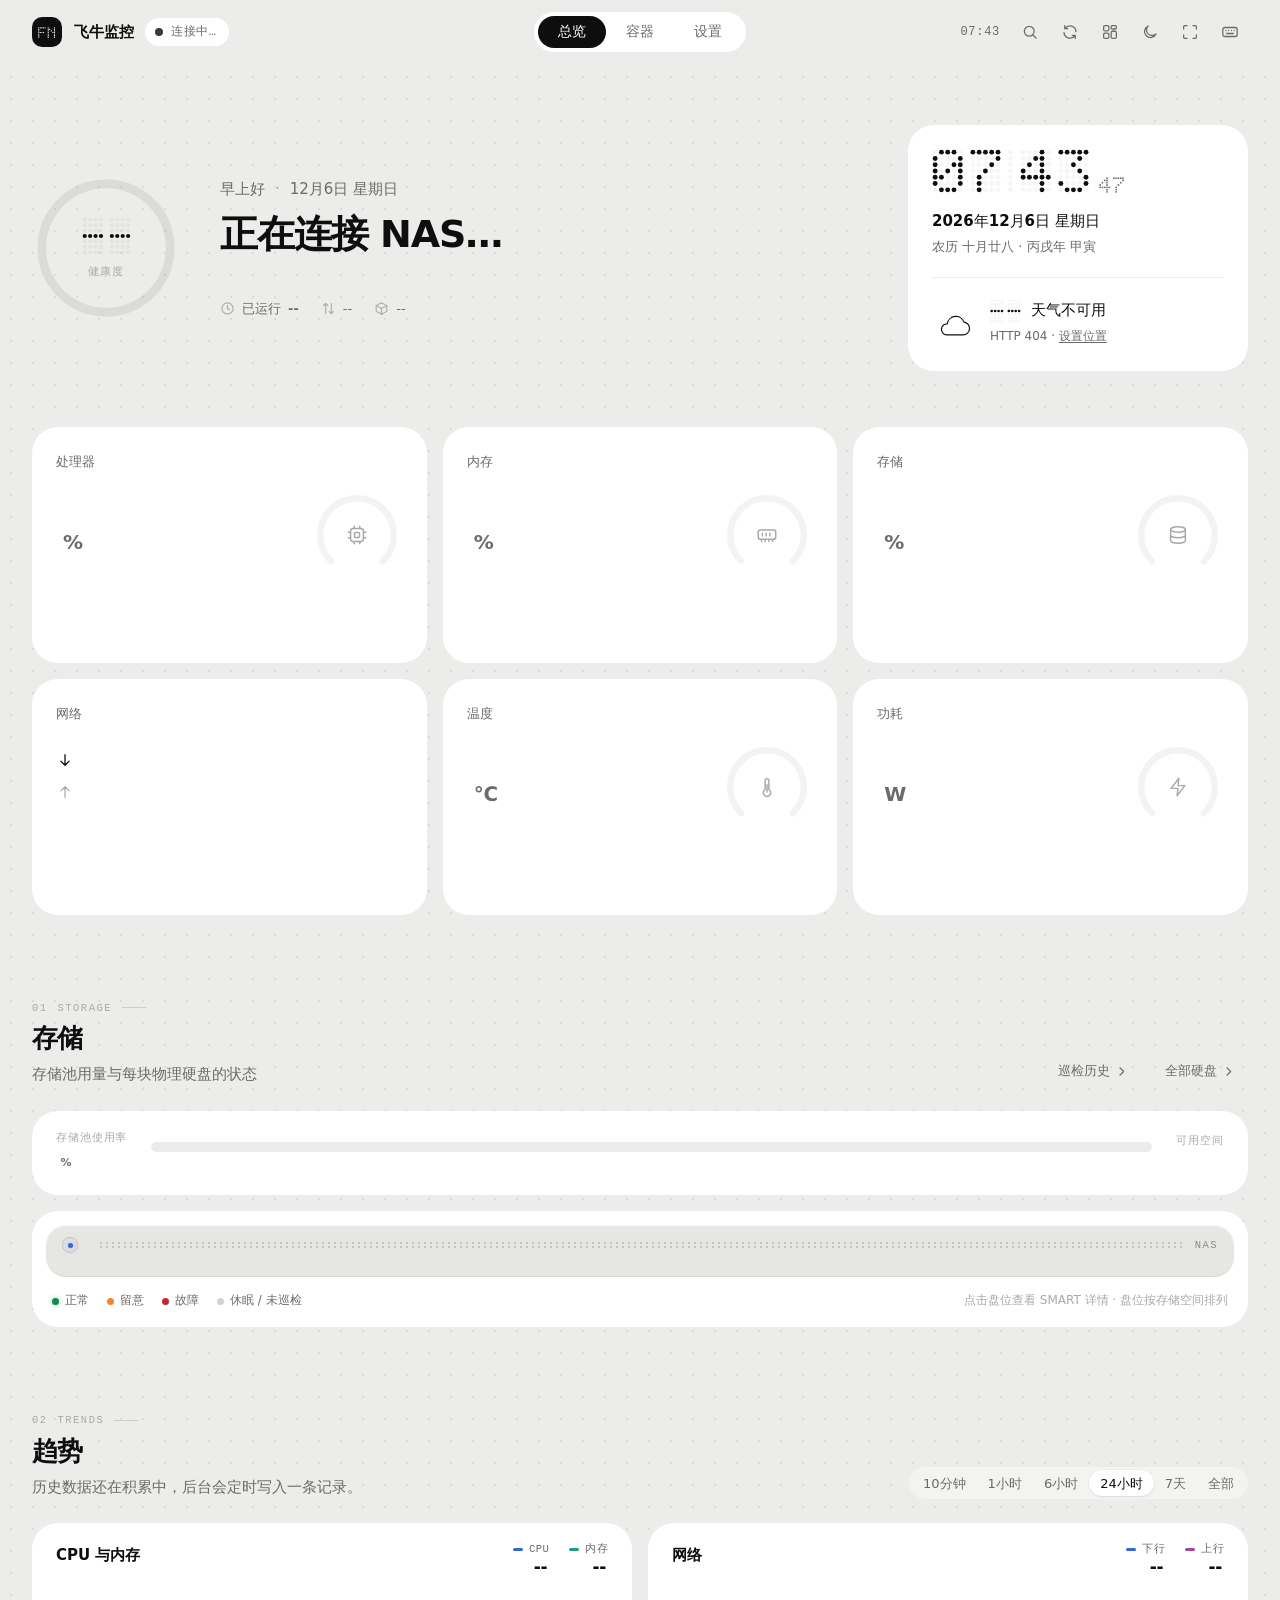
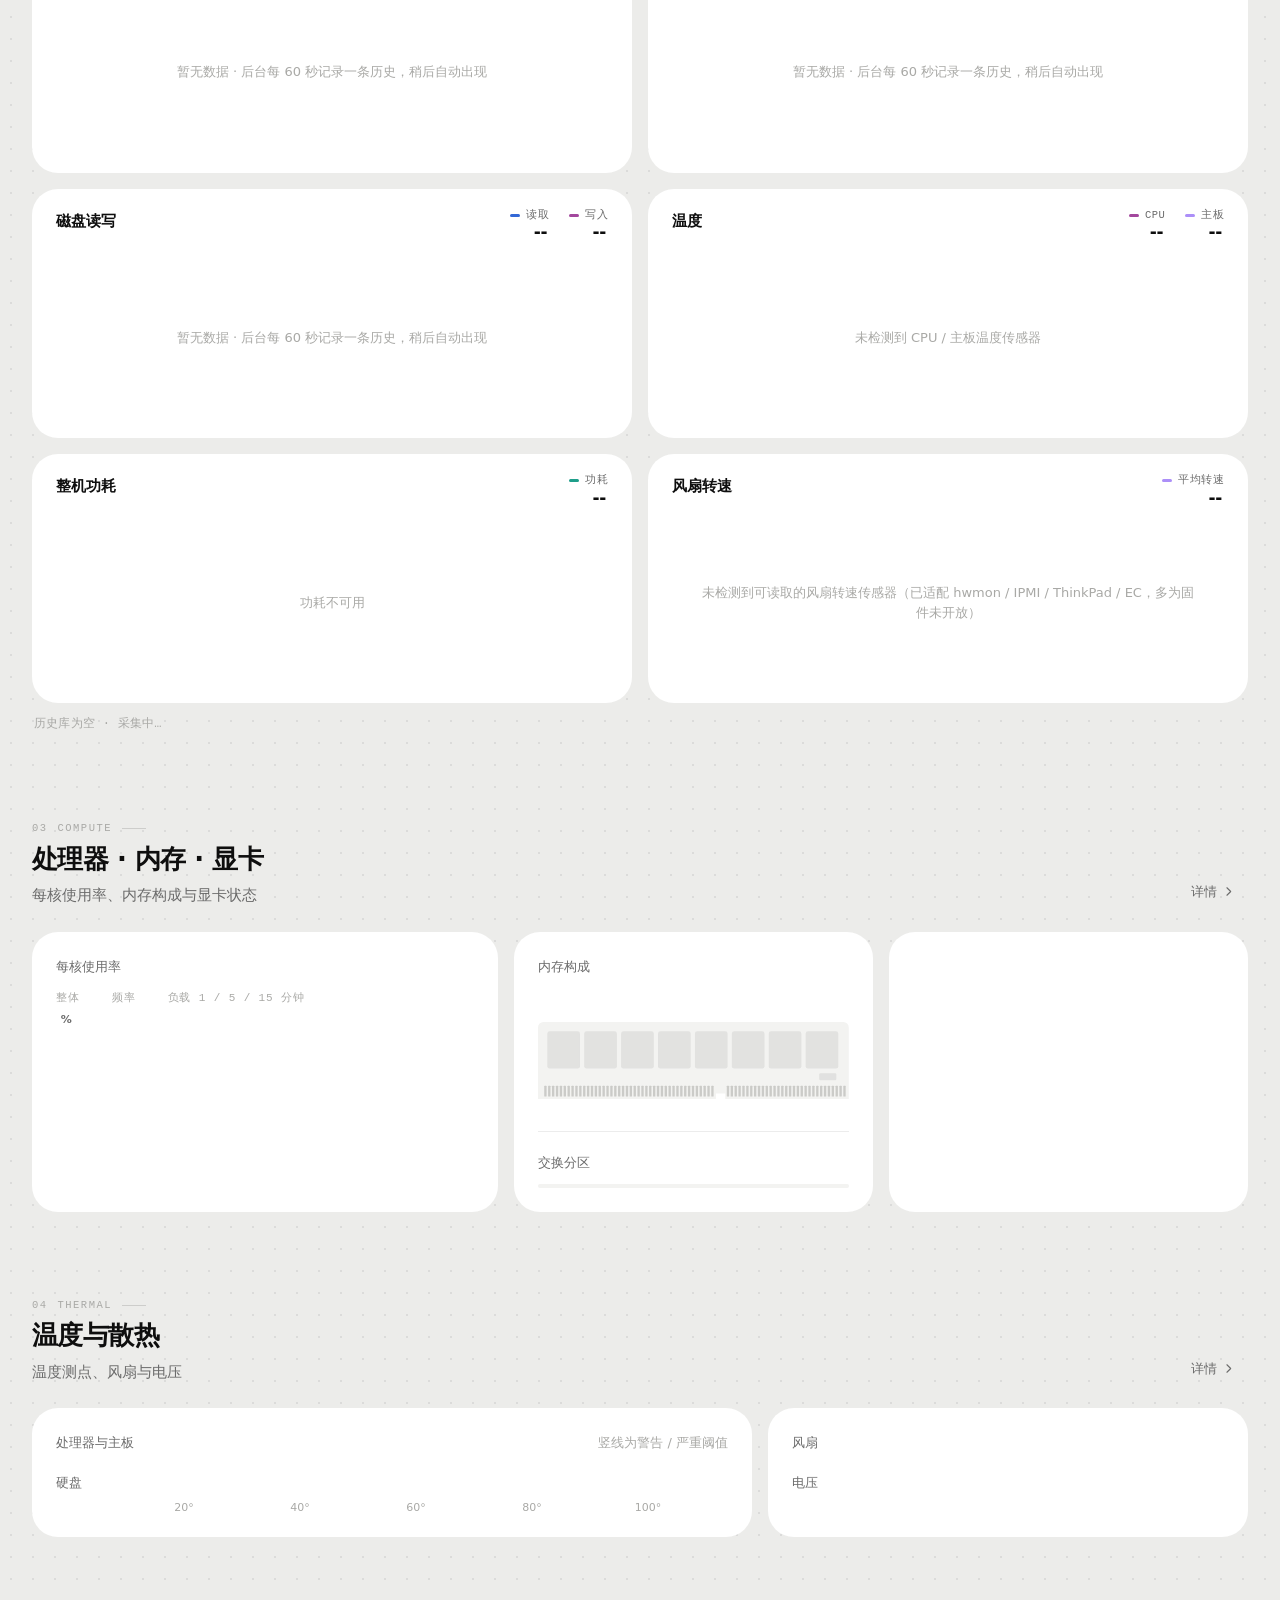
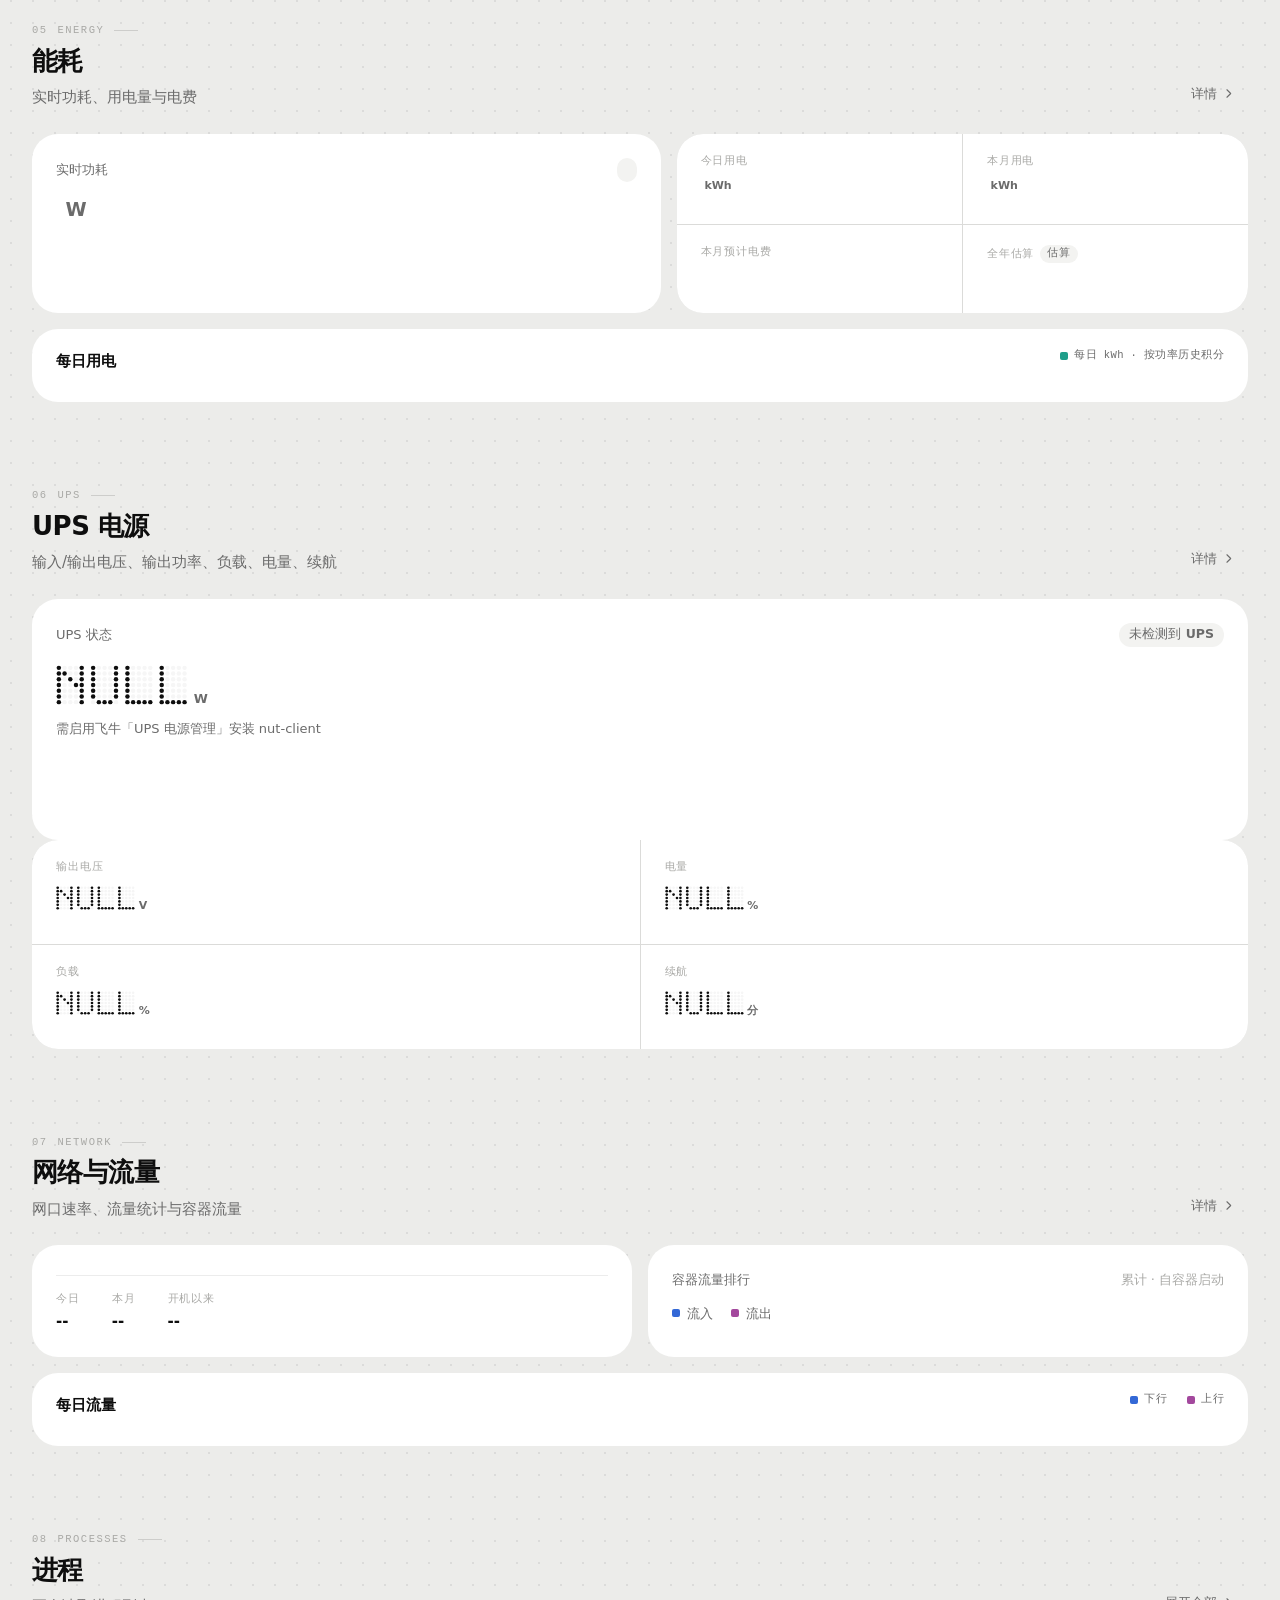
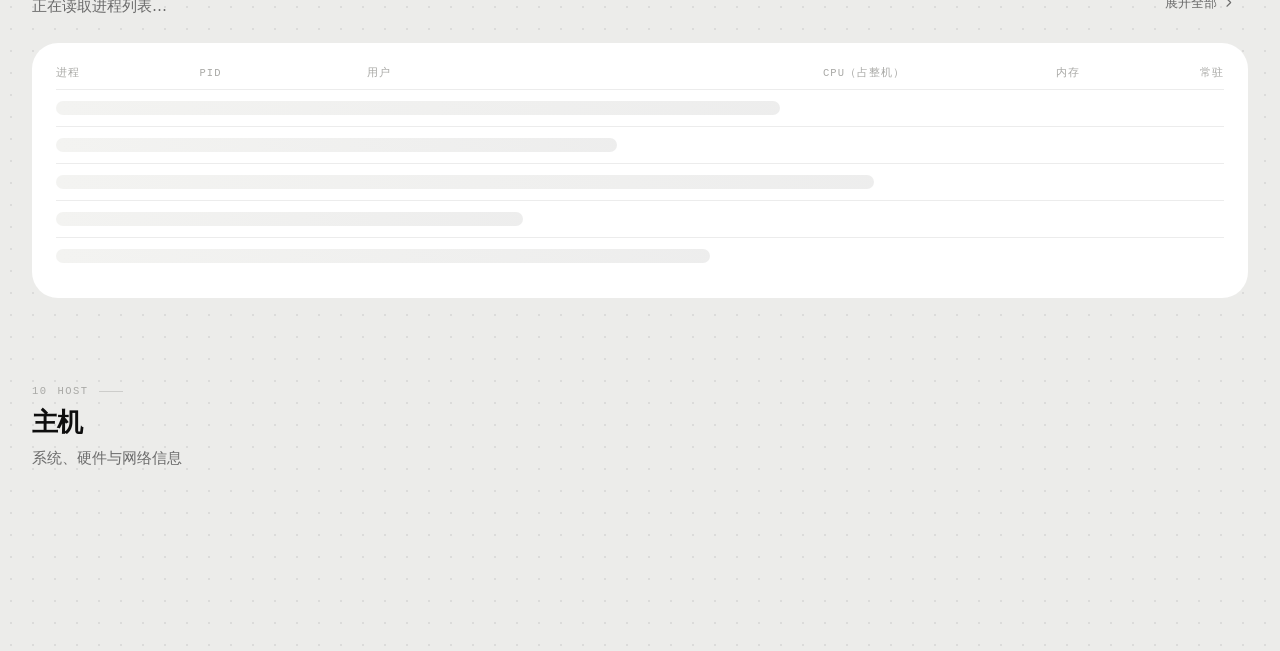
==== app/www/index.html @ a638b691 "v2.42.11 笔记本电池识别为 UPS · 天气信息扩展 · 独立显卡功耗 - #40 UPS 新增「笔记本电池」电源类型：设置可选 自动 / NUT / 笔记本电池，自动模式下检测不到 NUT " ====
<!doctype html>
<html lang="zh-CN" data-theme="light" data-accent="black">
<head>
<meta charset="utf-8">
<meta http-equiv="Cache-Control" content="no-cache, no-store, must-revalidate">
<meta http-equiv="Pragma" content="no-cache">
<meta http-equiv="Expires" content="0">
<meta name="viewport" content="width=device-width, initial-scale=1, viewport-fit=cover">
<meta name="color-scheme" content="light dark">
<meta name="referrer" content="same-origin">
<link rel="icon" type="image/png" href="[data-uri]">
<link rel="apple-touch-icon" href="[data-uri]">
<title>飞牛监控</title>
<script>
  /* 尽早应用外观（本地缓存），避免首屏闪烁；服务器 ui.json 加载后以服务器为准 */
  (function () {
    try {
      var u = JSON.parse(localStorage.getItem('fnm.ui') || 'null'), mode, acc;
      if (u && u.layoutVersion >= 200) { mode = u.theme; acc = u.accent; }
      else { var L = { dark: ['dark', 'black'], light: ['light', 'black'], blue: ['light', 'blue'], fresh: ['light', 'green'], green: ['light', 'green'], yellow: ['light', 'yellow'], cyan: ['light', 'cyan'] }[localStorage.getItem('fnmonitor-theme')]; if (L) { mode = L[0]; acc = L[1]; } }
      mode = mode || 'light';
      if (mode === 'auto') mode = matchMedia('(prefers-color-scheme: dark)').matches ? 'dark' : 'light';
      var d = document.documentElement;
      d.dataset.theme = mode === 'dark' ? 'dark' : 'light';
      if (/^(black|blue|green|yellow|cyan)$/.test(acc || '')) d.dataset.accent = acc;
      var fs = u && +u.fontScale; if (fs && fs !== 1 && fs >= 0.8 && fs <= 1.5) d.style.zoom = String(fs);
    } catch (e) {}
  })();
</script>
<style>
:root{--font-sans:-apple-system,BlinkMacSystemFont,"SF Pro Text","PingFang SC","HarmonyOS Sans SC","MiSans","Microsoft YaHei UI",system-ui,sans-serif;--font-display:"SF Pro Display",-apple-system,BlinkMacSystemFont,"PingFang SC","HarmonyOS Sans SC","MiSans","Microsoft YaHei UI",system-ui,sans-serif;--font-mono:"SF Mono","JetBrains Mono","Cascadia Code",ui-monospace,Menlo,Consolas,monospace;--fs-hero:60px;--fs-display:38px;--fs-h2:26px;--fs-h3:17px;--fs-body:15px;--fs-sm:13px;--fs-xs:12px;--lh-tight:1.15;--lh-body:1.65;--s1:4px;--s2:8px;--s3:12px;--s4:16px;--s5:20px;--s6:24px;--s7:32px;--s8:40px;--s9:56px;--s10:80px;--section-gap:88px;--page-w:1280px;--page-pad:32px;--r-xs:6px;--r-sm:10px;--r-md:14px;--r-lg:26px;--r-pill:999px;--ease:cubic-bezier(.22,.8,.24,1);--ease-sheet:cubic-bezier(.32,.72,0,1);--dur-1:140ms;--dur-2:260ms;--dur-3:480ms;--dur-gauge:900ms}
:root,[data-theme="light"]{color-scheme:light;--bg:#ECECEA;--bg-dot:rgba(14,14,14,.075);--bg-bar:rgba(236,236,234,.86);--card:#FFFFFF;--card-sunk:#F3F3F1;--card-hover:#FFFFFF;--fill-1:rgba(14,14,14,.045);--fill-2:rgba(14,14,14,.08);--fill-3:rgba(14,14,14,.15);--line:rgba(14,14,14,.08);--line-strong:rgba(14,14,14,.14);--ink-1:#0E0E0E;--ink-2:#6B6B6B;--ink-3:#A9A9A6;--ink-inv:#FFFFFF;--off:rgba(14,14,14,.075);--scrim:rgba(14,14,14,.26);--ok:var(--d-p);--ok-soft:color-mix(in srgb,var(--d-p) 10%,transparent);--health-ok:#128A4E;--warn:#CE5600;--warn-fill:#FA8233;--warn-soft:rgba(250,130,51,.14);--crit:#C2272D;--crit-soft:rgba(194,39,45,.10);--sleep:#7A8294;--sleep-soft:rgba(122,130,148,.12);--m-cpu:var(--d-p);--m-mem:var(--d-p);--m-io:var(--d-p);--m-temp:var(--d-p);--m-pwr:var(--d-p);--tint:48%;--c1:var(--m-cpu);--c2:color-mix(in srgb,var(--c1) var(--tint),var(--card));--c3:var(--m-pwr);--c4:var(--m-io);--on-accent:#FFFFFF;--hatch:repeating-linear-gradient(135deg,var(--ink-2) 0 1.5px,transparent 1.5px 3.5px);--gauge:var(--ink-1);--spark:var(--ink-1);--shadow-card:none;--shadow-raise:none;--shadow-pop:0 18px 50px -12px rgba(0,0,0,.28),0 2px 6px rgba(0,0,0,.08);--shadow-thumb:0 1px 2px rgba(0,0,0,.08),0 0 0 .5px rgba(0,0,0,.04)}
[data-theme="dark"]{color-scheme:dark;--bg:#000000;--bg-dot:rgba(255,255,255,.055);--bg-bar:rgba(0,0,0,.82);--card:#161616;--card-sunk:#1F1F1F;--card-hover:#1A1A1A;--fill-1:rgba(255,255,255,.055);--fill-2:rgba(255,255,255,.09);--fill-3:rgba(255,255,255,.17);--line:rgba(255,255,255,.08);--line-strong:rgba(255,255,255,.14);--ink-1:#F2F2F0;--ink-2:#92928F;--ink-3:#64645F;--ink-inv:#0E0E0E;--off:rgba(255,255,255,.08);--scrim:rgba(0,0,0,.6);--ok:var(--d-p);--ok-soft:color-mix(in srgb,var(--d-p) 14%,transparent);--health-ok:#3BC47B;--warn:#FF8F49;--warn-fill:#FF8F49;--warn-soft:rgba(255,143,73,.15);--crit:#E54C4A;--crit-soft:rgba(229,76,74,.15);--sleep:#8C93A3;--sleep-soft:rgba(140,147,163,.14);--tint:58%;--on-accent:#0E0E0E;--shadow-pop:0 18px 50px -12px rgba(0,0,0,.8),0 0 0 1px rgba(255,255,255,.07);--shadow-thumb:0 1px 2px rgba(0,0,0,.5)}
:root{--accent:#0E0E0E;--d-p:var(--accent);--e-blue:#3368D6;--e-coral:#A3489D;--e-teal:#1E9E8A;--e-violet:#AC8FF8}
[data-theme="dark"]{--e-blue:#5585E8;--e-coral:#B761B1;--e-teal:#1F9C86;--e-violet:#BEA4FF}
:root{--r-g:oklch(0.67 0.13 158);--r-y:oklch(0.82 0.16 115);--rt-g:oklch(0.52 0.12 158);--rt-l:oklch(0.55 0.13 122)}
[data-theme="dark"]{--r-g:oklch(0.72 0.13 158);--r-y:oklch(0.85 0.15 115);--rt-g:var(--r-g);--rt-l:var(--r-y)}
[data-accent="black"]{--accent:#0E0E0E;--d-p:#3A3A38}
[data-theme="dark"][data-accent="black"]{--accent:#F2F2F0;--d-p:#D6D6D2}
[data-accent="blue"]{--accent:#2B50C0}
[data-theme="dark"][data-accent="blue"]{--accent:#7896F4}
[data-accent="green"]{--accent:#0B9B61}
[data-theme="dark"][data-accent="green"]{--accent:#2BB98A}
[data-accent="yellow"]{--accent:#C98A00;--on-accent:#0E0E0E}
[data-theme="dark"][data-accent="yellow"]{--accent:#E2A646}
[data-accent="cyan"]{--accent:#0098B0}
[data-theme="dark"][data-accent="cyan"]{--accent:#22B5CC}
:root{--accent-soft:color-mix(in srgb,var(--accent) 11%,transparent);--accent-ring:color-mix(in srgb,var(--accent) 45%,transparent)}
*,*::before,*::after{box-sizing:border-box}
html{-webkit-text-size-adjust:100%;text-size-adjust:100%}
body{margin:0;background:var(--bg);color:var(--ink-1);font:400 var(--fs-body)/var(--lh-body) var(--font-sans);-webkit-font-smoothing:antialiased;-moz-osx-font-smoothing:grayscale;font-feature-settings:"tnum" 0;transition:background-color var(--dur-3) var(--ease),color var(--dur-3) var(--ease)}
button,input,select{font:inherit;color:inherit}
button{cursor:pointer;background:none;border:0;padding:0}
a{color:var(--accent);text-decoration:none}
:focus-visible{outline:2px solid var(--accent-ring);outline-offset:2px;border-radius:8px}
::selection{background:var(--accent-soft)}
.i{width:18px;height:18px;flex:none;fill:none;stroke:currentColor;stroke-width:1.7;stroke-linecap:round;stroke-linejoin:round}
.i-sm{width:15px;height:15px}
.i-lg{width:22px;height:22px}
.num,.tnum{font-variant-numeric:tabular-nums;font-feature-settings:"tnum" 1}
.num{font-family:var(--font-display);letter-spacing:-.035em;font-weight:600;line-height:1}
.mono{font-family:var(--font-mono);font-size:.92em;letter-spacing:0}
.muted{color:var(--ink-2)}
.faint{color:var(--ink-3)}
.sr{position:absolute;width:1px;height:1px;overflow:hidden;clip:rect(0 0 0 0);white-space:nowrap}
.hidden{display:none !important}
.topbar{position:sticky;top:0;z-index:40;background:var(--bg-bar);-webkit-backdrop-filter:saturate(1.6) blur(18px);backdrop-filter:saturate(1.6) blur(18px);border-bottom:1px solid transparent;transition:border-color var(--dur-2) var(--ease)}
.topbar.scrolled{border-bottom-color:var(--line)}
.topbar-in{max-width:var(--page-w);margin:0 auto;height:64px;padding:0 var(--page-pad);display:grid;grid-template-columns:1fr auto 1fr;align-items:center;gap:var(--s4)}
.brand{display:flex;align-items:center;gap:var(--s3);min-width:0}
.brand-mark{width:30px;height:30px;border-radius:9px;background:var(--ink-1);color:var(--ink-inv);display:grid;place-items:center;flex:none}
.brand-mark>svg{width:18px;height:18px;stroke-width:2}
.brand-name{font-weight:600;font-size:15px;letter-spacing:-.01em;white-space:nowrap}
.host-chip{display:inline-flex;align-items:center;gap:8px;height:28px;padding:0 12px 0 10px;border-radius:var(--r-pill);background:var(--fill-1);color:var(--ink-2);font-size:var(--fs-sm);white-space:nowrap}
.live{position:relative;width:8px;height:8px;border-radius:50%;background:var(--ok);flex:none}
.live::after{content:"";position:absolute;inset:0;border-radius:50%;background:var(--ok);opacity:0}
.live.beat::after{animation:beat 1.6s var(--ease) 1}
.live.paused{background:var(--ink-3)}
@keyframes beat{0%{transform:scale(1);opacity:.55}
100%{transform:scale(3.2);opacity:0}
}
.tools{display:flex;align-items:center;justify-content:flex-end;gap:4px}
.clock-mini{font-size:var(--fs-sm);color:var(--ink-2);margin-right:8px}
.icon-btn{width:36px;height:36px;border-radius:50%;display:grid;place-items:center;color:var(--ink-2);transition:background var(--dur-1),color var(--dur-1);position:relative}
.icon-btn:hover{background:var(--fill-1);color:var(--ink-1)}
.icon-btn[aria-pressed="true"]{background:var(--ink-1);color:var(--ink-inv)}
.kbd{display:inline-grid;place-items:center;min-width:20px;height:20px;padding:0 5px;border-radius:5px;font:500 11px/1 var(--font-mono);color:var(--ink-2);background:var(--fill-1);box-shadow:inset 0 -1px 0 var(--line-strong)}
.seg{position:relative;display:inline-flex;padding:3px;border-radius:var(--r-pill);background:var(--fill-1);isolation:isolate}
.seg button{position:relative;z-index:1;height:30px;padding:0 16px;border-radius:var(--r-pill);font-size:14px;font-weight:500;color:var(--ink-2);white-space:nowrap;transition:color var(--dur-2) var(--ease)}
.seg button:hover{color:var(--ink-1)}
.seg button[aria-selected="true"],.seg button[aria-checked="true"]{color:var(--ink-1)}
.seg .thumb{position:absolute;z-index:0;top:3px;bottom:3px;left:0;border-radius:var(--r-pill);background:var(--card);box-shadow:var(--shadow-thumb);transition:transform var(--dur-3) var(--ease),width var(--dur-3) var(--ease)}
[data-theme="dark"] .seg .thumb{background:#3A3835}
.seg.sm button{height:26px;padding:0 11px;font-size:13px}
.seg.nav button{padding:0 20px}
.page{max-width:var(--page-w);margin:0 auto;padding:var(--s8) var(--page-pad) 140px}
.page[hidden]{display:none}
.page-enter{animation:pageIn var(--dur-3) var(--ease)}
@keyframes pageIn{from{opacity:0;transform:translateY(6px)}
to{opacity:1;transform:none}
}
.card{background:var(--card);border-radius:var(--r-lg);box-shadow:var(--shadow-card);position:relative;min-width:0}
.card.pad{padding:var(--s6)}
.tap{cursor:pointer;transition:box-shadow var(--dur-2) var(--ease),transform var(--dur-2) var(--ease),background var(--dur-2)}
.tap:hover{box-shadow:var(--shadow-raise);transform:translateY(-1px)}
.tap:active{transform:translateY(0) scale(.995)}
.tap .more{opacity:0;transition:opacity var(--dur-2),transform var(--dur-2) var(--ease);transform:translateX(-3px);color:var(--ink-3)}
.tap:hover .more,.tap:focus-visible .more{opacity:1;transform:none}
.module{margin-top:var(--section-gap);position:relative}
.mod-head{display:flex;align-items:flex-end;justify-content:space-between;gap:var(--s6);margin-bottom:var(--s6)}
.mod-head-l{min-width:0}
.mod-kicker{display:flex;align-items:center;gap:10px;font:500 12px/1 var(--font-mono);color:var(--ink-3);letter-spacing:.04em;margin-bottom:10px}
.mod-kicker::after{content:"";width:28px;height:1px;background:var(--line-strong)}
.mod-title{margin:0;font-size:var(--fs-h2);line-height:1.2;font-weight:650;letter-spacing:-.02em}
.mod-dek{margin:8px 0 0;color:var(--ink-2);max-width:64ch;font-size:var(--fs-body)}
.mod-dek b{color:var(--ink-1);font-weight:600}
.mod-dek .warn{color:var(--warn);font-weight:600}
.mod-dek .warn.dismissible{display:inline-flex;align-items:flex-start;gap:6px}
.mod-dek .warn-x{flex:none;width:16px;height:16px;margin-top:1px;padding:0;border:0;border-radius:50%;background:transparent;color:inherit;opacity:.55;cursor:pointer;display:inline-flex;align-items:center;justify-content:center;transition:opacity var(--dur-1),background var(--dur-1)}
.mod-dek .warn-x:hover{opacity:1;background:var(--warn-soft)}
.mod-dek .warn-x .i{width:10px;height:10px}
.mod-actions{display:flex;align-items:center;gap:var(--s3);flex:none}
.link-btn{display:inline-flex;align-items:center;gap:4px;height:32px;padding:0 12px;border-radius:var(--r-pill);color:var(--ink-2);font-size:var(--fs-sm);font-weight:500;transition:background var(--dur-1),color var(--dur-1)}
.link-btn:hover{background:var(--fill-1);color:var(--ink-1)}
.mod-editbar{display:none}
.mod-headless .mod-head{display:none}
.grid{display:grid;gap:var(--s4)}
.g-2{grid-template-columns:repeat(2,minmax(0,1fr))}
.g-3{grid-template-columns:repeat(3,minmax(0,1fr))}
.g-4{grid-template-columns:repeat(4,minmax(0,1fr))}
.label{font-size:var(--fs-sm);color:var(--ink-2);font-weight:500;display:flex;align-items:center;gap:8px}
.label .i{color:var(--ink-3)}
.eyebrow{font-size:var(--fs-xs);color:var(--ink-3);letter-spacing:.02em}
.unit{font-family:var(--font-sans);font-size:.34em;font-weight:500;letter-spacing:0;color:var(--ink-2);margin-left:.18em}
.sub{font-size:var(--fs-sm);color:var(--ink-2)}
.hair{height:1px;background:var(--line);border:0;margin:var(--s5) 0}
.pill{display:inline-flex;align-items:center;gap:6px;height:24px;padding:0 10px;border-radius:var(--r-pill);font-size:12.5px;font-weight:550;white-space:nowrap;background:var(--fill-1);color:var(--ink-2)}
.pill .dot{width:6px;height:6px;border-radius:50%;background:currentColor}
.pill .i{width:13px;height:13px;stroke-width:2}
.pill.ok{background:var(--ok-soft);color:var(--ok)}
.pill.warn{background:var(--warn-soft);color:var(--warn)}
.pill.crit{background:var(--crit-soft);color:var(--crit)}
.pill.sleep{background:var(--sleep-soft);color:var(--sleep)}
.pill.btn{cursor:pointer;transition:filter var(--dur-1)}
.pill.btn:hover{filter:brightness(.96)}
.st-ok{color:var(--ok)}
.st-warn{color:var(--warn)}
.st-crit{color:var(--crit)}
.bar{height:6px;border-radius:3px;background:var(--fill-2);overflow:hidden;position:relative}
.bar>i{position:absolute;inset:0 auto 0 0;width:0;border-radius:3px;background:var(--ink-1);transition:width var(--dur-gauge) var(--ease),background var(--dur-2)}
.bar.thin{height:4px}
.bar>i.warn{background:var(--warn)}
.bar>i.crit{background:var(--crit)}
.bar>i.ok{background:var(--ok)}
.stack{display:flex;gap:2px;height:10px;border-radius:5px;overflow:hidden}
.stack>i{display:block;height:100%;min-width:2px;transition:flex-grow var(--dur-gauge) var(--ease)}
.stack>i:first-child{border-radius:5px 0 0 5px}
.stack>i:last-child{border-radius:0 5px 5px 0}
.legend{display:flex;flex-wrap:wrap;gap:6px 18px;margin-top:var(--s3);font-size:var(--fs-sm);color:var(--ink-2)}
.legend span{display:inline-flex;align-items:center;gap:7px}
.legend i{width:8px;height:8px;border-radius:2px;display:inline-block}
.legend b{color:var(--ink-1);font-weight:600;font-variant-numeric:tabular-nums}
.hero{display:grid;grid-template-columns:auto minmax(0,1fr) 340px;gap:var(--s8);align-items:center;padding:var(--s5) 0 var(--s4)}
.ring-wrap{position:relative;width:148px;height:148px}
.ring-wrap>svg{width:100%;height:100%;transform:rotate(-90deg)}
.ring-track{stroke:var(--fill-2)}
.ring-val{stroke:var(--ok);transition:stroke-dashoffset 1.4s var(--ease),stroke var(--dur-3)}
.ring-center{position:absolute;inset:0;display:grid;place-content:center;text-align:center}
.ring-center .num{font-size:46px}
.ring-center .eyebrow{margin-top:6px}
.greet{color:var(--ink-2);font-size:var(--fs-body);margin:0 0 10px;display:flex;align-items:center;gap:10px;flex-wrap:wrap}
.verdict{margin:0;font-size:var(--fs-display);line-height:1.22;font-weight:650;letter-spacing:-.028em;text-wrap:balance}
.verdict .soft{display:block;margin-top:10px;color:var(--ink-2);font-weight:550;font-size:.62em;line-height:1.45;letter-spacing:-.012em}
.issues{display:flex;flex-wrap:wrap;gap:8px;margin-top:var(--s5)}
.facts{display:flex;flex-wrap:wrap;gap:6px 22px;margin-top:var(--s5);color:var(--ink-2);font-size:var(--fs-sm)}
.facts span{display:inline-flex;align-items:center;gap:7px}
.facts .i{color:var(--ink-3);width:15px;height:15px}
.clock-card{padding:var(--s6)}
.clock-time{font-size:54px}
.clock-time .sec{font-size:.36em;color:var(--ink-3);margin-left:6px;letter-spacing:0;font-weight:500}
.clock-date{margin-top:10px;font-weight:550}
.clock-lunar{color:var(--ink-2);font-size:var(--fs-sm);margin-top:2px}
.wx{display:grid;grid-template-columns:auto 1fr;gap:4px 14px;align-items:center;margin-top:var(--s5);padding-top:var(--s5);border-top:1px solid var(--line)}
.wx-ico{grid-row:span 2;width:44px;height:44px;color:var(--ink-2)}
.wx-ico svg{width:44px;height:44px;stroke-width:1.3}
.wx-main{display:flex;align-items:baseline;gap:10px}
.wx-main .num{font-size:28px}
.wx-sub{font-size:var(--fs-xs);color:var(--ink-2)}
.metrics{grid-template-columns:repeat(3,minmax(0,1fr))}
.metric{padding:var(--s6) var(--s6) var(--s5);display:grid;grid-template-columns:minmax(0,1fr) auto;grid-template-rows:auto 1fr auto;gap:0 var(--s4);min-height:236px}
.metric .m-top{grid-column:1 / -1;display:flex;align-items:center;justify-content:space-between;margin-bottom:var(--s4)}
.metric .m-state{font-size:var(--fs-xs);font-weight:550;color:var(--ink-3);display:inline-flex;align-items:center;gap:4px}
.metric .m-val{font-size:var(--fs-hero);align-self:end;white-space:nowrap}
.metric .m-val .unit{font-size:20px}
.metric .m-sub{font-size:var(--fs-sm);color:var(--ink-2);margin-top:10px;white-space:nowrap;overflow:hidden;text-overflow:ellipsis}
.metric .m-gauge{grid-row:2;grid-column:2;align-self:center;width:92px;height:92px}
.metric .m-foot{grid-column:1 / -1;margin-top:var(--s4);height:44px}
.metric.is-warn .m-state{color:var(--warn)}
.metric.is-crit .m-state{color:var(--crit)}
.gauge-track{stroke:var(--fill-2)}
.gauge-val{stroke:var(--gauge);transition:stroke-dashoffset var(--dur-gauge) var(--ease),stroke var(--dur-2)}
.gauge-val.warn{stroke:var(--warn)}
.gauge-val.crit{stroke:var(--crit)}
.gauge-tick{stroke:var(--card);stroke-width:2}
.net-vals{align-self:end;display:grid;gap:10px}
.net-vals .row{display:flex;align-items:baseline;gap:10px}
.net-vals .num{font-size:40px}
.net-vals .row.sec .num{font-size:26px;color:var(--ink-2)}
.net-vals .arr{width:18px;height:18px;flex:none;align-self:center}
.drive-pips{display:flex;gap:6px;align-items:flex-end;height:44px}
.drive-pips>div{flex:1;display:grid;gap:6px}
.drive-pips .pip{height:22px;border-radius:6px;background:var(--fill-2);position:relative;overflow:hidden}
.drive-pips .pip>i{position:absolute;inset:auto 0 0 0;background:var(--dc,var(--ink-2))}
.drive-pips .pip.sleep{background:repeating-linear-gradient(135deg,var(--sleep-soft) 0 4px,transparent 4px 8px);box-shadow:inset 0 0 0 1px var(--sleep-soft)}
.drive-pips .pip.sleep>i{background:var(--sleep);opacity:.45}
.drive-pips .pip.warn>i{background:var(--warn)}
.drive-pips span{font:500 10.5px/1 var(--font-mono);color:var(--ink-3);text-align:center}
.spark{width:100%;height:100%;display:block;overflow:visible}
.spark path.line{fill:none;stroke:var(--spark);stroke-width:1.5;vector-effect:non-scaling-stroke}
.spark path.area{fill:var(--fill-1);stroke:none}
.spark circle{fill:var(--ink-1)}
.pool{display:grid;grid-template-columns:auto 1fr auto;align-items:center;gap:var(--s6);padding:var(--s5) var(--s6);margin-bottom:var(--s4)}
.pool .num{font-size:34px}
.pool .stack{height:12px}
.drives{grid-template-columns:repeat(auto-fill,minmax(208px,1fr))}
.drive{padding:var(--s5);display:flex;flex-direction:column;gap:var(--s4);min-height:228px;overflow:hidden}
.drive-top{display:flex;align-items:flex-start;gap:var(--s3)}
.drive-ico{width:40px;height:40px;border-radius:12px;background:var(--fill-1);display:grid;place-items:center;color:var(--ink-2);flex:none}
.drive-ico .i{width:22px;height:22px;stroke-width:1.5}
.drive-name{font-weight:600;font-size:16px;display:flex;align-items:center;gap:8px}
.drive-model{font-size:var(--fs-sm);color:var(--ink-2);white-space:nowrap;overflow:hidden;text-overflow:ellipsis}
.drive-cap{margin-top:auto}
.drive-cap .row{display:flex;align-items:baseline;justify-content:space-between;margin-bottom:8px}
.drive-cap .num{font-size:26px}
.drive-meta{display:flex;justify-content:space-between;gap:8px;font-size:var(--fs-xs);color:var(--ink-2);border-top:1px solid var(--line);padding-top:var(--s3)}
.drive-meta b{display:block;font-size:var(--fs-sm);color:var(--ink-1);font-weight:600;font-variant-numeric:tabular-nums;margin-top:1px}
.drive.is-warn .drive-ico{background:var(--warn-soft);color:var(--warn)}
.drive.is-sleep{background:linear-gradient(180deg,color-mix(in srgb,var(--sleep) 7%,var(--card)),var(--card) 75%);box-shadow:0 0 0 1px var(--sleep-soft),0 1px 2px rgba(0,0,0,.02)}
.drive.is-sleep .drive-ico{background:var(--sleep-soft);color:var(--sleep)}
.drive.is-sleep .drive-cap,.drive.is-sleep .drive-meta{opacity:.55}
.drive.is-sleep .bar>i{background:var(--sleep)}
.zzz{position:absolute;right:18px;top:16px;color:var(--sleep);font:600 12px/1 var(--font-display);letter-spacing:.1em;opacity:.7}
.zzz span{display:inline-block;animation:zz 3.6s ease-in-out infinite}
.zzz span:nth-child(2){animation-delay:.5s;font-size:10px}
.zzz span:nth-child(3){animation-delay:1s;font-size:8px}
@keyframes zz{0%,100%{transform:translateY(0);opacity:.35}
50%{transform:translateY(-4px);opacity:1}
}
.io-line{display:flex;gap:14px;font-size:var(--fs-xs);color:var(--ink-2);font-variant-numeric:tabular-nums}
.io-line .i{width:12px;height:12px;stroke-width:2.2;vertical-align:-1px}
.kv{display:grid;grid-template-columns:auto 1fr;gap:0}
.kv>div{display:contents}
.kv dt,.kv dd{padding:11px 0;border-top:1px solid var(--line);margin:0;font-size:var(--fs-sm)}
.kv dt{color:var(--ink-2);padding-right:var(--s6);white-space:nowrap}
.kv dd{text-align:right;font-variant-numeric:tabular-nums;min-width:0;overflow-wrap:anywhere}
.kv>div:first-child dt,.kv>div:first-child dd{border-top:0}
.rows{display:flex;flex-direction:column}
.row-i{display:grid;align-items:center;gap:var(--s4);padding:12px 0;border-top:1px solid var(--line);font-size:var(--fs-sm)}
.row-i:first-child{border-top:0}
.tbl{width:100%;border-collapse:collapse;font-size:var(--fs-sm)}
.tbl th{text-align:left;font-weight:500;color:var(--ink-3);font-size:var(--fs-xs);padding:0 12px 10px;white-space:nowrap}
.tbl td{padding:11px 12px;border-top:1px solid var(--line);font-variant-numeric:tabular-nums;white-space:nowrap}
.tbl th:first-child,.tbl td:first-child{padding-left:0}
.tbl th:last-child,.tbl td:last-child{padding-right:0}
.tbl .r{text-align:right}
.tbl .cmd{color:var(--ink-3);font-family:var(--font-mono);font-size:11.5px;max-width:360px;overflow:hidden;text-overflow:ellipsis}
.cell-bar{display:flex;align-items:center;gap:10px;justify-content:flex-end}
.cell-bar .bar{width:64px;height:4px}
.cores{display:grid;grid-template-columns:repeat(8,1fr);gap:10px;align-items:end;height:132px;margin-top:var(--s5)}
.core{display:grid;grid-template-rows:1fr auto;gap:8px;height:100%;text-align:center}
.core .col{position:relative;border-radius:8px;background:var(--fill-1);overflow:hidden}
.core .col>i{position:absolute;inset:auto 0 0 0;height:0;background:var(--ink-1);border-radius:8px 8px 0 0;transition:height var(--dur-gauge) var(--ease),background var(--dur-2)}
.core .col>i.warn{background:var(--warn)}
.core .col>i.crit{background:var(--crit)}
.core span{font-size:11px;color:var(--ink-3);font-variant-numeric:tabular-nums}
.core b{position:absolute;left:0;right:0;top:6px;font-size:11px;font-weight:600;color:var(--ink-2);font-variant-numeric:tabular-nums;z-index:1;mix-blend-mode:normal}
.big-stat{display:flex;align-items:baseline;gap:2px}
.big-stat .num{font-size:40px}
.big-stat .unit{font-size:15px}
.split{display:flex;gap:var(--s7);margin-top:var(--s4);flex-wrap:wrap}
.split>div{min-width:0}
.split .eyebrow{display:block;margin-bottom:2px}
.split b{font-weight:600;font-variant-numeric:tabular-nums}
.thermo-row{display:grid;grid-template-columns:112px 1fr 64px;align-items:center;gap:var(--s4);padding:10px 0;font-size:var(--fs-sm)}
.thermo{position:relative;height:6px;border-radius:3px;background:var(--fill-1)}
.thermo>i{position:absolute;left:0;top:0;bottom:0;border-radius:3px;background:var(--dc,var(--m-temp));transition:width var(--dur-gauge) var(--ease),background var(--dur-2)}
.thermo>i.warn{background:var(--warn)}
.thermo>i.crit{background:var(--crit)}
.thermo>i.sleep{background:var(--sleep);opacity:.5}
.thermo .mk{position:absolute;top:-3px;bottom:-3px;width:1px;background:var(--line-strong)}
.thermo-row .v{text-align:right;font-weight:600;font-variant-numeric:tabular-nums}
.thermo-scale{display:grid;grid-template-columns:112px 1fr 64px;gap:var(--s4);font-size:11px;color:var(--ink-3);margin-top:4px}
.thermo-scale>div{position:relative;height:14px}
.thermo-scale>div>span{position:absolute;transform:translateX(-50%);font-variant-numeric:tabular-nums}
.fan{display:flex;align-items:center;gap:var(--s4);padding:12px 0}
.fan + .fan{border-top:1px solid var(--line)}
.fan-ico{width:40px;height:40px;border-radius:50%;background:var(--fill-1);display:grid;place-items:center;color:var(--ink-2)}
.fan-ico svg{width:24px;height:24px;animation:spin linear infinite;animation-duration:var(--spin,2s);stroke-width:1.5}
@keyframes spin{to{transform:rotate(360deg)}
}
.fan .num{font-size:24px}
.volts{display:grid;grid-template-columns:repeat(2,1fr);gap:10px}
.volt{padding:12px 14px;border-radius:var(--r-md);background:var(--card-sunk);box-shadow:inset 0 0 0 1px var(--line)}
.volt .num{font-size:20px}
.engine{display:grid;grid-template-columns:64px 1fr 40px;gap:12px;align-items:center;font-size:var(--fs-sm);padding:6px 0}
.engine .v{text-align:right;font-variant-numeric:tabular-nums;color:var(--ink-2)}
.energy{display:grid;grid-template-columns:1.1fr 1fr;gap:var(--s4)}
.energy-live .num.huge{font-size:76px}
.energy-live .num.huge .unit{font-size:24px}
.stat-cells{display:grid;grid-template-columns:repeat(2,1fr);gap:1px;background:var(--line);border-radius:var(--r-lg);overflow:hidden;box-shadow:var(--shadow-card)}
.stat-cell{background:var(--card);padding:var(--s5) var(--s6)}
.stat-cell .num{font-size:32px;margin-top:8px}
.stat-cell .num .unit{font-size:14px}
.stat-cell .sub{margin-top:6px;font-size:var(--fs-xs)}
.chart-card{padding:var(--s5) var(--s6) var(--s4)}
.chart-head{display:flex;align-items:flex-start;justify-content:space-between;gap:var(--s4);margin-bottom:var(--s3)}
.chart-title{font-weight:600;font-size:15px}
.chart-legend{display:flex;gap:var(--s5);font-size:var(--fs-xs);color:var(--ink-2)}
.chart-legend>span{display:grid;gap:2px;justify-items:end}
.chart-legend .lk{display:inline-flex;align-items:center;gap:6px}
.chart-legend .lk i{width:10px;height:3px;border-radius:2px}
.chart-legend .lv{font:600 17px/1.1 var(--font-display);color:var(--ink-1);font-variant-numeric:tabular-nums;letter-spacing:-.02em}
.chart-legend .lv small{font:500 11px var(--font-sans);color:var(--ink-2);margin-left:2px;letter-spacing:0}
.chart{position:relative;height:168px;touch-action:pan-y}
.chart svg{position:absolute;inset:0;width:100%;height:100%;overflow:visible}
.chart .grid-l{stroke:var(--line);stroke-width:1;shape-rendering:crispEdges}
.chart .axis-t{fill:var(--ink-3);font-size:10.5px;font-family:var(--font-sans);font-variant-numeric:tabular-nums}
.chart .ln{fill:none;stroke-width:1.8;stroke-linejoin:round;stroke-linecap:round}
.chart .ar{stroke:none}
.chart .xh{stroke:var(--ink-3);stroke-width:1;stroke-dasharray:3 3;opacity:0;transition:opacity var(--dur-1)}
.chart .dot{stroke:var(--card);stroke-width:2;opacity:0;transition:opacity var(--dur-1)}
.chart.hovering .xh,.chart.hovering .dot{opacity:1}
.chart .hit{fill:transparent;cursor:crosshair}
.chart .peak-t{fill:var(--ink-2);font-size:10.5px;font-weight:600;font-variant-numeric:tabular-nums}
.tip{position:absolute;z-index:5;pointer-events:none;min-width:120px;padding:9px 12px;border-radius:12px;background:var(--card);box-shadow:var(--shadow-pop);font-size:var(--fs-xs);opacity:0;transform:translateY(4px);transition:opacity var(--dur-1),transform var(--dur-1);white-space:nowrap}
.tip.show{opacity:1;transform:none}
.tip .tt{color:var(--ink-3);margin-bottom:4px;font-variant-numeric:tabular-nums}
.tip .tr{display:flex;align-items:center;gap:8px;justify-content:space-between;line-height:1.7}
.tip .tr i{width:8px;height:8px;border-radius:2px;display:inline-block;margin-right:6px}
.tip .tr b{font-weight:600;font-variant-numeric:tabular-nums}
.bars{position:relative;height:148px}
.bars svg{position:absolute;inset:0;width:100%;height:100%;overflow:visible}
.bars rect.b{transition:opacity var(--dur-1)}
.bars.hovering rect.b{opacity:.45}
.bars.hovering rect.b.on{opacity:1}
.rank-row{display:grid;grid-template-columns:136px 1fr 84px;gap:var(--s4);align-items:center;padding:9px 0;font-size:var(--fs-sm)}
.rank-row .n{overflow:hidden;text-overflow:ellipsis;white-space:nowrap}
.rank-row .v{text-align:right;font-variant-numeric:tabular-nums;font-weight:600}
.rank-row .stack{height:8px}
.scrim{position:fixed;inset:0;z-index:60;background:var(--scrim);opacity:0;pointer-events:none;transition:opacity var(--dur-3) var(--ease)}
.scrim.on{opacity:1;pointer-events:auto}
.sheet{position:fixed;z-index:61;top:10px;right:10px;bottom:10px;width:min(620px,calc(100vw - 20px));background:var(--bg);border-radius:26px;box-shadow:var(--shadow-pop);transform:translateX(calc(100% + 24px));transition:transform var(--dur-3) var(--ease-sheet);display:flex;flex-direction:column;overflow:hidden;visibility:hidden}
.sheet.on{transform:none;visibility:visible}
.sheet:focus{outline:none}
.sheet-head{display:flex;align-items:center;gap:var(--s3);padding:var(--s5) var(--s5) var(--s4) var(--s6)}
.sheet-head .drive-ico{width:44px;height:44px}
.sheet-title{font-size:20px;font-weight:650;letter-spacing:-.02em;line-height:1.25}
.sheet-sub{font-size:var(--fs-sm);color:var(--ink-2)}
.sheet-head .grow{flex:1;min-width:0}
.sheet-body{flex:1;overflow-y:auto;overscroll-behavior:contain;padding:0 var(--s6) var(--s8)}
.sheet-body>* + *{margin-top:var(--s4)}
.sheet-sec{margin-top:var(--s6) !important;margin-bottom:calc(var(--s3) * -1);font-size:var(--fs-sm);font-weight:600;color:var(--ink-2);display:flex;justify-content:space-between;align-items:center}
.sheet-hero{display:flex;align-items:flex-end;justify-content:space-between;gap:var(--s4);padding:var(--s2) 0 0}
.sheet-hero .num{font-size:64px}
.sheet-hero .num .unit{font-size:22px}
.note{display:flex;gap:12px;padding:14px 16px;border-radius:var(--r-md);font-size:var(--fs-sm);line-height:1.6}
.note .i{margin-top:2px}
.note.warn{background:var(--warn-soft);color:color-mix(in srgb,var(--warn) 80%,var(--ink-1))}
.note.sleep{background:var(--sleep-soft);color:color-mix(in srgb,var(--sleep) 75%,var(--ink-1))}
.note.info{background:var(--fill-1);color:var(--ink-2)}
.smart-flag{font-weight:600}
.page-head{display:flex;align-items:flex-end;justify-content:space-between;gap:var(--s6);flex-wrap:wrap;margin-bottom:var(--s7)}
.page-title{margin:0;font-size:44px;font-weight:700;letter-spacing:-.035em;line-height:1.1}
.page-dek{margin:10px 0 0;color:var(--ink-2)}
.page-dek b{color:var(--ink-1);font-weight:600;font-variant-numeric:tabular-nums}
.field{display:flex;align-items:center;gap:8px;height:38px;padding:0 14px;border-radius:var(--r-pill);background:var(--card);box-shadow:var(--shadow-card);min-width:240px;color:var(--ink-3);transition:box-shadow var(--dur-2)}
.field:focus-within{box-shadow:0 0 0 2px var(--accent-ring),var(--shadow-card)}
.field input{flex:1;border:0;outline:0;background:transparent;color:var(--ink-1);min-width:0;font-size:14px}
.field input::placeholder{color:var(--ink-3)}
.ctr-list{padding:6px var(--s6)}
.ctr{display:grid;grid-template-columns:minmax(180px,1.5fr) minmax(120px,1fr) 150px 104px 118px 104px 96px;gap:var(--s5);align-items:center;padding:15px 0;border-top:1px solid var(--line);cursor:pointer;transition:opacity var(--dur-2)}
.ctr:first-child{border-top:0}
.ctr-head{cursor:default;font-size:var(--fs-xs);color:var(--ink-3);padding:14px 0 10px}
.ctr-name{display:flex;align-items:center;gap:12px;min-width:0}
.ctr-name .t{min-width:0}
.ctr-name b{display:block;font-weight:600;white-space:nowrap;overflow:hidden;text-overflow:ellipsis}
.ctr-name small{display:block;font:11.5px var(--font-mono);color:var(--ink-3);white-space:nowrap;overflow:hidden;text-overflow:ellipsis}
.sdot{width:8px;height:8px;border-radius:50%;flex:none;background:var(--ok);box-shadow:0 0 0 4px var(--ok-soft)}
.sdot.off{background:var(--ink-3);box-shadow:0 0 0 4px var(--fill-1)}
.sdot.busy{background:var(--accent);box-shadow:0 0 0 4px var(--accent-soft);animation:pulse 1s ease-in-out infinite}
@keyframes pulse{50%{opacity:.35}
}
.ports{display:flex;flex-wrap:wrap;gap:4px;min-width:0}
.port{font:500 11.5px/22px var(--font-mono);padding:0 8px;border-radius:6px;background:var(--fill-1);color:var(--ink-2);white-space:nowrap}
.port.hit{background:var(--accent-soft);color:var(--accent)}
.ctr-cpu{display:grid;grid-template-columns:1fr 52px;gap:10px;align-items:center}
.ctr-cpu .spk{height:24px}
.ctr-cpu b,.ctr-mem b,.ctr-net b{font-weight:600;font-variant-numeric:tabular-nums;text-align:right}
.ctr-mem,.ctr-net{font-variant-numeric:tabular-nums}
.ctr-mem small,.ctr-up small,.ctr-net small{display:block;color:var(--ink-3);font-size:11.5px}
.ctr-net b,.ctr-net small{white-space:nowrap}
.ctr-net>.faint{font-size:12px}
.ar{font-style:normal;font-weight:600;margin-right:4px}
.ar.dn{color:var(--e-blue)}
.ar.up{color:var(--e-coral)}
.ctr-up{font-size:var(--fs-sm);color:var(--ink-2)}
.ctr.off .ctr-cpu,.ctr.off .ctr-mem,.ctr.off .ctr-net{opacity:.4}
.acts{display:flex;justify-content:flex-end;gap:2px}
.act{width:32px;height:32px;border-radius:50%;display:grid;place-items:center;color:var(--ink-2);transition:background var(--dur-1),color var(--dur-1)}
.act:hover{background:var(--fill-1);color:var(--ink-1)}
.act.danger:hover{background:var(--crit-soft);color:var(--crit)}
.act.go:hover{background:var(--ok-soft);color:var(--ok)}
.act[disabled]{opacity:.35;pointer-events:none}
.act .i{width:16px;height:16px}
.spin{width:16px;height:16px;border-radius:50%;border:2px solid var(--fill-3);border-top-color:var(--accent);animation:spin .8s linear infinite}
.ctr.pending{cursor:progress}
.pending-t{color:var(--accent);font-size:var(--fs-sm);font-weight:500}
.empty{display:grid;place-items:center;text-align:center;padding:var(--s9) var(--s6);color:var(--ink-2);gap:10px}
.empty svg.art{width:120px;height:84px;color:var(--ink-3)}
.empty b{color:var(--ink-1);font-size:16px;font-weight:600}
.btn{display:inline-flex;align-items:center;justify-content:center;gap:8px;height:36px;padding:0 16px;border-radius:var(--r-pill);background:var(--fill-1);color:var(--ink-1);font-size:14px;font-weight:550;transition:background var(--dur-1),transform var(--dur-1),opacity var(--dur-1);white-space:nowrap}
.btn:hover{background:var(--fill-2)}
.btn:active{transform:scale(.98)}
.btn.primary{background:var(--accent);color:#fff}
[data-theme="dark"] .btn.primary{color:#12110F}
.btn.primary:hover{background:color-mix(in srgb,var(--accent) 88%,#000)}
.btn.ghost{background:transparent}
.btn.ghost:hover{background:var(--fill-1)}
.btn.danger{color:var(--crit)}
.btn[disabled]{opacity:.45;pointer-events:none}
.btn .i{width:16px;height:16px}
.port-col h4{margin:0 0 var(--s3);font-size:15px;font-weight:600;display:flex;align-items:center;justify-content:space-between}
.port-col h4 span{font-size:var(--fs-xs);color:var(--ink-3);font-weight:500}
.lp-grid{display:flex;flex-wrap:wrap;gap:6px}
.lp{display:inline-flex;flex-direction:column;padding:8px 11px;border-radius:10px;background:var(--card-sunk);box-shadow:inset 0 0 0 1px var(--line);min-width:74px;transition:background var(--dur-2),box-shadow var(--dur-2),opacity var(--dur-2)}
.lp b{font:600 14px/1.2 var(--font-mono)}
.lp small{font-size:11px;color:var(--ink-3)}
.lp.hit{background:var(--accent-soft);box-shadow:inset 0 0 0 1px var(--accent-ring)}
.lp.dim,.row-i.dim{opacity:.3}
.port-verdict{margin-top:var(--s3);font-size:var(--fs-sm);min-height:1.6em}
.app-card{padding:var(--s6)}
.app-card .app-top{display:flex;align-items:center;gap:var(--s3);margin-bottom:var(--s5)}
.app-ico{width:48px;height:48px;border-radius:14px;display:grid;place-items:center;color:#fff}
.app-ico .i{width:24px;height:24px;stroke-width:1.7}
.app-ico.photos{background:linear-gradient(160deg,#F2A65A,#E06B4E)}
.app-ico.video{background:linear-gradient(160deg,#5A7FE0,#3B55B8)}
.app-ico.music{background:linear-gradient(160deg,#E0638A,#B83F6A)}
.app-stats{display:grid;grid-template-columns:repeat(3,1fr);gap:var(--s3)}
.app-stats .num{font-size:24px}
.app-card.off .app-stats{opacity:.45}
.settings{display:grid;grid-template-columns:210px minmax(0,1fr);gap:var(--s9);align-items:start}
.set-nav{position:sticky;top:96px;display:flex;flex-direction:column;gap:2px}
.set-nav a{display:flex;align-items:center;gap:10px;height:36px;padding:0 12px;border-radius:10px;color:var(--ink-2);font-size:14px;font-weight:500;transition:background var(--dur-1),color var(--dur-1)}
.set-nav a:hover{background:var(--fill-1);color:var(--ink-1)}
.set-nav a.on{background:var(--card);color:var(--ink-1);box-shadow:var(--shadow-card)}
.set-nav a .i{width:16px;height:16px;color:var(--ink-3)}
.set-nav a.on .i{color:var(--accent)}
.set-main{max-width:760px}
.set-group{scroll-margin-top:96px}
.set-group + .set-group{margin-top:var(--s7)}
.set-group>h3{margin:0 0 4px;font-size:22px;font-weight:650;letter-spacing:-.02em}
.set-group>p{margin:0 0 var(--s4);color:var(--ink-2);font-size:var(--fs-sm)}
.set-card{padding:0 var(--s6)}
.set-row{display:flex;flex-wrap:wrap;align-items:center;gap:8px var(--s5);min-height:46px;padding:7px 0;border-top:1px solid var(--line)}
.set-row:first-child{border-top:0}
.set-row .lbl{font-weight:500;display:flex;align-items:center;gap:6px}
.set-row .hint{font-size:var(--fs-xs);color:var(--ink-3);margin-top:1px}
.set-row .ctl{display:flex;align-items:center;gap:8px;justify-content:flex-end;flex-wrap:wrap;flex:0 1 auto;margin-left:auto;max-width:100%}
.set-row>div:first-child:not(.ctl){flex:1 1 220px;min-width:0}
.set-row .ctl .textfield{max-width:100%}
.set-row.block>*{flex:1 1 100%}
.set-row.block .ctl{justify-content:flex-start;margin-left:0}
.set-row.saved::before{animation:savedFlash 1.2s var(--ease)}
@keyframes savedFlash{0%,100%{opacity:0}
18%{opacity:1}
}
.set-row{position:relative}
.set-row::before{content:"";position:absolute;inset:3px -10px;border-radius:10px;background:color-mix(in srgb,var(--accent) 7%,transparent);opacity:0;pointer-events:none;z-index:0}
[data-theme="dark"] .set-row::before{background:color-mix(in srgb,var(--accent) 9%,transparent)}
.set-row>*{position:relative;z-index:1}
.q{width:18px;height:18px;border-radius:50%;display:inline-grid;place-items:center;color:var(--ink-3);transition:color var(--dur-1),background var(--dur-1)}
.q:hover,.q[aria-expanded="true"]{color:var(--accent);background:var(--accent-soft)}
.q .i{width:14px;height:14px}
.switch{position:relative;width:44px;height:26px;border-radius:13px;background:var(--fill-3);transition:background var(--dur-2) var(--ease);flex:none}
.switch::after{content:"";position:absolute;top:2px;left:2px;width:22px;height:22px;border-radius:50%;background:#fff;box-shadow:0 1px 3px rgba(0,0,0,.18),0 2px 6px rgba(0,0,0,.08);transition:transform var(--dur-2) var(--ease)}
.switch[aria-checked="true"]{background:var(--accent)}
.switch[aria-checked="true"]::after{transform:translateX(18px)}
.switch.ok[aria-checked="true"]{background:var(--ok)}
.numfield{display:inline-flex;align-items:center;height:36px;border-radius:10px;background:var(--fill-1);padding:0 4px 0 12px;transition:box-shadow var(--dur-2)}
.numfield:focus-within{box-shadow:0 0 0 2px var(--accent-ring)}
.numfield input{width:64px;border:0;outline:0;background:transparent;text-align:right;font-variant-numeric:tabular-nums;font-weight:600;-moz-appearance:textfield;appearance:textfield}
.numfield input::-webkit-inner-spin-button,.numfield input::-webkit-outer-spin-button{-webkit-appearance:none;margin:0}
.numfield .u{font-size:var(--fs-xs);color:var(--ink-2);margin:0 8px 0 4px;white-space:nowrap}
.numfield .st{width:26px;height:28px;border-radius:7px;display:grid;place-items:center;color:var(--ink-2);font-size:16px;line-height:1}
.numfield .st:hover{background:var(--card);color:var(--ink-1)}
.textfield{height:36px;border-radius:10px;background:var(--fill-1);border:0;outline:0;padding:0 12px;width:260px;transition:box-shadow var(--dur-2)}
.textfield:focus{box-shadow:0 0 0 2px var(--accent-ring)}
.textfield.mono{font-family:var(--font-mono);font-size:13px}
.swatches{display:flex;gap:10px;flex-wrap:wrap}
.swatch{width:28px;height:28px;border-radius:50%;background:var(--sw);position:relative;transition:transform var(--dur-2) var(--ease)}
.swatch:hover{transform:scale(1.08)}
.swatch[aria-checked="true"]::after{content:"";position:absolute;inset:-4px;border-radius:50%;box-shadow:0 0 0 2px var(--sw)}
.swatch-l{font-size:var(--fs-xs);color:var(--ink-2);margin-left:6px;min-width:2.5em}
.chips{display:flex;gap:6px;flex-wrap:wrap}
.chip-t{height:30px;padding:0 12px;border-radius:9px;font-size:13px;font-weight:500;background:var(--fill-1);color:var(--ink-2);display:inline-flex;align-items:center;gap:6px;transition:background var(--dur-1),color var(--dur-1)}
.chip-t[aria-pressed="true"]{background:var(--accent-soft);color:var(--accent)}
.chip-t .i{width:14px;height:14px;stroke-width:2.2}
.pw-meter{display:flex;gap:4px;width:120px}
.pw-meter i{flex:1;height:4px;border-radius:2px;background:var(--fill-2);transition:background var(--dur-2)}
.update-card{padding:var(--s6);display:flex;flex-wrap:wrap;align-items:center;gap:var(--s5)}
.update-card>.app-ico{flex:none}
.update-card>div:not(.btns):not(.update-notes):not(.upd-msg):not(.progress){flex:1 1 200px;min-width:0}
.update-card .btns{flex:0 0 auto;margin-left:auto}
.update-card .app-ico{background:var(--ink-1);color:var(--ink-inv)}
.update-notes{flex:1 1 100%;margin:0;padding:var(--s4) var(--s5);border-radius:var(--r-md);background:var(--card-sunk);box-shadow:inset 0 0 0 1px var(--line);font-size:var(--fs-sm);color:var(--ink-2)}
.update-notes ul{margin:6px 0 0;padding-left:18px}
.progress{flex:1 1 100%;height:4px;border-radius:2px;background:var(--fill-2);overflow:hidden}
.progress i{display:block;height:100%;width:0;background:var(--accent);transition:width .3s linear}
.about{padding:var(--s7) var(--s6);text-align:center}
.about .brand-mark{width:56px;height:56px;border-radius:16px;margin:0 auto var(--s4)}
.about .brand-mark svg{width:30px;height:30px}
.about h4{margin:0;font-size:20px;font-weight:650}
.about p{margin:6px 0 0;color:var(--ink-2);font-size:var(--fs-sm)}
.export-grid{display:grid;grid-template-columns:repeat(auto-fill,minmax(200px,1fr));gap:8px;padding:var(--s4) 0}
.export{display:flex;align-items:center;gap:12px;padding:12px 14px;border-radius:var(--r-md);background:var(--card-sunk);box-shadow:inset 0 0 0 1px var(--line);text-align:left;transition:background var(--dur-1)}
.export:hover{background:var(--fill-1)}
.export b{display:block;font-size:14px;font-weight:550}
.export small{color:var(--ink-3);font-size:11.5px}
.export .i{color:var(--ink-2)}
.toasts{position:fixed;z-index:90;left:50%;bottom:28px;transform:translateX(-50%);display:flex;flex-direction:column;align-items:center;gap:8px;pointer-events:none}
.toast{display:flex;align-items:center;gap:10px;padding:10px 12px 10px 14px;border-radius:var(--r-pill);background:var(--ink-1);color:var(--ink-inv);font-size:14px;font-weight:500;box-shadow:0 12px 32px -8px rgba(0,0,0,.35);pointer-events:auto;animation:toastIn var(--dur-3) var(--ease);white-space:nowrap}
.toast .i{width:16px;height:16px;stroke-width:2.2}
.toast .i.ok{color:#7CD6A2}
[data-theme="dark"] .toast .i.ok{color:var(--ok)}
.toast button{height:26px;padding:0 10px;border-radius:var(--r-pill);background:rgba(255,255,255,.14);font-size:13px;font-weight:600}
[data-theme="dark"] .toast button{background:rgba(0,0,0,.08)}
.toast.out{animation:toastOut var(--dur-2) var(--ease) forwards}
@keyframes toastIn{from{opacity:0;transform:translateY(12px) scale(.97)}
to{opacity:1;transform:none}
}
@keyframes toastOut{to{opacity:0;transform:translateY(6px) scale(.98)}
}
.popover{position:absolute;z-index:80;width:280px;padding:14px 16px;border-radius:14px;background:var(--card);box-shadow:var(--shadow-pop);font-size:var(--fs-sm);color:var(--ink-2);line-height:1.65;animation:toastIn var(--dur-2) var(--ease)}
.popover b{color:var(--ink-1);display:block;margin-bottom:4px}
.palette-wrap{position:fixed;inset:0;z-index:85;display:none;justify-content:center;align-items:flex-start;padding-top:14vh;background:var(--scrim)}
.palette-wrap.on{display:flex;animation:fadeIn var(--dur-2) var(--ease)}
@keyframes fadeIn{from{opacity:0}
}
.palette{width:min(620px,calc(100vw - 24px));background:var(--card);border-radius:20px;box-shadow:var(--shadow-pop);overflow:hidden;animation:toastIn var(--dur-3) var(--ease)}
.palette-in{display:flex;align-items:center;gap:12px;padding:0 20px;height:60px;border-bottom:1px solid var(--line);color:var(--ink-3)}
.palette-in input{flex:1;border:0;outline:0;background:transparent;font-size:18px;color:var(--ink-1)}
.palette-list{max-height:50vh;overflow-y:auto;padding:8px}
.palette-g{font-size:11.5px;color:var(--ink-3);padding:10px 12px 4px}
.palette-item{display:flex;align-items:center;gap:12px;width:100%;padding:10px 12px;border-radius:12px;text-align:left;font-size:14px}
.palette-item .i{color:var(--ink-3)}
.palette-item small{margin-left:auto;color:var(--ink-3);font-size:12px}
.palette-item.on{background:var(--accent-soft)}
.palette-item.on .i{color:var(--accent)}
.palette-foot{display:flex;gap:16px;padding:10px 20px;border-top:1px solid var(--line);font-size:12px;color:var(--ink-3)}
.palette-foot span{display:inline-flex;gap:6px;align-items:center}
.keys{display:grid;grid-template-columns:1fr auto;gap:12px 24px;padding:24px;font-size:14px}
.keys .kbd{min-width:24px;height:24px;font-size:12px}
.editbar{position:fixed;z-index:45;left:50%;bottom:28px;transform:translate(-50%,calc(100% + 120px));visibility:hidden;display:flex;align-items:center;gap:var(--s4);padding:8px 8px 8px 20px;border-radius:var(--r-pill);background:var(--ink-1);color:var(--ink-inv);box-shadow:0 16px 40px -10px rgba(0,0,0,.4);transition:transform var(--dur-3) var(--ease-sheet);font-size:14px;white-space:nowrap}
.editbar.on{transform:translate(-50%,0);visibility:visible}
.editbar .btn{height:34px;background:rgba(255,255,255,.12);color:inherit}
[data-theme="dark"] .editbar .btn{background:rgba(0,0,0,.08)}
.editbar .btn.primary{background:var(--ink-inv);color:var(--ink-1)}
.editbar small{opacity:.6}
.editing .module{margin-top:var(--s3)}
.editing .layout{padding-top:var(--s4)}
.editing .module>:not(.mod-head){display:none !important}
.editing .module .mod-head{display:flex !important;margin:0;padding:14px 16px 14px 12px;border-radius:var(--r-md);background:var(--card);box-shadow:var(--shadow-card);align-items:center}
.editing .module .mod-kicker{display:none}
.editing .module .mod-title{font-size:16px}
.editing .module .mod-dek{margin-top:2px;font-size:var(--fs-xs);white-space:nowrap;overflow:hidden;text-overflow:ellipsis;max-width:60ch}
.editing .module .mod-actions>:not(.mod-editbar){display:none}
.editing .mod-editbar{display:flex;align-items:center;gap:12px}
.editing .mod-head-l{flex:1;display:flex;align-items:center;gap:12px}
.editing .module.off .mod-head{opacity:.5;box-shadow:inset 0 0 0 1px var(--line);background:transparent}
.editing .module.dragging{z-index:10}
.editing .module.dragging .mod-head{box-shadow:var(--shadow-pop);transform:scale(1.015)}
.grip{width:32px;height:40px;display:grid;place-items:center;color:var(--ink-3);cursor:grab;touch-action:none;border-radius:8px;flex:none}
.grip:hover{color:var(--ink-1);background:var(--fill-1)}
.grip:active{cursor:grabbing}
.grip-only{display:none}
.editing .grip-only{display:grid}
body:not(.editing) .module.off{display:none}
.bottom-nav{display:none}
@media (max-width: 1120px){.hero{grid-template-columns:auto minmax(0,1fr)}
.clock-card{grid-column:1 / -1;display:grid;grid-template-columns:auto 1fr;gap:var(--s6);align-items:center}
.clock-card .wx{margin:0;padding:0 0 0 var(--s6);border-top:0;border-left:1px solid var(--line)}
.ctr{grid-template-columns:minmax(160px,1.4fr) minmax(110px,1fr) 130px 96px 112px 96px}
.ctr .ctr-up{display:none}
}
@media (max-width: 960px){:root{--section-gap:64px;--page-pad:24px;--fs-hero:52px}
.metrics{grid-template-columns:repeat(2,minmax(0,1fr))}
.g-3{grid-template-columns:repeat(2,minmax(0,1fr))}
.energy{grid-template-columns:1fr}
.settings{grid-template-columns:1fr;gap:var(--s5)}
.set-nav{position:sticky;top:64px;z-index:5;flex-direction:row;overflow-x:auto;padding:8px 0;margin:0 calc(var(--page-pad) * -1);padding-left:var(--page-pad);background:var(--bg);scrollbar-width:none}
.set-nav a{flex:none}
.ctr-head{display:none !important}
.ctr{grid-template-columns:minmax(0,1fr) auto;gap:10px 16px}
.ctr .ports{grid-column:1 / -1;order:3}
.ctr .ctr-cpu,.ctr .ctr-mem,.ctr .ctr-net{display:none}
}
@media (max-width: 640px){:root{--page-pad:16px;--section-gap:52px;--fs-hero:40px;--fs-display:27px;--fs-h2:22px}
.topbar-in{grid-template-columns:1fr auto;height:56px}
.topbar .seg.nav,.clock-mini,.brand-name,.tools .hide-m{display:none}
.page{padding-top:var(--s5);padding-bottom:calc(110px + env(safe-area-inset-bottom))}
.hero{grid-template-columns:1fr;gap:var(--s5);padding-top:0}
.ring-wrap{width:96px;height:96px;position:absolute;right:0;top:0}
.ring-center .num{font-size:30px}
.ring-center .eyebrow{display:none}
.hero-text{padding-right:104px}
.hero{position:relative}
.clock-card{grid-template-columns:1fr;gap:0}
.clock-card .wx{padding:var(--s4) 0 0;margin-top:var(--s4);border-left:0;border-top:1px solid var(--line)}
.clock-time{font-size:40px}
.metrics{gap:10px}
.metric{padding:var(--s4);min-height:0;grid-template-columns:1fr}
.metric .m-gauge{display:none}
.metric .m-val .unit{font-size:14px}
.metric .m-sub{font-size:var(--fs-xs);margin-top:6px}
.metric .m-foot{height:32px;margin-top:var(--s3)}
.metric .m-top{margin-bottom:var(--s3)}
.metric .label span{font-size:13px}
.net-vals .num{font-size:30px}
.net-vals .row.sec .num{font-size:18px}
.net-vals{gap:4px}
.drive-pips span{display:none}
.drive-pips .pip{height:18px}
.g-2,.g-3,.g-4{grid-template-columns:1fr}
.mod-head{flex-direction:column;align-items:stretch;gap:var(--s3)}
.mod-actions{overflow-x:auto}
.pool{grid-template-columns:1fr;gap:var(--s3)}
.drives{grid-template-columns:1fr;gap:10px}
.drive{padding:var(--s4);min-height:0}
.cores{height:110px;gap:6px}
.thermo-row,.thermo-scale{grid-template-columns:86px 1fr 52px;gap:10px}
.rank-row{grid-template-columns:96px 1fr 72px;gap:10px}
.energy-live .num.huge{font-size:60px}
.stat-cell{padding:var(--s4)}
.stat-cell .num{font-size:26px}
.page-title{font-size:34px}
.field{min-width:0;flex:1}
.page-head .mod-actions{width:100%}
.mod-head.big .mod-actions{flex-wrap:wrap}
.mod-head.big .mod-actions .field{flex:1 1 100%}
.ctr-list{padding:4px var(--s4)}
.set-card{padding:0 var(--s4)}
.set-row{gap:10px}
.set-row>div:first-child:not(.ctl){flex-basis:100%}
.set-row .ctl{justify-content:flex-start;flex-wrap:wrap;margin-left:0}
.textfield{width:100%}
.update-card>.btns{flex:1 1 100%;margin-left:0}
.sheet{top:0;right:0;bottom:0;left:0;width:100%;border-radius:0;transform:translateY(100%);padding-top:env(safe-area-inset-top)}
.sheet-hero .num{font-size:52px}
.sheet-body{padding:0 var(--s4) calc(var(--s8) + env(safe-area-inset-bottom))}
.tbl .hide-m{display:none}
.toasts{bottom:calc(86px + env(safe-area-inset-bottom))}
.editbar{bottom:calc(84px + env(safe-area-inset-bottom));padding-left:16px;gap:10px}
.editbar small{display:none}
.bottom-nav{display:flex;position:fixed;z-index:42;left:0;right:0;bottom:0;padding:6px 12px calc(6px + env(safe-area-inset-bottom));background:var(--bg-bar);-webkit-backdrop-filter:saturate(1.6) blur(18px);backdrop-filter:saturate(1.6) blur(18px);border-top:1px solid var(--line);justify-content:space-around}
.bottom-nav button{flex:1;display:grid;justify-items:center;gap:2px;padding:6px 0;font-size:11px;font-weight:550;color:var(--ink-3);border-radius:12px}
.bottom-nav button .i{width:22px;height:22px}
.bottom-nav button[aria-selected="true"]{color:var(--accent)}
}
@media (prefers-reduced-motion: reduce){*,*::before,*::after{animation-duration:.001ms !important;animation-iteration-count:1 !important;transition-duration:.001ms !important;scroll-behavior:auto !important}
.fan-ico svg,.zzz span{animation:none !important}
}
.reduce-motion *,.reduce-motion *::before,.reduce-motion *::after{animation-duration:.001ms !important;animation-iteration-count:1 !important;transition-duration:.001ms !important}
.reduce-motion .fan-ico svg,.reduce-motion .zzz span{animation:none !important}
.skel{border-radius:8px;background:linear-gradient(90deg,var(--fill-1) 0%,var(--fill-2) 40%,var(--fill-1) 80%);background-size:300% 100%;animation:shimmer 1.4s ease-in-out infinite}
@keyframes shimmer{from{background-position:100% 0}
to{background-position:-100% 0}
}
[hidden]{display:none !important}
.layout>.module:first-child{margin-top:var(--s8)}
#layout-docker>.module:first-child{margin-top:0}
.layout{position:relative}
.metric .m-main{grid-row:2;grid-column:1;align-self:end;min-width:0}
.g-compute{grid-template-columns:1.3fr 1fr 1fr}
.g-thermal{grid-template-columns:1.5fr 1fr}
.g-monthly{grid-template-columns:1fr 1.2fr}
.link-like{font:inherit;font-weight:600;color:inherit;text-align:left;border-radius:6px}
.link-like:hover{color:var(--accent)}
.ring-wrap{cursor:pointer;border-radius:50%}
.ring-wrap:hover .ring-track{stroke:var(--fill-3)}
.tap-row{cursor:pointer;border-radius:10px;transition:background var(--dur-1)}
.tap-row:hover{background:var(--fill-1);margin:0 -10px;padding-left:10px;padding-right:10px}
.mod-head.big .mod-title{font-size:44px;font-weight:700;letter-spacing:-.035em;line-height:1.1}
.mod-head.big{flex-wrap:wrap}
.mod-head.big .mod-dek{margin-top:12px}
.editing .module .mod-head.big .mod-title{font-size:16px;font-weight:650;letter-spacing:-.02em}
.sheet{transition:transform var(--dur-3) var(--ease-sheet),visibility 0s linear var(--dur-3)}
.sheet.on{transition:transform var(--dur-3) var(--ease-sheet),visibility 0s}
.sheet-body>.card + .sheet-sec,.sheet-body>div + .sheet-sec{margin-top:var(--s6)}
.editing .hero{opacity:.35;pointer-events:none;filter:saturate(.4);transition:opacity var(--dur-3)}
.editing .layout::before{content:"拖动左侧手柄调整顺序 · 右侧开关控制是否显示";display:block;font-size:var(--fs-sm);color:var(--ink-2);margin:var(--s5) 0 var(--s2)}
@media (max-width: 960px){.g-compute{grid-template-columns:1fr 1fr}
.g-compute>:first-child{grid-column:1 / -1}
.g-thermal,.g-monthly{grid-template-columns:1fr}
}
@media (max-width: 640px){.g-compute{grid-template-columns:1fr}
.set-nav{top:56px}
.g-monthly .stat-cells{grid-template-columns:repeat(2,1fr) !important}
.mod-head.big .mod-title{font-size:34px}
.editing .module .mod-dek{display:none}
}
body{background:var(--bg) radial-gradient(var(--bg-dot) 1px,transparent 1.3px) 0 0 / 22px 22px}
a{color:var(--ink-1)}
::selection{background:color-mix(in srgb,var(--accent) 22%,transparent)}
.dm{display:inline-flex;align-items:flex-end;line-height:0;color:inherit;flex:none;vertical-align:bottom}
.dm svg{display:block;height:var(--dm-h,40px);width:calc(var(--dm-h,40px) * var(--u) / 7);overflow:visible}
.dm circle{fill:color-mix(in srgb,var(--off) 55%,transparent);transition:fill .32s var(--ease)}
.dm circle.on{fill:currentColor}
.dm.no-off circle{fill:transparent}
.dm.no-off circle.on{fill:currentColor}
.dm.dm-txt{font:700 calc(var(--dm-h,40px) * 1.08)/.8 var(--font-display);font-variant-numeric:tabular-nums;letter-spacing:-.04em;height:var(--dm-h,40px);align-items:flex-end;white-space:nowrap;line-height:.8}
.dm-2xl{--dm-h:60px}
.dm-xl{--dm-h:48px}
.dm-lg{--dm-h:40px}
.dm-md{--dm-h:30px}
.dm-sm{--dm-h:22px}
.dm-xs{--dm-h:16px}
.dm-2xs{--dm-h:11px}
.dnum{--dm-h:40px;display:inline-flex;align-items:flex-end;gap:calc(var(--dm-h) * .16);white-space:nowrap;line-height:1;min-width:0}
.dnum>.unit{font:600 max(11px,calc(var(--dm-h) * .32))/1 var(--font-sans);color:var(--ink-2);margin:0 0 -1px;letter-spacing:0}
.dnum>.unit:empty{display:none}
.dnum.u-top>.unit{align-self:flex-start;margin:0}
.mod-kicker{font:500 10.5px/1 var(--font-mono);letter-spacing:.14em;text-transform:uppercase;color:var(--ink-3)}
.mod-kicker::after{width:24px;background:var(--line-strong)}
.eyebrow{font:500 11px/1.3 var(--font-mono);letter-spacing:.08em;text-transform:uppercase;color:var(--ink-3)}
.tbl th,.ctr-head{font:500 10.5px/1.2 var(--font-mono);letter-spacing:.1em;text-transform:uppercase}
.chart .axis-t{font-family:var(--font-mono);font-size:9.5px;letter-spacing:.02em}
.chart .peak-t{font-family:var(--font-mono);font-size:10px;font-weight:600;fill:var(--ink-1)}
.host-chip{font:500 12px/1 var(--font-mono);letter-spacing:.04em;background:var(--card)}
.clock-mini{font:500 12px/1 var(--font-mono);letter-spacing:.06em}
.drive-meta,.io-line{font-family:var(--font-sans)}
.sheet-sec{font:700 12.5px/1.3 var(--font-sans);letter-spacing:.01em;color:var(--ink-2);align-items:center;gap:6px}
.sheet-sec::before{content:"";flex:none;width:3px;height:13px;border-radius:2px;background:var(--d-p)}
.brand-mark{background:var(--ink-1);color:var(--card);border-radius:10px}
.brand-mark .dm{--dm-h:11px}
.live{background:var(--ok)}
.live::after{background:var(--ok)}
.seg{background:var(--card-sunk)}
.seg .thumb{background:var(--card);box-shadow:var(--shadow-thumb)}
[data-theme="dark"] .seg .thumb{background:#2C2C2C;box-shadow:none}
.seg.nav{background:var(--card);padding:4px}
.seg.nav .thumb{top:4px;bottom:4px;background:var(--accent);box-shadow:none}
.seg.nav button{height:32px}
.seg.nav button[aria-selected="true"]{color:var(--on-accent)}
.icon-btn:hover{background:var(--card)}
.icon-btn[aria-pressed="true"]{background:var(--accent);color:var(--on-accent)}
.card{box-shadow:none}
.tap:hover{box-shadow:inset 0 0 0 1px var(--line-strong);background:var(--card-hover);transform:translateY(-1px)}
.volt,.lp,.update-notes,.export{background:var(--card-sunk);box-shadow:none}
.lp.hit{background:var(--accent-soft);box-shadow:inset 0 0 0 1.5px var(--accent)}
.drive-ico,.fan-ico{background:var(--card-sunk)}
.stat-cells{background:var(--line);box-shadow:none}
.pill{background:var(--card-sunk);color:var(--ink-2);font-weight:550}
.hero .pill{background:var(--card)}
.pill.ok{background:var(--card-sunk);color:var(--ink-2)}
.pill.ok .dot{background:var(--ok)}
.pill.warn{background:var(--warn-soft);color:var(--warn)}
.pill.crit{background:var(--crit-soft);color:var(--crit)}
.pill.sleep{background:var(--card-sunk);color:var(--ink-2)}
.st-ok{color:var(--ink-1)}
.pill.btn:hover{filter:none;background:color-mix(in srgb,var(--ink-1) 7%,var(--card))}
.pill.warn.btn:hover{background:color-mix(in srgb,var(--warn-fill) 24%,transparent)}
.bar{background:var(--card-sunk)}
.hero .bar,.pool .bar{background:var(--fill-2)}
.bar>i.warn,.core .col>i.warn,.thermo>i.warn{background:var(--warn-fill)}
.bar>i,.bar>i.ok{background:var(--dc,var(--ink-2))}
.bar>i.sleep{background:var(--sleep);opacity:.5}
.gauge-track{stroke:var(--card-sunk)}
.gauge-val.warn{stroke:var(--warn-fill)}
.gauge-tick{display:none}
.ring-track{stroke:var(--fill-2)}
.ring-val{stroke:var(--ok)}
.core .col,.thermo{background:var(--card-sunk)}
.core .col>i{border-radius:6px 6px 0 0}
.thermo .mk{background:var(--ink-3);opacity:.5}
.stack>i.hatch,.legend i.hatch{background:var(--hatch) !important;box-shadow:inset 0 0 0 1px var(--fill-2)}
[data-dc],.metric{--hatch:repeating-linear-gradient(135deg,var(--dc) 0 1.5px,transparent 1.5px 3.5px)}
[data-dc] .stack>i.hatch,[data-dc] .legend i.hatch{box-shadow:inset 0 0 0 1px color-mix(in srgb,var(--dc) 25%,transparent)}
.legend i{border-radius:2px}
.dbar{display:flex;gap:2px;align-items:center}
.dbar i{flex:1;height:9px;min-width:2px;border-radius:2px;background:var(--card-sunk);transition:background-color .3s var(--ease)}
.dbar i.on{background:var(--dc,var(--ink-2))}
.dbar.warn i.on{background:var(--warn-fill)}
.dbar.crit i.on{background:var(--crit)}
.dbar.sleep i.on{background:var(--sleep);opacity:.55}
.dcores{display:grid;grid-template-columns:repeat(8,minmax(0,1fr));gap:8px}
.dcore{background:var(--card-sunk);border-radius:12px;padding:9px 6px 7px;display:grid;gap:6px;justify-items:center}
.dcore svg{width:100%;max-width:30px;height:auto;display:block}
.dcore circle{fill:var(--off);transition:fill .35s var(--ease)}
[data-theme="dark"] .dcore circle{fill:rgba(255,255,255,.09)}
.dcore circle.on{fill:var(--m-cpu)}
.dcore[data-l="warn"] circle.on{fill:var(--warn-fill)}
.dcore[data-l="crit"] circle.on{fill:var(--crit)}
.dcore-f{display:flex;justify-content:space-between;width:100%;font:500 10px/1 var(--font-mono);color:var(--ink-3)}
.dcore-f b{color:var(--ink-1);font-weight:600;font-variant-numeric:tabular-nums}
.switch{background:color-mix(in srgb,var(--ink-1) 14%,transparent);box-shadow:inset 0 1px 2px rgba(0,0,0,.1)}
.switch[aria-checked="true"],.switch.ok[aria-checked="true"]{background:var(--accent)}
.switch[aria-checked="true"]::after{background:var(--on-accent)}
.chip-t{background:var(--card-sunk)}
.chip-t[aria-pressed="true"]{background:var(--accent);color:var(--on-accent)}
.numfield,.textfield{background:var(--card-sunk)}
.numfield input,.textfield.mono{font-family:var(--font-mono)}
.numfield:focus-within,.textfield:focus{box-shadow:inset 0 0 0 1.5px var(--ink-1)}
.numfield .st:hover{background:var(--card)}
.q:hover,.q[aria-expanded="true"]{color:var(--card);background:var(--ink-1)}
.swatch{width:28px;height:28px}
.swatch[aria-checked="true"]::after{display:none}
.swatch[aria-checked="true"]{box-shadow:0 0 0 2.5px var(--card),0 0 0 4.5px var(--ink-1)}
[data-theme="dark"] .swatch[data-v="black"]{--sw:#F2F2F0 !important;background:#F2F2F0 !important}
.set-nav a.on{background:var(--accent);color:var(--on-accent);box-shadow:none}
.set-nav a.on .i{color:var(--on-accent)}
.set-nav a:hover:not(.on){background:var(--card)}
.set-row.saved::before{animation:savedFlash 1.2s var(--ease)}
.field{background:var(--card);box-shadow:none}
.field:focus-within{box-shadow:inset 0 0 0 1.5px var(--ink-1)}
.btn{background:var(--card-sunk)}
.btn:hover{background:color-mix(in srgb,var(--ink-1) 8%,var(--card-sunk))}
.btn.primary,[data-theme="dark"] .btn.primary{background:var(--accent);color:var(--on-accent)}
.btn.primary:hover{background:color-mix(in srgb,var(--accent) 86%,var(--card))}
.btn.ghost{background:transparent}
.update-card .app-ico,.about .brand-mark{background:var(--ink-1);color:var(--card)}
.progress{background:var(--card-sunk)}
.progress i{background:var(--accent)}
.spin{border-color:var(--fill-3);border-top-color:var(--ink-1)}
.pending-t{color:var(--ink-1)}
.pw-meter i{background:var(--card-sunk)}
.metric .m-val{font-size:inherit;display:flex}
.metric .m-val.dnum{--dm-h:44px}
.metric.is-warn .net-vals{color:var(--warn)}
.metric.is-crit .m-val{color:var(--crit)}
.metric.is-warn .m-state{color:var(--warn)}
.metric.is-crit .m-state{color:var(--crit)}
.net-vals .dnum{--dm-h:30px}
.net-vals .row.sec .dnum{--dm-h:20px;color:var(--ink-2)}
.net-vals .row{align-items:flex-end}
.net-vals .arr{align-self:flex-end;margin-bottom:2px}
.net-vals{gap:12px}
.spark{--sc:var(--dc,var(--c1));--sc2:var(--dc2,var(--c2))}
.spark path.area{fill:var(--sc);opacity:.1}
.spark path.line{stroke:var(--sc);stroke-width:1.5}
.spark path.line.l2{stroke:var(--sc2);stroke-width:1.3}
.spark circle{fill:var(--sc)}
.spark circle.halo{fill:var(--sc);opacity:.22}
[data-dc="cpu"],[data-dc="util"]{--dc:var(--d-p)}
[data-dc="mem"]{--dc:var(--d-p)}
[data-dc="io"]{--dc:var(--d-p)}
[data-dc="temp"]{--dc:var(--d-p)}
[data-dc="pwr"]{--dc:var(--d-p)}
[data-dc]{--dc2:color-mix(in srgb,var(--dc) var(--tint),var(--card))}
.metric[data-m="cpu"]{--dc:var(--m-cpu)}
.metric[data-m="mem"]{--dc:var(--m-mem)}
.metric[data-m="disk"]{--dc:var(--d-p)}
.metric[data-m="net"]{--dc:var(--d-p)}
.metric[data-m="temp"]{--dc:var(--m-temp)}
.metric[data-m="pwr"]{--dc:var(--m-pwr)}
.metric{--dc2:color-mix(in srgb,var(--dc) var(--tint),var(--card));--sc:var(--dc);--sc2:var(--dc2)}
.sheet .chart-card .spark{--sc:var(--e-blue);--sc2:var(--e-coral)}
.metric .spark{--sc:inherit;--sc2:inherit}
.metric .gauge-val{stroke:var(--sc,var(--gauge))}
.metric .gauge-val.warn{stroke:var(--warn-fill)}
.metric .gauge-val.crit{stroke:var(--crit)}
.spark circle.ink{fill:var(--sc)}
.drive-pips .pip{background:var(--card-sunk)}
.drive-pips .pip.sleep{background:repeating-linear-gradient(135deg,var(--fill-2) 0 2px,transparent 2px 5px),var(--card-sunk);box-shadow:none}
.drive-pips .pip.sleep>i{background:var(--sleep);opacity:.4}
.drive-pips .pip.warn>i{background:var(--warn-fill);opacity:1}
.ring-center .dm{--dm-h:38px}
.ring-center .eyebrow{margin-top:10px}
.clock-time{display:flex;align-items:flex-end;gap:10px;font-size:inherit}
.clock-time .dm-hm{--dm-h:44px}
.clock-time .dm-sec{--dm-h:16px;color:var(--ink-2)}
.clock-time .dm-sec circle{fill:transparent}
.clock-time .dm-sec circle.on{fill:currentColor}
.clock-date{margin-top:16px}
.wx-main{align-items:flex-end}
.wx-main .dm{--dm-h:24px}
.wx-ico{color:var(--ink-1)}
.pool .dnum{--dm-h:28px}
.pool .dnum.sm{--dm-h:20px}
.drive-cap .dnum{--dm-h:20px}
.drive-cap .row{margin-bottom:10px;align-items:flex-end}
.big-stat{align-items:flex-end}
.big-stat.dnum{--dm-h:30px}
.big-stat .sub{margin-bottom:-1px}
.energy-live .dnum.huge{--dm-h:60px}
.stat-cell .dnum{--dm-h:24px;margin-top:12px}
.stat-cell .eyebrow{display:block}
.app-stats .num{font-size:22px}
.sheet-hero{align-items:flex-end}
.sheet-hero .dnum{--dm-h:50px;margin-top:8px}
.sheet-hero .dnum.sec{--dm-h:26px}
.sheet-hero .eyebrow{margin-bottom:2px}
.dk-sum{grid-template-columns:repeat(4,minmax(0,1fr));margin-bottom:var(--s4)}
.dk-sum .stat-cell .dnum{--dm-h:30px}
.drive.is-sleep{background:var(--card-sunk);box-shadow:inset 0 0 0 1.5px var(--line)}
.drive.is-sleep:hover{box-shadow:inset 0 0 0 1.5px var(--line-strong);background:var(--card-sunk)}
.drive.is-sleep .drive-ico{background:var(--card);color:var(--sleep)}
.drive.is-sleep .drive-cap,.drive.is-sleep .drive-meta{opacity:.5}
.drive.is-warn .drive-ico{background:var(--warn-soft);color:var(--warn)}
.zzz{right:20px;top:20px;color:var(--ink-2);opacity:1}
.zzz .dm{--dm-h:14px;animation:zzD 3.2s ease-in-out infinite}
@keyframes zzD{0%,100%{opacity:.3}
50%{opacity:1}
}
.note.sleep{background:var(--card-sunk);color:var(--ink-2)}
.note.warn{background:var(--warn-soft);color:color-mix(in srgb,var(--warn) 78%,var(--ink-1))}
.note.info{background:var(--card-sunk);color:var(--ink-2)}
.sheet-body>.note.info{background:var(--card)}
.chart .grid-l{stroke:var(--ink-3);stroke-dasharray:1 4;stroke-linecap:round;shape-rendering:auto;opacity:.7}
.chart .ln{stroke-width:1.6}
.chart .ln.l2{stroke-width:1.4}
.chart .xh{stroke:var(--ink-1);stroke-dasharray:none}
.chart.hovering .xh{opacity:.35}
.chart .dot{fill:var(--card);stroke-width:1.6}
.chart .live-pt{transition:opacity var(--dur-1)}
.chart.hovering .live-pt{opacity:0}
.chart .live-pt .h{fill:currentColor;opacity:.22}
.chart .live-pt .c{fill:currentColor}
.bars .live-pt{fill:var(--dc,var(--ink-1))}
.k0,.k1{display:inline-block;width:12px;height:3px !important;border-radius:2px !important;background:var(--k,var(--c1)) !important}
.k1{--k:var(--c2)}
.kb0,.kb1{display:inline-block;width:8px !important;height:8px !important;border-radius:2px;background:var(--k,var(--c1)) !important}
.kb1{--k:var(--c2)}
.chart-legend .lk{font:500 10.5px/1.2 var(--font-mono);letter-spacing:.04em}
.chart-legend .lv small{font-family:var(--font-mono)}
.tip{background:var(--ink-1);color:var(--card);box-shadow:var(--shadow-pop);border-radius:12px;font-family:var(--font-mono);font-size:11px}
.tip .tt{color:color-mix(in srgb,var(--card) 55%,transparent)}
.tip .tr i{margin-right:8px;vertical-align:middle}
.sdot{background:var(--ok);box-shadow:0 0 0 4px var(--ok-soft)}
.sdot.off{background:transparent;box-shadow:inset 0 0 0 1.5px var(--ink-3)}
.sdot.busy{background:var(--accent);box-shadow:0 0 0 4px var(--accent-soft)}
.port{background:var(--card-sunk)}
.port.hit{background:var(--accent);color:#fff}
.act.go:hover{background:var(--card-sunk);color:var(--ink-1)}
.act:hover{background:var(--card-sunk)}
.app-ico,.app-ico.photos,.app-ico.video,.app-ico.music{background:var(--ink-1);color:var(--card)}
.app-card.off .app-ico{background:var(--card-sunk);color:var(--ink-3)}
.sheet{background:var(--bg) radial-gradient(var(--bg-dot) 1px,transparent 1.3px) 0 0 / 22px 22px;border-radius:26px}
.toast{background:var(--ink-1);color:var(--card)}
.toast .i.ok,[data-theme="dark"] .toast .i.ok{color:var(--card)}
.toast button{background:color-mix(in srgb,var(--card) 16%,transparent)}
[data-theme="dark"] .toast button{background:color-mix(in srgb,var(--card) 12%,transparent)}
.editbar{background:var(--ink-1);color:var(--card)}
.editbar .btn,[data-theme="dark"] .editbar .btn{background:color-mix(in srgb,var(--card) 14%,transparent);color:inherit}
.editbar .btn.primary{background:var(--card);color:var(--ink-1)}
.popover{background:var(--ink-1);color:color-mix(in srgb,var(--card) 72%,transparent)}
.popover b{color:var(--card)}
.palette-item.on{background:var(--card-sunk)}
.palette-item.on .i{color:var(--accent)}
.kbd{font-family:var(--font-mono);background:var(--card-sunk)}
.editing .module .mod-head{box-shadow:none}
.editing .module.off .mod-head{box-shadow:inset 0 0 0 1.5px var(--line);border:0;outline:1.5px dashed var(--line-strong);outline-offset:-1.5px}
.editing .module.dragging .mod-head{box-shadow:var(--shadow-pop)}
.editing .module .mod-kicker{display:none}
.tap-row:hover{background:var(--card-sunk)}
.skel{background:linear-gradient(90deg,var(--card-sunk) 0%,var(--fill-2) 40%,var(--card-sunk) 80%);background-size:300% 100%}
@media (max-width: 640px){.bottom-nav button[aria-selected="true"]{color:var(--ink-1);position:relative}
.bottom-nav button[aria-selected="true"]::after{content:"";position:absolute;top:5px;left:calc(50% + 10px);width:5px;height:5px;border-radius:50%;background:var(--accent)}
.metric .m-val.dnum{--dm-h:30px}
.net-vals .dnum{--dm-h:22px}
.net-vals .row.sec .dnum{--dm-h:15px}
.ring-center .dm{--dm-h:24px}
.clock-time .dm-hm{--dm-h:36px}
.energy-live .dnum.huge{--dm-h:46px}
.sheet-hero .dnum{--dm-h:40px}
.sheet-hero .dnum.sec{--dm-h:22px}
.stat-cell .dnum{--dm-h:20px}
.dk-sum{grid-template-columns:repeat(2,minmax(0,1fr))}
.dk-sum .stat-cell .dnum{--dm-h:24px}
.dcores{grid-template-columns:repeat(4,minmax(0,1fr))}
.host-chip{background:transparent;padding:0 4px}
.sheet{border-radius:0}
[data-mod="network"] .row-i>div:first-child{min-width:0}
[data-mod="network"] .row-i .label{flex-wrap:wrap;row-gap:4px}
[data-mod="network"] .row-i>.tnum{min-width:104px !important}
}
@media (max-width: 960px) and (min-width: 641px){.metric .m-val.dnum{--dm-h:38px}
}
@media (prefers-reduced-motion: reduce){.zzz .dm{animation:none !important}
}
.reduce-motion .zzz .dm{animation:none !important}
.bars .grid-l{stroke:var(--ink-3) !important;stroke-dasharray:1 4;stroke-linecap:round;opacity:.7}
:root,[data-theme="light"]{--chassis:#E6E6E3;--chassis-ink:#0E0E0E;--chassis-ink-2:#8A8A87;--tray:#F7F7F5;--tray-hi:#FFFFFF;--tray-off:#DCDCD9;--tray-dot:#E1E1DE;--tray-dot-on:#0E0E0E;--led-off:#D2D2CF;--led-on:var(--e-blue);--led-glow:color-mix(in srgb,var(--e-blue) 60%,transparent);--vent:#C4C4C1;--grip:#D6D6D3;--chassis-shadow:inset 0 1px 0 rgba(255,255,255,.8),inset 0 -1px 0 rgba(0,0,0,.06);--tray-shadow:0 1px 2px rgba(0,0,0,.06),inset 0 0 0 1px rgba(0,0,0,.04)}
[data-theme="dark"]{--chassis:#0B0B0B;--chassis-ink:#EDEDEB;--chassis-ink-2:#8A8A87;--tray:#191919;--tray-hi:#222222;--tray-off:#0F0F0F;--tray-dot:#2A2A2A;--tray-dot-on:#E8E8E6;--led-off:#2E2E2C;--led-on:var(--e-blue);--led-glow:color-mix(in srgb,var(--e-blue) 70%,transparent);--vent:#3A3A38;--grip:#2C2C2A;--chassis-shadow:inset 0 1px 0 rgba(255,255,255,.07),inset 0 -1px 0 rgba(0,0,0,.6);--tray-shadow:inset 0 1px 0 rgba(255,255,255,.05)}
.card.nas{padding:14px 14px 16px}
.chassis{background:var(--chassis);color:var(--chassis-ink);border-radius:20px;padding:12px 14px 14px;display:flex;flex-direction:column;gap:10px;box-shadow:var(--chassis-shadow)}
.ch-top{display:flex;align-items:center;gap:10px;font:500 10.5px/1 var(--font-mono);letter-spacing:.14em;color:var(--chassis-ink-2);text-transform:uppercase;padding:0 2px}
.ch-top .pwr{width:16px;height:16px;border-radius:50%;border:1.5px solid var(--vent);display:grid;place-items:center;flex:none}
.ch-top .pwr i{width:5px;height:5px;border-radius:50%;background:var(--led-on);box-shadow:0 0 6px var(--led-glow)}
.ch-top .vent{flex:1;height:8px;background:radial-gradient(var(--vent) 1px,transparent 1.4px) 0 0 / 6px 4px}
.bays{display:grid;grid-template-columns:.85fr repeat(4,1fr);gap:8px}
.bay{position:relative;border:0;font:inherit;text-align:left;cursor:pointer;border-radius:12px;background:var(--tray);color:var(--chassis-ink);padding:10px 12px;display:flex;flex-direction:column;gap:10px;min-height:188px;min-width:0;box-shadow:var(--tray-shadow);transition:background-color var(--dur-2),transform var(--dur-1) var(--ease)}
.bay:hover{background:var(--tray-hi)}
.bay:active{transform:translateY(1px) scale(.985)}
.bay:focus-visible{outline:2px solid var(--accent);outline-offset:2px}
.bay-top{display:flex;align-items:center;gap:6px;font:500 10.5px/1 var(--font-mono);color:var(--chassis-ink-2);letter-spacing:.06em}
.bay-top>span:first-child{margin-right:auto;overflow:hidden;text-overflow:ellipsis;white-space:nowrap}
.bay-led{width:7px;height:7px;border-radius:50%;background:var(--led-off);transition:background-color 60ms,box-shadow 60ms}
.bay-led.on{background:var(--led-on);box-shadow:0 0 6px var(--led-glow)}
.bay[data-st="ok"] .bay-led{background:var(--health-ok);box-shadow:0 0 6px color-mix(in srgb,var(--health-ok) 55%,transparent)}
.bay[data-st="warn"] .bay-led{background:color-mix(in srgb,var(--warn-fill) 45%,var(--tray))}
.bay[data-st="warn"] .bay-led.on{background:var(--warn-fill);box-shadow:0 0 8px var(--warn-fill)}
.bay-warn{display:none;color:var(--warn-fill)}
.bay-warn .i{width:13px;height:13px}
.bay[data-st="warn"] .bay-warn{display:inline-flex}
.bay[data-st="crit"] .bay-warn{display:inline-flex;color:var(--crit)}
.bay[data-st="crit"] .bay-led{background:var(--crit);box-shadow:0 0 7px var(--crit)}
.bay[data-st="crit"] .bay-led.on{background:var(--crit);box-shadow:0 0 9px var(--crit)}
.bay[data-st="unknown"] .bay-led{background:var(--led-off);box-shadow:none}
.bay[data-st="unknown"] .bay-cap{opacity:.75}
.bay-body{position:relative;flex:1;display:flex;gap:12px;min-height:0}
.bay-gauge{width:40px;flex:none;display:flex}
.bay[data-type="nvme"] .bay-gauge{width:32px}
.bay-gauge svg{width:100%;height:100%}
.bay-gauge circle{fill:var(--tray-dot);transition:fill .4s}
.bay-gauge circle.on{fill:var(--d-p)}
.bay-gauge[data-l="warn"] circle.on{fill:var(--warn-fill)}
.bay-gauge[data-l="crit"] circle.on{fill:var(--crit)}
.bay-info{flex:1;min-width:0;display:flex;flex-direction:column;justify-content:flex-end;gap:3px}
.bay-temp{font:600 22px/1 var(--font-mono);letter-spacing:-.02em;font-variant-numeric:tabular-nums}
.bay-temp small{font-size:11px;color:var(--chassis-ink-2);margin-left:1px}
.bay-temp .st-warn{color:var(--warn)}
.bay-temp .st-crit{color:var(--crit)}
.bay-name{font:600 13px/1.2 var(--font-mono);margin-top:8px}
.bay-model{font-size:11.5px;color:var(--chassis-ink-2);display:-webkit-box;-webkit-box-orient:vertical;-webkit-line-clamp:2;overflow:hidden;word-break:break-word}
.bay-cap{font:500 11px/1.3 var(--font-mono);color:var(--chassis-ink-2);white-space:nowrap;overflow:hidden;text-overflow:ellipsis;min-width:0}
.bay-grip{height:10px;border-radius:5px;background:repeating-linear-gradient(90deg,var(--grip) 0 2px,transparent 2px 5px)}
.bay[data-type="nvme"] .bay-grip{background:none;border:1px dashed var(--grip);height:9px}
.bay-zz{position:absolute;left:0;top:0;bottom:0;width:40px;display:none;flex-direction:column;align-items:center;justify-content:center;gap:6px;font-size:10.5px;color:var(--chassis-ink-2)}
.bay-zz .dm{--dm-h:16px;animation:zzD 3.2s ease-in-out infinite}
.bay[data-st="standby"]{background:var(--tray-off)}
.bay[data-st="standby"] .bay-gauge{visibility:hidden}
.bay[data-st="standby"] .bay-zz{display:flex}
.bay[data-st="standby"] .bay-temp,.bay[data-st="standby"] .bay-name{color:var(--chassis-ink-2)}
.nas-foot{display:flex;align-items:center;gap:18px;flex-wrap:wrap;margin-top:14px;padding:0 6px;font-size:12px;color:var(--ink-2)}
.nas-foot span{display:inline-flex;align-items:center;gap:6px}
.nas-foot .i{width:13px;height:13px}
.nas-foot .led-key{width:7px;height:7px;border-radius:50%;background:var(--health-ok);box-shadow:0 0 5px color-mix(in srgb,var(--health-ok) 45%,transparent)}
.nas-foot .led-key.warn{background:var(--warn-fill);box-shadow:none}
.nas-foot .led-key.crit{background:var(--crit);box-shadow:none}
.nas-foot .led-key.off{background:var(--led-off);box-shadow:none}
.nas-foot .scan-ago{margin-left:auto}
.nas-foot .faint{margin-left:auto;color:var(--ink-3)}
@media (prefers-reduced-motion: reduce){.bay-zz .dm{animation:none !important}
}
.reduce-motion .bay-zz .dm{animation:none !important}
.hw-cores{display:grid;grid-template-columns:repeat(4,minmax(0,1fr));gap:10px;margin-top:var(--s5)}
.hw-core{border-radius:14px;background:var(--card-sunk);padding:12px 12px 10px;display:flex;flex-direction:column;align-items:center;gap:8px}
.hw-core svg{width:100%;max-width:58px;height:auto}
.hw-core circle{fill:var(--off);transition:fill .35s var(--ease)}
.hw-core circle.on{fill:var(--m-cpu)}
.hw-core[data-l="warn"] circle.on{fill:var(--warn-fill)}
.hw-core[data-l="crit"] circle.on{fill:var(--crit)}
.hw-core-f{display:flex;justify-content:space-between;width:100%;font:500 10px/1 var(--font-mono);color:var(--ink-3)}
.hw-core-f b{color:var(--ink-1);font-weight:600;font-variant-numeric:tabular-nums}
.hw-dimm{display:block;width:100%;height:auto;margin-top:20px}
.hw-dimm .pcb{fill:var(--card-sunk)}
.hw-dimm .chip-bg{fill:var(--off)}
.hw-dimm .seg{transition:x .6s var(--ease),width .6s var(--ease)}
.hw-dimm .seg-app{fill:var(--m-mem)}
.hw-dimm[data-l="warn"] .seg-app{fill:var(--warn-fill)}
.hw-dimm[data-l="crit"] .seg-app{fill:var(--crit)}
.hw-dimm .seg-cache{fill:url(#dimmHatch)}
.hw-dimm .seg-buf{fill:var(--ink-3)}
.hw-dimm .finger{fill:var(--ink-3);opacity:.55}
.hw-dimm text{font:500 6.5px var(--font-mono);fill:var(--ink-3);letter-spacing:.08em}
@media (max-width: 640px){.hw-cores{gap:8px}
.hw-core{padding:9px 8px 8px}
.hw-core svg{max-width:44px}
}
@media (max-width: 760px){.card.nas{padding:10px 10px 14px}
.chassis{padding:10px;border-radius:16px}
.bays{grid-template-columns:repeat(5,minmax(128px,1fr));overflow-x:auto;scroll-snap-type:x mandatory;scrollbar-width:none;margin:0 -2px;padding:0 2px 2px}
.bays::-webkit-scrollbar{display:none}
.bay{scroll-snap-align:start;min-height:172px;padding:9px 10px}
.nas-foot{gap:12px}
.nas-foot .faint{margin-left:0;flex-basis:100%}
}
.set-row.wide{gap:14px}
.set-row.wide>*{flex:1 1 100%}
.set-row.wide .ctl{justify-content:stretch;margin-left:0}
.pp-list{width:100%;display:flex;flex-direction:column;gap:8px}
.pp-row{display:flex;align-items:center;gap:8px;flex-wrap:wrap}
.pp-row .textfield{width:auto}
.pp-row input[type="time"]{width:9.5em}
.pp-row input[type="number"]{width:6em}
.pp-del{padding:5px 7px;color:var(--ink-3)}
.pp-foot{display:flex;align-items:center;gap:10px;flex-wrap:wrap}
.pp-foot .faint{font-size:var(--fs-xs)}
.colorspec{width:100%;display:grid;grid-template-columns:1fr 1fr 1fr;gap:12px}
.cs-col{background:var(--card-sunk);border-radius:14px;padding:14px;display:grid;gap:10px;align-content:start}
.cs-item{display:flex;gap:10px;align-items:center}
.cs-item i{width:22px;height:22px;border-radius:7px;flex:none}
.cs-item i.cs-none{background:var(--card);box-shadow:inset 0 0 0 1.5px var(--line-strong)}
.cs-item b{display:block;font-size:13px;font-weight:600}
.cs-item span{display:block;font-size:11.5px;color:var(--ink-3)}
.cs-tones{display:grid;grid-template-columns:repeat(3,1fr);gap:4px}
.cs-tones i{height:22px;border-radius:6px}
.cs-tl{display:grid;grid-template-columns:repeat(3,1fr);font-size:11.5px;color:var(--ink-3);text-align:center}
.cs-demo{width:100%;height:auto;margin-top:4px}
@media (max-width: 760px){.colorspec{grid-template-columns:1fr}
}
.chart .th-l{stroke-width:1;stroke-dasharray:4 3;opacity:.75}
.chart .th-t{font:600 9.5px var(--font-mono);letter-spacing:.04em}
.chart .th-seg{stroke-width:2;fill:none}
.colorspec{grid-template-columns:repeat(2,minmax(0,1fr))}
.cs-ramp{height:12px;border-radius:6px}
.cs-rl{display:grid;grid-template-columns:repeat(4,1fr);font-size:11px;color:var(--ink-3)}
.cs-rl span:nth-child(3){text-align:center}
.cs-rl span:last-child{text-align:right}
.cs-rdemo{display:grid;gap:6px}
.cs-rdemo>div{height:6px;border-radius:3px;background:var(--fill-2);overflow:hidden}
.cs-rdemo i{display:block;height:100%;border-radius:3px}
.cs-note{font-size:11.5px;color:var(--ink-3);line-height:1.5}
@media (max-width: 760px){.colorspec{grid-template-columns:1fr}
}
.scanlog-bar{display:flex;align-items:center;gap:8px;flex-wrap:wrap}
.scanlog-bar .faint{font-size:12.5px}
@media (max-width: 520px){.scanlog-bar .btn{flex:1}
}
.bays{display:flex;flex-wrap:wrap}
.bays>.bay{flex:1 1 170px;min-width:0}
.bays:has(.bays-empty){display:block}
.bays-empty{display:flex;align-items:center;gap:10px;padding:28px 16px;color:var(--chassis-ink-2);font-size:var(--fs-sm)}
.empty-s{display:flex;gap:12px;align-items:flex-start;padding:14px 2px;color:var(--ink-2);font-size:var(--fs-sm);line-height:1.6;text-align:left}
.empty-s>.i{color:var(--ink-3);margin-top:2px;flex:none}
.empty-s b{display:block;color:var(--ink-1);font-weight:600}
.empty-s span{display:block;color:var(--ink-3);font-size:var(--fs-xs)}
.chart-empty{position:absolute;inset:0;display:grid;place-items:center;text-align:center;padding:0 24px;font-size:var(--fs-sm);color:var(--ink-3);line-height:1.6}
.chart-empty-s{padding:28px 8px;text-align:center;font-size:var(--fs-sm);color:var(--ink-3)}
.host-chip.err{color:var(--crit);background:var(--crit-soft)}
.host-chip.err .live{background:var(--crit)}
.lbl-r{margin-left:auto;font-weight:400;min-width:0;max-width:62%;overflow:hidden;text-overflow:ellipsis;white-space:nowrap}
.hist-status{margin:12px 2px 0;font-size:var(--fs-xs);font-family:var(--font-mono);letter-spacing:.02em}
.hw-cores{grid-template-columns:repeat(var(--cols,4),minmax(0,1fr))}
.dcores{grid-template-columns:repeat(var(--cols,8),minmax(0,1fr))}
.raid-sum{margin-top:var(--s4)}
.raid-chips{display:flex;flex-wrap:wrap;gap:8px;margin-top:12px}
.act.armed{width:auto;padding:0 10px;gap:4px;display:inline-flex;border-radius:var(--r-pill);background:var(--crit-soft);color:var(--crit);font-size:12.5px;font-weight:600;white-space:nowrap}
.btn.armed{background:var(--crit-soft);color:var(--crit)}
.toast{max-width:calc(100vw - 32px);white-space:normal;line-height:1.45;border-radius:18px}
.has-dot{position:relative}
.has-dot::after{content:"";position:absolute;top:4px;right:6px;width:7px;height:7px;border-radius:50%;background:var(--crit);box-shadow:0 0 0 2px var(--card)}
.set-nav a.has-dot::after{top:50%;margin-top:-3.5px;right:12px}
.bottom-nav button.has-dot::after{top:6px;right:calc(50% - 18px)}
.txt-ctl{display:inline-flex;gap:8px;align-items:center;flex-wrap:wrap;justify-content:flex-end}
.th-pair{gap:14px;flex-wrap:wrap}
.th-f{display:inline-flex;align-items:center;gap:8px}
.th-l{font:600 11px/1 var(--font-mono);letter-spacing:.06em;padding:5px 7px;border-radius:6px}
.th-l.w{color:var(--warn);background:var(--warn-soft)}
.th-l.c{color:var(--crit);background:var(--crit-soft)}
.set-info{font-size:var(--fs-sm);color:var(--ink-2);text-align:right}
.set-info .chips{justify-content:flex-end}
.set-row .hint a,.set-row .hint .mono{color:var(--ink-2)}
.set-row .hint a{text-decoration:underline;text-underline-offset:2px}
.auth-note{margin:var(--s5) 0 var(--s2)}
.set-card{display:flow-root}
.set-card>.note:first-child{margin:var(--s5) 0 var(--s2)}
.set-card>.note:first-child + .set-row{border-top:0}
.notify-note{align-items:flex-start}
.notify-note>span{min-width:0}
.notify-note b{color:var(--ink-1);font-weight:600}
.test-msg{font-size:var(--fs-xs);color:var(--ink-3);white-space:nowrap}
.set-row.inline .ctl{flex-wrap:wrap;row-gap:8px}
@media (max-width: 560px){.test-msg{display:none}
}
.set-row .ctl.pw-ctl{display:grid;grid-template-columns:minmax(0,1fr);width:100%;max-width:520px;gap:10px}
.pw-fields{display:flex;flex-wrap:wrap;gap:8px}
.pw-fields .textfield{flex:1 1 180px;width:auto;min-width:140px;max-width:100%}
.pw-foot{display:flex;align-items:center;justify-content:flex-end;flex-wrap:wrap;gap:8px 12px}
.pw-foot .pw-meter{flex:0 0 auto;width:120px}
.pw-foot .btn{flex:none}
.update-card .btns{display:flex;gap:8px;flex-wrap:wrap;justify-content:flex-end}
.update-notes{white-space:pre-wrap;max-height:220px;overflow:auto}
.upd-msg{flex:1 1 100%}
.upd-rows{padding:0 var(--s6)}
.about-credit{margin-top:14px !important;line-height:1.8}
.about a:not(.btn){color:var(--ink-1);text-decoration:underline;text-underline-offset:2px}
.fullmask{position:fixed;inset:0;z-index:200;display:grid;place-items:center;padding:20px;background:var(--bg) radial-gradient(var(--bg-dot) 1px,transparent 1.3px) 0 0 / 22px 22px}
.fm-card{max-width:480px;padding:var(--s8) var(--s7);text-align:center}
.fm-card h2{margin:14px 0 8px;font-size:22px;letter-spacing:-.02em}
.fm-card p{margin:8px 0 0;color:var(--ink-2);font-size:var(--fs-sm);line-height:1.7}
.fm-ico{width:56px;height:56px;margin:0 auto;border-radius:16px;display:grid;place-items:center;background:var(--card-sunk)}
.fm-btns{display:flex;gap:8px;justify-content:center;flex-wrap:wrap;margin-top:var(--s6)}
.monthly-lead{margin:12px 0 0;font-size:26px;line-height:1.35;font-weight:650;letter-spacing:-.02em;text-wrap:balance}
.ell{display:block;overflow:hidden;text-overflow:ellipsis;white-space:nowrap}
.cmd-line{font:11.5px var(--font-mono);color:var(--ink-3);white-space:nowrap;overflow:hidden;text-overflow:ellipsis}
.proc-n{max-width:420px;overflow:hidden}
.proc-n b{font-weight:600}
.tbl-wrap{overflow-x:auto}
.card.kv-card{padding-top:8px;padding-bottom:8px}
.kv dd .sub{font-size:var(--fs-xs)}
.spinning .i{animation:spin .8s linear infinite}
.temp-cells{grid-template-columns:repeat(4,minmax(0,1fr))}
.temp-cells b{display:block;margin-top:8px;font-size:18px;font-weight:600}
.sheet-stack>* + *{margin-top:var(--s4)}
.sheet-seg{display:flex;justify-content:flex-end;margin:24px 0 10px;overflow-x:auto}
.ctr-acts{display:flex;gap:8px;align-items:center;flex-wrap:wrap}
.wx-city{font-size:13px;max-width:160px;overflow:hidden;text-overflow:ellipsis;white-space:nowrap}
.wx-sub .link-like{font-weight:500;text-decoration:underline;text-underline-offset:2px}
.thermo-row .t-l{overflow:hidden;text-overflow:ellipsis;white-space:nowrap}
.dimm-grid{display:grid;grid-template-columns:repeat(auto-fit,minmax(150px,1fr));gap:8px;margin-top:12px}
.dimm{background:var(--card-sunk);border-radius:var(--r-md);padding:10px 12px;text-align:center}
.dimm.empty{opacity:.55;outline:1.5px dashed var(--line-strong);outline-offset:-1.5px;background:transparent}
.dimm .d-loc,.dimm .d-mfr,.dimm .d-spec{font-size:11.5px;color:var(--ink-3);max-width:100%;overflow:hidden;text-overflow:ellipsis;white-space:nowrap}
.dimm .d-size{font-weight:650;font-size:15px;margin:2px 0}
.port-col .row-i small{display:block;font-size:11px}
.metric .m-sub:empty::before{content:"\00a0"}
.tools .icon-btn[hidden]{display:none}
.link-btn[disabled]{opacity:.5;pointer-events:none}
#verTag{font:500 11px/1 var(--font-mono);color:var(--ink-3);letter-spacing:.04em}
@media (max-width: 640px){.bottom-nav{padding-bottom:calc(6px + max(env(safe-area-inset-bottom,0px),var(--extra-inset,0px)))}
.page{padding-bottom:calc(110px + max(env(safe-area-inset-bottom,0px),var(--extra-inset,0px)))}
.toasts{bottom:calc(86px + max(env(safe-area-inset-bottom,0px),var(--extra-inset,0px)))}
.dcores{grid-template-columns:repeat(4,minmax(0,1fr))}
.hw-cores{grid-template-columns:repeat(4,minmax(0,1fr))}
.temp-cells{grid-template-columns:repeat(2,minmax(0,1fr))}
.th-pair{justify-content:flex-start}
.set-info,.set-info .chips{text-align:left;justify-content:flex-start}
.txt-ctl{justify-content:flex-start;width:100%}
.txt-ctl .textfield{flex:1 1 100%}
.upd-rows{padding:0 var(--s4)}
.update-card .btns{justify-content:flex-start}
.monthly-lead{font-size:21px}
.fm-card{padding:var(--s7) var(--s5)}
#verTag{display:none}
}
@media (max-width: 760px){.bays{flex-wrap:nowrap;overflow-x:auto;scrollbar-width:none;margin:0 -2px;padding:0 2px 2px;scroll-snap-type:x mandatory}
.bays::-webkit-scrollbar{display:none}
.bays>.bay{flex:0 0 140px;scroll-snap-align:start}
}
.th-pair .numfield .u{min-width:18px}
.module:not(.in-view) .skel,.module:not(.in-view) .fan-ico svg,.module:not(.in-view) .bay-zz .dm{animation-play-state:paused}
.est-pill{height:18px;padding:0 7px;margin-left:6px;font-size:10.5px;vertical-align:1px}
.engine.wide{grid-template-columns:minmax(64px,auto) 1fr 40px}
.diag-link{margin:8px 0 0 -12px;color:var(--ink-3)}
.diag-link:hover{background:var(--fill-1);color:var(--ink-1)}
dd .diag-link{margin:0;height:24px}
.ctr-net-note{margin:10px 2px 0}
.pill.btn.ghost{background:transparent;box-shadow:inset 0 0 0 1px var(--line-strong);color:var(--ink-2)}
.ig-row{display:flex;flex-wrap:wrap;gap:12px;align-items:center}
.ig-row>span:first-child{flex:none}
.ig-row>div:not(.ctl){flex:1 1 160px;min-width:0}
.ig-row>.ctl{flex:0 0 auto;margin-left:auto}
.ig-row .ig-meta{font-size:var(--fs-xs);color:var(--ink-3);margin-top:2px}
.ig-row .ig-state{font-size:var(--fs-xs);font-weight:600}
.ig-row .ig-state.on{color:var(--warn)}
.ig-row .ig-state.gone{color:var(--ink-3)}
.btn.sm{height:30px;padding:0 12px;font-size:var(--fs-xs)}
[data-ref="probs"]>* + *{margin-top:var(--s4)}
.ctr.vm{grid-template-columns:minmax(180px,1.5fr) minmax(120px,1fr) 140px 100px 118px 118px 96px 80px}
.vm-note{margin:14px 2px 0}
@media (max-width: 1120px){.ctr.vm{grid-template-columns:minmax(160px,1.4fr) minmax(110px,1fr) 130px 96px 112px 80px}
.ctr.vm .vm-io{display:none}
}
@media (max-width: 960px){.ctr.vm{grid-template-columns:minmax(0,1fr) auto}
}
.idrac-live:empty{display:none}
.idrac-live{border-top:1px solid var(--line);margin-top:var(--s2)}
.idrac-head{display:block;line-height:1.95;padding:var(--s4) 0 var(--s3);font-size:13px;color:var(--ink-2)}
.idrac-head b{color:var(--ink-1);font-weight:600}
.idrac-head .h-ok{color:var(--health-ok);font-weight:600}
.idrac-head .h-warn{color:var(--warn);font-weight:600}
.idrac-head .h-crit{color:var(--crit);font-weight:600}
.idrac-fans{display:grid;grid-template-columns:repeat(auto-fill,minmax(92px,1fr));gap:6px;padding-bottom:var(--s3)}
.idrac-fan{padding:6px 8px;border-radius:6px;background:color-mix(in srgb,var(--ink-1) 4%,transparent);font-size:13px;font-variant-numeric:tabular-nums}
.idrac-fan b{display:block;font-size:11px;font-weight:600;color:var(--ink-3);margin-bottom:1px}
.idrac-fan small{font-size:10px;color:var(--ink-3);margin-left:3px}
.idrac-fan.bad{box-shadow:inset 0 0 0 1px var(--crit)}
.idrac-temps{display:flex;flex-wrap:wrap;gap:4px 16px;font-size:12px;color:var(--ink-2);padding-bottom:var(--s3)}
.idrac-temps b{color:var(--ink-1);font-variant-numeric:tabular-nums}
.idrac-sel{display:flex;flex-direction:column;gap:3px;font-size:12px;padding-bottom:var(--s3)}
.idrac-sel .e{display:flex;gap:8px;align-items:baseline}
.idrac-sel .t{color:var(--ink-3);flex:0 0 auto;font-variant-numeric:tabular-nums}
.idrac-sel .s{flex:0 0 auto;font-weight:600;min-width:52px}
.idrac-sel .s.Critical{color:var(--crit)}
.idrac-sel .s.Warning{color:var(--warn)}
.idrac-sel .s.OK{color:var(--ink-3)}
.idrac-sel .m{min-width:0;color:var(--ink-2)}
.idrac-sec{padding:var(--s2) 0 var(--s3);border-top:1px solid var(--line)}
.idrac-sec-h{font-size:11px;font-weight:600;letter-spacing:.04em;color:var(--ink-3);text-transform:uppercase;margin-bottom:6px}
.idrac-sec-h .faint{text-transform:none;letter-spacing:0;font-weight:400}
.idrac-line{font-size:13px;color:var(--ink-2);line-height:1.7}
.idrac-line .h-crit{color:var(--crit);font-weight:600}
.idrac-line .h-ok{color:var(--health-ok)}
.idrac-dimms{display:grid;grid-template-columns:repeat(auto-fill,minmax(196px,1fr));gap:4px 10px;font-size:12px}
.idrac-dimms>div{display:flex;gap:6px;align-items:baseline;padding:3px 6px;border-radius:5px;background:color-mix(in srgb,var(--ink-1) 4%,transparent)}
.idrac-dimms>div span:nth-child(2){color:var(--ink-1);font-variant-numeric:tabular-nums}
.idrac-dimms>div.bad{box-shadow:inset 0 0 0 1px var(--crit)}
.idrac-disks{display:flex;flex-direction:column;gap:1px;font-size:12px;font-variant-numeric:tabular-nums;max-width:780px}
.idrac-disks .hr,.idrac-disks .dr{display:grid;grid-template-columns:38px minmax(0,1fr) 56px 74px 62px;gap:10px;align-items:baseline}
.idrac-disks .hr{border-bottom:1px solid var(--line);padding-bottom:4px;margin-bottom:2px}
.idrac-disks .ih{color:var(--ink-3);font-size:10px;font-weight:600;text-transform:uppercase;letter-spacing:.04em}
.idrac-disks .dr{padding:3px 0;color:var(--ink-2)}
.idrac-disks .dr + .dr{border-top:1px solid color-mix(in srgb,var(--line) 45%,transparent)}
.idrac-disks .dr>span{min-width:0;overflow:hidden;text-overflow:ellipsis;white-space:nowrap}
.idrac-disks .dr.bad{color:var(--crit)}
.idrac-disks .h-ok{color:var(--health-ok)}
.idrac-disks .h-crit{color:var(--crit);font-weight:600}
@media (max-width: 720px){.idrac-disks .hr,.idrac-disks .dr{grid-template-columns:32px minmax(0,1fr) 58px}
.idrac-disks .hr>span:nth-child(3),.idrac-disks .hr>span:nth-child(4),.idrac-disks .dr>span:nth-child(3),.idrac-disks .dr>span:nth-child(4){display:none}
}
.up-live:empty{display:none}
.up-live{border-top:1px solid var(--line);margin-top:var(--s2);padding-top:var(--s3)}
.up-head{display:flex;align-items:center;gap:8px;font-size:13px;color:var(--ink-2);margin-bottom:var(--s2)}
.up-head .up-dev{font-weight:600;color:var(--ink-1)}
.up-grid{display:grid;grid-template-columns:repeat(auto-fill,minmax(110px,1fr));gap:4px 12px}
.up-cell{padding:4px 6px;border-radius:5px;background:color-mix(in srgb,var(--ink-1) 4%,transparent)}
.up-cell .lbl{font-size:11px;color:var(--ink-3);margin-bottom:1px}
.up-cell .val{font-size:16px;font-weight:600;color:var(--ink-1);font-variant-numeric:tabular-nums;display:flex;align-items:baseline;gap:3px}
.up-cell .val small{font-size:11px;font-weight:400;color:var(--ink-3)}
.up-evs{display:flex;flex-wrap:wrap;gap:6px}
.up-evs .btn[aria-pressed="true"]{background:var(--accent);color:var(--on-accent);font-weight:600}
.up-evs .btn[aria-pressed="true"]::before{content:"";width:5px;height:5px;border-radius:50%;background:currentColor;display:inline-block;margin-right:4px;vertical-align:middle}
.adv{list-style:none;padding:8px 0 0}
.adv::-webkit-details-marker{display:none}
.adv summary.set-sub{cursor:pointer;user-select:none;position:relative;padding-left:18px}
.adv summary.set-sub::before{content:"";position:absolute;left:0;top:50%;width:8px;height:8px;border-left:2px solid var(--ink-3);border-bottom:2px solid var(--ink-3);transform:translateY(-70%) rotate(-45deg);transition:transform .2s;background:none;border-radius:0}
.adv summary.set-sub::after{content:"";position:absolute;left:12px;top:50%;width:3px;height:13px;border-radius:2px;background:var(--d-p);transform:translateY(-50%)}
.adv[open] summary.set-sub::before{transform:translateY(-30%) rotate(-135deg)}
.adv>div>.set-row:first-child{border-top:1px solid var(--line)}
.set-sub{display:flex;align-items:center;gap:6px;margin:12px 0 4px;color:var(--ink-2);font-size:12.5px;font-weight:700;letter-spacing:.01em}
.set-sub::before{content:"";flex:none;width:3px;height:13px;border-radius:2px;background:var(--d-p)}
.set-card>.set-sub:first-child{margin-top:0}
.blk-row .lbl{transition:opacity .15s ease}
.blk-row.blk-off .lbl{opacity:.5}
.mod-dek .warn.dismissible>b{flex:none;white-space:nowrap}
.mod-dek.has-warn{max-width:82ch}
.ch-group{border:1px solid var(--line);border-radius:10px;margin:12px 0;overflow:hidden}
.ch-group .ch-head{display:grid;grid-template-columns:minmax(0,1fr) auto;align-items:center;gap:var(--s3);padding:10px 14px;background:var(--bg-2);border-bottom:1px solid var(--line)}
.ch-group .ch-head .ch-name{font-weight:600;font-size:14px;display:flex;align-items:center;gap:8px}
.ch-group .ch-head .ch-name::before{content:'';width:4px;height:16px;border-radius:2px;background:var(--accent);flex:none}
.ch-group .ch-head .ch-hint{font-size:var(--fs-xs);color:var(--ink-3);margin-top:2px}
.ch-group .ch-head .ch-ctl{display:flex;align-items:center;gap:8px}
.ch-group .ch-body{padding:0 14px}
.ch-group .ch-body .set-row{border-top:1px solid var(--line)}
.ch-group .ch-body .set-row:first-child{border-top:0}
.ch-group[data-ch="mail"] .ch-name::before{background:#4f8cff}
.ch-group[data-ch="sct"] .ch-name::before{background:#07c160}
.ch-group[data-ch="wechat"] .ch-name::before{background:#2dc100}
.ch-group[data-ch="dingtalk"] .ch-name::before{background:#1677ff}
.ch-group[data-ch="feishu"] .ch-name::before{background:#3370ff}
.ch-group[data-ch="bark"] .ch-name::before{background:#ff7a00}
.ch-group[data-ch="pushplus"] .ch-name::before{background:#f5a623}
.ch-group[data-ch="webhook"] .ch-name::before{background:#8e44ad}
.ch-group[data-ch="wecom_app"] .ch-name::before{background:#00d4b4}
.ch-group .ch-advanced{display:none}
.ch-group.show-adv .ch-advanced{display:block}
.ch-adv-toggle{font-size:var(--fs-xs);color:var(--accent);cursor:pointer;user-select:none;padding:2px 0}
.ch-adv-toggle:hover{text-decoration:underline}
</style>
</head>
<body>
<svg width="0" height="0" style="position:absolute" aria-hidden="true">
  <defs>
    <symbol id="i-logo" viewBox="0 0 24 24"><path d="M3 13h3.2l2.3-5.5 4 10 2.6-6.5 1.4 2H21"/></symbol>
    <symbol id="i-cpu" viewBox="0 0 24 24"><rect x="5" y="5" width="14" height="14" rx="3"/><rect x="9.25" y="9.25" width="5.5" height="5.5" rx="1"/><path d="M9 2.5V5M15 2.5V5M9 19v2.5M15 19v2.5M2.5 9H5M2.5 15H5M19 9h2.5M19 15h2.5"/></symbol>
    <symbol id="i-mem" viewBox="0 0 24 24"><rect x="2.5" y="6.5" width="19" height="10" rx="2"/><path d="M7 10v3M11 10v3M15 10v3M6 16.5V19M10 16.5V19M14 16.5V19M18 16.5V19"/></symbol>
    <symbol id="i-storage" viewBox="0 0 24 24"><ellipse cx="12" cy="6" rx="8" ry="3"/><path d="M4 6v12c0 1.66 3.58 3 8 3s8-1.34 8-3V6M4 12c0 1.66 3.58 3 8 3s8-1.34 8-3"/></symbol>
    <symbol id="i-net" viewBox="0 0 24 24"><path d="M7.5 20V4m0 0L4 7.5M7.5 4 11 7.5M16.5 4v16m0 0L13 16.5m3.5 3.5 3.5-3.5"/></symbol>
    <symbol id="i-temp" viewBox="0 0 24 24"><path d="M14 14.76V5a2 2 0 1 0-4 0v9.76a4 4 0 1 0 4 0Z"/><path d="M12 9.5v8"/></symbol>
    <symbol id="i-bolt" viewBox="0 0 24 24"><path d="M13 2.5 4.5 13.5H12l-1 8 8.5-11H12l1-8Z"/></symbol>
    <symbol id="i-fan" viewBox="0 0 24 24"><circle cx="12" cy="12" r="1.8"/><g id="fanblade"><path d="M12 10.2C11 7.6 11.4 4 14 3.6c2.4-.4 3.2 2.6 1.4 4.1-1 .9-2.2 1.6-3.4 2.5Z"/></g><use href="#fanblade" transform="rotate(120 12 12)"/><use href="#fanblade" transform="rotate(240 12 12)"/></symbol>
    <symbol id="i-gpu" viewBox="0 0 24 24"><rect x="2.5" y="6" width="19" height="11" rx="2"/><circle cx="9" cy="11.5" r="3"/><path d="M15.5 9.5h3M15.5 13.5h3M5.5 17v3"/></symbol>
    <symbol id="i-hdd" viewBox="0 0 24 24"><rect x="4.5" y="2.5" width="15" height="19" rx="3"/><circle cx="12" cy="10" r="4"/><path d="M12 10h.01M8 18h.01M14.5 13.5 12 10"/></symbol>
    <symbol id="i-ssd" viewBox="0 0 24 24"><rect x="2.5" y="7.5" width="19" height="9" rx="1.8"/><rect x="5.5" y="10.5" width="5" height="3" rx=".6"/><path d="M13.5 10.5h1M16.5 10.5h1M13.5 13.5h1M16.5 13.5h1M21.5 11v2"/></symbol>
    <symbol id="i-moon" viewBox="0 0 24 24"><path d="M20 14.5A8 8 0 1 1 9.5 4a6.5 6.5 0 0 0 10.5 10.5Z"/></symbol>
    <symbol id="i-sun" viewBox="0 0 24 24"><circle cx="12" cy="12" r="4"/><path d="M12 2.5v2M12 19.5v2M4.6 4.6l1.4 1.4M18 18l1.4 1.4M2.5 12h2M19.5 12h2M4.6 19.4 6 18M18 6l1.4-1.4"/></symbol>
    <symbol id="i-check" viewBox="0 0 24 24"><path d="m5 12.5 4.5 4.5L19 7.5"/></symbol>
    <symbol id="i-check-c" viewBox="0 0 24 24"><circle cx="12" cy="12" r="9"/><path d="m8 12.3 2.7 2.7L16 9.7"/></symbol>
    <symbol id="i-alert" viewBox="0 0 24 24"><path d="M10.3 4.2 2.9 17.5A2 2 0 0 0 4.6 20.5h14.8a2 2 0 0 0 1.7-3L13.7 4.2a2 2 0 0 0-3.4 0Z"/><path d="M12 9.5v4M12 16.8v.1"/></symbol>
    <symbol id="i-info" viewBox="0 0 24 24"><circle cx="12" cy="12" r="9"/><path d="M12 11v5.5M12 7.8v.1"/></symbol>
    <symbol id="i-help" viewBox="0 0 24 24"><circle cx="12" cy="12" r="9"/><path d="M9.6 9.4a2.5 2.5 0 1 1 3.4 2.4c-.6.3-1 .8-1 1.5v.4M12 16.9v.1"/></symbol>
    <symbol id="i-x" viewBox="0 0 24 24"><path d="M6.5 6.5l11 11M17.5 6.5l-11 11"/></symbol>
    <symbol id="i-play" viewBox="0 0 24 24"><path d="M8 5.8v12.4a.8.8 0 0 0 1.2.7l10-6.2a.8.8 0 0 0 0-1.4l-10-6.2A.8.8 0 0 0 8 5.8Z"/></symbol>
    <symbol id="i-stop" viewBox="0 0 24 24"><rect x="6.5" y="6.5" width="11" height="11" rx="2.2"/></symbol>
    <symbol id="i-restart" viewBox="0 0 24 24"><path d="M19.5 12a7.5 7.5 0 1 1-2.2-5.3M19.5 4v4h-4"/></symbol>
    <symbol id="i-power" viewBox="0 0 24 24"><path d="M12 3.5v8"/><path d="M7.4 6.6a7.5 7.5 0 1 0 9.2 0"/></symbol>
    <symbol id="i-pause" viewBox="0 0 24 24"><rect x="7" y="6" width="3.2" height="12" rx="1"/><rect x="13.8" y="6" width="3.2" height="12" rx="1"/></symbol>
    <symbol id="i-vm" viewBox="0 0 24 24"><rect x="2.5" y="4" width="19" height="13" rx="2.5"/><path d="M8.5 20.5h7M12 17v3.5M8.5 8.5l2.5 2-2.5 2M13 12.5h2.5"/></symbol>
    <symbol id="i-search" viewBox="0 0 24 24"><circle cx="11" cy="11" r="6.5"/><path d="m20 20-4.2-4.2"/></symbol>
    <symbol id="i-layout" viewBox="0 0 24 24"><rect x="3.5" y="3.5" width="7" height="7" rx="2"/><rect x="13.5" y="3.5" width="7" height="4.5" rx="1.6"/><rect x="13.5" y="11" width="7" height="9.5" rx="2"/><rect x="3.5" y="13.5" width="7" height="7" rx="2"/></symbol>
    <symbol id="i-grip" viewBox="0 0 24 24"><g fill="currentColor" stroke="none"><circle cx="9" cy="6" r="1.4"/><circle cx="15" cy="6" r="1.4"/><circle cx="9" cy="12" r="1.4"/><circle cx="15" cy="12" r="1.4"/><circle cx="9" cy="18" r="1.4"/><circle cx="15" cy="18" r="1.4"/></g></symbol>
    <symbol id="i-chev" viewBox="0 0 24 24"><path d="m9.5 6 6 6-6 6"/></symbol>
    <symbol id="i-cloud" viewBox="0 0 24 24"><path d="M7 18.5h10.2a4.3 4.3 0 0 0 .5-8.56A5.8 5.8 0 0 0 6.6 9.5 4.5 4.5 0 0 0 7 18.5Z"/></symbol>
    <symbol id="i-box" viewBox="0 0 24 24"><path d="M12 2.8 20.5 7.4v9.2L12 21.2l-8.5-4.6V7.4L12 2.8Z"/><path d="M3.5 7.4 12 12l8.5-4.6M12 12v9.2"/></symbol>
    <symbol id="i-plug" viewBox="0 0 24 24"><path d="M9 2.5v4.5M15 2.5v4.5M6.5 7h11v3.5a5.5 5.5 0 0 1-11 0V7ZM12 16v5.5"/></symbol>
    <symbol id="i-photo" viewBox="0 0 24 24"><rect x="3" y="4.5" width="18" height="15" rx="3"/><circle cx="9" cy="10" r="1.8"/><path d="m21 15.5-4.6-4.6a1 1 0 0 0-1.4 0L6.5 19.5"/></symbol>
    <symbol id="i-film" viewBox="0 0 24 24"><rect x="3" y="4" width="18" height="16" rx="2.5"/><path d="M7.5 4v16M16.5 4v16M3 9h4.5M3 15h4.5M16.5 9H21M16.5 15H21"/></symbol>
    <symbol id="i-music" viewBox="0 0 24 24"><path d="M9 18V5.5l11-2V16"/><circle cx="6.5" cy="18" r="2.5"/><circle cx="17.5" cy="16" r="2.5"/></symbol>
    <symbol id="i-gear" viewBox="0 0 24 24"><circle cx="12" cy="12" r="3"/><path d="M19.4 15a1.65 1.65 0 0 0 .33 1.82l.06.06a2 2 0 1 1-2.83 2.83l-.06-.06a1.65 1.65 0 0 0-1.82-.33 1.65 1.65 0 0 0-1 1.51V21a2 2 0 1 1-4 0v-.09a1.65 1.65 0 0 0-1-1.51 1.65 1.65 0 0 0-1.82.33l-.06.06a2 2 0 1 1-2.83-2.83l.06-.06a1.65 1.65 0 0 0 .33-1.82 1.65 1.65 0 0 0-1.51-1H3a2 2 0 1 1 0-4h.09a1.65 1.65 0 0 0 1.51-1 1.65 1.65 0 0 0-.33-1.82l-.06-.06a2 2 0 1 1 2.83-2.83l.06.06a1.65 1.65 0 0 0 1.82.33h.01a1.65 1.65 0 0 0 1-1.51V3a2 2 0 1 1 4 0v.09a1.65 1.65 0 0 0 1 1.51 1.65 1.65 0 0 0 1.82-.33l.06-.06a2 2 0 1 1 2.83 2.83l-.06.06a1.65 1.65 0 0 0-.33 1.82v.01a1.65 1.65 0 0 0 1.51 1H21a2 2 0 1 1 0 4h-.09a1.65 1.65 0 0 0-1.51 1Z"/></symbol>
    <symbol id="i-lock" viewBox="0 0 24 24"><rect x="5" y="10.5" width="14" height="10" rx="2.5"/><path d="M8 10.5V7.5a4 4 0 0 1 8 0v3M12 14.5v2"/></symbol>
    <symbol id="i-download" viewBox="0 0 24 24"><path d="M12 4v11m0 0-4.5-4.5M12 15l4.5-4.5M5 19.5h14"/></symbol>
    <symbol id="i-server" viewBox="0 0 24 24"><rect x="3.5" y="4" width="17" height="7" rx="2"/><rect x="3.5" y="13" width="17" height="7" rx="2"/><path d="M7.5 7.5h.01M7.5 16.5h.01M12 7.5h5M12 16.5h5"/></symbol>
    <symbol id="i-list" viewBox="0 0 24 24"><path d="M9 6.5h11M9 12h11M9 17.5h11M4.5 6.5h.01M4.5 12h.01M4.5 17.5h.01"/></symbol>
    <symbol id="i-down" viewBox="0 0 24 24"><path d="M12 5v14m0 0-5.5-5.5M12 19l5.5-5.5"/></symbol>
    <symbol id="i-up" viewBox="0 0 24 24"><path d="M12 19V5m0 0L6.5 10.5M12 5l5.5 5.5"/></symbol>
    <symbol id="i-ext" viewBox="0 0 24 24"><path d="M14 4h6v6M20 4l-8.5 8.5M18 14v4.5a1.5 1.5 0 0 1-1.5 1.5h-11A1.5 1.5 0 0 1 4 18.5v-11A1.5 1.5 0 0 1 5.5 6H10"/></symbol>
    <symbol id="i-trend" viewBox="0 0 24 24"><path d="M3.5 19.5h17M5 15l4.5-5 4 3.5L20 6"/></symbol>
    <symbol id="i-calendar" viewBox="0 0 24 24"><rect x="3.5" y="5" width="17" height="15.5" rx="2.5"/><path d="M3.5 9.5h17M8 3v4M16 3v4"/></symbol>
    <symbol id="i-clock" viewBox="0 0 24 24"><circle cx="12" cy="12" r="9"/><path d="M12 7v5l3.2 2"/></symbol>
    <symbol id="i-history" viewBox="0 0 24 24"><circle cx="12" cy="12" r="8.5"/><path d="M12 7.5V12l3 1.8M4.5 7.5v4h4M4.2 10.5A8.5 8.5 0 0 0 12 20.5"/></symbol>
    <symbol id="i-key" viewBox="0 0 24 24"><rect x="2.5" y="6" width="19" height="12" rx="2.5"/><path d="M6.5 10h.01M10 10h.01M14 10h.01M17.5 10h.01M7.5 14h9"/></symbol>
    <symbol id="i-home" viewBox="0 0 24 24"><path d="M4 10.5 12 4l8 6.5V19a1.5 1.5 0 0 1-1.5 1.5H15v-6H9v6H5.5A1.5 1.5 0 0 1 4 19v-8.5Z"/></symbol>
    <symbol id="i-pulse" viewBox="0 0 24 24"><path d="M3 12h4l2.5-6 5 12 2.5-6H21"/></symbol>
    <symbol id="i-shield" viewBox="0 0 24 24"><path d="M12 3 5 6v5.5c0 4.4 3 8.2 7 9.5 4-1.3 7-5.1 7-9.5V6l-7-3Z"/><path d="m9 12 2 2 4-4"/></symbol>
    <symbol id="i-bell" viewBox="0 0 24 24"><path d="M6.5 9.5a5.5 5.5 0 0 1 11 0c0 3.6 1.5 5 1.5 5H5s1.5-1.4 1.5-5Z"/><path d="M10 18.2a2 2 0 0 0 4 0"/></symbol>
    <symbol id="i-palette" viewBox="0 0 24 24"><path d="M12 3a9 9 0 1 0 0 18c1.1 0 1.8-.9 1.8-1.8 0-.5-.2-.9-.5-1.2-.3-.3-.5-.7-.5-1.2 0-1 .8-1.8 1.8-1.8H17a4 4 0 0 0 4-4C21 6.6 17 3 12 3Z"/><circle cx="7.5" cy="11.5" r="1.1"/><circle cx="10.5" cy="7.5" r="1.1"/><circle cx="15" cy="7.8" r="1.1"/></symbol>
    <symbol id="i-folder" viewBox="0 0 24 24"><path d="M3.5 7.5A2 2 0 0 1 5.5 5.5h4l2 2.5h7a2 2 0 0 1 2 2v7.5a2 2 0 0 1-2 2h-13a2 2 0 0 1-2-2v-10Z"/></symbol>
    <symbol id="i-refresh" viewBox="0 0 24 24"><path d="M20 11.5A8 8 0 0 0 5.6 7M4 12.5A8 8 0 0 0 18.4 17M5 3.5V7.5h4M19 20.5v-4h-4"/></symbol>
    <symbol id="i-sparkle" viewBox="0 0 24 24"><path d="M12 3.5c.6 3.9 2.6 5.9 6.5 6.5-3.9.6-5.9 2.6-6.5 6.5-.6-3.9-2.6-5.9-6.5-6.5 3.9-.6 5.9-2.6 6.5-6.5ZM18.5 15.5c.3 1.6 1 2.3 2.5 2.5-1.5.3-2.2 1-2.5 2.5-.3-1.5-1-2.2-2.5-2.5 1.5-.2 2.2-.9 2.5-2.5Z"/></symbol>
    <symbol id="i-eye-off" viewBox="0 0 24 24"><path d="M3 3l18 18"/><path d="M10.6 5.6A9.6 9.6 0 0 1 12 5.5c6 0 9.5 6.5 9.5 6.5a17.4 17.4 0 0 1-2.9 3.7M6.4 6.5A17 17 0 0 0 2.5 12S6 18.5 12 18.5a9.4 9.4 0 0 0 4.3-1"/><path d="M9.9 9.9a3 3 0 0 0 4.2 4.2"/></symbol>
    <symbol id="i-eye" viewBox="0 0 24 24"><path d="M2.5 12S6 5.5 12 5.5 21.5 12 21.5 12 18 18.5 12 18.5 2.5 12 2.5 12Z"/><circle cx="12" cy="12" r="3"/></symbol>
    <symbol id="i-expand" viewBox="0 0 24 24"><path d="M8 3.5H5A1.5 1.5 0 0 0 3.5 5v3M16 3.5h3A1.5 1.5 0 0 1 20.5 5v3M8 20.5H5A1.5 1.5 0 0 1 3.5 19v-3M16 20.5h3a1.5 1.5 0 0 0 1.5-1.5v-3"/></symbol>
    <symbol id="i-shrink" viewBox="0 0 24 24"><path d="M8 3.5v3A1.5 1.5 0 0 1 6.5 8h-3M20.5 8h-3A1.5 1.5 0 0 1 16 6.5v-3M3.5 16h3A1.5 1.5 0 0 1 8 17.5v3M16 20.5v-3a1.5 1.5 0 0 1 1.5-1.5h3"/></symbol>
    <symbol id="i-winmax" viewBox="0 0 24 24"><rect x="4" y="4" width="16" height="16" rx="2.5"/><path d="M4 8.5h16"/></symbol>
    <symbol id="i-logout" viewBox="0 0 24 24"><path d="M14 4.5h3.5A1.5 1.5 0 0 1 19 6v12a1.5 1.5 0 0 1-1.5 1.5H14M10 16.5 5.5 12 10 7.5M5.5 12H15"/></symbol>
  </defs>
</svg>

<header class="topbar" id="topbar">
  <div class="topbar-in">
    <div class="brand">
      <span class="brand-mark" aria-hidden="true"><span class="dm no-off" data-dm="FN"></span></span>
      <span class="brand-name">飞牛监控</span>
      <span class="host-chip" id="hostChip" title="实时数据" role="status"><span class="live" id="liveDot"></span><span id="hostName">连接中…</span></span>
      <span id="verTag"></span>
    </div>
    <nav class="seg nav" id="pageSeg" role="tablist" aria-label="页面">
      <span class="thumb"></span>
      <button role="tab" type="button" data-page="overview" aria-selected="true">总览</button>
      <button role="tab" type="button" data-page="docker" aria-selected="false">容器</button>
      <button role="tab" type="button" data-page="vms" aria-selected="false" hidden>虚拟机</button>
      <button role="tab" type="button" data-page="settings" aria-selected="false">设置</button>
    </nav>
    <div class="tools">
      <span class="clock-mini tnum" id="clockMini">--:--</span>
      <button class="icon-btn" type="button" id="btnSearch" title="搜索  /" aria-label="搜索"><svg class="i"><use href="#i-search"/></svg></button>
      <button class="icon-btn hide-m" type="button" id="btnRefresh" title="刷新全部数据" aria-label="刷新全部数据"><svg class="i"><use href="#i-refresh"/></svg></button>
      <button class="icon-btn hide-m" type="button" id="btnEdit" title="编辑布局  E" aria-label="编辑布局" aria-pressed="false"><svg class="i"><use href="#i-layout"/></svg></button>
      <button class="icon-btn" type="button" id="btnTheme" title="切换浅色 / 深色  T" aria-label="切换浅色 / 深色"><svg class="i"><use href="#i-moon"/></svg></button>
      <button class="icon-btn hide-m" type="button" id="btnFull" title="全屏  F11" aria-label="全屏" aria-pressed="false"></button>
      <button class="icon-btn hide-m" type="button" id="btnKeys" title="键盘快捷键  ?" aria-label="键盘快捷键"><svg class="i"><use href="#i-key"/></svg></button>
      <button class="icon-btn" type="button" id="btnLogout" title="退出登录" aria-label="退出登录" hidden><svg class="i"><use href="#i-logout"/></svg></button>
    </div>
  </div>
</header>

<main>
  <section class="page" id="page-overview" data-page="overview" aria-label="总览">
    <div class="hero" id="hero"></div>
    <div class="layout" data-layout="overview" id="layout-overview"></div>
  </section>
  <section class="page" id="page-docker" data-page="docker" aria-label="容器与端口" hidden>
    <div class="layout" data-layout="docker" id="layout-docker"></div>
  </section>
  <section class="page" id="page-vms" data-page="vms" aria-label="虚拟机" hidden>
    <div class="layout" data-layout="vms" id="layout-vms"></div>
  </section>
  <section class="page" id="page-settings" data-page="settings" aria-label="设置" hidden>
    <div class="page-head">
      <div>
        <h1 class="page-title">设置</h1>
        <p class="page-dek">改动会自动保存：服务配置保存到 NAS 的 config.json，外观、布局与阈值保存到 ui.json。</p>
      </div>
    </div>
    <div class="settings">
      <nav class="set-nav" id="setNav" aria-label="设置分组"></nav>
      <div class="set-main" id="setMain"></div>
    </div>
  </section>
</main>

<nav class="bottom-nav" id="bottomNav" aria-label="页面">
  <button type="button" data-page="overview" aria-selected="true"><svg class="i"><use href="#i-home"/></svg>总览</button>
  <button type="button" data-page="docker" aria-selected="false"><svg class="i"><use href="#i-box"/></svg>容器</button>
  <button type="button" data-page="vms" aria-selected="false" hidden><svg class="i"><use href="#i-vm"/></svg>虚拟机</button>
  <button type="button" data-page="settings" aria-selected="false"><svg class="i"><use href="#i-gear"/></svg>设置</button>
</nav>

<div class="scrim" id="scrim"></div>
<aside class="sheet" id="sheet" tabindex="-1" role="dialog" aria-modal="true" aria-labelledby="sheetTitle">
  <div class="sheet-head">
    <span class="drive-ico" id="sheetIco"></span>
    <div class="grow"><div class="sheet-title" id="sheetTitle"></div><div class="sheet-sub" id="sheetSub"></div></div>
    <button class="icon-btn" type="button" id="sheetClose" title="关闭  Esc" aria-label="关闭"><svg class="i"><use href="#i-x"/></svg></button>
  </div>
  <div class="sheet-body" id="sheetBody"></div>
</aside>

<div class="editbar" id="editbar" role="toolbar" aria-label="编辑布局">
  <span>编辑布局 <small>· 拖动排序，开关控制显示</small></span>
  <button class="btn" type="button" id="editReset">恢复默认</button>
  <button class="btn primary" type="button" id="editDone">完成</button>
</div>
<div class="palette-wrap" id="palette" role="dialog" aria-modal="true" aria-label="搜索">
  <div class="palette">
    <div class="palette-in"><svg class="i i-lg"><use href="#i-search"/></svg><input id="palInput" placeholder="搜索硬盘、容器、虚拟机、设置或页面…" autocomplete="off" spellcheck="false" aria-label="搜索"><span class="kbd">Esc</span></div>
    <div class="palette-list" id="palList"></div>
    <div class="palette-foot"><span><span class="kbd">↑</span><span class="kbd">↓</span> 选择</span><span><span class="kbd">↵</span> 打开</span><span><span class="kbd">/</span> 随时唤起</span></div>
  </div>
</div>
<div class="toasts" id="toasts" aria-live="polite"></div>
<script>
(function () {
'use strict';
const $ = (s, r = document) => r.querySelector(s);
const $$ = (s, r = document) => Array.from(r.querySelectorAll(s));
const clamp = (v, a, b) => Math.max(a, Math.min(b, v));
const ic = (n, cls = '') => `<svg class="i ${cls}" aria-hidden="true"><use href="#i-${n}"/></svg>`;
const esc = s => String(s == null ? '' : s).replace(/[&<>"']/g, c => ({ '&': '&amp;', '<': '&lt;', '>': '&gt;', '"': '&quot;', "'": '&#39;' }[c]));
const setText = (el, s) => { if (el && el.textContent !== s) el.textContent = s; };
const setHTML = (el, s) => { if (el && el._html !== s) { el._html = s; el.innerHTML = s; } };
const setW = (el, pct) => { if (el) { const v = clamp(pct, 0, 100).toFixed(2) + '%'; if (el.style.width !== v) el.style.width = v; } };
const setCls = (el, base, extra) => { const c = extra ? base + ' ' + extra : base; if (el && el.getAttribute('class') !== c) el.setAttribute('class', c); };
function mount(html) {
const t = document.createElement('template');
t.innerHTML = html.trim();
const el = t.content.firstElementChild;
const r = {};
if (el.dataset && el.dataset.ref) r[el.dataset.ref] = el;
el.querySelectorAll('[data-ref]').forEach(n => { r[n.dataset.ref] = n; });
el._r = r;
return el;
}
const store = {
get(k, d) { try { const v = localStorage.getItem('fnm.' + k); return v == null ? d : JSON.parse(v); } catch (e) { return d; } },
set(k, v) { try { localStorage.setItem('fnm.' + k, JSON.stringify(v)); } catch (e) {} },
};
const mqReduce = matchMedia('(prefers-reduced-motion: reduce)');
const reduced = () => mqReduce.matches || UI.motion === false;
const ok = v => v != null && v !== '' && isFinite(v);
const F = {
int: v => !ok(v) ? '--' : String(Math.round(v)),
d1: v => !ok(v) ? '--' : (Math.abs(v) >= 100 ? String(Math.round(v)) : (+v).toFixed(1)),
d2: v => !ok(v) ? '--' : (+v).toFixed(2),
bytes(b) {
if (!ok(b)) return ['--', ''];
const u = ['B', 'KB', 'MB', 'GB', 'TB', 'PB']; let i = 0; let v = Math.abs(b);
while (v >= 1024 && i < u.length - 1) { v /= 1024; i++; }
return [i === 0 ? String(Math.round(v)) : (v >= 100 ? String(Math.round(v)) : v.toFixed(1)), u[i]];
},
rate(b) { const p = F.bytes(b); return [p[0], p[1] ? p[1] + '/s' : '']; },
bytesStr(b) { const p = F.bytes(b); return p[1] ? p[0] + ' ' + p[1] : '--'; },
rateStr(b) { const p = F.rate(b); return p[1] ? p[0] + ' ' + p[1] : '--'; },
dsize(b) {
if (!ok(b)) return ['--', ''];
const T = 1e12, G = 1e9, M = 1e6;
if (b >= T) { const v = b / T; return [v >= 100 ? String(Math.round(v)) : v >= 10 ? v.toFixed(1) : v.toFixed(2), 'TB']; }
if (b >= G) { const v = b / G; return [v >= 100 ? String(Math.round(v)) : v.toFixed(1), 'GB']; }
return [String(Math.round(b / M)), 'MB'];
},
dsizeStr(b) { const p = F.dsize(b); return p[1] ? p[0] + ' ' + p[1] : '--'; },
dur(sec) {
if (!ok(sec)) return '--';
sec = Math.max(0, Math.floor(sec)); const d = Math.floor(sec / 86400), h = Math.floor(sec % 86400 / 3600), m = Math.floor(sec % 3600 / 60);
return d ? `${d} 天 ${h} 小时` : h ? `${h} 小时 ${m} 分` : `${m} 分钟`;
},
hours(h) { h = +h; if (!ok(h)) return '--'; if (h >= 8760) return (h / 8760).toFixed(1) + ' 年'; if (h >= 24) return Math.round(h / 24) + ' 天'; return h + ' 小时'; },
p2: n => String(n).padStart(2, '0'),
hm(ts) { const d = new Date(ts * 1000); return F.p2(d.getHours()) + ':' + F.p2(d.getMinutes()); },
hms(ts) { const d = new Date(ts * 1000); return F.hm(ts) + ':' + F.p2(d.getSeconds()); },
md(ts) { const d = new Date(ts * 1000); return (d.getMonth() + 1) + '/' + d.getDate(); },
mdhm(ts) { const d = new Date(ts * 1000); return (d.getMonth() + 1) + '月' + d.getDate() + '日 ' + F.hm(ts); },
yuan: v => !ok(v) ? '--' : '¥' + (v >= 100 ? Math.round(v) : (+v).toFixed(2)),
kwh: v => !ok(v) ? '--' : (v >= 100 ? Math.round(v) : v >= 10 ? (+v).toFixed(1) : (+v).toFixed(2)),
};
const WEEK = ['星期日', '星期一', '星期二', '星期三', '星期四', '星期五', '星期六'];
const tween = (() => {
const live = new Map(); let raf = 0;
function frame(now) {
raf = 0;
live.forEach((t, el) => {
const p = Math.min(1, (now - t.t0) / t.dur);
const e = 1 - Math.pow(1 - p, 3);
const v = t.from + (t.to - t.from) * e;
el._tv = v; t.render(v);
if (p >= 1) live.delete(el);
});
if (live.size) raf = requestAnimationFrame(frame);
}
return function (el, to, render, dur) {
if (!el) return;
if (to == null || !isFinite(to)) { live.delete(el); el._tv = undefined; render(null); return; }
const from = el._tv;
if (from == null || reduced() || document.hidden) { live.delete(el); el._tv = to; render(to); return; }
if (from === to && !live.has(el)) return;
live.set(el, { from, to, t0: performance.now(), dur: dur || 650, render });
if (!raf) raf = requestAnimationFrame(frame);
};
})();
const num = (el, v, fmt = F.int) => tween(el, v, x => setText(el, x == null ? '--' : fmt(x)));
const numU = (el, uel, v, parts) => tween(el, v, x => { const p = x == null ? ['--', ''] : parts(x); setText(el, p[0]); setText(uel, p[1]); });
const NS = 'http://www.w3.org/2000/svg';
const svgEl = (tag, attrs = {}) => { const e = document.createElementNS(NS, tag); for (const k in attrs) e.setAttribute(k, attrs[k]); return e; };
const GLYPH_SRC = {
'0': ['.###.', '#...#', '#..##', '#.#.#', '##..#', '#...#', '.###.'],
'1': ['..#..', '.##..', '..#..', '..#..', '..#..', '..#..', '.###.'],
'2': ['.###.', '#...#', '....#', '...#.', '..#..', '.#...', '#####'],
'3': ['#####', '...#.', '..#..', '...#.', '....#', '#...#', '.###.'],
'4': ['...#.', '..##.', '.#.#.', '#..#.', '#####', '...#.', '...#.'],
'5': ['#####', '#....', '####.', '....#', '....#', '#...#', '.###.'],
'6': ['..##.', '.#...', '#....', '####.', '#...#', '#...#', '.###.'],
'7': ['#####', '....#', '...#.', '..#..', '.#...', '.#...', '.#...'],
'8': ['.###.', '#...#', '#...#', '.###.', '#...#', '#...#', '.###.'],
'9': ['.###.', '#...#', '#...#', '.####', '....#', '...#.', '.##..'],
'.': ['.', '.', '.', '.', '.', '.', '#'],
',': ['..', '..', '..', '..', '..', '.#', '#.'],
':': ['.', '#', '.', '.', '.', '#', '.'],
';': ['.', '.', '.', '.', '.', '.', '.'],            /* 冒号“熄灭”帧（闪烁） */
'-': ['....', '....', '....', '####', '....', '....', '....'],
' ': ['..', '..', '..', '..', '..', '..', '..'],
'%': ['##...', '##..#', '...#.', '..#..', '.#...', '#..##', '...##'],
'/': ['....#', '....#', '...#.', '..#..', '.#...', '#....', '#....'],
'°': ['.#.', '#.#', '.#.', '...', '...', '...', '...'],
'℃': ['.#.', '#.#', '.#.', '...', '...', '...', '...'],
'¥': ['#...#', '.#.#.', '..#..', '#####', '..#..', '#####', '..#..'],
'↓': ['..#..', '..#..', '..#..', '#.#.#', '.###.', '..#..', '.....'],
'↑': ['.....', '..#..', '.###.', '#.#.#', '..#..', '..#..', '..#..'],
'A': ['.###.', '#...#', '#...#', '#####', '#...#', '#...#', '#...#'],
'B': ['####.', '#...#', '#...#', '####.', '#...#', '#...#', '####.'],
'C': ['.###.', '#...#', '#....', '#....', '#....', '#...#', '.###.'],
'D': ['###..', '#..#.', '#...#', '#...#', '#...#', '#..#.', '###..'],
'E': ['#####', '#....', '#....', '####.', '#....', '#....', '#####'],
'F': ['#####', '#....', '#....', '####.', '#....', '#....', '#....'],
'G': ['.###.', '#...#', '#....', '#.###', '#...#', '#...#', '.####'],
'H': ['#...#', '#...#', '#...#', '#####', '#...#', '#...#', '#...#'],
'I': ['###', '.#.', '.#.', '.#.', '.#.', '.#.', '###'],
'K': ['#...#', '#..#.', '#.#..', '##...', '#.#..', '#..#.', '#...#'],
'L': ['#....', '#....', '#....', '#....', '#....', '#....', '#####'],
'M': ['#...#', '##.##', '#.#.#', '#.#.#', '#...#', '#...#', '#...#'],
'N': ['#...#', '##..#', '#.#.#', '#..##', '#...#', '#...#', '#...#'],
'O': ['.###.', '#...#', '#...#', '#...#', '#...#', '#...#', '.###.'],
'P': ['####.', '#...#', '#...#', '####.', '#....', '#....', '#....'],
'R': ['####.', '#...#', '#...#', '####.', '#.#..', '#..#.', '#...#'],
'S': ['.####', '#....', '#....', '.###.', '....#', '....#', '####.'],
'T': ['#####', '..#..', '..#..', '..#..', '..#..', '..#..', '..#..'],
'U': ['#...#', '#...#', '#...#', '#...#', '#...#', '#...#', '.###.'],
'V': ['#...#', '#...#', '#...#', '#...#', '#...#', '.#.#.', '..#..'],
'W': ['#...#', '#...#', '#...#', '#.#.#', '#.#.#', '##.##', '#...#'],
'X': ['#...#', '#...#', '.#.#.', '..#..', '.#.#.', '#...#', '#...#'],
'Y': ['#...#', '#...#', '.#.#.', '..#..', '..#..', '..#..', '..#..'],
'Z': ['#####', '....#', '...#.', '..#..', '.#...', '#....', '#####'],
'h': ['#....', '#....', '#.##.', '##..#', '#...#', '#...#', '#...#'],
'k': ['#....', '#....', '#..#.', '#.#..', '##...', '#.#..', '#..#.'],
's': ['.....', '.....', '.####', '#....', '.###.', '....#', '####.'],
'z': ['.....', '.....', '#####', '...#.', '..#..', '.#...', '#####'],
'?': ['.###.', '#...#', '....#', '...#.', '..#..', '.....', '..#..'],
};
const GL = {};
for (const ch in GLYPH_SRC) GL[ch] = { w: GLYPH_SRC[ch][0].length, rows: GLYPH_SRC[ch] };
const DOTS = new Set();
const dmOn = () => UI.dotMatrix !== false;
class Dot {
constructor(el) {
this.el = el; this.str = null; this.sig = null; this.cells = null; this.mode = null;
el.classList.add('dm'); el.setAttribute('role', 'img'); DOTS.add(this);
if (el.dataset.dm != null) this.set(el.dataset.dm);
}
set(v) {
const raw = String(v), on = dmOn();
if (raw === this.str && this.mode === on) return;
this.str = raw; this.mode = on;
const label = raw.replace(/;/g, ':');
this.el.setAttribute('aria-label', label);
if (!on) { this.sig = null; this.el.classList.add('dm-txt'); this.el.textContent = label; return; }
this.el.classList.remove('dm-txt');
const gl = Array.from(raw).map(c => GL[c] || GL[c.toUpperCase()] || GL['?']);
const sig = gl.map(g => g.w).join(',');
if (sig !== this.sig) { this.build(gl); this.sig = sig; }
let k = 0;
for (const g of gl) for (let r = 0; r < 7; r++) { const row = g.rows[r]; for (let c = 0; c < g.w; c++) { const lit = row[c] === '#', ci = this.cells[k++]; if (ci._on !== lit) { ci._on = lit; ci.setAttribute('class', lit ? 'on' : ''); } } }
}
build(gl) {
const U = gl.reduce((a, g) => a + g.w, 0) + Math.max(0, gl.length - 1);
const svg = svgEl('svg', { viewBox: `0 0 ${U} 7`, 'aria-hidden': 'true' });
svg.style.setProperty('--u', U);
const cells = []; let x = 0;
for (const g of gl) { for (let r = 0; r < 7; r++) for (let c = 0; c < g.w; c++) { const ci = svgEl('circle', { cx: x + c + 0.5, cy: r + 0.5, r: 0.39 }); svg.appendChild(ci); cells.push(ci); } x += g.w + 1; }
this.el.replaceChildren(svg); this.cells = cells;
}
refresh() { const s = this.str; this.str = null; this.set(s == null ? '' : s); }
}
const dotMap = new WeakMap();
const dot = el => { if (!el) return null; let d = dotMap.get(el); if (!d) { d = new Dot(el); dotMap.set(el, d); } return d; };
const dnum = (el, v, fmt = F.int) => { if (el) dot(el).set(v == null || !isFinite(v) ? '--' : fmt(v)); };
const dnumU = (el, uel, v, parts) => { const p = v == null || !isFinite(v) ? ['--', ''] : parts(v); if (el) dot(el).set(p[0]); setText(uel, p[1]); };
const dmScan = root => $$('[data-dm]', root).forEach(el => dot(el));
const dmHTML = (str, unit = '', cls = '') => `<span class="dnum ${cls}"><span class="dm" data-dm="${esc(str)}"></span>${unit ? `<span class="unit">${esc(unit)}</span>` : ''}</span>`;
function dbar(el, frac, lvl = '', ramp = null) {
if (!el) return;
const n = +el.dataset.n || 24;
if (el.children.length !== n) el.innerHTML = '<i></i>'.repeat(n);
const k = Math.round(clamp(frac || 0, 0, 1) * n), useRamp = ramp && lvl !== 'sleep';
Array.from(el.children).forEach((c, i) => {
const on = i < k; if (c._on !== on) { c._on = on; c.className = on ? 'on' : ''; }
const col = on && useRamp ? rampAt((i + .5) / n * 100, ramp) : '';
if (c._col !== col) { c._col = col; c.style.background = col; }
});
setCls(el, 'dbar', lvl);
}
const RG = 'var(--r-g)', RY = 'var(--r-y)', RA = 'var(--warn-fill)', RC = 'var(--crit)';
const mono = st => { for (let i = 1; i < st.length; i++) if (st[i][0] <= st[i - 1][0]) st[i][0] = st[i - 1][0] + 0.01; return st; };
const RAMP = {
pct:   (w, c) => mono([[0, RG], [w * .5, RG], [w * .8, RY], [w, RA], [Math.max(c, w), RC]]),
cpu:   () => RAMP.pct(TH.cpuWarn, TH.cpuCrit),
mem:   () => RAMP.pct(TH.memWarn, TH.memCrit),
cap:   () => RAMP.pct(TH.capWarn, TH.capCrit),
gen:   () => RAMP.pct(70, 90),
temp:  () => { const w = TH.tempWarn, c = TH.tempCrit; return mono([[Math.min(30, w - 26), RG], [w - 25, RG], [w - 10, RY], [w, RA], [c, RC]]); },
dtemp: () => { const w = TH.diskTempWarn, c = TH.diskTempCrit; return mono([[Math.min(20, w - 13), RG], [w - 12, RG], [w - 4, RY], [w, RA], [c, RC]]); },
};
const rampStops = k => Array.isArray(k) ? k : RAMP[k]();
function rampAt(v, k) {
const st = rampStops(k);
if (v <= st[0][0]) return st[0][1];
for (let i = 1; i < st.length; i++) if (v <= st[i][0]) {
const t = clamp((v - st[i - 1][0]) / ((st[i][0] - st[i - 1][0]) || 1), 0, 1);
return t < .02 ? st[i - 1][1] : t > .98 ? st[i][1] : `color-mix(in oklch, ${st[i][1]} ${Math.round(t * 100)}%, ${st[i - 1][1]})`;
}
return st[st.length - 1][1];
}
function rampGrad(k, dir = '90deg', pos = v => v) {
return `linear-gradient(${dir}, ${rampStops(k).map(([v, c]) => `${c} ${clamp(pos(v), 0, 100).toFixed(1)}%`).join(', ')})`;
}
function rampBar(el, v, k, pos = x => x, vertical = false) {
if (!el) return;
const len = clamp(pos(v), 0, 100);
if (vertical) el.style.height = len.toFixed(1) + '%'; else setW(el, len);
const g = rampGrad(k, vertical ? '0deg' : '90deg', pos), big = (100 / Math.max(len, .5) * 100).toFixed(1) + '%';
if (el._rg !== g) { el._rg = g; el.style.backgroundImage = g; }
const sz = vertical ? `100% ${big}` : `${big} 100%`;
if (el.style.backgroundSize !== sz) { el.style.backgroundSize = sz; el.style.backgroundPosition = vertical ? 'bottom' : 'left'; }
}
function rampInk(v, k) {
const st = rampStops(k);
if (v >= st[4][0]) return 'var(--crit)';
if (v >= st[3][0]) return 'var(--warn)';
if (v >= (st[2][0] + st[3][0]) / 2) return 'var(--warn)';
const t = clamp((v - st[1][0]) / ((st[2][0] - st[1][0]) || 1), 0, 1);   // 绿 → 黄绿
return t < .02 ? 'var(--rt-g)' : t > .98 ? 'var(--rt-l)' : `color-mix(in oklch, var(--rt-l) ${Math.round(t * 100)}%, var(--rt-g))`;
}
const inkTo = (el, col) => { if (el && el._ink !== col) { el._ink = col; el.style.color = col; } };
const rampOff = el => { if (el && el._rg) { el._rg = null; el.style.backgroundImage = ''; } };
function dotGauge(host, cols = 3, rows = 14) {
const svg = svgEl('svg', { viewBox: `0 0 ${cols} ${rows}`, preserveAspectRatio: 'xMidYMid meet', 'aria-hidden': 'true' });
const order = [];
for (let r = rows - 1; r >= 0; r--) for (let c = 0; c < cols; c++) { const ci = svgEl('circle', { cx: c + 0.5, cy: r + 0.5, r: 0.34 }); svg.appendChild(ci); order.push(ci); }
host.prepend(svg);
return { set(frac, l, ramp = null) {
const k = Math.round(clamp(frac, 0, 1) * order.length);
order.forEach((c, i) => {
const want = i < k; if (c._on !== want) { c._on = want; c.setAttribute('class', want ? 'on' : ''); }
const col = want && ramp ? rampAt((Math.floor(i / cols) + 1) / rows * 100, ramp) : '';
if (c._col !== col) { c._col = col; c.style.fill = col; }
});
if ((host.dataset.l || '') !== (l || '')) host.dataset.l = l || '';
} };
}
const sizeObs = new ResizeObserver(entries => {
entries.forEach(en => { const t = en.target; const w = Math.round(en.contentRect.width), h = Math.round(en.contentRect.height); if (w !== t._w || h !== t._h) { t._w = w; t._h = h; t._onResize && t._onResize(); } });
});
const observe = (el, fn) => { el._onResize = fn; sizeObs.observe(el); };
function makeSeg(options, value, onChange, cls = '') {
const el = mount(`<div class="seg ${cls}" role="radiogroup"><span class="thumb"></span>${options.map(([v, l]) => `<button type="button" role="radio" data-v="${esc(v)}" aria-checked="false">${esc(l)}</button>`).join('')}</div>`);
const thumb = el.querySelector('.thumb');
const place = () => {
const b = el.querySelector('[aria-checked="true"]');
if (!b || !b.offsetWidth) return;
thumb.style.width = b.offsetWidth + 'px';
thumb.style.transform = `translateX(${b.offsetLeft}px)`;
};
el.set = v => { el.value = v; $$('button', el).forEach(b => b.setAttribute('aria-checked', String(b.dataset.v === String(v)))); place(); };
el.addEventListener('click', e => {
const b = e.target.closest('button'); if (!b) return;
const opt = options.find(o => String(o[0]) === b.dataset.v);
if (String(el.value) === b.dataset.v) return;
el.set(opt[0]); onChange && onChange(opt[0]);
});
el.addEventListener('keydown', e => {
if (e.key !== 'ArrowLeft' && e.key !== 'ArrowRight') return;
const i = options.findIndex(o => String(o[0]) === String(el.value));
const n = options[clamp(i + (e.key === 'ArrowRight' ? 1 : -1), 0, options.length - 1)];
if (n && String(n[0]) !== String(el.value)) { el.set(n[0]); onChange && onChange(n[0]); el.querySelector('[aria-checked="true"]').focus(); }
e.preventDefault();
});
observe(el, place);
el.set(value);
return el;
}
function placeThumb(seg) {
const b = seg.querySelector('[aria-selected="true"]'), t = seg.querySelector('.thumb');
if (!b || !t || !b.offsetWidth) return;
t.style.width = b.offsetWidth + 'px'; t.style.transform = `translateX(${b.offsetLeft}px)`;
}
function makeGauge(icon) {
const r = 40, C = 2 * Math.PI * r, A = C * 0.75;
const el = mount(`<svg class="m-gauge" viewBox="0 0 100 100" aria-hidden="true">
<g transform="rotate(135 50 50)">
<circle class="gauge-track" cx="50" cy="50" r="${r}" fill="none" stroke-width="7" stroke-linecap="round" stroke-dasharray="${A.toFixed(2)} ${C.toFixed(2)}"/>
<circle data-ref="v" class="gauge-val" cx="50" cy="50" r="${r}" fill="none" stroke-width="7" stroke-linecap="round" stroke-dasharray="${A.toFixed(2)} ${C.toFixed(2)}" stroke-dashoffset="${A.toFixed(2)}"/>
</g>
${icon ? `<use href="#i-${icon}" x="38" y="38" width="24" height="24" fill="none" stroke="currentColor" stroke-width="1.6" stroke-linecap="round" stroke-linejoin="round" style="color:var(--ink-3)"/>` : ''}
</svg>`);
el.set = (f, lvl) => {
const off = (A * (1 - clamp(f || 0, 0, 1))).toFixed(2);
if (el._r.v.style.strokeDashoffset !== off + 'px') el._r.v.style.strokeDashoffset = off + 'px';
setCls(el._r.v, 'gauge-val', lvl);
};
el.tone = col => { if (el._r.v.style.stroke !== col) el._r.v.style.stroke = col; };
return el;
}
function monoPath(xs, ys) {
const n = xs.length; if (!n) return '';
const f = v => Math.round(v * 10) / 10;
if (n === 1) return `M${f(xs[0])},${f(ys[0])}`;
const dx = [], m = [], t = new Array(n);
for (let i = 0; i < n - 1; i++) { dx[i] = xs[i + 1] - xs[i] || 1e-6; m[i] = (ys[i + 1] - ys[i]) / dx[i]; }
t[0] = m[0]; t[n - 1] = m[n - 2];
for (let i = 1; i < n - 1; i++) t[i] = m[i - 1] * m[i] <= 0 ? 0 : 3 * (dx[i - 1] + dx[i]) / ((2 * dx[i] + dx[i - 1]) / m[i - 1] + (dx[i] + 2 * dx[i - 1]) / m[i]);
let d = `M${f(xs[0])},${f(ys[0])}`;
for (let i = 0; i < n - 1; i++) { const h = dx[i] / 3; d += `C${f(xs[i] + h)},${f(ys[i] + t[i] * h)} ${f(xs[i + 1] - h)},${f(ys[i + 1] - t[i + 1] * h)} ${f(xs[i + 1])},${f(ys[i + 1])}`; }
return d;
}
function makeSpark(cls = 'spark') {
const el = mount(`<svg class="${cls}" aria-hidden="true"><g data-ref="g"></g></svg>`);
el._series = [];
el.set = (series, opt = {}) => { el._series = series; el._opt = opt; draw(); };
function draw() {
const w = el._w || el.clientWidth, h = el._h || el.clientHeight; if (!w || !h) return;
const ser = el._series; if (!ser.length) return;
let lo = opt().min, hi = opt().max;
const all = ser.flatMap(s => s.values);
if (lo == null) lo = Math.min(...all); if (hi == null) hi = Math.max(...all);
if (hi - lo < 1e-9) { hi = lo + Math.max(1, Math.abs(lo) * .5); }
if (opt().max == null) hi += (hi - lo) * .18;
const pad = 3;
let html = '';
ser.forEach((s, si) => {
const n = s.values.length; if (n < 2) return;
const xs = s.values.map((_, i) => i / (n - 1) * w);
const ys = s.values.map(v => pad + (1 - (clamp(v, lo, hi) - lo) / (hi - lo)) * (h - pad * 2));
const d = monoPath(xs, ys);
if (s.area !== false && si === 0) html += `<path class="area" d="${d}L${w},${h}L0,${h}Z"/>`;
html += `<path class="line${si ? ' l2' : ''}" d="${d}"/>`;
if (si === 0 && opt().live !== 'none') html += opt().live === 'ink' ? `<circle class="ink" cx="${w}" cy="${ys[n - 1].toFixed(1)}" r="2"/>` : `<circle class="halo" cx="${w}" cy="${ys[n - 1].toFixed(1)}" r="5"/><circle cx="${w}" cy="${ys[n - 1].toFixed(1)}" r="2.5"/>`;
});
el._r.g.innerHTML = html;
}
const opt = () => el._opt || {};
observe(el, draw);
return el;
}
const Bus = {
g: {},
join(group, c) { (this.g[group] = this.g[group] || new Set()).add(c); },
leave(group, c) { this.g[group] && this.g[group].delete(c); },
emit(group, ts, src) { (this.g[group] || []).forEach(c => c.showAt(ts, c === src)); },
};
function niceStep(raw) {
const p = Math.pow(10, Math.floor(Math.log10(raw))); const n = raw / p;
return (n <= 1 ? 1 : n <= 2 ? 2 : n <= 2.5 ? 2.5 : n <= 5 ? 5 : 10) * p;
}
const bsearch = (a, ts) => { let lo = 0, hi = a.length - 1; while (hi - lo > 1) { const m = (lo + hi) >> 1; if (a[m][0] < ts) lo = m; else hi = m; } return Math.abs(a[lo][0] - ts) <= Math.abs(a[hi][0] - ts) ? lo : hi; };
const medianDt = pts => { if (pts.length < 2) return 60; const d = []; for (let i = 1; i < pts.length; i++) d.push(pts[i][0] - pts[i - 1][0]); d.sort((a, b) => a - b); return d[d.length >> 1] || 60; };
function segments(pts) {
if (!pts.length) return [];
const gap = Math.max(medianDt(pts) * 3, 150), out = [[pts[0]]];
for (let i = 1; i < pts.length; i++) { if (pts[i][0] - pts[i - 1][0] > gap) out.push([]); out[out.length - 1].push(pts[i]); }
return out;
}
class LineChart {
constructor(host, opt) {
this.host = host; this.opt = opt; this.cols = []; this.hoverTs = null; this.span = 0;
host.classList.add('chart'); if (opt.height) host.style.height = opt.height + 'px';
host.innerHTML = `<svg role="img" aria-label="${esc(opt.series.map(s => s.label).join(' / '))} 趋势"><g class="gg"></g><g class="gs"></g><g class="gp"></g><line class="xh" y1="0"/><g class="gd"></g><rect class="hit"/></svg><div class="tip"></div><div class="chart-empty" hidden></div>`;
this.svg = host.firstChild; this.tip = host.querySelector('.tip'); this.emptyEl = host.querySelector('.chart-empty');
[this.gGrid, this.gSer, this.gPeak, this.xh, this.gDots, this.hit] = [...this.svg.children];
if (opt.group) Bus.join(opt.group, this);
if (opt.legend) this.buildLegend();
const move = e => {
if (!this.X) return;
const r = this.svg.getBoundingClientRect();
const x = clamp((e.clientX - r.left - this.L) / this.PW, 0, 1);
const ts = this.t0 + x * (this.t1 - this.t0);
opt.group ? Bus.emit(opt.group, ts, this) : this.showAt(ts, true);
};
const leave = () => { opt.group ? Bus.emit(opt.group, null, this) : this.showAt(null, true); };
this.hit.addEventListener('pointermove', move);
this.hit.addEventListener('pointerdown', move);
this.hit.addEventListener('pointerleave', leave);
this.hit.addEventListener('pointercancel', leave);
observe(host, () => this.render());
}
destroy() { if (this.opt.group) Bus.leave(this.opt.group, this); sizeObs.unobserve(this.host); }
buildLegend() {
this.opt.legend.innerHTML = this.opt.series.map((s, i) => `<span><span class="lk"><i class="k${i ? 1 : 0}" style="--k:${s.color}"></i>${esc(s.label)}</span><span class="lv">--<small></small></span></span>`).join('');
this.lv = $$('.lv', this.opt.legend);
}
setData(cols, span) {
const clean = (cols || []).map(c => (c || []).filter(p => p && p[1] != null && isFinite(p[1])));
const sig = clean.map(c => c.length + ':' + (c.length ? c[c.length - 1][0] + ',' + c[c.length - 1][1] + ',' + c[0][0] : '')).join('|') + '|' + span;
if (sig === this._sig) return;
this._sig = sig; this.cols = clean; this.span = span || 0; this.render();
}
render() {
const w = this.host._w || this.host.clientWidth, h = this.host._h || this.host.clientHeight;
const o = this.opt, all = this.cols.flat();
const empty = !all.length;
this.emptyEl.hidden = !empty; this.svg.style.visibility = empty ? 'hidden' : '';
if (empty) { setText(this.emptyEl, this._sig === undefined ? '正在加载历史…' : (o.empty && o.empty()) || '暂无数据'); this.X = null; this.cols.forEach((c, i) => this.setLegend(i, null)); return; }
if (!w || !h) return;
const L = this.L = o.yTick ? 40 : 8, R = 4, T = 10, B = 22;
const PW = this.PW = w - L - R, PH = this.PH = h - T - B;
const vals = all.map(p => p[1]);
let lo = o.yMin != null ? o.yMin : Math.min(...vals);
let hi = o.yMax != null ? o.yMax : Math.max(...vals);
if (o.yMin == null) lo = Math.max(o.floor0 ? 0 : -Infinity, lo - (hi - lo) * 0.15);
let step = niceStep(((hi - lo) || Math.abs(hi) || 1) / 3);
if (o.yMax == null) hi = Math.ceil(hi / step) * step; else step = (hi - lo) / 4;
if (o.yMin == null) lo = Math.floor(lo / step) * step;
if (hi <= lo) hi = lo + step;
this.lo = lo; this.hi = hi;
let t0 = Math.min(...all.map(p => p[0])), t1 = Math.max(...all.map(p => p[0]));
if (this.span && t1 - t0 < this.span * 0.8) { t1 = Math.max(t1, Date.now() / 1000); t0 = t1 - this.span; }
if (t1 - t0 < 1) t0 = t1 - 60;
this.t0 = t0; this.t1 = t1;
const X = this.X = ts => L + (ts - t0) / (t1 - t0) * PW;
const Y = this.Y = v => T + (1 - (clamp(v, lo, hi) - lo) / (hi - lo)) * PH;
let g = '';
for (let v = lo; v <= hi + step * 0.01; v += step) {
const y = Math.round(Y(v)) + .5;
g += `<line class="grid-l" x1="${L}" x2="${L + PW}" y1="${y}" y2="${y}"/>`;
if (o.yTick) g += `<text class="axis-t" x="${L - 8}" y="${y + 3.5}" text-anchor="end">${esc(o.yTick(+v.toFixed(6)))}</text>`;
}
const span = t1 - t0, nT = w < 420 ? 3 : 5;
for (let i = 0; i < nT; i++) {
const ts = t0 + span * (i + 0.5) / nT;
g += `<text class="axis-t" x="${X(ts).toFixed(1)}" y="${h - 4}" text-anchor="middle">${span > 86400 * 1.5 ? F.md(ts) : F.hm(ts)}</text>`;
}
let s = '', d = '', g2 = '', p0 = '';
this.cols.forEach((col, i) => {
const c = (o.series[i] && o.series[i].color) || 'var(--ink-1)';
let path = '', area = '';
segments(col).forEach(seg => {
const xs = seg.map(p => X(p[0])), ys = seg.map(p => Y(p[1]));
const mp = seg.length === 1 ? `M${xs[0].toFixed(1)},${ys[0].toFixed(1)}h1` : monoPath(xs, ys);
path += mp;
if (i === 0 && seg.length > 1) area += `${mp}L${xs[xs.length - 1].toFixed(1)},${T + PH}L${xs[0].toFixed(1)},${T + PH}Z`;
});
if (i === 0) { p0 = path; if (area) s += `<path class="ar" d="${area}" style="fill:${c};fill-opacity:.1"/>`; }
s += `<path class="ln${i ? ' l2' : ''}" d="${path}" style="stroke:${c}"/>`;
d += `<circle class="dot" r="3.5" style="stroke:${c}"/>`;
});
const c0 = this.cols[0];
if (c0 && c0.length) { const lp = c0[c0.length - 1], lx = X(lp[0]), ly = Y(lp[1]); s += `<g class="live-pt" style="color:${o.series[0].color || 'var(--ink-1)'}"><circle class="h" cx="${lx.toFixed(1)}" cy="${ly.toFixed(1)}" r="6"/><circle class="c" cx="${lx.toFixed(1)}" cy="${ly.toFixed(1)}" r="3"/></g>`; }
const ths = (o.thresholds ? o.thresholds() : []).filter(t => t.v > lo && t.v < hi);
if (ths.length && p0) {
ths.forEach(t => {
const y = Y(t.v), id = 'th' + (LineChart.uid = (LineChart.uid || 0) + 1), col = t.lv === 'crit' ? 'var(--crit)' : 'var(--warn-fill)';
s += `<clipPath id="${id}"><rect x="${L}" y="${T - 4}" width="${PW + 8}" height="${Math.max(0, y - T + 4).toFixed(1)}"/></clipPath><path class="ln th-seg" d="${p0}" clip-path="url(#${id})" style="stroke:${col}"/>`;
g2 += `<line class="th-l" x1="${L}" x2="${L + PW}" y1="${y.toFixed(1)}" y2="${y.toFixed(1)}" style="stroke:${col}"/><text class="th-t" x="${L + PW - 2}" y="${(y - 4).toFixed(1)}" text-anchor="end" style="fill:${col}">${t.lv === 'crit' ? '严重' : '警告'} ${esc(o.yTick ? o.yTick(t.v) : t.v)}</text>`;
});
}
this.gGrid.innerHTML = g + g2;
this.gSer.innerHTML = s; this.gDots.innerHTML = d;
let pk = '';
if (o.peak && c0 && c0.length > 2) {
let mi = 0; c0.forEach((p, i) => { if (p[1] > c0[mi][1]) mi = i; });
const px = X(c0[mi][0]), py = Y(c0[mi][1]), lab = '峰值 ' + joinU(o.series[0].fmt(c0[mi][1]));
const anchor = px > L + PW - 60 ? 'end' : px < L + 60 ? 'start' : 'middle';
pk = `<circle cx="${px.toFixed(1)}" cy="${py.toFixed(1)}" r="3" style="fill:${o.series[0].color || 'var(--ink-1)'};stroke:var(--card);stroke-width:2"/><text class="peak-t" x="${px.toFixed(1)}" y="${Math.max(10, py - 9).toFixed(1)}" text-anchor="${anchor}">${esc(lab)}</text>`;
}
this.gPeak.innerHTML = pk;
this.xh.setAttribute('y1', T); this.xh.setAttribute('y2', T + PH);
this.hit.setAttribute('x', L); this.hit.setAttribute('y', 0); this.hit.setAttribute('width', Math.max(0, PW)); this.hit.setAttribute('height', h);
this.showAt(this.hoverTs, this._src);
}
valAt(col, ts) {
if (!col.length) return null;
const i = bsearch(col, ts), p = col[i];
return Math.abs(p[0] - ts) <= Math.max(medianDt(col) * 2, 90) ? p : null;
}
showAt(ts, isSrc) {
this.hoverTs = ts; this._src = isSrc;
const o = this.opt;
if (ts == null || !this.X || ts < this.t0 - 1 || ts > this.t1 + 1) {
this.host.classList.remove('hovering'); this.tip.classList.remove('show');
this.cols.forEach((c, i) => this.setLegend(i, c.length ? c[c.length - 1][1] : null));
return;
}
const ref = this.cols.find(c => c.length); if (!ref) return;
const rp = ref[bsearch(ref, ts)], x = this.X(rp[0]);
this.host.classList.add('hovering');
this.xh.setAttribute('x1', x); this.xh.setAttribute('x2', x);
const dots = this.gDots.children, vals = this.cols.map(c => this.valAt(c, rp[0]));
vals.forEach((p, k) => {
if (dots[k]) { if (p) { dots[k].setAttribute('cx', this.X(p[0])); dots[k].setAttribute('cy', this.Y(p[1])); dots[k].style.display = ''; } else dots[k].style.display = 'none'; }
this.setLegend(k, p ? p[1] : null);
});
if (isSrc) {
const span = this.t1 - this.t0;
this.tip.innerHTML = `<div class="tt">${span > 86400 * 1.5 ? F.mdhm(rp[0]) : F.hms(rp[0])}</div>` +
vals.map((p, k) => `<div class="tr"><span><i class="k${k ? 1 : 0}" style="--k:${o.series[k].color}"></i>${esc(o.series[k].label)}</span><b>${esc(p ? joinU(o.series[k].fmt(p[1])) : '--')}</b></div>`).join('');
const w = this.host._w || this.host.clientWidth, tw = this.tip.offsetWidth || 140;
this.tip.style.left = (x + 14 + tw > w ? x - 14 - tw : x + 14) + 'px'; this.tip.style.top = '4px';
this.tip.classList.add('show');
} else this.tip.classList.remove('show');
}
setLegend(i, v) {
if (!this.lv || !this.lv[i]) return;
const p = v == null ? ['--', ''] : this.opt.series[i].fmt(v);
const el = this.lv[i]; const k = p.join('|'); if (el._k === k) return; el._k = k;
el.innerHTML = `${esc(p[0])}<small>${esc(p[1] || '')}</small>`;
}
}
class BarChart {
constructor(host, opt) {
this.host = host; this.opt = opt; this.rows = [];
host.classList.add('bars'); if (opt.height) host.style.height = opt.height + 'px';
host.innerHTML = `<svg role="img"></svg><div class="tip"></div>`;
this.svg = host.firstChild; this.tip = host.lastChild;
this.svg.addEventListener('pointermove', e => {
const r = e.target.closest('[data-i]'); if (!r) return this.hover(-1);
this.hover(+r.dataset.i);
});
this.svg.addEventListener('pointerleave', () => this.hover(-1));
observe(host, () => this.render());
}
setData(rows) { this.rows = rows; this.render(); }
render() {
const w = this.host._w || this.host.clientWidth, h = this.host._h || this.host.clientHeight;
if (!w || !h) return;
if (!this.rows.length) { this.svg.innerHTML = ''; return; }
const o = this.opt, L = 0, T = 8, B = 22, PH = h - T - B, n = this.rows.length;
const tot = this.rows.map(r => o.series.reduce((s, se) => s + r[se.key], 0));
const max = Math.max(...tot, 1e-9) * 1.08;
const slot = w / n, bw = Math.max(3, Math.min(22, slot - 3));
let g = '';
[0.5, 1].forEach(f => { const y = Math.round(T + PH * (1 - f / 1.08)) + .5; g += `<line class="grid-l" x1="0" x2="${w}" y1="${y}" y2="${y}" style="stroke:var(--line)"/>`; });
this.rows.forEach((r, i) => {
const x = L + slot * i + (slot - bw) / 2; let y = T + PH;
g += `<g data-i="${i}"><rect x="${(slot * i).toFixed(1)}" y="0" width="${slot.toFixed(1)}" height="${h}" fill="transparent"/>`;
o.series.forEach((se, k) => {
const hh = r[se.key] / max * PH; if (hh <= 0) return;
const top = k === o.series.length - 1 || o.series.slice(k + 1).every(s2 => !r[s2.key]);
const gap = k > 0 ? 2 : 0;
y -= hh;
g += `<rect class="b" x="${x.toFixed(1)}" y="${y.toFixed(1)}" width="${bw.toFixed(1)}" height="${Math.max(1, hh - gap).toFixed(1)}" rx="${top ? Math.min(3, bw / 2) : 1}" style="fill:${se.color}${r.dim ? ';fill-opacity:.42' : ''}"/>`;
});
if (!r.dim && this.rows.some(z => z.dim)) g += `<circle class="live-pt" cx="${(x + bw / 2).toFixed(1)}" cy="${(y - 6).toFixed(1)}" r="2.5"/>`;
g += '</g>';
const lab = o.xLabel && o.xLabel(i);
if (lab) g += `<text class="axis-t" x="${(x + bw / 2).toFixed(1)}" y="${h - 4}" text-anchor="middle" style="fill:var(--ink-3);font-size:10.5px">${esc(lab)}</text>`;
});
this.svg.innerHTML = g;
}
hover(i) {
if (i === this._hi || (i >= 0 && !this.rows[i])) return; this._hi = i;
this.host.classList.toggle('hovering', i >= 0);
$$('g[data-i]', this.svg).forEach(g => $$('rect.b', g).forEach(r => r.classList.toggle('on', +g.dataset.i === i)));
if (i < 0) return this.tip.classList.remove('show');
const o = this.opt, r = this.rows[i];
this.tip.innerHTML = `<div class="tt">${esc(o.title(i))}</div>` + o.series.map((se, k) => `<div class="tr"><span><i class="kb${k ? 1 : 0}" style="--k:${se.color}"></i>${esc(se.label)}</span><b>${esc(o.fmt(r[se.key]))}</b></div>`).join('');
const w = this.host._w, slot = w / this.rows.length, x = slot * (i + .5), tw = this.tip.offsetWidth || 140;
this.tip.style.left = clamp(x - tw / 2, 0, w - tw) + 'px'; this.tip.style.top = '-8px'; this.tip.style.transform = 'translateY(-100%)';
this.tip.classList.add('show');
}
}
const joinU = p => p[1] && /^[A-Za-z]/.test(p[1]) ? p[0] + ' ' + p[1] : p[0] + (p[1] || '');
const M = { cpu: 'var(--e-blue)', p2: 'var(--e-teal)', mem: 'var(--e-teal)', io: 'var(--e-blue)', io2: 'var(--e-coral)', temp: 'var(--e-coral)', temp2: 'var(--e-violet)', pwr: 'var(--e-teal)', fan: 'var(--e-violet)' };
const C = { c1: 'var(--c1)', c2: 'var(--c2)', c3: 'var(--c3)', c4: 'var(--c4)', ink: 'var(--ink-1)', ink3: 'var(--ink-3)', ok: 'var(--ok)', warn: 'var(--warn)', crit: 'var(--crit)', sleep: 'var(--sleep)' };
const LAYOUT_VERSION = 200;
const TH_SPEC = {
cpuWarn: [85, 30, 100], cpuCrit: [95, 30, 100], memWarn: [85, 30, 100], memCrit: [95, 30, 100],
capWarn: [85, 30, 100], capCrit: [95, 30, 100], tempWarn: [80, 40, 110], tempCrit: [90, 40, 115],
diskTempWarn: [50, 30, 80], diskTempCrit: [58, 30, 85],
};
const TH_PAIRS = [['cpuWarn', 'cpuCrit'], ['memWarn', 'memCrit'], ['capWarn', 'capCrit'], ['tempWarn', 'tempCrit'], ['diskTempWarn', 'diskTempCrit']];
function sanitizeTH(raw) {
raw = raw && typeof raw === 'object' ? raw : {};
const out = {};
for (const k in TH_SPEC) { const [dv, lo, hi] = TH_SPEC[k]; let v = parseFloat(raw[k]); if (!isFinite(v)) v = dv; out[k] = Math.round(clamp(v, lo, hi) * 10) / 10; }
TH_PAIRS.forEach(([w, c]) => { if (out[c] < out[w]) out[c] = out[w]; });
return out;
}
const THEMES = ['light', 'dark', 'auto'], ACCENT_IDS = ['black', 'blue', 'green', 'yellow', 'cyan'];
const RANGES = [['10m', '10分钟'], ['1h', '1小时'], ['6h', '6小时'], ['24h', '24小时'], ['7d', '7天'], ['all', '全部']];
const RANGE_SEC = { '10m': 600, '1h': 3600, '6h': 21600, '24h': 86400, '7d': 604800, all: 0 };
const RANGE_TXT = { '10m': '过去 10 分钟', '1h': '过去 1 小时', '6h': '过去 6 小时', '24h': '过去 24 小时', '7d': '过去 7 天', all: '保留期内' };
const LAYOUT_DEFAULT = { overview: ['metrics', 'storage', 'trends', 'compute', 'thermal', 'energy', 'ups', 'network', 'procs', 'monthly', 'host'], docker: ['containers', 'ports', 'apps'], vms: ['vms'] };
const LEGACY_THEME = { dark: ['dark', 'black'], light: ['light', 'black'], blue: ['light', 'blue'], fresh: ['light', 'green'], green: ['light', 'green'], yellow: ['light', 'yellow'], cyan: ['light', 'cyan'] };
function uiDefaults() {
return { theme: 'light', accent: 'black', dotMatrix: true, motion: true, fontScale: 1, range: '24h', layoutVersion: LAYOUT_VERSION, layout: { overview: [], docker: [], vms: [] }, hidden: { overview: [], docker: [], vms: [] }, thresholds: sanitizeTH({}), ignored: [] };
}
const cleanIgnored = a => Array.isArray(a) ? a.filter(x => x && typeof x.key === 'string' && x.key.length <= 120 && typeof x.fp === 'string' && x.fp.length <= 400)
.map(x => ({ key: x.key, fp: x.fp, label: String(x.label || x.key).slice(0, 160), level: ['warn', 'crit', 'info'].includes(x.level) ? x.level : 'warn', at: +x.at || 0 }))
.filter((x, i, arr) => arr.findIndex(y => y.key === x.key) === i).slice(-100) : [];
const cleanIds = (a, page) => Array.isArray(a) ? a.filter((id, i) => typeof id === 'string' && LAYOUT_DEFAULT[page].includes(id) && a.indexOf(id) === i) : [];
function normalizeUI(raw, base) {
const u = Object.assign(uiDefaults(), base || {}); raw = raw && typeof raw === 'object' ? raw : {};
const isNew = +raw.layoutVersion >= LAYOUT_VERSION;
if (isNew && THEMES.includes(raw.theme)) u.theme = raw.theme;
else if (LEGACY_THEME[raw.theme]) { u.theme = LEGACY_THEME[raw.theme][0]; if (!ACCENT_IDS.includes(raw.accent)) u.accent = LEGACY_THEME[raw.theme][1]; }
else if (THEMES.includes(raw.theme)) u.theme = raw.theme;
if (ACCENT_IDS.includes(raw.accent)) u.accent = raw.accent;
if (typeof raw.dotMatrix === 'boolean') u.dotMatrix = raw.dotMatrix;
if (typeof raw.motion === 'boolean') u.motion = raw.motion;
const fs = parseFloat(raw.fontScale); if (isFinite(fs) && fs >= 0.8 && fs <= 1.5) u.fontScale = fs;
if (RANGE_SEC[raw.range] !== undefined) u.range = raw.range;
if (raw.thresholds) u.thresholds = sanitizeTH(raw.thresholds);
if (raw.ignored) u.ignored = cleanIgnored(raw.ignored);
if (isNew) {
const pick = o => { const r = {}; Object.keys(LAYOUT_DEFAULT).forEach(p => { r[p] = cleanIds(o[p], p); }); return r; };
if (raw.layout && typeof raw.layout === 'object') u.layout = pick(raw.layout);
if (raw.hidden && typeof raw.hidden === 'object') u.hidden = pick(raw.hidden);
}
u.layoutVersion = LAYOUT_VERSION;
return u;
}
const UI = normalizeUI(store.get('ui', null) || (() => { try { return { theme: localStorage.getItem('fnmonitor-theme') || undefined, fontScale: localStorage.getItem('fnmonitor-font-scale') || undefined }; } catch (e) { return {}; } })());
const TH = UI.thresholds;
function setThresholds(t) { Object.assign(TH, sanitizeTH(t)); UI.thresholds = TH; }
const lv3 = (v, w, c) => !ok(v) ? '' : v >= c ? 'crit' : v >= w ? 'warn' : '';
const LV = {
cpu: v => lv3(v, TH.cpuWarn, TH.cpuCrit),
mem: v => lv3(v, TH.memWarn, TH.memCrit),
cap: v => lv3(v, TH.capWarn, TH.capCrit),
temp: v => lv3(v, TH.tempWarn, TH.tempCrit),
dtemp: v => lv3(v, TH.diskTempWarn, TH.diskTempCrit),
};
const LV_TXT = { warn: '偏高', crit: '严重' };
const GiB = 1024 ** 3;
const S = {
page: 'overview', sheet: null, editing: false, ticks: 0,
o: null, cfg: null, docker: null, vms: null, vmTab: store.get('vmTab', false), procs: null, apps: null, ports: null, traffic: null, pstats: null, monthly: null, weather: null,
online: null, fails: 0, lastOk: 0, cpuHigh: 0,
live: { cpu: [], mem: [], temp: [], tempMb: [], power: [], rx: [], tx: [], dr: [], dw: [], fan: [], disk: [], load: [] },
ctrBuf: {}, vmBuf: {}, diskBuf: {}, visible: new Set(),
smartDetail: {},
diskHealth: null,
};
const BUF_N = 60;
const push = (a, v, n = BUF_N) => { a.push(v); if (a.length > n) a.shift(); };
const VIRT = /^(lo|docker|veth|br-|virbr|tun|tap|vnet|lxc|kube|wg|vxlan)/;
const nets = o => (o && o.net || []).filter(n => !VIRT.test(n.iface || ''));
const sumRx = o => nets(o).reduce((a, n) => a + (+n.rx_rate || 0), 0);
const sumTx = o => nets(o).reduce((a, n) => a + (+n.tx_rate || 0), 0);
const disksOf = o => (o && o.disks_detail) || [];
const ioOf = (o, name) => ((o && o.diskio) || []).find(z => z.name === name) || null;
const isSleep = d => !!(d && (d.standby || d.state === 'standby'));
const diskKind = d => /^nvme/.test(d.name) ? 'nvme' : /solid state/i.test(d.rpm || '') ? 'ssd' : /rpm/i.test(d.rpm || '') ? 'hdd' : 'disk';
const KIND_TXT = { nvme: 'NVMe', ssd: 'SSD', hdd: 'HDD', disk: '硬盘' };
function volOf(d) {
for (const mp of (d && d.mounts) || []) {
const m = /^\/vol(\d+)(?:\/|$)/.exec(String(mp));
if (m) return +m[1];
}
return 0;
}
const volLabel = d => volOf(d) ? `vol${volOf(d)}` : '未挂载';
const byVol = (a, b) => {
const va = volOf(a), vb = volOf(b);
if (va !== vb) return (va || 999) - (vb || 999);
return String(a.name).localeCompare(String(b.name));
};
const WARN_DISMISS_KEY = 'fnmWarnDismiss';
const diskIcon = d => diskKind(d) === 'hdd' || diskKind(d) === 'disk' ? 'hdd' : 'ssd';
const diskSlot = d => (d && d.slot != null && d.slot !== '' && isFinite(+d.slot)) ? +d.slot : null;
const diskLabel = d => { const s = diskSlot(d); return s != null ? `插槽 ${s}` : String((d && d.name) || ''); };
const diskLabelByName = (o, name) => diskLabel(disksOf(o).find(z => z.name === name) || { name });
const SMART_KEYS = [['reallocated_sectors', '重映射扇区'], ['reallocated_events', '重映射事件'], ['pending_sectors', '待映射扇区'], ['uncorrectable', '无法纠正错误'], ['udma_crc', 'UDMA CRC 错误']];
function smartState(d) {
const h = String(d.health || '').toUpperCase();
if (isSleep(d)) return { lv: 'sleep', text: '休眠中' };
if (/FAIL/.test(h)) return { lv: 'crit', text: 'SMART 未通过' };
const bad = SMART_KEYS.filter(([k]) => +d[k] > 0);
if (bad.length) return { lv: 'warn', text: bad.map(([k, l]) => `${l} ${d[k]}`).join('、') };
if (/PASS|OK/.test(h)) return { lv: '', text: 'SMART 通过' };
return { lv: 'none', text: d.health && d.health !== '未知' ? d.health : '未读取到 SMART' };
}
const DISK_GRADE_TXT = { ok: '正常', warn: '留意', crit: '故障', unknown: '未巡检' };
const diskHealthOf = name => (S.diskHealth && S.diskHealth.items && S.diskHealth.items[name]) || null;
function bayState(d) {
if (isSleep(d)) return { lv: 'standby', text: '休眠中', detail: '' };
const h = diskHealthOf(d.name);
if (!h) {
const sm = smartState(d);
if (sm.lv === 'crit' || sm.lv === 'warn') return { lv: sm.lv, text: sm.text, detail: '' };
return { lv: 'unknown', text: '未巡检', detail: '' };
}
return { lv: h.grade || 'unknown', text: DISK_GRADE_TXT[h.grade] || '未巡检', detail: h.detail || '' };
}
function scanAgo() {
const t = S.diskHealth && S.diskHealth.last_ts;
if (!t) return '';
const s = Math.max(0, Math.floor(Date.now() / 1000 - t));
if (s < 90) return '刚刚';
if (s < 3600) return `${Math.round(s / 60)} 分钟前`;
if (s < 86400) return `${Math.round(s / 3600)} 小时前`;
return `${Math.round(s / 86400)} 天前`;
}
const cpuTemp = o => o && o.temp ? (ok(o.temp.cpu) ? +o.temp.cpu : null) : null;const mbTemp = o => o && o.temp && ok(o.temp.system) ? +o.temp.system : null;
const diskTemps = o => disksOf(o).filter(d => ok(d.temp) && !isSleep(d));
const memParts = m => { const T = +m.total || 0, app = +m.used || 0, cache = +m.cached || 0, buf = +m.buffers || 0; return { app, cache, buf, free: Math.max(0, T - app - cache - buf) }; };
const gb = b => ok(b) ? (b / GiB).toFixed(1) : '--';
const gbT = b => ok(b) ? (b / GiB >= 10 ? Math.round(b / GiB) : (b / GiB).toFixed(1)) : '--';
const pwrOk = o => !!(o && o.power && o.power.ok && ok(o.power.total));
const dockerOk = d => !!(d && d.available);
const ctrRun = c => c.state === 'running';
const ctrCpu = c => { const v = parseFloat(c.cpu); return isFinite(v) ? v : null; };
function parseSize(s) {
const m = String(s || '').trim().match(/^([\d.]+)\s*([KMGTP]?i?B)/i); if (!m) return null;
const u = m[2].toUpperCase(), n = parseFloat(m[1]), k = u.includes('I') ? 1024 : 1000;
return n * Math.pow(k, 'BKMGTP'.indexOf(u[0] === 'B' ? 'B' : u[0]));
}
const ctrMem = c => parseSize(String(c.mem_usage || '').split('/')[0]);
function ctrPorts(p) {
const arr = Array.isArray(p) ? p : String(p || '').split(',');
const out = [];
arr.forEach(x => { x = String(x).trim(); if (!x) return; const m = x.match(/:(\d+(?:-\d+)?)->(\d+(?:-\d+)?)\/(\w+)/); const t = m ? `${m[1]}→${m[2]}${m[3] === 'udp' ? '/udp' : ''}` : x.replace(/^0\.0\.0\.0:|^:::/, ''); if (!out.includes(t)) out.push(t); });
return out;
}
const ZH_UNIT = { second: '秒', seconds: '秒', minute: '分钟', minutes: '分钟', hour: '小时', hours: '小时', day: '天', days: '天', week: '周', weeks: '周', month: '个月', months: '个月', year: '年', years: '年' };
const zhDur = s => String(s || '').replace(/(\d+)\s*(seconds?|minutes?|hours?|days?|weeks?|months?|years?)\b/gi, (_, n, u) => n + ' ' + ZH_UNIT[u.toLowerCase()]);
const zhStatus = s => zhDur(String(s || '').replace(/^Up\s+/i, '运行 ').replace(/^Exited \((\d+)\)\s*/i, '已停止（退出码 $1）').replace(/\s+ago$/i, '前').replace(/About an? (hour|minute)/i, '约 1 $1s').replace(/Less than a second/i, '不到 1 秒').replace(/\s*\((healthy|unhealthy|Paused)\)/i, (m, h) => ({ healthy: ' · 健康', unhealthy: ' · 不健康', paused: ' · 已暂停' })[h.toLowerCase()]));
const hostPort = p => { const m = String(p || '').match(/:(\d+)->\d+\/tcp/); return m ? m[1] : null; };
function lunarInfo(y, m, d){
const LUNAR_DAYS = [0x04bd8,0x04ae0,0x0a570,0x054d5,0x0d260,0x0d950,0x16554,0x056a0,0x09ad0,0x055d2,
0x04ae0,0x0a5b6,0x0a4d0,0x0d250,0x1d255,0x0b540,0x0d6a0,0x0ada2,0x095b0,0x14977,
0x04970,0x0a4b0,0x0b4b5,0x06a50,0x06d40,0x1ab54,0x02b60,0x09570,0x052f2,0x04970,
0x06566,0x0d4a0,0x0ea50,0x06e95,0x05ad0,0x02b60,0x186e3,0x092e0,0x1c8d7,0x0c950,
0x0d4a0,0x1d8a6,0x0b550,0x056a0,0x1a5b4,0x025d0,0x092d0,0x0d2b2,0x0a950,0x0b557,
0x06ca0,0x0b550,0x15355,0x04da0,0x0a5b0,0x14573,0x052b0,0x0a9a8,0x0e950,0x06aa0,
0x0aea6,0x0ab50,0x04b60,0x0aae4,0x0a570,0x05260,0x0f263,0x0d950,0x05b57,0x056a0,
0x096d0,0x04dd5,0x04ad0,0x0a4d0,0x0d4d4,0x0d250,0x0d558,0x0b540,0x0b6a0,0x195a6,
0x095b0,0x049b0,0x0a974,0x0a4b0,0x0b27a,0x06a50,0x06d40,0x0af46,0x0ab60,0x09570,
0x04af5,0x04970,0x064b0,0x074a3,0x0ea50,0x06b58,0x055c0,0x0ab60,0x096d5,0x092e0,
0x0c960,0x0d954,0x0d4a0,0x0da50,0x07552,0x056a0,0x0abb7,0x025d0,0x092d0,0x0cab5,
0x0a950,0x0b4a0,0x0baa4,0x0ad50,0x055d9,0x04ba0,0x0a5b0,0x15176,0x052b0,0x0a930,
0x07954,0x06aa0,0x0ad50,0x05b52,0x04b60,0x0a6e6,0x0a4e0,0x0d260,0x0ea65,0x0d530,
0x05aa0,0x076a3,0x096d0,0x04afb,0x04ad0,0x0a4d0,0x1d0b6,0x0d250,0x0d520,0x0dd45,
0x0b5a0,0x056d0,0x055b2,0x049b0,0x0a577,0x0a4b0,0x0aa50,0x1b255,0x06d20,0x0ada0];
const LUNAR_MONTHS = ["正","二","三","四","五","六","七","八","九","十","冬","腊"];
const LUNAR_DAYS2 = ["初一","初二","初三","初四","初五","初六","初七","初八","初九","初十",
"十一","十二","十三","十四","十五","十六","十七","十八","十九","二十",
"廿一","廿二","廿三","廿四","廿五","廿六","廿七","廿八","廿九","三十"];
const GAN = ["甲","乙","丙","丁","戊","己","庚","辛","壬","癸"];
const ZHI = ["子","丑","寅","卯","辰","巳","午","未","申","酉","戌","亥"];
function lYearDays(y){ let s = 348; for (let i=0x8000; i>0x8; i>>=1) s += (LUNAR_DAYS[y-1900] & i) ? 1 : 0; return s + leapDays(y); }
function leapMonth(y){ return LUNAR_DAYS[y-1900] & 0xf; }
function leapDays(y){ if (leapMonth(y)) return (LUNAR_DAYS[y-1900] & 0x10000) ? 30 : 29; return 0; }
function lMonthDays(y, m){ return (LUNAR_DAYS[y-1900] & (0x10000 >> m)) ? 30 : 29; }
function lLeap(y){ return leapMonth(y); }
const base = Date.UTC(1900, 0, 31);
let offset = Math.floor((Date.UTC(y, m-1, d) - base) / 86400000);
let yc = 1900, mc = 0, sub = 0;
for (yc = 1900; yc < 2101 && offset > 0; yc++){ sub = lYearDays(yc); offset -= sub; }
if (offset < 0){ offset += sub; yc--; }
const leap = leapMonth(yc);
let isLeap = false;
for (mc = 1; mc < 13 && offset > 0; mc++){
if (leap > 0 && mc === (leap + 1) && !isLeap){ --mc; isLeap = true; sub = leapDays(yc); }
else { sub = lMonthDays(yc, mc); if (isLeap) isLeap = false; }
offset -= sub;
}
if (offset === 0 && leap > 0 && mc === (leap + 1)){ if (isLeap){ isLeap = false; } else { isLeap = true; --mc; } }
if (offset < 0){ offset += sub; --mc; }
const gzY = GAN[(yc - 4 + 1000) % 10] + ZHI[(yc - 4 + 1000) % 12];
const md = LUNAR_MONTHS[mc - 1] + "月";
const dd = LUNAR_DAYS2[offset];
const dayNum = Math.floor(Date.UTC(y,m-1,d) / 86400000);
const gzD = GAN[((dayNum + 17) % 10 + 10) % 10] + ZHI[((dayNum + 17) % 12 + 12) % 12];
return { y: yc, m: mc, d: offset + 1, monthName: md, dayName: dd, gzY: gzY, gzD: gzD, isLeap: isLeap };
}
function lunarText(now) {
const li = lunarInfo(now.getFullYear(), now.getMonth() + 1, now.getDate());
return (li.isLeap ? "闰" : "") + li.monthName + li.dayName + " · " + li.gzY + "年 " + li.gzD;
}
const loginURL = () => location.pathname.replace(/[^/]*$/, '') + 'login.html';
const API = {
async req(url, opt) {
const r = await fetch(url, Object.assign({ cache: 'no-store', credentials: 'same-origin' }, opt || {}));
if (r.status === 401) { if (!S.authGone) { S.authGone = true; toast('登录已过期，正在跳转登录页', { icon: 'lock' }); setTimeout(() => { location.href = loginURL(); }, 900); } throw new Error('未登录'); }
if (r.status === 403) {
let j = null; try { j = await r.json(); } catch (e) { /* HTML 说明页 */ }
const err = String((j && (j.error === 'csrf_rejected' && j.message || j.error || j.message)) || '');
if (err === 'old_password_invalid') { const e = new Error('当前口令不正确'); e.status = 403; throw e; }
if (!opt || !opt.method || /域名|口令|host/i.test(err) || !j) blockedPage(err);
const e = new Error(err || '访问被拒绝'); e.status = 403; throw e;
}
if (!r.ok) { let j = null; try { j = await r.json(); } catch (e) { /* 非 JSON */ } const e = new Error((j && j.error) || 'HTTP ' + r.status); e.status = r.status; e.body = j; throw e; }
return r.json();
},
get(url) { return this.req(url); },
post(url, body) { return this.req(url, { method: 'POST', headers: { 'Content-Type': 'application/json', 'X-FNM-Request': '1' }, body: JSON.stringify(body || {}) }); },
};
const SMART_DETAIL_TTL = 300000;
const smartDetailOf = dev => (S.smartDetail[dev] || {}).data || null;
function loadSmartDetail(dev) {
const c = S.smartDetail[dev];
if (c && c.loading) return c.p;
if (c && c.data && Date.now() - c.at < SMART_DETAIL_TTL) return Promise.resolve(c.data);
const slot = S.smartDetail[dev] = { at: Date.now(), data: null, loading: true };
slot.p = API.get('/api/smart?dev=' + encodeURIComponent(dev)).then(d => {
slot.data = d; slot.loading = false; return d;
}, e => {
slot.data = { error: String((e && e.message) || e) }; slot.loading = false; return slot.data;
});
return slot.p;
}
const Poll = {
jobs: {},
add(name, fn, every, when) { this.jobs[name] = { fn, every, when, last: 0, busy: false }; },
async run(name) {
const j = this.jobs[name]; if (!j || j.busy) return;
j.busy = true; j.last = Date.now();
try { await j.fn(); } catch (e) { /* 各任务自行处理错误状态 */ }
j.busy = false;
},
tick() {
if (document.hidden) return;
const now = Date.now();
for (const k in this.jobs) { const j = this.jobs[k]; const ev = typeof j.every === 'function' ? j.every() : j.every; if (!j.busy && (!j.when || j.when()) && now - j.last >= ev) this.run(k); }
},
runAll(names) { names.forEach(n => this.run(n)); },
};
const Hist = {
c: {}, inflight: {},
async get(metric, range, maxAge = 60000) {
const k = metric + '|' + range, c = this.c[k];
if (c && Date.now() - c.at < maxAge) return c.data;
if (this.inflight[k]) return this.inflight[k];
const p = API.get(`/api/history?metric=${encodeURIComponent(metric)}&range=${encodeURIComponent(range)}`).then(d => { this.c[k] = { at: Date.now(), data: d }; return d; }).finally(() => { delete this.inflight[k]; });
this.inflight[k] = p;
return p;
},
peek(metric, range) { const c = this.c[metric + '|' + range]; return c ? c.data : null; },
clear() { this.c = {}; },
};
function mergeLive(hist, live) {
const out = (hist || []).slice(); const lastT = out.length ? out[out.length - 1][0] : 0;
(live || []).forEach(p => { if (p[0] > lastT + 1) out.push(p); });
return out;
}
function dailyIntegral(pts, scale) {
const days = {}; if (!pts || pts.length < 2) return days;
const cap = medianDt(pts) * 3;
for (let i = 1; i < pts.length; i++) {
const dt = pts[i][0] - pts[i - 1][0]; if (dt <= 0 || dt > cap) continue;
const d = new Date(pts[i][0] * 1000), key = d.getFullYear() + '-' + (d.getMonth() + 1) + '-' + d.getDate();
days[key] = (days[key] || 0) + (+pts[i - 1][1] || 0) * dt * scale;
}
return days;
}
const dayKey = d => d.getFullYear() + '-' + (d.getMonth() + 1) + '-' + d.getDate();
function lastDays(n) { const out = [], now = new Date(); for (let i = n - 1; i >= 0; i--) { const d = new Date(now.getFullYear(), now.getMonth(), now.getDate() - i); out.push(d); } return out; }
const toasts = {};
function toast(msg, opt = {}) {
const host = $('#toasts');
if (opt.key && toasts[opt.key] && toasts[opt.key].isConnected) {
const t = toasts[opt.key]; setText(t.querySelector('span'), msg); clearTimeout(t._tm); t._tm = setTimeout(() => dismiss(t), opt.ms || 2400); return t;
}
const t = mount(`<div class="toast" role="status">${ic(opt.icon || 'check', opt.icon && opt.icon !== 'check' ? '' : 'ok')}<span>${esc(msg)}</span>${opt.action ? `<button type="button">${esc(opt.action)}</button>` : ''}</div>`);
if (opt.action) t.querySelector('button').onclick = () => { dismiss(t); opt.onAction && opt.onAction(); };
host.append(t); if (opt.key) toasts[opt.key] = t;
t._tm = setTimeout(() => dismiss(t), opt.ms || (opt.action ? 5000 : 2400));
return t;
}
function dismiss(t) { if (!t.isConnected) return; t.classList.add('out'); setTimeout(() => t.remove(), 260); }
let pop = null;
function closePop() { if (pop) { pop.btn.setAttribute('aria-expanded', 'false'); pop.el.remove(); pop = null; } }
function openPop(btn, title, text) {
if (pop && pop.btn === btn) return closePop();
closePop();
const el = mount(`<div class="popover" role="tooltip"><b>${esc(title)}</b>${esc(text)}</div>`);
document.body.append(el);
const r = btn.getBoundingClientRect(), w = 280;
el.style.left = clamp(r.left + r.width / 2 - w / 2 + scrollX, 12 + scrollX, scrollX + innerWidth - w - 12) + 'px';
el.style.top = (r.bottom + 10 + scrollY) + 'px';
btn.setAttribute('aria-expanded', 'true');
pop = { el, btn };
}
document.addEventListener('click', e => { if (pop && !pop.el.contains(e.target) && !pop.btn.contains(e.target)) closePop(); });
const Ignore = {
list: () => UI.ignored || [],
get: key => (UI.ignored || []).find(x => x.key === key),
add(it) {
UI.ignored = Ignore.list().filter(x => x.key !== it.key).concat([{ key: it.key, fp: it.fp, label: it.base || it.text, level: it.level, at: Date.now() }]).slice(-100);
saveUI(); renderNow(); syncSettings();
toast(`已忽略 · ${it.base || it.text}`, { sub: '状态变化时会重新提醒，可在 设置 → 事件监控 → 已忽略的提醒 中取消', undo: () => Ignore.remove(it.key, true) });
},
remove(key, quiet) { UI.ignored = Ignore.list().filter(x => x.key !== key); saveUI(); renderNow(); syncSettings(); if (!quiet) toast('已恢复提醒', { key: 'save' }); },
};
function computeHealth(o) {
const all = [], add = (level, key, text, sheet, go, fp) => all.push({ level, key, text, base: text, sheet, go, fp: fp == null ? level : String(fp) });
if (!o) return { level: 'ok', issues: [], ignored: [], score: null };
const c = o.cpu && o.cpu.percent, lc = LV.cpu(c);
if (lc && S.cpuHigh >= 3) add(lc, 'cpu', `CPU 占用${lc === 'crit' ? '过高' : '偏高'}（${F.int(c)}%）`, 'cpu');
const m = o.mem || {}, lm = LV.mem(m.percent);
if (lm) add(lm, 'mem', `内存占用${lm === 'crit' ? '过高' : '偏高'}（${F.int(m.percent)}%）`, 'mem');
if (+o.disk_size > 0) { const lp = LV.cap(o.disk_total); if (lp) add(lp, 'pool', `存储空间${lp === 'crit' ? '即将用尽' : '偏满'}（${F.int(o.disk_total)}%）`, 'storage'); }
const t = cpuTemp(o), lt = LV.temp(t);
if (lt) add(lt, 'temp', `CPU 温度${lt === 'crit' ? '过高' : '偏高'}（${F.int(t)}℃）`, 'temp');
disksOf(o).forEach(d => {
const sk = 'disk/' + d.name, sm = smartState(d), lb = diskLabel(d);
if (sm.lv === 'crit' || sm.lv === 'warn') add(sm.lv, 'smart:' + d.name, `${lb}：${sm.text}`, sk, null, [sm.lv, String(d.health || '').toUpperCase()].concat(SMART_KEYS.map(([k]) => +d[k] || 0)).join(':'));
if (!isSleep(d)) { const ld = LV.dtemp(d.temp); if (ld) add(ld, 'dt:' + d.name, `${lb} 温度${ld === 'crit' ? '过高' : '偏高'}（${F.int(d.temp)}℃）`, sk); }
if (+d.total > 0) { const lcap = LV.cap(d.percent); if (lcap && Math.abs((+d.percent) - (+o.disk_total)) > 0.5) add(lcap, 'cap:' + d.name, `${lb} 已用 ${F.int(d.percent)}%`, sk); }
});
(o.raid || []).forEach(r => { const bad = (r.members || []).filter(x => /\(F\)/.test(x)); if (bad.length) add('crit', 'raid:' + r.device, `阵列 ${r.device} 有成员盘故障`, 'storage', null, 'crit:' + bad.slice().sort().join('|')); });
const rc = o.raidcard || {};
(rc.controllers || []).forEach(ct => {
(ct.vd || []).forEach(v => { if (v.badge === 'off') add('crit', 'vd:' + v.vd, `阵列卡 VD${v.vd} ${v.state_label || v.state}`, 'storage', null, 'crit:' + (v.state || '')); });
(ct.pds || []).forEach(p => { if (p.health && p.health !== 'ok') add(p.health === 'warn' ? 'warn' : 'crit', 'pd:' + p.loc, `阵列卡盘位 ${p.loc}：${p.health_label || p.health}`, 'storage', null, (p.health || '') + ':' + (p.health_label || '')); });
});
const dk = S.docker || o.docker;
if (dockerOk(dk)) { const stopped = (dk.containers || []).filter(x => !ctrRun(x)); if (stopped.length) add('info', 'docker', `${stopped.length} 个容器未运行`, null, 'docker', stopped.map(x => x.name).sort().join('|')); }
const issues = [], ignored = [];
all.forEach(it => { const ig = Ignore.get(it.key); if (ig && ig.fp === it.fp) ignored.push(it); else { if (ig) { it.changed = true; it.text += ' · 较忽略时有变化'; } issues.push(it); } });
const level = issues.some(i => i.level === 'crit') ? 'crit' : issues.some(i => i.level === 'warn') ? 'warn' : 'ok';
const score = clamp(100 - issues.reduce((a, i) => a + (i.level === 'crit' ? 22 : i.level === 'warn' ? 7 : 1), 0), 0, 100);
return { level, issues, ignored, score };
}
function wxIcon(code, day) {
const c = +code, sun = '<circle cx="30" cy="16" r="6"/><path d="M30 5.5v2.2M38.8 9.2l-1.6 1.6M41.5 16h-2.2M21.2 9.2l1.6 1.6"/>';
const cloud = (x = 0) => `<path d="M${14 + x} 38h18a7 7 0 0 0 .9-13.94A9.5 9.5 0 0 0 ${14.6 + x} 26 6 6 0 0 0 ${14 + x} 38Z" style="fill:var(--card)"/>`;
let g;
if (c <= 1) g = day === 0 ? '<path d="M33 30A11 11 0 1 1 20 13a8.5 8.5 0 0 0 13 17Z"/>' : '<circle cx="24" cy="24" r="8"/><path d="M24 8v3M24 37v3M8 24h3M37 24h3M12.7 12.7l2.1 2.1M33.2 33.2l2.1 2.1M12.7 35.3l2.1-2.1M33.2 14.8l2.1-2.1"/>';
else if (c === 2) g = sun + cloud();
else if (c === 3) g = cloud(2);
else if (c === 45 || c === 48) g = '<path d="M9 18h30M6 25h36M9 32h30"/>';
else if (c >= 95) g = cloud(2) + '<path d="m25 38-3 5h5l-3 5"/>';
else if ((c >= 71 && c <= 77) || c === 85 || c === 86) g = cloud(2) + '<path d="M18 42v.1M25 44v.1M32 42v.1"/>';
else g = cloud(2) + '<path d="m18 41-1.5 3.5M25 41l-1.5 3.5M32 41l-1.5 3.5"/>';
return `<svg viewBox="0 0 48 48" fill="none" stroke="currentColor" stroke-linecap="round" stroke-linejoin="round" aria-hidden="true">${g}</svg>`;
}
const wxText = d => String(d || '').replace(/^[^一-龥A-Za-z]+/, '').trim() || '—';
const Hero = {
build() {
const el = $('#hero');
const r = 52, C = 2 * Math.PI * r;
this.C = C;
el.innerHTML = `
<div class="ring-wrap" data-sheet="health" title="健康检查" role="button" tabindex="0" aria-label="健康检查">
<svg viewBox="0 0 120 120" aria-hidden="true"><circle class="ring-track" cx="60" cy="60" r="${r}" fill="none" stroke-width="7"/><circle data-ref="ring" class="ring-val" cx="60" cy="60" r="${r}" fill="none" stroke-width="7" stroke-linecap="round" stroke-dasharray="${C.toFixed(2)}" stroke-dashoffset="${C.toFixed(2)}"/></svg>
<div class="ring-center"><span class="dm" data-ref="score" style="justify-self:center"></span><span class="eyebrow" data-ref="scoreL">健康度</span></div>
</div>
<div class="hero-text">
<p class="greet"><span data-ref="greet">你好</span><span class="faint">·</span><span data-ref="date"></span></p>
<h1 class="verdict" data-ref="verdict" aria-live="polite">正在连接 NAS…</h1>
<div class="issues" data-ref="issues"></div>
<div class="facts">
<span>${ic('clock')}已运行 <b class="tnum" data-ref="uptime">--</b></span>
<span data-ref="osW" hidden>${ic('server')}<span data-ref="os"></span></span>
<span>${ic('net')}<span class="tnum" data-ref="ip">--</span></span>
<span data-ref="ctrW">${ic('box')}<span data-ref="ctrs">--</span></span>
</div>
</div>
<div class="card clock-card">
<div>
<div class="clock-time"><span class="dm dm-hm" data-ref="hm"></span><span class="dm dm-sec" data-ref="sec"></span></div>
<div class="clock-date" data-ref="cdate"></div>
<div class="clock-lunar" data-ref="lunar"></div>
</div>
<div class="wx" data-ref="wx">
<div class="wx-ico" data-ref="wxIco"></div>
<div class="wx-main"><span class="dm" data-ref="wxT"></span><span data-ref="wxText">天气加载中…</span><span class="faint wx-city" data-ref="wxCity"></span></div>
<div class="wx-sub" data-ref="wxSub"></div>
</div>
</div>`;
this.r = collect(el);
this.r.issues.addEventListener('click', e => {
const b = e.target.closest('[data-i]'); if (!b) return;
const it = this.issues && this.issues[+b.dataset.i]; if (!it) return;
if (it.sheet) openSheet(it.sheet);
else if (it.go === 'docker') { Docker.setFilter('exited'); go('docker'); }
else if (it.go === 'retry') Poll.run('overview');
});
this.r.issues.addEventListener('click', e => { if (e.target.closest('[data-ignored]')) openSheet('health'); });
this.r.wx.addEventListener('click', e => {
if (e.target.closest('[data-goset]')) { focusSetting('weatherCity'); return; }
openSheet('weather');
});
this.clock(); setInterval(() => this.clock(), 1000);
},
clock() {
if (document.hidden) return;
const d = new Date(), hh = F.p2(d.getHours()), mm = F.p2(d.getMinutes());
setText($('#clockMini'), hh + ':' + mm);
if (S.page !== 'overview' || scrollY > (this.r.hm.getBoundingClientRect().bottom + scrollY)) return;
dot(this.r.hm).set(hh + (reduced() || d.getSeconds() % 2 === 0 ? ':' : ';') + mm); dot(this.r.sec).set(F.p2(d.getSeconds()));
const h = d.getHours();
setText(this.r.greet, h < 5 ? '夜深了' : h < 11 ? '早上好' : h < 13 ? '中午好' : h < 18 ? '下午好' : '晚上好');
const ds = `${d.getMonth() + 1}月${d.getDate()}日 ${WEEK[d.getDay()]}`;
setText(this.r.date, ds); setText(this.r.cdate, d.getFullYear() + '年' + ds);
const dk = dayKey(d); if (this._lunarDay !== dk) { this._lunarDay = dk; setText(this.r.lunar, '农历 ' + lunarText(d)); }
},
weather(w) {
const r = this.r;
if (!w) return;
if (!w.ok) {
r.wxIco.innerHTML = wxIcon(3); dot(r.wxT).set('--');
setText(r.wxText, '天气不可用'); setText(r.wxCity, '');
setHTML(r.wxSub, `${esc(w.error || '需要外网访问')} · <button class="link-like" type="button" data-goset="1">设置位置</button>`);
return;
}
setHTML(r.wxIco, wxIcon(w.code, w.is_day));
dot(r.wxT).set(Math.round(+w.temp) + '°'); setText(r.wxText, wxText(w.desc));
setText(r.wxCity, String(w.city || '').slice(0, 24)); r.wxCity.title = w.city || '';
const wxParts = [];
if (w.temp_max != null || w.temp_min != null) wxParts.push(`高 ${F.int(w.temp_max)}° / 低 ${F.int(w.temp_min)}°`);
if (w.wind_dir) wxParts.push(`${w.wind_dir}${w.wind_level != null ? ' ' + w.wind_level + ' 级' : ''}`);
wxParts.push(`湿度 ${F.int(w.humidity)}%`);
if (w.aqi && w.aqi.aqi != null) wxParts.push(`空气 ${w.aqi.level || w.aqi.aqi}`);
setText(r.wxSub, wxParts.join(' · '));
},
update(o) {
const r = this.r;
if (S.online === false || !o) {
this.issues = S.online === false ? [{ level: 'crit', text: '重新连接', go: 'retry' }] : [];
r.ring.style.stroke = 'var(--sleep)'; r.ring.style.strokeDashoffset = this.C.toFixed(2); dot(r.score).set('--'); r.score.style.color = '';
setText(r.scoreL, S.online === false ? '已断开' : '健康度');
setHTML(r.verdict, S.online === false ? `暂时无法连接到 NAS<span class="soft">每隔几秒自动重试${S.lastOk ? '，上次更新于 ' + esc(F.hms(S.lastOk / 1000)) : ''}。</span>` : '正在连接 NAS…');
setHTML(r.issues, S.online === false ? `<button class="pill btn crit" type="button" data-i="0">${ic('refresh')}立即重试</button>` : '');
return;
}
const h = this.health = computeHealth(o);
this.issues = h.issues;
dnum(r.score, h.score);
r.ring.style.strokeDashoffset = (this.C * (1 - h.score / 100)).toFixed(2);
r.ring.style.stroke = h.level === 'ok' ? 'var(--ok)' : h.level === 'warn' ? 'var(--warn-fill)' : 'var(--crit)';
r.score.style.color = h.level === 'crit' ? 'var(--crit)' : '';
setText(r.scoreL, h.level === 'ok' ? '健康度 · 良好' : h.level === 'warn' ? '健康度 · 留意' : '健康度 · 警示');
const sy = o.system || {}, host = esc(sy.hostname || 'NAS'), up = +o.uptime || 0;
const att = h.issues.filter(i => i.level !== 'info');
let v;
if (h.level === 'ok') v = `${host} 运行良好<span class="soft">${up >= 86400 ? `已连续运行 ${Math.floor(up / 86400)} 天` : `已运行 ${esc(F.dur(up))}`}，${h.ignored.length ? `除已忽略的 ${h.ignored.length} 项外，` : ''}各项指标都在阈值以内。</span>`;
else if (h.level === 'warn') v = `${host} 运行平稳<span class="soft">有 ${att.length} 项需要留意：${esc(att[0].text)}${att.length > 1 ? ' 等' : ''}。</span>`;
else v = `${host} 需要你的关注<span class="soft">${esc(att.filter(i => i.level === 'crit')[0].text)}${att.length > 1 ? `，另有 ${att.length - 1} 项` : ''}。</span>`;
setHTML(r.verdict, v);
setHTML(r.issues, h.issues.slice(0, 6).map((it, i) => `<button class="pill btn ${it.level === 'info' ? '' : it.level}" type="button" data-i="${i}">${ic(it.level === 'info' ? 'info' : 'alert')}${esc(it.text)}${ic('chev')}</button>`).join('') + (h.issues.length > 6 ? `<button class="pill btn" type="button" data-sheet="health">另有 ${h.issues.length - 6} 项${ic('chev')}</button>` : '') + (h.ignored.length ? `<button class="pill btn ghost" type="button" data-ignored="1" title="已忽略的提醒不计入健康分">${ic('eye-off')}已忽略 ${h.ignored.length} 项</button>` : ''));
setText(r.uptime, F.dur(up));
setText(r.os, sy.fnos_version ? 'fnOS ' + sy.fnos_version : ''); r.osW.hidden = !sy.fnos_version;
const ip = (sy.ips || []).find(x => (x.ipv4 || []).length); setText(r.ip, ip ? ip.ipv4[0] : '--');
const dk = S.docker || o.docker;
if (dockerOk(dk)) { const cs = dk.containers || []; setText(r.ctrs, `${cs.filter(ctrRun).length} / ${cs.length} 个容器运行中`); r.ctrW.hidden = false; }
else r.ctrW.hidden = true;
},
};
const MODS = {};
const collect = root => { const r = {}; $$('[data-ref]', root).forEach(n => { r[n.dataset.ref] = n; }); return r; };
function runUpdate(m) {
if (!m.update) return;
try { m.update(S.o, m); } catch (e) { console.error('[fnmonitor] 版块更新失败', m.id, e); }
}
const visObs = new IntersectionObserver(ens => ens.forEach(en => {
const m = MODS[en.target.dataset.mod]; if (!m) return;
m.vis = en.isIntersecting; m.el.classList.toggle('in-view', m.vis);
if (m.vis && m.dirty && !S.editing) { m.dirty = false; runUpdate(m); }
}), { rootMargin: '240px 0px' });
function defineModule(def) {
const el = mount(`<section class="module${def.headless ? ' mod-headless' : ''}" data-mod="${def.id}"${def.dc ? ` data-dc="${def.dc}"` : ''} aria-label="${esc(def.title)}">
<header class="mod-head${def.big ? ' big' : ''}">
<div class="mod-head-l">
<button class="grip grip-only" type="button" aria-label="拖动排序：${esc(def.title)}" title="拖动，或聚焦后按 ↑ ↓ 排序">${ic('grip')}</button>
<div class="mod-tt">
<div class="mod-kicker"><span data-ref="idx">01</span><span>${def.kicker}</span></div>
<h2 class="mod-title">${def.title}</h2>
<p class="mod-dek" data-ref="dek">${def.dek || ''}</p>
</div>
</div>
<div class="mod-actions" data-ref="actions">
<div class="mod-editbar"><span class="eyebrow" data-ref="visL">显示</span><button class="switch" role="switch" type="button" aria-checked="true" data-ref="vis" aria-label="显示「${esc(def.title)}」"></button></div>
</div>
</header>
<div class="mod-body" data-ref="body"></div>
</section>`);
const m = Object.assign({ el, r: el._r, def, vis: false, dirty: true }, def);
if (def.actions) { const a = def.actions(m); (Array.isArray(a) ? a : [a]).reverse().forEach(x => m.r.actions.prepend(x)); }
def.build(m.r.body, m);
MODS[def.id] = m;
visObs.observe(el);
return m;
}
const detailBtn = (sheet, label = '详情') => mount(`<button class="link-btn" type="button" data-sheet="${sheet}">${label}${ic('chev', 'i-sm')}</button>`);
const emptyHTML = (title, text = '', icon = 'info') => `<div class="empty-s">${ic(icon)}<div><b>${esc(title)}</b>${text ? `<span>${text}</span>` : ''}</div></div>`;
const vendorModel = d => { const v = String(d.vendor || '').trim(), mo = String(d.model || '').trim(); return (v && !/^0x/i.test(v) && !/^ata$/i.test(v) && !mo.toLowerCase().startsWith(v.toLowerCase()) ? v + ' ' : '') + mo; };
const fPct = v => [F.int(v), '%'];
const fDeg = v => [F.int(v), '℃'];
const fW = v => [F.d1(v), 'W'];
const fRpm = v => [F.int(v), 'RPM'];
const fMBs = v => [F.d1(v), 'MB/s'];
const fLoad = v => [F.d2(v), ''];
const shortBytes = v => { const p = F.bytes(v); return p[0] + (p[1] ? p[1].charAt(0).replace('B', '') : ''); };
defineModule({
id: 'metrics', page: 'overview', kicker: 'AT A GLANCE', title: '核心指标', dek: '处理器、内存、存储、网络、温度与功耗', headless: true,
build(body, m) {
const card = (id, label, sheet, main, gauge) => `<article class="card metric tap" data-sheet="${sheet}" data-m="${id}" tabindex="0" role="button" aria-label="${label}，查看详情">
<div class="m-top"><span class="label">${label}</span><span class="m-state"><span data-ref="${id}St"></span>${ic('chev', 'i-sm more')}</span></div>
<div class="m-main"${gauge ? '' : ' style="grid-column:1/-1"'}>${main}</div>
<div class="m-foot" data-ref="${id}Foot"></div>
</article>`;
const val = (id, unit) => `<div class="m-val dnum"><span class="dm" data-ref="${id}V"></span><span class="unit" data-ref="${id}U">${unit}</span></div><div class="m-sub" data-ref="${id}Sub"></div>`;
body.innerHTML = `<div class="grid metrics">
${card('cpu', '处理器', 'cpu', val('cpu', '%'), 1)}
${card('mem', '内存', 'mem', val('mem', '%'), 1)}
${card('disk', '存储', 'storage', val('disk', '%'), 1)}
${card('net', '网络', 'net', `<div class="net-vals"><div class="row">${ic('down', 'arr')}<span class="dnum"><span class="dm" data-ref="rxV"></span><span class="unit" data-ref="rxU"></span></span></div><div class="row sec"><svg class="i arr" style="color:var(--ink-3)" aria-hidden="true"><use href="#i-up"/></svg><span class="dnum"><span class="dm" data-ref="txV"></span><span class="unit" data-ref="txU"></span></span></div></div><div class="m-sub" data-ref="netSub"></div>`, 0)}
${card('temp', '温度', 'temp', val('temp', '℃'), 1)}
${card('pwr', '功耗', 'power', val('pwr', 'W'), 1)}
</div>`;
m.x = collect(body);
m.cards = {}; $$('[data-m]', body).forEach(c => { m.cards[c.dataset.m] = c; });
m.g = {};
[['cpu', 'cpu'], ['mem', 'mem'], ['disk', 'storage'], ['temp', 'temp'], ['pwr', 'bolt']].forEach(([k, icn]) => { m.g[k] = makeGauge(icn); m.cards[k].querySelector('.m-main').after(m.g[k]); });
m.sp = {};
['cpu', 'mem', 'net', 'temp', 'pwr'].forEach(k => { m.sp[k] = makeSpark(); m.x[k + 'Foot'].append(m.sp[k]); });
},
update(o, m) {
if (!o) return;
const x = m.x, st = (k, lv, txt) => { setCls(m.cards[k], 'card metric tap', lv ? 'is-' + lv : ''); setText(x[k + 'St'], txt); };
const vals = a => a.map(p => p[1]);
const cpu = o.cpu || {}, c = cpu.percent, lc = LV.cpu(c);
dnum(x.cpuV, c); m.g.cpu.set((c || 0) / 100, lc); m.g.cpu.tone(ok(c) ? rampAt(c, 'cpu') : ''); inkTo(x.cpuV, ok(c) ? rampInk(c, 'cpu') : '');
st('cpu', lc, !ok(c) ? '无数据' : lc === 'crit' ? '高负载' : lc === 'warn' ? '繁忙' : c < 35 ? '平稳' : '适中');
setText(x.cpuSub, [cpu.cores ? cpu.cores + ' 核' : '', ok(cpu.frequency_mhz) && cpu.frequency_mhz > 0 ? (cpu.frequency_mhz / 1000).toFixed(1) + ' GHz' : '', cpu.load ? '负载 ' + F.d2(cpu.load[0]) : ''].filter(Boolean).join(' · '));
m.sp.cpu.set([{ values: vals(S.live.cpu) }], { min: 0, max: 100 });
const mem = o.mem || {}, mp = mem.percent, lm = LV.mem(mp);
dnum(x.memV, mp); m.g.mem.set((mp || 0) / 100, lm); m.g.mem.tone(ok(mp) ? rampAt(mp, 'mem') : ''); inkTo(x.memV, ok(mp) ? rampInk(mp, 'mem') : '');
st('mem', lm, !ok(mp) ? '无数据' : lm ? LV_TXT[lm] : '充裕');
setText(x.memSub, mem.total ? `${gb(mem.used)} / ${gbT(mem.total)} GB · 可用 ${gb(mem.available)} GB` : '内存数据不可用');
m.sp.mem.set([{ values: vals(S.live.mem) }], { min: 0, max: 100 });
const has = +o.disk_size > 0, dp = has ? +o.disk_total : null, ld = LV.cap(dp), dd = disksOf(o), sleeping = dd.filter(isSleep).length;
dnum(x.diskV, dp); m.g.disk.set((dp || 0) / 100, ld); m.g.disk.tone(has ? rampAt(dp, 'cap') : ''); inkTo(x.diskV, has ? rampInk(dp, 'cap') : '');
const smartBad = dd.filter(d => ['warn', 'crit'].includes(smartState(d).lv)).length;
st('disk', ld || (smartBad ? 'warn' : ''), !has ? '无存储池' : ld ? (ld === 'crit' ? '将满' : '偏满') : smartBad ? smartBad + ' 块需留意' : '充足');
setText(x.diskSub, has ? `${F.dsizeStr(o.disk_used)} / ${F.dsizeStr(o.disk_size)}${dd.length ? ` · ${dd.length} 块硬盘` : ''}${sleeping ? ` · ${sleeping} 块休眠` : ''}` : (dd.length ? `${dd.length} 块硬盘 · 未读取到存储池用量` : '未检测到存储'));
const sig = dd.map(d => d.name).join(',');
if (m.pipSig !== sig) { m.pipSig = sig; x.diskFoot.innerHTML = dd.length ? `<div class="drive-pips">${dd.slice(0, 12).map(d => `<div><div class="pip" data-d="${esc(d.name)}"><i></i></div><span>${diskSlot(d) != null ? F.int(diskSlot(d)) : esc(d.name.replace(/^nvme(\d+)n1$/, 'nvme$1'))}</span></div>`).join('')}</div>` : ''; }
dd.slice(0, 12).forEach(d => {
const p = x.diskFoot.querySelector(`[data-d="${CSS.escape(d.name)}"]`); if (!p) return;
const sl = isSleep(d), sm = smartState(d), has2 = +d.total > 0;
setCls(p, 'pip', sl ? 'sleep' : ['warn', 'crit'].includes(sm.lv) ? 'warn' : '');
p.firstChild.style.height = (has2 ? clamp(+d.percent, 0, 100) : 0).toFixed(1) + '%';
const pc = sl || !has2 ? '' : rampAt(+d.percent, 'cap'); if (p.firstChild.style.background !== pc) p.firstChild.style.background = pc;
p.title = `${diskSlot(d) != null ? `插槽 ${diskSlot(d)} · ` : ''}${d.name} · ${has2 ? '已用 ' + F.int(d.percent) + '%' : '未挂载 / 无用量数据'}${sl ? ' · 休眠中' : ''}`;
});
const rx = sumRx(o), tx = sumTx(o), ni = nets(o);
dnumU(x.rxV, x.rxU, ni.length ? rx : null, F.rate); dnumU(x.txV, x.txU, ni.length ? tx : null, F.rate);
st('net', '', !ni.length ? '无网卡' : rx + tx < 10240 ? '空闲' : '活跃');
const tt = S.traffic && S.traffic.totals;
setText(x.netSub, tt ? `今日 ↓ ${F.bytesStr(tt.today_rx)} · ↑ ${F.bytesStr(tt.today_tx)}` : `${ni.length} 个网口`);
m.sp.net.set([{ values: vals(S.live.rx) }, { values: vals(S.live.tx) }], { min: 0 });
const ct = cpuTemp(o), mt = mbTemp(o), dts = diskTemps(o), dmax = dts.length ? Math.max(...dts.map(d => +d.temp)) : null;
const tv = ct != null ? ct : mt, lt = ct != null ? LV.temp(ct) : '', ldt = dmax != null ? LV.dtemp(dmax) : '';
setText(x.tempU, '℃');
dnum(x.tempV, tv != null ? tv : dmax); m.g.temp.set(tv != null ? (tv - 20) / 80 : dmax != null ? (dmax - 20) / 50 : 0, lt || ldt);
m.g.temp.tone(tv != null ? rampAt(tv, 'temp') : dmax != null ? rampAt(dmax, 'dtemp') : ''); inkTo(x.tempV, tv != null ? rampInk(tv, 'temp') : dmax != null ? rampInk(dmax, 'dtemp') : '');
const lvT = lt === 'crit' || ldt === 'crit' ? 'crit' : lt || ldt;
st('temp', lvT, tv == null && dmax == null ? '无传感器' : lvT === 'crit' ? '过热' : lvT === 'warn' ? '偏高' : '正常');
const tp = [];
if (ct == null && mt != null) tp.push('主板温度 · CPU 不可读'); else if (ct == null && dmax != null) tp.push('硬盘最高 · CPU 不可读');
if (ct != null && mt != null) tp.push(`主板 ${F.int(mt)}℃`);
if (dmax != null && tv != null) tp.push(`硬盘最高 ${F.int(dmax)}℃`);
setText(x.tempSub, tv == null && dmax == null ? '未读取到温度传感器' : tp.join(' · ') || 'CPU 封装温度');
m.sp.temp.set([{ values: vals(tv != null ? (ct != null ? S.live.temp : S.live.tempMb) : []) }], {});
const pw = o.power || {}, has3 = pwrOk(o), w = has3 ? +pw.total : null, ep = S.pstats && S.pstats.estimation_params;
const capW = pw.capacity ? +pw.capacity : (ep ? ep.tdp_w + ep.base_w + ep.disk_typical_w * Math.max(1, dd.length) + ep.nic_fixed_w * Math.max(1, ni.length) : Math.max(60, (w || 0) * 1.5));
dnum(x.pwrV, w, F.d1); m.g.pwr.set(w != null ? w / capW : 0, ''); m.g.pwr.tone(w != null ? rampAt(w / capW * 100, 'gen') : ''); inkTo(x.pwrV, w != null ? rampInk(w / capW * 100, 'gen') : '');
st('pwr', '', !has3 ? '不可用' : pw.source === 'idrac' ? 'iDRAC 实测' : pw.source === 'rapl' ? '实测 + 估算' : '估算');
const en = S.pstats && S.pstats.energy, co = S.pstats && S.pstats.cost;
const pwrSrc = pw.source === 'idrac' ? `iDRAC 整机读数${pw.capacity ? ` · 电源容量 ${F.int(pw.capacity)} W` : ''}`
: pw.source === 'rapl' ? '硬件 RAPL 读数' : '按部件模型估算';
setText(x.pwrSub, !has3 ? '无法读取或估算功耗' : en ? `今日 ${F.kwh(en.today_kwh)} kWh · ${F.yuan(co && co.today_yuan)}` : pwrSrc);
m.sp.pwr.set([{ values: vals(S.live.power) }], { min: 0 });
},
});
defineModule({
id: 'storage', page: 'overview', dc: 'util', kicker: 'STORAGE', title: '存储', dek: '存储池用量与每块物理硬盘的状态',
actions: () => [detailBtn('scanlog', '巡检历史'), detailBtn('storage', '全部硬盘')],
build(body, m) {
body.innerHTML = `<div class="card pool">
<div><div class="eyebrow">存储池使用率</div><div class="dnum" style="margin-top:12px"><span class="dm" data-ref="poolV"></span><span class="unit">%</span></div></div>
<div><div class="bar" style="height:10px;border-radius:5px"><i data-ref="poolBar"></i></div><div class="legend" data-ref="poolLeg"></div></div>
<div style="text-align:right"><div class="eyebrow">可用空间</div><div class="dnum sm" style="margin-top:12px"><span class="dm" data-ref="poolFree"></span><span class="unit" data-ref="poolFreeU"></span></div></div>
</div>
<div class="card nas">
<div class="chassis">
<div class="ch-top"><span class="pwr" title="电源"><i></i></span><span data-ref="chName"></span><span class="vent"></span><span data-ref="chModel">NAS</span></div>
<div class="bays" data-ref="bays"></div>
</div>
<div class="nas-foot"><span><i class="led-key"></i>正常</span><span><i class="led-key warn"></i>留意</span><span><i class="led-key crit"></i>故障</span><span><i class="led-key off"></i>休眠 / 未巡检</span><span class="faint scan-ago" data-ref="scanAgo"></span><span class="faint">点击盘位查看 SMART 详情 · 盘位按存储空间排列</span></div>
</div>
<div data-ref="raid"></div>`;
m.x = collect(body); m.bays = {}; m.io = {};
},
buildBays(dd, m) {
m.x.bays.innerHTML = ''; m.bays = {};
m.x.bays.style.setProperty('--bays', clamp(dd.length, 1, 6));
if (!dd.length) { m.x.bays.innerHTML = `<div class="bays-empty">${ic('hdd')}<span>未检测到物理硬盘（需要 lsblk 支持）</span></div>`; return; }
dd.forEach(d => {
const k = diskKind(d);
const v = volOf(d);
const volTxt = v ? `存储空间 vol${v}` : '未挂载';
const el = mount(`<button class="bay" type="button" data-sheet="disk/${esc(encodeURIComponent(d.name))}" data-type="${k === 'nvme' ? 'nvme' : 'hdd'}" aria-label="硬盘 ${esc(diskLabel(d))}（${esc(d.name)}），${esc(vendorModel(d))}，${esc(volTxt)}，查看详情">
<span class="bay-top"><span title="${esc(volTxt)}">${volLabel(d)}</span><span class="bay-warn">${ic('alert')}</span><i class="bay-led" data-ref="led"></i></span>
<span class="bay-body">
<span class="bay-gauge" data-ref="g"></span>
<span class="bay-zz" aria-hidden="true"><span class="dm" data-dm="Zz"></span>休眠</span>
<span class="bay-info">
<span class="bay-temp"><span data-ref="t">--</span><small>℃</small></span>
<span class="bay-name">${esc(diskLabel(d))}</span>
<span class="bay-model">${esc(vendorModel(d))}</span>
<span class="bay-cap" data-ref="cap"></span>
</span>
</span>
<span class="bay-grip"></span>
</button>`);
el._g = dotGauge(el._r.g, k === 'nvme' ? 4 : 5, 16);
dot(el.querySelector('.bay-zz .dm'));
m.bays[d.name] = el; m.x.bays.append(el);
});
},
update(o, m) {
if (!o) return;
const x = m.x, dd = disksOf(o).slice().sort(byVol), has = +o.disk_size > 0;
dnum(x.poolV, has ? o.disk_total : null); if (has) { rampBar(x.poolBar, +o.disk_total, 'cap'); inkTo(x.poolV, rampInk(+o.disk_total, 'cap')); } else { setW(x.poolBar, 0); inkTo(x.poolV, ''); }
dnumU(x.poolFree, x.poolFreeU, has ? o.disk_size - o.disk_used : null, F.dsize);
setHTML(x.poolLeg, has ? `<span>已用 <b>${F.dsizeStr(o.disk_used)}</b></span><span>总容量 <b>${F.dsizeStr(o.disk_size)}</b></span>${o.disk_pools ? `<span>${esc(o.disk_pools)} 个存储池</span>` : ''}` : '<span>未读取到存储池用量（fnOS 存储池挂载在 /vol*）</span>');
const sy = o.system || {}, hw = (o.hardware || {}).board || {};
setText(x.chName, sy.hostname || ''); setText(x.chModel, String(hw.product_name || hw.board_name || 'NAS').slice(0, 24) + ` · ${dd.length} 盘`);
const sig = dd.map(d => d.name + diskKind(d) + volOf(d)).join(',');
if (m.sig !== sig) { m.sig = sig; this.buildBays(dd, m); }
m.io = {}; (o.diskio || []).forEach(z => { m.io[z.name] = (+z.read_rate || 0) + (+z.write_rate || 0); });
dd.forEach(d => {
const el = m.bays[d.name]; if (!el) return; const r = el._r;
const bs = bayState(d), sl = bs.lv === 'standby';
if (el.dataset.st !== bs.lv) el.dataset.st = bs.lv;
setText(r.t, sl || !ok(d.temp) ? '--' : F.int(d.temp)); inkTo(r.t, sl || !ok(d.temp) ? '' : rampInk(+d.temp, 'dtemp'));
const hasCap = +d.total > 0;
el._g.set(hasCap ? +d.percent / 100 : 0, bs.lv === 'crit' ? 'crit' : bs.lv === 'warn' ? 'warn' : (LV.cap(d.percent) || ''), 'cap');
setText(r.cap, hasCap ? `${F.int(d.percent)}% · ${F.dsizeStr(d.used)} / ${F.dsizeStr(d.total)}` : `${F.dsizeStr(d.size)} · 未挂载`);
el.title = sl ? `${diskLabel(d)}（${d.name}） 已停转，监控不会唤醒它`
: `${diskLabel(d)}（${d.name}） · ${bs.text}${bs.detail ? '：' + bs.detail : ''}${S.diskHealth && S.diskHealth.last_ts ? '（巡检于 ' + scanAgo() + '）' : ''}`;
});
const ago = scanAgo();
if (x.scanAgo) setText(x.scanAgo, S.diskHealth ? (ago ? `巡检于 ${ago}` : '尚未巡检') : '');
const raid = o.raid || [], rc = o.raidcard || {};
setHTML(x.raid, raid.length || (rc.type && rc.type !== 'none') ? `<div class="card pad raid-sum tap" data-sheet="storage" role="button" tabindex="0"><div class="label">${ic('server')}阵列<span class="faint" style="margin-left:auto;font-weight:400">${esc(rc.label || '')}</span></div><div class="raid-chips">${raid.map(r => `<span class="pill ${(r.members || []).some(z => /\(F\)/.test(z)) ? 'crit' : 'ok'}"><span class="dot"></span>${esc(r.device)} · ${esc(r.status)}</span>`).join('')}${(rc.controllers || []).map(c => (c.vd || []).map(v => `<span class="pill ${v.badge === 'off' ? 'crit' : v.badge === 'on' ? 'ok' : ''}"><span class="dot"></span>VD${esc(v.vd)} ${esc(v.type || '')} · ${esc(v.state_label || v.state || '--')}</span>`).join('')).join('')}${rc.type && rc.type !== 'none' && !(rc.controllers || []).length ? `<span class="pill">${esc(rc.detail || rc.error || '未读取到阵列卡详情')}</span>` : ''}</div></div>` : '');
const warnD = dd.filter(d => ['warn', 'crit'].includes(bayState(d).lv)), sleepD = dd.filter(isSleep);
let dek = !dd.length ? '未检测到物理硬盘。' : `${dd.length} 块硬盘${has ? `，存储池共 <b>${F.dsizeStr(o.disk_size)}</b>，已用 ${F.int(o.disk_total)}%` : ''}。`;
const unknownD = dd.filter(d => bayState(d).lv === 'unknown');
if (warnD.length) {
const line = list => {
const d0 = list[0], bs = bayState(d0), v = volOf(d0);
const cap = d0.size ? ' ' + F.dsizeStr(d0.size) : '';
const where = [v ? `vol${v}` : '未挂载', diskSlot(d0) == null ? d0.name : ''].filter(Boolean).join(' · ');
const more = list.length > 1 ? ` 等 ${list.length} 块` : '';
return `<b>${esc(diskLabel(d0))}</b> · ${esc(vendorModel(d0))}${cap}${where ? ' · ' + esc(where) : ''}${more}：${esc(bs.text)}${bs.detail ? ' · ' + esc(bs.detail) : ''}，建议确认备份。`;
};
const sig = warnD.map(d => `${d.name}:${bayState(d).lv}:${bayState(d).detail || ''}`).join('|');
let hidden = '';
try { hidden = localStorage.getItem(WARN_DISMISS_KEY) || ''; } catch (e) { hidden = ''; }
if (hidden !== sig) {
dek += `<span class="warn dismissible" data-warn="${esc(sig)}">${line(warnD)}<button class="warn-x" type="button" aria-label="隐藏本次提醒" title="隐藏本次提醒（状态有变化时会重新出现）">${ic('x')}</button></span>`;
}
}
if (unknownD.length && S.diskHealth) dek += `<span class="faint">${unknownD.map(d => esc(diskLabel(d))).join('、')} 未巡检</span>。`;
if (sleepD.length) dek += `${sleepD.map(d => esc(diskLabel(d))).join('、')} 正在休眠。`;
if (m.r.dek) m.r.dek.classList.toggle('has-warn', dek.includes('warn dismissible'));
setHTML(m.r.dek, dek);
const bx = m.r.dek && m.r.dek.querySelector ? m.r.dek.querySelector('.warn-x') : null;
if (bx) bx.onclick = ev => {
ev.preventDefault(); ev.stopPropagation();
const host = bx.closest('.dismissible');
const sig = host && host.getAttribute('data-warn');
try { if (sig) localStorage.setItem(WARN_DISMISS_KEY, sig); } catch (e) { /* 隐私模式忽略 */ }
if (host) host.remove();
};
},
});
const SERIES_SRC = { 'net.rx': ['net', 'rx'], 'net.tx': ['net', 'tx'], 'diskio.r': ['diskio', 'r'], 'diskio.w': ['diskio', 'w'], 'net_bytes.rx': ['net_bytes', 'rx'], 'net_bytes.tx': ['net_bytes', 'tx'] };
const LIVE_OF = { cpu: 'cpu', mem: 'mem', 'net.rx': 'rx', 'net.tx': 'tx', 'diskio.r': 'dr', 'diskio.w': 'dw', temp: 'temp', temp_mb: 'tempMb', power: 'power', fan_avg: 'fan', disk_total: 'disk', load1: 'load' };
const histIv = () => (S.cfg && S.cfg.history_interval) || 60;
async function fetchSeries(keys, range) {
const bases = [...new Set(keys.map(k => (SERIES_SRC[k] || [k])[0]))], res = {};
await Promise.all(bases.map(b => Hist.get(b, range).then(d => { res[b] = d; }, () => { res[b] = null; })));
return res;
}
function seriesOf(res, key, range) {
const [b, f] = SERIES_SRC[key] || [key, 'points'], d = res && res[b], pts = (d && d[f]) || [];
if (!['10m', '1h', '6h'].includes(range) || !LIVE_OF[key]) return pts;
const cut = Date.now() / 1000 - RANGE_SEC[range];
return mergeLive(pts, S.live[LIVE_OF[key]]).filter(p => p[0] >= cut);
}
const emptyFor = key => () => {
const o = S.o || {};
if (key === 'temp' && cpuTemp(o) == null && mbTemp(o) == null) return '未检测到 CPU / 主板温度传感器';
if (key === 'fan_avg' && !((o.sensors || {}).fans || []).length) return '未检测到可读取的风扇转速传感器（已适配 hwmon / IPMI / ThinkPad / EC，多为固件未开放）';
if (key === 'power' && !pwrOk(o)) return '功耗不可用';
return `暂无数据 · 后台每 ${histIv()} 秒记录一条历史，稍后自动出现`;
};
const TREND_DEFS = [
{ id: 'cpumem', title: 'CPU 与内存', sheet: 'cpu', yMin: 0, yMax: 100, yTick: v => v + '%', peak: true, thresholds: () => [{ v: TH.cpuWarn, lv: 'warn' }, { v: TH.cpuCrit, lv: 'crit' }], series: [{ m: 'cpu', label: 'CPU', color: M.cpu, fmt: fPct }, { m: 'mem', label: '内存', color: M.mem, fmt: fPct }] },
{ id: 'net', title: '网络', sheet: 'net', yMin: 0, yTick: shortBytes, series: [{ m: 'net.rx', label: '下行', color: M.io, fmt: F.rate }, { m: 'net.tx', label: '上行', color: M.io2, fmt: F.rate }] },
{ id: 'io', title: '磁盘读写', sheet: 'storage', yMin: 0, yTick: v => v + 'M', series: [{ m: 'diskio.r', label: '读取', color: M.io, fmt: fMBs }, { m: 'diskio.w', label: '写入', color: M.io2, fmt: fMBs }] },
{ id: 'temp', title: '温度', sheet: 'temp', yTick: v => v + '°', thresholds: () => [{ v: TH.tempWarn, lv: 'warn' }, { v: TH.tempCrit, lv: 'crit' }], series: [{ m: 'temp', label: 'CPU', color: M.temp, fmt: fDeg }, { m: 'temp_mb', label: '主板', color: M.temp2, fmt: fDeg }] },
{ id: 'power', title: '整机功耗', sheet: 'power', yMin: 0, yTick: v => v + 'W', peak: true, series: [{ m: 'power', label: '功耗', color: M.pwr, fmt: fW }] },
{ id: 'fan', title: '风扇转速', sheet: 'temp', yMin: 0, yTick: v => String(v), series: [{ m: 'fan_avg', label: '平均转速', color: M.fan, fmt: fRpm }] },
];
const chartOpt = (d, extra) => Object.assign({ series: d.series, yMin: d.yMin, yMax: d.yMax, yTick: d.yTick, peak: d.peak, thresholds: d.thresholds, empty: emptyFor(d.series[0].m) }, extra);
defineModule({
id: 'trends', page: 'overview', kicker: 'TRENDS', title: '趋势', dek: '历史记录与实时数据，指针悬停可对齐所有图表',
actions: m => (m.seg = makeSeg(RANGES, UI.range, v => { UI.range = v; saveUI(); m.load(); }, 'sm')),
build(body, m) {
body.innerHTML = `<div class="grid g-2">${TREND_DEFS.map(d => `<div class="card chart-card"><div class="chart-head"><button class="chart-title link-like" data-sheet="${d.sheet}" type="button">${d.title}</button><div class="chart-legend" data-ref="leg-${d.id}"></div></div><div data-ref="ch-${d.id}"></div></div>`).join('')}</div><p class="hist-status faint" data-ref="hs"></p>`;
const x = collect(body); m.x = x;
m.charts = TREND_DEFS.map(d => ({ d, c: new LineChart(x['ch-' + d.id], chartOpt(d, { group: 'trend', legend: x['leg-' + d.id] })) }));
m.keys = [...new Set(TREND_DEFS.flatMap(d => d.series.map(s => s.m)))];
m.load = async () => {
const range = UI.range;
const res = await fetchSeries(m.keys, range);
if (range !== UI.range) return;
m.res = res; m.range = range; m.drawAt = 0; m.draw(true); m.insight();
};
m.draw = force => {
if (!m.res) return;
const now = Date.now();
if (!force && m.range === '6h' && now - m.drawAt < 30000) return;
if (!force && !['10m', '1h', '6h'].includes(m.range)) return;
m.drawAt = now;
m.charts.forEach(({ d, c }) => c.setData(d.series.map(se => seriesOf(m.res, se.m, m.range)), RANGE_SEC[m.range]));
};
m.insight = () => {
const h = seriesOf(m.res, 'cpu', m.range);
const n = m.keys.reduce((a, k) => a + seriesOf(m.res, k, m.range).length, 0);
const last = h.length ? h[h.length - 1][0] : 0;
if (h.length > 1) {
let mi = 0, sum = 0; h.forEach((p, i) => { sum += p[1]; if (p[1] > h[mi][1]) mi = i; });
const span = h[h.length - 1][0] - h[0][0];
setHTML(m.r.dek, `${RANGE_TXT[m.range]} CPU 平均 <b>${F.int(sum / h.length)}%</b>，峰值 <b>${F.int(h[mi][1])}%</b> 出现在 ${span > 86400 ? F.mdhm(h[mi][0]) : F.hm(h[mi][0])} 前后。将指针移到任一图表上，所有图表会对齐到同一时刻。`);
} else setHTML(m.r.dek, '历史数据还在积累中，后台会定时写入一条记录。');
if (n) { setText(x.hs, `历史 ${n} 点 · 最近写入 ${last ? F.hm(last) : '--'} · 每 ${histIv()} 秒一条`); return; }
setText(x.hs, '历史库为空 · 采集中…');
API.get('/api/history/diag').then(dg => {
if (!dg) return;
setText(x.hs, dg.db_error ? '历史库异常：' + dg.db_error : !dg.db_exists ? '历史库未创建 · 数据目录不可写？' : !dg.rows ? `历史库为空 · 每 ${histIv()} 秒记录一条，稍后自动出现` : `历史库 ${dg.rows} 行 · 最近写入 ${dg.last_ts ? F.mdhm(dg.last_ts) : '--'}`);
x.hs.title = '数据目录：' + (dg.data_dir || '--') + ' · 库文件：' + (dg.db_file || '--');
}).catch(() => {});
};
},
update(o, m) { if (!m.res && !m.loading) { m.loading = true; m.load().finally(() => { m.loading = false; }); return; } m.draw(false); },
});
const CORE_DOTS = (() => { let h = ''; for (let y = 0; y < 5; y++) for (let x = 0; x < 5; x++) h += `<circle cx="${x + 0.5}" cy="${y + 0.5}" r=".36"/>`; return h; })();
const DIMM = { x0: 12, p: 47.5, w: 42, y: 12, h: 48 };
const dimmX = f => { f = clamp(f, 0, 1); const k = Math.min(7, Math.floor(f * 8)); return DIMM.x0 + k * DIMM.p + (f * 8 - k) * DIMM.w; };
function dimmSVG() {
let h = `<defs><pattern id="dimmHatch" width="3.2" height="3.2" patternUnits="userSpaceOnUse" patternTransform="rotate(45)"><rect width="1.3" height="3.2" style="fill:var(--e-teal)"/></pattern><clipPath id="dimmChips">`;
for (let i = 0; i < 8; i++) h += `<rect x="${DIMM.x0 + i * DIMM.p}" y="${DIMM.y}" width="${DIMM.w}" height="${DIMM.h}" rx="3"/>`;
h += `</clipPath></defs><path class="pcb" d="M7 0H393A7 7 0 0 1 400 7V100H241V92H229V100H0V7A7 7 0 0 1 7 0Z"/>`;
for (let i = 0; i < 8; i++) h += `<rect class="chip-bg" x="${DIMM.x0 + i * DIMM.p}" y="${DIMM.y}" width="${DIMM.w}" height="${DIMM.h}" rx="3"/>`;
h += `<g clip-path="url(#dimmChips)">${['app', 'cache', 'buf'].map(k => `<rect class="seg seg-${k}" y="${DIMM.y}" height="${DIMM.h}" x="${DIMM.x0}" width="0"/>`).join('')}</g>`;
h += `<text x="${DIMM.x0}" y="74" data-ref="dimmT"></text><rect x="362" y="66" width="22" height="9" rx="1.5" class="chip-bg"/>`;
for (let x = 8; x < 394; x += 5) if (x < 225 || x > 242) h += `<rect class="finger" x="${x}" y="82" width="3" height="14" rx=".8"/>`;
return h;
}
const memItems = o => { const m = o && o.memory; return Array.isArray(m) ? m : (m && m.items) || []; };
const dimmLabel = (o) => {
const it = memItems(o).filter(i => i.present), mem = (o && o.mem) || {};
if (!it.length) return `${gbT(mem.total)} GB 物理内存 · 未读取到插槽信息`;
const a = it[0];
return [[a.type, a.speed].filter(Boolean).join('-'), a.size, [a.manufacturer, a.part].filter(Boolean).join(' '), it.length > 1 ? `× ${it.length}` : ''].filter(Boolean).join(' · ').toUpperCase();
};
const MEM_LEG = mp => [['应用', mp.app, 'var(--e-teal)'], ['缓存', mp.cache, 'hatch'], ['缓冲', mp.buf, 'var(--ink-3)'], ['空闲', mp.free, 'var(--fill-3)']];
const memLegHTML = (mp, first) => MEM_LEG(mp).map(([l, v, c], i) => `<span><i ${c === 'hatch' ? 'class="hatch"' : `style="background:${i === 0 && first ? first : c}"`}></i>${l} <b>${gb(v)} GB</b></span>`).join('');
function coreTiles(host, n) {
host.style.setProperty('--cols', n <= 4 ? n : n <= 8 ? 4 : n <= 18 ? 6 : 8);
host.innerHTML = Array.from({ length: n }, (_, i) => `<div class="hw-core" data-ref="core${i}"><svg viewBox="0 0 5 5" aria-hidden="true">${CORE_DOTS}</svg><div class="hw-core-f"><span>C${i}</span><b data-ref="cv${i}">--</b></div></div>`).join('');
const r = collect(host);
return Array.from({ length: n }, (_, i) => { const cs = $$('circle', r['core' + i]), order = []; for (let y = 4; y >= 0; y--) for (let c = 0; c < 5; c++) order.push(cs[y * 5 + c]); return { el: r['core' + i], v: r['cv' + i], order }; });
}
function setCores(tiles, pc) {
pc.forEach((v, i) => {
const t = tiles[i]; if (!t) return;
const k = Math.round(clamp(v, 0, 100) / 100 * 25);
t.order.forEach((c, j) => { const on = j < k; if (c._on !== on) { c._on = on; c.setAttribute('class', on ? 'on' : ''); } const col = on ? rampAt((Math.floor(j / 5) + 1) * 20, 'cpu') : ''; if (c._col !== col) { c._col = col; c.style.fill = col; } });
const l = LV.cpu(v); if ((t.el.dataset.l || '') !== l) t.el.dataset.l = l;
setText(t.v, F.int(v)); inkTo(t.v, rampInk(v, 'cpu'));
});
}
const GPU_TAG = { igpu: '核显', nvidia: 'NVIDIA', amd: 'AMD' };
const GPU_ENG = [['render', '渲染'], ['video', '视频'], ['video_enhance', '视频增强'], ['blitter', '复制'], ['compute', '计算']];
const GPU_DIAG = '/api/gpu?diag=1';
const gpuIntel = g => g && g.vendor === '8086';
const gpuEngs = g => GPU_ENG.filter(([k]) => g.engines && ok(g.engines[k]));
const gpuMode = g => !gpuIntel(g) ? 'drv' : g.warming ? 'warm' : g.util_source === 'pmu' && gpuEngs(g).length ? 'pmu' : g.util_source === 'rc6' && ok(g.util) ? 'rc6' : 'none';
const diagLink = () => `<a class="link-btn diag-link" href="${GPU_DIAG}" target="_blank" rel="noopener">${ic('info', 'i-sm')}诊断信息（反馈问题时附上）</a>`;
const GPU_NOTE = {
pmu: 'i915 PMU 实测（与 intel_gpu_top 同源），约 10 秒均值。',
rc6: '按 GPU 省电态（RC6）驻留时间估算整体活跃度，不区分引擎；读取各引擎占用需要 i915 PMU。',
warm: '正在采样，约 10 秒后显示。',
none: '未能读取核显占用（i915 PMU 与 RC6 均不可用）。',
};
defineModule({
id: 'compute', page: 'overview', kicker: 'COMPUTE', title: '处理器 · 内存 · 显卡', dek: '每核使用率、内存构成与显卡状态',
actions: () => detailBtn('cpu'),
build(body, m) {
body.innerHTML = `<div class="grid g-compute">
<div class="card pad tap" data-sheet="cpu" data-dc="cpu" tabindex="0" role="button">
<div class="label">每核使用率<span class="faint lbl-r" data-ref="model"></span></div>
<div class="split" style="margin-top:14px">
<div><span class="eyebrow">整体</span><span class="big-stat dnum" style="margin-top:6px"><span class="dm" data-ref="avg"></span><span class="unit">%</span></span></div>
<div><span class="eyebrow">频率</span><b data-ref="freq"></b></div>
<div><span class="eyebrow">负载 1 / 5 / 15 分钟</span><b data-ref="load"></b></div>
</div>
<div class="hw-cores" data-ref="cores"></div>
</div>
<div class="card pad tap" data-sheet="mem" data-dc="mem" tabindex="0" role="button">
<div class="label">内存构成</div>
<div class="big-stat dnum" style="margin-top:14px"><span class="dm" data-ref="mUsed"></span><span class="unit" data-ref="mTot"></span></div>
<svg class="hw-dimm" viewBox="0 0 400 100" data-ref="dimm" role="img" aria-label="内存条占用示意">${dimmSVG()}</svg>
<div class="legend" data-ref="mLeg"></div>
<hr class="hair">
<div class="label" style="justify-content:space-between"><span>交换分区</span><span class="tnum muted" data-ref="swap"></span></div>
<div class="bar thin" style="margin-top:10px" data-ref="swapW"><i data-ref="swapBar"></i></div>
</div>
<div class="card pad" data-dc="cpu" data-ref="gpuCard"></div>
</div>`;
m.x = collect(body); m.tiles = [];
[m.sApp, m.sCache, m.sBuf] = $$('.seg', m.x.dimm);
},
update(o, m) {
if (!o) return;
const x = m.x, cpu = o.cpu || {}, pc = cpu.per_core || [], hwc = ((o.hardware || {}).cpu) || {};
setText(x.model, hwc.model || cpu.model || (o.system || {}).cpu_model || [hwc.arch, cpu.cores ? cpu.cores + ' 核' : ''].filter(Boolean).join(' · '));
dnum(x.avg, cpu.percent); inkTo(x.avg, ok(cpu.percent) ? rampInk(cpu.percent, 'cpu') : '');
setText(x.freq, ok(cpu.frequency_mhz) && cpu.frequency_mhz > 0 ? (cpu.frequency_mhz / 1000).toFixed(2) + ' GHz' : '--');
setText(x.load, (cpu.load || []).map(v => F.d2(v)).join(' / ') || '--');
if (m.tiles.length !== pc.length) { m.tiles = pc.length ? coreTiles(x.cores, pc.length) : []; if (!pc.length) x.cores.innerHTML = emptyHTML('每核数据不可用'); }
setCores(m.tiles, pc);
let mx = 0; pc.forEach((v, i) => { if (v > pc[mx]) mx = i; });
const mem = o.mem || {}, mp = memParts(mem), T = +mem.total || 0;
dnum(x.mUsed, T ? mem.used / GiB : null, v => v.toFixed(1)); setText(x.mTot, T ? `/ ${gbT(T)} GB 已用` : '');
inkTo(x.mUsed, ok(mem.percent) ? rampInk(mem.percent, 'mem') : '');
setText(x.dimmT || (x.dimmT = x.dimm.querySelector('[data-ref="dimmT"]')), dimmLabel(o));
if (T) {
const a = mp.app / T, c = mp.cache / T, b = mp.buf / T;
const seg = (el, f0, f1) => { const x0 = dimmX(f0), x1 = dimmX(f1); el.setAttribute('x', x0.toFixed(2)); el.setAttribute('width', Math.max(0, x1 - x0).toFixed(2)); };
seg(m.sApp, 0, a); seg(m.sCache, a, a + c); seg(m.sBuf, a + c, a + c + b);
const mc = rampAt(mem.percent, 'mem'); if (m.sApp.style.fill !== mc) m.sApp.style.fill = mc;
const lm = LV.mem(mem.percent); if ((x.dimm.dataset.l || '') !== lm) x.dimm.dataset.l = lm;
setHTML(x.mLeg, memLegHTML(mp, mc));
} else setHTML(x.mLeg, '<span>内存数据不可用</span>');
if (+mem.swap_total > 0) { setText(x.swap, `${gb(mem.swap_used)} / ${gb(mem.swap_total)} GB`); x.swapW.hidden = false; rampBar(x.swapBar, mem.swap_used / mem.swap_total * 100, 'gen'); }
else { setText(x.swap, '未启用'); x.swapW.hidden = true; }
const gpus = o.gpu || [], g = gpus[0], names = ((o.hardware || {}).gpu) || [];
const mode = g ? gpuMode(g) : '', engs = g ? gpuEngs(g) : [];
const gsig = g ? [g.name, g.type, mode, engs.map(e => e[0]).join(), +g.mem_total > 0].join('|') : 'none' + names.join();
if (m.gsig !== gsig) {
m.gsig = gsig;
const row = (k, l, cls = '') => `<div class="engine ${cls}"><span>${l}</span><div class="bar thin"><i data-ref="gb_${k}"></i></div><span class="v" data-ref="gv_${k}">--</span></div>`;
const rows = !g ? '' : mode === 'pmu' ? engs.map(([k, l]) => row(k, l)).join('') : mode === 'rc6' ? row('util', '活跃度（RC6 估算）', 'wide')
: mode === 'drv' ? row('util', '利用率') + (+g.mem_total > 0 ? row('mem', '显存') : '') : '';
x.gpuCard.innerHTML = g ? `<div class="label">${GPU_TAG[g.type] || '显卡'}<span class="faint lbl-r">${esc(String(g.name || '').replace(/ \(.*\)/, ''))}</span></div>
<div class="big-stat dnum" style="margin-top:14px"><span class="dm" data-ref="gU"></span><span class="unit">%</span><span class="sub mono" style="margin-left:8px" data-ref="gF"></span></div>
<div style="margin-top:18px">${rows}</div><p class="sub" style="margin:14px 0 0" data-ref="gNote"></p>${mode === 'rc6' || mode === 'none' ? diagLink() : ''}`
: `<div class="label">显卡</div>${emptyHTML('未检测到可监控的显卡', names.length ? esc(names.join('、')) + ' · 无法读取实时状态' : '支持 Intel 核显 / NVIDIA（nvidia-smi）/ AMD（amdgpu）', 'gpu')}`;
Object.assign(x, collect(x.gpuCard));
}
if (g) {
const has = g.util_avail && ok(g.util);
dnum(x.gU, has ? g.util : null); inkTo(x.gU, has ? rampInk(g.util, 'gen') : '');
setText(x.gF, [ok(g.freq_mhz) ? F.int(g.freq_mhz) + ' MHz' : '', ok(g.temp) ? F.int(g.temp) + '℃' : ''].filter(Boolean).join(' · '));
const bar = (k, v) => { rampBar(x['gb_' + k], ok(v) ? clamp(+v, 0, 100) : 0, 'gen'); setText(x['gv_' + k], ok(v) ? F.int(v) + '%' : '--'); };
if (mode === 'pmu') engs.forEach(([k]) => bar(k, g.engines[k]));
else if (mode === 'rc6' || mode === 'drv') { bar('util', has ? g.util : null); if (+g.mem_total > 0) bar('mem', g.mem_pct); }
setText(x.gNote, mode !== 'drv' ? GPU_NOTE[mode] : !g.util_avail ? '该显卡驱动未开放利用率读数。' : +g.mem_total > 0 ? `显存 ${F.bytesStr(g.mem_used)} / ${F.bytesStr(g.mem_total)}` : (gpus.length > 1 ? `另有 ${gpus.length - 1} 块显卡，详见处理器详情。` : ''));
}
setHTML(m.r.dek, `${pc.length ? `${pc.length} 个核心整体 <b>${F.int(cpu.percent)}%</b>，最忙的是 C${mx}（${F.int(pc[mx])}%）。` : ''}${T ? `内存实际占用 <b>${gb(mp.app)} GB</b>，另有 ${gb(mp.cache + mp.buf)} GB 缓存可随时释放。` : ''}`);
},
});
const T_MIN = 20, T_MAX = 100, tPos = t => clamp((t - T_MIN) / (T_MAX - T_MIN) * 100, 0, 100);
function thermoList(o, all) {
const L = [], ct = cpuTemp(o), mt = mbTemp(o);
if (ct != null) L.push({ k: 'cpu', label: 'CPU', v: ct, kind: 'cpu' });
if (mt != null) L.push({ k: 'mb', label: '主板', v: mt, kind: 'other' });
((o.sensors || {}).temps || []).forEach((t, i) => { if (t.type === 'disk' || !ok(t.value)) return; L.push({ k: 's' + i + t.name, label: t.name, v: +t.value, kind: t.type === 'cpu' ? 'cpu' : 'other', max: t.max, crit: t.crit }); });
return all ? L : L.slice(0, 6);
}
const diskThermo = o => disksOf(o).filter(d => ok(d.temp)).map(d => ({ k: 'd-' + d.name, label: diskLabel(d) + (isSleep(d) ? ' · 休眠' : ''), v: +d.temp, kind: 'disk', sleep: isSleep(d) }));
const tMarks = t => t.kind === 'cpu' ? [TH.tempWarn, TH.tempCrit] : t.kind === 'disk' ? [TH.diskTempWarn, TH.diskTempCrit] : [t.max, t.crit].filter(ok);
const tLv = t => t.kind === 'cpu' ? LV.temp(t.v) : t.kind === 'disk' ? LV.dtemp(t.v) : (ok(t.crit) && t.v >= t.crit ? 'crit' : ok(t.max) && t.v >= t.max ? 'warn' : '');
const tRamp = t => t.kind === 'disk' ? 'dtemp' : 'temp';
function thermoRows(list) {
return list.map(t => `<div class="thermo-row" data-t="${esc(t.k)}"><span class="${t.sleep ? 'faint' : ''} t-l" title="${esc(t.label)}">${esc(t.label)}</span><div class="thermo">${tMarks(t).map(v => `<span class="mk" style="left:${tPos(v)}%"></span>`).join('')}<i></i></div><span class="v"></span></div>`).join('');
}
function updateThermo(root, list) {
list.forEach(t => {
const row = root.querySelector(`[data-t="${CSS.escape(t.k)}"]`); if (!row) return;
const bar = row.querySelector('i'), v = row.querySelector('.v'), lv = t.sleep ? 'sleep' : tLv(t);
setCls(bar, '', lv);
if (t.sleep) { bar.style.width = tPos(t.v).toFixed(1) + '%'; rampOff(bar); }
else rampBar(bar, t.v, tRamp(t), tPos);
setHTML(v, t.sleep ? `<span class="faint" title="休眠前读数">${F.int(t.v)}℃</span>` : `${F.int(t.v)}℃`);
inkTo(v, t.sleep ? '' : rampInk(t.v, tRamp(t)));
});
}
const scaleHTML = `<div class="thermo-scale"><span></span><div>${[20, 40, 60, 80, 100].map(v => `<span style="left:${tPos(v)}%">${v}°</span>`).join('')}</div><span></span></div>`;
const fanName = f => String(f.name || '风扇');
const NO_FAN = '已适配标准 hwmon、IPMI/BMC、ThinkPad ACPI 与 0xA20 硬件监控邮箱（只读）；仍无数值通常表示该机型固件未向系统开放风扇数据。带 BMC 的主机可安装 ipmitool 后自动识别。';
defineModule({
id: 'thermal', page: 'overview', dc: 'temp', kicker: 'THERMAL', title: '温度与散热', dek: '温度测点、风扇与电压',
actions: () => detailBtn('temp'),
build(body, m) {
body.innerHTML = `<div class="grid g-thermal">
<div class="card pad tap" data-sheet="temp" tabindex="0" role="button">
<div class="label" style="margin-bottom:6px">处理器与主板<span class="faint lbl-r">竖线为警告 / 严重阈值</span></div>
<div data-ref="tl"></div>
<div class="label" style="margin:18px 0 6px">硬盘</div>
<div data-ref="td"></div>
${scaleHTML}
</div>
<div class="card pad">
<div class="label">风扇</div>
<div data-ref="fans" style="margin-top:6px"></div>
<div data-ref="vw"><div class="label" style="margin:18px 0 12px">电压</div><div class="volts" data-ref="volts"></div></div>
</div>
</div>`;
m.x = collect(body);
},
update(o, m) {
if (!o) return;
const x = m.x, tl = thermoList(o), td = diskThermo(o), sen = o.sensors || {}, fans = sen.fans || [], volts = sen.volts || [];
const s1 = tl.map(t => t.k).join(), s2 = td.map(t => t.k).join();
if (m.s1 !== s1) { m.s1 = s1; x.tl.innerHTML = tl.length ? thermoRows(tl) : emptyHTML('未读取到 CPU / 主板温度', 'fnOS 默认未安装 lm-sensors，已直读 thermal zone 与 hwmon；虚拟机或容器内通常无法访问硬件传感器。'); }
if (m.s2 !== s2) { m.s2 = s2; x.td.innerHTML = td.length ? thermoRows(td) : emptyHTML('没有可用的硬盘温度', disksOf(o).length ? '硬盘未提供温度（需要 drivetemp 或 smartctl）' : '未检测到物理硬盘'); }
updateThermo(x.tl, tl); updateThermo(x.td, td);
const fsig = fans.map(fanName).join();
if (m.fsig !== fsig) { m.fsig = fsig; x.fans.innerHTML = fans.length ? fans.map((f, i) => `<div class="fan"><span class="fan-ico"><svg class="i" data-ref="fi${i}"><use href="#i-fan"/></svg></span><div style="flex:1;min-width:0"><div class="sub">${esc(fanName(f))}</div><div class="num"><span data-ref="fv${i}">--</span><span class="unit" style="font-size:12px">RPM</span></div></div></div>`).join('') : emptyHTML('未检测到可读取的风扇传感器', esc(NO_FAN), 'fan'); Object.assign(x, collect(x.fans)); }
fans.forEach((f, i) => { num(x['fv' + i], f.rpm); if (x['fi' + i]) { x['fi' + i].style.setProperty('--spin', (2400 / Math.max(300, +f.rpm || 300)).toFixed(2) + 's'); x['fi' + i].style.animationPlayState = +f.rpm > 0 ? '' : 'paused'; } });
x.vw.hidden = !volts.length;
const vsig = volts.map(v => v.name).join();
if (m.vsig !== vsig) { m.vsig = vsig; x.volts.innerHTML = volts.slice(0, 8).map((v, i) => `<div class="volt"><div class="eyebrow">${esc(v.name)}</div><div class="num"><span data-ref="vv${i}">--</span><span class="unit" style="font-size:12px">V</span></div></div>`).join(''); Object.assign(x, collect(x.volts)); }
volts.slice(0, 8).forEach((v, i) => num(x['vv' + i], v.value, z => (+z).toFixed(2)));
const ct = cpuTemp(o), lt = LV.temp(ct), hot = td.filter(t => !t.sleep).sort((a, b) => b.v - a.v)[0];
const fanAvg = fans.filter(f => +f.rpm > 0); const fa = fanAvg.length ? fanAvg.reduce((a, f) => a + +f.rpm, 0) / fanAvg.length : null;
setHTML(m.r.dek, lt ? `<span class="warn">CPU ${F.int(ct)}℃，温度${lt === 'crit' ? '过高' : '偏高'}</span>，建议检查风道与灰尘。`
: !tl.length && !td.length ? '未读取到任何温度传感器。'
: [ct != null ? `CPU <b>${F.int(ct)}℃</b>` : '', hot ? `硬盘最高 ${F.int(hot.v)}℃（${esc(hot.label)}）` : '', fa != null ? `风扇平均 ${F.int(fa)} RPM` : ''].filter(Boolean).join('，') + '。');
},
});
const DAY_BARS = 30;
function dailyRows(daysMap, keys, firstTs) {
const firstDay = firstTs ? new Date(firstTs * 1000) : new Date();
const n = clamp(Math.floor((Date.now() - new Date(firstDay.getFullYear(), firstDay.getMonth(), firstDay.getDate()).getTime()) / 864e5) + 1, 1, DAY_BARS);
const ds = lastDays(n);
return { days: ds, rows: ds.map((d, i) => Object.assign({ dim: i !== ds.length - 1 }, ...keys.map(k => ({ [k]: (daysMap[k][dayKey(d)] || 0) })))) };
}
const Daily = {
at: 0, data: null, p: null,
get(maxAge = 300000) {
if (Date.now() - this.at < maxAge) return Promise.resolve(this.data);
if (this.p) return this.p;
this.p = API.get('/api/daily?days=' + DAY_BARS).then(j => (j && Array.isArray(j.days) && j.days.length ? j : null)).catch(() => null)
.then(j => { this.data = j; this.at = Date.now(); this.p = null; return j; });
return this.p;
},
};
function dailyFromApi(j, pick) {
const ds = j.days, first = ds.findIndex(d => d.has_data && pick(d));
if (first < 0) return null;
const list = ds.slice(first), days = list.map(d => { const [y, mo, da] = d.day.split('-').map(Number); return new Date(y, mo - 1, da); });
return { list, days, rows: list.map((d, i) => Object.assign({ dim: i !== list.length - 1 }, pick(d) || {})) };
}
const nul = (v, f) => v == null ? '无数据' : f(v);
function avgW(o) {
const ds = ((Daily.data || {}).days || []).filter(d => ok(d.kwh) && +d.power_h > 0);
const h = ds.reduce((a, d) => a + +d.power_h, 0);
if (h >= 1) return { w: ds.reduce((a, d) => a + +d.kwh, 0) * 1000 / h, basis: `近 ${ds.length} 天平均`, n: ds.length };
const hp = Hist.peek('power', 'all'), pts = (hp && hp.points) || [];
if (pts.length > 5) return { w: pts.reduce((a, p) => a + (+p[1] || 0), 0) / pts.length, basis: '功率历史平均' };
return pwrOk(o) ? { w: +o.power.total, basis: '当前功率' } : null;
}
const barOpts = (days, series, fmt, h) => ({
height: h, series, fmt,
title: i => days[i] ? (days[i].getMonth() + 1) + '/' + days[i].getDate() + (i === days.length - 1 ? ' · 今天' : '') : '',
xLabel: i => { const n = days.length, step = n > 14 ? 7 : n > 7 ? 3 : 1; return i === n - 1 ? '今天' : ((n - 1 - i) % step === 0 && days[i] ? (days[i].getMonth() + 1) + '/' + days[i].getDate() : null); },
});
function powerParts(p) {
if (p.source === 'idrac') return [['整机实测', +p.total || 0, 'var(--d-p)']];
const parts = [];
if (ok(p.package)) parts.push(['CPU 封装', +p.package, 'var(--d-p)']);
if (ok(p.dram)) parts.push(['内存', +p.dram, 'color-mix(in srgb, var(--d-p) 55%, var(--card))']);
if (ok(p.disks_w)) parts.push([`硬盘${ok(p.disks_active) ? `（${p.disks_active} 块在转）` : ''}`, +p.disks_w, 'hatch']);
if (ok(p.base)) parts.push(['主板与其他', +p.base, 'color-mix(in srgb, var(--d-p) 25%, var(--card))']);
if (ok(p.gpus_w) && +p.gpus_w > 0) parts.push(['独立显卡', +p.gpus_w, 'var(--e-coral)']);
if (ok(p.extra_w) && +p.extra_w > 0) parts.push(['其他板卡', +p.extra_w, 'color-mix(in srgb, var(--d-p) 40%, var(--card))']);
const rest = (+p.total || 0) - parts.reduce((a, x) => a + x[1], 0);
if (rest > 0.05) parts.push([p.source === 'estimated' ? 'CPU 与网卡等（估算）' : '其他', rest, 'var(--fill-3)']);
return parts;
}
const ppI = c => c === 'hatch' ? '<i class="hatch"></i>' : `<i style="background:${c}"></i>`;
const SRC_TXT = { idrac: 'iDRAC 实测', rapl: '硬件 RAPL', estimated: '模型估算' };
const monthProj = (mk, o) => { const a = avgW(o); if (!ok(mk) || !a) return null; const d = new Date(), end = new Date(d.getFullYear(), d.getMonth() + 1, 1); return { kwh: mk + a.w * (end - d) / 3.6e9, w: a.w, basis: a.basis }; };
const yearProj = o => { const a = avgW(o); return a ? { kwh: a.w * 8.76, w: a.w, basis: a.basis } : null; };
defineModule({
id: 'energy', page: 'overview', dc: 'pwr', kicker: 'ENERGY', title: '能耗', dek: '实时功耗、用电量与电费',
actions: () => detailBtn('power'),
build(body, m) {
body.innerHTML = `<div class="energy">
<div class="card pad energy-live tap" data-sheet="power" tabindex="0" role="button">
<div class="label">实时功耗<span class="pill" style="margin-left:auto" data-ref="src"></span></div>
<div class="dnum huge" style="margin-top:18px"><span class="dm" data-ref="w"></span><span class="unit">W</span></div>
<div class="sub" style="margin-top:6px" data-ref="wSub"></div>
<div class="stack" style="margin-top:22px;height:12px" data-ref="stack"></div>
<div class="legend" data-ref="leg"></div>
</div>
<div class="stat-cells">
<div class="stat-cell"><div class="eyebrow">今日用电</div><div class="dnum"><span class="dm" data-ref="tk"></span><span class="unit">kWh</span></div><div class="sub" data-ref="tc"></div></div>
<div class="stat-cell"><div class="eyebrow">本月用电</div><div class="dnum"><span class="dm" data-ref="mk"></span><span class="unit">kWh</span></div><div class="sub" data-ref="mc"></div></div>
<div class="stat-cell"><div class="eyebrow">本月预计电费</div><div class="dnum"><span class="dm" data-ref="pc"></span></div><div class="sub" data-ref="pk"></div></div>
<div class="stat-cell"><div class="eyebrow">全年估算<span class="pill est-pill">估算</span></div><div class="dnum"><span class="dm" data-ref="yc"></span></div><div class="sub" data-ref="yk"></div></div>
</div>
</div>
<div class="card chart-card" style="margin-top:16px">
<div class="chart-head"><div class="chart-title" data-ref="barT">每日用电</div><div class="chart-legend"><span><span class="lk"><i class="kb0" style="--k:var(--e-teal)"></i><span data-ref="barL">每日 kWh · 按功率历史积分</span></span></span></div></div>
<div data-ref="bars"></div><div class="chart-empty-s" data-ref="barE" hidden></div>
</div>`;
m.x = collect(body);
const SER = [{ key: 'kwh', label: '用电', color: 'var(--e-teal)' }], fmt = v => nul(v, x => F.kwh(x) + ' kWh');
const show = (days, rows, title, legend, extra) => {
if (!m.bars) m.bars = new BarChart(m.x.bars, barOpts(days, SER, fmt, 132));
Object.assign(m.bars.opt, barOpts(days, SER, fmt, 132));
if (extra) { const t0 = m.bars.opt.title; m.bars.opt.title = i => t0(i) + extra(i); }
const any = !!rows.length; m.x.barE.hidden = any; m.x.bars.hidden = !any;
setText(m.x.barT, any ? title(days.length) : '近 30 天用电'); setText(m.x.barL, legend);
if (any) m.bars.setData(rows);
};
m.loadBars = async () => {
const j = await Daily.get(), r = j && dailyFromApi(j, d => ok(d.kwh) ? { kwh: +d.kwh } : null);
setText(m.x.barE, '暂无功率数据：采集满一段时间后这里会显示每天的用电量');
if (j) {
if (!r) return show([], [], () => '', '每日 kWh');
return show(r.days, r.rows, n => `近 ${n} 天用电`, '每日 kWh · 功率历史积分', i => { const d = r.list[i]; if (!d) return ''; const part = ok(d.power_h) && d.power_h < 23.5 ? ` · 数据 ${F.d1(d.power_h)} 小时` : ''; return (ok(d.cost) ? ' · ' + F.yuan(d.cost) : '') + part; });
}
const d = await Hist.get('power', 'all', 600000).catch(() => null), pts = (d && d.points) || [];
const map = { kwh: dailyIntegral(pts, 1 / 3.6e6) }, { days, rows } = dailyRows(map, ['kwh'], pts.length ? pts[0][0] : 0);
show(pts.length > 1 ? days : [], pts.length > 1 ? rows : [], n => `近 ${n} 天用电`, '每日 kWh · 按功率历史积分');
};
},
update(o, m) {
if (!o) return;
const x = m.x, p = o.power || {}, has = pwrOk(o), ps = S.pstats, rate = ps && ps.cost ? ps.cost.rate_yuan_per_kwh : (S.cfg && S.cfg.power_rate_yuan);
const pp = !!(S.cfg && Array.isArray(S.cfg.power_price_periods) && S.cfg.power_price_periods.length);
const eff = ps && ps.cost && ps.energy && ps.energy.month_kwh > 0 ? ps.cost.month_yuan / ps.energy.month_kwh : rate;
dnum(x.w, has ? +p.total : null, F.d1);
setText(x.src, has ? (SRC_TXT[p.source] || '来源未知') : '不可用');
setText(x.wSub, !has ? '无法读取 RAPL，也无法估算整机功耗'
: p.source === 'idrac' ? `iDRAC 实测整机输出${ok(p.capacity) ? ` · 电源容量 ${F.int(p.capacity)} W` : ''}${ok(p.min) && ok(p.max) ? ` · 近 1 分钟 ${F.int(p.min)}–${F.int(p.max)} W` : ''}`
: p.source === 'rapl' ? '整机 = CPU 封装（RAPL 实测）+ 内存 + 主板底座 + 活动硬盘' : '无 RAPL：按 TDP × CPU 占用 + 硬盘 + 网卡 + 主板底座估算');
const parts = has ? powerParts(p) : [], sig = parts.map(q => q[0]).join();
if (m.psig !== sig) { m.psig = sig; x.stack.innerHTML = parts.map(q => ppI(q[2])).join(''); }
parts.forEach((q, i) => { if (x.stack.children[i]) x.stack.children[i].style.flexGrow = q[1].toFixed(2); });
setHTML(x.leg, parts.map(([l, v, c]) => `<span>${ppI(c)}${esc(l)} <b>${F.d1(v)} W</b></span>`).join(''));
const en = ps && ps.energy, co = ps && ps.cost;
dnum(x.tk, en ? en.today_kwh : null, F.kwh); setText(x.tc, co ? '电费 ' + F.yuan(co.today_yuan) : '--');
dnum(x.mk, en ? en.month_kwh : null, F.kwh); setText(x.mc, co ? '电费 ' + F.yuan(co.month_yuan) : '--');
const pj = en ? monthProj(en.month_kwh, o) : null, pk = pj ? pj.kwh : null;
if (x.pc) dot(x.pc).set(pk != null && ok(eff) ? F.yuan(pk * eff) : '--'); setText(x.pk, pk != null ? `约 ${F.kwh(pk)} kWh · 剩余天数按${pj.basis} ${F.d1(pj.w)} W` : '本月数据不足');
const yp = has || Daily.data ? yearProj(o) : null;
if (x.yc) dot(x.yc).set(yp && ok(eff) ? F.yuan(yp.kwh * eff) : '--');
setText(x.yk, yp ? `约 ${F.int(yp.kwh)} kWh · ${yp.basis} ${F.d1(yp.w)} W × 8760 小时` : '暂无可用的功率数据');
const sl = disksOf(o).filter(isSleep).length, dw = S.cfg && S.cfg.power_disk_typical_w;
const manual = !!(S.cfg && Array.isArray(S.cfg.power_disks) && S.cfg.power_disks.length);
setHTML(m.r.dek, !has ? '功耗不可用。' : `此刻 <b>${F.d1(p.total)} W</b>${pp ? '，按分时电价计费' : ok(rate) ? `，按电价 ${esc((+rate).toFixed(3))} 元/kWh` : ''}${pk != null && ok(eff) ? `，本月电费预计 <b>${F.yuan(pk * eff)}</b>` : ''}。${sl && !manual ? `${sl} 块硬盘休眠中${ok(dw) ? `，每块约省 ${esc(dw)} W` : ''}。` : ''}`);
if (!m.barsAt || Date.now() - m.barsAt > 600000) { m.barsAt = Date.now(); m.loadBars(); }
},
});
const UPS_RANGE_LINES = [
{ id: 'ups_out_w', label: '输出功率', unit: 'W', color: 'var(--e-coral)' },
{ id: 'ups_out_v', label: '输出电压', unit: 'V', color: 'var(--e-teal)' },
{ id: 'ups_chg', label: '电量', unit: '%', color: 'var(--e-blue)' },
{ id: 'ups_load', label: '负载', unit: '%', color: 'var(--d-p)' },
{ id: 'ups_bat_v', label: '电池电压', unit: 'V', color: 'var(--fill-2)' },
];
defineModule({
id: 'ups', page: 'overview', dc: 'io', kicker: 'UPS', title: 'UPS 电源', dek: '输入/输出电压、输出功率、负载、电量、续航',
actions: () => detailBtn('ups'),
build(body, m) {
body.innerHTML = `<div class="ups">
<div class="card pad tap" data-sheet="ups" tabindex="0" role="button">
<div class="label">UPS 状态<span class="pill" style="margin-left:auto" data-ref="stPill"></span></div>
<div class="dnum huge" style="margin-top:18px"><span class="dm" data-ref="outW"></span><span class="unit" data-ref="outU">W</span></div>
<div class="sub" style="margin-top:6px" data-ref="sub">未检测到 UPS</div>
<div class="chart-mini" style="margin-top:20px;height:56px" data-ref="mini"></div>
</div>
<div class="stat-cells">
<div class="stat-cell"><div class="eyebrow" data-ref="outVEye">输出电压</div><div class="dnum"><span class="dm" data-ref="outV"></span><span class="unit">V</span></div><div class="sub" data-ref="outLbl"></div></div>
<div class="stat-cell"><div class="eyebrow" data-ref="chgEye">电量</div><div class="dnum"><span class="dm" data-ref="chg"></span><span class="unit">%</span></div><div class="sub" data-ref="chgLbl"></div></div>
<div class="stat-cell"><div class="eyebrow" data-ref="loadEye">负载</div><div class="dnum"><span class="dm" data-ref="load"></span><span class="unit">%</span></div><div class="sub" data-ref="loadLbl"></div></div>
<div class="stat-cell"><div class="eyebrow" data-ref="rtEye">续航</div><div class="dnum"><span class="dm" data-ref="rt"></span><span class="unit" data-ref="rtU">分</span></div><div class="sub" data-ref="rtLbl"></div></div>
</div>
</div>`;
m.x = collect(body);
},
async update(o, m) {
const x = m.x;
if (!m.lastUpsTs || Date.now() - m.lastUpsTs > 5000) {
m.lastUpsTs = Date.now();
try { m.upsSnap = await API.get('/api/ups'); } catch (e) { m.upsSnap = null; }
}
const d = m.upsSnap;
if (!d || d.state === 'off') {
dot(x.outW).set(null); dot(x.outV).set(null); dot(x.chg).set(null); dot(x.load).set(null); dot(x.rt).set(null);
setText(x.stPill, d && d.upsc ? 'UPS 未启用' : '未检测到 UPS');
setText(x.sub, d && d.upsc ? '开关未开启' : '需启用飞牛「UPS 电源管理」安装 nut-client');
setText(x.outLbl, ''); setText(x.chgLbl, ''); setText(x.loadLbl, ''); setText(x.rtLbl, '');
return;
}
if (!d.ok) {
dot(x.outW).set(null); dot(x.outV).set(null); dot(x.chg).set(null); dot(x.load).set(null); dot(x.rt).set(null);
setHTML(x.stPill, '<span class="pill crit">UPS 连接异常</span>');
setText(x.sub, (d.error || '读取 UPS 失败') + (d.hint ? ' · ' + d.hint : ''));
setText(x.outLbl, ''); setText(x.chgLbl, ''); setText(x.loadLbl, ''); setText(x.rtLbl, '');
return;
}
const lv = d.live || {}, dv = d.device || {};
const labels = lv.labels || [];
const cls = lv.st & 4 ? 'crit' : (lv.st & 1024 || lv.st & 64 ? 'warn' : 'ok');
setHTML(x.stPill, `<span class="pill ${cls}">${labels.map(esc).join(' · ') || '市电正常'}</span>`);
dnum(x.outW, lv.out_w != null ? lv.out_w : lv.out_va, F.int);
setText(x.outU, lv.out_w != null ? 'W' : (lv.out_va != null ? 'VA' : 'W'));
setText(x.sub, `${esc((dv.brand || dv.mfr || '') + (dv.model ? ' ' + dv.model : (dv.brand || dv.mfr ? '' : dv.name || 'UPS')))} · 输入 ${lv.in_v != null ? F.d1(lv.in_v) + ' V' : '--'}`);
dnum(x.outV, lv.out_v, F.d1); setText(x.outLbl, lv.out_a != null ? `电流 ${F.d1(lv.out_a)} A` : '');
dnum(x.chg, lv.chg, F.int); setText(x.chgLbl, lv.bat_v != null ? `电池 ${F.d1(lv.bat_v)} V` : '');
dnum(x.load, lv.load, F.int); setText(x.loadLbl, '额定容量 ' + (dv.va || '--'));
dnum(x.rt, lv.rt ? Math.round(lv.rt / 60) : null, F.int);
setText(x.rtLbl, lv.temp != null ? `电池 ${F.d1(lv.temp)} ℃` : '');
if (dv.source === 'battery') {
setText(x.outVEye, '电池电压'); dnum(x.outV, lv.bat_v, F.d1);
setText(x.outLbl, lv.out_a != null ? `电流 ${F.d1(lv.out_a)} A` : '');
setText(x.chgLbl, lv.temp != null ? `温度 ${F.d1(lv.temp)} ℃` : (lv.tech || ''));
setText(x.loadEye, '循环次数'); dnum(x.load, lv.cycles, F.int);
setText(x.loadLbl, lv.health != null ? `健康度 ${F.d1(lv.health)}%` : '');
setText(x.rtEye, '健康度'); dnum(x.rt, lv.health, F.d1); setText(x.rtU, '%');
setText(x.rtLbl, lv.cycles != null ? `已循环 ${lv.cycles} 次` : '');
const devTxt = (dv.brand || dv.mfr || '') + (dv.model ? ' ' + dv.model : (dv.name || '电池'));
setText(x.sub, `${esc(devTxt)} · ${labels.join(' ') || '电池'}`);
}
try {
const h = await Hist.get('ups_out_w', 'all', 600000).catch(() => null);
const pts = (h && h.points) || [];
if (!m.miniChart && pts.length) m.miniChart = new MiniSparkline(x.mini, { color: 'var(--e-coral)', yMin: 0 });
if (m.miniChart) { m.miniChart.setData(pts.map(p => [p[0], p[1]])); x.mini.hidden = false; }
else x.mini.hidden = true;
} catch (e) { x.mini.hidden = true; }
},
});
const ipOf = (o, iface) => { const r = ((o.system || {}).ips || []).find(p => p.iface === iface); return r ? (r.ipv4 || [])[0] || (r.ipv6 || [])[0] || '' : ''; };
const speedOf = (o, iface) => { const r = (((o.hardware || {}).net) || []).find(p => p.name === iface); return r && +r.speed_mbps > 0 ? +r.speed_mbps : 0; };
const speedTxt = mb => mb >= 1000 ? (mb / 1000 >= 10 ? Math.round(mb / 1000) : +(mb / 1000).toFixed(1)) + ' GbE' : mb + ' Mb/s';
function rankHTML(cs, lim) {
const top = cs.slice(0, lim), max = Math.max(1, ...top.map(c => +c.total_bytes || 0));
return top.map(c => `<div class="rank-row"><span class="n" title="${esc(c.name)}">${esc(c.name)}</span><div class="stack" style="width:${Math.max(2, (+c.total_bytes || 0) / max * 100).toFixed(1)}%"><i style="flex-grow:${+c.in_bytes || 0};background:var(--e-blue)"></i><i style="flex-grow:${+c.out_bytes || 0};background:var(--e-coral)"></i></div><span class="v">${F.bytesStr(c.total_bytes)}</span></div>`).join('');
}
defineModule({
id: 'network', page: 'overview', dc: 'io', kicker: 'NETWORK', title: '网络与流量', dek: '网口速率、流量统计与容器流量',
actions: () => detailBtn('net'),
build(body, m) {
body.innerHTML = `<div class="grid g-2">
<div class="card pad tap" data-sheet="net" tabindex="0" role="button">
<div data-ref="ifs"></div>
<div class="split" style="margin-top:6px;border-top:1px solid var(--line);padding-top:16px">
<div><span class="eyebrow">今日</span><b data-ref="today">--</b></div>
<div><span class="eyebrow">本月</span><b data-ref="month">--</b></div>
<div><span class="eyebrow">开机以来</span><b data-ref="boot">--</b></div>
</div>
</div>
<div class="card pad">
<div class="label" style="margin-bottom:8px">容器流量排行<span class="faint lbl-r">累计 · 自容器启动</span></div>
<div data-ref="rank"></div>
<div class="legend"><span><i style="background:var(--e-blue)"></i>流入</span><span><i style="background:var(--e-coral)"></i>流出</span></div>
</div>
</div>
<div class="card chart-card" style="margin-top:16px">
<div class="chart-head"><div class="chart-title" data-ref="barT">每日流量</div><div class="chart-legend"><span><span class="lk"><i class="kb0" style="--k:var(--e-blue)"></i>下行</span></span><span><span class="lk"><i class="kb1" style="--k:var(--e-coral)"></i>上行</span></span></div></div>
<div data-ref="bars"></div><div class="chart-empty-s" data-ref="barE" hidden></div>
</div>`;
m.x = collect(body);
const SER = [{ key: 'rx', label: '下行', color: 'var(--e-blue)' }, { key: 'tx', label: '上行', color: 'var(--e-coral)' }], fmt = v => nul(v, F.bytesStr);
const show = (days, rows, title) => {
m.daily = rows;
if (!m.bars) m.bars = new BarChart(m.x.bars, barOpts(days, SER, fmt, 140));
Object.assign(m.bars.opt, barOpts(days, SER, fmt, 140));
const any = !!rows.length; m.x.barE.hidden = any; m.x.bars.hidden = !any;
setText(m.x.barT, any ? title : '近 30 天流量');
if (any) m.bars.setData(rows);
};
m.loadBars = async () => {
const j = await Daily.get(), r = j && dailyFromApi(j, d => ok(d.rx) ? { rx: +d.rx, tx: +d.tx || 0 } : null);
setText(m.x.barE, '暂无流量数据：采集满一段时间后这里会显示每天的上下行流量');
if (j) return r ? show(r.days, r.rows, `近 ${r.days.length} 天流量 · ${j.exclude_bridge ? '物理网口' : '全部网口（含 Docker 网桥）'}，按网口计数器`) : show([], [], '');
const d = await Hist.get('net', 'all', 600000).catch(() => null), rx = (d && d.rx) || [], tx = (d && d.tx) || [];
const map = { rx: dailyIntegral(rx, 1), tx: dailyIntegral(tx, 1) }, { days, rows } = dailyRows(map, ['rx', 'tx'], rx.length ? rx[0][0] : 0);
show(rx.length > 1 ? days : [], rx.length > 1 ? rows : [], `近 ${days.length} 天流量 · 物理网口，按速率历史积分`);
};
},
update(o, m) {
if (!o) return;
const x = m.x, ni = nets(o), sig = ni.map(n => n.iface).join();
if (m.sig !== sig) {
m.sig = sig;
x.ifs.innerHTML = ni.length ? ni.map((n, i) => `<div class="row-i if-row" style="grid-template-columns:1fr auto;padding:${i ? '16px' : '0'} 0 16px">
<div style="min-width:0"><div class="label" style="color:var(--ink-1)">${esc(n.iface)}<span class="pill" data-ref="sp${i}" hidden></span><span class="faint tnum" style="font-weight:400">${esc(ipOf(o, n.iface))}</span></div>
<div class="bar thin" style="margin-top:12px;width:100%" data-ref="uw${i}"><i data-ref="u${i}"></i></div></div>
<div style="text-align:right;min-width:150px" class="tnum"><div>↓ <b data-ref="rx${i}"></b></div><div class="muted"><span class="faint">↑</span> <span data-ref="tx${i}"></span></div></div>
</div>`).join('') : emptyHTML('没有检测到物理网口');
Object.assign(x, collect(x.ifs));
}
ni.forEach((n, i) => {
tween(x['rx' + i], +n.rx_rate || 0, v => setText(x['rx' + i], v == null ? '--' : F.rateStr(v)));
tween(x['tx' + i], +n.tx_rate || 0, v => setText(x['tx' + i], v == null ? '--' : F.rateStr(v)));
const sp = speedOf(o, n.iface);
x['sp' + i].hidden = !sp; setText(x['sp' + i], sp ? speedTxt(sp) : '');
x['uw' + i].hidden = !sp; if (sp) rampBar(x['u' + i], Math.max(+n.rx_rate || 0, +n.tx_rate || 0) / (sp * 125000) * 100, 'gen');
});
const t = S.traffic, tt = t && t.totals;
setText(x.today, tt ? `↓ ${F.bytesStr(tt.today_rx)}  ↑ ${F.bytesStr(tt.today_tx)}` : '--');
setText(x.month, tt ? `↓ ${F.bytesStr(tt.month_rx)}  ↑ ${F.bytesStr(tt.month_tx)}` : '--');
setText(x.boot, tt ? `↓ ${F.bytesStr(tt.boot_rx)}  ↑ ${F.bytesStr(tt.boot_tx)}` : '--');
const cs = (t && t.containers) || [], dk = S.docker || o.docker;
setHTML(x.rank, cs.length ? rankHTML(cs, 6) : emptyHTML(dockerOk(dk) ? '没有运行中的容器' : 'Docker 不可用', dockerOk(dk) ? '' : esc((dk && dk.error) || ''), 'box'));
if (!m.barsAt || Date.now() - m.barsAt > 600000) { m.barsAt = Date.now(); m.loadBars(); }
let dek = tt ? `今天下载 <b>${F.bytesStr(tt.today_rx)}</b>、上传 ${F.bytesStr(tt.today_tx)}` : '流量统计加载中';
const prev = (m.daily || []).slice(0, -1).filter(r => +r.rx > 0);
if (tt && prev.length >= 2) { const avg = prev.reduce((a, r) => a + r.rx, 0) / prev.length, diff = avg ? (tt.today_rx - avg) / avg * 100 : 0; if (avg) dek += `，${diff >= 0 ? '高于' : '低于'} ${prev.length} 天日均 ${F.int(Math.abs(diff))}%`; }
dek += '。';
if (cs.length) { const total = cs.reduce((a, c) => a + (+c.total_bytes || 0), 0); if (total) dek += `${esc(cs[0].name)} 是累计流量最大的容器，占 ${F.int(cs[0].total_bytes / total * 100)}%。`; }
setHTML(m.r.dek, dek);
},
});
defineModule({
id: 'procs', page: 'overview', dc: 'cpu', kicker: 'PROCESSES', title: '进程', dek: '按 CPU 占用排序的进程',
actions: m => { const b = mount(`<button class="link-btn" type="button">展开全部${ic('chev', 'i-sm')}</button>`); b.onclick = () => { m.all = !m.all; b.firstChild.textContent = m.all ? '收起' : '展开全部'; runUpdate(m); }; return b; },
build(body, m) {
body.innerHTML = `<div class="card pad" style="overflow-x:auto"><table class="tbl"><thead><tr><th>进程</th><th class="hide-m">PID</th><th class="hide-m">用户</th><th class="r">CPU（占整机）</th><th class="r">内存</th><th class="r hide-m">常驻</th></tr></thead><tbody data-ref="tb">${Array.from({ length: 5 }, (_, i) => `<tr><td colspan="6"><div class="skel" style="height:14px;width:${[62, 48, 70, 40, 56][i]}%"></div></td></tr>`).join('')}</tbody></table><div data-ref="empty"></div></div>`;
m.x = collect(body); m.rows = {};
setText(m.r.dek, '正在读取进程列表…');
},
update(o, m) {
const p = S.procs; if (!p) return;
const ncpu = ((S.o && S.o.cpu && S.o.cpu.logical_cpus) || 0) || 1;
const shareOf = pr => Math.max(0, +pr.cpu || 0) / ncpu;
const fmtShare = v => v >= 10 ? F.d1(v) : v.toFixed(2);
const list = (p.processes || []).slice(0, m.all ? 20 : 10), tb = m.x.tb;
if (!m.cleared) { m.cleared = true; tb.innerHTML = ''; }
setHTML(m.x.empty, list.length ? '' : emptyHTML('暂无进程数据', '需要读取 /proc 进程信息'));
list.forEach(pr => {
const key = pr.pid + ':' + pr.comm; let row = m.rows[key];
if (!row) {
row = mount(`<table><tr><td class="proc-n"><b>${esc(pr.comm)}</b><div class="cmd" title="${esc(pr.args)}">${esc(pr.args)}</div></td><td class="hide-m faint">${esc(pr.pid)}</td><td class="hide-m muted">${esc(pr.user)}</td><td class="r"><div class="cell-bar"><div class="bar"><i data-ref="b"></i></div><b data-ref="c" style="min-width:52px;text-align:right"></b></div></td><td class="r" data-ref="m"></td><td class="r hide-m muted" data-ref="rss"></td></tr></table>`).querySelector('tr');
row._r = collect(row); m.rows[key] = row;
}
tb.append(row);
const share = shareOf(pr);
setText(row._r.c, fmtShare(share) + '%');
row._r.c.title = `单核累计 ${F.d1(pr.cpu)}% ≈ ${F.d1(share * ncpu / 100)} 个核心满载`;
inkTo(row._r.c, rampInk(share, 'cpu'));
rampBar(row._r.b, clamp(share, 0, 100), 'cpu');
setText(row._r.m, F.d1(pr.mem) + '%'); setText(row._r.rss, F.bytesStr(pr.rss));
});
const keep = new Set(list.map(pr => pr.pid + ':' + pr.comm));
Object.keys(m.rows).forEach(k => { if (!keep.has(k)) { m.rows[k].remove(); delete m.rows[k]; } });
const [a, b] = list;
const shareA = a ? shareOf(a) : 0;
setHTML(m.r.dek, !a ? '没有读取到进程。' : shareA < 1 ? `系统很安静，没有进程占用整机超过 1% 的 CPU。按 CPU 占用排序，每 10 秒刷新。`
: `<b>${esc(a.comm)}</b>${b ? ` 与 <b>${esc(b.comm)}</b>` : ''} 最活跃，占整机 ${F.d1(shareA)}%（≈${F.d1(shareA * ncpu / 100)} 个核心满载）。按 CPU 占用排序，每 10 秒刷新。`);
},
});
const CN_M = ['一', '二', '三', '四', '五', '六', '七', '八', '九', '十', '十一', '十二'];
defineModule({
id: 'monthly', page: 'overview', kicker: 'LAST MONTH', title: '上月汇总', dek: '上个月的运行回顾',
build(body, m) { m.x = { body }; },
update(o, m) {
const j = S.monthly; if (!j) return;
const sig = JSON.stringify(j); if (m.sig === sig) return; m.sig = sig;
const body = m.x.body;
if (!j.available) { body.innerHTML = `<div class="card pad">${emptyHTML('暂无汇总数据', esc(j.note || '等待后台采集归档（每小时清理历史时自动归档）'), 'calendar')}</div>`; setText(m.r.dek, '每月 1 日起自动汇总上个月的运行数据。'); return; }
const cell = (l, a, b) => `<div class="stat-cell"><div class="eyebrow">${l}</div>${a}<div class="sub">${b}</div></div>`, cells = [];
if (j.cpu) cells.push(cell('CPU 平均', dmHTML(F.int(j.cpu.avg), '%'), '峰值 ' + F.int(j.cpu.max) + '%'));
if (j.mem) cells.push(cell('内存平均', dmHTML(F.int(j.mem.avg), '%'), '峰值 ' + F.int(j.mem.max) + '%'));
if (j.disk) cells.push(cell('存储平均', dmHTML(F.int(j.disk.avg), '%'), '峰值 ' + F.int(j.disk.max) + '%'));
if (j.temp) cells.push(cell('CPU 温度', dmHTML(F.int(j.temp.avg), '℃'), '峰值 ' + F.int(j.temp.max) + '℃'));
if (j.net_rx != null || j.net_tx != null) { const b = F.bytes(j.net_rx || 0); cells.push(cell('下行', dmHTML(b[0], b[1]), '上行 ' + F.bytesStr(j.net_tx || 0))); }
if (j.power) cells.push(cell('用电', dmHTML(F.kwh(j.power.kwh), 'kWh'), `电费 ${F.yuan(j.power.yuan)} · 均 ${F.d1(j.power.avg_w)} W`));
if (j.load1) cells.push(cell('负载均值', dmHTML(F.d2(j.load1.avg)), '峰值 ' + F.d2(j.load1.max)));
if (j.fan) cells.push(cell('风扇均速', dmHTML(F.int(j.fan.avg), 'RPM'), '月平均'));
const mm = +j.month, cn = CN_M[mm - 1] || mm;
const lead = [j.cpu ? `CPU 平均 ${F.int(j.cpu.avg)}%、峰值 ${F.int(j.cpu.max)}%` : '', j.power ? `整月用电 ${F.kwh(j.power.kwh)} kWh（约 ${F.yuan(j.power.yuan)}）` : '', (j.net_rx || j.net_tx) ? `共收发 ${F.bytesStr((j.net_rx || 0) + (j.net_tx || 0))}` : ''].filter(Boolean);
body.innerHTML = `<div class="grid g-monthly">
<div class="card pad" style="display:flex;flex-direction:column;justify-content:space-between;gap:24px">
<div><div class="eyebrow">${esc(j.year)} 年 ${esc(mm)} 月 · 回顾</div>
<p class="monthly-lead">${esc(cn)}月${lead.length ? '，' + esc(lead.join('，')) : '的汇总数据'}。</p></div>
<p class="sub" style="margin:0">${esc(j.note || '数据来自月度归档，与历史保留天数无关。')}</p>
</div>
<div class="stat-cells" style="grid-template-columns:repeat(${cells.length > 4 ? 3 : 2},1fr)">${cells.join('') || cell('—', '', '暂无可用指标')}</div>
</div>`;
dmScan(body);
setHTML(m.r.dek, `${esc(j.year)} 年 ${esc(mm)} 月的运行回顾。每月自动生成，可在设置中关闭。`);
},
});
const kvHTML = rows => `<div class="card pad kv-card"><dl class="kv">${rows.map(([k, v]) => `<div><dt>${k}</dt><dd>${v}</dd></div>`).join('')}</dl></div>`;
const kvBare = rows => `<dl class="kv">${rows.map(([k, v]) => `<div><dt>${k}</dt><dd>${v}</dd></div>`).join('')}</dl>`;
const dash = v => v == null || v === '' ? '<span class="faint">—</span>' : esc(v);
function hostRows(o) {
const sy = o.system || {}, hw = o.hardware || {}, hc = hw.cpu || {}, b = hw.board || {}, cpu = o.cpu || {};
const sys = [['主机名', dash(sy.hostname)], ...(sy.fnos_version ? [['系统', esc('fnOS ' + sy.fnos_version)]] : []), ['内核', `<span class="mono">${dash(sy.kernel)}</span>`], ['架构', dash(sy.arch || hc.arch)], ['已运行', `<span data-ref="up">${esc(F.dur(o.uptime))}</span>`]];
const hwr = [['处理器', dash(hc.model || cpu.model || sy.cpu_model)], ['核心 / 线程', `${dash(hc.cores || cpu.cores)} / ${dash(hc.threads || cpu.threads)}`],
['主板', dash([b.sys_vendor || b.board_vendor, b.board_name || b.product_name].filter(Boolean).join(' ') || null)], ['BIOS', dash([b.bios_vendor, b.bios_version, b.bios_date].filter(Boolean).join(' ') || null)],
['显卡', dash((hw.gpu || []).join('、') || null)]];
return { sys, hwr };
}
defineModule({
id: 'host', page: 'overview', kicker: 'HOST', title: '主机', dek: '系统、硬件与网络信息',
build(body, m) { body.innerHTML = `<div class="grid g-2"><div data-ref="a"></div><div data-ref="b"></div></div><div data-ref="c" style="margin-top:16px"></div>`; m.x = collect(body); },
update(o, m) {
if (!o) return;
const { sys, hwr } = hostRows(o), sy = o.system || {};
const ips = (sy.ips || []).map(p => [esc(p.iface), `<span class="mono">${esc((p.ipv4 || []).concat(p.ipv6 || []).join(' · ') || '—')}</span>${speedOf(o, p.iface) ? ' · ' + speedTxt(speedOf(o, p.iface)) : ''}`]);
const items = memItems(o), mi = (o.memory && !Array.isArray(o.memory)) ? o.memory : {};
const sigA = JSON.stringify([sys.slice(0, -1), hwr, ips, items]);   // 末行「已运行」每秒变化，单独刷新
if (m.sigA !== sigA) {
m.sigA = sigA;
m.x.a.innerHTML = kvHTML(sys); m.x.b.innerHTML = kvHTML(hwr.concat(ips.length ? ips : [['网络', '<span class="faint">未读取到 IP</span>']]));
m.x.c.innerHTML = items.length ? `<div class="card pad"><div class="label">内存插槽<span class="pill">${mi.dual ? '双通道' : '单通道 / 未知'}</span></div><div class="dimm-grid">${items.map(it => `<div class="dimm ${it.present ? 'fill' : 'empty'}"><div class="d-loc">${esc(it.locator || '插槽')}</div><div class="d-size">${it.present ? esc(it.size || '--') : '空'}</div>${it.present && it.manufacturer ? `<div class="d-mfr">${esc(it.manufacturer)}</div>` : ''}${it.present && (it.speed || it.type) ? `<div class="d-spec">${esc([it.type, it.speed].filter(Boolean).join(' · '))}</div>` : ''}${it.present && it.part ? `<div class="d-spec mono">${esc(it.part)}</div>` : ''}</div>`).join('')}</div></div>` : '';
m.up = m.x.a.querySelector('[data-ref="up"]');
}
setText(m.up, F.dur(o.uptime));
setHTML(m.r.dek, `${sy.fnos_version ? esc('fnOS ' + sy.fnos_version) + ' · ' : ''}内核 ${esc(sy.kernel || '--')}`);
},
});
const sec = (t, extra = '') => `<div class="sheet-sec"><span>${t}</span>${extra}</div>`;
const rowsCard = inner => `<div class="card pad" style="padding-top:6px;padding-bottom:6px"><div class="rows">${inner}</div></div>`;
function sheetCharts(ctx, body, defs) {
const wrap = mount(`<div><div class="sheet-seg" data-ref="cseg"></div><div data-ref="clist" style="display:grid;gap:12px"></div></div>`);
body.append(wrap);
const charts = defs.map(d => {
const card = mount(`<div class="card chart-card"><div class="chart-head"><div class="chart-title">${d.title}</div><div class="chart-legend" data-ref="cleg"></div></div><div data-ref="cch"></div></div>`);
wrap._r.clist.append(card);
const c = new LineChart(card._r.cch, chartOpt(d, { legend: card._r.cleg, group: 'sheet', height: 180 }));
ctx.charts.push(c); return { d, c };
});
const keys = [...new Set(defs.flatMap(d => d.series.map(s => s.m)))];
const draw = () => charts.forEach(({ d, c }) => c.setData(d.series.map(se => { const pts = seriesOf(ctx.res, se.m, ctx.range); return d.tf ? d.tf(pts) : pts; }), RANGE_SEC[ctx.range]));
const load = async r => { ctx.range = r; const res = await fetchSeries(keys, r); if (ctx.range !== r || sheetCtx !== ctx) return; ctx.res = res; draw(); };
wrap._r.cseg.append(makeSeg(RANGES, UI.range, load, 'sm'));
ctx.chartTick = () => { if (ctx.res && ['10m', '1h'].includes(ctx.range)) draw(); };
ctx.chartReload = () => load(ctx.range);
ctx.range = UI.range; load(UI.range);
}
function cumKwh(pts) {
const out = []; if (!pts || pts.length < 2) return out;
const cap = medianDt(pts) * 3; let cum = 0;
for (let i = 1; i < pts.length; i++) { const dt = pts[i][0] - pts[i - 1][0]; if (dt > 0 && dt <= cap) cum += pts[i - 1][1] * dt / 3.6e6; out.push([pts[i][0], cum]); }
return out;
}
const procRows = (list, key) => list.length ? list.map(p => `<div class="row-i" style="grid-template-columns:1fr auto"><div style="min-width:0"><b style="font-weight:600">${esc(p.comm)}</b> <span class="faint tnum">${esc(p.pid)}</span><div class="cmd-line">${esc(p.args)}</div></div><b class="tnum">${key === 'cpu' ? F.d1(p.cpu) + '%' : F.bytesStr(p.rss)}</b></div>`).join('') : `<div class="row-i">${emptyHTML('暂无进程数据', '需要系统 ps 命令')}</div>`;
const pillFor = (lv, text) => `<span class="pill ${lv === 'none' ? '' : lv || 'ok'}">${lv === 'sleep' ? ic('moon') : lv === 'warn' || lv === 'crit' ? ic('alert') : lv === 'none' ? ic('info') : '<span class="dot"></span>'}${esc(text)}</span>`;
const SHEETS = {
health: {
icon: 'shield', title: () => '健康检查', sub: () => '每次刷新自动复核 · 阈值可在设置中调整',
build(b) {
b.innerHTML = `<div class="sheet-hero"><div><div class="eyebrow">健康分</div><div class="dnum"><span class="dm" data-ref="v"></span><span class="unit">分</span></div></div><div data-ref="lvl"></div></div>
<div class="sheet-stack" data-ref="probs" style="display:contents"></div>
${sec('逐项检查')}${rowsCard('<div data-ref="list"></div>')}
<p class="sub">健康分从 100 起算：被忽略的提醒不计分；每项需要留意 −7，严重 −22，提示 −1。判定使用「设置 → 提醒阈值」，与健康报告口径一致。</p>
<div style="display:flex;gap:8px;flex-wrap:wrap"><button class="btn" type="button" data-dl="/api/report?format=html">${ic('download')}生成健康报告（HTML）</button><button class="btn ghost" type="button" data-goset="thresholds">${ic('alert')}调整提醒阈值</button></div>`;
const x = collect(b);
b.addEventListener('click', e => {
const t = e.target.closest('[data-dl]'); if (t) doDownload(t.dataset.dl);
const g = e.target.closest('[data-goset]'); if (g) { closeSheet(); focusGroup(g.dataset.goset); }
const ig = e.target.closest('[data-ig]'); if (ig) { e.stopPropagation(); const it = (b._issues || []).find(i => i.key === ig.dataset.ig); if (it) Ignore.add(it); }
const un = e.target.closest('[data-unig]'); if (un) { e.stopPropagation(); Ignore.remove(un.dataset.unig); }
});
return o => {
const h = computeHealth(o); dnum(x.v, h.score); b._issues = h.issues;
const lvIc = lv => `<span class="${lv === 'info' ? 'faint' : 'st-' + lv}">${ic(lv === 'info' ? 'info' : 'alert')}</span>`;
let ph = '';
if (h.issues.length) ph += sec('需要处理', `<span class="faint">${h.issues.length} 项</span>`) + rowsCard(h.issues.map(it => `<div class="row-i ig-row ${it.sheet ? 'tap-row' : ''}" ${it.sheet ? `data-sheet="${esc(it.sheet)}"` : ''}>${lvIc(it.level)}<div style="min-width:0"><b style="font-weight:600">${esc(it.text)}</b>${it.changed ? '<div class="ig-meta">忽略后状态发生变化，已重新提醒</div>' : ''}</div><button class="btn sm ghost" type="button" data-ig="${esc(it.key)}" title="状态变化时会重新提醒">${ic('eye-off')}忽略</button></div>`).join(''));
if (h.ignored.length) ph += sec('已忽略', '<span class="faint">不计入健康分 · 状态变化时重新提醒</span>') + rowsCard(h.ignored.map(it => `<div class="row-i ig-row">${lvIc(it.level)}<div style="min-width:0"><b style="font-weight:600;color:var(--ink-2)">${esc(it.text)}</b></div><button class="btn sm" type="button" data-unig="${esc(it.key)}">${ic('eye')}恢复提醒</button></div>`).join(''));
setHTML(x.probs, ph);
setHTML(x.lvl, `<span class="pill ${h.level}">${h.level === 'ok' ? '<span class="dot"></span>良好' : h.level === 'warn' ? ic('alert') + '需要留意' : ic('alert') + '严重'}</span>`);
const row = (st, t, d, sheet) => `<div class="row-i ${sheet ? 'tap-row' : ''}" style="grid-template-columns:auto 1fr auto" ${sheet ? `data-sheet="${esc(sheet)}"` : ''}><span class="${st === true ? 'st-ok' : st === 'info' || st === 'none' ? 'faint' : 'st-' + st}">${ic(st === true ? 'check-c' : st === 'info' || st === 'none' ? 'info' : st === 'sleep' ? 'moon' : 'alert')}</span><div><b style="font-weight:600">${t}</b><div class="sub">${d}</div></div>${sheet ? ic('chev', 'i-sm faint') : ''}</div>`;
const cpu = o.cpu || {}, mem = o.mem || {}, ct = cpuTemp(o);
let html = row(LV.cpu(cpu.percent) || true, 'CPU 占用', `当前 ${F.int(cpu.percent)}% · 阈值 ${TH.cpuWarn}% / ${TH.cpuCrit}%`, 'cpu')
+ row(ct == null ? 'none' : LV.temp(ct) || true, 'CPU 温度', ct == null ? '未读取到温度传感器' : `${F.int(ct)}℃ · 阈值 ${TH.tempWarn}℃ / ${TH.tempCrit}℃`, 'temp')
+ row(LV.mem(mem.percent) || true, '内存', `已用 ${F.int(mem.percent)}% · 阈值 ${TH.memWarn}% / ${TH.memCrit}%${+mem.swap_total ? ` · 交换分区 ${F.int(mem.swap_percent)}%` : ''}`, 'mem')
+ row(+o.disk_size > 0 ? LV.cap(o.disk_total) || true : 'none', '存储池', +o.disk_size > 0 ? `已用 ${F.int(o.disk_total)}% · 阈值 ${TH.capWarn}% / ${TH.capCrit}%` : '未读取到存储池用量', 'storage');
disksOf(o).forEach(d => {
const sm = smartState(d), dt = isSleep(d) ? '' : LV.dtemp(d.temp);
const st = sm.lv === 'crit' || dt === 'crit' ? 'crit' : sm.lv === 'warn' || dt === 'warn' ? 'warn' : sm.lv === 'sleep' ? 'sleep' : sm.lv === 'none' ? 'none' : true;
html += row(st, `硬盘 ${esc(diskLabel(d))}`, isSleep(d) ? '休眠中，未唤醒检测' : `${esc(sm.text)}${ok(d.temp) ? ` · ${F.int(d.temp)}℃` : ''}${+d.total > 0 ? ` · 已用 ${F.int(d.percent)}%` : ''}`, 'disk/' + encodeURIComponent(d.name));
});
const dk = S.docker || o.docker;
if (dockerOk(dk)) { const stopped = (dk.containers || []).filter(c => !ctrRun(c)); html += row(stopped.length ? 'info' : true, '容器', stopped.length ? `${stopped.slice(0, 4).map(c => esc(c.name)).join('、')}${stopped.length > 4 ? ' 等' : ''} 未运行` : '全部运行中'); }
else html += row('none', '容器', esc((dk && dk.error) || 'Docker 不可用'));
h.issues.filter(i => /^(raid|vd|pd):/.test(i.key)).forEach(i => { html += row(i.level, '阵列', esc(i.text), 'storage'); });
setHTML(x.list, html);
};
},
},
cpu: {
icon: 'cpu', title: () => '处理器', sub: o => { const c = o.cpu || {}, hc = (o.hardware || {}).cpu || {}; return [hc.model || c.model, c.cores ? `${c.cores} 核 ${c.threads || c.cores} 线程` : ''].filter(Boolean).join(' · '); },
build(b, arg, ctx) {
const o = S.o, n = ((o.cpu || {}).per_core || []).length;
b.innerHTML = `<div class="sheet-hero"><div><div class="eyebrow">CPU 使用率</div><div class="dnum"><span class="dm" data-ref="v"></span><span class="unit">%</span></div></div><div style="text-align:right"><div class="eyebrow">负载 1 / 5 / 15</div><b class="tnum" data-ref="load"></b></div></div>
${sec('每核使用率')}<div class="card pad">${n ? `<div class="dcores" style="--cols:${Math.min(8, n)}">${Array.from({ length: n }, (_, i) => `<div class="dcore" data-ref="dc${i}"><div class="dcore-f"><span>C${i}</span><b data-ref="cv${i}"></b></div></div>`).join('')}</div>` : emptyHTML('每核数据不可用')}</div>`;
sheetCharts(ctx, b, [TREND_DEFS[0].series && { title: 'CPU 使用率', yMin: 0, yMax: 100, yTick: v => v + '%', peak: true, thresholds: TREND_DEFS[0].thresholds, series: [TREND_DEFS[0].series[0]] }, { title: '系统负载（1 分钟）', yMin: 0, yTick: v => String(v), series: [{ m: 'load1', label: '负载', color: M.cpu, fmt: fLoad }] }]);
b.insertAdjacentHTML('beforeend', `${sec('占用最高的进程', '<span class="faint">每 15 秒刷新</span>')}${rowsCard('<div data-ref="procs"></div>')}${sec('规格')}<div data-ref="spec"></div>${sec('显卡')}<div class="sheet-stack" data-ref="gpu"></div>`);
const x = collect(b), cg = Array.from({ length: n }, (_, i) => dotGauge(x['dc' + i], 3, n > 8 ? 8 : 14));
return o => {
const c = o.cpu || {}, hc = (o.hardware || {}).cpu || {};
dnum(x.v, c.percent); inkTo(x.v, ok(c.percent) ? rampInk(c.percent, 'cpu') : ''); setText(x.load, (c.load || []).map(v => F.d2(v)).join(' / ') || '--');
(c.per_core || []).forEach((v, i) => { if (!cg[i]) return; cg[i].set(v / 100, LV.cpu(v), 'cpu'); setText(x['cv' + i], F.int(v)); inkTo(x['cv' + i], rampInk(v, 'cpu')); });
setHTML(x.procs, procRows(((S.procs || {}).processes || []).slice(0, 8), 'cpu'));
setHTML(x.spec, kvHTML([['型号', dash(hc.model || c.model)], ['核心 / 线程', `${dash(c.cores)} / ${dash(c.threads)}`], ['插槽', dash(c.sockets)], ['当前频率', ok(c.frequency_mhz) && c.frequency_mhz > 0 ? (c.frequency_mhz / 1000).toFixed(2) + ' GHz' : dash(null)], ['架构', dash(hc.arch || (o.system || {}).arch)]]));
const gs = o.gpu || [];
setHTML(x.gpu, gs.length ? gs.map(g => { const md = gpuMode(g), iu = gpuIntel(g);
const util = md === 'pmu' ? `${F.d1(g.util)}%<div class="sub">${gpuEngs(g).map(([k, l]) => `${l} ${F.int(g.engines[k])}%`).join(' · ')}</div>` : md === 'rc6' ? `${F.d1(g.util)}%（RC6 活跃度估算）` : md === 'warm' ? '<span class="faint">采样中…</span>' : g.util_avail && ok(g.util) ? F.d1(g.util) + '%' : iu ? `<span class="faint">未能读取</span> ${diagLink()}` : dash(null);
return kvHTML([['型号', esc(g.name) + (GPU_TAG[g.type] ? ` <span class="pill">${GPU_TAG[g.type]}</span>` : '')], ['利用率', util], ['温度', ok(g.temp) ? F.d1(g.temp) + ' ℃' : iu ? '<span class="faint">核显无独立温度读数（见 CPU 温度）</span>' : dash(null)], ['频率', ok(g.freq_mhz) ? F.int(g.freq_mhz) + ' MHz' + (ok(g.freq_req_mhz) ? `<div class="sub">请求 ${F.int(g.freq_req_mhz)} MHz</div>` : '') : dash(null)], ['显存', +g.mem_total > 0 ? `${F.bytesStr(g.mem_used)} / ${F.bytesStr(g.mem_total)}（${F.d1(g.mem_pct)}%）` : g.shared_memory ? '<span class="faint">与系统共享内存</span>' : dash(null)]]); }).join('') : `<div class="card pad">${emptyHTML('未检测到可监控的显卡', esc(((o.hardware || {}).gpu || []).join('、')))}</div>`);
};
},
},
mem: {
icon: 'mem', title: () => '内存', sub: o => { const it = memItems(o).filter(i => i.present); return `${gbT((o.mem || {}).total)} GB${it.length ? ` · ${it.length} 根 ${esc(it[0].type || '')}` : ''}`; },
build(b, arg, ctx) {
b.innerHTML = `<div class="sheet-hero"><div><div class="eyebrow">已用</div><div class="dnum"><span class="dm" data-ref="v"></span><span class="unit">%</span></div></div><div style="text-align:right"><div class="eyebrow">可用</div><b class="tnum" data-ref="avail"></b></div></div>
<div class="card pad" data-dc="mem"><div class="stack" data-ref="st"><i></i><i class="hatch"></i><i style="background:var(--ink-3)"></i><i style="background:var(--fill-2)"></i></div><div class="legend" data-ref="leg"></div></div>
<div class="note info">${ic('info')}<span>“已用”为扣除可回收缓存后的实际占用；“缓存”是 Linux 用空闲内存加速读盘的部分，应用需要时会立即让出。</span></div>`;
sheetCharts(ctx, b, [{ title: '内存使用率', yMin: 0, yMax: 100, yTick: v => v + '%', series: [{ m: 'mem', label: '内存', color: M.mem, fmt: fPct }] }]);
b.insertAdjacentHTML('beforeend', `${sec('内存占用较多的进程', '<span class="faint">取自 CPU 前 20 的进程</span>')}${rowsCard('<div data-ref="procs"></div>')}${sec('交换分区')}<div data-ref="swap"></div>${sec('内存插槽')}<div data-ref="slots"></div>`);
const x = collect(b);
return o => {
const m = o.mem || {}; dnum(x.v, m.percent); inkTo(x.v, ok(m.percent) ? rampInk(m.percent, 'mem') : ''); setText(x.avail, gb(m.available) + ' GB');
const mp = memParts(m), mc = ok(m.percent) ? rampAt(m.percent, 'mem') : 'var(--e-teal)';
[mp.app, mp.cache, mp.buf, mp.free].forEach((v, i) => { x.st.children[i].style.flexGrow = Math.max(0, v).toFixed(0); }); x.st.children[0].style.background = mc;
setHTML(x.leg, memLegHTML(mp, mc));
setHTML(x.procs, procRows(((S.procs || {}).processes || []).slice().sort((a, c) => c.rss - a.rss).slice(0, 6), 'rss'));
setHTML(x.swap, +m.swap_total > 0 ? kvHTML([['已用', `${gb(m.swap_used)} GB（${F.d1(m.swap_percent)}%）`], ['总量', gb(m.swap_total) + ' GB']]) : kvHTML([['状态', '未启用交换分区']]));
const it = memItems(o);
setHTML(x.slots, it.length ? kvHTML(it.map(i => [esc(i.locator || '插槽'), i.present ? esc([i.manufacturer, i.size, [i.type, i.speed].filter(Boolean).join('-'), i.part].filter(Boolean).join(' · ')) : '<span class="faint">空</span>'])) : `<div class="card pad">${emptyHTML('未读取到内存插槽信息', '需要 root 权限运行 dmidecode')}</div>`);
};
},
},
storage: {
icon: 'storage', title: () => '存储', sub: o => `${disksOf(o).length} 块硬盘${o.disk_pools ? ` · ${o.disk_pools} 个存储池` : ''}${+o.disk_size > 0 ? ' · ' + F.dsizeStr(o.disk_size) : ''}`,
build(b, arg, ctx) {
b.innerHTML = `<div class="sheet-hero"><div><div class="eyebrow">存储池已用</div><div class="dnum"><span class="dm" data-ref="v"></span><span class="unit">%</span></div></div><div style="text-align:right"><div class="eyebrow">可用</div><b class="tnum" data-ref="free"></b></div></div>
${rowsCard('<div data-ref="disks"></div>')}`;
sheetCharts(ctx, b, [TREND_DEFS[2], { title: '存储池使用率', yMin: 0, yMax: 100, yTick: v => v + '%', thresholds: () => [{ v: TH.capWarn, lv: 'warn' }, { v: TH.capCrit, lv: 'crit' }], series: [{ m: 'disk_total', label: '已用', color: M.io, fmt: fPct }] }]);
b.insertAdjacentHTML('beforeend', `${sec('分区与挂载')}<div class="card pad tbl-wrap"><table class="tbl"><thead><tr><th>挂载点</th><th class="hide-m">设备</th><th class="r">读</th><th class="r">写</th><th class="r">使用率</th><th class="r hide-m">已用 / 总量</th></tr></thead><tbody data-ref="parts"></tbody></table></div><div class="sheet-stack" data-ref="raid"></div>${sec('硬盘休眠状态', '<span data-ref="prot"></span>')}<div data-ref="sb"></div>`);
const x = collect(b);
return o => {
const dd = disksOf(o), has = +o.disk_size > 0;
dnum(x.v, has ? o.disk_total : null); inkTo(x.v, has ? rampInk(o.disk_total, 'cap') : ''); setText(x.free, has ? F.dsizeStr(o.disk_size - o.disk_used) : '--');
const sig = dd.map(d => d.name).join();
if (x._sig !== sig) {
x._sig = sig;
x.disks.innerHTML = dd.length ? dd.map(d => `<div class="row-i tap-row" data-sheet="disk/${esc(encodeURIComponent(d.name))}" style="grid-template-columns:auto minmax(0,1fr) 120px auto"><span class="drive-ico" style="width:36px;height:36px">${ic(diskIcon(d))}</span><div style="min-width:0"><b style="font-weight:600">${esc(diskLabel(d))}</b> ${diskSlot(d) != null ? `<span class="faint mono">${esc(d.name)}</span> ` : ''}<span class="faint">${esc(vendorModel(d))}</span><div class="sub" data-io="${esc(d.name)}"></div></div><div><div class="dbar" data-n="20" data-b="${esc(d.name)}"></div><div class="sub tnum" style="text-align:right;margin-top:4px" data-p="${esc(d.name)}"></div></div>${ic('chev', 'i-sm faint')}</div>`).join('') : `<div class="row-i">${emptyHTML('未检测到物理硬盘', '需要 lsblk 支持')}</div>`;
}
dd.forEach(d => {
const q = s => x.disks.querySelector(`[${s}="${CSS.escape(d.name)}"]`), io = ioOf(o, d.name), sl = isSleep(d), sm = smartState(d), hc = +d.total > 0;
dbar(q('data-b'), hc ? d.percent / 100 : 0, sl ? 'sleep' : LV.cap(d.percent), 'cap');
const p = q('data-p'); setText(p, hc ? `${F.int(d.percent)}% · ${F.dsizeStr(d.total)}` : `${F.dsizeStr(d.size)} · 未挂载`); inkTo(p, sl || !hc ? '' : rampInk(d.percent, 'cap'));
setHTML(q('data-io'), sl ? `<span style="color:var(--ink-2)">${ic('moon', 'i-sm')} 休眠中</span>` : (sm.lv === 'warn' || sm.lv === 'crit' ? `<span class="st-${sm.lv}">${esc(sm.text)}</span> · ` : '') + (io ? `读 ${F.rateStr(io.read_rate)} · 写 ${F.rateStr(io.write_rate)}` : '无 IO 数据'));
});
const io = dev => { dev = String(dev || '').split('/').pop(); const map = {}; (o.diskio || []).forEach(z => { map[z.name] = z; }); for (let i = dev.length; i >= 1; i--) if (map[dev.slice(0, i)]) return map[dev.slice(0, i)]; return map[dev.replace(/\d+$/, '')] || null; };
setHTML(x.parts, (o.disks || []).length ? o.disks.map(p => { const z = io(p.device); return `<tr><td class="mono">${esc(p.mount)}${p.standby ? ` ${ic('moon', 'i-sm')}` : ''}</td><td class="hide-m mono faint">${esc(p.device)}</td><td class="r">${z ? F.rateStr(z.read_rate) : '--'}</td><td class="r">${z ? F.rateStr(z.write_rate) : '--'}</td><td class="r" style="color:${rampInk(+p.percent || 0, 'cap')}">${F.d1(p.percent)}%</td><td class="r hide-m muted">${F.dsizeStr(p.used)} / ${F.dsizeStr(p.total)}</td></tr>`; }).join('') : '<tr><td colspan="6" class="faint">没有可用的分区数据</td></tr>');
const raid = o.raid || [], rc = o.raidcard || {};
let rh = '';
if (raid.length || (rc.type && rc.type !== 'none')) {
rh += sec('阵列') + kvHTML(raid.map(r => [esc(r.device), `${esc(r.status)} · <span class="mono">${esc((r.members || []).join(' '))}</span>`]).concat(rc.type && rc.type !== 'none' ? [['阵列卡', esc(rc.label || rc.type)]] : []).concat(!raid.length ? [['mdadm', '无软阵列']] : []));
(rc.controllers || []).forEach(c => {
rh += kvHTML([[esc(c.model || 'Controller ' + c.id), esc([c.status && '状态 ' + c.status, c.roc_temp != null && '芯片 ' + c.roc_temp + '℃', c.memory].filter(Boolean).join(' · ') || '--')]].concat((c.vd || []).map(v => [`VD${esc(v.vd)} ${esc(v.name || '')}`, `${pillFor(v.badge === 'off' ? 'crit' : v.badge === 'on' ? '' : 'none', v.state_label || v.state || '--')} ${esc(v.type || '')} · ${esc(v.size || '')}`])));
if ((c.pds || []).length) rh += `<div class="card pad tbl-wrap"><table class="tbl"><thead><tr><th>盘位</th><th>型号</th><th class="hide-m">介质</th><th class="r">容量</th><th class="r">温度</th><th class="r">健康</th></tr></thead><tbody>${c.pds.map(p => `<tr><td class="mono">${esc(p.loc)}</td><td>${esc(p.model || '--')}<div class="mono faint">${esc(p.serial || '')}</div></td><td class="hide-m">${esc(((p.intf || '') + ' ' + (p.media || '')).trim() || '--')}</td><td class="r">${esc(p.size || '--')}</td><td class="r">${p.temp != null ? esc(p.temp) + '℃' : '--'}</td><td class="r">${pillFor(p.health === 'ok' ? '' : p.health === 'warn' ? 'warn' : 'crit', p.health_label || p.health || '--')}${+p.media_errors > 0 ? ` <span class="st-warn">介质错误 ${esc(p.media_errors)}</span>` : ''}</td></tr>`).join('')}</tbody></table></div>`;
else rh += `<div class="note info">${ic('info')}<span>未读取到阵列卡物理盘（storcli 需 root 权限，或版本过旧）。</span></div>`;
});
if (rc.type === 'megaraid' && !(rc.controllers || []).length) rh += `<div class="note info">${ic('info')}<span>${esc(rc.error === 'storcli not found' ? '未找到 storcli / perccli：下载 storcli 解压后把 storcli64 放入 /usr/local/bin/，稍候自动识别' : rc.error || rc.detail || 'storcli 读取失败')}</span></div>`;
else if (rc.type && rc.type !== 'none' && rc.type !== 'megaraid' && rc.detail) rh += `<div class="note info">${ic('info')}<span>${esc(rc.detail)}</span></div>`;
}
setHTML(x.raid, rh);
const ps = S.pstats, sb = (ps && ps.disks) || [];
setHTML(x.prot, ps ? (ps.standby_protect === false ? '<span class="pill">保护已关闭</span>' : '<span class="pill ok"><span class="dot"></span>保护中 · 不唤醒休眠硬盘</span>') : '');
setHTML(x.sb, sb.length ? kvHTML(sb.map(z => [esc(diskLabelByName(o, z.name)), z.state === 'standby' ? `${ic('moon', 'i-sm')} 休眠` : z.state === 'active/idle' ? '活动' : '<span class="faint">未知</span>'])) : `<div class="card pad">${emptyHTML('无硬盘休眠数据')}</div>`);
};
},
},
disk: {
icon: a => { const d = disksOf(S.o).find(z => z.name === a); return d ? diskIcon(d) : 'hdd'; },
title: a => '硬盘 ' + diskLabelByName(S.o, a),
sub: (o, a) => { const d = disksOf(o).find(z => z.name === a); return d ? [diskSlot(d) != null ? d.name : '', vendorModel(d)].filter(Boolean).join(' · ') : ''; },
build(b, a) {
const d0 = disksOf(S.o).find(z => z.name === a);
if (!d0) { b.innerHTML = `<div class="empty"><b>未找到硬盘 ${esc(a)}</b><span>它可能已被移除，或尚未被识别。</span></div>`; return; }
const sm0 = smartState(d0), sl = isSleep(d0);
b.innerHTML = `<div class="sheet-hero"><div><div class="eyebrow">已用</div><div class="dnum"><span class="dm" data-ref="v"></span><span class="unit">%</span></div></div><div data-ref="pill"></div></div>
<div class="card pad"><div class="dbar" data-n="40" data-ref="bar"></div><div class="legend" data-ref="leg"></div></div>
<div class="sheet-stack" data-ref="notes"></div>
${sl ? '' : `${sec('实时读写', '<span class="faint">近 5 分钟</span>')}<div class="card chart-card"><div class="chart-head"><div class="chart-title">读写速率</div><div class="chart-legend"><span><span class="lk"><i class="k0" style="--k:var(--e-blue)"></i>读取</span><span class="lv" data-ref="rv">--</span></span><span><span class="lk"><i class="k1" style="--k:var(--e-coral)"></i>写入</span><span class="lv" data-ref="wv">--</span></span></div></div><div style="height:64px" data-ref="sp"></div></div>`}
${sec('SMART')}<div class="card pad" style="padding-top:14px;padding-bottom:6px"><table class="tbl"><thead><tr><th>属性</th><th class="r">值</th><th class="r">状态</th></tr></thead><tbody data-ref="smart"></tbody></table></div>
${sec('信息')}<div data-ref="info"></div>`;
const x = collect(b);
if (x.sp) x.sp.append(makeSpark());
void sm0;
const paintSmart = () => {
const dd = disksOf(S.o).find(z => z.name === a); if (!dd) return;
const slp = isSleep(dd), sd = smartDetailOf(a), sas = !!(sd && sd.scsi);
const val = k => (sd && sd[k] != null ? sd[k] : dd[k]);
const temp = ok(dd.temp) ? dd.temp : (sd && sd.temp_c); // 与告警同源，SMART 缓存仅作缺失时兜底
const num = v => ok(v) ? esc(Number(v).toLocaleString()) : '<span class="faint">—</span>';
const flag = v => (+v > 0 ? 'warn' : true);
let rows = [['整体评估', dd.health ? esc(/PASS/i.test(dd.health) ? '通过' : dd.health) : '<span class="faint">未读取到</span>',
/FAIL/i.test(dd.health || '') ? 'crit' : /PASS|OK/i.test(dd.health || '') ? true : null]];
if (sas) {
rows = rows.concat([
['增长缺陷表', num(sd.grown_defects), sd.grown_defects != null ? flag(sd.grown_defects) : null],
['待定缺陷', num(sd.scsi_pending_defects), sd.scsi_pending_defects != null ? flag(sd.scsi_pending_defects) : null],
['不可纠正错误', num(sd.scsi_uncorrected), flag(sd.scsi_uncorrected || 0)],
['ECC 纠正次数', num(sd.scsi_ecc) + ' <span class="faint">计数器会回绕</span>', null],
['重读 / 重写', num(sd.scsi_rereads), null],
['已处理数据', ok(sd.scsi_gb) ? esc(F.dsizeStr(sd.scsi_gb * 1e9)) : '<span class="faint">—</span>', null],
]);
} else {
const cnt = SMART_KEYS.filter(([k]) => val(k) != null && val(k) !== '');
rows = rows.concat(cnt.map(([k, l]) => [l, esc(val(k)), flag(val(k))]));
}
rows = rows.concat([
['通电时间', val('power_on_hours') ? `${esc(Number(val('power_on_hours')).toLocaleString())} 小时（${F.hours(val('power_on_hours'))}）` : '<span class="faint">—</span>', null],
['温度', ok(temp) ? `${F.int(temp)}℃` : '<span class="faint">—</span>', ok(temp) && !slp ? (LV.dtemp(temp) || true) : null],
['转速', val('rpm') ? esc(val('rpm')) : '<span class="faint">—</span>', null]]);
let hint = '';
if (sas) hint = slp ? '休眠中，明细待硬盘唤醒后读取' : '';
else if (!rows.some(r => r[2] === 'warn' || r[2] === 'crit') && !SMART_KEYS.some(([k]) => val(k) != null && val(k) !== '')) {
hint = slp ? '休眠中，扇区计数待硬盘唤醒后读取' : (sd && sd.error ? `SMART 明细读取失败：${esc(sd.error)}` : '该硬盘未提供重映射 / 待映射扇区等计数（NVMe 或 smartctl 不可用）');
}
setHTML(x.smart, rows.map(([k, v, s]) => `<tr><td>${k}</td><td class="r tnum ${s === 'warn' || s === 'crit' ? 'st-' + s + ' smart-flag' : ''}">${v}</td><td class="r">${slp && k !== '整体评估' ? '<span class="faint">休眠前</span>' : s === true ? `<span class="st-ok">${ic('check', 'i-sm')}</span>` : s ? `<span class="pill ${s}">${s === 'crit' ? '严重' : '留意'}</span>` : '<span class="faint">—</span>'}</td></tr>`).join('')
+ (hint ? `<tr><td colspan="3" class="faint" style="font-size:12px">${hint}</td></tr>` : ''));
const extra = [];
if (sas && sd.manufactured) extra.push(['生产周期', esc(sd.manufactured)]);
const slotTip = '机箱里的物理槽位，取 iDRAC 物理盘列表的「插槽编号」（从 0 起）';
const slotState = (S.o && S.o.idrac_slot_state) || 'off';
const slot = dd.slot != null
? `<b class="mono" title="${slotTip}，对照 iDRAC 物理盘列表第 ${F.int(dd.slot)} 项">插槽 ${F.int(dd.slot)}</b> <span class="faint">iDRAC</span>`
: slotState === 'warming'
? '<span class="faint" title="iDRAC 明细正在后台读取，首次约 40~60 秒；读到后这里会自动出现槽位号，不用刷新">读取中…</span>'
: slotState === 'ready'
? '<span class="faint" title="iDRAC 明细里没有这块盘：可能不在阵列卡下，或序列号对不上">—</span>'
: '<span class="faint" title="iDRAC 未启用，读不到机箱槽位（设置 → iDRAC 里填地址和账号即可）">—</span>';
setHTML(x.info, kvHTML([['型号', dash(vendorModel(dd))], ['序列号', `<span class="mono">${dash(dd.serial)}</span>`],
['类型', KIND_TXT[diskKind(dd)]], ['硬盘容量', F.dsizeStr(dd.size)],
['挂载点', `<span class="mono">${dash((dd.mounts || []).join(', '))}</span>`],
['实际硬盘位', slot]].concat(extra)));
};
if (!sl) loadSmartDetail(a).then(() => paintSmart());
return o => {
const d = disksOf(o).find(z => z.name === a); if (!d) return;
const sm = smartState(d), sl2 = isSleep(d), hc = +d.total > 0;
dnum(x.v, hc ? d.percent : null); dbar(x.bar, hc ? d.percent / 100 : 0, sl2 ? 'sleep' : LV.cap(d.percent), 'cap'); inkTo(x.v, sl2 ? 'var(--ink-3)' : hc ? rampInk(d.percent, 'cap') : '');
setHTML(x.pill, pillFor(sm.lv, sm.lv === '' ? '健康' : sm.lv === 'none' ? 'SMART 未知' : sm.lv === 'sleep' ? '休眠中' : '需要留意'));
setHTML(x.leg, hc ? `<span>已用 <b>${F.dsizeStr(d.used)}</b></span><span>可用 <b>${F.dsizeStr(d.total - d.used)}</b></span><span>文件系统容量 <b>${F.dsizeStr(d.total)}</b></span>` : `<span>未挂载或无用量数据 · 硬盘容量 <b>${F.dsizeStr(d.size)}</b></span>`);
setHTML(x.notes, (sl2 ? `<div class="note sleep">${ic('moon')}<span>这块硬盘已停转休眠。飞牛监控不会主动唤醒它：容量与温度为休眠前的最后读数，SMART 会在它下次被系统唤醒时更新。</span></div>` : '')
+ (sm.lv === 'warn' || sm.lv === 'crit' ? `<div class="note warn">${ic('alert')}<span><b>${esc(sm.text)}。</b>建议确认 ${esc((d.mounts || []).join('、') || '该盘上的数据')} 有备份，并留意数值是否继续增长。</span></div>` : '')
+ (!sl2 && LV.dtemp(d.temp) ? `<div class="note warn">${ic('temp')}<span>温度 ${F.int(d.temp)}℃，已超过${LV.dtemp(d.temp) === 'crit' ? '严重' : '警告'}阈值（${LV.dtemp(d.temp) === 'crit' ? TH.diskTempCrit : TH.diskTempWarn}℃）。</span></div>` : ''));
paintSmart();
if (x.sp) { const bb = S.diskBuf[d.name]; if (bb && bb.r.length > 1) x.sp.firstChild.set([{ values: bb.r }, { values: bb.w }], { min: 0 }); const io = ioOf(o, d.name); setText(x.rv, io ? F.rateStr(io.read_rate) : '--'); setText(x.wv, io ? F.rateStr(io.write_rate) : '--'); }
};
},
},
net: {
icon: 'net', title: () => '网络', sub: o => nets(o).map(n => n.iface + (speedOf(o, n.iface) ? ' ' + speedTxt(speedOf(o, n.iface)) : '')).join(' · ') || '未检测到物理网口',
build(b, arg, ctx) {
b.innerHTML = `<div class="sheet-hero"><div><div class="eyebrow">↓ 下行</div><div class="dnum"><span class="dm" data-ref="rx"></span><span class="unit" data-ref="rxU"></span></div></div><div style="text-align:right"><div class="eyebrow">↑ 上行</div><div class="dnum sec" style="color:var(--ink-2)"><span class="dm" data-ref="tx"></span><span class="unit" data-ref="txU"></span></div></div></div>`;
sheetCharts(ctx, b, [TREND_DEFS[1], { title: '累计流量（全部网口计数器）', yMin: 0, yTick: shortBytes, series: [{ m: 'net_bytes.rx', label: '下行累计', color: M.io, fmt: F.bytes }, { m: 'net_bytes.tx', label: '上行累计', color: M.io2, fmt: F.bytes }] }]);
b.insertAdjacentHTML('beforeend', `${sec('网口')}<div data-ref="ifs"></div>${sec('流量统计')}<div data-ref="tot"></div>${sec('容器流量', '<span class="faint">累计 · 自容器启动</span>')}<div class="card pad" data-ref="ctr"></div>`);
const x = collect(b);
return o => {
dnumU(x.rx, x.rxU, sumRx(o), F.rate); dnumU(x.tx, x.txU, sumTx(o), F.rate);
const t = S.traffic || {}, ifs = t.ifaces || o.net || [];
setHTML(x.ifs, ifs.length ? kvHTML(ifs.filter(n => n.iface !== 'lo').map(n => [esc(n.iface) + (VIRT.test(n.iface) ? ' <span class="faint">虚拟</span>' : ''), `↓ ${F.rateStr(n.rx_rate)} · ↑ ${F.rateStr(n.tx_rate)}<div class="sub">累计 ↓ ${F.bytesStr(n.rx_bytes)} ↑ ${F.bytesStr(n.tx_bytes)}${+n.rx_drop || +n.tx_drop ? ` · <span class="st-warn">丢包 ${esc((+n.rx_drop || 0) + (+n.tx_drop || 0))}</span>` : ''}${+n.rx_errs || +n.tx_errs ? ` · <span class="st-warn">错包 ${esc((+n.rx_errs || 0) + (+n.tx_errs || 0))}</span>` : ''}</div>`])) : `<div class="card pad">${emptyHTML('没有网口数据')}</div>`);
const tt = t.totals;
setHTML(x.tot, tt ? kvHTML([['今日', `↓ ${F.bytesStr(tt.today_rx)} · ↑ ${F.bytesStr(tt.today_tx)}`], ['本月', `↓ ${F.bytesStr(tt.month_rx)} · ↑ ${F.bytesStr(tt.month_tx)}`], ['开机以来', `↓ ${F.bytesStr(tt.boot_rx)} · ↑ ${F.bytesStr(tt.boot_tx)}`], ['Docker 网桥流量', (t.config || {}).exclude_bridge ? '已排除' : '已计入']]) : `<div class="card pad">${emptyHTML('流量统计加载中…')}</div>`);
const cs = t.containers || [];
setHTML(x.ctr, cs.length ? rankHTML(cs, 20) : emptyHTML(dockerOk(S.docker || o.docker) ? '没有运行中的容器' : 'Docker 不可用', '', 'box'));
};
},
},
temp: {
icon: 'temp', title: () => '温度与散热', sub: o => { const s = o.sensors || {}; return `${(s.temps || []).length + diskThermo(o).length + (cpuTemp(o) != null ? 1 : 0)} 个温度测点 · ${(s.fans || []).length} 个风扇`; },
build(b, arg, ctx) {
b.innerHTML = `<div class="sheet-hero"><div><div class="eyebrow">CPU</div><div class="dnum"><span class="dm" data-ref="v"></span><span class="unit">℃</span></div></div><div style="text-align:right"><div class="eyebrow">阈值</div><b class="tnum" data-ref="thr"></b></div></div>
<div class="stat-cells temp-cells"><div class="stat-cell"><div class="eyebrow">CPU</div><b class="tnum" data-ref="c1"></b></div><div class="stat-cell"><div class="eyebrow">主板</div><b class="tnum" data-ref="c2"></b></div><div class="stat-cell"><div class="eyebrow">显卡</div><b class="tnum" data-ref="c3"></b></div><div class="stat-cell"><div class="eyebrow">全部测点最高</div><b class="tnum" data-ref="c4"></b></div></div>
<div class="card pad" data-ref="th"></div>`;
sheetCharts(ctx, b, [Object.assign({}, TREND_DEFS[3], { peak: true }), TREND_DEFS[5]]);
b.insertAdjacentHTML('beforeend', `${sec('风扇')}<div data-ref="fans"></div>${sec('电压')}<div data-ref="volts"></div>${sec('全部传感器')}<div data-ref="all"></div>`);
const x = collect(b);
return o => {
const ct = cpuTemp(o); dnum(x.v, ct); inkTo(x.v, ct != null ? rampInk(ct, 'temp') : '');
setText(x.thr, `CPU ${TH.tempWarn} / ${TH.tempCrit}℃ · 硬盘 ${TH.diskTempWarn} / ${TH.diskTempCrit}℃`);
const s = o.sensors || {}, temps = s.temps || [], tv = t => ok(t) ? F.d1(t) + ' ℃' : '—';
const gT = (o.gpu || []).map(g => g.temp).filter(ok).concat(temps.filter(t => t.type === 'gpu').map(t => t.value)), allT = temps.map(t => t.value).concat([ct, mbTemp(o)], diskTemps(o).map(d => d.temp)).filter(ok).map(Number);
setText(x.c1, tv(ct)); setText(x.c2, tv(mbTemp(o))); setText(x.c3, gT.length ? tv(Math.max(...gT)) : '—'); setText(x.c4, allT.length ? tv(Math.max(...allT)) : '—');
const list = thermoList(o, true).concat(diskThermo(o)), sig = list.map(t => t.k).join();
if (x._sig !== sig) { x._sig = sig; x.th.innerHTML = list.length ? thermoRows(list) + scaleHTML : emptyHTML('未读取到任何温度传感器', 'fnOS 默认未安装 lm-sensors，已直读 thermal zone 与 hwmon；虚拟机或容器内通常无法访问硬件传感器。'); }
updateThermo(x.th, list);
setHTML(x.fans, (s.fans || []).length ? kvHTML(s.fans.map(f => [esc(fanName(f)), `${F.int(f.rpm)} RPM`]).concat(s.fans_source ? [['数据来源', `<span class="mono">${esc(s.fans_source)}</span>`]] : [])) : `<div class="card pad">${emptyHTML('未检测到可读取的风扇传感器', esc(NO_FAN))}</div>`);
setHTML(x.volts, (s.volts || []).length ? kvHTML(s.volts.map(v => [esc(v.name), `${F.d2(v.value)} V`])) : `<div class="card pad">${emptyHTML('未读取到电压数据')}</div>`);
const TN = { cpu: 'CPU', pch: '芯片组', board: '主板', acpi: 'ACPI', disk: '硬盘', gpu: 'GPU' };
setHTML(x.all, temps.length ? kvHTML(temps.map(t => [`${esc(t.name)} <span class="pill">${esc(TN[t.type] || t.type)}</span>`, `${tv(t.value)}${ok(t.max) ? `<div class="sub">上限 ${F.d1(t.max)} ℃</div>` : ''}`])) : `<div class="card pad">${emptyHTML(s.available ? 'sensors 未返回温度' : '未安装 lm-sensors（sensors 命令不可用）', '已使用 thermal zone / hwmon 直读作为替代')}</div>`);
};
},
},
power: {
icon: 'bolt', title: () => '能耗', sub: o => pwrOk(o) ? '来源：' + (SRC_TXT[o.power.source] || '未知') + (o.power.source === 'rapl' ? ' + 部件估算' : '') : '功耗不可用',
build(b, arg, ctx) {
b.innerHTML = `<div class="sheet-hero"><div><div class="eyebrow">实时功耗</div><div class="dnum"><span class="dm" data-ref="v"></span><span class="unit">W</span></div></div><div style="text-align:right"><div class="eyebrow">口径</div><b class="tnum" data-ref="src"></b></div></div>
<div class="card pad" data-dc="pwr"><div class="stack" style="height:12px" data-ref="st"></div><div class="legend" data-ref="leg"></div></div><div data-ref="parts"></div>`;
sheetCharts(ctx, b, [TREND_DEFS[4], { title: '累计用电（所选范围）', yMin: 0, yTick: v => v >= 10 ? F.kwh(v) : v >= 0.1 ? v.toFixed(2) : v.toFixed(3), series: [{ m: 'power', label: '累计', color: M.pwr, fmt: v => [F.kwh(v), 'kWh'] }], tf: cumKwh }]);
b.insertAdjacentHTML('beforeend', `${sec('用电与电费', '<span class="faint" data-ref="rate"></span>')}<div data-ref="cost"></div>${sec('估算参数', '<button class="link-btn" type="button" data-goset="power">去设置</button>')}<div data-ref="est"></div>
<div class="note info">${ic('info')}<span>接了 iDRAC 时直接用电源实测的整机输出，这是最准的口径（含主板、内存、网卡与全部硬盘）。没有 iDRAC 才会退回 RAPL：它只测得 CPU 封装（与内存）功耗，整机值再叠加主板底座与活动硬盘的典型功耗；无 RAPL 时按 TDP × CPU 占用估算。休眠硬盘不计入。</span></div>`);
const x = collect(b);
b.addEventListener('click', e => { const g = e.target.closest('[data-goset]'); if (g) { closeSheet(); focusGroup(g.dataset.goset); } });
return o => {
const p = o.power || {}, has = pwrOk(o), ps = S.pstats || {};
dnum(x.v, has ? p.total : null, F.d1); setText(x.src, has ? (p.source === 'idrac' ? 'iDRAC 整机实测' : p.source === 'rapl' ? 'RAPL 实测 + 底座 / 硬盘估算' : '模型估算（无 RAPL）') : '不可用');
const parts = has ? powerParts(p) : [];
setHTML(x.st, parts.map(q => ppI(q[2])).join('')); parts.forEach((q, i) => { x.st.children[i].style.flexGrow = q[1].toFixed(2); });
setHTML(x.leg, parts.map(([l, v, c]) => `<span>${ppI(c)}${esc(l)} <b>${F.d1(v)} W</b></span>`).join('') || '<span>无功耗数据</span>');
const w = v => ok(v) ? F.d1(v) + ' W' : '<span class="faint">—</span>';
const psuRows = (p.psu || []).map(u => [`电源 ${esc(u.name)}`,
`${ok(u.volts) ? esc(String(u.volts)) + ' V' : '—'} · ${esc(u.health || '')}${u.model ? ' · ' + esc(u.model) : ''}`]);
const partRows = p.source === 'idrac'
? [['整机功耗', w(p.total)], ['电源容量', w(p.capacity)], ['最低（近 1 分钟）', w(p.min)], ['最高（近 1 分钟）', w(p.max)], ['平均（近 1 分钟）', w(p.avg)]].concat(psuRows)
: [['CPU 封装 Package', w(p.package)], ['　核心 Core', w(p.core)], ['　非核心 Uncore', w(p.uncore)], ['内存 DRAM', w(p.dram)], ['主板 / 其他底座', w(p.base)], [`活动硬盘${ok(p.disks_active) ? `（${p.disks_active} 块）` : ''}`, w(p.disks_w)]];
if (p.source !== 'idrac') {
const nGpu = (S.cfg && Array.isArray(S.cfg.power_gpus)) ? S.cfg.power_gpus.reduce((s, g) => s + (+g.count || 0), 0) : 0;
if (ok(p.gpus_w) && +p.gpus_w > 0) partRows.push([`独立显卡${nGpu ? `（${nGpu} 张）` : ''}`, w(p.gpus_w)]);
if (ok(p.extra_w) && +p.extra_w > 0) partRows.push(['其他板卡', w(p.extra_w)]);
}
setHTML(x.parts, has ? kvHTML(partRows) : '');
const en = ps.energy || {}, co = ps.cost || {}, ep = ps.estimation_params;
const ppOn = !!(S.cfg && Array.isArray(S.cfg.power_price_periods) && S.cfg.power_price_periods.length);
const rateTxt = ok(co.rate_yuan_per_kwh) ? (+co.rate_yuan_per_kwh).toFixed(3) : '';
setText(x.rate, rateTxt ? (ppOn ? `基础电价 ${rateTxt} 元/kWh · 已启用分时电价` : `电价 ${rateTxt} 元/kWh`) : '');
setHTML(x.cost, ps.energy ? kvHTML([['今日', `${F.kwh(en.today_kwh)} kWh · ${F.yuan(co.today_yuan)}`], ['本月', `${F.kwh(en.month_kwh)} kWh · ${F.yuan(co.month_yuan)}`], ['开机以来（按当前功率估）', `${F.kwh(en.boot_kwh)} kWh`]]) : `<div class="card pad">${emptyHTML('功耗统计加载中…')}</div>`);
setHTML(x.est, ep ? kvHTML([['CPU TDP（无 RAPL 时）', ep.tdp_w + ' W'], ['单盘典型功耗', ep.disk_typical_w + ' W'], ['网卡固定功耗', ep.nic_fixed_w + ' W'], ['主板 / 其他底座', ep.base_w + ' W']]) : '');
};
},
},
weather: {
icon: () => 'sun', title: () => '天气详情',
sub: o => (o && o.weather && o.weather.city) || '',
build(b) {
b.innerHTML = `<div data-ref="hero"></div><div data-ref="daily" hidden></div><div data-ref="hourly" hidden></div><div data-ref="uv" hidden></div>`;
const x = collect(b);
const uvLabel = v => (v <= 2 ? '低' : v <= 5 ? '中等' : v <= 7 ? '高' : v <= 10 ? '很高' : '极高');
const dayLabel = d => {
const dt = new Date(d);
if (isNaN(dt)) return d;
const today = new Date(); today.setHours(0, 0, 0, 0);
const diff = Math.round((dt - today) / 86400000);
if (diff === 0) return '今天';
if (diff === 1) return '明天';
if (diff === 2) return '后天';
return ['周日', '周一', '周二', '周三', '周四', '周五', '周六'][dt.getDay()];
};
const draw = w => {
if (!w || !w.ok) {
setHTML(x.hero, `<div class="card pad"><div class="empty"><b>天气数据暂不可用</b><span>${esc((w && w.error) || '稍后再试')}</span></div></div>`);
x.daily.hidden = true; x.hourly.hidden = true; x.uv.hidden = true; return;
}
const aqi = w.aqi || {};
const meta = [];
if (ok(w.temp_max) || ok(w.temp_min)) meta.push(`高 ${ok(w.temp_max) ? w.temp_max : '—'}° / 低 ${ok(w.temp_min) ? w.temp_min : '—'}°`);
if (w.wind_dir || ok(w.wind_level)) meta.push(`${w.wind_dir || ''} ${ok(w.wind_level) ? w.wind_level + ' 级' : ''}`.trim());
if (aqi.level) meta.push(`空气 ${esc(aqi.level)}${ok(aqi.aqi) ? ' ' + aqi.aqi : ''}`);
if (ok(w.uv)) meta.push(`紫外线 ${w.uv}`);
setHTML(x.hero, `<div class="card pad" style="display:flex;align-items:center;gap:18px">
<span style="width:56px;height:56px;display:inline-block">${wxIcon(w.code, w.is_day ? 1 : 0)}</span>
<div><div class="dnum" style="font-size:2.6em"><span class="dm">${ok(w.temp) ? Math.round(w.temp) : '--'}</span><span class="unit" style="font-size:.5em">°C</span></div>
<div class="eyebrow">${esc(w.city || '')} · ${esc(wxText(w.desc || w.text))}</div></div>
<div style="margin-left:auto;text-align:right" class="faint">${meta.join(' · ')}</div>
</div>`);
const daily = Array.isArray(w.daily) ? w.daily : [];
if (daily.length) {
const cells = daily.map(d => {
const tmax = ok(d.tmax) ? Math.round(d.tmax) : '—';
const tmin = ok(d.tmin) ? Math.round(d.tmin) : '—';
const precip = ok(d.precip) ? (d.precip > 0 ? d.precip + 'mm' : '') : '';
return `<div class="stat-cell" style="text-align:center;padding:8px 2px"><div class="eyebrow">${esc(dayLabel(d.date))}</div>
<span style="width:32px;height:32px;display:inline-block;margin:4px 0">${wxIcon(d.code, 1)}</span>
<div class="tnum"><b>${tmax}°</b></div><div class="tnum faint">${tmin}°</div>
${precip ? `<div class="faint" style="font-size:.7em">${esc(precip)}</div>` : ''}
${d.wind_dir ? `<div class="faint" style="font-size:.7em">${esc(d.wind_dir)}</div>` : ''}
</div>`;
}).join('');
setHTML(x.daily, `${sec('7 天预报')}<div class="stat-cells" style="grid-template-columns:repeat(7,1fr)">${cells}</div>`);
x.daily.hidden = false;
} else x.daily.hidden = true;
const hourly = Array.isArray(w.hourly) ? w.hourly : [];
if (hourly.length) {
const temps = hourly.map(h => ok(h.temp) ? +h.temp : null).filter(v => v !== null);
const tLo = temps.length ? Math.min.apply(null, temps) : 0;
const tHi = temps.length ? Math.max.apply(null, temps) : 1;
const bars = hourly.map(h => {
const t = ok(h.temp) ? +h.temp : null;
const hh = tHi > tLo ? Math.round(((t - tLo) / (tHi - tLo)) * 28 + 6) : 16;
const pop = ok(h.pop) ? Math.round(h.pop) : 0;
return `<div class="wx-hr" style="flex:0 0 auto;text-align:center" title="${esc(h.time)} ${t != null ? t + '°' : ''}${pop ? ' 降水 ' + pop + '%' : ''}">
<div class="faint" style="font-size:.65em">${pop ? pop + '%' : ''}</div>
<div style="height:${hh}px;background:var(--accent);width:14px;border-radius:3px;margin:2px auto"></div>
<div class="tnum" style="font-size:.8em">${t != null ? Math.round(t) : ''}</div>
<div class="faint" style="font-size:.6em">${esc(String(h.time || '').slice(0, 2))}</div>
</div>`;
}).join('');
setHTML(x.hourly, `${sec('逐小时（今天）')}<div class="wx-hrs" style="display:flex;gap:2px;overflow-x:auto;padding-bottom:6px">${bars}</div>`);
x.hourly.hidden = false;
} else x.hourly.hidden = true;
if (ok(w.uv)) {
setHTML(x.uv, `${sec('紫外线指数')}<div class="card pad"><div class="eyebrow">今日最高</div><div class="dnum"><span class="dm">${w.uv}</span><span class="unit">${uvLabel(+w.uv)}</span></div></div>`);
x.uv.hidden = false;
} else x.uv.hidden = true;
};
const refresh = () => { API.get('/api/weather').then(draw).catch(() => draw(null)); };
refresh();
return refresh;
},
},
ctr: {
icon: () => 'box', title: a => a, sub: (o, a) => { const c = Docker.find(a); return c ? c.image : ''; },
build(b, a) {
const c0 = Docker.find(a);
if (!c0) { b.innerHTML = `<div class="empty"><b>未找到容器 ${esc(a)}</b><span>它可能已被删除，或 Docker 当前不可用。</span></div>`; return; }
b.innerHTML = `<div class="sheet-hero"><div><div class="eyebrow">CPU</div><div class="dnum"><span class="dm" data-ref="cpu"></span><span class="unit">%</span></div></div><div style="text-align:right"><div class="eyebrow">内存</div><div class="dnum sec"><span class="dm" data-ref="mem"></span><span class="unit" data-ref="memU"></span></div></div></div>
<div class="ctr-acts" data-ref="acts"></div>
<div class="card chart-card"><div class="chart-head"><div class="chart-title">CPU · 近几分钟</div><span data-ref="state"></span></div><div style="height:64px" data-ref="sp"></div></div>
${sec('实时网速', '<span class="faint">30 秒均值</span>')}<div class="stat-cells ctr-rates"><div class="stat-cell"><div class="eyebrow"><i class="ar dn">↓</i>下行 · 接收</div><div class="dnum"><span class="dm" data-ref="rx"></span><span class="unit" data-ref="rxU"></span></div></div><div class="stat-cell"><div class="eyebrow"><i class="ar up">↑</i>上行 · 发送</div><div class="dnum"><span class="dm" data-ref="tx"></span><span class="unit" data-ref="txU"></span></div></div></div><p class="sub ctr-net-note" data-ref="netN"></p>
${sec('详情')}<div data-ref="kv"></div>`;
const x = collect(b), sp = makeSpark(); x.sp.append(sp);
x.acts.addEventListener('click', e => { const btn = e.target.closest('[data-act]'); if (btn) Docker.act(btn.dataset.id, btn.dataset.name, btn.dataset.act, btn); });
return () => {
const c = Docker.find(a); if (!c) return;
const pend = Docker.pending[c.id], run = ctrRun(c), cpu = ctrCpu(c), hp = hostPort(c.ports);
dnum(x.cpu, run ? cpu : null, F.d1); dnumU(x.mem, x.memU, run ? ctrMem(c) : null, F.bytes);
setHTML(x.state, pend ? `<span class="pill">${Docker.PEND[pend]}</span>` : run ? '<span class="pill ok"><span class="dot"></span>运行中</span>' : `<span class="pill">${esc(c.state || '已停止')}</span>`);
const ids = `data-id="${esc(c.id)}" data-name="${esc(c.name)}"`;
setHTML(x.acts, pend ? `<span class="spin"></span><span class="pending-t">${Docker.PEND[pend]}</span>` : (run
? `<button class="btn" type="button" data-act="restart" ${ids}>${ic('restart')}重启</button><button class="btn danger" type="button" data-act="stop" ${ids}>${ic('stop')}停止</button>`
: `<button class="btn primary" type="button" data-act="start" ${ids}>${ic('play')}启动</button>`) + (run && hp ? `<a class="btn ghost" href="${esc(location.protocol + '//' + location.hostname + ':' + hp + '/')}" target="_blank" rel="noopener noreferrer">${ic('ext')}打开 :${esc(hp)}</a>` : ''));
const rOk = ctrRateOk(c);
dnumU(x.rx, x.rxU, rOk ? +c.rx_rate : null, F.rate); dnumU(x.tx, x.txU, rOk ? +c.tx_rate : null, F.rate);
setText(x.netN, !run ? '容器未运行' : c.net_host ? 'host 网络模式：与宿主机共用网卡，Docker 不单独统计' : !rOk ? '采样中，约 30 秒后显示' : c.net_src === 'stats' ? '按 docker stats 的累计读数差分估算（只有 3 位有效数字，低速时偏粗）' : '容器网络命名空间计数器差分，精确到字节');
const bb = S.ctrBuf[c.id]; sp.set([{ values: run && bb && bb.length > 1 ? bb : [0, 0] }], { min: 0, max: Math.max(5, ...(bb || [0])), live: run ? 'ink' : 'none' });
setHTML(x.kv, kvHTML([['镜像', `<span class="mono">${esc(c.image)}</span>`], ['容器 ID', `<span class="mono">${esc(c.id)}</span>`], ['状态', esc(c.status_zh || zhStatus(c.status) || c.state || '--')], ['端口', ctrPorts(c.ports).length ? ctrPorts(c.ports).map(p => `<span class="port">${esc(p)}</span>`).join(' ') : (c.net_host ? '<span class="faint">host 网络（与宿主机共用端口）</span>' : '<span class="faint">无映射</span>')], ['内存', run && c.mem_usage ? `${esc(c.mem_usage)}${c.mem_percent ? `（${esc(c.mem_percent)}%）` : ''}` : '<span class="faint">—</span>'], ['累计流量', run && !c.net_host && (ok(c.net_in_bytes) || c.net) ? (ok(c.net_in_bytes) && ok(c.net_out_bytes) ? `↓ ${F.bytesStr(c.net_in_bytes)} · ↑ ${F.bytesStr(c.net_out_bytes)}<div class="sub">自容器启动</div>` : esc(c.net)) : '<span class="faint">—</span>'], ['创建时间', dash(c.created)]]));
};
},
},
scanlog: {
icon: () => 'list', title: () => '巡检历史', sub: () => '每次巡检一行 · 有变化记详情，没变化记未见异常',
build(b) {
b.innerHTML = `<div class="card pad scanlog-bar"><span class="faint" data-ref="sum" style="flex:1;min-width:140px"></span><button class="btn sm ghost" type="button" data-clear="ok">${ic('eye-off')}清理未见异常</button><button class="btn sm ghost" type="button" data-clear="all">${ic('x')}清空全部</button></div>
<div data-ref="list" style="margin-top:10px"></div>
<p class="sub">每次巡检固定留一条记录：分级或计数（重映射扇区 / 待映射扇区 / 不可纠正错误）有变化就写清哪块盘、从多少变到多少；没有变化就记「未见异常」。温度、通电时长这类天天在动的量不算变化。未见异常的记录 7 天后自动清理，有变化的记录不会自动清理，只有点上面的按钮才删。</p>`;
const x = collect(b), st = { rows: null, err: '', loading: false };
const ago = ts => {
const s = Math.max(0, Math.floor(Date.now() / 1000 - ts));
if (s < 90) return '刚刚';
if (s < 3600) return Math.round(s / 60) + ' 分钟前';
if (s < 86400) return Math.round(s / 3600) + ' 小时前';
return Math.round(s / 86400) + ' 天前';
};
const one = r => {
const ch = !!r.changed, txt = r.summary || (ch ? '有变化' : '未见异常');
return `<div class="row-i" style="grid-template-columns:auto 1fr auto">
<span class="${ch ? 'st-warn' : 'st-ok'}">${ic(ch ? 'alert' : 'check-c')}</span>
<div style="min-width:0"><b style="font-weight:600;${ch ? '' : 'color:var(--ink-2)'}">${esc(txt)}</b>
<div class="sub">${esc(F.mdhm(r.ts))} · ${esc(ago(r.ts))}${+r.total ? ` · ${+r.total} 块盘` : ''}</div></div>
<span class="pill ${ch ? 'warn' : 'ok'}">${ch ? '有变化' : '未见异常'}</span></div>`;
};
const draw = () => {
if (!st.rows && st.loading) setHTML(x.list, `<div class="card pad">${emptyHTML('正在读取巡检流水…', '', 'clock')}</div>`);
else if (st.err) setHTML(x.list, `<div class="card pad">${emptyHTML('读取失败', esc(st.err))}</div>`);
else if (!st.rows || !st.rows.length) setHTML(x.list, `<div class="card pad">${emptyHTML('还没有巡检记录', '下一次巡检完成后这里会出现第一条记录', 'list')}</div>`);
else setHTML(x.list, rowsCard(st.rows.map(one).join('')));
const n = (st.rows || []).length, chg = (st.rows || []).filter(r => r.changed).length;
setText(x.sum, st.rows ? `${n} 条记录${chg ? ` · ${chg} 条有变化` : ''}` : st.loading ? '读取中…' : '');
};
const load = async () => {
st.loading = true; draw();
try { const j = await API.get('/api/scan_log?limit=200'); st.rows = (j && j.items) || []; st.err = ''; }
catch (e) { st.err = String((e && e.message) || e); }
st.loading = false; draw();
};
b.addEventListener('click', async e => {
const t = e.target.closest('[data-clear]'); if (!t) return;
const onlyOk = t.dataset.clear === 'ok';
if (!confirm(onlyOk ? '清理所有「未见异常」记录？有变化的记录会保留。' : '清空全部巡检记录？有变化的记录也会一起删掉，无法恢复。')) return;
t.disabled = true;
try {
const j = await API.post('/api/scan_log/clear', onlyOk ? { only_ok: true } : {});
toast((j && j.message) || '已清理', { key: 'scanlog', icon: 'check' });
await load();
} catch (err) { toast('清理失败 · ' + String((err && err.message) || err).slice(0, 60), { icon: 'alert', ms: 4000 }); }
t.disabled = false;
});
load();
let seen = (S.diskHealth && S.diskHealth.last_ts) || 0;
return () => {
const lt = (S.diskHealth && S.diskHealth.last_ts) || 0;
if (lt && lt !== seen) { seen = lt; load(); }
};
},
},
keys: {
icon: () => 'key', title: () => '键盘快捷键', sub: () => '在任何页面都可使用',
build(b) {
const np = navPages(), k = [[np.map((p, i) => i + 1).join(' / '), '切换到 ' + np.map(p => PAGE_TITLE[p]).join(' / ')], ['/', '搜索硬盘、容器、虚拟机、设置'], ['E', '编辑布局（隐藏、拖动排序）'], ['T', '切换浅色 / 深色'], ['R', '循环切换趋势时间范围'], ['F11', '全屏'], ['Esc', '关闭抽屉 / 搜索 / 退出编辑'], ['?', '显示本面板']];
b.innerHTML = `<div class="card"><div class="keys">${k.map(([a, d]) => `<span>${d}</span><span>${a.split(' / ').map(z => `<span class="kbd">${z}</span>`).join(' ')}</span>`).join('')}</div></div>`;
},
},
notifyguide: {
icon: () => 'bell', title: () => '推送渠道设置指南', sub: () => '9 种渠道的配置方法与消息模板',
build(b) {
const chs = [
{ name: '邮件（SMTP）', icon: 'mail', key: ['SMTP 服务器', '发件账号', '授权码（非登录密码）', '收件人'], get: '邮箱网页端 → 设置 → 开启 SMTP 服务 → 生成授权码' },
{ name: 'Server酱', icon: 'bell', key: ['SendKey（SCT 开头）'], get: 'sct.ftqq.com 注册 → 关注「方糖」公众号 → 复制 SendKey' },
{ name: '企业微信群机器人', icon: 'chat', key: ['Webhook 地址'], get: '群设置 → 群机器人 → 添加 → 自定义 → 复制 Webhook' },
{ name: '钉钉群机器人', icon: 'chat', key: ['Webhook 地址', '加签密钥 SEC…（选加签时）'], get: '群设置 → 智能群助手 → 添加机器人 → 自定义 → 选加签安全设置 → 复制 Webhook 和密钥' },
{ name: '飞书群机器人', icon: 'chat', key: ['Webhook 地址', '加签密钥 / 关键词（按需）'], get: '群设置 → 群机器人 → 添加机器人 → 自定义 → 复制 Webhook；安全设置选了签名校验或自定义关键词就把对应值填上' },
{ name: 'Bark', icon: 'bell', key: ['推送地址'], get: 'iOS 安装 Bark App → 首页复制服务器地址（api.day.app/xxx）' },
{ name: 'PushPlus', icon: 'send', key: ['Token'], get: 'pushplus.plus 微信扫码登录 → 发送消息页复制 Token' },
{ name: '通用 Webhook', icon: 'link', key: ['URL', '可选 method/headers/body 模板'], get: '自行搭建的接收端；默认 POST JSON {"title","content"}' },
{ name: '企业微信应用', icon: 'chat', key: ['CorpID', 'Secret', 'AgentId', '接收人（默认 @all）'], get: 'work.weixin.qq.com → 应用管理 → 自建应用 → 获取 CorpID/Secret/AgentId' },
];
const rows = chs.map(c => `<div class="card" style="margin-bottom:10px"><div style="font-weight:600;margin-bottom:6px">${c.name}</div><div style="font-size:12px;color:var(--ink-2);line-height:1.7"><b>需要填写：</b>${c.key.join('、')}<br><b>获取方式：</b>${c.get}</div></div>`).join('');
b.innerHTML = `<div class="card" style="margin-bottom:12px"><div style="font-weight:600;margin-bottom:6px">消息模板占位符</div><div style="font-size:12px;color:var(--ink-2);line-height:1.8"><code style="background:var(--bg-2);padding:1px 5px;border-radius:3px">{title}</code> 告警标题　<code style="background:var(--bg-2);padding:1px 5px;border-radius:3px">{content}</code> 告警正文　<code style="background:var(--bg-2);padding:1px 5px;border-radius:3px">{text}</code> 正文别名　<code style="background:var(--bg-2);padding:1px 5px;border-radius:3px">{time}</code> 当前时间</div></div>
<div class="card" style="margin-bottom:12px"><div style="font-weight:600;margin-bottom:6px">常用模板示例</div><pre style="font-size:12px;color:var(--ink-2);white-space:pre-wrap;margin:0;line-height:1.7">{title}
{content}
告警时间：{time}</pre></div>
${rows}
<div class="card"><div style="font-size:12px;color:var(--ink-3);line-height:1.7">提示：每个渠道卡片都有「测试」按钮，保存后可立即验证配置是否正确。全局设置（标题前缀 / 极简推送 / 勿扰模式）对所有渠道生效。</div></div>`;
},
},
monitor: {
icon: () => 'eye', title: () => '事件监控', sub: () => 'fnOS 系统事件实时推送 · 数据源路径自动探测',
build(body, arg, ctx) {
body.innerHTML = `
<style>
.mm-cats { display:flex; flex-direction:column; gap:8px; max-height:min(52vh,480px); overflow-y:auto; }
.mm-cat { flex:0 0 auto; border:1px solid var(--line); border-radius:var(--r-md); overflow:hidden; }
.mm-cat-head { display:flex; align-items:center; gap:8px; padding:9px 12px; cursor:pointer; background:var(--fill-1); user-select:none; }
.mm-cat-name { font-weight:550; font-size:12.5px; color:var(--ink-1); }
.mm-cat-num { font-size:11px; color:var(--ink-3); }
.mm-cat-all { margin-left:auto; font-size:11.5px; font-weight:550; color:var(--d-p); padding:2px 8px; border-radius:var(--r-pill); }
.mm-cat-all:hover { background:var(--ok-soft); }
.mm-cat-arrow { font-size:10px; color:var(--ink-3); transition:transform .15s; }
.mm-cat.open .mm-cat-arrow { transform:rotate(180deg); }
.mm-cat-body { display:none; grid-template-columns:repeat(auto-fill,minmax(150px,1fr)); gap:6px; padding:10px 12px; }
.mm-cat.open .mm-cat-body { display:grid; }
.mm-chip { display:flex; align-items:center; gap:6px; padding:6px 9px; border-radius:8px; font-size:12px; cursor:pointer; background:var(--fill-1); color:var(--ink-2); border:1px solid transparent; }
.mm-chip:hover { background:var(--fill-2); }
.mm-chip.on { background:var(--ok-soft); color:var(--ink-1); border-color:color-mix(in srgb,var(--d-p) 28%,transparent); }
.mm-chip input { margin:0; flex-shrink:0; }
.mm-chip .mt { overflow:hidden; text-overflow:ellipsis; white-space:nowrap; }
.mm-diag { padding:9px 12px; border-radius:var(--r-md); font-size:12.5px; margin-bottom:6px; }
.mm-diag.ok { background:var(--ok-soft); color:var(--ok); }
.mm-diag.fail { background:var(--crit-soft); color:var(--crit); }
.mm-diag-hint { font-size:11px; margin-top:4px; white-space:pre-wrap; line-height:1.6; }
</style>
<div class="note info">${ic('eye')}<span><b>fnOS 系统事件实时推送</b>：统一经事件模板化后走「通知设置」里配置的推送渠道；改动后点底部「保存并启动」生效。</span></div>
${sec('基础')}
<div class="card pad" style="padding-top:6px;padding-bottom:6px">
<div class="set-row inline"><div><div class="lbl">启用监控</div><div class="hint">关闭后所有轮询器停止，事件不再推送</div></div><div class="ctl"><button class="switch" type="button" role="switch" id="mm-enable" aria-checked="false" aria-label="启用监控"></button></div></div>
<div class="set-row"><div><div class="lbl">轮询间隔</div><div class="hint">主日志库 / 备份库 / SSH journal 的读取周期，3–60 秒</div></div><div class="ctl"><input type="number" id="mm-poll" class="textfield mono" min="3" max="60" value="5" style="width:86px" aria-label="轮询间隔（秒）"><span class="faint">秒</span></div></div>
</div>
${sec('数据源路径', '<span class="faint">右侧开关控制是否启用该数据源，关闭后即使路径有值也不会启动对应轮询器；路径留空同样视为不启用</span>')}
<div class="card pad" style="padding-top:6px;padding-bottom:6px">
<div class="set-row"><div><div class="lbl">fnOS 主日志库</div><div class="hint">系统登录 / 文件操作等主事件</div></div><div class="ctl"><input type="text" id="mm-logger" class="textfield mono" placeholder="/usr/trim/var/eventlogger_service/logger_data.db3" style="width:min(280px,42vw)" spellcheck="false" aria-label="fnOS 主日志库路径"><button class="switch" type="button" role="switch" id="mm-src-logger" aria-checked="true" aria-label="启用 fnOS 主日志库"></button></div></div>
<div class="set-row"><div><div class="lbl">备份任务库</div><div class="hint">备份任务开始 / 完成 / 失败</div></div><div class="ctl"><input type="text" id="mm-backup" class="textfield mono" placeholder="/usr/trim/var/backup_service/basic_backup.db3" style="width:min(280px,42vw)" spellcheck="false" aria-label="备份任务库路径"><button class="switch" type="button" role="switch" id="mm-src-backup" aria-checked="true" aria-label="启用备份任务库"></button></div></div>
<div class="set-row"><div><div class="lbl">影视库（资源）</div><div class="hint">媒体入库与刮削事件</div></div><div class="ctl"><input type="text" id="mm-trim" class="textfield mono" placeholder="/usr/local/apps/@appdata/trim.media/database/trimmedia.db" style="width:min(280px,42vw)" spellcheck="false" aria-label="影视资源库路径"><button class="switch" type="button" role="switch" id="mm-src-trim" aria-checked="true" aria-label="启用影视库（资源）"></button></div></div>
<div class="set-row"><div><div class="lbl">影视库（活动）</div><div class="hint">播放 / 观看活动事件</div></div><div class="ctl"><input type="text" id="mm-trimact" class="textfield mono" placeholder="/usr/local/apps/@appdata/trim.media/database/trimactivity.db" style="width:min(280px,42vw)" spellcheck="false" aria-label="影视活动库路径"><button class="switch" type="button" role="switch" id="mm-src-trimact" aria-checked="true" aria-label="启用影视库（活动）"></button></div></div>
<div class="set-row"><div><div class="lbl">相册库</div><div class="hint">照片备份与相册变更</div></div><div class="ctl"><input type="text" id="mm-photo" class="textfield mono" placeholder="/usr/local/apps/@appdata/trim.photos/db/photo.db" style="width:min(280px,42vw)" spellcheck="false" aria-label="相册库路径"><button class="switch" type="button" role="switch" id="mm-src-photo" aria-checked="true" aria-label="启用相册库"></button></div></div>
<div class="set-row"><div><div class="lbl">音乐库</div><div class="hint">音乐库变更</div></div><div class="ctl"><input type="text" id="mm-music" class="textfield mono" placeholder="/usr/local/apps/@appdata/trim.music/db/music.db" style="width:min(280px,42vw)" spellcheck="false" aria-label="音乐库路径"><button class="switch" type="button" role="switch" id="mm-src-music" aria-checked="true" aria-label="启用音乐库"></button></div></div>
<div class="set-row"><div><div class="lbl">Docker Socket</div><div class="hint">容器启动 / 停止 / 健康检查事件</div></div><div class="ctl"><input type="text" id="mm-docker-sock" class="textfield mono" placeholder="/var/run/docker.sock" style="width:min(280px,42vw)" spellcheck="false" aria-label="Docker Socket 路径"><button class="switch" type="button" role="switch" id="mm-src-docker" aria-checked="true" aria-label="启用 Docker 事件监控"></button></div></div>
</div>
${sec('轮询器')}
<div class="card pad" style="padding-top:6px;padding-bottom:6px">
<div class="set-row inline"><div><div class="lbl">SSH journal 日志</div><div class="hint">从 systemd journal 读取 SSH 登录 / 断开</div></div><div class="ctl"><button class="switch" type="button" role="switch" id="mm-en-ssh-jrn" aria-checked="true" aria-label="SSH journal 日志"></button></div></div>
<div class="set-row inline"><div><div class="lbl">SSH 开启超时提醒</div><div class="hint">会话持续超过设定分钟数时推送</div></div><div class="ctl"><input type="number" id="mm-ssh-min" class="textfield mono" min="5" max="300" value="30" style="width:72px" aria-label="超过多少分钟提醒"><span class="faint">分钟</span><button class="switch" type="button" role="switch" id="mm-en-ssh-open" aria-checked="true" aria-label="SSH 开启超时提醒"></button></div></div>
<div class="set-row inline"><div><div class="lbl">WAN IP 变更</div><div class="hint">公网 IP 变化时推送</div></div><div class="ctl"><input type="number" id="mm-wan-int" class="textfield mono" min="60" max="86400" value="600" style="width:86px" aria-label="WAN IP 轮询间隔（秒）"><span class="faint">秒</span><button class="switch" type="button" role="switch" id="mm-en-wan" aria-checked="true" aria-label="WAN IP 变更"></button></div></div>
<div class="set-row inline"><div><div class="lbl">忽略 SSH 回环</div><div class="hint">本机 127.0.0.1 的连接不计入</div></div><div class="ctl"><button class="switch" type="button" role="switch" id="mm-ssh-loop" aria-checked="true" aria-label="忽略 SSH 回环"></button></div></div>
<div class="set-row inline"><div><div class="lbl">忽略 SSH 局域网</div><div class="hint">内网 IP 的连接不计入</div></div><div class="ctl"><button class="switch" type="button" role="switch" id="mm-ssh-lan" aria-checked="false" aria-label="忽略 SSH 局域网"></button></div></div>
</div>
${sec('推送聚合', '<span class="faint">批量操作会集中产生大量同类事件；开启后按窗口 / 静默期合成一条。登录、安全、存储故障、资源告警、UPS、备份结果等事件始终即时推送</span>')}
<div class="card pad" style="padding-top:6px;padding-bottom:6px">
<div class="set-row inline"><div><div class="lbl">同类事件合并推送</div><div class="hint">文件删除 / 应用启停 / Docker / 相册 / 音乐收藏等同类事件在窗口内合并（需先在「事件类型」里勾选对应事件）</div></div><div class="ctl"><button class="switch" type="button" role="switch" id="mm-agg" aria-checked="false" aria-label="同类事件合并推送"></button></div></div>
<div class="set-row"><div><div class="lbl">合并窗口</div><div class="hint">窗口内发生的同类事件合成一条推送，5–3600 秒</div></div><div class="ctl"><input type="number" id="mm-agg-win" class="textfield mono" min="5" max="3600" value="30" style="width:86px" aria-label="同类事件合并窗口（秒）"><span class="faint">秒</span></div></div>
<div class="set-row inline"><div><div class="lbl">磁盘唤醒 / 休眠合并</div><div class="hint">同一窗口内的磁盘唤醒（或休眠）事件合并为一条</div></div><div class="ctl"><button class="switch" type="button" role="switch" id="mm-disk-agg" aria-checked="true" aria-label="磁盘唤醒休眠合并"></button></div></div>
<div class="set-row"><div><div class="lbl">磁盘合并窗口</div><div class="hint">磁盘唤醒 / 休眠的合并时间窗口，5–3600 秒</div></div><div class="ctl"><input type="number" id="mm-disk-win" class="textfield mono" min="5" max="3600" value="60" style="width:86px" aria-label="磁盘合并窗口（秒）"><span class="faint">秒</span></div></div>
<div class="set-row inline"><div><div class="lbl">影视 / 音乐静默汇总</div><div class="hint">入库、刮削、曲目入库 / 移出连续静默后合成一条「本轮汇总」；收藏与加入歌单默认即时推送</div></div><div class="ctl"><button class="switch" type="button" role="switch" id="mm-media-agg" aria-checked="true" aria-label="影视音乐静默汇总"></button></div></div>
<div class="set-row"><div><div class="lbl">静默判定</div><div class="hint">连续多少秒没有新记录后合成汇总，10–600 秒</div></div><div class="ctl"><input type="number" id="mm-media-sil" class="textfield mono" min="10" max="600" value="60" style="width:86px" aria-label="影视音乐静默秒数"><span class="faint">秒</span></div></div>
</div>
${sec('事件类型', '<span class="faint" id="mm-selected-count"></span>')}
<div class="card pad">
<div style="display:flex;gap:8px;align-items:center;flex-wrap:wrap;margin-bottom:10px">
<input type="search" id="mm-q" class="textfield" placeholder="搜索事件，如 SSH、删除文件、备份" style="flex:1;min-width:150px;width:auto" aria-label="搜索事件">
<button class="btn sm ghost" id="mm-defaults" type="button">推荐默认</button>
<button class="btn sm ghost" id="mm-select-all" type="button">全选</button>
<button class="btn sm ghost" id="mm-clear-all" type="button">清空</button>
</div>
<div id="mm-cats-wrap" class="mm-cats"></div>
<p class="sub" style="margin:8px 0 0">轮询周期：主日志库 / 备份库 / SSH journal 用上方「轮询间隔」；影视 / 相册 / 音乐为其 2 倍（最少 10 秒）；SSH 开启检测 120 秒；WAN IP 600 秒。</p>
</div>
<div id="mm-diag-wrap" style="display:none">
${sec('诊断')}
<div class="card pad" id="mm-diag-list" style="padding-top:10px;padding-bottom:4px"></div>
</div>
<div style="display:flex;gap:8px;flex-wrap:wrap;margin-top:14px">
<button class="btn primary" id="mm-save" type="button">${ic('play')}保存并启动</button>
<button class="btn" id="mm-status" type="button">${ic('pulse')}运行状态</button>
<button class="btn" id="mm-test" type="button">${ic('bell')}测试推送</button>
<button class="btn danger" id="mm-disable" type="button">${ic('power')}全部关闭</button>
</div>
<div id="mm-msg" class="sub" style="margin-top:10px"></div>
`;
const $b = (sel) => body.querySelector(sel);
const $$b = (sel) => body.querySelectorAll(sel);
const setSw = (sel, on) => { const el = $b(sel); if (el) el.setAttribute('aria-checked', on ? 'true' : 'false'); };
const swOn = (sel) => { const el = $b(sel); return !!el && el.getAttribute('aria-checked') === 'true'; };
$$b('[role=switch]').forEach(el => el.addEventListener('click', () => {
el.setAttribute('aria-checked', el.getAttribute('aria-checked') === 'true' ? 'false' : 'true');
}));
async function doMonitorSave() {
try {
const events = Array.from($$b('#mm-cats-wrap input[type=checkbox]:checked')).map(cb => cb.value);
const payload = {
enable: swOn('#mm-enable'),
monitor_events: events,
poll_interval: parseInt($b('#mm-poll').value) || 5,
logger_db_path: $b('#mm-logger').value.trim(),
backup_db_path: $b('#mm-backup').value.trim(),
trim_media_db_path: $b('#mm-trim').value.trim(),
trim_activity_db_path: $b('#mm-trimact').value.trim(),
photo_db_path: $b('#mm-photo').value.trim(),
music_db_path: $b('#mm-music').value.trim(),
docker_socket_path: $b('#mm-docker-sock').value.trim(),
source_enabled: {
logger_db_path: swOn('#mm-src-logger'),
backup_db_path: swOn('#mm-src-backup'),
trim_media_db_path: swOn('#mm-src-trim'),
trim_activity_db_path: swOn('#mm-src-trimact'),
photo_db_path: swOn('#mm-src-photo'),
music_db_path: swOn('#mm-src-music'),
},
enable_docker: swOn('#mm-src-docker'),
enable_ssh_journal: swOn('#mm-en-ssh-jrn'),
enable_ssh_open_watch: swOn('#mm-en-ssh-open'),
ssh_open_remind_minutes: parseInt($b('#mm-ssh-min').value) || 30,
enable_wan_ip: swOn('#mm-en-wan'),
wan_ip_poll_interval: parseInt($b('#mm-wan-int').value) || 600,
ignore_ssh_loopback: swOn('#mm-ssh-loop'),
ignore_ssh_lan: swOn('#mm-ssh-lan'),
aggregate_enabled: swOn('#mm-agg'),
aggregate_window: parseInt($b('#mm-agg-win').value) || 30,
disk_aggregate_enabled: swOn('#mm-disk-agg'),
disk_aggregate_window: parseInt($b('#mm-disk-win').value) || 60,
media_aggregate_enabled: swOn('#mm-media-agg'),
media_silence_window: parseInt($b('#mm-media-sil').value) || 60,
};
setText($b('#mm-msg'), '保存中…');
const r = await API.post('/api/monitor/save', payload);
if (!r.ok) { setText($b('#mm-msg'), '保存失败：' + (r.error || '')); return; }
let runTxt = '';
let st = null;
for (let i = 0; i < 6; i++) {
try { st = await API.get('/api/monitor/status'); } catch (e2) { st = null; }
if (!payload.enable) break;
if (st && st.started) break;
await new Promise(res => setTimeout(res, 400));
}
if (st) {
const runN = Object.values(st.pollers || {}).filter(v => v).length;
runTxt = `（started=${st.started}，运行中轮询器 ${runN}/${Object.keys(st.pollers || {}).length}）`;
}
setText($b('#mm-msg'), '✅ 已保存，监控运行时已' + (payload.enable ? '启动' : '关闭') + runTxt);
if (r.diagnostics && r.diagnostics.length) {
$b('#mm-diag-wrap').style.display = '';
$b('#mm-diag-list').innerHTML = r.diagnostics.map(d => {
const hint = d.ok ? '' : `<div class="mm-diag-hint">${d.error || ''}\n${d.hint || ''}</div>`;
return `<div class="mm-diag ${d.ok ? 'ok' : 'fail'}">${d.ok ? '✓ ' : '✗ '}${d.label}${hint}</div>`;
}).join('');
}
} catch (e) { console.error('[monitor] save error', e); setText($b('#mm-msg'), '保存请求异常：' + e.message); }
}
$b('#mm-save').addEventListener('click', () => { setSw('#mm-enable', true); doMonitorSave(); });
$b('#mm-status').addEventListener('click', async () => {
try {
const r = await API.get('/api/monitor/status');
let chLine = '';
try {
const n = await API.get('/api/notify');
const chs = Array.isArray(n.channels) ? n.channels : [];
const on = chs.filter(c => c.enabled).length;
chLine = `<div style="padding:4px 0;font-size:12px;color:${on ? 'var(--ok)' : 'var(--crit)'};">通知渠道：已启用 ${on} / 共 ${chs.length}${on ? '' : '（没有已启用渠道时事件不会推送，请先到「通知设置」配置并启用一个渠道）'}</div>`;
} catch (e) { chLine = ''; }
const items = Object.entries(r.pollers || {});
const html = items.map(([k, v]) => `<div class="row-i" style="grid-template-columns:1fr auto;padding:9px 0"><span style="font-size:12.5px">${esc(k)}</span><span class="pill ${v ? 'ok' : ''}" style="height:22px">${v ? '<span class="dot"></span>运行中' : '未启动'}</span></div>`).join('');
$b('#mm-diag-wrap').style.display = '';
$b('#mm-diag-list').innerHTML = `<div class="eyebrow" style="margin:4px 0 2px">运行状态 · started=${r.started}</div>${chLine}${html}`;
} catch (e) { console.error('[monitor] status error', e); setText($b('#mm-msg'), '状态查询异常：' + e.message); }
});
$b('#mm-disable').addEventListener('click', async () => {
setSw('#mm-enable', false);
doMonitorSave();
});
$b('#mm-test').addEventListener('click', async () => {
setText($b('#mm-msg'), '正在发送测试推送…');
try {
const r = await API.post('/api/notify/test', {});
if (r.ok) {
const res = r.channels || r.results || r.result || {};
const ok = Object.values(res).filter(x => x && x.ok).length;
const total = Object.keys(res).length;
setText($b('#mm-msg'), `✅ 测试推送完成：成功 ${ok}/${total}${total ? '' : '（无已启用渠道）'}`);
} else {
setText($b('#mm-msg'), '❌ 测试推送失败：' + (r.error || r.message || '未知错误'));
}
} catch (e) { setText($b('#mm-msg'), '❌ 测试推送异常：' + e.message); }
});
(async () => {
try {
const resp = await API.get('/api/monitor');
if (!resp.ok) throw new Error(resp.error || 'backend_not_ok');
const cfg = resp.config || {};
const cats = Array.isArray(resp.categories) ? resp.categories : [];
const defaults = Array.isArray(resp.default_selected) ? resp.default_selected : [];
setSw('#mm-enable', cfg.enable === true);
if (cfg.poll_interval) $b('#mm-poll').value = cfg.poll_interval;
if (cfg.logger_db_path) $b('#mm-logger').value = cfg.logger_db_path;
if (cfg.backup_db_path) $b('#mm-backup').value = cfg.backup_db_path;
if (cfg.trim_media_db_path) $b('#mm-trim').value = cfg.trim_media_db_path;
if (cfg.trim_activity_db_path) $b('#mm-trimact').value = cfg.trim_activity_db_path;
if (cfg.photo_db_path) $b('#mm-photo').value = cfg.photo_db_path;
if (cfg.music_db_path) $b('#mm-music').value = cfg.music_db_path;
if (cfg.docker_socket_path) $b('#mm-docker-sock').value = cfg.docker_socket_path;
const srcOn = cfg.source_enabled || {};
setSw('#mm-src-logger', srcOn.logger_db_path !== false);
setSw('#mm-src-backup', srcOn.backup_db_path !== false);
setSw('#mm-src-trim', srcOn.trim_media_db_path !== false);
setSw('#mm-src-trimact', srcOn.trim_activity_db_path !== false);
setSw('#mm-src-photo', srcOn.photo_db_path !== false);
setSw('#mm-src-music', srcOn.music_db_path !== false);
setSw('#mm-src-docker', cfg.enable_docker !== false);
setSw('#mm-en-ssh-jrn', cfg.enable_ssh_journal !== false);
setSw('#mm-en-ssh-open', cfg.enable_ssh_open_watch !== false);
if (cfg.ssh_open_remind_minutes) $b('#mm-ssh-min').value = cfg.ssh_open_remind_minutes;
setSw('#mm-en-wan', cfg.enable_wan_ip !== false);
if (cfg.wan_ip_poll_interval) $b('#mm-wan-int').value = cfg.wan_ip_poll_interval;
setSw('#mm-ssh-loop', cfg.ignore_ssh_loopback !== false);
setSw('#mm-ssh-lan', !!cfg.ignore_ssh_lan);
setSw('#mm-agg', !!cfg.aggregate_enabled);
if (cfg.aggregate_window) $b('#mm-agg-win').value = cfg.aggregate_window;
setSw('#mm-disk-agg', cfg.disk_aggregate_enabled !== false);
if (cfg.disk_aggregate_window) $b('#mm-disk-win').value = cfg.disk_aggregate_window;
setSw('#mm-media-agg', cfg.media_aggregate_enabled !== false);
if (cfg.media_silence_window) $b('#mm-media-sil').value = cfg.media_silence_window;
const selected = new Set(
Array.isArray(cfg.monitor_events) ? cfg.monitor_events : defaults
);
const catsWrap = $b('#mm-cats-wrap');
catsWrap.innerHTML = cats.map((c, ci) => {
const evs = (Array.isArray(c.events) && c.events.length)
? c.events
: (Array.isArray(c.ids) ? c.ids : []).map(id => ({ id: id, title: id, recommended: false }));
const label = c.label || ('分类 ' + (ci + 1));
return `<div class="mm-cat open" data-ci="${ci}">
<div class="mm-cat-head">
<span class="mm-cat-name">${label}</span>
<span class="mm-cat-num" data-num="${ci}"></span>
<span class="mm-cat-all" data-all="${ci}">全选</span>
<span class="mm-cat-arrow">▾</span>
</div>
<div class="mm-cat-body">
${evs.map(e => `<label class="mm-chip${selected.has(e.id) ? ' on' : ''}" data-text="${(e.id + ' ' + (e.title || '')).toLowerCase()}">
<input type="checkbox" value="${e.id}" ${selected.has(e.id) ? 'checked' : ''}>
<span class="mt">${e.title || e.id}</span>
</label>`).join('')}
</div>
</div>`;
}).join('');
const allCbs = () => Array.from($$b('#mm-cats-wrap input[type=checkbox]'));
function syncUi() {
allCbs().forEach(cb => {
const chip = cb.parentElement;
if (chip) chip.classList.toggle('on', cb.checked);
});
const total = allCbs().length;
const sel = allCbs().filter(cb => cb.checked).length;
setText($b('#mm-selected-count'), `已选 ${sel} / ${total}`);
cats.forEach((c, ci) => {
const cbs = Array.from($$b(`#mm-cats-wrap [data-ci="${ci}"] input[type=checkbox]`));
const n = cbs.filter(cb => cb.checked).length;
const numEl = $b(`#mm-cats-wrap [data-num="${ci}"]`);
const allEl = $b(`#mm-cats-wrap [data-all="${ci}"]`);
if (numEl) setText(numEl, `${n}/${cbs.length}`);
if (allEl) setText(allEl, n === cbs.length ? '取消全选' : '全选');
});
}
syncUi();
catsWrap.addEventListener('change', syncUi);
catsWrap.addEventListener('click', (ev) => {
const allEl = ev.target.closest('[data-all]');
if (allEl) {
ev.stopPropagation();
const ci = allEl.getAttribute('data-all');
const cbs = Array.from($$b(`#mm-cats-wrap [data-ci="${ci}"] input[type=checkbox]`));
const shouldCheck = cbs.filter(cb => cb.checked).length < cbs.length;
cbs.forEach(cb => { cb.checked = shouldCheck; });
syncUi();
return;
}
const headEl = ev.target.closest('.mm-cat-head');
if (headEl) headEl.parentElement.classList.toggle('open');
});
const qEl = $b('#mm-q');
if (qEl) qEl.addEventListener('input', () => {
const q = qEl.value.trim().toLowerCase();
$$b('#mm-cats-wrap .mm-cat').forEach(card => {
let shown = 0;
card.querySelectorAll('.mm-chip').forEach(chip => {
const hit = !q || (chip.getAttribute('data-text') || '').indexOf(q) >= 0;
chip.style.display = hit ? '' : 'none';
if (hit) shown++;
});
card.style.display = (q && shown === 0) ? 'none' : '';
if (q && shown > 0) card.classList.add('open');
});
});
$b('#mm-defaults').addEventListener('click', () => {
allCbs().forEach(cb => { cb.checked = defaults.indexOf(cb.value) >= 0; });
syncUi();
});
$b('#mm-select-all').addEventListener('click', () => { allCbs().forEach(cb => { cb.checked = true; }); syncUi(); });
$b('#mm-clear-all').addEventListener('click', () => { allCbs().forEach(cb => { cb.checked = false; }); syncUi(); });
} catch (e) {
console.error('[monitor] data load error', e);
setText($b('#mm-msg'), '⚠ 配置加载失败：' + e.message + '（按钮仍可用）');
}
})();
return null;
},
},
pushHistory: {
icon: () => 'history', title: () => '推送历史与统计', sub: () => '近 1 万条推送记录，可按成功/失败筛选',
build(body, arg, ctx) {
body.innerHTML = `
<style>
.ph-stat { display:flex; gap:14px; }
.ph-stat-item { flex:1; text-align:center; padding:12px 0; border-radius:8px; background:var(--bg-2); }
.ph-stat-item .v { font-size:20px; font-weight:600; }
.ph-stat-item .l { font-size:12px; color:var(--ink-2); margin-top:2px; }
.ph-list { margin-top:14px; }
.ph-row { display:flex; gap:8px; padding:8px 10px; border-bottom:1px solid var(--bg-3); font-size:12px; cursor:pointer; }
.ph-row:hover { background:var(--bg-2); }
.ph-row .ok { color:#07c160; width:24px; flex-shrink:0; }
.ph-row .bad { color:#ff4d4f; width:24px; flex-shrink:0; }
.ph-row .t { width:150px; color:var(--ink-2); flex-shrink:0; }
.ph-row .e { width:130px; color:var(--ink-2); flex-shrink:0; }
.ph-row .s { flex:1; overflow:hidden; text-overflow:ellipsis; white-space:nowrap; }
.ph-head { display:flex; gap:8px; padding:6px 10px; font-size:11px; color:var(--ink-2); font-weight:600; border-bottom:2px solid var(--bg-3); }
.ph-head .ok { width:24px; }
.ph-head .t { width:150px; }
.ph-head .e { width:130px; }
.ph-head .s { flex:1; }
.ph-detail { padding:10px; background:var(--bg-2); border-radius:6px; font-size:12px; white-space:pre-wrap; margin-top:4px; display:none; }
.ph-filter { display:flex; gap:10px; align-items:center; margin-bottom:10px; font-size:12px; }
.ph-filter select { padding:4px 8px; border-radius:4px; background:var(--bg-2); color:var(--ink-1); border:1px solid var(--bg-3); }
.ph-pager { display:flex; justify-content:space-between; align-items:center; margin-top:10px; font-size:12px; color:var(--ink-2); }
.ph-pager button { padding:4px 12px; border-radius:4px; border:1px solid var(--bg-3); background:var(--bg-2); color:var(--ink-1); cursor:pointer; }
.ph-pager button:disabled { opacity:0.4; cursor:not-allowed; }
</style>
<div class="card">
<div class="ph-stat" id="ph-stat"></div>
</div>
<div class="card">
<div class="ph-filter">
<label>筛选：</label>
<select id="ph-filter">
<option value="">全部</option>
<option value="true">仅成功</option>
<option value="false">仅失败</option>
</select>
<span id="ph-count" style="margin-left:auto"></span>
<button class="btn btn-danger" id="ph-clear" type="button" style="padding:3px 10px; font-size:12px;">清空全部历史</button>
</div>
<div class="ph-list">
<div class="ph-head">
<div class="ok">状态</div><div class="t">时间</div><div class="e">事件类型</div><div class="s">摘要</div>
</div>
<div id="ph-rows"></div>
</div>
<div class="ph-pager">
<button id="ph-prev">上一页</button>
<span id="ph-page-info"></span>
<button id="ph-next">下一页</button>
</div>
</div>
`;
let page = 0, limit = 50, filter = '';
const statEl = $('#ph-stat'), rowsEl = $('#ph-rows'), countEl = $('#ph-count');
const prevBtn = $('#ph-prev'), nextBtn = $('#ph-next'), pageInfo = $('#ph-page-info');
async function loadStats() {
try {
const s = await API.get('/api/notify-stats');
statEl.innerHTML = `
<div class="ph-stat-item"><div class="v">${s.total && s.total.total || 0}</div><div class="l">总条数</div></div>
<div class="ph-stat-item"><div class="v">${s.today && s.today.total || 0}</div><div class="l">今日</div></div>
<div class="ph-stat-item"><div class="v" style="color:#07c160">${s.total && s.total.success || 0}</div><div class="l">成功</div></div>
<div class="ph-stat-item"><div class="v" style="color:#ff4d4f">${s.total && s.total.fail || 0}</div><div class="l">失败</div></div>
`;
} catch (e) { statEl.innerHTML = '<div style="color:#ff4d4f">加载统计失败</div>'; }
}
async function loadRows() {
const qs = new URLSearchParams({ limit, offset: page * limit });
if (filter) qs.set('success', filter);
try {
const rows = await API.get('/api/notify-history?' + qs.toString());
countEl.textContent = `当前返回 ${rows.length} 条`;
if (!rows.length && page > 0) { page = 0; return loadRows(); }
rowsEl.innerHTML = rows.map(r => `
<div class="ph-row" data-id="${r.id}">
<div class="${r.success ? 'ok' : 'bad'}">${r.success ? '✓' : '✗'}</div>
<div class="t">${r.created_at || ''}</div>
<div class="e">${r.event_type || ''}</div>
<div class="s" title="${(r.summary || '').replace(/"/g, '&quot;')}">${r.summary || ''}</div>
</div>
`).join('') || '<div style="padding:20px;text-align:center;color:var(--ink-3);font-size:13px">暂无推送记录</div>';
pageInfo.textContent = `第 ${page + 1} 页`;
prevBtn.disabled = page === 0;
nextBtn.disabled = rows.length < limit;
rowsEl.querySelectorAll('.ph-row').forEach(row => {
row.addEventListener('click', async () => {
const id = row.dataset.id;
let detail = row.nextElementSibling;
if (detail && detail.classList.contains('ph-detail')) {
detail.remove(); return;
}
rowsEl.querySelectorAll('.ph-detail').forEach(el => el.remove());
detail = document.createElement('div');
detail.className = 'ph-detail';
detail.style.display = '';
try {
const rec = await API.get('/api/notify-history/' + id);
if (rec && rec.detail) {
try { const d = JSON.parse(rec.detail); detail.textContent = JSON.stringify(d, null, 2); } catch (e2) { detail.textContent = rec.detail; }
} else { detail.textContent = rec ? JSON.stringify({ created_at: rec.created_at, event_type: rec.event_type, summary: rec.summary }, null, 2) : ''; }
} catch (e) { detail.textContent = '加载详情失败'; }
row.parentElement.insertBefore(detail, row.nextSibling);
});
});
} catch (e) { rowsEl.innerHTML = '<div style="color:#ff4d4f">加载失败</div>'; }
}
$('#ph-filter').addEventListener('change', e => { filter = e.target.value; page = 0; loadRows(); });
prevBtn.addEventListener('click', () => { if (page > 0) { page--; loadRows(); } });
nextBtn.addEventListener('click', () => { page++; loadRows(); });
$('#ph-clear').addEventListener('click', async () => {
if (!confirm('确定清空所有推送历史？此操作不可恢复')) return;
try { await API.post('/api/history/clear', {}); page = 0; loadRows(); loadStats(); } catch (e) { alert('清空失败'); }
});
(async () => {
await loadStats();
await loadRows();
})();
const timer = setInterval(loadStats, 10000);
ctx.clearTimer = () => clearInterval(timer);
return null;
},
},
};
const ICO_OF = (type, arg) => { const d = SHEETS[type]; return typeof d.icon === 'function' ? d.icon(arg) : d.icon; };
const SHEET_DC = { cpu: 'util', mem: 'util', storage: 'util', disk: 'util', net: 'io', temp: 'temp', power: 'pwr' };
let sheetCtx = null, lastFocus = null;
function openSheet(key, fromRoute) {
const [type, ...rest] = String(key).split('/'); let arg = rest.join('/'); try { arg = decodeURIComponent(arg); } catch (e) { /* keep raw */ }
const def = SHEETS[type]; if (!def || S.editing) return;
if (!S.o) { S.pendingSheet = key; return; }
if (sheetCtx && sheetCtx.key === key) return;
const wasOpen = !!sheetCtx;
if (!wasOpen) lastFocus = document.activeElement;
teardownSheet();
const body = $('#sheetBody'); body.innerHTML = ''; body.scrollTop = 0;
const ctx = { key, type, charts: [] };
const sheetEl = $('#sheet'); if (SHEET_DC[type]) sheetEl.dataset.dc = SHEET_DC[type]; else delete sheetEl.dataset.dc;
sheetCtx = ctx;
setHTML($('#sheetIco'), ic(ICO_OF(type, arg)));
setText($('#sheetTitle'), def.title(arg)); setText($('#sheetSub'), def.sub ? def.sub(S.o, arg) : '');
try { ctx.update = def.build(body, arg, ctx) || null; dmScan(body); ctx.update && ctx.update(S.o); } catch (e) { console.error('[fnmonitor] 抽屉渲染失败', key, e); }
S.sheet = key;
$('#sheet').classList.add('on'); $('#scrim').classList.add('on');
document.documentElement.style.overflow = 'hidden';
if (!fromRoute) { if (!wasOpen) S.pushed = true; setHash(!wasOpen); }
if (type === 'cpu' || type === 'mem') Poll.run('procs');
setTimeout(() => $('#sheet').focus({ preventScroll: true }), 60);
}
function teardownSheet() { if (sheetCtx) { try { sheetCtx.clearTimer && sheetCtx.clearTimer(); } catch (e) { /* noop */ } sheetCtx.charts.forEach(c => c.destroy()); sheetCtx = null; } }
function closeSheet(fromRoute) {
if (!S.sheet) return;
teardownSheet(); S.sheet = null;
$('#sheet').classList.remove('on'); $('#scrim').classList.remove('on');
document.documentElement.style.overflow = '';
if (!fromRoute) { if (S.pushed) history.back(); else setHash(false); }
S.pushed = false;
if (lastFocus && lastFocus.focus && document.contains(lastFocus)) lastFocus.focus({ preventScroll: true });
}
$('#sheetClose').addEventListener('click', () => closeSheet());
$('#scrim').addEventListener('click', () => closeSheet());
const Docker = {
filter: 'all', q: '', pending: {},
PEND: { stop: '正在停止…', start: '正在启动…', restart: '正在重启…' },
DONE: { stop: '已停止', start: '已启动', restart: '已重启' },
VERB: { stop: '停止', start: '启动', restart: '重启' },
list() { const d = S.docker || (S.o && S.o.docker); return dockerOk(d) ? d.containers || [] : []; },
find(a) { const cs = this.list(); return cs.find(c => c.name === a) || cs.find(c => c.id === a) || null; },
setFilter(f) { this.filter = f; const m = MODS.containers; if (m && m.seg) m.seg.set(f); this.apply(); },
async refreshUntil(id, a) {
for (const ms of [700, 1500, 3000, 5000]) {
await new Promise(r => setTimeout(r, ms));
try { S.docker = await API.get('/api/docker'); } catch (e) { continue; }
const c = (S.docker.containers || []).find(z => z.id === id);
if (!c || (a === 'stop' ? !ctrRun(c) : ctrRun(c))) return;
}
},
async act(id, name, a, btn) {
if (!id || this.pending[id] || !this.VERB[a]) return;
if ((a === 'stop' || a === 'restart') && btn && btn.dataset.armed !== '1') {
btn.dataset.armed = '1'; btn.classList.add('armed'); btn._old = btn.innerHTML; btn.innerHTML = `${ic(a === 'stop' ? 'stop' : 'restart')}确认${this.VERB[a]}？`;
btn.setAttribute('aria-label', `确认${this.VERB[a]} ${name}`);
clearTimeout(btn._t); btn._t = setTimeout(() => { if (btn.isConnected) { btn.dataset.armed = ''; btn.classList.remove('armed'); btn.innerHTML = btn._old; } }, 3000);
return;
}
this.pending[id] = a; renderNow();
try {
const j = await API.post('/api/docker/action', { id, action: a });
if (!j.ok) throw new Error(j.error || '未知错误');
await this.refreshUntil(id, a);
const undo = a === 'stop' ? 'start' : a === 'start' ? 'stop' : null;
delete this.pending[id]; renderNow();
toast(`${name} ${this.DONE[a]}`, undo ? { action: '撤销', onAction: () => this.act(id, name, undo) } : {});
} catch (e) {
delete this.pending[id]; renderNow();
toast(`${name} ${this.VERB[a]}失败：${String(e.message).slice(0, 80)}`, { icon: 'alert', ms: 6000 });
}
},
apply() {
const m = MODS.containers; if (!m || !m.rows) return;
const q = this.q.trim().toLowerCase(); let shown = 0;
this.list().forEach(c => {
const row = m.rows[c.id]; if (!row) return;
const okQ = !q || (c.name + ' ' + c.image + ' ' + c.ports).toLowerCase().includes(q);
const okF = this.filter === 'all' || (this.filter === 'running' ? ctrRun(c) : !ctrRun(c));
row.hidden = !(okQ && okF); if (!row.hidden) shown++;
});
const any = this.list().length;
m.x.empty.hidden = !any || shown > 0; m.x.head.hidden = !any || shown === 0;
setHTML(m.x.emptyT, q ? `没有匹配「${esc(this.q)}」的容器` : this.filter === 'exited' ? '没有未运行的容器' : '没有运行中的容器');
},
};
const actBtns = c => {
const ids = `data-id="${esc(c.id)}" data-name="${esc(c.name)}"`;
return ctrRun(c)
? `<button class="act" type="button" data-act="restart" ${ids} title="重启" aria-label="重启 ${esc(c.name)}">${ic('restart')}</button><button class="act danger" type="button" data-act="stop" ${ids} title="停止" aria-label="停止 ${esc(c.name)}">${ic('stop')}</button>`
: `<button class="act go" type="button" data-act="start" ${ids} title="启动" aria-label="启动 ${esc(c.name)}">${ic('play')}</button>`;
};
const ctrRateOk = c => ctrRun(c) && ok(c.rx_rate) && ok(c.tx_rate);
const ctrNetTxt = c => !ctrRun(c) ? '—' : c.net_host ? '宿主网络' : ctrRateOk(c) ? `↓ ${F.rateStr(c.rx_rate)} · ↑ ${F.rateStr(c.tx_rate)}` : '采样中';
function ctrNetHTML(c) {
if (!ctrRun(c)) return '<span class="faint">—</span>';
if (c.net_host) return '<span class="faint" title="host 网络模式与宿主机共用网卡，Docker 不单独统计流量">宿主网络</span>';
if (!ctrRateOk(c)) return '<span class="faint" title="需要两次采样（约 30 秒）才能算出速率">采样中…</span>';
return `<b><i class="ar dn">↓</i>${esc(F.rateStr(c.rx_rate))}</b><small><i class="ar up">↑</i>${esc(F.rateStr(c.tx_rate))}</small>`;
}
function feedDocker(d) {
if (!dockerOk(d)) return;
const now = Date.now(); if (S._ctrFed && now - S._ctrFed < 4000) return; S._ctrFed = now;
(d.containers || []).forEach(c => { const b = S.ctrBuf[c.id] || (S.ctrBuf[c.id] = []); push(b, ctrRun(c) ? (ctrCpu(c) || 0) : 0, 36); });
}
defineModule({
id: 'containers', page: 'docker', kicker: 'CONTAINERS', title: '容器', big: true,
actions: m => {
const f = mount(`<label class="field">${ic('search')}<input type="search" placeholder="搜索名称、镜像或端口" aria-label="搜索容器"></label>`);
f.querySelector('input').addEventListener('input', e => { Docker.q = e.target.value; Docker.apply(); });
m.seg = makeSeg([['all', '全部'], ['running', '运行中'], ['exited', '未运行']], Docker.filter, v => { Docker.filter = v; Docker.apply(); }, 'sm');
return [f, m.seg];
},
build(body, m) {
body.innerHTML = `<div class="stat-cells dk-sum">
<div class="stat-cell"><div class="eyebrow">运行中</div><div class="dnum"><span class="dm" data-ref="sRun"></span></div><div class="sub" data-ref="sRunT"></div></div>
<div class="stat-cell"><div class="eyebrow">容器 CPU</div><div class="dnum"><span class="dm" data-ref="sCpu"></span><span class="unit">%</span></div><div class="sub" data-ref="sCpuT"></div></div>
<div class="stat-cell"><div class="eyebrow">容器内存</div><div class="dnum"><span class="dm" data-ref="sMem"></span><span class="unit" data-ref="sMemU"></span></div><div class="sub" data-ref="sMemT"></div></div>
<div class="stat-cell"><div class="eyebrow">镜像</div><div class="dnum"><span class="dm" data-ref="sImg"></span></div><div class="sub">本地镜像</div></div>
</div>
<div class="card ctr-list"><div class="ctr ctr-head" data-ref="head" hidden><span>容器</span><span>端口</span><span>CPU · 近几分钟</span><span>内存</span><span class="ctr-net">网络 · 30 秒均值</span><span class="ctr-up">运行时长</span><span></span></div><div data-ref="list"></div>
<div class="empty" data-ref="empty" hidden><svg class="art" viewBox="0 0 120 84" fill="none" stroke="currentColor" stroke-width="1.4" stroke-linecap="round" stroke-linejoin="round"><path d="M60 10 88 25v30L60 70 32 55V25L60 10Z" stroke-dasharray="3 4"/><path d="M32 25l28 15 28-15M60 40v30"/><circle cx="92" cy="62" r="9"/><path d="m98.5 68.5 7 7"/></svg><b data-ref="emptyT">没有匹配的容器</b><span>换个关键词，或查看全部容器。</span><button class="btn" type="button" data-ref="clear">清除筛选</button></div>
<div data-ref="na"></div></div>`;
m.x = collect(body); m.rows = {};
m.x.clear.addEventListener('click', () => { Docker.q = ''; $('input', m.r.actions).value = ''; Docker.setFilter('all'); });
m.x.list.addEventListener('click', e => {
const a = e.target.closest('[data-act]');
if (a) { e.stopPropagation(); Docker.act(a.dataset.id, a.dataset.name, a.dataset.act, a); return; }
const row = e.target.closest('.ctr[data-name]'); if (row) openSheet('ctr/' + encodeURIComponent(row.dataset.name));
});
m.x.list.addEventListener('keydown', e => { const row = e.target.closest('.ctr[data-name]'); if (e.key === 'Enter' && row && e.target === row) openSheet('ctr/' + encodeURIComponent(row.dataset.name)); });
},
update(o, m) {
const d = S.docker || (o && o.docker); if (!d) return;
const x = m.x, avail = dockerOk(d), cs = avail ? d.containers || [] : [], run = cs.filter(ctrRun);
setHTML(x.na, avail ? (cs.length ? '' : `<div class="empty">${ic('box')}<b>还没有容器</b><span>在 Docker 中创建的容器会出现在这里。</span></div>`) : `<div class="empty">${ic('box')}<b>Docker 不可用</b><span>${esc(d.error || '未检测到 docker 命令')}</span></div>`);
const sig = cs.map(c => c.id + c.name).join();
if (m.sig !== sig) {
m.sig = sig; x.list.innerHTML = ''; m.rows = {};
cs.forEach(c => {
const row = mount(`<div class="ctr" data-name="${esc(c.name)}" tabindex="0" role="button" aria-label="容器 ${esc(c.name)}">
<div class="ctr-name"><span class="sdot" data-ref="dot"></span><div class="t"><b>${esc(c.name)}</b><small title="${esc(c.image)}">${esc(c.image)}</small></div></div>
<div class="ports">${ctrPorts(c.ports).length ? ctrPorts(c.ports).slice(0, 4).map(p => `<span class="port">${esc(p)}</span>`).join('') + (ctrPorts(c.ports).length > 4 ? `<span class="port">+${ctrPorts(c.ports).length - 4}</span>` : '') : c.net_host ? '<span class="faint" style="font-size:12px" title="host 网络模式直接占用宿主机端口，没有独立映射">host 网络</span>' : '<span class="faint" style="font-size:12px">无端口映射</span>'}</div>
<div class="ctr-cpu"><div class="spk" data-ref="sp"></div><b data-ref="cpu"></b></div>
<div class="ctr-mem"><b data-ref="mem"></b><small data-ref="memp"></small></div>
<div class="ctr-net" data-ref="net"></div>
<div class="ctr-up" data-ref="up"></div>
<div class="acts" data-ref="acts"></div>
</div>`);
row._sp = makeSpark(); row._r.sp.append(row._sp);
m.rows[c.id] = row; x.list.append(row);
});
}
cs.forEach(c => {
const row = m.rows[c.id]; if (!row) return; const r = row._r, pend = Docker.pending[c.id], on = ctrRun(c), cpu = ctrCpu(c), mem = ctrMem(c), bb = S.ctrBuf[c.id] || [];
setCls(row, 'ctr', (on ? '' : 'off') + (pend ? ' pending' : ''));
setCls(r.dot, 'sdot', pend ? 'busy' : on ? '' : 'off');
setText(r.cpu, on && cpu != null ? F.d1(cpu) + '%' : '—');
setText(r.mem, on && mem != null ? F.bytesStr(mem) : '—'); setText(r.memp, on && c.mem_percent ? c.mem_percent + '%' : '');
row._sp.set([{ values: on && bb.length > 1 ? bb : [0, 0] }], { min: 0, max: Math.max(5, ...bb), live: on ? 'ink' : 'none' });
setHTML(r.net, ctrNetHTML(c));
setHTML(r.up, pend ? `<span class="pending-t">${Docker.PEND[pend]}</span>` : on ? esc(zhDur(c.uptime || c.status).replace(/^运行\s*/, '')) : `<span class="faint">${esc(zhDur(c.uptime) || c.state || '已停止')}</span>`);
setHTML(r.acts, pend ? '<span class="spin" aria-label="处理中"></span>' : actBtns(c));
});
const cpuSum = run.reduce((a, c) => a + (ctrCpu(c) || 0), 0), memSum = run.reduce((a, c) => a + (ctrMem(c) || 0), 0), T = o && o.mem && o.mem.total;
dot(x.sRun).set(avail ? `${run.length}/${cs.length}` : '--'); setText(x.sRunT, !avail ? 'Docker 不可用' : cs.length - run.length ? `${cs.length - run.length} 个未运行` : cs.length ? '全部运行中' : '暂无容器');
dnum(x.sCpu, avail ? cpuSum : null, F.d1); setText(x.sCpuT, avail && o && o.cpu && o.cpu.cores ? `约 ${(cpuSum / 100).toFixed(1)} 核 · 共 ${o.cpu.cores} 核` : '--');
dnumU(x.sMem, x.sMemU, avail ? memSum : null, F.bytes); setText(x.sMemT, avail && T ? `占物理内存 ${F.int(memSum / T * 100)}%` : '--');
dnum(x.sImg, avail && d.images >= 0 ? d.images : null);
setHTML(m.r.dek, avail ? `<b>${run.length}</b> 个运行中 · <b>${cs.length - run.length}</b> 个未运行${d.images >= 0 ? ` · ${esc(d.images)} 个镜像` : ''}　合计 CPU <b>${F.d1(cpuSum)}%</b> · 内存 <b>${F.bytesStr(memSum)}</b>` : esc(d.error || 'Docker 不可用'));
Docker.apply();
},
});
const portsOf = v => String(v == null ? '' : v).split(/[^\d]+/).filter(Boolean);
defineModule({
id: 'ports', page: 'docker', kicker: 'PORTS', title: '端口占用', dek: '飞牛应用、Docker 映射与系统监听端口',
actions: m => {
const f = mount(`<label class="field">${ic('plug')}<input inputmode="numeric" placeholder="查询端口，如 8080" aria-label="查询端口"></label>`);
f.querySelector('input').addEventListener('input', e => { m.q = e.target.value.trim(); m.apply(); });
return f;
},
build(body, m) {
m.q = '';
body.innerHTML = `<div class="grid g-3">
<div class="card pad port-col"><h4>飞牛应用<span data-ref="nA"></span></h4><div class="rows" data-ref="apps"></div></div>
<div class="card pad port-col"><h4>Docker 映射<span data-ref="nD"></span></h4><div class="rows" data-ref="dock"></div></div>
<div class="card pad port-col"><h4>系统监听端口<span data-ref="nL"></span></h4><div class="lp-grid" data-ref="listen"></div></div>
</div><div class="port-verdict" data-ref="verdict"></div>`;
m.x = collect(body);
m.apply = () => {
const q = m.q, isNum = /^\d+$/.test(q), p = S.ports || {};
const hit = el => { const v = el.dataset.p || ''; return isNum ? portsOf(v).includes(q) : (el.textContent + ' ' + (el.dataset.n || '')).toLowerCase().includes(q.toLowerCase()); };
$$('[data-p]', m.el).forEach(el => { const h = q && hit(el); el.classList.toggle('hit', !!h && el.classList.contains('lp')); el.classList.toggle('dim', !!q && !h); $$('.port', el).forEach(pp => pp.classList.toggle('hit', !!h && isNum && portsOf(pp.textContent).includes(q))); });
let v = '';
if (isNum) {
const n = +q, l = (p.listeners || []).find(x => +x.port === n), d = (p.docker || []).find(x => (x.ports || []).some(s => portsOf(s).includes(q))), a = (p.apps || []).find(x => portsOf(x.port).includes(q));
if (n < 1 || n > 65535) v = `<span class="st-warn">${ic('alert', 'i-sm')} 端口范围为 1 – 65535</span>`;
else if (l || d || a) v = `<span class="st-warn">${ic('alert', 'i-sm')} ${n} 已被占用</span><span class="muted"> · ${[a && `飞牛应用「${esc(a.name)}」`, d && `容器 ${esc(d.name)}`, l && `进程 ${esc(l.process || '未知')}（${esc(l.proto || 'tcp')}）`].filter(Boolean).join('、')}</span>`;
else v = `<span class="st-ok">${ic('check-c', 'i-sm')} ${n} 当前未被监听，可以使用</span>`;
}
setHTML(m.x.verdict, v);
};
},
update(o, m) {
const p = S.ports || (o && o.ports); if (!p) return;
const sig = JSON.stringify([p.apps, p.docker, p.listeners]); if (m.sig === sig) return; m.sig = sig;
const apps = p.apps || [], dock = p.docker || [], lis = p.listeners || [];
setText(m.x.nA, apps.length + ' 个'); setText(m.x.nD, dock.length + ' 个'); setText(m.x.nL, lis.length + ' 个');
setHTML(m.x.apps, apps.length ? apps.map(a => `<div class="row-i" data-p="${esc(a.port)}" style="grid-template-columns:minmax(0,1fr) auto auto"><span style="min-width:0"><span class="ell">${esc(a.name)}</span><small class="mono faint ell">${esc(a.appid)}${a.default_port && a.port_source === 'runtime' ? ` · 默认 ${esc(a.default_port)}` : ''}</small></span><span class="port">${esc(a.port)}</span>${a.running ? '<span class="pill ok"><span class="dot"></span>运行</span>' : '<span class="pill">未运行</span>'}</div>`).join('') : emptyHTML('未扫描到应用中心端口'));
setHTML(m.x.dock, dock.length ? dock.map(d => `<div class="row-i" data-p="${esc((d.ports || []).join(','))}" data-n="${esc(d.name)}" style="grid-template-columns:minmax(0,1fr) auto"><span style="display:flex;align-items:center;gap:8px;min-width:0"><span class="sdot ${d.state === 'running' ? '' : 'off'}"></span><span class="ell">${esc(d.name)}</span></span><span class="ports" style="justify-content:flex-end">${ctrPorts(d.ports).map(x => `<span class="port">${esc(x)}</span>`).join('')}</span></div>`).join('') : emptyHTML('暂无带端口映射的容器'));
setHTML(m.x.listen, lis.length ? lis.map(l => `<span class="lp" data-p="${esc(l.port)}" title="${esc((l.addr || '') + (l.pid ? ' · PID ' + l.pid : ''))}"><b>${esc(l.port)}</b><small>${esc(l.proto || 'tcp')} · ${esc(l.process || '未知进程')}</small></span>`).join('') : emptyHTML('未读取到监听端口'));
m.apply();
setHTML(m.r.dek, `共 ${lis.length} 个监听端口${dock.length ? `，${dock.length} 个容器做了端口映射` : ''}。输入端口号即可判断是否空闲。`);
},
});
const APP_ICO = { photos: 'photo', media: 'film', music: 'music' };
defineModule({
id: 'apps', page: 'docker', kicker: 'APPS', title: '内置应用', dek: '相册、影视与音乐的数据统计',
actions: m => { const b = mount(`<button class="link-btn" type="button" title="重新扫描应用数据">${ic('refresh', 'i-sm')}立即更新</button>`); b.onclick = async () => { b.disabled = true; b.classList.add('spinning'); try { S.apps = await API.get('/api/apps?refresh=1'); runUpdate(m); toast('应用统计已更新'); } catch (e) { toast('更新失败：' + e.message, { icon: 'alert' }); } b.disabled = false; b.classList.remove('spinning'); }; return b; },
build(body, m) { m.x = { body }; body.innerHTML = `<div class="card pad">${emptyHTML('正在读取内置应用…')}</div>`; },
update(o, m) {
const list = (S.apps && S.apps.apps) || (o && o.apps); if (!list) return;
const sig = JSON.stringify(list); if (m.sig === sig) return; m.sig = sig;
m.x.body.innerHTML = list.length ? `<div class="grid g-3">${list.map(a => `<div class="card app-card ${a.installed ? '' : 'off'}"><div class="app-top"><span class="app-ico">${ic(APP_ICO[a.id] || 'box')}</span><div style="flex:1;min-width:0"><b style="font-size:16px;font-weight:600">${esc(a.name)}</b><div class="sub mono ell">${esc(a.appid)}</div></div>${a.installed ? '<span class="pill ok"><span class="dot"></span>已安装</span>' : '<span class="pill">未安装</span>'}</div>
<div class="app-stats"><div><div class="eyebrow">数据占用</div><div class="num">${a.installed ? esc(F.bytes(a.data_size)[0]) + `<span class="unit" style="font-size:12px">${esc(F.bytes(a.data_size)[1])}</span>` : '--'}</div></div><div><div class="eyebrow">媒体条目</div><div class="num">${a.media_count != null ? esc(a.media_count >= 10000 ? (a.media_count / 10000).toFixed(1) : Number(a.media_count).toLocaleString()) + (a.media_count >= 10000 ? '<span class="unit" style="font-size:12px">万</span>' : '') : '--'}</div></div><div><div class="eyebrow">媒体占用</div><div class="num">${a.media_count != null ? esc(F.bytes(a.media_size)[0]) + `<span class="unit" style="font-size:12px">${esc(F.bytes(a.media_size)[1])}</span>` : '--'}</div></div></div>
${a.note ? `<p class="sub" style="margin:16px 0 0">统计来源：<span class="mono">${esc(a.note)}</span></p>` : !a.installed ? '<p class="sub" style="margin:16px 0 0">未在本机检测到该应用。</p>' : a.media_count == null ? '<p class="sub" style="margin:16px 0 0">未找到可读取的媒体库数据库。</p>' : ''}</div>`).join('')}</div>` : `<div class="card pad">${emptyHTML('暂无内置应用数据')}</div>`;
const ins = list.filter(a => a.installed);
setHTML(m.r.dek, ins.length ? `${ins.map(a => esc(a.name)).join('、')} 已安装${ins.some(a => a.media_count != null) ? `，媒体共 ${F.bytesStr(ins.reduce((s, a) => s + (+a.media_size || 0), 0))}` : ''}。统计每 10 分钟后台更新一次。` : '本机未安装相册 / 影视 / 音乐。');
},
});
const vmOk = d => !!(d && d.available);
const vmRun = v => v.state === 'running' || v.state === 'blocked';
const vmName = v => v.title || v.name;
const vmMemUsed = v => ok(v.mem_guest_used) ? +v.mem_guest_used : ok(v.mem_rss) ? +v.mem_rss : null;
const vmSpec = v => `${v.vcpus || '?'} 核 · ${F.bytesStr(v.mem_max)}`;
const vmSub = v => (v.os || (v.title ? v.name : '')) ? `${v.os || v.name} · ${vmSpec(v)}` : vmSpec(v);
const VMs = {
filter: 'all', q: '', pending: {},
PEND: { start: '正在开机…', shutdown: '正在关机…', reboot: '正在重启…', suspend: '正在挂起…', resume: '正在恢复…', destroy: '正在强制关机…' },
DONE: { start: '已开机', shutdown: '已关机', reboot: '已发送重启', suspend: '已挂起', resume: '已恢复', destroy: '已强制关机' },
VERB: { start: '开机', shutdown: '关机', reboot: '重启', suspend: '挂起', resume: '恢复', destroy: '强制关机' },
ICON: { start: 'play', shutdown: 'power', reboot: 'restart', suspend: 'pause', resume: 'play', destroy: 'bolt' },
ARM: ['shutdown', 'reboot', 'suspend', 'destroy'],
UNDO: { start: 'shutdown', shutdown: 'start', destroy: 'start', suspend: 'resume', resume: 'suspend' },
list() { return vmOk(S.vms) ? S.vms.vms || [] : []; },
find(u) { return this.list().find(v => v.uuid === u) || null; },
setFilter(f) { this.filter = f; const m = MODS.vms; if (m && m.seg) m.seg.set(f); this.apply(); },
reached(a, v) { return !v ? a === 'destroy' : a === 'start' || a === 'resume' ? vmRun(v) : a === 'suspend' ? v.state === 'paused' : a === 'shutdown' || a === 'destroy' ? !v.running : true; },
async refreshUntil(uuid, a) {
const waits = a === 'shutdown' ? [1500, 3000, 5000, 8000, 12000, 15000, 15000] : a === 'reboot' ? [1500] : [800, 1500, 3000, 5000];
for (const ms of waits) {
await new Promise(r => setTimeout(r, ms));
try { S.vms = await API.get('/api/vms'); feedVms(S.vms); } catch (e) { continue; }
if (this.reached(a, this.find(uuid))) return true;
}
return false;
},
async act(uuid, name, a, btn) {
if (!uuid || this.pending[uuid] || !this.VERB[a]) return;
if (this.ARM.includes(a) && btn && btn.dataset.armed !== '1') {
btn.dataset.armed = '1'; btn.classList.add('armed'); btn._old = btn.innerHTML; btn.innerHTML = `${ic(this.ICON[a])}确认${this.VERB[a]}？`;
btn.setAttribute('aria-label', `确认${this.VERB[a]} ${name}`);
clearTimeout(btn._t); btn._t = setTimeout(() => { if (btn.isConnected) { btn.dataset.armed = ''; btn.classList.remove('armed'); btn.innerHTML = btn._old; } }, 3000);
return;
}
this.pending[uuid] = a; renderNow();
try {
const j = await API.post('/api/vm/action', { uuid, action: a });
if (!j.ok) throw new Error(j.error || '未知错误');
const done = await this.refreshUntil(uuid, a);
delete this.pending[uuid]; renderNow();
if (!done && a === 'shutdown') { toast(`已向 ${name} 发送关机信号，但它仍在运行：客户机可能未响应 ACPI，可在详情中强制关机`, { icon: 'alert', ms: 8000, action: '详情', onAction: () => openSheet('vm/' + uuid) }); return; }
const undo = this.UNDO[a];
toast(`${name} ${this.DONE[a]}`, undo ? { action: '撤销', onAction: () => this.act(uuid, name, undo) } : {});
} catch (e) {
delete this.pending[uuid]; renderNow();
toast(`${name} ${this.VERB[a]}失败：${String(e.message).slice(0, 80)}`, { icon: 'alert', ms: 6000 });
}
},
apply() {
const m = MODS.vms; if (!m || !m.rows) return;
const q = this.q.trim().toLowerCase(); let shown = 0;
this.list().forEach(v => {
const row = m.rows[v.uuid]; if (!row) return;
const okQ = !q || [v.title, v.name, v.os, v.description, (v.ips || []).join(' ')].join(' ').toLowerCase().includes(q);
const okF = this.filter === 'all' || (this.filter === 'running' ? v.running : !v.running);
row.hidden = !(okQ && okF); if (!row.hidden) shown++;
});
const any = this.list().length;
m.x.empty.hidden = !any || shown > 0; m.x.head.hidden = !any || shown === 0;
setHTML(m.x.emptyT, q ? `没有匹配「${esc(this.q)}」的虚拟机` : this.filter === 'stopped' ? '没有未运行的虚拟机' : '没有运行中的虚拟机');
},
};
function vmActs(v) {
if (vmRun(v)) return [['reboot', 'shutdown'], ['reboot', 'shutdown', 'suspend', 'destroy']];
if (v.state === 'paused') return [['resume'], ['resume', 'destroy']];
if (v.state === 'shutdown') return [[], ['destroy']];
if (v.state === 'shutoff' || v.state === 'crashed') return [['start'], ['start']];
return [[], []];
}
const vmActBtns = v => {
const ids = `data-id="${esc(v.uuid)}" data-name="${esc(vmName(v))}"`;
return vmActs(v)[0].map(a => `<button class="act${a === 'shutdown' ? ' danger' : a === 'start' || a === 'resume' ? ' go' : ''}" type="button" data-act="${a}" ${ids} title="${VMs.VERB[a]}" aria-label="${VMs.VERB[a]} ${esc(vmName(v))}">${ic(VMs.ICON[a])}</button>`).join('');
};
const vmRateOk = v => vmRun(v) && ok(v.rx_rate) && ok(v.rd_rate);
function vmIoHTML(v, a, b, la, lb) {
if (!vmRun(v)) return '<span class="faint">—</span>';
if (!vmRateOk(v)) return '<span class="faint" title="需要两次采样才能算出速率">采样中…</span>';
return `<b>${la}${esc(F.rateStr(v[a]))}</b><small>${lb}${esc(F.rateStr(v[b]))}</small>`;
}
const vmNoNic = v => !(v.nics || []).length;
const vmNetHTML = v => vmRun(v) && vmNoNic(v) ? '<span class="faint">无网卡</span>' : vmIoHTML(v, 'rx_rate', 'tx_rate', '<i class="ar dn">↓</i>', '<i class="ar up">↑</i>');
const vmDiskHTML = v => vmIoHTML(v, 'rd_rate', 'wr_rate', '<i class="ar">读</i>', '<i class="ar">写</i>');
const vmIpsHTML = (v, max = 2) => {
const ips = v.ips || [];
if (!ips.length) return `<span class="faint" style="font-size:12px">${vmNoNic(v) ? '无网卡' : vmRun(v) ? '未获取到 IP' : '—'}</span>`;
return ips.slice(0, max).map(ip => `<span class="port">${esc(ip)}</span>`).join('') + (ips.length > max ? `<span class="port">+${ips.length - max}</span>` : '');
};
const vmUpHTML = v => VMs.pending[v.uuid] ? `<span class="pending-t">${VMs.PEND[VMs.pending[v.uuid]]}</span>` : vmRun(v) ? esc(ok(v.uptime) ? F.dur(v.uptime) : '运行中') : `<span class="faint">${esc(v.state_zh || v.state)}</span>`;
function feedVms(d) {
if (!vmOk(d) || S._vmFed === d.sampled_at) return; S._vmFed = d.sampled_at;
(d.vms || []).forEach(v => { const b = S.vmBuf[v.uuid] || (S.vmBuf[v.uuid] = []); push(b, vmRun(v) ? (+v.cpu || 0) : 0, 36); });
}
defineModule({
id: 'vms', page: 'vms', kicker: 'VIRTUAL MACHINES', title: '虚拟机', big: true,
actions: m => {
const f = mount(`<label class="field">${ic('search')}<input type="search" placeholder="搜索名称、备注或 IP" aria-label="搜索虚拟机"></label>`);
f.querySelector('input').addEventListener('input', e => { VMs.q = e.target.value; VMs.apply(); });
m.seg = makeSeg([['all', '全部'], ['running', '运行中'], ['stopped', '未运行']], VMs.filter, v => { VMs.filter = v; VMs.apply(); }, 'sm');
return [f, m.seg];
},
build(body, m) {
body.innerHTML = `<div class="stat-cells dk-sum">
<div class="stat-cell"><div class="eyebrow">运行中</div><div class="dnum"><span class="dm" data-ref="sRun"></span></div><div class="sub" data-ref="sRunT"></div></div>
<div class="stat-cell"><div class="eyebrow">虚拟机 CPU</div><div class="dnum"><span class="dm" data-ref="sCpu"></span><span class="unit">%</span></div><div class="sub" data-ref="sCpuT"></div></div>
<div class="stat-cell"><div class="eyebrow">已分配 vCPU</div><div class="dnum"><span class="dm" data-ref="sVcpu"></span><span class="unit">核</span></div><div class="sub" data-ref="sVcpuT"></div></div>
<div class="stat-cell"><div class="eyebrow">已分配内存</div><div class="dnum"><span class="dm" data-ref="sMem"></span><span class="unit" data-ref="sMemU"></span></div><div class="sub" data-ref="sMemT"></div></div>
</div>
<div class="card ctr-list"><div class="ctr vm ctr-head" data-ref="head" hidden><span>虚拟机</span><span>IP 地址</span><span>CPU · 近几分钟</span><span>内存</span><span class="vm-io">磁盘读写</span><span class="ctr-net">网络</span><span class="ctr-up">运行时长</span><span></span></div><div data-ref="list"></div>
<div class="empty" data-ref="empty" hidden><svg class="art" viewBox="0 0 120 84" fill="none" stroke="currentColor" stroke-width="1.4" stroke-linecap="round" stroke-linejoin="round"><rect x="26" y="12" width="68" height="44" rx="6" stroke-dasharray="3 4"/><path d="M50 70h20M60 56v14"/><circle cx="92" cy="62" r="9"/><path d="m98.5 68.5 7 7"/></svg><b data-ref="emptyT">没有匹配的虚拟机</b><span>换个关键词，或查看全部虚拟机。</span><button class="btn" type="button" data-ref="clear">清除筛选</button></div>
<div data-ref="na"></div></div>
<p class="sub vm-note">关机发送 ACPI 信号，由客户机自行关闭；客户机无响应时可在详情中「强制关机」（相当于直接断电）。内存优先显示客户机自报的已用量（需 virtio balloon 驱动），否则显示宿主上的实际占用。</p>`;
m.x = collect(body); m.rows = {};
m.x.clear.addEventListener('click', () => { VMs.q = ''; $('input', m.r.actions).value = ''; VMs.setFilter('all'); });
m.x.list.addEventListener('click', e => {
const a = e.target.closest('[data-act]');
if (a) { e.stopPropagation(); VMs.act(a.dataset.id, a.dataset.name, a.dataset.act, a); return; }
const row = e.target.closest('.ctr[data-uuid]'); if (row) openSheet('vm/' + row.dataset.uuid);
});
m.x.list.addEventListener('keydown', e => { const row = e.target.closest('.ctr[data-uuid]'); if (e.key === 'Enter' && row && e.target === row) openSheet('vm/' + row.dataset.uuid); });
},
update(o, m) {
const d = S.vms; const x = m.x;
if (!d) { setHTML(x.na, `<div class="empty"><span class="spin"></span><span>正在读取虚拟机…</span></div>`); return; }
const avail = vmOk(d), vs = avail ? d.vms || [] : [], run = vs.filter(v => v.running);
setHTML(x.na, avail ? (vs.length ? '' : `<div class="empty">${ic('vm')}<b>还没有虚拟机</b><span>在飞牛「虚拟机」中创建的虚拟机会出现在这里。</span></div>`)
: `<div class="empty">${ic('vm')}<b>${d.installed ? '无法连接虚拟机服务' : '未检测到虚拟机功能'}</b><span>${esc(d.error || '')}</span></div>`);
const sig = vs.map(v => v.uuid + v.name + v.title).join();
if (m.sig !== sig) {
m.sig = sig; x.list.innerHTML = ''; m.rows = {};
vs.forEach(v => {
const row = mount(`<div class="ctr vm" data-uuid="${esc(v.uuid)}" tabindex="0" role="button" aria-label="虚拟机 ${esc(vmName(v))}">
<div class="ctr-name"><span class="sdot" data-ref="dot"></span><div class="t"><b title="${esc(vmName(v))}">${esc(vmName(v))}</b><small data-ref="spec"></small></div></div>
<div class="ports" data-ref="ips"></div>
<div class="ctr-cpu"><div class="spk" data-ref="sp"></div><b data-ref="cpu"></b></div>
<div class="ctr-mem"><b data-ref="mem"></b><small data-ref="memp"></small></div>
<div class="ctr-net vm-io" data-ref="io"></div>
<div class="ctr-net" data-ref="net"></div>
<div class="ctr-up" data-ref="up"></div>
<div class="acts" data-ref="acts"></div>
</div>`);
row._sp = makeSpark(); row._r.sp.append(row._sp);
m.rows[v.uuid] = row; x.list.append(row);
});
}
vs.forEach(v => {
const row = m.rows[v.uuid]; if (!row) return; const r = row._r, pend = VMs.pending[v.uuid], on = vmRun(v), mu = vmMemUsed(v), bb = S.vmBuf[v.uuid] || [];
setCls(row, 'ctr vm', (v.running ? '' : 'off') + (pend ? ' pending' : ''));
setCls(r.dot, 'sdot', pend || v.state === 'shutdown' ? 'busy' : on ? '' : 'off');
setText(r.spec, vmSub(v));
setHTML(r.ips, vmIpsHTML(v));
setText(r.cpu, on && ok(v.cpu) ? F.d1(v.cpu) + '%' : '—');
setText(r.mem, on && mu != null ? F.bytesStr(mu) : '—'); setText(r.memp, on && ok(v.mem) ? '共 ' + F.bytesStr(v.mem) : '');
row._sp.set([{ values: on && bb.length > 1 ? bb : [0, 0] }], { min: 0, max: Math.max(5, ...bb), live: on ? 'ink' : 'none' });
setHTML(r.io, vmDiskHTML(v)); setHTML(r.net, vmNetHTML(v));
setHTML(r.up, vmUpHTML(v));
setHTML(r.acts, pend ? '<span class="spin" aria-label="处理中"></span>' : vmActBtns(v));
});
const cores = run.reduce((a, v) => a + (+v.cpu_cores || 0), 0), vcpu = run.reduce((a, v) => a + (+v.vcpus || 0), 0), mem = run.reduce((a, v) => a + (+v.mem || 0), 0);
const hc = o && o.cpu && o.cpu.cores, T = o && o.mem && o.mem.total;
dot(x.sRun).set(avail ? `${run.length}/${vs.length}` : '--'); setText(x.sRunT, !avail ? '虚拟机服务不可用' : vs.length - run.length ? `${vs.length - run.length} 个未运行` : vs.length ? '全部运行中' : '暂无虚拟机');
dnum(x.sCpu, avail && hc ? cores / hc * 100 : null, F.d1); setText(x.sCpuT, avail ? `约 ${cores.toFixed(1)} 核${hc ? ` · 共 ${hc} 核` : ''}` : '--');
dnum(x.sVcpu, avail ? vcpu : null); setText(x.sVcpuT, avail && hc ? `宿主 ${hc} 核${vcpu > hc ? ' · 已超分' : ''}` : '运行中的虚拟机');
dnumU(x.sMem, x.sMemU, avail ? mem : null, F.bytes); setText(x.sMemT, avail && T ? `占物理内存 ${F.int(mem / T * 100)}%` : '--');
setHTML(m.r.dek, avail ? `<b>${run.length}</b> 个运行中 · <b>${vs.length - run.length}</b> 个未运行　KVM 硬件加速${d.kvm ? '可用' : '<span class="st-warn">不可用</span>'}` : esc(d.error || '虚拟机服务不可用'));
VMs.apply();
},
});
SHEETS.vm = {
icon: () => 'vm', title: u => { const v = VMs.find(u); return v ? vmName(v) : '虚拟机'; },
sub: (o, u) => { const v = VMs.find(u); return v ? vmSub(v) : ''; },
build(b, u, ctx) {
if (!VMs.find(u)) {
if (!S.vms) { ctx.retry = true; b.innerHTML = `<div class="empty"><span class="spin"></span><span>正在读取虚拟机…</span></div>`; Poll.run('vms'); return; }
b.innerHTML = `<div class="empty"><b>未找到该虚拟机</b><span>它可能已被删除，或虚拟机服务当前不可用。</span></div>`; return;
}
b.innerHTML = `<div class="sheet-hero"><div><div class="eyebrow">CPU</div><div class="dnum"><span class="dm" data-ref="cpu"></span><span class="unit">%</span></div></div><div style="text-align:right"><div class="eyebrow" data-ref="memL">内存</div><div class="dnum sec"><span class="dm" data-ref="mem"></span><span class="unit" data-ref="memU"></span></div></div></div>
<div class="ctr-acts" data-ref="acts"></div>
<div class="card chart-card"><div class="chart-head"><div class="chart-title">CPU · 近几分钟</div><span data-ref="state"></span></div><div style="height:64px" data-ref="sp"></div></div>
${sec('实时读写', '<span class="faint">相邻两次采样均值</span>')}<div class="stat-cells ctr-rates"><div class="stat-cell"><div class="eyebrow">磁盘读</div><div class="dnum"><span class="dm" data-ref="rd"></span><span class="unit" data-ref="rdU"></span></div></div><div class="stat-cell"><div class="eyebrow">磁盘写</div><div class="dnum"><span class="dm" data-ref="wr"></span><span class="unit" data-ref="wrU"></span></div></div><div class="stat-cell"><div class="eyebrow"><i class="ar dn">↓</i>网络接收</div><div class="dnum"><span class="dm" data-ref="rx"></span><span class="unit" data-ref="rxU"></span></div></div><div class="stat-cell"><div class="eyebrow"><i class="ar up">↑</i>网络发送</div><div class="dnum"><span class="dm" data-ref="tx"></span><span class="unit" data-ref="txU"></span></div></div></div>
${sec('网卡')}<div data-ref="nics"></div>
${sec('磁盘')}<div data-ref="disks"></div>
${sec('详情')}<div data-ref="kv"></div>`;
const x = collect(b), sp = makeSpark(); x.sp.append(sp);
x.acts.addEventListener('click', e => { const btn = e.target.closest('[data-act]'); if (btn) VMs.act(btn.dataset.id, btn.dataset.name, btn.dataset.act, btn); });
return () => {
const v = VMs.find(u); if (!v) return;
const pend = VMs.pending[v.uuid], on = vmRun(v), mu = vmMemUsed(v), rOk = vmRateOk(v);
dnum(x.cpu, on ? v.cpu : null, F.d1); dnumU(x.mem, x.memU, on ? mu : null, F.bytes);
setText(x.memL, on && ok(v.mem_guest_used) ? '内存 · 客户机已用' : on && ok(v.mem_rss) ? '内存 · 宿主占用' : '内存');
setHTML(x.state, pend ? `<span class="pill">${VMs.PEND[pend]}</span>` : on ? '<span class="pill ok"><span class="dot"></span>运行中</span>' : `<span class="pill">${esc(v.state_zh || v.state)}</span>`);
const ids = `data-id="${esc(v.uuid)}" data-name="${esc(vmName(v))}"`;
setHTML(x.acts, pend ? `<span class="spin"></span><span class="pending-t">${VMs.PEND[pend]}</span>` : vmActs(v)[1].map(a => `<button class="btn${a === 'start' || a === 'resume' ? ' primary' : a === 'destroy' || a === 'shutdown' ? ' danger' : ''}" type="button" data-act="${a}" ${ids}>${ic(VMs.ICON[a])}${VMs.VERB[a]}</button>`).join('') || '<span class="faint">当前状态没有可用操作</span>');
const bb = S.vmBuf[v.uuid]; sp.set([{ values: on && bb && bb.length > 1 ? bb : [0, 0] }], { min: 0, max: Math.max(5, ...(bb || [0])), live: on ? 'ink' : 'none' });
dnumU(x.rd, x.rdU, rOk ? +v.rd_rate : null, F.rate); dnumU(x.wr, x.wrU, rOk ? +v.wr_rate : null, F.rate);
dnumU(x.rx, x.rxU, rOk && !vmNoNic(v) ? +v.rx_rate : null, F.rate); dnumU(x.tx, x.txU, rOk && !vmNoNic(v) ? +v.tx_rate : null, F.rate);
const nics = v.nics || [], disks = v.disks || [];
setHTML(x.nics, nics.length ? rowsCard(nics.map(n => `<div class="row-i" style="grid-template-columns:minmax(0,1fr) auto"><div style="min-width:0"><b class="mono" style="font-weight:600">${esc(n.mac || '—')}</b><div class="sub">${esc([n.type === 'bridge' ? '桥接' : n.type === 'network' ? '虚拟网络' : n.type === 'direct' ? '直通 macvtap' : n.type, n.source, n.model, n.target].filter(Boolean).join(' · '))}</div></div><span class="ports" style="justify-content:flex-end">${(n.ips || []).length ? n.ips.map(ip => `<span class="port">${esc(ip)}</span>`).join('') : `<span class="faint" style="font-size:12px">${on ? '未获取到 IP' : '—'}</span>`}</span></div>`).join(''))
: `<div class="card pad">${emptyHTML('没有网卡')}</div>`);
setHTML(x.disks, disks.length ? rowsCard(disks.map(d => `<div class="row-i" style="grid-template-columns:minmax(0,1fr) auto"><div style="min-width:0"><b style="font-weight:600">${esc(d.dev || '—')}</b> <span class="faint">${esc([d.device === 'cdrom' ? '光驱' : d.device === 'disk' ? '' : d.device, d.bus, d.readonly ? '只读' : ''].filter(Boolean).join(' · '))}</span><div class="cmd-line" title="${esc(d.path)}">${esc(d.path || '（无介质）')}</div></div><span class="tnum" style="text-align:right">${ok(d.capacity) ? `<b>${esc(F.bytesStr(d.capacity))}</b>${ok(d.allocation) ? `<div class="sub">实占 ${esc(F.bytesStr(d.allocation))}</div>` : ''}` : '<span class="faint">—</span>'}</span></div>`).join(''))
: `<div class="card pad">${emptyHTML('没有磁盘')}</div>`);
const gfx = (v.graphics || []).filter(g => g.port || g.socket).map(g => `${esc(String(g.type).toUpperCase())} ${g.port ? `:${esc(g.port)}${g.listen ? ` · ${esc(g.listen)}` : ''}` : '· 本机套接字'}`).join('<br>');
setHTML(x.kv, kvHTML([
['内部名称', `<span class="mono">${esc(v.name)}</span>`], ['UUID', `<span class="mono">${esc(v.uuid)}</span>`],
['状态', esc(v.state_zh || v.state)], ['已运行', on && ok(v.uptime) ? esc(F.dur(v.uptime)) : '<span class="faint">—</span>'],
['vCPU', esc(v.vcpus || '--') + ' 核' + (on && ok(v.cpu_cores) ? `<div class="sub">当前约 ${F.d2(v.cpu_cores)} 核</div>` : '')],
['内存', esc(F.bytesStr(v.mem_max)) + (on && ok(v.mem) && v.mem !== v.mem_max ? `<div class="sub">当前分配 ${esc(F.bytesStr(v.mem))}</div>` : '')],
['客户机已用', on && ok(v.mem_guest_used) ? esc(F.bytesStr(v.mem_guest_used)) : '<span class="faint">需 virtio balloon 驱动</span>'],
['宿主占用', on && ok(v.mem_rss) ? esc(F.bytesStr(v.mem_rss)) : '<span class="faint">—</span>'],
['系统', dash(v.os)], ['架构 / 机型', dash([v.arch, v.machine].filter(Boolean).join(' · '))], ['固件', dash(v.firmware)],
['开机自启', v.autostart ? '已开启' : '未开启'],
['控制台', gfx || `<span class="faint">${on ? '未启用' : '—'}</span>`],
['Guest Agent', v.agent ? (v.agent_connected ? '<span class="st-ok">已连接</span>' : '未连接') : '<span class="faint">未配置</span>'],
['累计读写', on && ok(v.rd_bytes) ? `磁盘 读 ${F.bytesStr(v.rd_bytes)} · 写 ${F.bytesStr(v.wr_bytes)}<div class="sub">${vmNoNic(v) ? '' : `网络 ↓ ${F.bytesStr(v.rx_bytes)} · ↑ ${F.bytesStr(v.tx_bytes)} · `}自本次开机</div>` : '<span class="faint">—</span>'],
].concat(v.description ? [['备注', esc(v.description)]] : [])));
};
},
};
const SECRET_KEYS = ['auth_password', 'old_password'];
const stripSecrets = c => { const o = Object.assign({}, c || {}); SECRET_KEYS.forEach(k => delete o[k]); return o; };
const pwSet = () => !!(S.cfg && (S.cfg.auth_password_set != null ? S.cfg.auth_password_set : S.cfg.auth_has_password));
const authOn = () => !!(S.cfg && +S.cfg.auth_enabled);
const inIframe = (() => { try { return window.self !== window.top; } catch (e) { return true; } })();
function flashRow(row) { if (!row) return; row.classList.remove('saved'); void row.offsetWidth; row.classList.add('saved'); }
async function loadConfig() {
const j = await API.get('/api/config');
S.cfg = stripSecrets(j.config || {});
applyConfig();
return S.cfg;
}
async function saveCfg(data, label, row, quiet) {
try {
const j = await API.post('/api/config/save', data);
if (!j || !j.ok) throw new Error((j && j.error) || '未知错误');
if (j.config) Object.assign(S.cfg, stripSecrets(j.config));
Object.keys(data).forEach(k => { if (!SECRET_KEYS.includes(k) && S.cfg[k] === undefined) S.cfg[k] = data[k]; });
flashRow(row); if (!quiet) toast(j.note ? `已保存 · ${label}。${j.note}` : `已保存 · ${label}`, { key: 'save', ms: j.note ? 9000 : 2400 });
applyConfig(); syncSettings();
return j;
} catch (e) {
toast(`保存失败 · ${label}：${String(e.message).slice(0, 80)}`, { icon: 'alert', ms: 5000 });
syncSettings();
return null;
}
}
function applyConfig() {
const c = S.cfg || {};
if (MODS.monthly) MODS.monthly.el.hidden = !+c.monthly_summary_enabled;
$('#btnLogout').hidden = !(authOn() && pwSet());
const st = c.update_status || {};
S.hasUpdate = !!st.has_update || !!(S.upd && S.upd.has_update);
$$('#pageSeg [data-page="settings"], #bottomNav [data-page="settings"], #setNav [data-g="update"]').forEach(b => b.classList.toggle('has-dot', S.hasUpdate));
if (c.version) { setText($('#verTag'), 'v' + c.version); }
}
function numField(it, row) {
const el = mount(`<span class="numfield"><button class="st" type="button" aria-label="减少">−</button><input type="number" inputmode="decimal" min="${it.min}" max="${it.max}" step="${it.step || 1}" aria-label="${esc(it.label)}"><span class="u">${esc(it.unit || '')}</span><button class="st" type="button" aria-label="增加">+</button></span>`);
const inp = el.querySelector('input'), [dec, inc] = el.querySelectorAll('.st'), st = it.step || 1;
let tm;
const cur = () => { const v = it.get(); return ok(v) ? +v : null; };
el.sync = () => { if (document.activeElement !== inp) { const v = cur(); inp.value = v == null ? '' : v; } };
const commit = () => {
let n = parseFloat(inp.value);
if (!isFinite(n)) { el.sync(); return; }
if (it.strict && (n < it.min || n > it.max)) { toast(`${it.label}需在 ${it.min} – ${it.max} 之间，未保存`, { icon: 'alert', ms: 3600 }); el.sync(); return; }
const c = clamp(Math.round(n / st) * st, it.min, it.max), fixed = +c.toFixed(4);
if (fixed !== n) toast(`${it.label}的允许范围是 ${it.min} – ${it.max}${it.unit ? ' ' + it.unit : ''}，已调整为 ${fixed}`, { icon: 'info', ms: 3600 });
inp.value = fixed;
if (fixed !== cur()) it.set(fixed, row);
};
inp.addEventListener('change', commit);
inp.addEventListener('keydown', e => { if (e.key === 'Enter') inp.blur(); });
[[dec, -1], [inc, 1]].forEach(([b, d]) => b.addEventListener('click', () => { inp.value = +(clamp((parseFloat(inp.value) || 0) + d * st, it.min, it.max)).toFixed(4); clearTimeout(tm); tm = setTimeout(commit, 600); }));
el.sync();
return el;
}
function controlFor(it, row) {
if (it.type === 'toggle') {
const b = mount(`<button class="switch" type="button" role="switch" aria-checked="false" aria-label="${esc(it.label)}"></button>`);
b.sync = () => b.setAttribute('aria-checked', String(!!it.get()));
b.onclick = () => { const nv = b.getAttribute('aria-checked') !== 'true'; b.setAttribute('aria-checked', String(nv)); it.set(nv, row); };
row.classList.add('inline'); b.sync(); return b;
}
if (it.type === 'seg') { const s = makeSeg(it.options, it.get(), v => it.set(v, row), 'sm'); s.sync = () => { const v = it.get(); if (String(v) !== String(s.value)) s.set(v); }; return s; }
if (it.type === 'number') return numField(it, row);
if (it.type === 'text') {
const el = mount(`<span class="txt-ctl"><input class="textfield ${it.mono ? 'mono' : ''}" placeholder="${esc(it.placeholder || '')}" aria-label="${esc(it.label)}" spellcheck="false"><button class="btn" type="button" data-ref="save">保存</button>${it.cancel ? '<button class="btn ghost" type="button" data-ref="cancel" hidden>取消</button>' : ''}</span>`);
const inp = el.querySelector('input'), x = el._r;
const dirty = () => { const d = inp.value.trim() !== String(it.get() || ''); x.save.disabled = !d; if (x.cancel) x.cancel.hidden = !d; };
el.sync = () => { if (document.activeElement !== inp) inp.value = it.get() || ''; if (it.ph) inp.placeholder = it.ph(); dirty(); };
inp.addEventListener('input', dirty);
inp.addEventListener('keydown', e => { if (e.key === 'Enter') x.save.click(); if (e.key === 'Escape' && x.cancel) { e.stopPropagation(); x.cancel.click(); } });
x.save.onclick = async () => { const v = inp.value.trim(); if (it.validate) { const err = it.validate(v); if (err) { toast(err, { icon: 'alert', ms: 4200 }); return; } } x.save.disabled = true; await it.set(v, row); inp.blur(); el.sync(); };
if (x.cancel) x.cancel.onclick = () => { inp.value = it.get() || ''; dirty(); };
el.sync(); return el;
}
if (it.type === 'input') {
const el = mount(`<input class="textfield ${it.mono ? 'mono' : ''}" placeholder="${esc(it.placeholder || '')}" aria-label="${esc(it.label)}" spellcheck="false">`);
el.sync = () => { if (document.activeElement !== el) el.value = it.get() || ''; };
el.addEventListener('input', () => it.set(el.value.trim(), row));
el.sync(); return el;
}
if (it.type === 'accent') {
const el = mount(`<div class="swatches" role="radiogroup" aria-label="主色">${ACCENTS.map(([id, l, c]) => `<button class="swatch" type="button" role="radio" style="--sw:${c}" data-v="${id}" title="${l}" aria-label="${l}" aria-checked="false"></button>`).join('')}<span class="swatch-l" data-ref="l"></span></div>`);
el.sync = () => { $$('.swatch', el).forEach(x => x.setAttribute('aria-checked', String(x.dataset.v === UI.accent))); setText(el._r.l, (ACCENTS.find(a => a[0] === UI.accent) || ACCENTS[0])[1]); };
el.addEventListener('click', e => { const b = e.target.closest('.swatch'); if (!b) return; it.set(b.dataset.v, row); el.sync(); });
el.sync(); return el;
}
if (it.type === 'colorspec') return colorSpec();
if (it.type === 'priceperiods') return pricePeriods(it, row);
if (it.type === 'diskspec') return diskSpec(it, row);
if (it.type === 'gpuspec') return gpuSpec(it, row);
if (it.type === 'action') { const b = mount(`<button class="btn ${it.danger ? 'danger' : ''}" type="button">${esc(it.button)}</button>`); b.onclick = () => it.run(b, row); return b; }
if (it.type === 'info') { const el = mount(`<div class="set-info"></div>`); el.sync = () => setHTML(el, it.html()); el.sync(); return el; }
}
const ACCENTS = [['black', '墨色', '#0E0E0E'], ['blue', '钴蓝', '#2B50C0'], ['green', '翡翠', '#0B9B61'], ['yellow', '琥珀', '#C98A00'], ['cyan', '青', '#0098B0']];
function colorSpec() {
const sw = (v, t, d) => `<div class="cs-item"><i style="background:${v}"></i><div><b>${t}</b><span>${d}</span></div></div>`;
const el = mount(`<div class="colorspec">
<div class="cs-col"><div class="eyebrow">概览层 · 主色</div>${sw('var(--d-p)', '界面与概览', '选中态 · 按钮 · 指标卡迷你趋势')}${sw('color-mix(in srgb,var(--d-p) 55%,var(--card))', '构成 / 次要', '内存构成 · 功耗分项')}${sw('var(--fill-3)', '参考', '轨道 · 网格 · 历史对照')}</div>
<div class="cs-col"><div class="eyebrow">分析层 · 数据实体色</div>${sw('var(--e-blue)', '处理与流入', 'CPU · 负载 · 下行 · 读取')}${sw('var(--e-coral)', '流出与发热', '上行 · 写入 · CPU 温度')}${sw('var(--e-teal)', '资源与能量', '内存 · 功耗 · 用电')}${sw('var(--e-violet)', '辅助硬件', '主板温度 · 风扇')}</div>
<div class="cs-col"><div class="eyebrow">负载色阶 · 容量与进度</div>
<div class="cs-ramp" data-ref="ramp"></div>
<div class="cs-rl"><span>充裕</span><span>适中</span><span>偏高 · 警告</span><span>严重</span></div>
<div class="cs-rdemo" data-ref="demo"></div>
<span class="cs-note">条形、圆弧、点阵、温度条按数值着色，旁边联动的数字同步变色（浅色模式下压暗一档保证可读）；转折点跟随「提醒阈值」</span></div>
<div class="cs-col"><div class="eyebrow">紧急程度 · 覆盖两层</div>${sw('var(--crit)', '严重', '整件变红 · 曲线越线段变红')}${sw('var(--warn-fill)', '警告', '整件变暖橙 · 画阈值线')}${sw('var(--sleep)', '休眠 / 离线', '石板灰 + ☾')}<div class="cs-item"><i class="cs-none"></i><div><b>正常</b><span>不着色，只用 ✓</span></div></div></div>
</div>`);
el.sync = () => {
el._r.ramp.style.background = rampGrad('cpu');
el._r.demo.innerHTML = [18, 52, 74, 88, 97].map(v => `<div><i style="width:${v}%;background-image:${rampGrad('cpu')};background-size:${(10000 / v).toFixed(1)}% 100%"></i></div>`).join('');
};
el.sync(); return el;
}
function pricePeriods(it, row) {
const el = mount('<div class="pp-list"></div>');
const list = () => { const v = it.get(); return Array.isArray(v) ? v.map(p => Object.assign({}, p)) : []; };
const draw = () => {
el.innerHTML = list().map((p, i) => `<div class="pp-row" data-i="${i}">
<input class="textfield mono" type="time" value="${esc(p.start || '')}" data-f="start" aria-label="开始时间">
<span class="faint">至</span>
<input class="textfield mono" type="time" value="${esc(p.end || '')}" data-f="end" aria-label="结束时间">
<input class="textfield mono" type="number" min="0" max="10" step="0.001" value="${isFinite(+p.rate) ? p.rate : ''}" data-f="rate" aria-label="电价" placeholder="0.600">
<span class="faint">元/kWh</span>
<button class="btn ghost pp-del" type="button" data-del="${i}" aria-label="删除该时段">${ic('x')}</button>
</div>`).join('') + `<div class="pp-foot"><button class="btn ghost" type="button" data-add>+ 添加时段</button><span class="faint">没列出的时段按基础电价算；跨零点可填 23:00 至 07:00</span></div>`;
};
el.addEventListener('change', e => {
const inp = e.target.closest('input[data-f]'); if (!inp) return;
const arr = list(), i = +inp.closest('.pp-row').dataset.i, f = inp.dataset.f;
if (!arr[i]) return;
if (f === 'rate') {
const n = parseFloat(inp.value);
if (!isFinite(n) || n < 0 || n > 10) { toast('电价需在 0 – 10 元/kWh 之间', { icon: 'alert' }); draw(); return; }
arr[i].rate = n;
} else arr[i][f] = inp.value;
if (!arr[i].start || !arr[i].end) { toast('请填写开始与结束时间', { icon: 'alert' }); draw(); return; }
if (arr[i].start === arr[i].end) { toast('开始与结束时间不能相同', { icon: 'alert' }); draw(); return; }
it.set(arr, row);
});
el.addEventListener('click', e => {
const del = e.target.closest('[data-del]');
if (del) { const arr = list(); arr.splice(+del.dataset.del, 1); it.set(arr, row); return; }
if (e.target.closest('[data-add]')) {
const arr = list();
if (arr.length >= 12) { toast('最多 12 个时段', { icon: 'alert' }); return; }
const br = +(S.cfg && S.cfg.power_rate_yuan);
arr.push({ start: '22:00', end: '08:00', rate: br > 0 ? br : 0.6 });
it.set(arr, row);
}
});
el.sync = draw; draw(); return el;
}
const DISK_KINDS = [['hdd35', '3.5 寸机械'], ['hdd25', '2.5 寸机械'], ['ssd', '固态']];
function diskSpec(it, row) {
const el = mount('<div class="pp-list"></div>');
const list = () => { const v = it.get(); return Array.isArray(v) ? v.map(d => Object.assign({}, d)) : []; };
const total = a => a.reduce((s, d) => s + (+d.count || 0) * (+d.watt || 0), 0);
const draw = () => {
const arr = list();
el.innerHTML = arr.map((d, i) => `<div class="pp-row" data-i="${i}">
<select class="textfield" data-f="type" aria-label="硬盘类型">${DISK_KINDS.map(([v, l]) => `<option value="${v}"${d.type === v ? ' selected' : ''}>${l}</option>`).join('')}</select>
<input class="textfield mono" type="number" min="1" max="64" step="1" value="${isFinite(+d.count) ? d.count : ''}" data-f="count" aria-label="数量" style="width:5em">
<span class="faint">块 ×</span>
<input class="textfield mono" type="number" min="0" max="50" step="0.5" value="${isFinite(+d.watt) ? d.watt : ''}" data-f="watt" aria-label="单盘功耗" style="width:5.5em">
<span class="faint">W</span>
<button class="btn ghost pp-del" type="button" data-del="${i}" aria-label="删除该设备">${ic('x')}</button>
</div>`).join('') + `<div class="pp-foot"><button class="btn ghost" type="button" data-add>+ 添加设备</button><span class="faint">${arr.length ? `硬盘合计 ${total(arr).toFixed(1)} W` : '留空则按机械 / 固态自动识别，单盘功耗见下方'}</span></div>`;
};
el.addEventListener('change', e => {
const inp = e.target.closest('[data-f]'); if (!inp) return;
const arr = list(), i = +inp.closest('.pp-row').dataset.i, f = inp.dataset.f;
if (!arr[i]) return;
if (f === 'type') arr[i].type = inp.value;
else {
const n = parseFloat(inp.value);
if (!isFinite(n)) { draw(); return; }
if (f === 'count' && (n < 1 || n > 64)) { toast('数量需在 1 – 64 之间', { icon: 'alert' }); draw(); return; }
if (f === 'watt' && (n < 0 || n > 50)) { toast('单盘功耗需在 0 – 50 W 之间', { icon: 'alert' }); draw(); return; }
arr[i][f] = f === 'count' ? Math.round(n) : n;
}
it.set(arr, row);
});
el.addEventListener('click', e => {
const del = e.target.closest('[data-del]');
if (del) { const arr = list(); arr.splice(+del.dataset.del, 1); it.set(arr, row); return; }
if (e.target.closest('[data-add]')) {
const arr = list();
if (arr.length >= 8) { toast('最多 8 条设备', { icon: 'alert' }); return; }
arr.push({ type: 'hdd35', count: 1, watt: 8 });
it.set(arr, row);
}
});
el.sync = draw; draw(); return el;
}
function gpuSpec(it, row) {
const el = mount('<div class="pp-list"></div>');
const list = () => { const v = it.get(); return Array.isArray(v) ? v.map(d => Object.assign({}, d)) : []; };
const total = a => a.reduce((s, d) => s + (+d.count || 0) * (+d.watt || 0), 0);
const draw = () => {
const arr = list();
el.innerHTML = arr.map((d, i) => `<div class="pp-row" data-i="${i}">
<input class="textfield" type="text" value="${esc(d.name || '')}" data-f="name" aria-label="显卡型号" placeholder="如 RTX 4090 / RX 7900" style="min-width:10em;flex:1">
<input class="textfield mono" type="number" min="1" max="64" step="1" value="${isFinite(+d.count) ? d.count : ''}" data-f="count" aria-label="数量" style="width:4em">
<span class="faint">张 ×</span>
<input class="textfield mono" type="number" min="0" max="1000" step="1" value="${isFinite(+d.watt) ? d.watt : ''}" data-f="watt" aria-label="TDP 功耗" style="width:5.5em">
<span class="faint">W</span>
<button class="btn ghost pp-del" type="button" data-del="${i}" aria-label="删除">${ic('x')}</button>
</div>`).join('') + `<div class="pp-foot"><button class="btn ghost" type="button" data-add>+ 添加显卡</button><button class="btn ghost" type="button" data-auto>自动检测填充</button><span class="faint">${arr.length ? `显卡合计 ${total(arr).toFixed(1)} W` : '跑 AI 的独显是电费大头，按型号填 TDP 瓦数'}</span></div>`;
};
el.addEventListener('change', e => {
const inp = e.target.closest('[data-f]'); if (!inp) return;
const r = inp.closest('.pp-row'); if (!r) return;
const arr = list(), i = +r.dataset.i, f = inp.dataset.f;
if (!arr[i]) return;
if (f === 'name') arr[i].name = inp.value.slice(0, 64);
else {
const n = parseFloat(inp.value);
if (!isFinite(n)) { draw(); return; }
if (f === 'count' && (n < 1 || n > 64)) { toast('数量需在 1 – 64 之间', { icon: 'alert' }); draw(); return; }
if (f === 'watt' && (n < 0 || n > 1000)) { toast('TDP 需在 0 – 1000 W 之间', { icon: 'alert' }); draw(); return; }
arr[i][f] = f === 'count' ? Math.round(n) : n;
}
it.set(arr, row);
});
el.addEventListener('click', async e => {
const del = e.target.closest('[data-del]');
if (del) { const arr = list(); arr.splice(+del.dataset.del, 1); it.set(arr, row); return; }
if (e.target.closest('[data-add]')) {
const arr = list();
if (arr.length >= 8) { toast('最多 8 条', { icon: 'alert' }); return; }
arr.push({ name: '', count: 1, watt: '' });
it.set(arr, row); return;
}
const auto = e.target.closest('[data-auto]');
if (auto) {
auto.disabled = true; auto.textContent = '检测中…';
try {
const r = await API.get('/api/gpu');
const gpus = (r && r.gpu) || [];
if (!gpus.length) { toast('未检测到独立显卡', { icon: 'alert' }); return; }
const arr = list();
gpus.forEach(g => {
const nm = (g && (g.name || g.model || g.product)) || '';
if (nm && !arr.some(a => a.name === nm)) arr.push({ name: String(nm).slice(0, 64), count: 1, watt: '' });
});
if (arr.length > 8) arr.length = 8;
it.set(arr, row);
toast('已填充显卡，请填写 TDP 瓦数', { icon: 'check', ms: 3000 });
} catch (err) { toast('检测失败', { icon: 'alert' }); }
finally { auto.disabled = false; auto.textContent = '自动检测填充'; }
}
});
el.sync = draw; draw(); return el;
}
function setRow(it) {
const row = mount(`<div class="set-row${it.wide ? ' wide' : ''}" data-k="${it.k}"><div><div class="lbl">${esc(it.label)}${it.help ? `<button class="q" type="button" aria-label="说明" aria-expanded="false">${ic('help')}</button>` : ''}</div><div class="hint" data-ref="hint"></div></div><div class="ctl"></div></div>`);
const ctl = controlFor(it, row); row.querySelector('.ctl').append(ctl);
const hint = row._r.hint;
row._sync = () => { ctl.sync && ctl.sync(); const h = typeof it.hint === 'function' ? it.hint() : it.hint || ''; setHTML(hint, h); hint.hidden = !h; if (it.showIf) row.hidden = !it.showIf(); };
if (it.help) row.querySelector('.q').addEventListener('click', e => { e.stopPropagation(); openPop(e.currentTarget, it.label, it.help); });
row._sync();
return row;
}
const cfgItem = (k, label, type, extra) => Object.assign({ k, label, type, get: () => S.cfg ? S.cfg[k] : undefined, set: (v, row) => saveCfg({ [k]: type === 'toggle' ? (v ? 1 : 0) : v }, label, row) }, extra);
const cfgToggle = (k, label, extra) => Object.assign(cfgItem(k, label, 'toggle', extra), { get: () => S.cfg ? !!+S.cfg[k] : false });
const uiItem = (k, label, type, extra) => Object.assign({ k, label, type, get: () => UI[k], set: v => { UI[k] = v; applyUI(k); saveUI(); toast(`已保存 · ${label}`, { key: 'save' }); } }, extra);
const SET_SCHEMA = [
{ id: 'service', title: '服务·采集', icon: 'server', desc: '飞牛监控自身的运行方式、采集频率与采集例外项；更短的间隔更实时，也会写入更多数据、占用更多 NAS 资源。', items: [
Object.assign(cfgItem('port', '服务端口', 'number', { min: 1024, max: 65535, strict: true, hint: () => '1024 – 65535；修改后需在 应用中心 → 飞牛监控 中重启应用生效，并在飞牛防火墙放行新端口' + (S.cfg && +S.cfg.port && S.cfg.listen_port && +S.cfg.listen_port !== +S.cfg.port ? `；当前实际监听 ${esc(S.cfg.listen_port)}（重启后切换）` : '') }), { get: () => S.cfg ? (+S.cfg.port || +S.cfg.listen_port || +location.port || 8777) : undefined }),
cfgItem('open_mode', '飞牛桌面打开方式', 'seg', { options: [['url', '独立网页'], ['iframe', '飞牛窗口']], help: '点击飞牛桌面「飞牛监控」图标时的打开方式。独立网页：直接在浏览器新标签页打开（完整浏览器能力：全屏 / 下载 / 插件）。飞牛窗口：在 fnOS 桌面内嵌窗口中打开。保存时自动写入桌面入口——刷新飞牛桌面页面（F5）或重新登录后生效；若桌面尚未刷新仍弹出内嵌窗口，窗口内会显示引导页可一键转到浏览器。', hint: () => inIframe ? '当前在飞牛窗口内 · <a href="/" target="_blank" rel="noopener">立即在新标签页打开 ↗</a>' : '' }),
cfgItem('interval', '实时采集间隔', 'number', { min: 5, max: 3600, unit: '秒', hint: '监控刷新周期，值越小越实时但负载略高' }),
cfgItem('history_interval', '历史采样间隔', 'number', { min: 60, max: 86400, unit: '秒', hint: '历史趋势每隔多久记录一条，默认 60 秒' }),
cfgItem('retention_days', '历史保留', 'number', { min: 1, max: 365, unit: '天', hint: '超过保留期的历史数据会自动清理' }),
cfgToggle('monthly_summary_enabled', '上月汇总', { hint: () => `在总览底部显示上个月的运行回顾${S.cfg && +S.cfg.retention_days < 31 ? `；历史保留 ${esc(S.cfg.retention_days)} 天不足整月，会自动叠加保存汇总` : ''}`, help: '每月自动生成。即使历史保留不足一个月，也会单独保存月度聚合数据，确保汇总完整。', set: (v, row) => saveCfg({ monthly_summary_enabled: v ? 1 : 0 }, '上月汇总', row).then(() => { Poll.run('monthly'); }) }),
cfgToggle('traffic_exclude_bridge', '排除 Docker 网桥流量', { hint: '不计入虚拟网卡的累计流量', help: '开启后不计入 docker / veth / br- / virbr / tun / tap 等虚拟网卡的累计流量，统计更接近真实的外网用量。' }),
cfgToggle('disk_standby_protect', '休眠硬盘保护', { hint: '不唤醒已停转的硬盘', help: '开启后跳过休眠硬盘的容量 / SMART / 温度读取，避免把它唤醒；历史在硬盘醒来后补写。关闭则每个周期完整采集，硬盘可能无法进入休眠。' }),
cfgToggle('ec_fan_probe', '实验性 · EC 风扇读取', { hint: '通过硬件 I/O 端口读取部分商用机（NEC / 联想）风扇转速，默认关闭', help: '仅在标准 hwmon / IPMI 读不到风扇时使用。该方式直接访问主板 EC 端口（只读），个别机型可能不兼容，如出现异常请关闭。' }),
{ k: 'weatherAuto', label: '天气自动定位', type: 'toggle', hint: '按 NAS 公网 IP 估算城市；需要外网', get: () => !(S.cfg && S.cfg.weather_city) && !S.weatherManual, set: (v, row) => { if (v) { S.weatherManual = false; saveCfg({ weather_city: '' }, '已切换为自动定位天气', row).then(() => { syncSettings(); setTimeout(() => Poll.run('weather'), 800); }); } else { S.weatherManual = true; syncSettings(); setTimeout(() => { const i = $('.set-row[data-k="weather_city"] input'); i && i.focus(); }, 60); } } },
cfgItem('weather_city', '天气位置', 'text', { placeholder: '城市名（如 徐州）或 纬度,经度', showIf: () => !!(S.cfg && S.cfg.weather_city) || !!S.weatherManual, hint: '填城市名，或 纬度,经度（如 34.26,117.18）',
validate: v => !v ? '请输入城市名或坐标；如需自动定位，请打开上方开关' : v.includes(',') && !/^\s*-?\d+(\.\d+)?\s*,\s*-?\d+(\.\d+)?\s*$/.test(v) ? '坐标格式应为 纬度,经度（如 34.26,117.18）' : v.length > 100 ? '位置太长了' : '',
set: (v, row) => saveCfg({ weather_city: v }, '天气位置', row).then(() => setTimeout(() => Poll.run('weather'), 800)) }),
] },
{ id: 'thresholds', title: '提醒阈值', icon: 'alert', desc: '平时不着色；超过警告阈值显示暖橙，超过严重阈值显示红色。总览结论、问题提示、趋势阈值线与负载色阶都使用这里的数值，健康报告也使用同一套阈值。', custom: renderThresholds },
{ id: 'power', title: '功耗与电费', icon: 'bolt', desc: '用于电费计算，以及无 RAPL 时的整机功耗估算。', items: [
cfgItem('power_rate_yuan', '基础电价', 'number', { min: 0, max: 10, step: 0.001, unit: '元/kWh', hint: '支持 3 位小数（如 0.538）；未列入下方分时时段（平段）的用电按此电价计算' }),
cfgItem('power_price_periods', '分时电价（峰谷）', 'priceperiods', { wide: true, hint: () => (S.cfg && Array.isArray(S.cfg.power_price_periods) && S.cfg.power_price_periods.length) ? '已启用，电费按各时段电价分别计费；修改时段后已有小时电量会按新电价重算' : '不添加时段则全部按基础电价计算；添加后按各时段电价分别计费', help: '适合峰谷电价的地区：例如夜间（23:00–07:00）半价、白天原价。时段按本地时间匹配，跨零点时段可填 23:00 至 07:00；时段重叠时按靠前的时段计算；电价支持 3 位小数。' }),
cfgItem('power_tdp_w', 'CPU TDP', 'number', { min: 5, max: 500, unit: 'W', hint: 'RAPL 不可用时（AMD / ARM）的估算基线；ARM SoC 建议 15–35 W' }),
cfgItem('power_disks', '硬盘功耗清单', 'diskspec', { wide: true, hint: () => (S.cfg && Array.isArray(S.cfg.power_disks) && S.cfg.power_disks.length) ? '已按清单合计硬盘功耗（休眠盘不再单独扣除）' : '留空则自动识别机械 / 固态；想区分 3.5 寸与 2.5 寸机械盘，可按类型 + 数量 + 单盘瓦数添加', help: '自动识别只能区分旋转盘与固态盘，分不出机械盘尺寸。在这里按「类型 + 数量 + 单盘瓦数」列出你的硬盘，整机功耗里的硬盘部分就按清单合计；2.5 寸 HDD 通常 2–4 W，3.5 寸 HDD 空闲 5–8 W，SSD 约 2–3 W。清单为空时沿用「单盘典型功耗」与自动识别。' }),
cfgItem('power_disk_typical_w', '单盘典型功耗', 'number', { min: 0, max: 50, step: 0.5, unit: 'W', showIf: () => !(S.cfg && Array.isArray(S.cfg.power_disks) && S.cfg.power_disks.length), hint: '每块活动机械盘按此计（3.5 寸约 8 W，2.5 寸约 3 W）；固态固定 2.5 W' }),
cfgItem('power_nic_fixed_w', '网卡固定功耗', 'number', { min: 0, max: 50, step: 0.5, unit: 'W', hint: '每块物理网卡' }),
cfgItem('power_base_w', '主板与其他', 'number', { min: 0, max: 100, step: 0.5, unit: 'W', hint: 'RAPL 只测 CPU 封装，整机估算叠加此底座，可按插座实测补差' }),
cfgItem('power_gpus', '独立显卡功耗清单', 'gpuspec', { wide: true, hint: () => (S.cfg && Array.isArray(S.cfg.power_gpus) && S.cfg.power_gpus.length) ? '已叠加到整机功耗与电费（RAPL / 估算模式；iDRAC 电源侧读数已含显卡，不重复计算）' : '跑 AI 的独显是电费大头，按型号 + 数量 + TDP 瓦数添加', help: 'RAPL 只测 CPU 封装，不含独立显卡。在这里列出独显（型号 + 数量 + TDP 瓦数），整机功耗与电费会叠加。iDRAC 测的是电源侧整机功耗，已含显卡，不会重复计算。TDP 查显卡官方参数（如 RTX 4090 约 450W）；旧卡即使无驱动也有空载 / 转码功耗。' }),
cfgItem('power_extra_w', '其他板卡功耗', 'number', { min: 0, max: 500, step: 0.5, unit: 'W', hint: '主机内部其他板卡固定功耗（独立网卡 / 声卡 / HBA 卡等）；不含显示器、键鼠等外部外设' }),
] },
{ id: 'monitor', title: '事件监控', icon: 'eye', desc: 'fnOS 80+ 种系统事件实时推送（主日志库 / 备份 / 影视 / 相册 / 音乐 / Docker / SSH / WAN IP），经事件模板化后走既有推送出口；硬盘巡检的开关、间隔、结果推送与已忽略的提醒也在这里。', custom: renderMonitor },
{ id: 'notify', title: '通知设置', icon: 'bell', desc: '事件推送、硬盘巡检告警、阈值警告与定时报告都走这里配置的渠道；支持多渠道同时推送，测试也各测各的。', custom: renderNotify },
{ id: 'idrac', title: 'iDRAC', icon: 'server', desc: '戴尔服务器带外管理：直连 iDRAC 读风扇转速、温度、功耗与硬件日志（只读，不改服务器任何设置）。', custom: renderIdrac },
{ id: 'ups', title: 'UPS 电源', icon: 'plug', desc: '通过 NUT（upsc）只读读取 UPS 实时状态：输入/输出电压、输出功率（输出电压 × 电流）、负载、电量、剩余续航；市电中断/恢复/过载/低电量等边沿事件推送到已配置的通知渠道。', custom: renderUps },
{ id: 'look', title: '外观', icon: 'palette', items: [
uiItem('theme', '外观模式', 'seg', { options: [['light', '浅色'], ['dark', '深色'], ['auto', '跟随系统']] }),
{ k: 'colorspec', label: '色彩规范', type: 'colorspec', wide: true, hint: '概览安静、分析丰富：颜色按层级分工，紧急程度覆盖一切' },
uiItem('accent', '主色', 'accent', { hint: '主色用于界面与概览层；趋势图使用固定的数据实体色，换主色不必重新认色' }),
uiItem('dotMatrix', '点阵数字', 'toggle', { hint: '关键读数使用 5×7 点阵字形，关闭后改用常规数字' }),
uiItem('fontScale', '字体大小', 'seg', { options: [[0.9, '较小'], [1, '标准'], [1.1, '较大'], [1.25, '特大']] }),
uiItem('motion', '动效', 'toggle', { hint: '系统开启“减少动态效果”时始终关闭' }),
{ k: 'uiSync', label: '界面设置同步', type: 'action', button: '立即同步', hint: () => `外观、布局与阈值保存在 NAS：<span class="mono">${esc((S.cfg && S.cfg.ui_file) || '数据目录/ui.json')}</span>，换设备或清缓存后自动恢复`, run: async b => { b.disabled = true; const okk = await postUI(); b.disabled = false; toast(okk ? '已同步到 NAS' : '同步失败，请检查连接', okk ? {} : { icon: 'alert' }); } },
{ k: 'resetLayout', label: '布局', type: 'action', button: '恢复默认布局', run: () => { Object.keys(LAYOUT_DEFAULT).forEach(resetLayout); toast('已恢复默认布局'); syncSettings(); } },
{ k: 'resetUI', label: '一键初始化界面', type: 'action', button: '恢复默认界面', danger: true, hint: '外观、主色、字号、布局与隐藏状态恢复默认（提醒阈值保持不变）', run: resetUI },
] },
{ id: 'blocks', title: '版块显示', icon: 'layout',
desc: '按页面列出所有版块，关掉的版块不显示，后端也会尽量停掉对应采集（省 CPU 与磁盘 IO）。顶部「一句话结论 / 健康分」始终显示，它依赖 CPU、内存、容量、CPU 温度、阵列与容器列表——这几类数据无论怎么关都会继续采集，否则结论会失真。',
custom: renderBlocks },
{ id: 'auth', title: '登录口令', icon: 'lock', desc: '开启后，访问飞牛监控需要先输入口令。', custom: renderAuth },
{ id: 'pushHistory', title: '日志·数据', icon: 'history', desc: '每条推送日志自动落库，可按成功/失败筛选、分页浏览、一键清空；数据保存目录与历史 / 流量 / 功耗 CSV、健康报告导出也在这里。', custom: renderHistoryData },
{ id: 'update', title: '软件更新', icon: 'download', custom: renderUpdate },
{ id: 'about', title: '关于', icon: 'info', custom: renderAbout },
];
const BLOCK_KEEP_COLLECT = ['metrics', 'storage', 'thermal', 'network', 'energy', 'containers'];
const BLOCK_STOP_COLLECT = ['procs', 'apps', 'ports', 'vms'];
const BLOCK_PAGE_LABEL = { overview: '总览', docker: '容器', vms: '虚拟机' };
function renderBlocks(card) {
card.innerHTML = Object.keys(LAYOUT_DEFAULT).map(p => {
const rows = LAYOUT_DEFAULT[p].map(id => {
if (!MODS[id]) return '';   // 本机不支持（如没装 virsh 的虚拟机页）就不列
const title = MODS[id].title;
const hint = BLOCK_KEEP_COLLECT.includes(id) ? '隐藏后仍会采集：顶部健康结论依赖它'
: BLOCK_STOP_COLLECT.includes(id) ? '隐藏后停止采集，省 CPU'
: '隐藏后不再显示';
return `<div class="set-row inline blk-row" data-blk="${p}:${id}">
<div><div class="lbl">${esc(title)}</div><div class="hint">${hint}</div></div>
<div class="ctl"><button class="switch" type="button" role="switch" aria-checked="true" aria-label="显示「${esc(title)}」"></button></div>
</div>`;
}).join('');
return rows ? `<div class="set-sub">${BLOCK_PAGE_LABEL[p] || p}</div>` + rows : '';
}).join('') +
`<div class="set-row inline"><div><div class="lbl">全部显示</div><div class="hint">把所有版块恢复为显示状态，排序不变</div></div><div class="ctl"><button class="btn" type="button" data-blkall="1">${ic('eye')}全部显示</button></div></div>`;
const split = key => { const i = key.indexOf(':'); return [key.slice(0, i), key.slice(i + 1)]; };
card._sync = () => {
$$('[data-blk]', card).forEach(row => {
const [p, id] = split(row.dataset.blk), sw = row.querySelector('.switch');
if (!sw) return;
const off = (UI.hidden[p] || []).includes(id);
sw.setAttribute('aria-checked', String(!off));
row.classList.toggle('blk-off', off);
});
};
card.addEventListener('click', e => {
if (e.target.closest('[data-blkall]')) {
Object.keys(UI.hidden).forEach(p => { UI.hidden[p] = []; });
Object.keys(LAYOUT_DEFAULT).forEach(applyLayout);
saveUI(); syncSettings(); toast('已显示全部版块');
return;
}
const sw = e.target.closest('.switch'); if (!sw) return;
const box = sw.closest('[data-blk]'); if (!box) return;
const [p, id] = split(box.dataset.blk), hid = UI.hidden[p] || [], off = !hid.includes(id);
UI.hidden[p] = off ? hid.concat(id) : hid.filter(x => x !== id);
applyLayout(p); saveUI(); syncSettings();
const title = MODS[id] ? MODS[id].title : id;
toast(off ? `已隐藏 · ${title}` : `已显示 · ${title}`, { key: 'blk' });
});
card._sync();
}
function renderIgnored(card) {
card.addEventListener('click', e => {
const un = e.target.closest('[data-unig]'); if (un) Ignore.remove(un.dataset.unig);
if (e.target.closest('[data-unall]')) { const n = Ignore.list().length; UI.ignored = []; saveUI(); renderNow(); syncSettings(); toast(`已恢复全部 ${n} 项提醒`, { key: 'save' }); }
if (e.target.closest('[data-openhealth]')) openSheet('health');
});
card._sync = () => {
const list = Ignore.list().slice().sort((a, b) => b.at - a.at);
if (!list.length) { setHTML(card, `<div class="set-row inline"><div><div class="lbl">暂无已忽略的提醒</div><div class="hint">在首页点击健康分或问题标签打开「健康检查」，可对单个问题选择忽略</div></div><div class="ctl"><button class="btn" type="button" data-openhealth="1">打开健康检查</button></div></div>`); return; }
const h = S.o ? computeHealth(S.o) : { issues: [], ignored: [] };
const state = ig => { if (h.ignored.some(i => i.key === ig.key)) return '<span class="ig-state on">仍存在 · 已静默</span>'; const cur = h.issues.find(i => i.key === ig.key); if (cur) return '<span class="ig-state on">有变化 · 已重新提醒</span>'; return '<span class="ig-state gone">当前未出现</span>'; };
setHTML(card, list.map(ig => `<div class="set-row ig-row"><span class="${ig.level === 'info' ? 'faint' : 'st-' + ig.level}">${ic(ig.level === 'info' ? 'info' : 'alert')}</span><div style="min-width:0"><div class="lbl">${esc(ig.label)}</div><div class="ig-meta">${state(ig)} · 忽略于 ${esc(ig.at ? F.mdhm(ig.at / 1000) : '--')}</div></div><div class="ctl"><button class="btn sm" type="button" data-unig="${esc(ig.key)}">${ic('eye')}取消忽略</button></div></div>`).join('')
+ `<div class="set-row inline"><div><div class="lbl">全部恢复提醒</div><div class="hint">共 ${list.length} 项</div></div><div class="ctl"><button class="btn" type="button" data-unall="1">全部取消忽略</button></div></div>`);
};
card._sync();
}
function renderThresholds(card) {
const ROWS = [['cpu', 'CPU 占用', '%'], ['mem', '内存占用', '%'], ['cap', '存储容量', '%'], ['temp', 'CPU 温度', '℃'], ['diskTemp', '硬盘温度', '℃']];
card.innerHTML = ROWS.map(([k, l]) => `<div class="set-row th-row" data-k="${k}Warn"><div><div class="lbl">${l}</div><div class="hint" data-h="${k}"></div></div><div class="ctl th-pair" data-p="${k}"></div></div>`).join('') +
`<div data-ref="tnotify"></div>` +
`<div class="set-row inline"><div><div class="lbl">恢复默认阈值</div><div class="hint">CPU / 内存 / 容量 85% · 95%，CPU 温度 80 · 90℃，硬盘温度 50 · 58℃</div></div><div class="ctl"><button class="btn" type="button" data-ref="reset">恢复默认</button></div></div>`;
const save = (k, v, row) => {
const t = Object.assign({}, TH, { [k]: v }), pair = TH_PAIRS.find(p => p.includes(k));
if (pair && t[pair[1]] < t[pair[0]]) { if (k === pair[0]) t[pair[1]] = t[pair[0]]; else t[pair[0]] = t[pair[1]]; toast('严重阈值不能低于警告阈值，已同步调整', { icon: 'info', ms: 3600 }); }
setThresholds(t); saveUI(); flashRow(row); toast('已保存 · 提醒阈值', { key: 'save' }); applyThresholds();
};
ROWS.forEach(([k, , u]) => {
const host = card.querySelector(`[data-p="${k}"]`), row = host.closest('.set-row');
[['Warn', '警告'], ['Crit', '严重']].forEach(([s, l]) => {
const key = k + s, [, lo, hi] = TH_SPEC[key];
const w = mount(`<label class="th-f"><span class="th-l ${s === 'Warn' ? 'w' : 'c'}">${l}</span></label>`);
w.append(numField({ label: l, min: lo, max: hi, step: 1, unit: u, get: () => TH[key], set: v => save(key, v, row) }, row));
host.append(w);
});
});
card._r = collect(card);
card._r.tnotify.appendChild(setRow(cfgToggle('threshold_notify', '阈值警告推送', { hint: '超过以上阈值时（CPU / 内存 / 容量 / 温度 / SMART / 阵列）通过「通知设置」里的渠道推送，恢复时也会通知；在健康检查里忽略的问题不会推送' })));
card._r.reset.onclick = () => { setThresholds({}); saveUI(); applyThresholds(); syncSettings(); toast('已恢复默认阈值'); };
card._sync = () => { $$('.numfield', card).forEach(n => n.sync && n.sync()); ROWS.forEach(([k, , u]) => setText(card.querySelector(`[data-h="${k}"]`), `≥ ${TH[k + 'Warn']}${u} 警告 · ≥ ${TH[k + 'Crit']}${u} 严重`)); };
card._sync();
}
function renderAuth(card) {
card.innerHTML = `<div class="note warn auth-note">${ic('shield')}<span>飞牛监控以 root 权限运行，并能启动 / 停止 Docker 容器。即使只在局域网使用，也建议开启登录口令；通过域名或外网访问时必须开启。</span></div>
<div class="set-row inline"><div><div class="lbl">启用登录口令</div><div class="hint" data-ref="h1"></div></div><div class="ctl"><button class="switch" type="button" role="switch" aria-checked="false" data-ref="sw" aria-label="启用登录口令"></button></div></div>
<div class="set-row block"><div><div class="lbl" data-ref="pwL">设置口令</div><div class="hint" data-ref="pwH"></div></div><div class="ctl pw-ctl"><div class="pw-fields"><input class="textfield" type="password" placeholder="当前口令" data-ref="old" autocomplete="current-password" aria-label="当前口令"><input class="textfield" type="password" placeholder="新口令（至少 6 位）" data-ref="pw" autocomplete="new-password" aria-label="新口令"></div><div class="pw-foot"><span class="pw-meter" data-ref="meter"><i></i><i></i><i></i><i></i></span><button class="btn primary" type="button" data-ref="pwBtn" disabled>保存口令</button></div></div></div>
<div class="set-row inline" data-k="auth_session_days"><div><div class="lbl">会话有效期</div><div class="hint">登录后多少天内免输口令（1–365 天）</div></div><div class="ctl" data-ref="days"></div></div>
<div class="set-row inline" data-ref="outRow"><div><div class="lbl">退出登录</div><div class="hint">退出当前浏览器的登录状态</div></div><div class="ctl"><button class="btn danger" type="button" data-ref="out">${ic('lock')}退出登录</button></div></div>`;
const x = collect(card);
const dayRow = x.days.closest('.set-row'), days = numField(cfgItem('auth_session_days', '会话有效期', 'number', { min: 1, max: 365, unit: '天' }), dayRow);
x.days.append(days);
const minLen = () => +(S.cfg && S.cfg.password_min_len) || 6;
const check = () => {
const MIN = minLen(), v = x.pw.value, sc = (v.length >= MIN) + (v.length >= 10) + (/[A-Z]/.test(v) && /[a-z]/.test(v)) + (/\d/.test(v) && /[^\w]/.test(v));
const col = sc <= 1 ? 'var(--crit)' : sc === 2 ? 'var(--warn-fill)' : 'var(--ink-1)';
$$('i', x.meter).forEach((i, k) => { i.style.background = v && k < Math.max(1, sc) ? col : ''; });
x.pwBtn.disabled = v.length < MIN || (pwSet() && !x.old.value);
};
x.pw.addEventListener('input', check); x.old.addEventListener('input', check);
x.pw.addEventListener('keydown', e => { if (e.key === 'Enter' && !x.pwBtn.disabled) x.pwBtn.click(); });
card._sync = () => {
const has = pwSet(), on = authOn();
x.sw.setAttribute('aria-checked', String(on));
setText(x.h1, !has ? '尚未设置口令：先在下方设置口令再开启' : on ? '已开启：访问需要口令登录' : '已关闭：局域网内任何人可直接访问');
setText(x.pwL, has ? '修改口令' : '设置口令'); setText(x.pwH, has ? `需输入当前口令；新口令至少 ${minLen()} 位，修改后其他设备需重新登录` : `至少 ${minLen()} 位，建议混合大小写、数字与符号`); x.pw.placeholder = `新口令（至少 ${minLen()} 位）`;
x.old.hidden = !has; x.outRow.hidden = !(on && has); days.sync(); check();
};
x.sw.onclick = async () => {
const on = x.sw.getAttribute('aria-checked') !== 'true';
if (on && !pwSet()) { toast('请先设置口令', { icon: 'info' }); x.pw.focus(); return; }
x.sw.setAttribute('aria-checked', String(on));
const j = await saveCfg({ auth_enabled: on ? '1' : '0' }, on ? '已开启登录口令' : '已关闭登录口令', x.sw.closest('.set-row'));
if (j && on) {
const ss = await API.get('/api/auth/session').catch(() => null);
if (ss && ss.logged_in) toast('登录口令已开启，当前浏览器保持登录', { icon: 'lock', ms: 4000 });
else { toast('登录口令已开启，请用口令重新登录', { icon: 'lock', ms: 4000 }); setTimeout(() => { location.href = loginURL(); }, 1600); }
}
};
x.pwBtn.onclick = async () => {
const pw = x.pw.value, had = pwSet(), MIN = minLen();
if (pw.length < MIN) { toast(`口令至少 ${MIN} 位`, { icon: 'alert' }); return; }
if (had && !x.old.value) { toast('请输入当前口令', { icon: 'alert' }); x.old.focus(); return; }
x.pwBtn.disabled = true;
const j = await saveCfg(had ? { auth_password: pw, old_password: x.old.value } : { auth_password: pw }, had ? '登录口令' : '登录口令', x.pw.closest('.set-row'), true);
if (j) { S.cfg.auth_password_set = true; S.cfg.auth_has_password = true; x.pw.value = ''; x.old.value = ''; toast(had ? '口令已更新，其他设备需要重新登录' : '口令已设置，可以开启登录口令了', { ms: 4200 }); }
card._sync();
};
x.out.onclick = doLogout;
card._sync();
}
let NB = null;
const NOTIFY_PROVIDERS = [['qq', 'QQ 邮箱', 'smtp.qq.com', 465, 'ssl'], ['163', '163 邮箱', 'smtp.163.com', 465, 'ssl'],
['126', '126 邮箱', 'smtp.126.com', 465, 'ssl'], ['exmail', '腾讯企业邮', 'smtp.exmail.qq.com', 465, 'ssl'],
['outlook', 'Outlook', 'smtp.office365.com', 587, 'starttls'], ['custom', '自定义', '', 465, 'ssl']];
async function loadNotify(force) {
if (NB && !force) return NB;
try { NB = await API.get('/api/notify'); }
catch (e) { NB = Object.assign({}, NB || {}, { load_error: e.message || '读取失败' }); }
return NB;
}
function renderNotify(card) {
const SCHEMA = {
mail: { color: '#4f8cff', fields: [
{ key: 'provider', label: '邮箱服务商', type: 'seg', options: NOTIFY_PROVIDERS.map(p => [p[0], p[1]]), hint: '选择后自动填入服务器、端口与加密方式' },
{ key: 'host', label: 'SMTP 服务器', type: 'text', mono: true, placeholder: 'smtp.qq.com' },
{ key: 'port', label: '端口', type: 'number', min: 1, max: 65535 },
{ key: 'secure', label: '加密方式', type: 'seg', options: [['ssl', 'SSL'], ['starttls', 'STARTTLS'], ['none', '不加密']] },
{ key: 'user', label: '发件账号', type: 'text', placeholder: 'you@qq.com' },
{ key: 'password', label: '授权码', type: 'password', secret: true, hint: '邮箱网页端开启 SMTP 后生成的授权码，不是登录密码' },
{ key: 'to', label: '收件人', type: 'text', placeholder: '多个用英文逗号分隔' },
]},
sct: { color: '#07c160', fields: [
{ key: 'key', label: 'SendKey', type: 'password', secret: true, placeholder: 'SCT…', hint: 'sct.ftqq.com 注册并关注「方糖」服务号后复制' },
]},
wechat: { color: '#2dc100', fields: [
{ key: 'url', label: 'Webhook 地址', type: 'password', secret: true, mono: true, placeholder: 'https://qyapi.weixin.qq.com/cgi-bin/webhook/send?key=…', hint: '群机器人 → 添加机器人 → 复制 Webhook' },
{ key: 'msg_type', label: '消息类型', type: 'seg', options: [['markdown', 'Markdown'], ['text', '纯文本']], advanced: true },
]},
dingtalk: { color: '#1677ff', fields: [
{ key: 'url', label: 'Webhook 地址', type: 'password', secret: true, mono: true, placeholder: 'https://oapi.dingtalk.com/robot/send?access_token=…', hint: '群设置 → 智能群助手 → 添加机器人 → 自定义' },
{ key: 'secret', label: '加签密钥', type: 'password', secret: true, mono: true, placeholder: 'SEC…', advanced: true, hint: '安全设置选了「加签」时填，未选留空' },
{ key: 'msg_type', label: '消息类型', type: 'seg', options: [['markdown', 'Markdown'], ['text', '纯文本']], advanced: true },
]},
feishu: { color: '#3370ff', fields: [
{ key: 'url', label: 'Webhook 地址', type: 'password', secret: true, mono: true, placeholder: 'https://open.feishu.cn/open-apis/bot/v2/hook/…', hint: '群设置 → 群机器人 → 添加机器人 → 自定义' },
{ key: 'secret', label: '加签密钥', type: 'password', secret: true, mono: true, placeholder: '安全设置里的签名密钥', advanced: true, hint: '机器人安全设置勾了「签名校验」时填，否则留空' },
{ key: 'keyword', label: '关键词', type: 'text', mono: true, placeholder: '机器人安全设置里的自定义关键词', advanced: true, hint: '勾了「自定义关键词」时填，发送时自动补在消息开头' },
{ key: 'msg_type', label: '消息类型', type: 'seg', options: [['text', '纯文本'], ['post', '富文本']], advanced: true },
]},
bark: { color: '#ff7a00', fields: [
{ key: 'url', label: '推送地址', type: 'password', secret: true, mono: true, placeholder: 'https://api.day.app/…', hint: 'iOS App「Bark」里复制的服务器地址' },
{ key: 'icon', label: '图标 URL', type: 'text', mono: true, placeholder: 'https://…/icon.png', advanced: true },
{ key: 'sound', label: '铃声', type: 'text', mono: true, placeholder: 'alarm', advanced: true },
{ key: 'group', label: '分组', type: 'text', mono: true, placeholder: 'fnmonitor', advanced: true },
{ key: 'jump_url', label: '跳转链接', type: 'text', mono: true, placeholder: 'https://…', advanced: true },
]},
pushplus: { color: '#f5a623', fields: [
{ key: 'token', label: 'Token', type: 'password', secret: true, mono: true, placeholder: 'PushPlus Token', hint: 'pushplus.plus 登录后在「发送消息」页复制' },
{ key: 'channel', label: '推送渠道', type: 'seg', options: [['wechat', '微信公众号'], ['app', 'App'], ['extension', '插件/桌面'], ['webhook', 'Webhook'], ['clawbot', 'ClawBot'], ['qq', 'QQ'], ['cp', '企微应用'], ['mail', '邮箱']], advanced: true },
{ key: 'template', label: '消息格式', type: 'seg', options: [['txt', 'TXT'], ['html', 'HTML'], ['markdown', 'Markdown'], ['json', 'JSON']], advanced: true, hint: 'PushPlus 的消息渲染格式' },
{ key: 'topic', label: '群组编码', type: 'text', mono: true, placeholder: '群组 topic', advanced: true },
{ key: 'option', label: '渠道配置', type: 'text', mono: true, placeholder: '渠道配置编码', advanced: true, hint: 'webhook/cp/mail/qq 渠道需填' },
]},
webhook: { color: '#8e44ad', fields: [
{ key: 'url', label: 'Webhook 地址', type: 'password', secret: true, mono: true, placeholder: 'https://your-server.com/webhook', hint: '默认 POST JSON {title, content}，可在下方自定义' },
{ key: 'method', label: '请求方法', type: 'seg', options: [['POST', 'POST'], ['GET', 'GET'], ['PUT', 'PUT']], advanced: true },
{ key: 'content_type', label: 'Content-Type', type: 'seg', options: [['json', 'JSON'], ['form', 'FORM'], ['text', 'TEXT']], advanced: true },
{ key: 'headers', label: '自定义请求头', type: 'textarea', mono: true, placeholder: 'Authorization: Bearer xxx\nX-Custom: value', advanced: true, hint: '每行 "K: V"，或直接写 JSON 对象' },
{ key: 'body', label: 'Body 模板', type: 'textarea', mono: true, placeholder: '{"msg":"{title}","detail":"{content}"}', advanced: true, hint: '支持 {title}{content}{text}{time} 占位符；留空用默认 {"title":"...","content":"..."}' },
]},
wecom_app: { color: '#00d4b4', fields: [
{ key: 'corp_id', label: 'CorpID', type: 'text', mono: true, placeholder: '企业 ID', hint: '企业微信管理后台 → 我的企业 → 企业 ID' },
{ key: 'corp_secret', label: 'Secret', type: 'password', secret: true, mono: true, placeholder: '应用 Secret' },
{ key: 'agent_id', label: 'AgentId', type: 'text', mono: true, placeholder: '1000002' },
{ key: 'to_user', label: '接收人', type: 'text', mono: true, placeholder: '@all', hint: '默认 @all；多人用 | 分隔' },
{ key: 'to_party', label: '接收部门', type: 'text', mono: true, placeholder: '1|2', advanced: true },
{ key: 'to_tag', label: '接收标签', type: 'text', mono: true, placeholder: '1|2', advanced: true },
{ key: 'msg_type', label: '消息类型', type: 'seg', options: [['text', '纯文本'], ['markdown', 'Markdown']], advanced: true },
]},
};
const TPL_HINT = '留空用默认格式。可用占位符：{title}=告警标题，{content}=告警正文，{text}=正文别名，{time}=当前时间';
const TYPE_LABELS = { mail: '邮件', sct: 'Server酱', wechat: '企业微信群机器人', dingtalk: '钉钉群机器人',
feishu: '飞书群机器人', bark: 'Bark', pushplus: 'PushPlus', webhook: '通用 Webhook', wecom_app: '企业微信应用' };
let f = { channels: [], hw_enabled: 0, hw_time: '08:00', notify_title_prefix: '飞牛监控',
notify_dnd_enabled: 0, notify_dnd_start: '23:00', notify_dnd_end: '08:00', notify_minimal: 0,
report_enabled: 0, report_detail: 'detail',
report_schedule: { type: 'daily', time: '08:00', weekday: 0, day: 1, interval_minutes: 60 },
report_modules: ['system', 'cpu', 'memory', 'disk', 'network'] };
const REPORT_MODS = {
system: ['系统信息', '系统'], cpu: ['CPU', '系统'], memory: ['内存', '系统'], load: ['负载', '系统'], gpu: ['显卡', '系统'],
disk: ['硬盘状态', '存储'], smart: ['SMART 健康', '存储'], storage: ['存储池/阵列', '存储'],
network: ['网络', '网络'], temp: ['温度', '散热'], fan: ['风扇', '散热'], power: ['功耗与电费', '功耗'],
docker: ['Docker 容器', '容器'], vms: ['虚拟机', '容器'],
idrac: ['iDRAC 硬件', '硬件'], ups: ['UPS', '硬件'], weather: ['天气', '其他'],
};
const REPORT_MOD_ORDER = ['system', 'cpu', 'memory', 'load', 'gpu', 'disk', 'smart', 'storage', 'network', 'temp', 'fan', 'power', 'docker', 'vms', 'idrac', 'ups', 'weather'];
let chSeq = 0; // 新建渠道 id 自增
const newId = () => 'ch_' + Date.now().toString(36) + (chSeq++);
card.innerHTML = `<div class="set-sub">推送渠道</div>
<div class="note info notify-note">${ic('bell')}<span><b>事件推送、硬盘巡检告警、阈值警告、iDRAC 硬件告警与定时报告都走这里配置的渠道</b>，渠道可添加多个同时发送；每类推送有自己的开关：巡检的故障变化始终推送、每轮结果摘要在 事件监控 里开关，硬件告警到点只发仍未恢复的。</span></div>
<div class="notify-channels" data-ref="chList"></div>
<div style="display:flex;gap:8px;margin:8px 0 4px">
<button class="btn" type="button" data-ref="addCh" style="flex:1">+ 添加推送渠道</button>
<button class="btn" type="button" data-ref="guideBtn" style="flex:0 0 auto">? 使用说明</button>
</div>
<div class="set-sub" style="margin-top:14px">全局行为 · 对所有渠道生效</div>
<div class="set-row"><div><div class="lbl">标题前缀</div><div class="hint">每条通知标题前加的前缀，默认「飞牛监控」</div></div><div class="ctl"><input class="textfield" data-ref="titlePrefix" placeholder="飞牛监控" maxlength="32" aria-label="通知标题前缀"></div></div>
<div class="set-row inline"><div><div class="lbl">极简推送</div><div class="hint" data-ref="hMin"></div></div><div class="ctl"><button class="switch" type="button" role="switch" aria-checked="false" data-ref="swMin" aria-label="极简推送"></button></div></div>
<div class="set-row inline"><div><div class="lbl">勿扰模式</div><div class="hint" data-ref="hDnd"></div></div><div class="ctl" style="display:flex;gap:6px;align-items:center"><input class="textfield mono" style="width:88px;display:none" type="time" data-ref="dndStart" aria-label="勿扰开始时间"><span class="faint" data-ref="dndTo" style="display:none">至</span><input class="textfield mono" style="width:88px;display:none" type="time" data-ref="dndEnd" aria-label="勿扰结束时间"><button class="switch" type="button" role="switch" aria-checked="false" data-ref="swDnd" aria-label="勿扰模式"></button></div></div>
<div class="set-row inline"><div><div class="lbl">硬件告警汇总</div><div class="hint" data-ref="hHw"></div></div><div class="ctl" style="display:flex;gap:6px;align-items:center"><input class="textfield mono" style="width:88px;display:none" type="time" data-ref="hwTime" aria-label="硬件告警发送时间"><button class="switch" type="button" role="switch" aria-checked="false" data-ref="swHw" aria-label="硬件告警汇总"></button></div></div>
<div class="set-sub" style="margin-top:14px">定时推送报告 · 与告警互不干扰</div>
<div class="set-row inline"><div><div class="lbl">开启定时报告</div><div class="hint" data-ref="hRep"></div></div><div class="ctl"><button class="switch" type="button" role="switch" aria-checked="false" data-ref="swRep" aria-label="开启定时报告"></button></div></div>
<div class="set-row" data-ref="repSchRow"><div><div class="lbl">推送周期</div><div class="hint">到点自动发一条汇总报告</div></div><div class="ctl" style="display:flex;gap:6px;align-items:center;flex-wrap:wrap">
<select class="textfield" data-ref="repType" aria-label="推送周期类型" style="width:auto">
<option value="hourly">每小时</option>
<option value="daily">每天</option>
<option value="weekly">每周</option>
<option value="monthly">每月</option>
<option value="interval">自定义间隔</option>
</select>
<input class="textfield mono" type="time" data-ref="repTime" aria-label="推送时间" style="width:90px">
<select class="textfield" data-ref="repWeekday" aria-label="星期" style="width:auto;display:none">
<option value="0">周一</option><option value="1">周二</option><option value="2">周三</option><option value="3">周四</option><option value="4">周五</option><option value="5">周六</option><option value="6">周日</option>
</select>
<input class="textfield mono" type="number" min="1" max="31" data-ref="repDay" aria-label="日期" style="width:60px;display:none" placeholder="日">
<input class="textfield mono" type="number" min="1" max="10080" data-ref="repInterval" aria-label="间隔分钟" style="width:90px;display:none" placeholder="分钟">
</div></div>
<div class="set-row wide" data-ref="repModRow"><div><div class="lbl">推送内容</div><div class="hint">勾选要在报告里推送的模块，并选择详细程度</div></div><div class="ctl" style="flex-direction:column;align-items:stretch;gap:10px">
<div style="display:flex;justify-content:space-between;align-items:center;gap:8px;flex-wrap:wrap">
<span style="font-size:11px;font-weight:600;color:var(--ink-3);letter-spacing:.02em">详细程度</span>
<div data-ref="repDetailSeg"></div>
</div>
<div class="rep-mods" data-ref="repMods"></div>
</div></div>
<div class="set-row" data-ref="repTestRow"><div><div class="lbl">测试报告</div><div class="hint" data-ref="hRepTest">点「发送测试报告」立刻发一条当前数据的汇总报告</div></div><div class="ctl"><button class="btn" type="button" data-ref="repTestBtn">发送测试报告</button></div></div>
<div class="set-row"><div><div class="lbl">保存设置</div><div class="hint" data-ref="hMsg"></div></div><div class="ctl"><button class="btn primary" type="button" data-ref="save">保存</button></div></div>`;
const x = collect(card);
function fieldHtml(chIdx, field, value) {
const k = field.key;
const id = `f_${chIdx}_${k}`;
const adv = field.advanced ? ' ch-advanced' : '';
const mono = field.mono ? ' mono' : '';
const label = `<div class="lbl">${esc(field.label)}</div>` + (field.hint ? `<div class="hint">${esc(field.hint)}</div>` : '');
let ctl = '';
if (field.type === 'seg') {
ctl = `<div class="ctl" data-seg="${id}" data-k="${k}"></div>`;
} else if (field.type === 'textarea') {
ctl = `<div class="ctl"><textarea class="textfield${mono}" style="width:100%;min-height:56px;font-size:12px" data-id="${id}" data-k="${k}" placeholder="${esc(field.placeholder || '')}" spellcheck="false">${esc(value || '')}</textarea></div>`;
} else if (field.type === 'number') {
ctl = `<div class="ctl"><input class="textfield${mono}" style="width:86px" type="number" min="${field.min || ''}" max="${field.max || ''}" data-id="${id}" data-k="${k}" value="${esc(value || '')}" aria-label="${esc(field.label)}"></div>`;
} else {
const pwd = field.type === 'password';
ctl = `<div class="ctl"><input class="textfield${mono}" type="${pwd ? 'password' : 'text'}" data-id="${id}" data-k="${k}" value="${pwd ? '' : esc(value || '')}" placeholder="${esc(field.placeholder || '')}" spellcheck="false" autocomplete="${pwd ? 'new-password' : 'off'}" aria-label="${esc(field.label)}"></div>`;
}
return `<div class="set-row${adv}"><div>${label}</div>${ctl}</div>`;
}
function renderChannel(ch, idx) {
const schema = SCHEMA[ch.type] || { fields: [] };
const cfg = ch.config || {};
const isSet = k => cfg[k + '_set'] === true || cfg[k + '_set'] === 1;
const normal = schema.fields.filter(f2 => !f2.advanced);
const adv = schema.fields.filter(f2 => f2.advanced);
const rows = normal.map(f2 => fieldHtml(idx, f2, cfg[f2.key])).join('');
const advRows = adv.map(f2 => fieldHtml(idx, f2, cfg[f2.key])).join('');
const tplKey = ch.type === 'pushplus' ? 'msg_template' : 'template';
const tplField = ch.type === 'webhook' ? '' :
`<div class="set-row ch-advanced"><div><div class="lbl">消息模板</div><div class="hint">${TPL_HINT}</div></div><div class="ctl"><textarea class="textfield mono" style="width:100%;min-height:56px;font-size:12px" data-id="f_${idx}_tpl" data-k="${tplKey}" placeholder="**{title}**\n{content}" spellcheck="false">${esc(cfg[tplKey] || '')}</textarea></div></div>`;
const hasAdv = advRows || tplField;
return `<div class="ch-group" data-ch="${esc(ch.type)}" data-idx="${idx}">
<div class="ch-head">
<div class="ch-name-row" style="display:flex;align-items:center;gap:8px;min-width:0">
<input class="ch-name-input" style="flex:1;min-width:0;background:transparent;border:0;font-weight:600;font-size:14px;color:var(--ink);outline:none" data-k="name" value="${esc(ch.name || TYPE_LABELS[ch.type] || ch.type)}" aria-label="渠道名称">
</div>
<div class="ch-ctl" style="display:flex;align-items:center;gap:8px">
<span class="ch-type-badge" style="font-size:11px;color:var(--ink-3);background:var(--bg-2);padding:2px 8px;border-radius:10px;white-space:nowrap">${esc(TYPE_LABELS[ch.type] || ch.type)}</span>
<span class="test-msg" data-ref="mCh"></span>
<button class="btn" type="button" data-ref="tCh">测试</button>
<button class="switch" type="button" role="switch" aria-checked="${!!ch.enabled}" data-ref="swCh" aria-label="启用该渠道"></button>
<button class="btn" type="button" data-ref="delCh" aria-label="删除渠道" style="padding:4px 8px;color:var(--warn)">✕</button>
</div>
</div>
<div class="ch-body">${rows}${advRows}${tplField}</div>
${hasAdv ? '<div class="ch-adv-toggle" style="padding:6px 14px;border-top:1px solid var(--line)">高级设置 ▾</div>' : ''}
</div>`;
}
function renderAll() {
const scrollTop = window.scrollY;
const advStates = {};
x.chList.querySelectorAll('.ch-group').forEach(g => { advStates[g.dataset.idx] = g.classList.contains('show-adv'); });
x.chList.innerHTML = f.channels.map((ch, i) => renderChannel(ch, i)).join('');
bindChannels();
x.chList.querySelectorAll('.ch-group').forEach(g => { if (advStates[g.dataset.idx]) g.classList.add('show-adv'); });
x.chList.querySelectorAll('.ch-adv-toggle').forEach(tog => {
const show = tog.closest('.ch-group').classList.contains('show-adv');
tog.textContent = show ? '高级设置 ▴' : '高级设置 ▾';
});
window.scrollTo(0, scrollTop);
}
function bindChannels() {
x.chList.querySelectorAll('.ch-group').forEach(group => {
const idx = +group.dataset.idx;
const ch = f.channels[idx];
if (!ch) return;
const r = collect(group);
const cfg = ch.config;
const nameEl = group.querySelector('[data-k="name"]');
nameEl.addEventListener('input', () => { ch.name = nameEl.value; });
r.swCh.addEventListener('click', () => {
const on = r.swCh.getAttribute('aria-checked') !== 'true';
r.swCh.setAttribute('aria-checked', String(on)); ch.enabled = on ? 1 : 0;
});
r.delCh.addEventListener('click', () => {
f.channels.splice(idx, 1); renderAll(); sync();
});
r.tCh.addEventListener('click', () => testChannel(ch, r.tCh, r.mCh));
const tog = group.querySelector('.ch-adv-toggle');
if (tog) tog.addEventListener('click', () => {
const show = group.classList.toggle('show-adv');
tog.textContent = show ? '高级设置 ▴' : '高级设置 ▾';
});
group.querySelectorAll('[data-k]').forEach(el => {
const k = el.dataset.k;
if (k === 'name') return;
el.addEventListener('input', () => {
if (el.tagName === 'TEXTAREA' || el.type === 'text' || el.type === 'password') {
cfg[k] = el.value;
} else if (el.type === 'number') {
cfg[k] = parseInt(el.value, 10) || 0;
}
});
});
group.querySelectorAll('[data-seg]').forEach(segEl => {
const k = segEl.dataset.k;
const field = (SCHEMA[ch.type]?.fields || []).find(f2 => f2.key === k);
if (!field) return;
const seg = makeSeg(field.options, cfg[k] || field.options[0][0], v => { cfg[k] = v; }, 'sm');
segEl.innerHTML = ''; segEl.appendChild(seg);
if (ch.type === 'mail' && k === 'provider') {
seg.addEventListener('click', () => {
const pv = NOTIFY_PROVIDERS.find(p => p[0] === cfg.provider);
if (pv && pv[2]) {
cfg.host = pv[2]; cfg.port = pv[3]; cfg.secure = pv[4];
const hostEl = group.querySelector('[data-k="host"]');
const portEl = group.querySelector('[data-k="port"]');
if (hostEl) hostEl.value = pv[2];
if (portEl) portEl.value = pv[3];
const secSeg = group.querySelector('[data-seg$="secure"]');
if (secSeg) { const s = secSeg.querySelector('.seg'); if (s && s.set) s.set(pv[4]); }
}
});
}
});
const schema = SCHEMA[ch.type] || { fields: [] };
schema.fields.forEach(f2 => {
if (!f2.secret) return;
const el = group.querySelector(`[data-k="${f2.key}"]`);
if (el && cfg[f2.key + '_set']) el.placeholder = '已保存 · 留空不修改';
});
});
}
async function testChannel(ch, btn, msg) {
btn.disabled = true; setText(msg, '发送中…');
try {
const j = await API.post('/api/notify/test', { channel: ch.id });
if (j && j.ok) {
setText(msg, '已发送');
toast((ch.name || TYPE_LABELS[ch.type] || '渠道') + ' 测试消息已发出', { icon: 'check', ms: 5000 });
} else {
setText(msg, '');
toast('测试失败 · ' + String(((j && j.error) || '未知错误')).slice(0, 100), { icon: 'alert', ms: 7000 });
}
} catch (e) { setText(msg, ''); toast('测试失败 · ' + String(e.message).slice(0, 80), { icon: 'alert', ms: 6000 }); }
btn.disabled = false;
}
x.guideBtn.addEventListener('click', () => openSheet('notifyguide'));
x.addCh.addEventListener('click', () => {
const types = Object.keys(SCHEMA);
const pick = mount(`<div class="ch-pick" style="position:fixed;inset:0;background:rgba(0,0,0,.4);display:flex;align-items:center;justify-content:center;z-index:9999">
<div style="background:var(--bg);border-radius:12px;padding:16px;min-width:280px;max-width:90vw">
<div style="font-weight:600;margin-bottom:12px">选择推送渠道类型</div>
<div style="display:grid;grid-template-columns:1fr 1fr;gap:8px">
${types.map(t => `<button class="btn" type="button" data-t="${t}" style="justify-content:flex-start"><span style="width:10px;height:10px;border-radius:50%;background:${SCHEMA[t].color};display:inline-block;margin-right:8px"></span>${esc(TYPE_LABELS[t])}</button>`).join('')}
</div>
<button class="btn" type="button" data-ref="cancel" style="width:100%;margin-top:12px">取消</button>
</div></div>`);
document.body.appendChild(pick);
const close = () => pick.remove();
pick.querySelector('[data-ref="cancel"]').addEventListener('click', close);
pick.addEventListener('click', e => { if (e.target === pick) close(); });
pick.querySelectorAll('[data-t]').forEach(b => b.addEventListener('click', () => {
const t = b.dataset.t;
const defaults = {};
(SCHEMA[t].fields || []).forEach(f2 => {
if (f2.type === 'seg') defaults[f2.key] = f2.options[0][0];
else if (f2.type === 'number') defaults[f2.key] = f2.key === 'port' ? 465 : 0;
else defaults[f2.key] = '';
});
if (t === 'pushplus') defaults.msg_template = '';
else if (t !== 'webhook') defaults.template = '';
f.channels.push({ id: newId(), type: t, name: TYPE_LABELS[t], enabled: 0, config: defaults });
close(); renderAll(); sync();
}));
});
const bind = (el, k, num) => el.addEventListener('input', () => { f[k] = num ? (parseInt(el.value, 10) || 0) : el.value; });
bind(x.titlePrefix, 'notify_title_prefix');
bind(x.dndStart, 'notify_dnd_start'); bind(x.dndEnd, 'notify_dnd_end'); bind(x.hwTime, 'hw_time');
const setSw = (el, k) => el.addEventListener('click', () => {
const on = el.getAttribute('aria-checked') !== 'true';
el.setAttribute('aria-checked', String(on)); f[k] = on ? 1 : 0; sync();
});
setSw(x.swMin, 'notify_minimal'); setSw(x.swDnd, 'notify_dnd_enabled'); setSw(x.swHw, 'hw_enabled');
setSw(x.swRep, 'report_enabled');
function renderRepMods() {
const cats = {};
REPORT_MOD_ORDER.forEach(k => { const [label, cat] = REPORT_MODS[k]; (cats[cat] = cats[cat] || []).push([k, label]); });
x.repMods.innerHTML = Object.entries(cats).map(([cat, items]) =>
`<div style="margin-bottom:8px"><div class="set-sub" style="margin:0 0 4px">${esc(cat)}</div><div class="chips">` +
items.map(([k, label]) => {
const on = f.report_modules.includes(k);
return `<button type="button" class="chip-t" data-repmod="${k}" aria-pressed="${on}">${esc(label)}</button>`;
}).join('') + '</div></div>'
).join('');
x.repMods.querySelectorAll('[data-repmod]').forEach(btn => {
btn.addEventListener('click', () => {
const k = btn.dataset.repmod;
const on = btn.getAttribute('aria-pressed') === 'true';
if (on) { f.report_modules = f.report_modules.filter(m => m !== k); btn.setAttribute('aria-pressed', 'false'); }
else { if (!f.report_modules.includes(k)) f.report_modules.push(k); btn.setAttribute('aria-pressed', 'true'); }
});
});
}
function syncRepSchVis() {
const t = x.repType.value;
x.repTime.style.display = (t === 'hourly' || t === 'interval') ? 'none' : '';
x.repWeekday.style.display = t === 'weekly' ? '' : 'none';
x.repDay.style.display = t === 'monthly' ? '' : 'none';
x.repInterval.style.display = t === 'interval' ? '' : 'none';
}
x.repType.addEventListener('change', () => { f.report_schedule.type = x.repType.value; syncRepSchVis(); });
x.repTime.addEventListener('input', () => { f.report_schedule.time = x.repTime.value; });
x.repWeekday.addEventListener('change', () => { f.report_schedule.weekday = parseInt(x.repWeekday.value, 10); });
x.repDay.addEventListener('input', () => { f.report_schedule.day = parseInt(x.repDay.value, 10) || 1; });
x.repInterval.addEventListener('input', () => { f.report_schedule.interval_minutes = parseInt(x.repInterval.value, 10) || 60; });
const repDetailSeg = makeSeg([['brief', '简略'], ['detail', '详细']], f.report_detail || 'detail', v => { f.report_detail = v; }, 'sm');
x.repDetailSeg.appendChild(repDetailSeg);
x.repTestBtn.addEventListener('click', async () => {
x.repTestBtn.disabled = true; setText(x.hRepTest, '正在发送测试报告…');
try {
const j = await API.post('/api/notify/report_test', {});
if (j && j.ok) { setText(x.hRepTest, '测试报告已发送，请到推送渠道查看'); toast('测试报告已发送', { icon: 'check', ms: 4000 }); }
else { setText(x.hRepTest, '发送失败：' + ((j && j.error) || '未知错误')); toast('测试报告发送失败', { icon: 'alert', ms: 5000 }); }
} catch (e) { setText(x.hRepTest, '发送失败：' + String(e.message).slice(0, 60)); toast('测试报告发送失败', { icon: 'alert', ms: 5000 }); }
x.repTestBtn.disabled = false;
});
const stamp = ts => { try { return new Date(ts * 1000).toLocaleString('zh-CN', { hour12: false }); } catch (e) { return ''; } };
function sync() {
const n = NB || {};
x.swMin.setAttribute('aria-checked', String(!!+f.notify_minimal));
x.swDnd.setAttribute('aria-checked', String(!!+f.notify_dnd_enabled));
x.swHw.setAttribute('aria-checked', String(!!+f.hw_enabled));
const dndOn = !!+f.notify_dnd_enabled, hwOn = !!+f.hw_enabled;
x.dndStart.style.display = x.dndEnd.style.display = x.dndTo.style.display = dndOn ? '' : 'none';
x.hwTime.style.display = hwOn ? '' : 'none';
if (document.activeElement !== x.titlePrefix) x.titlePrefix.value = f.notify_title_prefix || '飞牛监控';
if (document.activeElement !== x.dndStart) x.dndStart.value = f.notify_dnd_start || '23:00';
if (document.activeElement !== x.dndEnd) x.dndEnd.value = f.notify_dnd_end || '08:00';
if (document.activeElement !== x.hwTime) x.hwTime.value = f.hw_time || '08:00';
const onCnt = f.channels.filter(c => c.enabled).length;
setText(x.hMin, +f.notify_minimal ? '已开启：只推送一行关键信息' : '关闭：推送完整告警正文');
setText(x.hDnd, +f.notify_dnd_enabled ? `已开启：${f.notify_dnd_start || '23:00'}–${f.notify_dnd_end || '08:00'} 时段缓存，结束后汇总发送` : '关闭：有告警立即推送');
setText(x.hHw, +f.hw_enabled
? `已开启：每天 ${f.hw_time || '08:00'} 汇总发一封，只发到点仍未恢复的`
: '关闭：SEL 硬件日志与风扇 / 温度 / 电源不推送（硬盘巡检仍按上面的开关走）');
x.swRep.setAttribute('aria-checked', String(!!+f.report_enabled));
const sch = f.report_schedule || {};
if (document.activeElement !== x.repType) x.repType.value = sch.type || 'daily';
if (document.activeElement !== x.repTime) x.repTime.value = sch.time || '08:00';
if (document.activeElement !== x.repWeekday) x.repWeekday.value = String(sch.weekday || 0);
if (document.activeElement !== x.repDay) x.repDay.value = String(sch.day || 1);
if (document.activeElement !== x.repInterval) x.repInterval.value = String(sch.interval_minutes || 60);
repDetailSeg.set(f.report_detail || 'detail');
syncRepSchVis();
renderRepMods();
const schLabel = ({ hourly: '每小时整点', daily: `每天 ${sch.time || '08:00'}`, weekly: `每周${'一二三四五六日'[sch.weekday || 0]} ${sch.time || '08:00'}`, monthly: `每月 ${sch.day || 1} 日 ${sch.time || '08:00'}`, interval: `每 ${sch.interval_minutes || 60} 分钟` })[sch.type || 'daily'] || '每天';
setText(x.hRep, +f.report_enabled
? `已开启：${schLabel} 推送，${f.report_modules.length} 个模块`
: '关闭：不发送定时汇总报告');
const last = n.last || {};
const failCh = last.channels ? Object.entries(last.channels).filter(([, v]) => v && !v.ok).map(([, v]) => v.err).filter(Boolean).join('；') : '';
setText(x.hMsg, n.load_error ? '读取配置失败：' + n.load_error : last.ts
? `上次推送 ${stamp(last.ts)} · ${last.ok ? '成功' : '失败：' + (failCh || '未知错误')} · ${onCnt} 个渠道已启用`
: `共 ${f.channels.length} 个渠道，${onCnt} 个已启用。想确认配置可用，先「保存」再点渠道上的「测试」`);
}
async function doSave() {
x.save.disabled = true;
const body = {
channels: f.channels.map(c => ({ id: c.id, type: c.type, name: c.name, enabled: c.enabled, config: Object.assign({}, c.config) })),
hw_enabled: f.hw_enabled, hw_time: f.hw_time || '08:00',
notify_title_prefix: f.notify_title_prefix || '飞牛监控',
notify_dnd_enabled: f.notify_dnd_enabled,
notify_dnd_start: f.notify_dnd_start || '23:00',
notify_dnd_end: f.notify_dnd_end || '08:00',
notify_minimal: f.notify_minimal,
report_enabled: f.report_enabled,
report_detail: f.report_detail || 'detail',
report_schedule: Object.assign({}, f.report_schedule),
report_modules: f.report_modules.slice(),
};
try {
const j = await API.post('/api/notify/save', body);
if (!j || !j.ok) throw new Error((j && j.error) || '未知错误');
NB = Object.assign(await loadNotify(true), { last: (NB || {}).last || {} });
f.channels.forEach(c => {
const secrets = { mail: ['password'], sct: ['key'], wechat: ['url'], dingtalk: ['url', 'secret'],
feishu: ['url'], bark: ['url'], pushplus: ['token'], webhook: ['url'], wecom_app: ['corp_secret'] }[c.type] || [];
secrets.forEach(s => { c.config[s] = ''; });
});
renderAll();
toast('通知配置已保存', { key: 'save' }); flashRow(x.save.closest('.set-row'));
} catch (e) { toast('保存失败 · ' + String(e.message).slice(0, 80), { icon: 'alert', ms: 5000 }); }
x.save.disabled = false; sync();
}
x.save.onclick = doSave;
card._sync = sync;
loadNotify().then(() => {
const n = NB || {};
f.channels = (n.channels || []).map(c => ({
id: c.id, type: c.type, name: c.name, enabled: c.enabled,
config: Object.assign({}, c.config || {}),
}));
f.hw_enabled = n.hw_enabled || 0;
f.hw_time = n.hw_time || '08:00';
f.notify_title_prefix = n.notify_title_prefix || '飞牛监控';
f.notify_dnd_enabled = n.notify_dnd_enabled || 0;
f.notify_dnd_start = n.notify_dnd_start || '23:00';
f.notify_dnd_end = n.notify_dnd_end || '08:00';
f.notify_minimal = n.notify_minimal || 0;
f.report_enabled = n.report_enabled || 0;
f.report_detail = (n.report_detail === 'brief' || n.report_detail === 'detail') ? n.report_detail : 'detail';
f.report_schedule = Object.assign({ type: 'daily', time: '08:00', weekday: 0, day: 1, interval_minutes: 60 }, n.report_schedule || {});
f.report_modules = Array.isArray(n.report_modules) && n.report_modules.length ? n.report_modules.slice() : ['system', 'cpu', 'memory', 'disk', 'network'];
renderAll();
sync();
});
sync();
}
let IB = null;
async function loadIdrac(opts) {
opts = opts || {};
if (IB && !opts.refresh && !opts.reload) return IB;
try { IB = await API.get('/api/idrac?sel=1' + (opts.refresh ? '&refresh=1' : '')); }
catch (e) { IB = Object.assign({}, IB || {}, { ok: false, configured: true, error: e.message || '读取失败' }); }
return IB;
}
async function renderMonitor(card) {
card.innerHTML = `<div class="note info notify-note">${ic('eye')}<span><b>事件监控</b>：fnOS 80+ 种系统事件实时推送（主日志库 / 备份任务库 / 影视 / 相册 / 音乐 / Docker / SSH / WAN IP 等），统一经事件模板化后走「通知」里的推送出口。数据源路径、轮询器开关与事件白名单在完整配置中调整。</span></div>
<div class="set-row inline"><div><div class="lbl">运行状态</div><div class="hint" data-ref="hMon">正在读取…</div></div><div class="ctl" data-ref="stPill"></div></div>
<div class="set-row inline"><div><div class="lbl">完整配置</div><div class="hint">数据源路径、轮询间隔、事件分类勾选、权限诊断与修复命令</div></div><div class="ctl"><button class="btn" type="button" data-mon-open>${ic('chev')}打开配置</button></div></div>
<div class="set-sub">硬盘巡检</div>`;
card.querySelector('[data-mon-open]').addEventListener('click', () => openSheet('monitor'));
[
cfgToggle('disk_scan_enabled', '硬盘巡检', { hint: '定时全盘读取 SMART 并分级，盘位卡片的健康状态来自这里', help: '巡检在后台按固定周期执行：全盘 smartctl → 红黄绿分级 → 存入本机数据库，盘位卡片只读这份结果，打开页面不会再逐盘读取。关闭后不再巡检，盘位显示「未巡检」。休眠中的硬盘会被跳过（带 -n standby，不会唤醒），沿用上次结论。' }),
cfgItem('disk_scan_interval_h', '巡检间隔', 'seg', { options: [[6, '6 小时'], [12, '12 小时'], [24, '24 小时'], [72, '3 天'], [168, '7 天']], hint: '间隔越短发现退化越及时，读取次数也越多；14 块盘一轮约 15–20 秒' }),
{ k: 'diskScanNow', label: '立即巡检', type: 'action', button: '现在巡检一次',
hint: '不等下一个周期，立刻跑一轮全盘 SMART 并更新盘位分级；换盘或刚装完想马上看到结果时用',
run: async b => {
b.disabled = true;
try {
const j = await API.post('/api/disk_scan/now', {});
if (j && j.ok) { toast(j.message || '已开始巡检', { key: 'scan', icon: 'check', ms: 4000 }); setTimeout(() => Poll.run('overview'), 16000); }
else toast((j && j.message) || '启动失败', { icon: 'alert', ms: 4000 });
} catch (e) { toast('启动失败 · ' + String(e.message).slice(0, 60), { icon: 'alert', ms: 4000 }); }
b.disabled = false;
} },
{ k: 'scanLog', label: '巡检历史', type: 'action', button: '查看巡检记录',
hint: '每次巡检一行：有变动记变动内容，没变动记「未见异常」；未见异常保留 7 天，有变动的永久保留直到手动清理',
run: () => openSheet('scanlog') },
cfgToggle('disk_scan_notify', '巡检结果推送', { hint: '开启后每轮巡检完成都会把结果摘要（正常 / 留意 / 故障数量与变动）推送到「通知设置」里的渠道；故障变化的告警不受此开关影响，始终推送' }),
].forEach(it => card.appendChild(setRow(it)));
const igSub = document.createElement('div');
igSub.className = 'set-sub';
igSub.textContent = '已忽略的提醒';
card.appendChild(igSub);
const igBox = document.createElement('div');
card.appendChild(igBox);
renderIgnored(igBox);
const x = collect(card);
card._sync = () => igBox._sync && igBox._sync();
try {
const [cfgResp, stResp] = await Promise.all([API.get('/api/monitor'), API.get('/api/monitor/status')]);
const cfg = cfgResp && cfgResp.config ? cfgResp.config : {};
const enabled = cfg.enable === true;
const started = stResp && stResp.started;
const pollers = stResp && stResp.pollers ? Object.values(stResp.pollers) : [];
const runCount = pollers.filter(v => v).length;
setText(x.hMon, enabled
? `已启用${started ? '' : '（未运行）'} · 轮询器 ${runCount}/${pollers.length} · 间隔 ${cfg.poll_interval || 5} 秒`
: '未启用 · 事件不推送，在完整配置中可开启');
setHTML(x.stPill, `<span class="pill ${enabled ? (started ? 'ok' : 'warn') : 'sleep'}">${enabled ? (started ? '<span class="dot"></span>运行中' : ic('alert') + '未运行') : '已关闭'}</span>`);
} catch (e) {
setText(x.hMon, '状态获取失败：' + e.message);
}
}
async function renderPushHistory(card) {
card.innerHTML = `<div class="note info notify-note">${ic('history')}<span><b>推送历史与统计</b>：每条推送记录（成功/失败、事件类型、摘要、完整 JSON 详情）自动落 SQLite，可按成功/失败筛选、分页浏览、点击展开查看详情。</span></div>
<div id="phStats" style="display:flex;gap:10px;margin:10px 0;flex-wrap:wrap"></div>
<div class="set-row inline"><div><div class="lbl">打开推送历史面板</div><div class="hint">筛选、分页浏览所有推送记录，支持一键清空</div></div><div class="ctl"><button class="btn btn-primary" type="button" data-ph-open>${ic('history')}打开历史</button></div></div>`;
card.querySelector('[data-ph-open]').addEventListener('click', () => openSheet('pushHistory'));
const statEl = card.querySelector('#phStats');
try {
const s = await API.get('/api/notify-stats');
const total = s && s.total ? s.total.total : 0;
const success = s && s.total ? s.total.success : 0;
const fail = s && s.total ? s.total.fail : 0;
const today = s && s.today ? s.today.total : 0;
statEl.innerHTML = `
<div style="padding:8px 12px;border-radius:6px;background:var(--bg-2);flex:1;min-width:120px">
<div style="font-size:11px;color:var(--ink-3)">总条数</div><div style="font-weight:600">${total}</div>
</div>
<div style="padding:8px 12px;border-radius:6px;background:rgba(79,140,255,0.12);flex:1;min-width:120px">
<div style="font-size:11px;color:var(--ink-3)">今日</div><div style="font-weight:600">${today}</div>
</div>
<div style="padding:8px 12px;border-radius:6px;background:rgba(7,193,96,0.12);flex:1;min-width:120px">
<div style="font-size:11px;color:var(--ink-3)">成功</div><div style="font-weight:600;color:#07c160">${success}</div>
</div>
<div style="padding:8px 12px;border-radius:6px;background:rgba(255,77,79,0.12);flex:1;min-width:120px">
<div style="font-size:11px;color:var(--ink-3)">失败</div><div style="font-weight:600;color:#ff4d4f">${fail}</div>
</div>
`;
} catch (e) {
statEl.innerHTML = `<div style="color:#ff4d4f;font-size:12px">统计获取失败：${esc(e.message)}</div>`;
}
}
function renderHistoryData(card) {
const ph = document.createElement('div');
card.appendChild(ph);
renderPushHistory(ph);
const sub = document.createElement('div');
sub.className = 'set-sub';
sub.textContent = '数据目录与导出';
card.appendChild(sub);
const dt = document.createElement('div');
card.appendChild(dt);
renderData(dt);
card._sync = () => dt._sync && dt._sync();
}
function renderIdrac(card) {
card.innerHTML = `<div class="note info notify-note">${ic('server')}<span><b>只读</b>：通过 Redfish 直连 iDRAC 读取风扇转速、温度、功耗与硬件日志，不会改动服务器任何设置。密码单独存 <span class="mono">idrac.json</span>（0600），接口只回「是否已填」。自签证书需要关闭校验，仅建议在内网使用。</span></div>
<div class="set-row inline"><div><div class="lbl">iDRAC</div><div class="hint" data-ref="hOn"></div></div><div class="ctl"><button class="switch" type="button" role="switch" aria-checked="false" data-ref="swOn" aria-label="启用 iDRAC"></button></div></div>
<div class="set-row"><div><div class="lbl">地址</div><div class="hint">iDRAC 管理口 IP 或主机名，只填地址，不要带 https://</div></div><div class="ctl"><input class="textfield mono" data-ref="host" placeholder="192.168.1.120" spellcheck="false" aria-label="iDRAC 地址"></div></div>
<div class="set-row"><div><div class="lbl">用户名</div><div class="hint">建议在 iDRAC 里单建一个只读账号</div></div><div class="ctl"><input class="textfield" data-ref="user" placeholder="root" spellcheck="false" autocomplete="username" aria-label="iDRAC 用户名"></div></div>
<div class="set-row"><div><div class="lbl">密码</div><div class="hint" data-ref="hPw"></div></div><div class="ctl"><input class="textfield" type="password" data-ref="pw" placeholder="iDRAC 登录密码" autocomplete="new-password" aria-label="iDRAC 密码"></div></div>
<div class="set-row inline"><div><div class="lbl">跳过证书校验</div><div class="hint">iDRAC 出厂是自签证书，内网访问需要关闭校验</div></div><div class="ctl"><button class="switch" type="button" role="switch" aria-checked="true" data-ref="swTls" aria-label="跳过证书校验"></button></div></div>
<div class="set-row inline"><div><div class="lbl">硬件日志纳入告警</div><div class="hint">SEL 出现新的 Critical / Warning 时，跟硬盘告警一起推送</div></div><div class="ctl"><button class="switch" type="button" role="switch" aria-checked="true" data-ref="swSel" aria-label="硬件日志纳入告警"></button></div></div>
<div class="set-row"><div><div class="lbl">连接与保存</div><div class="hint" data-ref="hMsg"></div></div><div class="ctl" style="display:flex;gap:8px;align-items:center;flex-wrap:wrap"><button class="btn" type="button" data-ref="test">测试连接</button><button class="btn primary" type="button" data-ref="save">保存</button></div></div>
<div class="set-row inline"><div><div class="lbl">固定信息</div><div class="hint" data-ref="hStatic">槽位 / 内存 / 阵列卡 / 物理盘 / 卷只在首次连接时读一次，之后不再自动刷新</div></div><div class="ctl"><button class="btn" type="button" data-ref="refresh">刷新固定信息</button></div></div>
<div class="idrac-live" data-ref="live"></div>`;
const x = collect(card);
const f = { enabled: 0, host: '', user: '', password: '', verify_tls: 0, sel_alert: 1 };
const bind = (el, k) => el.addEventListener('input', () => { f[k] = el.value; });
bind(x.host, 'host'); bind(x.user, 'user'); bind(x.pw, 'password');
const setSw = (el, k, invert) => el.addEventListener('click', () => {
const on = el.getAttribute('aria-checked') !== 'true';
el.setAttribute('aria-checked', String(on));
f[k] = (invert ? !on : on) ? 1 : 0;
sync();
});
setSw(x.swOn, 'enabled'); setSw(x.swTls, 'verify_tls', true); setSw(x.swSel, 'sel_alert');
const hcls = h => /crit/i.test(h) ? 'h-crit' : /warn/i.test(h) ? 'h-warn' : 'h-ok';
const when = s => { try { return new Date(s).toLocaleString('zh-CN', { hour12: false, month: '2-digit', day: '2-digit', hour: '2-digit', minute: '2-digit' }); } catch (e) { return String(s || ''); } };
function renderLive() {
const d = IB || {};
const sts = Number(d.static_ts || 0);
x.refresh.disabled = !d.configured;
setText(x.hStatic, sts
? `读取于 ${when(sts * 1000)}${d.static_from === 'disk' ? '' : '（刚读取）'} · 槽位 / 内存 / 阵列卡 / 物理盘 / 卷都来自这份台账，之后不再自动刷新`
: '还没读到：iDRAC 连通后会自动读一次（1.5–3 分钟），之后不再自动刷新');
if (!d.configured) { x.live.innerHTML = ''; return; }
if (d.warming) {
x.live.innerHTML = `<div class="idrac-head"><span class="h-ok">正在读取</span><span>iDRAC8 的 Redfish 每个请求约 5 秒，首次读取要 30–60 秒；后台会持续刷新，这里稍后自动出数据</span></div>`;
return;
}
if (!d.ok) {
x.live.innerHTML = `<div class="idrac-head"><span class="h-crit">读取失败</span><span>${esc(d.error || '未知错误')}</span></div>`;
return;
}
const fs = d.fan_summary || {};
const head = [
`<b>${esc(d.model || 'Dell 服务器')}</b>`,
d.service_tag ? `服务标签 ${esc(d.service_tag)}` : '',
`整机 <span class="${hcls(d.health || '')}">${esc(d.health || '未知')}</span>`,
d.power_state ? (d.power_state === 'On' ? '已开机' : esc(d.power_state)) : '',
d.power_watts != null ? `功耗 <b>${esc(String(d.power_watts))}</b> W` : '',
fs.count ? `风扇 ${fs.count} 颗 · ${fs.min}–${fs.max} RPM · 均 ${fs.avg}` : '',
d.bios ? `BIOS ${esc(d.bios)}` : ''
].filter(Boolean).join(' · ');
const fans = (d.fans || []).map(v => `<div class="idrac-fan${v.health && v.health.toUpperCase() !== 'OK' ? ' bad' : ''}"><b>${esc(v.name)}</b>${esc(String(v.rpm))}<small>RPM</small></div>`).join('');
const temps = (d.temps || []).slice(0, 8).map(t => `<span>${esc(String(t.name))} <b>${esc(String(t.c))}</b>°C${t.crit != null ? `<small class="faint"> / ${esc(String(t.crit))}</small>` : ''}</span>`).join('');
const cpus = d.cpus || [];
const cpuLine = cpus.length ? cpus.map(c => `${esc(c.model || 'CPU')} <span class="faint">${c.cores ? c.cores + ' 核' : ''}${c.threads ? ' / ' + c.threads + ' 线程' : ''}${c.mhz ? ' · ' + (c.mhz / 1000).toFixed(1) + 'GHz' : ''}</span>`).join('　') : '';
const dimms = d.dimms || [];
const dimmHead = dimms.length
? `${dimms.length} 条 · ${d.dimm_gib || 0} GiB${d.dimm_bad ? ` · <span class="h-crit">${d.dimm_bad} 条异常</span>` : ' · 全部正常'}`
: '';
const dimmRows = dimms.map(m => `<div class="${m.health && m.health.toUpperCase() !== 'OK' ? 'bad' : ''}"><span class="mono">${esc(m.slot)}</span><span>${Math.round(m.mb / 1024)} GB</span><span class="faint">${esc(m.type)}${m.mhz ? ' · ' + m.mhz + 'MHz' : ''}</span><span class="faint">${esc(m.vendor || '')}</span></div>`).join('');
const ctrls = d.controllers || [];
const disks = d.disks || [];
const vols = (d.volumes || []).filter(v => v.raid && v.raid.toUpperCase() !== 'NONE');
const ctrlLine = ctrls.map(c => `${esc(c.model || c.id)}${c.firmware ? ` <span class="faint">固件 ${esc(c.firmware)}</span>` : ''}${c.health && c.health.toUpperCase() !== 'OK' ? ` <span class="h-crit">${esc(c.health)}</span>` : ''}`).join('　');
const diskHead = disks.length
? `${disks.length} 块${d.disk_bad ? ` · <span class="h-crit">${d.disk_bad} 块异常</span>` : ' · 全部正常'}${vols.length ? ` · ${vols.length} 个卷` : ''}`
: '';
const diskRows = disks.map(k => {
const bad = k.fail_pred || (k.health && k.health.toUpperCase() !== 'OK');
const st = k.fail_pred ? '预测故障' : (k.health && k.health.toUpperCase() !== 'OK' ? k.health : '正常');
return `<div class="dr${bad ? ' bad' : ''}"><span class="mono">${esc(String(k.bay))}</span><span class="mono" title="${esc(k.serial || '')}">${esc(k.model || '?')}</span><span>${k.cap_gb ? k.cap_gb + 'G' : '-'}</span><span class="faint">${esc(k.protocol || k.media || '')}${k.rpm ? ' ' + (k.rpm / 1000).toFixed(1) + 'k' : ''}</span><span class="${bad ? 'h-crit' : 'h-ok'}">${esc(st)}</span></div>`;
}).join('');
const fw = [
d.idrac_fw ? `iDRAC ${esc(d.idrac_fw)}` : '',
d.bios ? `BIOS ${esc(d.bios)}` : '',
...ctrls.filter(c => c.firmware).map(c => `${esc(c.model || '阵列卡')} ${esc(c.firmware)}`)
].filter(Boolean).join(' · ');
const sel = ((d.sel && d.sel.entries) || []).slice(0, 5);
const selHtml = sel.length ? `<div class="idrac-sec"><div class="idrac-sec-h">硬件日志 <span class="faint">最近 ${sel.length} 条</span></div><div class="idrac-sel">${sel.map(e => `<div class="e"><span class="t">${esc(when(e.created))}</span><span class="s ${esc(e.severity)}">${esc(e.severity || '-')}</span><span class="m">${esc(e.message)}</span></div>`).join('')}</div></div>` : '';
x.live.innerHTML = `<div class="idrac-head">${head}</div>`
+ (fans ? `<div class="idrac-fans">${fans}</div>` : '')
+ (temps ? `<div class="idrac-temps">${temps}</div>` : '')
+ (cpuLine ? `<div class="idrac-sec"><div class="idrac-sec-h">处理器</div><div class="idrac-line">${cpuLine}</div></div>` : '')
+ (dimms.length ? `<div class="idrac-sec"><div class="idrac-sec-h">内存 <span class="faint">${dimmHead}</span></div><div class="idrac-dimms">${dimmRows}</div></div>` : '')
+ (ctrlLine ? `<div class="idrac-sec"><div class="idrac-sec-h">阵列卡</div><div class="idrac-line">${ctrlLine}</div></div>` : '')
+ (disks.length ? `<div class="idrac-sec"><div class="idrac-sec-h">物理盘 <span class="faint">${diskHead}</span></div><div class="idrac-disks"><div class="hr"><span class="ih">槽位</span><span class="ih">型号</span><span class="ih">容量</span><span class="ih">接口</span><span class="ih">状态</span></div>${diskRows}</div></div>` : '')
+ (fw ? `<div class="idrac-sec"><div class="idrac-sec-h">固件</div><div class="idrac-line faint">${fw}</div></div>` : '')
+ selHtml;
}
function sync() {
const n = (IB && IB.config) || {};
x.swOn.setAttribute('aria-checked', String(!!+f.enabled));
x.swTls.setAttribute('aria-checked', String(!+f.verify_tls));
x.swSel.setAttribute('aria-checked', String(!!+f.sel_alert));
if (document.activeElement !== x.host) x.host.value = f.host || '';
if (document.activeElement !== x.user) x.user.value = f.user || '';
x.pw.placeholder = n.password_set ? '已保存 · 留空不修改' : 'iDRAC 登录密码';
setText(x.hPw, n.password_set ? '已保存过密码，留空表示不修改' : 'iDRAC 的登录密码（就是打开 iDRAC 网页时用的那个）');
setText(x.hOn, +f.enabled ? (+f.host && n.password_set && f.user ? '已启用：巡检时一并读取整机硬件状态' : '已启用，保存前请补全地址、用户名与密码') : '关闭：不读取 iDRAC');
if (document.activeElement !== x.host && !x.hMsg.textContent) {
setText(x.hMsg, (IB && IB.ok) ? '最近一次读取成功 · 打开设置页会自动刷新状态' : ((IB && IB.error) || '填好地址与账号后点「测试连接」'));
}
renderLive();
}
async function doSave() {
x.save.disabled = true;
const body = { enabled: f.enabled, host: f.host, user: f.user, verify_tls: f.verify_tls, sel_alert: f.sel_alert };
if (f.password) body.password = f.password;
try {
const j = await API.post('/api/idrac/save', body);
if (!j || !j.ok) throw new Error((j && j.error) || '未知错误');
f.password = ''; x.pw.value = '';
IB = await loadIdrac({ refresh: true });
toast('iDRAC 配置已保存', { key: 'save' }); flashRow(x.save.closest('.set-row'));
setText(x.hMsg, (IB && IB.ok) ? '已保存并读取成功' : ('已保存 · ' + ((IB && IB.error) || '尚未读取到数据')));
} catch (e) { toast('保存失败 · ' + String(e.message).slice(0, 80), { icon: 'alert', ms: 5000 }); }
x.save.disabled = false; sync();
}
x.save.onclick = doSave;
x.test.onclick = async () => {
x.test.disabled = true; setText(x.hMsg, '正在读取 iDRAC…（iDRAC8 每个请求约 5 秒，首次要 30–60 秒）');
const body = { host: f.host, user: f.user };
if (f.password) body.password = f.password;
try {
const j = await API.post('/api/idrac/test', body);
const steps = (j && j.steps) || [];
const bad = steps.find(s => !s.ok);
if (j && j.ok) {
const ov = j.overview || {};
setText(x.hMsg, `连接成功 · ${ov.model || 'Dell'} · 服务标签 ${j.service_tag || ov.service_tag || '-'} · 风扇 ${(ov.fan_summary || {}).count || 0} 颗 · 物理盘 ${(j.disks || []).length} 块 · 内存 ${(j.dimms || []).length} 条 · 硬件日志 ${(j.sel || {}).count || 0} 条`);
toast('iDRAC 连接成功', { icon: 'check', ms: 4000 });
} else {
setText(x.hMsg, '连接失败：' + String((bad && (bad.error || bad.detail)) || (j && j.error) || '未知错误'));
toast('iDRAC 连接失败', { icon: 'alert', ms: 5000 });
}
IB = await loadIdrac({ refresh: true }); sync();
} catch (e) { setText(x.hMsg, '连接失败：' + String(e.message).slice(0, 80)); toast('iDRAC 连接失败', { icon: 'alert', ms: 5000 }); }
x.test.disabled = false;
};
card._sync = sync;
x.refresh.onclick = async () => {
const label = x.refresh.textContent;
const base = Number((IB || {}).static_ts || 0);
x.refresh.disabled = true;
x.refresh.textContent = '读取中…';
setText(x.hStatic, '正在重读固定信息（CPU / 内存 / 阵列卡 / 物理盘 / 卷），iDRAC8 一轮要 1.5–3 分钟，读完自动更新');
let done = false;
try {
const j = await API.post('/api/idrac/refresh', {});
if (!j || !j.ok) {
toast('刷新失败 · ' + String((j && j.error) || '未知错误').slice(0, 90), { icon: 'alert', ms: 7000 });
return;
}
if (j.busy) toast('已经有一轮在读取了，等它跑完会自动更新');
const t0 = Date.now();
while (Date.now() - t0 < 300000) {
await new Promise(r => setTimeout(r, 4000));
IB = await loadIdrac({ reload: true });
if (Number((IB || {}).static_ts || 0) > base) {
done = true;
renderLive(); sync();
toast('固定信息已更新', { icon: 'check', ms: 4000 });
return;
}
}
toast('读取超过 5 分钟还没回来，稍后再点一次', { icon: 'alert', ms: 7000 });
} catch (e) {
toast('刷新失败 · ' + String(e.message || e).slice(0, 90), { icon: 'alert', ms: 6000 });
} finally {
x.refresh.textContent = label;
x.refresh.disabled = false;
if (!done) renderLive();
}
};
let warmTries = 0;
function retryWarm() {
if (!IB || !IB.warming || warmTries >= 8) return;
warmTries += 1;
setTimeout(async () => {
await loadIdrac({ reload: true });
sync();
retryWarm();
}, 15000);
}
loadIdrac().then(() => {
const c = (IB && IB.config) || {};
['enabled', 'host', 'user', 'verify_tls', 'sel_alert'].forEach(k => { if (c[k] !== undefined) f[k] = c[k]; });
f.password = '';
sync();
retryWarm();
});
sync();
}
function renderUps(card) {
const { collect, setText: _setTxt, esc } = (() => {
function collect(el) { const f = {}; el.querySelectorAll('[data-ref]').forEach(n => f[n.dataset.ref] = n); return f; }
return { collect, setText: (el, t) => { if (el) el.textContent = t; },
esc: s => String(s != null ? s : '').replace(/[&<>]/g, c => ({ '&':'&amp;','<':'&lt;','>':'&gt;'})[c]) };
})();
card.innerHTML = `
<div class="note info notify-note" data-ref="note">${ic('plug')}<span><b>只读</b>：通过 NUT（upsc）读取 UPS 实时状态，不会写入 UPS 任何设置。需要飞牛「UPS 电源管理」启用（系统装 nut-client 包）。输出功率 = 输出电压 × 输出电流。</span></div>
<div class="set-row inline"><div><div class="lbl">UPS 电源采集</div><div class="hint" data-ref="hOn"></div></div><div class="ctl"><button class="switch" type="button" role="switch" aria-checked="false" data-ref="swOn"></button></div></div>
<div class="set-row"><div><div class="lbl">电源类型</div><div class="hint">自动=先试 NUT，失败且检测到笔记本电池时回退；笔记本电池走系统电源管理（upower/sysfs）</div></div><div class="ctl"><select class="textfield" data-ref="source" style="min-width:200px"><option value="auto">自动</option><option value="nut">USB UPS（NUT）</option><option value="battery">笔记本电池</option></select></div></div>
<div class="set-row"><div><div class="lbl">UPS 名称</div><div class="hint" data-ref="nameHint">upsc -l 列出的实例名；留空自动选第一台</div></div><div class="ctl" style="display:flex;gap:6px">
<select class="textfield" data-ref="name" style="min-width:200px"></select>
<button class="btn sm" type="button" data-ref="refresh">${ic('refresh')} 重新扫描</button>
</div></div>
<div class="set-row inline"><div><div class="lbl">采集间隔</div><div class="hint">upsc 单次 0.1–1 秒；最快 3 秒、最慢 60 秒</div></div><div class="ctl" style="display:flex;gap:8px;align-items:center"><input class="textfield mono" type="number" min="3" max="60" data-ref="interval" style="width:72px"><span class="faint">秒</span></div></div>
<details class="adv" hidden><summary class="set-sub" style="cursor:pointer">高级设置（NUT 连接 / 告警推送）</summary>
<div style="padding:10px 0 2px 0;display:flex;flex-direction:column;gap:12px">
<div class="set-row" data-ref="nutRow"><div><div class="lbl">NUT 地址 / 端口</div><div class="hint">留空自动探测（用户配置 → /etc/nut/upsd.conf → 127.0.0.1:3493）；跨机监控或自定义 upsd 时填写</div></div><div class="ctl" style="display:flex;gap:6px;align-items:center">
<input class="textfield mono" type="text" placeholder="自动" data-ref="nutHost" style="width:140px">
<input class="textfield mono" type="number" min="0" max="65535" placeholder="3493" data-ref="nutPort" style="width:90px">
</div></div>
<div class="set-row inline"><div><div class="lbl">告警事件推送</div><div class="hint">边沿事件（市电中断/恢复等）走已配置的通知渠道；关闭后事件只记不推送</div></div><div class="ctl"><button class="switch" type="button" role="switch" aria-checked="true" data-ref="swNotif"></button></div></div>
<div class="set-row"><div><div class="lbl">告警事件选择</div><div class="hint">默认全选；取消勾选后对应事件即使发生也不推送</div></div><div class="ctl"><div class="up-evs" data-ref="evs"></div></div></div>
<div class="set-row inline"><div><div class="lbl">同类事件去抖</div><div class="hint">同一事件多少秒内只发一次（防反复掉线）；0 = 不去抖</div></div><div class="ctl" style="display:flex;gap:8px;align-items:center"><input class="textfield mono" type="number" min="0" max="3600" data-ref="debounce" style="width:72px"><span class="faint">秒</span></div></div>
<div class="set-row inline"><div><div class="lbl">每分钟上限</div><div class="hint">UPS 状态剧烈跳变时限流</div></div><div class="ctl" style="display:flex;gap:8px;align-items:center"><input class="textfield mono" type="number" min="1" max="60" data-ref="maxMin" style="width:72px"><span class="faint">条</span></div></div>
</div>
</details>
<div class="set-row"><div class="ctl" style="gap:8px"><button class="btn primary" type="button" data-ref="save">保存设置</button><span class="hint" data-ref="hMsg"></span></div></div>
<div class="up-live" data-ref="live"></div>
<div data-ref="diag" style="margin-top:10px"></div>
`;
const x = collect(card);
const f = { enabled: 0, ups_source: 'auto', ups_name: '', nut_host: '', nut_port: 0, poll_interval: 5, notify_enabled: 1,
notify_debounce_s: 60, notify_max_per_min: 8, notify_events: [] };
let cfg = null, upscNames = [], evSel = new Set();
x.swOn.addEventListener('click', () => { f.enabled = f.enabled ? 0 : 1; x.swOn.setAttribute('aria-checked', String(!!f.enabled)); });
x.source.addEventListener('change', () => { f.ups_source = x.source.value; syncSourceUI(); });
x.swNotif.addEventListener('click', () => { f.notify_enabled = f.notify_enabled ? 0 : 1; x.swNotif.setAttribute('aria-checked', String(!!f.notify_enabled)); });
x.name.addEventListener('change', () => { f.ups_name = x.name.value; });
x.nutHost.addEventListener('input', () => { f.nut_host = x.nutHost.value.trim(); });
x.nutPort.addEventListener('input', () => { f.nut_port = Math.max(0, Math.min(65535, +x.nutPort.value || 0)); });
x.interval.addEventListener('input', () => { f.poll_interval = Math.max(3, Math.min(60, +x.interval.value || 5)); });
x.debounce.addEventListener('input', () => { f.notify_debounce_s = Math.max(0, Math.min(3600, +x.debounce.value || 0)); });
x.maxMin.addEventListener('input', () => { f.notify_max_per_min = Math.max(1, Math.min(60, +x.maxMin.value || 8)); });
function paintEvs() {
const choices = (cfg && cfg.choices) || ['DEVICE_LOST','DEVICE_BACK','POWER_LOSS','POWER_RESTORE','LOW_BATTERY','REPLACE_BATTERY','OVERLOAD','ALARM','FORCED_SHUTDOWN'];
const meta = (cfg && cfg.events_meta) || {};
x.evs.innerHTML = choices.map(c => {
const m = meta[c] || { label: c, level: 'info' };
const on = evSel.has(c);
return `<button class="btn sm" type="button" data-ev="${c}" aria-pressed="${on}" title="${esc(m.label)}">${esc(m.label)}</button>`;
}).join('');
}
x.evs.addEventListener('click', e => {
const b = e.target.closest('[data-ev]'); if (!b) return;
evSel.has(b.dataset.ev) ? evSel.delete(b.dataset.ev) : evSel.add(b.dataset.ev);
paintEvs();
});
function paintDiag(d) {
if (!d || !d.ok) { x.diag.innerHTML = (d && d.error) ? `<div class="note crit">${esc(d.error)}</div>` : ''; return; }
const tg = (d.targets || []).map(t => `<li>${esc(t.target)}：${t.ok ? ('连接正常' + (t.names && t.names.length ? '（' + t.names.map(esc).join(' / ') + '）' : '，无实例')) : esc(t.error || '失败')}</li>`).join('');
const usb = (d.usb || []).map(u => `<li>${esc(u.brand || u.mfr || 'USB 设备')} ${esc(u.product || '')} <span class="faint mono">${esc(u.vid)}:${esc(u.pid)}${u.hid ? ' · HID' : ''}</span></li>`).join('');
const sug = (d.suggestions || []).map(s => `<div class="hint">· ${esc(s)}</div>`).join('');
const cfgTxt = (d.ups_conf || []).map(c => `${c.name}（${c.driver || '?'}）`).join('、');
x.diag.innerHTML = `<div class="note warn"><div style="display:flex;align-items:center;gap:8px"><b>UPS 识别诊断</b><button class="btn sm" type="button" data-diag-close style="margin-left:auto">收起</button></div>
<div class="hint">upsc：${esc(d.upsc || '未找到')}${d.upsd_listen && d.upsd_listen.length ? ` · upsd 监听：${esc(d.upsd_listen.join('，'))}` : ''}${cfgTxt ? ` · 系统已配置：${esc(cfgTxt)}` : ''}</div>
${tg ? `<div class="hint" style="margin-top:6px">NUT 连接</div><ul class="hint" style="margin:2px 0 0 16px">${tg}</ul>` : ''}
<div class="hint" style="margin-top:6px">系统 USB 上的疑似 UPS</div>
${usb ? `<ul class="hint" style="margin:2px 0 0 16px">${usb}</ul>` : '<div class="hint">未在 /sys 发现疑似 UPS 的 USB 设备</div>'}
${(d.batteries && d.batteries.length) ? `<div class="hint" style="margin-top:6px">检测到的笔记本电池</div><ul class="hint" style="margin:2px 0 0 16px">${d.batteries.map(b => `<li>${esc(b.name)}${b.model ? '（' + esc(b.model) + '）' : ''}${b.capacity !== '' ? ' · 当前电量 ' + esc(b.capacity) + '%' : ''}</li>`).join('')}</ul>` : ''}
${sug ? `<div style="margin-top:6px">${sug}</div>` : ''}
</div>`;
}
async function loadDiag() {
x.diag.innerHTML = '<div class="note info">正在诊断…</div>';
try { paintDiag(await API.get('/api/ups/diag')); }
catch (e) { x.diag.innerHTML = `<div class="note crit">诊断失败：${esc(String(e.message || e).slice(0, 100))}</div>`; }
}
x.diag.addEventListener('click', e => {
if (e.target.closest('[data-diag-close]')) x.diag.innerHTML = '';
else if (e.target.closest('[data-diag]')) loadDiag();
});
let liveTimer = null;
function renderLive() {
API.get('/api/ups').then(d => {
if (!d || d.state === 'off') {
x.live.innerHTML = `<div class="note warn"><b>UPS 未启用</b>——开启上面的开关即可开始采集。<span class="faint">upsc 路径：${esc((d && d.upsc) || '未找到')}</span></div>`;
return;
}
if (!d.ok && d.stale && d.error) {
x.live.innerHTML = `<div class="note crit"><b>UPS 连接异常</b>：${esc(d.error)}${d.hint ? `<div class="hint">${esc(d.hint)}</div>` : ''}<div style="margin-top:6px"><button class="btn sm" type="button" data-diag>识别诊断</button></div></div>`;
return;
}
const lv = d.live || {}, dv = d.device || {}, labels = lv.labels || [];
const cls = lv.st & 4 ? 'crit' : (lv.st & 1024 || lv.st & 64 ? 'warn' : 'ok');
const fld = (v, u, deci=0) => v != null ? `<b>${Number(v).toFixed(deci)}</b><small>${u}</small>` : '<b class="faint">—</b>';
const isBat = dv.source === 'battery';
const grid = isBat ? [
['电池电压', fld(lv.bat_v, ' V', 2)], ['充放电电流', fld(lv.out_a, ' A', 2)],
['充放电功率', fld(lv.out_w, ' W', 1)], ['电量', fld(lv.chg, '%', 0)],
['电池温度', fld(lv.temp, ' ℃', 1)], ['循环次数', lv.cycles != null ? `<b>${lv.cycles}</b><small>次</small>` : '<b class="faint">—</b>'],
['健康度', lv.health != null ? `<b>${Number(lv.health).toFixed(1)}</b><small>%</small>` : '<b class="faint">—</b>'],
['剩余续航', lv.rt ? `<b>${Math.round(lv.rt/60)}</b><small>分钟</small>` : '<b class="faint">—</b>'],
] : [
['输入电压', fld(lv.in_v, ' V', 1)], ['输出电压', fld(lv.out_v, ' V', 1)],
['输出电流', fld(lv.out_a, ' A', 2)], ['输出功率', fld(lv.out_w, ' W', 1)],
['负载', fld(lv.load, '%', 0)], ['电量', fld(lv.chg, '%', 0)],
['剩余续航', lv.rt ? `<b>${Math.round(lv.rt/60)}</b><small>分钟</small>` : '<b class="faint">—</b>'],
['电池电压', fld(lv.bat_v, ' V', 2)], ['电池温度', fld(lv.temp, ' ℃', 1)],
['输入频率', fld(lv.in_hz, ' Hz', 1)],
];
if (!isBat && lv.out_va != null) grid.push(['视在功率', fld(lv.out_va, ' VA', 0)]);
const devName = (dv.brand || dv.mfr || '') + ' ' + (dv.model || dv.name || '');
x.live.innerHTML = `
<div class="up-head">
<span class="up-dev">${esc(devName.trim() || 'UPS')}${dv.access ? `<small class="faint"> · ${esc(dv.access)}</small>` : ''}</span>
${labels.length ? `<span class="pill ${cls}">${labels.map(esc).join(' · ')}</span>` : ''}
<span class="faint" style="margin-left:auto">${new Date(d.ts * 1000).toLocaleTimeString()}</span>
</div>
<div class="up-grid">${grid.map(([k, v]) => `<div class="up-cell"><div class="lbl">${k}</div><div class="val">${v}</div></div>`).join('')}</div>`;
}).catch(e => {
x.live.innerHTML = `<div class="note crit">读取 UPS 状态失败：${esc(String(e.message || e).slice(0, 100))}</div>`;
});
}
function syncSourceUI() {
const bat = f.ups_source === 'battery';
if (x.nutRow) x.nutRow.style.display = bat ? 'none' : '';
if (x.nameHint) x.nameHint.textContent = bat ? '检测到的电池名；留空自动选第一块电池' : 'upsc -l 列出的实例名；留空自动选第一台';
if (x.note) {
const sp = x.note.querySelector('span');
if (sp) sp.innerHTML = bat
? '<b>只读</b>：通过系统电源管理（upower/sysfs）读取笔记本电池，不走 NUT。电量、充放电状态、电压、温度、循环次数、健康度均来自 /sys，零额外依赖。'
: '<b>只读</b>：通过 NUT（upsc）读取 UPS 实时状态，不会写入 UPS 任何设置。需要飞牛「UPS 电源管理」启用（系统装 nut-client 包）。输出功率 = 输出电压 × 输出电流。';
}
}
function sync() {
if (!cfg) return;
f.enabled = cfg.enabled ? 1 : 0;
f.poll_interval = cfg.poll_interval || 5;
f.notify_enabled = cfg.notify_enabled ? 1 : 0;
f.notify_debounce_s = cfg.notify_debounce_s != null ? cfg.notify_debounce_s : 60;
f.notify_max_per_min = cfg.notify_max_per_min != null ? cfg.notify_max_per_min : 8;
f.ups_source = cfg.ups_source || 'auto';
f.ups_name = cfg.ups_name || '';
f.nut_host = cfg.nut_host || '';
f.nut_port = cfg.nut_port || 0;
evSel = new Set(cfg.notify_events || []);
paintEvs();
x.swOn.setAttribute('aria-checked', String(!!f.enabled));
x.swNotif.setAttribute('aria-checked', String(!!f.notify_enabled));
x.source.value = f.ups_source;
syncSourceUI();
x.interval.value = f.poll_interval;
x.nutHost.value = f.nut_host;
x.nutPort.value = f.nut_port || '';
x.debounce.value = f.notify_debounce_s;
x.maxMin.value = f.notify_max_per_min;
x.name.innerHTML = `<option value="">自动（第一台）</option>` +
(upscNames.map(n => `<option value="${esc(n)}" ${n === f.ups_name ? 'selected' : ''}>${esc(n)}</option>`).join(''));
const msg = !cfg.upsc
? '⚠️ 未找到 upsc 命令 — 请启用飞牛「UPS 电源管理」'
: f.enabled ? '已启用' : '关闭：不采集 UPS 状态';
_setTxt(x.hOn, msg);
if (f.enabled) {
renderLive();
if (liveTimer) clearInterval(liveTimer);
liveTimer = setInterval(renderLive, Math.max(3000, f.poll_interval * 1000));
} else {
if (liveTimer) { clearInterval(liveTimer); liveTimer = null; }
x.live.innerHTML = `<div class="note warn"><b>UPS 未启用</b>——开启开关后自动开始采集。upsc：${esc(cfg.upsc || '未找到')}</div>`;
}
}
async function load() {
try {
const d = await API.get('/api/ups');
cfg = d.config || d || {};
if (cfg.choices) evSel = new Set(cfg.notify_events || []);
} catch (e) {
_setTxt(x.hMsg, '读取配置失败');
return;
}
try {
const lst = await API.get('/api/ups/list');
upscNames = lst.ups_list || [];
if (!lst.ok) paintDiag(lst.diag || null);
} catch (e) {}
sync();
}
async function doSave() {
const body = {
enabled: +f.enabled,
ups_source: x.source.value || 'auto',
ups_name: x.name.value || '',        // 用户可能还没 change，读当前 value 最保险
nut_host: x.nutHost.value.trim(),
nut_port: +x.nutPort.value || 0,
poll_interval: +f.poll_interval || 5,
notify_enabled: +f.notify_enabled,
notify_events: [...evSel],
notify_debounce_s: +f.notify_debounce_s || 0,
notify_max_per_min: +f.notify_max_per_min || 8,
};
x.save.disabled = true;
try {
const j = await API.post('/api/ups/save', body);
if (!j.ok) throw new Error(j.error || '保存失败');
cfg = j.config || cfg;
toast(j.message || 'UPS 设置已保存', { key: 'ups-save' });
sync();
} catch (e) {
toast('保存失败：' + String(e.message || e).slice(0, 80), { icon: 'alert', ms: 5000 });
} finally { x.save.disabled = false; }
}
x.save.addEventListener('click', doSave);
x.refresh.addEventListener('click', async () => {
x.refresh.disabled = true; x.refresh.textContent = '扫描中…';
try {
const lst = await API.get('/api/ups/list');
upscNames = lst.ups_list || [];
cfg = cfg || {};
sync();
if (!lst.ok) { _setTxt(x.hMsg, lst.hint || lst.error); paintDiag(lst.diag || null); }
else { x.diag.innerHTML = ''; toast(`发现 ${upscNames.length} 台 UPS`, { icon: 'check', ms: 3000 }); }
} catch (e) { toast('扫描失败：' + String(e.message || e).slice(0, 60), { icon: 'alert' }); }
finally { x.refresh.disabled = false; x.refresh.innerHTML = `${ic('refresh')} 重新扫描`; }
});
load();
}
async function doLogout() {
try { await API.post('/api/auth/logout', {}); } catch (e) { /* 仍然跳转 */ }
location.href = loginURL();
}
function doDownload(url) {
let w = null;
try { w = window.open(url, '_blank'); } catch (e) { w = null; }
if (!w) { try { window.location.href = url; } catch (e) { /* ignore */ } }
return false;
}
function renderData(card) {
card.innerHTML = `<div data-ref="dir"></div>
<div class="set-row block"><div><div class="lbl">导出</div><div class="hint">历史 / 流量 / 功耗 CSV 可用 Excel、WPS 打开；时间范围仅作用于这三项</div></div><div class="ctl" data-ref="rng"></div><div class="export-grid" data-ref="ex"></div></div>`;
const x = collect(card);
x.dir.append(setRow(cfgItem('data_dir', '数据保存目录', 'text', { mono: true, cancel: true, ph: () => S.cfg && S.cfg.data_dir_actual ? '当前默认：' + S.cfg.data_dir_actual : '留空 = 默认 localdata 目录', hint: '历史数据与界面设置的保存位置；可改为飞牛存储空间路径（如 /vol1/监控数据），留空为默认。保存后需在应用中心重启「飞牛监控」生效，旧数据不会自动迁移',
validate: v => v && !v.startsWith('/') ? '请填写以 / 开头的绝对路径，留空表示默认目录' : '',
set: (v, row) => saveCfg({ data_dir: v }, '数据目录（重启应用后生效）', row) })));
let range = '7d';
x.rng.append(makeSeg([['all', '全部'], ['7d', '7 天'], ['24h', '24 小时'], ['6h', '6 小时'], ['1h', '1 小时']], range, v => { range = v; }, 'sm'));
const items = [
['history', '历史趋势', 'CSV · 全部指标', () => '/api/export?type=history&range=' + range],
['status', '当前状态快照', 'JSON · 概览 / 容器 / 进程', () => '/api/export?type=status'],
['report', '健康报告', 'HTML · 近 7 天 · 同一套阈值', () => '/api/report?format=html'],
['traffic', '流量统计', 'CSV · 网卡与容器计数', () => '/api/export?type=traffic&range=' + range],
['power', '功耗统计', 'CSV · 整机功耗序列', () => '/api/export?type=power&range=' + range],
];
x.ex.innerHTML = items.map(([id, t, s]) => `<button class="export" type="button" data-x="${id}">${ic(id === 'report' ? 'shield' : 'download')}<span><b>${t}</b><small>${s}</small></span></button>`).join('');
x.ex.addEventListener('click', e => { const b = e.target.closest('[data-x]'); if (!b) return; const it = items.find(i => i[0] === b.dataset.x); doDownload(it[3]()); toast(`正在导出${it[1]}…`, { icon: 'download' }); });
card._sync = () => $$('.set-row', card).forEach(r => r._sync && r._sync());
}
async function updCall(path, body, getUrl) {
try { return await API.post(path, body); } catch (e) { if (e.status === 404 || e.status === 405 || e.status === 501) return API.get(getUrl); throw e; }
}
function renderUpdate(card) {
card.innerHTML = `<div class="update-card" data-ref="uc"><span class="app-ico">${ic('logo')}</span><div style="min-width:0"><b style="font-size:16px;font-weight:600" data-ref="ver">飞牛监控</b><div class="sub" data-ref="st"></div></div><div class="btns" data-ref="btns"></div><div class="update-notes" data-ref="notes" hidden></div><div class="upd-msg sub" data-ref="msg" hidden></div></div><div class="upd-rows" data-ref="rows"></div>`;
const x = collect(card);
const btn = (u, label, icon, cls = '') => `<button class="btn ${cls}" type="button" data-u="${u}">${icon ? ic(icon) : ''}${label}</button>`;
const msg = t => { x.msg.hidden = !t; setText(x.msg, t || ''); };
const draw = () => {
const c = S.cfg || {}, st = c.update_status || {}, u = S.upd;
setText(x.ver, `飞牛监控 v${c.version || '--'}`);
setText(x.st, S.updBusy ? S.updBusy : st.installing ? '正在安装新版本…' : u && u.error && !u.ok ? '检查失败：' + u.error : (u && u.has_update) || st.has_update ? `发现新版本 v${(u && u.latest) || st.latest}` + (c.arch ? ` · ${c.arch}` : '') : [c.arch ? 'NAS 架构 ' + c.arch : '', st.last_check ? '上次检查 ' + st.last_check : '尚未检查', st.latest ? '线上最新 v' + st.latest : '', st.error ? '上次错误：' + st.error : ''].filter(Boolean).join(' · '));
const has = (u && u.has_update) || st.has_update;
setHTML(x.btns, S.updBusy ? '<span class="spin"></span>' : (has ? btn('go', '立即更新', 'download', 'primary') : '') + btn('check', '检查更新', 'refresh') + btn('nas', '下载到 NAS', 'folder', 'ghost') + btn('pc', '下载到本电脑', 'download', 'ghost'));
const notes = u && u.has_update ? String(u.notes || '').replace(/<br\s*\/?>/gi, '\n').replace(/<[^>]+>/g, '').slice(0, 800).trim() : '';
x.notes.hidden = !notes; setText(x.notes, notes);
if (st.downloaded_file && !x.msg.textContent) msg('已下载到 NAS：' + st.downloaded_file);
};
x.uc.addEventListener('click', async e => {
const b = e.target.closest('[data-u]'); if (!b) return; const a = b.dataset.u;
if (a === 'check') {
S.updBusy = '正在连接 GitHub…'; draw();
try { S.upd = await API.get('/api/update/check?force=1'); if (S.cfg) S.cfg.update_status = Object.assign({}, S.cfg.update_status, { last_check: '刚刚', latest: S.upd.latest, has_update: S.upd.has_update, error: S.upd.error }); }
catch (err) { S.upd = { ok: false, error: err.message }; }
S.updBusy = ''; draw(); applyConfig();
toast(S.upd.ok ? (S.upd.has_update ? `发现新版本 v${S.upd.latest}` : '已是最新版本') : '检查失败：' + (S.upd.error || ''), { icon: S.upd.ok ? 'check' : 'alert' });
}
if (a === 'nas') {
const p = S.updDir || '';
S.updBusy = '正在下载到 NAS…'; draw();
try { const j = await updCall('/api/update/download', p.trim() ? { path: p.trim() } : {}, '/api/update/download?to=nas' + (p.trim() ? '&path=' + encodeURIComponent(p.trim()) : '')); msg(j.ok ? '已下载到 NAS：' + j.path + (j.sha256 ? '（SHA-256 ' + String(j.sha256).slice(0, 16) + '…）' : '') + (j.note ? ' —— ' + j.note : '') : '下载失败：' + (j.error || '未知错误')); }
catch (err) { msg('下载失败：' + err.message); }
S.updBusy = ''; draw();
}
if (a === 'pc') {
S.updBusy = '正在经 NAS 代理下载到本电脑…'; draw();
try {
const r = await fetch('/api/update/download?to=browser', { credentials: 'same-origin' });
const ct = r.headers.get('Content-Type') || '';
if (!r.ok || ct.includes('json')) { const j = await r.json().catch(() => ({})); throw new Error(j.error || 'HTTP ' + r.status); }
const blob = await r.blob(), m = (r.headers.get('Content-Disposition') || '').match(/filename="?([^";]+)"?/);
const el = document.createElement('a'); el.href = URL.createObjectURL(blob); el.download = m ? m[1] : 'fnmonitor.fpk';
document.body.appendChild(el); el.click(); el.remove(); setTimeout(() => URL.revokeObjectURL(el.href), 30000);
msg('已开始下载到本电脑（若浏览器弹出保存对话框，选择保存位置即可）');
} catch (err) { msg('下载失败：' + err.message); }
S.updBusy = ''; draw();
}
if (a === 'go') {
if (!confirm('将自动下载最新版本并直接安装（安装后服务自动重启，期间页面会短暂断开），是否继续？')) return;
S.updBusy = '正在下载并安装新版本，请稍候…'; draw();
try {
const j = await updCall('/api/update/install', {}, '/api/update/install');
if (j.ok) { msg(j.note || '安装完成，服务重启中…'); setTimeout(() => { location.href = location.pathname + '?v=' + Date.now(); }, 4000); }
else { S.updBusy = ''; msg('更新失败：' + (j.error || '未知错误')); draw(); }
} catch (err) { msg('更新请求中断（服务可能正在重启），页面将自动刷新…'); setTimeout(() => { location.href = location.pathname + '?v=' + Date.now(); }, 4000); }
}
});
x.rows.append(setRow(cfgToggle('update_autoupdate', '自动更新', { hint: '后台每 6 小时检查一次，发现新版本自动下载并直接安装、重启服务' })));
const dirRow = setRow({ k: 'updDir', label: '安装包保存目录', type: 'input', mono: true, placeholder: '留空 = 数据目录下的 update 文件夹', hint: '「下载到 NAS」的保存位置：留空为默认目录，或填写存储空间路径（/vol1/…）；下载后可在飞牛文件管理中查看，或到应用中心「手动安装」选择该文件升级', get: () => S.updDir || '', set: v => { S.updDir = v; } });
x.rows.append(dirRow);
card._sync = () => { draw(); $$('.set-row', x.rows).forEach(r => r._sync && r._sync()); };
draw();
}
function renderAbout(card) {
card.innerHTML = `<div class="about"><div class="brand-mark">${ic('logo')}</div><h4>飞牛监控 fnMonitor</h4><p>为飞牛 fnOS 打造的本地系统监控 · <span data-ref="v">v--</span></p>
<p class="faint" style="margin-top:2px">纯本地运行 · 历史记录、界面设置与配置都保存在 NAS 的程序数据目录中，与访问用的电脑无关</p>
<p class="about-credit">作者 <a href="https://github.com/MisiteQ" target="_blank" rel="noopener noreferrer">Misite齊（@MisiteQ）</a> · 项目 <a href="https://github.com/MisiteQ/fnmonitor" target="_blank" rel="noopener noreferrer">github.com/MisiteQ/fnmonitor</a><br>界面与功能贡献 <a href="https://github.com/iqiuzixuan" target="_blank" rel="noopener noreferrer">iqiuzixuan</a>、<a href="https://github.com/ttkl9559-cell" target="_blank" rel="noopener noreferrer">ttkl9559-cell</a>、<a href="https://github.com/mhduiy" target="_blank" rel="noopener noreferrer">mhduiy</a><br>通知推送架构参考 <a href="https://github.com/Sunanang/FNMessageBots" target="_blank" rel="noopener noreferrer">Sunanang/FNMessageBots</a>，致谢作者 Sunanang</p>
<div style="display:flex;gap:8px;justify-content:center;margin-top:20px;flex-wrap:wrap"><a class="btn" href="https://github.com/MisiteQ/fnmonitor" target="_blank" rel="noopener noreferrer">${ic('ext')}项目主页</a><a class="btn" href="https://github.com/MisiteQ/fnmonitor/issues" target="_blank" rel="noopener noreferrer">${ic('help')}问题反馈</a><a class="btn" href="https://github.com/MisiteQ/fnmonitor/releases/latest" target="_blank" rel="noopener noreferrer">${ic('download')}版本发布</a><button class="btn" type="button" data-sheet="keys">${ic('key')}快捷键</button></div>
<p class="st-crit" style="margin-top:14px" data-ref="upd" hidden></p></div>`;
const x = collect(card);
card._sync = () => { setText(x.v, 'v' + ((S.cfg && S.cfg.version) || '--')); x.upd.hidden = !S.hasUpdate; setText(x.upd, S.hasUpdate ? '发现新版本，可在上方「软件更新」一键更新，或下载后自行安装' : ''); };
card._sync();
}
let settingsBuilt = false;
function buildSettings() {
if (settingsBuilt) return; settingsBuilt = true;
const nav = $('#setNav'), main = $('#setMain');
SET_SCHEMA.forEach(g => {
try {
nav.insertAdjacentHTML('beforeend', `<a href="#/settings" data-g="${g.id}">${ic(g.icon)}${g.title}</a>`);
const grp = mount(`<section class="set-group" id="set-${g.id}"><h3>${g.title}</h3><p>${g.desc || ''}</p><div class="card set-card"></div></section>`);
const card = grp.querySelector('.set-card');
try {
if (g.custom) { g.custom(card); if (g.id === 'about' || g.id === 'update') card.classList.remove('set-card'); }
else g.items.forEach(it => card.append(setRow(it)));
} catch (e) {
console.error('[settings] 渲染分组 %s 失败:', g.id, e);
card.innerHTML = `<div class="note crit">分组「${esc(g.title)}」渲染异常：${esc(String(e.message || e).slice(0, 120))}</div>`;
}
main.append(grp);
} catch (e) {
console.error('[settings] 创建分组 %s 容器失败:', g.id, e);
}
});
const links = $$('a', nav), groups = $$('.set-group', main);
let navLock = 0, navTick = false;
const setActive = a => links.forEach(x => x.classList.toggle('on', x === a));
nav.addEventListener('click', e => {
const a = e.target.closest('a'); if (!a) return; e.preventDefault();
setActive(a);                                    // 点击立即高亮，不等滚动
const ms = reduced() ? 120 : 900;
navLock = Date.now() + ms;                       // 平滑滚动期间不让滚动追踪改写高亮
setTimeout(() => { navLock = 0; trackNav(); }, ms + 60);
$('#set-' + a.dataset.g).scrollIntoView({ behavior: reduced() ? 'auto' : 'smooth', block: 'start' });
});
function trackNav() {
if (Date.now() < navLock) return;
const probe = innerHeight * 0.28;
let act = 0;
groups.forEach((g, i) => { if (g.getBoundingClientRect().top <= probe) act = i; });
const de = document.documentElement;
if (innerHeight + scrollY >= de.scrollHeight - 4) act = groups.length - 1;
setActive(links[act]);
}
addEventListener('scroll', () => { if (!navTick) { navTick = true; requestAnimationFrame(() => { navTick = false; trackNav(); }); } }, { passive: true });
links[0].classList.add('on');
applyConfig();
}
function syncSettings() {
if (!settingsBuilt) return;
$$('#setMain .set-row').forEach(r => r._sync && r._sync());
$$('#setMain .set-card, #setMain .set-group > .card').forEach(c => c._sync && c._sync());
}
function focusSetting(k) {
go('settings');
setTimeout(() => { const r = $(`.set-row[data-k="${k}"]`); if (!r) return; if (r.hidden) { S.weatherManual = true; syncSettings(); } r.scrollIntoView({ behavior: reduced() ? 'auto' : 'smooth', block: 'center' }); flashRow(r); const i = r.querySelector('input'); i && i.focus({ preventScroll: true }); }, 80);
}
function focusGroup(g) { go('settings'); setTimeout(() => { const el = $('#set-' + g); el && el.scrollIntoView({ behavior: reduced() ? 'auto' : 'smooth', block: 'start' }); }, 80); }
const orderOf = page => { const saved = UI.layout[page] || []; return saved.filter(id => LAYOUT_DEFAULT[page].includes(id)).concat(LAYOUT_DEFAULT[page].filter(id => !saved.includes(id))); };
function applyLayout(page) {
const host = $('#layout-' + page), hid = UI.hidden[page] || [];
orderOf(page).forEach(id => { const m = MODS[id]; if (!m) return; host.append(m.el); const off = hid.includes(id); m.el.classList.toggle('off', off); m.r.vis.setAttribute('aria-checked', String(!off)); setText(m.r.visL, off ? '已隐藏' : '显示'); });
renumber(page);
}
function renumber(page) {
let n = 0;
$$('#layout-' + page + ' > .module').forEach(el => { const m = MODS[el.dataset.mod]; if (!m.headless && !el.classList.contains('off') && !el.hidden) n++; setText(m.r.idx, el.classList.contains('off') ? '—' : String(n).padStart(2, '0')); });
}
function saveLayout(page) { UI.layout[page] = $$('#layout-' + page + ' > .module').map(e => e.dataset.mod); saveUI(); renumber(page); }
function resetLayout(page) { UI.layout[page] = []; UI.hidden[page] = []; saveUI(); applyLayout(page); }
function setEditing(on) {
if (on && S.page === 'settings') { toast('设置页没有可编辑的布局', { icon: 'info' }); return; }
if (on) closeSheet();
S.editing = on; document.body.classList.toggle('editing', on);
$('#editbar').classList.toggle('on', on); $('#btnEdit').setAttribute('aria-pressed', String(on));
if (!on) { renderNow(); syncSettings(); }
scrollTo({ top: on ? 0 : scrollY, behavior: 'auto' });
}
$('#btnEdit').onclick = () => setEditing(!S.editing);
$('#editDone').onclick = () => { setEditing(false); toast('布局已保存'); };
$('#editReset').onclick = () => { resetLayout(S.page); toast('已恢复默认布局'); };
function flip(els, mutate) {
const first = new Map(els.map(e => [e, e.offsetTop]));
mutate();
els.forEach(e => {
const dy = first.get(e) - e.offsetTop; if (!dy || reduced()) return;
e.style.transition = 'none'; e.style.transform = `translateY(${dy}px)`;
requestAnimationFrame(() => requestAnimationFrame(() => { e.style.transition = 'transform 280ms var(--ease)'; e.style.transform = ''; }));
});
}
document.addEventListener('pointerdown', e => {
const grip = e.target.closest('.grip'); if (!grip || !S.editing) return;
const el = grip.closest('.module'), host = el.parentElement, page = host.dataset.layout;
e.preventDefault();
const hostTop = () => host.getBoundingClientRect().top;
const grabY = e.clientY - hostTop() - el.offsetTop;
el.classList.add('dragging');
const move = ev => {
const y = ev.clientY - hostTop();
const sibs = $$(':scope > .module', host).filter(c => c !== el && !c.hidden);
let before = null;
for (const c of sibs) { if (y < c.offsetTop + c.offsetHeight / 2) { before = c; break; } }
if (el.nextElementSibling !== before) flip(sibs, () => host.insertBefore(el, before));
el.style.transition = 'none';
el.style.transform = `translateY(${y - grabY - el.offsetTop}px)`;
if (ev.clientY < 90) scrollBy(0, -12); else if (ev.clientY > innerHeight - 90) scrollBy(0, 12);
};
const up = () => {
removeEventListener('pointermove', move); removeEventListener('pointerup', up); removeEventListener('pointercancel', up);
el.classList.remove('dragging'); el.style.transition = 'transform 240ms var(--ease)'; el.style.transform = '';
setTimeout(() => { el.style.transition = ''; }, 260);
saveLayout(page);
};
addEventListener('pointermove', move); addEventListener('pointerup', up); addEventListener('pointercancel', up);
});
document.addEventListener('keydown', e => {
const grip = e.target.closest && e.target.closest('.grip'); if (!grip || !S.editing || (e.key !== 'ArrowUp' && e.key !== 'ArrowDown')) return;
e.preventDefault(); e.stopPropagation();
const el = grip.closest('.module'), host = el.parentElement, sibs = $$(':scope > .module', host).filter(c => c !== el);
flip(sibs, () => { if (e.key === 'ArrowUp' && el.previousElementSibling) host.insertBefore(el, el.previousElementSibling); if (e.key === 'ArrowDown' && el.nextElementSibling) host.insertBefore(el.nextElementSibling, el); });
saveLayout(host.dataset.layout); grip.focus();
}, true);
document.addEventListener('click', e => {
const sw = e.target.closest('.mod-editbar .switch'); if (!sw) return;
const el = sw.closest('.module'), page = el.parentElement.dataset.layout, id = el.dataset.mod, hid = UI.hidden[page] || [];
const off = !hid.includes(id); UI.hidden[page] = off ? hid.concat(id) : hid.filter(x => x !== id);
el.classList.toggle('off', off); sw.setAttribute('aria-checked', String(!off)); setText(MODS[id].r.visL, off ? '已隐藏' : '显示');
saveUI(); renumber(page);
});
const Pal = {
items: [], sel: 0, shown: [],
build() {
const it = [], add = (g, label, icon, run, hint = '', kw = '') => it.push({ g, label: String(label), icon, run, hint: String(hint), kw: String(kw) });
const PI = { overview: ['总览', 'home'], docker: ['容器 · 端口', 'box'], vms: ['虚拟机', 'vm'], settings: ['设置', 'gear'] };
navPages().forEach((p, k) => add('页面', PI[p][0], PI[p][1], () => go(p), String(k + 1), p));
[['health', '健康检查', 'shield'], ['cpu', '处理器', 'cpu'], ['mem', '内存', 'mem'], ['storage', '存储', 'storage'], ['net', '网络', 'net'], ['temp', '温度与散热', 'temp'], ['power', '能耗', 'bolt']].forEach(([k, l, i]) => add('详情', l, i, () => { if (S.page !== 'overview') go('overview'); openSheet(k); }, '', k));
disksOf(S.o).forEach(d => add('硬盘', `${d.name} · ${vendorModel(d)}`, diskIcon(d), () => { if (S.page !== 'overview') go('overview'); openSheet('disk/' + encodeURIComponent(d.name)); }, isSleep(d) ? '休眠中' : smartState(d).lv === 'warn' ? '需留意' : '', (d.serial || '') + ' ' + KIND_TXT[diskKind(d)]));
Docker.list().forEach(c => add('容器', c.name, 'box', () => { if (S.page !== 'docker') go('docker'); openSheet('ctr/' + encodeURIComponent(c.name)); }, ctrRun(c) ? '运行中' : '未运行', c.image + ' ' + c.ports));
VMs.list().forEach(v => add('虚拟机', vmName(v), 'vm', () => { if (S.page !== 'vms') go('vms'); openSheet('vm/' + v.uuid); }, v.state_zh || '', v.name + ' ' + (v.ips || []).join(' ')));
SET_SCHEMA.forEach(g => (g.items || []).forEach(x => add('设置', x.label, g.icon, () => focusSetting(x.k), g.title, (x.help || '') + ' ' + (typeof x.hint === 'string' ? x.hint : ''))));
SET_SCHEMA.filter(g => g.custom).forEach(g => add('设置', g.title, g.icon, () => focusGroup(g.id), '分组', { auth: '密码 登录 口令 安全', update: '升级 版本 更新', thresholds: '阈值 告警 提醒 温度 cpu 内存 容量', data: '导出 csv 报告 目录', about: '关于 作者 github' }[g.id] || ''));
add('操作', '切换浅色 / 深色', 'moon', toggleTheme, 'T'); add('操作', '编辑布局', 'layout', () => setEditing(true), 'E'); add('操作', '刷新全部数据', 'refresh', globalRefresh); add('操作', '全屏 / 退出全屏', 'expand', () => S.fsToggle && S.fsToggle(), 'F11'); add('操作', '生成健康报告', 'shield', () => doDownload('/api/report?format=html'), 'HTML'); add('操作', '键盘快捷键', 'key', () => openSheet('keys'), '?');
this.items = it;
},
open() { this.build(); $('#palette').classList.add('on'); const i = $('#palInput'); i.value = ''; this.filter(''); setTimeout(() => i.focus(), 10); },
close() { $('#palette').classList.remove('on'); },
filter(q) {
q = q.trim().toLowerCase();
const sc = x => { const l = x.label.toLowerCase(); if (!q) return 1; if (l.startsWith(q)) return 3; if (l.includes(q)) return 2; if ((x.kw + ' ' + x.hint + ' ' + x.g).toLowerCase().includes(q)) return 1; return 0; };
this.shown = q ? this.items.map(x => [x, sc(x)]).filter(p => p[1] > 0).sort((a, b) => b[1] - a[1]).map(p => p[0]).slice(0, 30) : this.items.filter(x => x.g === '页面' || x.g === '详情' || x.g === '操作');
this.sel = 0; this.draw();
},
draw() {
const L = $('#palList');
if (!this.shown.length) { L.innerHTML = `<div class="empty" style="padding:32px"><b>没有找到相关内容</b><span>试试硬盘名、容器名或「电价」</span></div>`; return; }
let g = '', html = '';
this.shown.forEach((x, i) => { if (x.g !== g) { g = x.g; html += `<div class="palette-g">${esc(g)}</div>`; } html += `<button class="palette-item ${i === this.sel ? 'on' : ''}" type="button" data-i="${i}">${ic(x.icon)}<span>${esc(x.label)}</span><small>${esc(x.hint)}</small></button>`; });
L.innerHTML = html;
const on = L.querySelector('.on'); on && on.scrollIntoView({ block: 'nearest' });
},
run(i) { const x = this.shown[i]; if (!x) return; this.close(); x.run(); },
};
$('#palInput').addEventListener('input', e => Pal.filter(e.target.value));
$('#palInput').addEventListener('keydown', e => {
if (e.key === 'ArrowDown' || e.key === 'ArrowUp') { e.preventDefault(); Pal.sel = clamp(Pal.sel + (e.key === 'ArrowDown' ? 1 : -1), 0, Pal.shown.length - 1); Pal.draw(); }
if (e.key === 'Enter') { e.preventDefault(); Pal.run(Pal.sel); }
});
$('#palList').addEventListener('click', e => { const b = e.target.closest('[data-i]'); if (b) Pal.run(+b.dataset.i); });
$('#palette').addEventListener('click', e => { if (e.target.id === 'palette') Pal.close(); });
$('#btnSearch').onclick = () => Pal.open();
const PAGES = ['overview', 'docker', 'vms', 'settings'];
const PAGE_TITLE = { overview: '总览', docker: '容器', vms: '虚拟机', settings: '设置' };
const navPages = () => PAGES.filter(p => p !== 'vms' || S.vmTab);
function setVmTab(on) {
on = !!on; if (S.vmTab === on && $('#pageSeg [data-page="vms"]').hidden === !on) return;
S.vmTab = on; store.set('vmTab', on);
$$('#pageSeg [data-page="vms"], #bottomNav [data-page="vms"]').forEach(b => { b.hidden = !on; });
placeThumb($('#pageSeg'));
}
function parseHash() {
const h = location.hash.replace(/^#\/?/, ''), [p, ...rest] = h.split('/');
return { page: PAGES.includes(p) ? p : 'overview', sheet: rest.join('/') || null };
}
function setHash(push) {
const h = '#/' + S.page + (S.sheet ? '/' + S.sheet : '');
if (location.hash === h) return;
push ? history.pushState(null, '', h) : history.replaceState(null, '', h);
}
function showPage(p) {
const changed = S.page !== p; S.page = p;
PAGES.forEach(x => { const el = $('#page-' + x); el.hidden = x !== p; if (x === p && changed) { el.classList.remove('page-enter'); void el.offsetWidth; el.classList.add('page-enter'); } });
$$('#pageSeg button, #bottomNav button').forEach(b => b.setAttribute('aria-selected', String(b.dataset.page === p)));
placeThumb($('#pageSeg'));
$('#btnEdit').style.visibility = p === 'settings' ? 'hidden' : '';
if (p === 'settings') { if (S.editing) setEditing(false); buildSettings(); syncSettings(); }
if (changed) { scrollTo(0, 0); renderNow(); onPageChange(p); }
document.title = PAGE_TITLE[p] + ' · 飞牛监控';
}
function go(p) { if (S.sheet) closeSheet(true); showPage(p); setHash(false); }
function route() {
const { page, sheet } = parseHash();
showPage(page);
if (sheet) openSheet(sheet, true); else closeSheet(true);
}
addEventListener('popstate', route);
addEventListener('hashchange', route);
$$('#pageSeg button, #bottomNav button').forEach(b => b.addEventListener('click', () => go(b.dataset.page)));
document.addEventListener('click', e => {
if (S.editing) return;
const t = e.target.closest('[data-sheet]'); if (!t || e.target.closest('[data-act]') || e.target.closest('a[href]')) return;
openSheet(t.dataset.sheet);
});
document.addEventListener('keydown', e => {
if (e.key !== 'Enter' && e.key !== ' ') return;
const t = e.target; if (t.matches && t.matches('[data-sheet][role="button"]')) { e.preventDefault(); openSheet(t.dataset.sheet); }
});
function toggleTheme() { const dark = document.documentElement.dataset.theme === 'dark'; UI.theme = dark ? 'light' : 'dark'; applyUI('theme'); saveUI(); syncSettings(); }
$('#btnTheme').onclick = toggleTheme;
$('#btnKeys').onclick = () => openSheet('keys');
document.addEventListener('keydown', e => {
const typing = e.target.closest && e.target.closest('input, textarea, select, [contenteditable]');
if (e.key === 'Escape') {
if (pop) return closePop();
if ($('#palette').classList.contains('on')) return Pal.close();
if (S.sheet) return closeSheet();
if (S.editing) return setEditing(false);
if (typing) e.target.blur();
return;
}
if (typing || e.metaKey || e.ctrlKey || e.altKey) return;
if ($('#palette').classList.contains('on')) return;
const k = e.key;
if (/^[1-9]$/.test(k) && navPages()[+k - 1]) go(navPages()[+k - 1]);
else if (k === '/') { e.preventDefault(); Pal.open(); }
else if (k === 'e' || k === 'E') setEditing(!S.editing);
else if (k === 't' || k === 'T') toggleTheme();
else if (k === '?') openSheet('keys');
else if ((k === 'r' || k === 'R') && S.page === 'overview' && MODS.trends) { const i = RANGES.findIndex(o => o[0] === UI.range), n = RANGES[(i + 1) % RANGES.length][0]; MODS.trends.seg.set(n); UI.range = n; saveUI(); MODS.trends.load(); toast('趋势范围 · ' + RANGES.find(o => o[0] === n)[1], { key: 'range', icon: 'trend' }); }
});
let uiBootReady = false, uiPending = false, uiTimer = 0;
const uiPayload = () => ({ theme: UI.theme, accent: UI.accent, dotMatrix: UI.dotMatrix, motion: UI.motion, fontScale: UI.fontScale, range: UI.range, layoutVersion: LAYOUT_VERSION, layout: UI.layout, hidden: UI.hidden, thresholds: TH, ignored: UI.ignored || [] });
function saveUI() {
store.set('ui', uiPayload());
clearTimeout(uiTimer);
if (!uiBootReady) { uiPending = true; return; }
uiTimer = setTimeout(() => postUI(), 600);
}
async function postUI(retry) {
try { const j = await API.post('/api/ui', uiPayload()); if (j && j.ok === false) throw new Error(j.error || '保存失败'); return true; }
catch (e) {
if (S.authGone) return false;
toast(retry ? '界面设置同步失败，请检查连接后重试' : '界面设置同步失败，正在重试…', { icon: 'alert', key: 'uisync', ms: 4000 });
if (!retry) setTimeout(() => postUI(true), 5000);
return false;
}
}
async function loadUI() {
try {
const j = await API.get('/api/ui'), raw = (j && j.ui) || {};
if (Object.keys(raw).length) {
const n = normalizeUI(raw);
if (!(+raw.layoutVersion >= LAYOUT_VERSION)) { n.layout = UI.layout; n.hidden = UI.hidden; if (!raw.thresholds) n.thresholds = Object.assign({}, TH); }
setThresholds(n.thresholds);
Object.assign(UI, n, { thresholds: TH });
store.set('ui', uiPayload());
applyUIAll(); Object.keys(LAYOUT_DEFAULT).forEach(applyLayout);
if (MODS.trends && MODS.trends.seg) { MODS.trends.seg.set(UI.range); if (MODS.trends.range && MODS.trends.range !== UI.range) MODS.trends.load(); }
syncSettings();
}
} catch (e) { /* 读取失败：保持本地缓存，不回写 */ }
uiBootReady = true;
if (uiPending) { uiPending = false; saveUI(); }
}
const mqDark = matchMedia('(prefers-color-scheme: dark)');
function applyUI(k) {
const html = document.documentElement;
if (k === 'theme') { const dark = UI.theme === 'dark' || (UI.theme === 'auto' && mqDark.matches); html.dataset.theme = dark ? 'dark' : 'light'; setHTML($('#btnTheme'), ic(dark ? 'sun' : 'moon')); $('#btnTheme').title = (dark ? '切换到浅色' : '切换到深色') + '  T'; }
if (k === 'accent') html.dataset.accent = UI.accent;
if (k === 'dotMatrix') DOTS.forEach(d => d.refresh());
if (k === 'fontScale') { const s = clamp(+UI.fontScale || 1, 0.8, 1.5); html.style.zoom = s === 1 ? '' : String(s); }
if (k === 'motion') html.classList.toggle('reduce-motion', !UI.motion);
if (k === 'theme' || k === 'accent') requestAnimationFrame(() => placeThumb($('#pageSeg')));
}
function applyUIAll() { ['theme', 'accent', 'dotMatrix', 'fontScale', 'motion'].forEach(applyUI); }
mqDark.addEventListener('change', () => { if (UI.theme === 'auto') applyUI('theme'); });
function applyThresholds() {
renderNow();
const redraw = c => { c.render(); };
if (MODS.trends && MODS.trends.charts) MODS.trends.charts.forEach(({ c }) => redraw(c));
if (sheetCtx) sheetCtx.charts.forEach(redraw);
$$('.colorspec').forEach(el => el.sync && el.sync());
syncSettings();
}
async function resetUI() {
if (!confirm('确定恢复默认界面？外观、主色、字号、布局与隐藏状态将重置为初始状态（提醒阈值保持不变）。')) return;
try { ['fnm.ui', 'fnmonitor-theme', 'fnmonitor-layout-version', 'fnmonitor-panel-order', 'fnmonitor-hide-panels', 'fnmonitor-hide-mods', 'fnmonitor-tab', 'fnmonitor-font-scale', 'fnmonitor-side-collapsed'].forEach(k => localStorage.removeItem(k)); } catch (e) { /* ignore */ }
const keep = Object.assign({}, TH);
Object.assign(UI, uiDefaults()); setThresholds(keep); UI.thresholds = TH;
uiBootReady = true; await postUI();
location.reload();
}
function renderNow() {
if (document.hidden) return;
if (S.page === 'overview') Hero.update(S.o);
if (S.page !== 'settings' && !S.editing) orderOf(S.page).forEach(id => { const m = MODS[id]; if (!m || m.el.classList.contains('off') || m.el.hidden) return; if (m.vis) { m.dirty = false; runUpdate(m); } else m.dirty = true; });
if (sheetCtx && sheetCtx.update && S.o) { try { sheetCtx.update(S.o); sheetCtx.chartTick && sheetCtx.chartTick(); } catch (e) { console.error('[fnmonitor] 抽屉更新失败', e); } }
}
function setStatus() {
const d = $('#liveDot'), chip = $('#hostChip');
const off = S.online === false;
chip.classList.toggle('err', off);
setText($('#hostName'), off ? '连接中断 · 重试中' : (S.o && S.o.system && S.o.system.hostname) || '连接中…');
chip.title = off ? '无法连接到飞牛监控服务，正在自动重试' : `实时数据 · 每 ${(S.o && S.o.interval) || (S.cfg && S.cfg.interval) || '--'} 秒采集一次${S.lastOk ? ' · 更新于 ' + F.hms(S.lastOk / 1000) : ''}`;
if (!off) { d.classList.remove('beat', 'paused'); void d.offsetWidth; d.classList.add('beat'); }
}
function feed(o) {
const ts = +o.ts || Date.now() / 1000;
if (S._lastTs === ts) return false; S._lastTs = ts;
const P = (k, v) => { if (ok(v)) push(S.live[k], [ts, +v]); };
P('cpu', o.cpu && o.cpu.percent); P('mem', o.mem && o.mem.percent); P('temp', cpuTemp(o)); P('tempMb', mbTemp(o));
P('power', pwrOk(o) ? o.power.total : null); P('disk', +o.disk_size > 0 ? o.disk_total : null); P('load', o.cpu && o.cpu.load && o.cpu.load[0]);
const ni = nets(o); if (ni.length) { P('rx', sumRx(o)); P('tx', sumTx(o)); }
const io = o.diskio || []; if (io.length) { P('dr', io.reduce((a, z) => a + (+z.read_rate || 0), 0) / 1048576); P('dw', io.reduce((a, z) => a + (+z.write_rate || 0), 0) / 1048576); }
const rpm = ((o.sensors || {}).fans || []).map(f => +f.rpm).filter(v => v > 0); if (rpm.length) P('fan', rpm.reduce((a, b) => a + b, 0) / rpm.length);
io.forEach(z => { const b = S.diskBuf[z.name] || (S.diskBuf[z.name] = { r: [], w: [] }); push(b.r, +z.read_rate || 0); push(b.w, +z.write_rate || 0); });
S.cpuHigh = LV.cpu(o.cpu && o.cpu.percent) ? S.cpuHigh + 1 : 0;
return true;
}
const sheetIs = (...t) => !!(sheetCtx && t.includes(sheetCtx.type));
const modVis = id => !!(MODS[id] && MODS[id].vis && !MODS[id].el.classList.contains('off'));
let dockerAt = 0;
Poll.add('overview', async () => {
try {
const o = await API.get('/api/overview');
delete o.config;  // 不在前端保留服务端配置副本（旧版后端会在此带出口令）
S.o = o;
if (Date.now() - dockerAt > 20000 && o.docker) { S.docker = o.docker; }
feedDocker(S.docker);
const was = S.online; S.online = true; S.fails = 0; S.lastOk = Date.now();
if (was === false) toast('已重新连接', { key: 'conn' });
feed(o); noteSeen(o); setStatus(); renderNow();
if (S.pendingSheet) { const k = S.pendingSheet; S.pendingSheet = null; openSheet(k, true); }
} catch (e) {
if (S.authGone || e.status === 403) return;
S.fails++;
if (S.online !== false && S.fails >= 2) { S.online = false; toast('与 NAS 的连接已中断，正在重试…', { icon: 'alert', key: 'conn', ms: 4000 }); }
if (S.online === false || !S.o) { if (S.fails >= 2) S.online = false; setStatus(); renderNow(); }
}
}, () => S.online === false ? Math.min(30000, 3000 * Math.pow(1.6, S.fails)) : S.page === 'overview' ? 5000 : 15000);
Poll.add('diskhealth', async () => {
try { S.diskHealth = await API.get('/api/disk_health'); renderNow(); } catch (e) { /* 保留旧值 */ }
}, 60000, () => S.page === 'overview' || sheetIs('disk'));
Poll.add('docker', async () => { S.docker = await API.get('/api/docker'); dockerAt = Date.now(); feedDocker(S.docker); renderNow(); }, 10000, () => S.page === 'docker' || sheetIs('ctr'));
Poll.add('vms', async () => {
S.vms = await API.get('/api/vms'); feedVms(S.vms); if (S.vms.installed) setVmTab(true);
if (sheetCtx && sheetCtx.retry) { const k = sheetCtx.key; sheetCtx.key = ''; openSheet(k, true); }
renderNow();
}, 5000, () => S.page === 'vms' || sheetIs('vm'));
Poll.add('ports', async () => { const j = await API.get('/api/ports'); S.ports = j.ports || {}; renderNow(); }, 30000, () => S.page === 'docker');
Poll.add('apps', async () => { S.apps = await API.get('/api/apps'); renderNow(); }, 60000, () => S.page === 'docker');
Poll.add('procs', async () => { S.procs = await API.get('/api/processes'); renderNow(); }, 15000, () => (S.page === 'overview' && modVis('procs')) || sheetIs('cpu', 'mem'));
Poll.add('traffic', async () => { S.traffic = await API.get('/api/traffic'); renderNow(); }, 15000, () => S.page === 'overview' || sheetIs('net'));
Poll.add('pstats', async () => { S.pstats = await API.get('/api/power_stats'); renderNow(); }, 15000, () => S.page === 'overview');
Poll.add('monthly', async () => { S.monthly = await API.get('/api/monthly_summary'); renderNow(); }, 300000, () => S.page === 'overview' && !!(S.cfg && +S.cfg.monthly_summary_enabled));
Poll.add('weather', async () => { try { S.weather = await API.get('/api/weather'); } catch (e) { S.weather = { ok: false, error: e.message }; } Hero.weather(S.weather); }, 600000, () => S.page === 'overview');
Poll.add('hist', async () => { if (S.page === 'overview' && modVis('trends') && MODS.trends.res) await MODS.trends.load(); if (sheetCtx && sheetCtx.chartReload) await sheetCtx.chartReload(); }, 60000, () => (S.page === 'overview' && modVis('trends')) || !!(sheetCtx && sheetCtx.chartReload));
Poll.add('config', async () => { await loadConfig(); syncSettings(); }, 1800000);
function onPageChange(p) {
if (p === 'docker') Poll.runAll(['docker', 'ports', 'apps']);
if (p === 'vms') Poll.run('vms');
if (p === 'overview') Poll.runAll(['overview', 'diskhealth']);
}
function globalRefresh() {
const b = $('#btnRefresh'); b.classList.add('spinning'); setTimeout(() => b.classList.remove('spinning'), 800);
Hist.clear(); if (MODS.trends) MODS.trends.res = null;
if (MODS.energy) MODS.energy.barsAt = 0; if (MODS.network) MODS.network.barsAt = 0;
Poll.runAll(Object.keys(Poll.jobs).filter(k => { const j = Poll.jobs[k]; return !j.when || j.when(); }));
toast('正在刷新全部数据…', { key: 'refresh', icon: 'refresh', ms: 1400 });
}
$('#btnRefresh').onclick = globalRefresh;
$('#btnLogout').onclick = doLogout;
async function seedSparks() {
const take = (pts, k) => { if (!pts || !pts.length || S.live[k].length > 3) return; S.live[k] = pts.slice(-BUF_N).map(p => [p[0], +p[1]]).concat(S.live[k]).slice(-BUF_N); };
const [c, m, t, p, n] = await Promise.all(['cpu', 'mem', 'temp', 'power', 'net'].map(k => Hist.get(k, '1h').catch(() => null)));
take(c && c.points, 'cpu'); take(m && m.points, 'mem'); take(t && t.points, 'temp'); take(p && p.points, 'power'); take(n && n.rx, 'rx'); take(n && n.tx, 'tx');
renderNow();
}
function blockedPage(msg) {
if ($('#blocked')) return;
const el = mount(`<div class="fullmask" id="blocked" role="alertdialog" aria-labelledby="blkT"><div class="card fm-card"><div class="fm-ico">${ic('shield', 'i-lg')}</div><h2 id="blkT">需要先开启登录口令</h2><p>${esc(msg || '通过域名访问前，请先在局域网内（使用 IP 地址访问）开启登录口令。')}</p><p class="faint">飞牛监控以 root 运行并可控制 Docker，为安全起见，未设置口令时只允许通过局域网 IP、localhost 或 .local 等内网地址访问。</p><div class="fm-btns"><a class="btn primary" href="${esc(loginURL())}">${ic('lock')}前往登录页</a><button class="btn" type="button" data-r="1">${ic('refresh')}重新检查</button></div></div></div>`);
el.querySelector('[data-r]').onclick = () => location.reload();
document.body.append(el);
}
(function iframeGuide() {
if (!inIframe) return;
API.get('/api/config').then(cfg => {
const c = cfg && (cfg.config || cfg);
if (!c || c.open_mode !== 'url') return;
try { if (sessionStorage.getItem('__fnm_stay_iframe') === '1') return; } catch (e) { /* ignore */ }
let popped = null;
try { popped = window.open(location.href, '_blank', 'noopener'); } catch (e) { popped = null; }
const el = mount(`<div class="fullmask" id="openmodeMask"><div class="card fm-card"><div class="fm-ico">${ic('ext', 'i-lg')}</div><h2>已选择「独立网页」模式</h2><p>${popped ? '页面已在浏览器新标签页打开，本窗口可以关闭。' : '本页面将在浏览器新标签页中打开，以获得完整浏览器能力（全屏 / 下载 / 插件）。'}</p><div class="fm-btns"><button class="btn primary" type="button" data-o="1">${ic('ext')}在浏览器新标签页打开</button><button class="btn" type="button" data-s="1">仍在此窗口查看</button></div><p class="faint" style="font-size:12px;margin-top:14px">切换打开方式：设置 → 服务 → 飞牛桌面打开方式</p></div></div>`);
el.querySelector('[data-o]').onclick = () => { try { window.open(location.href, '_blank', 'noopener'); } catch (e) { /* ignore */ } };
el.querySelector('[data-s]').onclick = () => { try { sessionStorage.setItem('__fnm_stay_iframe', '1'); } catch (e) { /* ignore */ } el.remove(); };
document.body.append(el);
}).catch(() => {});
})();
(function fullscreen() {
const btn = $('#btnFull');
const fsEl = () => document.fullscreenElement || document.webkitFullscreenElement || null;
function toggle() {
if (inIframe) { toast('当前在飞牛窗口内，请点击 fnOS 窗口标题栏的最大化按钮', { icon: 'info', ms: 3600 }); return; }
if (fsEl()) { const p = document.exitFullscreen ? document.exitFullscreen() : (document.webkitExitFullscreen && document.webkitExitFullscreen()); if (p && p.catch) p.catch(() => {}); }
else {
const el = document.documentElement;
try { const p = el.requestFullscreen ? el.requestFullscreen() : (el.webkitRequestFullscreen ? el.webkitRequestFullscreen() : null); if (p && p.catch) p.catch(() => toast('浏览器拒绝了全屏请求', { icon: 'alert' })); }
catch (e) { toast('浏览器不支持全屏', { icon: 'alert' }); }
}
}
function sync() { const on = !!fsEl(); setHTML(btn, ic(inIframe ? 'winmax' : on ? 'shrink' : 'expand')); btn.title = inIframe ? '飞牛窗口内：请使用窗口标题栏的最大化' : on ? '退出全屏  F11' : '全屏  F11'; btn.setAttribute('aria-pressed', String(on)); }
btn.onclick = toggle; sync(); S.fsToggle = toggle;
document.addEventListener('fullscreenchange', sync); document.addEventListener('webkitfullscreenchange', sync);
addEventListener('keydown', e => { if (e.key === 'F11' || e.keyCode === 122) { e.preventDefault(); if (!e.repeat) toggle(); } }, true);
})();
(function bottomInset() {
const root = document.documentElement, probe = document.createElement('div');
probe.style.cssText = 'position:fixed;left:0;bottom:0;width:0;height:0;visibility:hidden;pointer-events:none;padding-bottom:env(safe-area-inset-bottom,0px);';
document.body.appendChild(probe);
let last = -1;
function detect() {
let inset = parseFloat(getComputedStyle(probe).paddingBottom) || 0;
if (inset <= 0) {
const coarse = matchMedia('(pointer:coarse)').matches, mobileUA = /Android|iPhone|iPad|Mobile/i.test(navigator.userAgent || '');
if (coarse || mobileUA) { const portrait = innerHeight >= innerWidth, scr = portrait ? Math.max(screen.width, screen.height) : Math.min(screen.width, screen.height); if (scr - innerHeight < 32) inset = 48; }
}
inset = Math.round(inset);
if (inset !== last) { last = inset; root.style.setProperty('--extra-inset', inset > 0 ? inset + 'px' : '0px'); }
}
addEventListener('resize', detect); addEventListener('orientationchange', detect); detect();
})();
document.addEventListener('visibilitychange', () => {
$('#liveDot').classList.toggle('paused', document.hidden);
if (!document.hidden) { Poll.tick(); Poll.run('overview'); renderNow(); }
});
addEventListener('scroll', () => $('#topbar').classList.toggle('scrolled', scrollY > 4), { passive: true });
addEventListener('resize', () => placeThumb($('#pageSeg')));
applyUIAll();
dmScan(document);
Hero.build();
Object.keys(LAYOUT_DEFAULT).forEach(applyLayout);
setVmTab(S.vmTab);
API.get('/api/vms?probe=1').then(j => setVmTab(j && j.installed)).catch(() => {});
if (MODS.monthly) MODS.monthly.el.hidden = true;
setStatus();
route();
setHash(false);
requestAnimationFrame(() => placeThumb($('#pageSeg')));
Poll.run('overview');
Promise.all([loadUI(), loadConfig().catch(() => null)]).then(() => { syncSettings(); Poll.run('monthly'); Poll.run('weather'); });
Poll.run('pstats'); Poll.run('traffic');
seedSparks().catch(() => {});
setInterval(() => Poll.tick(), 1000);
const seen = { thermal: false, energy: false, containers: false };
function noteSeen(o) {
if (!o) return;
if (cpuTemp(o) != null || mbTemp(o) != null || diskTemps(o).length || ((o.sensors || {}).fans || []).length) seen.thermal = true;
if (pwrOk(o)) seen.energy = true;
if (dockerOk(S.docker || o.docker)) seen.containers = true;
}
function autoHideEmpty() {
if (document.hidden) { document.addEventListener('visibilitychange', function f() { if (!document.hidden) { document.removeEventListener('visibilitychange', f); setTimeout(autoHideEmpty, 3000); } }); return; }
if (store.get('autohide', false) || !S.o || S.online === false) return;
store.set('autohide', true);
const hid = [['overview', 'thermal'], ['overview', 'energy'], ['docker', 'containers']].filter(([pg, id]) => !seen[id] && !(UI.hidden[pg] || []).includes(id));
if (!hid.length) return;
hid.forEach(([pg, id]) => { UI.hidden[pg] = (UI.hidden[pg] || []).concat(id); });
applyLayout('overview'); applyLayout('docker'); saveUI(); syncSettings();
toast(`已自动隐藏没有数据的版块：${hid.map(([, id]) => MODS[id].title).join('、')}`, { icon: 'info', ms: 8000, action: '撤销', onAction: () => { hid.forEach(([pg, id]) => { UI.hidden[pg] = UI.hidden[pg].filter(x => x !== id); }); applyLayout('overview'); applyLayout('docker'); saveUI(); syncSettings(); } });
}
setTimeout(autoHideEmpty, 5 * 60 * 1000);
})();
</script>
</body>
</html>
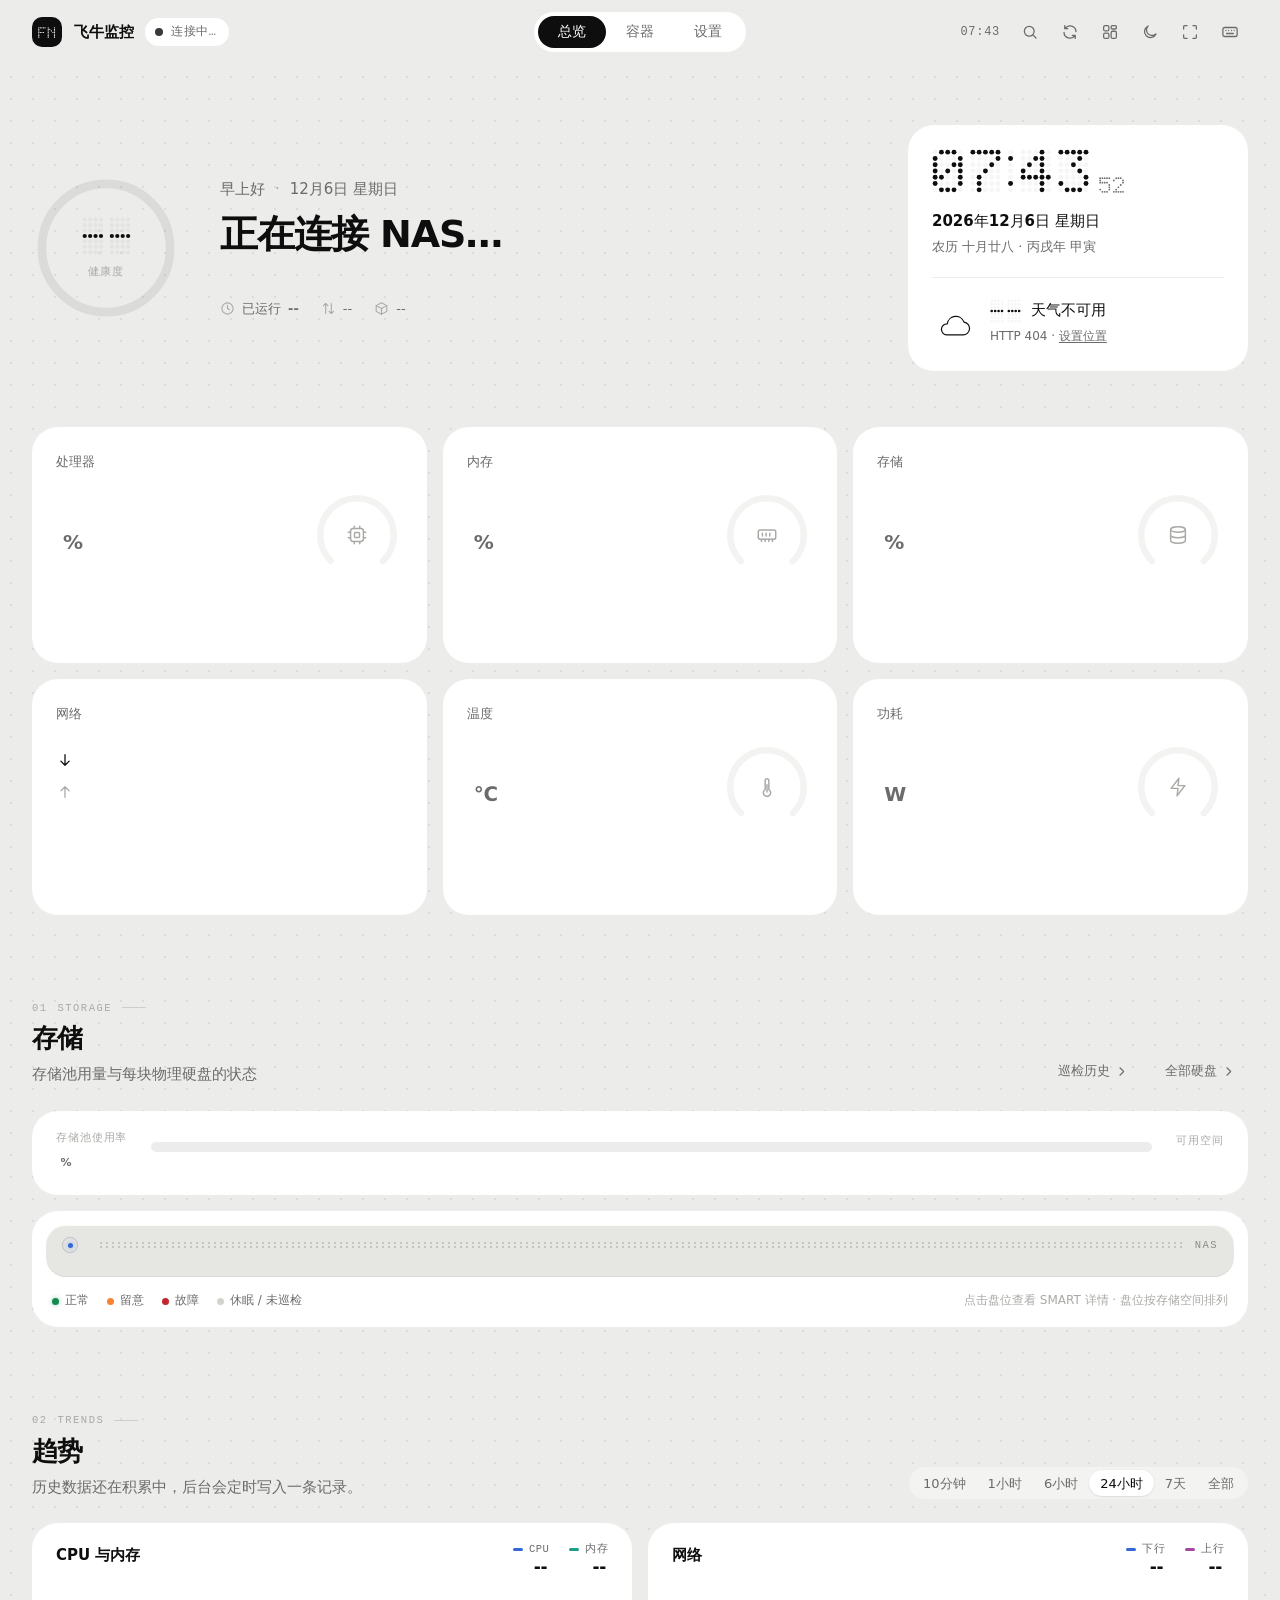
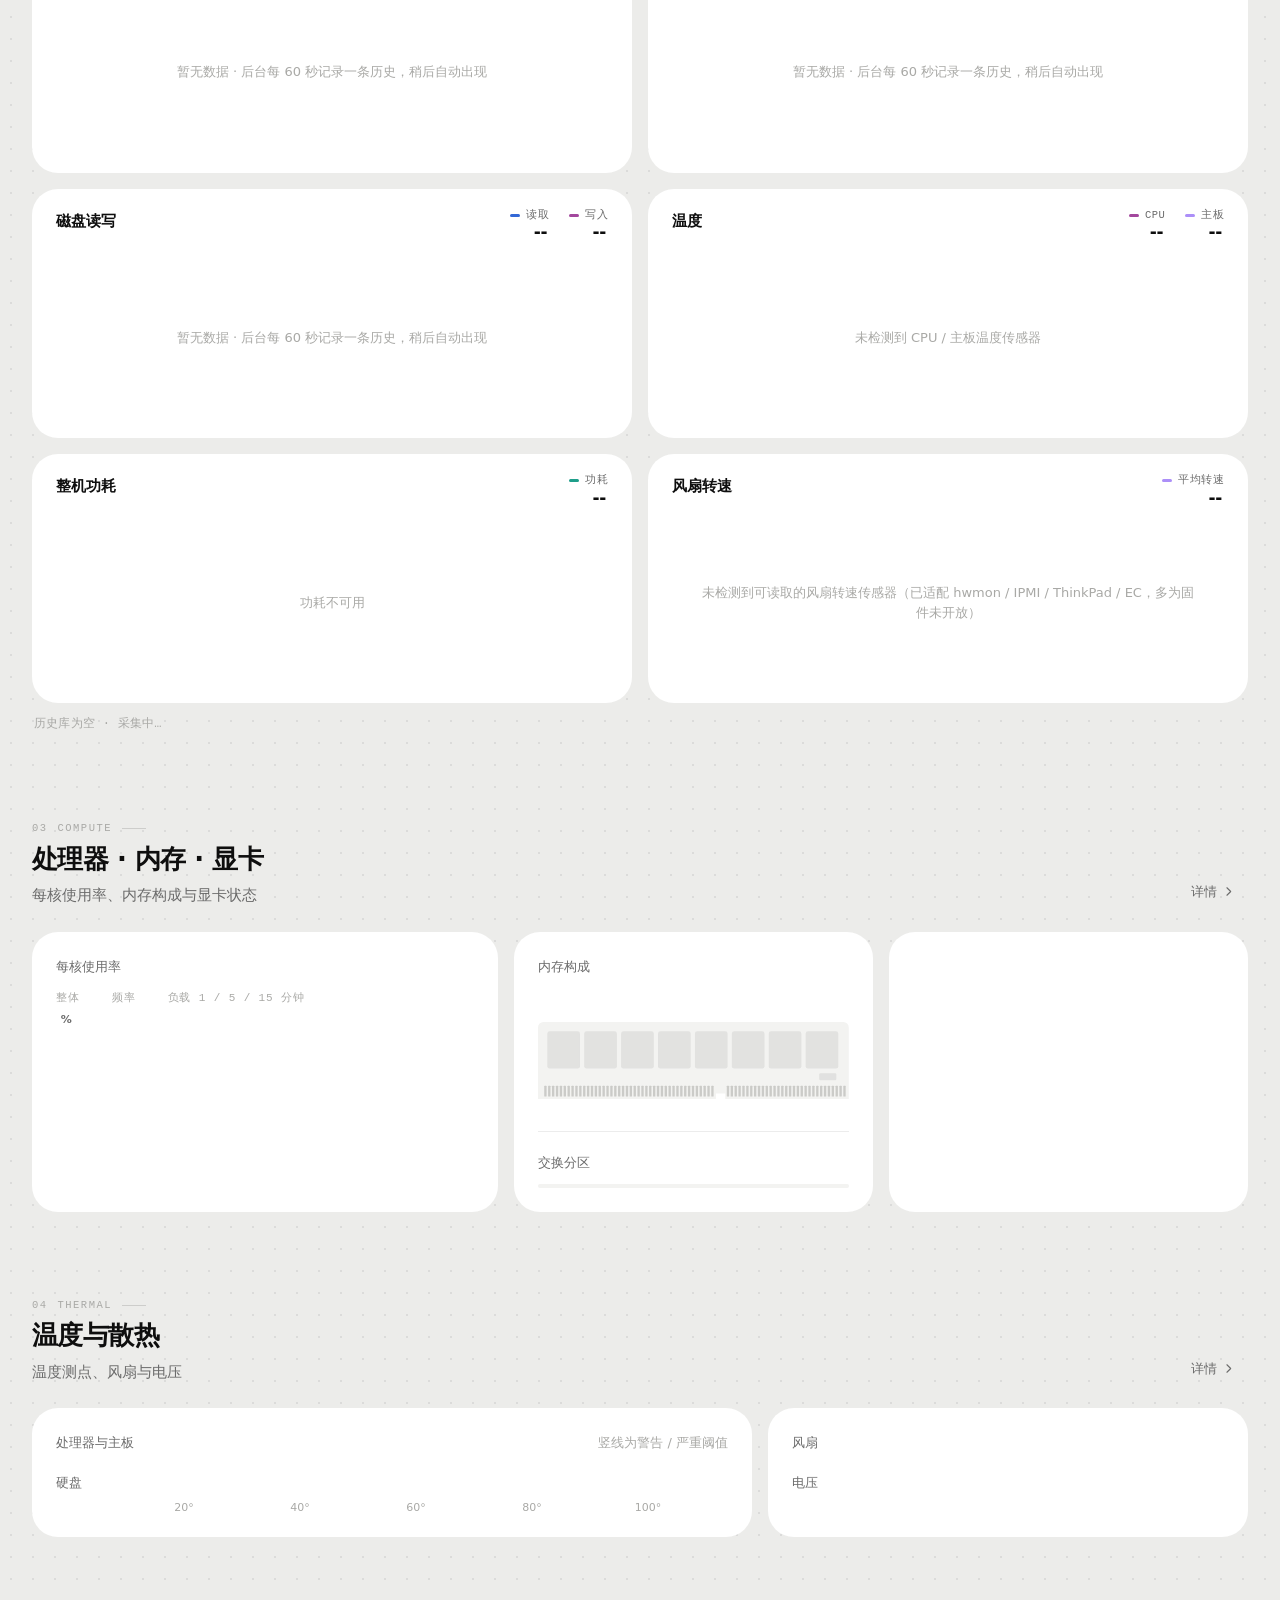
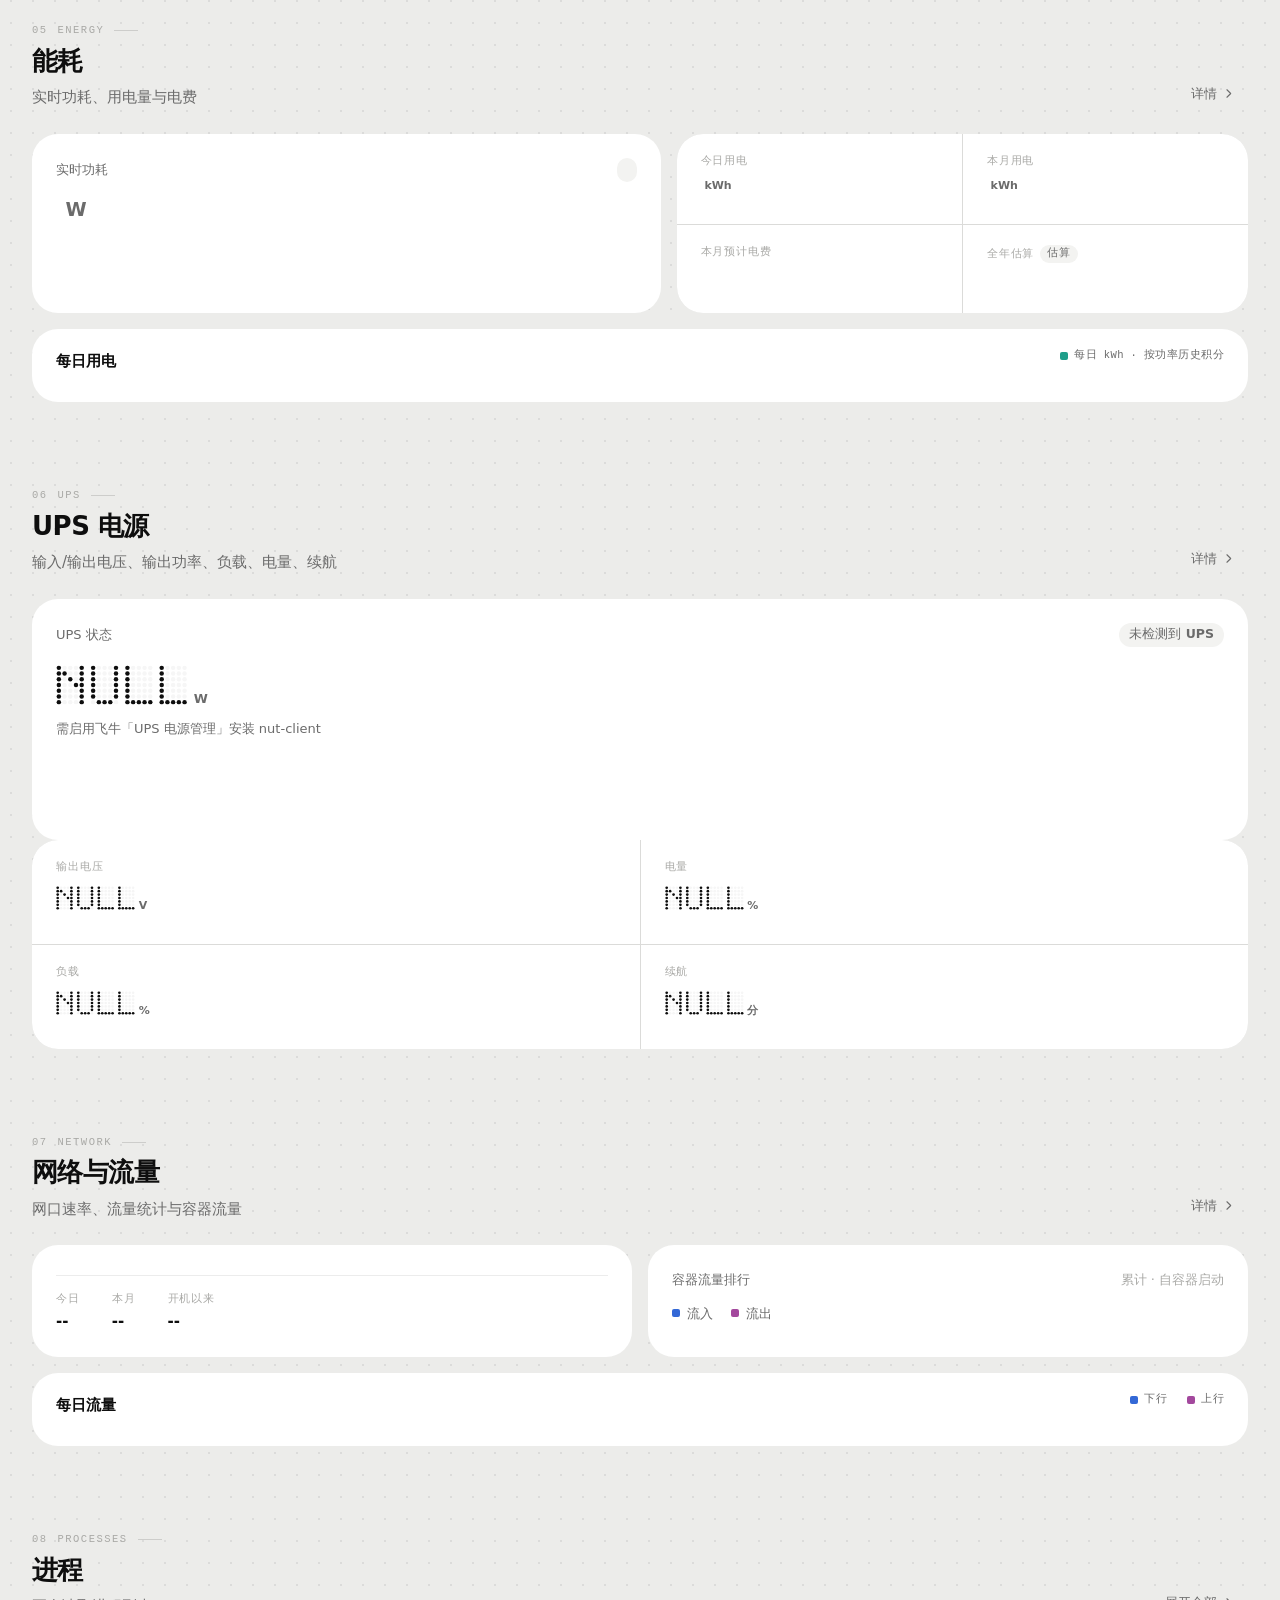
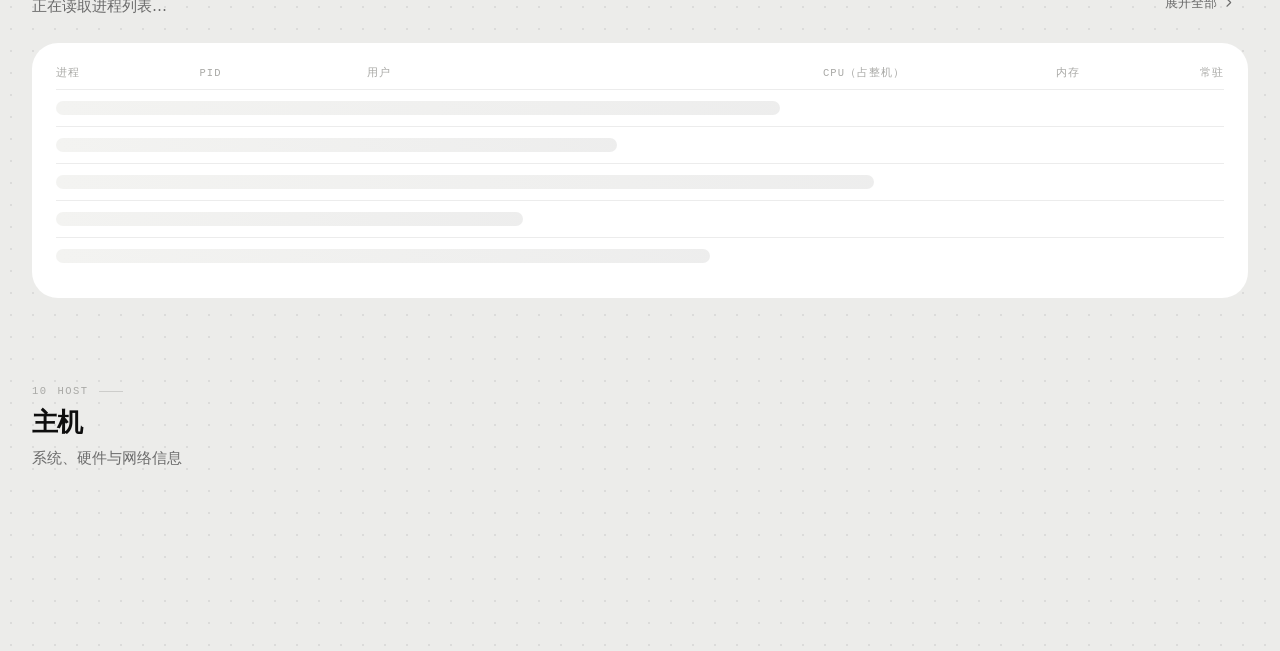
==== commit 92f9c79a: "v2.42.12 天气数据源改回中国天气网，修复 2.42.11 天气扩展不生效 - 天气扩展改为以中国天气网 weather_index 为主数据源（今日高低温、风向、风力、风速、AQI、7 天预报" ====
--- a/app/www/index.html
+++ b/app/www/index.html
@@ -2518,10 +2518,14 @@
 dot(r.wxT).set(Math.round(+w.temp) + '°'); setText(r.wxText, wxText(w.desc));
 setText(r.wxCity, String(w.city || '').slice(0, 24)); r.wxCity.title = w.city || '';
 const wxParts = [];
-if (w.temp_max != null || w.temp_min != null) wxParts.push(`高 ${F.int(w.temp_max)}° / 低 ${F.int(w.temp_min)}°`);
-if (w.wind_dir) wxParts.push(`${w.wind_dir}${w.wind_level != null ? ' ' + w.wind_level + ' 级' : ''}`);
-wxParts.push(`湿度 ${F.int(w.humidity)}%`);
-if (w.aqi && w.aqi.aqi != null) wxParts.push(`空气 ${w.aqi.level || w.aqi.aqi}`);
+if (w.temp_max != null || w.temp_min != null) wxParts.push(`高 ${w.temp_max != null ? F.int(w.temp_max) : '—'}° / 低 ${w.temp_min != null ? F.int(w.temp_min) : '—'}°`);
+const wd = [];
+if (w.wind_dir) wd.push(w.wind_dir);
+if (w.wind_level != null) wd.push(w.wind_level + ' 级');
+if (w.wind_speed != null) wd.push(F.int(w.wind_speed) + ' km/h');
+if (wd.length) wxParts.push(wd.join(' '));
+if (w.humidity != null) wxParts.push(`湿度 ${F.int(w.humidity)}%`);
+if (w.aqi && (w.aqi.level || w.aqi.aqi != null)) wxParts.push(`空气 ${w.aqi.level || w.aqi.aqi}`);
 setText(r.wxSub, wxParts.join(' · '));
 },
 update(o) {
@@ -3770,9 +3774,9 @@
 icon: () => 'sun', title: () => '天气详情',
 sub: o => (o && o.weather && o.weather.city) || '',
 build(b) {
-b.innerHTML = `<div data-ref="hero"></div><div data-ref="daily" hidden></div><div data-ref="hourly" hidden></div><div data-ref="uv" hidden></div>`;
+b.innerHTML = `<div data-ref="hero"></div><div data-ref="today" hidden></div><div data-ref="daily" hidden></div><div data-ref="hourly" hidden></div><div data-ref="uv" hidden></div>`;
 const x = collect(b);
-const uvLabel = v => (v <= 2 ? '低' : v <= 5 ? '中等' : v <= 7 ? '高' : v <= 10 ? '很高' : '极高');
+const num = v => (v == null || v === '' ? null : Math.round(+v));
 const dayLabel = d => {
 const dt = new Date(d);
 if (isNaN(dt)) return d;
@@ -3786,57 +3790,77 @@
 const draw = w => {
 if (!w || !w.ok) {
 setHTML(x.hero, `<div class="card pad"><div class="empty"><b>天气数据暂不可用</b><span>${esc((w && w.error) || '稍后再试')}</span></div></div>`);
-x.daily.hidden = true; x.hourly.hidden = true; x.uv.hidden = true; return;
+x.today.hidden = true; x.daily.hidden = true; x.hourly.hidden = true; x.uv.hidden = true; return;
 }
 const aqi = w.aqi || {};
-const meta = [];
-if (ok(w.temp_max) || ok(w.temp_min)) meta.push(`高 ${ok(w.temp_max) ? w.temp_max : '—'}° / 低 ${ok(w.temp_min) ? w.temp_min : '—'}°`);
-if (w.wind_dir || ok(w.wind_level)) meta.push(`${w.wind_dir || ''} ${ok(w.wind_level) ? w.wind_level + ' 级' : ''}`.trim());
-if (aqi.level) meta.push(`空气 ${esc(aqi.level)}${ok(aqi.aqi) ? ' ' + aqi.aqi : ''}`);
-if (ok(w.uv)) meta.push(`紫外线 ${w.uv}`);
-setHTML(x.hero, `<div class="card pad" style="display:flex;align-items:center;gap:18px">
-<span style="width:56px;height:56px;display:inline-block">${wxIcon(w.code, w.is_day ? 1 : 0)}</span>
-<div><div class="dnum" style="font-size:2.6em"><span class="dm">${ok(w.temp) ? Math.round(w.temp) : '--'}</span><span class="unit" style="font-size:.5em">°C</span></div>
+const uv = (w.uv && typeof w.uv === 'object') ? w.uv : (w.uv != null ? { level: String(w.uv) } : null);
+const hiLo = (w.temp_max != null || w.temp_min != null)
+? `${num(w.temp_min) != null ? num(w.temp_min) + '°' : '—'} ~ ${num(w.temp_max) != null ? num(w.temp_max) + '°' : '—'}` : '';
+setHTML(x.hero, `<div class="card pad" style="display:flex;align-items:center;gap:16px">
+<span style="width:54px;height:54px;display:inline-block;flex:0 0 auto">${wxIcon(w.code, w.is_day === 0 ? 0 : 1)}</span>
+<div><div class="dnum" style="font-size:2.4em"><span class="dm">${w.temp != null ? Math.round(+w.temp) : '--'}</span><span class="unit" style="font-size:.45em">°C</span></div>
 <div class="eyebrow">${esc(w.city || '')} · ${esc(wxText(w.desc || w.text))}</div></div>
-<div style="margin-left:auto;text-align:right" class="faint">${meta.join(' · ')}</div>
+<div style="margin-left:auto;text-align:right" class="faint">${hiLo}${hiLo && aqi.level ? '<br>' : ''}${aqi.level ? '空气 ' + esc(aqi.level) : ''}</div>
 </div>`);
+const cells = [];
+if (w.temp_max != null) cells.push(['最高温', num(w.temp_max) + '°']);
+if (w.temp_min != null) cells.push(['最低温', num(w.temp_min) + '°']);
+if (w.temp != null) cells.push(['当前气温', num(w.temp) + '°']);
+if (w.feels != null && num(w.feels) !== num(w.temp)) cells.push(['体感温度', num(w.feels) + '°']);
+if (w.humidity != null) cells.push(['湿度', num(w.humidity) + '%']);
+if (w.wind_dir) cells.push(['风向', esc(w.wind_dir)]);
+if (w.wind_level != null) cells.push(['风力', esc(String(w.wind_level)) + ' 级']);
+const wspeed = w.wind_speed != null ? w.wind_speed : w.wind;
+if (wspeed != null) cells.push(['风速', num(wspeed) + ' km/h']);
+if (aqi.level || aqi.aqi != null) cells.push(['空气质量', esc(aqi.level || '') + (aqi.aqi != null ? ' ' + aqi.aqi : '')]);
+if (aqi.pm25 != null) cells.push(['PM2.5', num(aqi.pm25)]);
+if (aqi.pm10 != null) cells.push(['PM10', num(aqi.pm10)]);
+if (uv && uv.level) cells.push(['紫外线', esc(uv.level)]);
+if (cells.length) {
+setHTML(x.today, `${sec('今日详情')}<div class="stat-cells" style="grid-template-columns:repeat(auto-fit,minmax(96px,1fr))">` +
+cells.map(c => `<div class="stat-cell"><div class="eyebrow">${esc(c[0])}</div><div class="tnum" style="font-size:1.05em">${c[1]}</div></div>`).join('') + `</div>`);
+x.today.hidden = false;
+} else x.today.hidden = true;
 const daily = Array.isArray(w.daily) ? w.daily : [];
 if (daily.length) {
-const cells = daily.map(d => {
-const tmax = ok(d.tmax) ? Math.round(d.tmax) : '—';
-const tmin = ok(d.tmin) ? Math.round(d.tmin) : '—';
-const precip = ok(d.precip) ? (d.precip > 0 ? d.precip + 'mm' : '') : '';
-return `<div class="stat-cell" style="text-align:center;padding:8px 2px"><div class="eyebrow">${esc(dayLabel(d.date))}</div>
-<span style="width:32px;height:32px;display:inline-block;margin:4px 0">${wxIcon(d.code, 1)}</span>
-<div class="tnum"><b>${tmax}°</b></div><div class="tnum faint">${tmin}°</div>
+const cols = Math.min(daily.length, 7);
+const cells2 = daily.slice(0, 7).map(d => {
+const tmax = d.tmax != null ? Math.round(+d.tmax) : '—';
+const tmin = d.tmin != null ? Math.round(+d.tmin) : '—';
+const precip = d.precip != null && +d.precip > 0 ? d.precip + 'mm' : '';
+const wind = (d.wind_dir ? esc(d.wind_dir) : '') + (d.wind_level != null ? ' ' + esc(String(d.wind_level)) + '级' : '');
+return `<div class="stat-cell" style="text-align:center;padding:8px 2px"><div class="eyebrow">${esc(d.label || dayLabel(d.date))}</div>
+<span style="width:30px;height:30px;display:inline-block;margin:4px 0">${wxIcon(d.code, 1)}</span>
+<div class="tnum"><b>${tmax}°</b> <span class="faint">${tmin}°</span></div>
 ${precip ? `<div class="faint" style="font-size:.7em">${esc(precip)}</div>` : ''}
-${d.wind_dir ? `<div class="faint" style="font-size:.7em">${esc(d.wind_dir)}</div>` : ''}
+${wind ? `<div class="faint" style="font-size:.7em">${wind}</div>` : ''}
 </div>`;
 }).join('');
-setHTML(x.daily, `${sec('7 天预报')}<div class="stat-cells" style="grid-template-columns:repeat(7,1fr)">${cells}</div>`);
+setHTML(x.daily, `${sec('未来 ' + daily.length + ' 天预报')}<div class="stat-cells" style="grid-template-columns:repeat(${cols},1fr)">${cells2}</div>`);
 x.daily.hidden = false;
 } else x.daily.hidden = true;
 const hourly = Array.isArray(w.hourly) ? w.hourly : [];
 if (hourly.length) {
-const temps = hourly.map(h => ok(h.temp) ? +h.temp : null).filter(v => v !== null);
+const temps = hourly.map(h => (h.temp != null ? +h.temp : null)).filter(v => v !== null);
 const tLo = temps.length ? Math.min.apply(null, temps) : 0;
 const tHi = temps.length ? Math.max.apply(null, temps) : 1;
 const bars = hourly.map(h => {
-const t = ok(h.temp) ? +h.temp : null;
-const hh = tHi > tLo ? Math.round(((t - tLo) / (tHi - tLo)) * 28 + 6) : 16;
-const pop = ok(h.pop) ? Math.round(h.pop) : 0;
-return `<div class="wx-hr" style="flex:0 0 auto;text-align:center" title="${esc(h.time)} ${t != null ? t + '°' : ''}${pop ? ' 降水 ' + pop + '%' : ''}">
+const t = h.temp != null ? +h.temp : null;
+const hh = t !== null && tHi > tLo ? Math.round(((t - tLo) / (tHi - tLo)) * 32 + 6) : 16;
+const pop = h.pop != null ? Math.round(+h.pop) : 0;
+return `<div class="wx-hr" style="flex:0 0 auto;text-align:center;min-width:34px" title="${esc(h.time)} ${t != null ? Math.round(t) + '°' : ''}${pop ? ' 降水 ' + pop + '%' : ''}">
 <div class="faint" style="font-size:.65em">${pop ? pop + '%' : ''}</div>
-<div style="height:${hh}px;background:var(--accent);width:14px;border-radius:3px;margin:2px auto"></div>
-<div class="tnum" style="font-size:.8em">${t != null ? Math.round(t) : ''}</div>
-<div class="faint" style="font-size:.6em">${esc(String(h.time || '').slice(0, 2))}</div>
+<span style="width:22px;height:22px;display:inline-block;margin:2px 0">${wxIcon(h.code, 1)}</span>
+<div style="height:${hh}px;background:var(--accent);width:12px;border-radius:3px;margin:2px auto"></div>
+<div class="tnum" style="font-size:.8em">${t != null ? Math.round(t) + '°' : ''}</div>
+<div class="faint" style="font-size:.62em">${esc(String(h.time || '').slice(0, 2))}</div>
 </div>`;
 }).join('');
-setHTML(x.hourly, `${sec('逐小时（今天）')}<div class="wx-hrs" style="display:flex;gap:2px;overflow-x:auto;padding-bottom:6px">${bars}</div>`);
+setHTML(x.hourly, `${sec('未来 24 小时（每 3 小时）')}<div class="wx-hrs" style="display:flex;gap:2px;overflow-x:auto;padding-bottom:6px">${bars}</div>`);
 x.hourly.hidden = false;
 } else x.hourly.hidden = true;
-if (ok(w.uv)) {
-setHTML(x.uv, `${sec('紫外线指数')}<div class="card pad"><div class="eyebrow">今日最高</div><div class="dnum"><span class="dm">${w.uv}</span><span class="unit">${uvLabel(+w.uv)}</span></div></div>`);
+if (uv && (uv.level || uv.desc)) {
+setHTML(x.uv, `${sec('紫外线')}<div class="card pad"><div class="eyebrow">紫外线强度</div><div class="tnum" style="font-size:1.5em;margin:4px 0">${esc(uv.level || '—')}</div>${uv.desc ? `<div class="faint">${esc(uv.desc)}</div>` : ''}</div>`);
 x.uv.hidden = false;
 } else x.uv.hidden = true;
 };
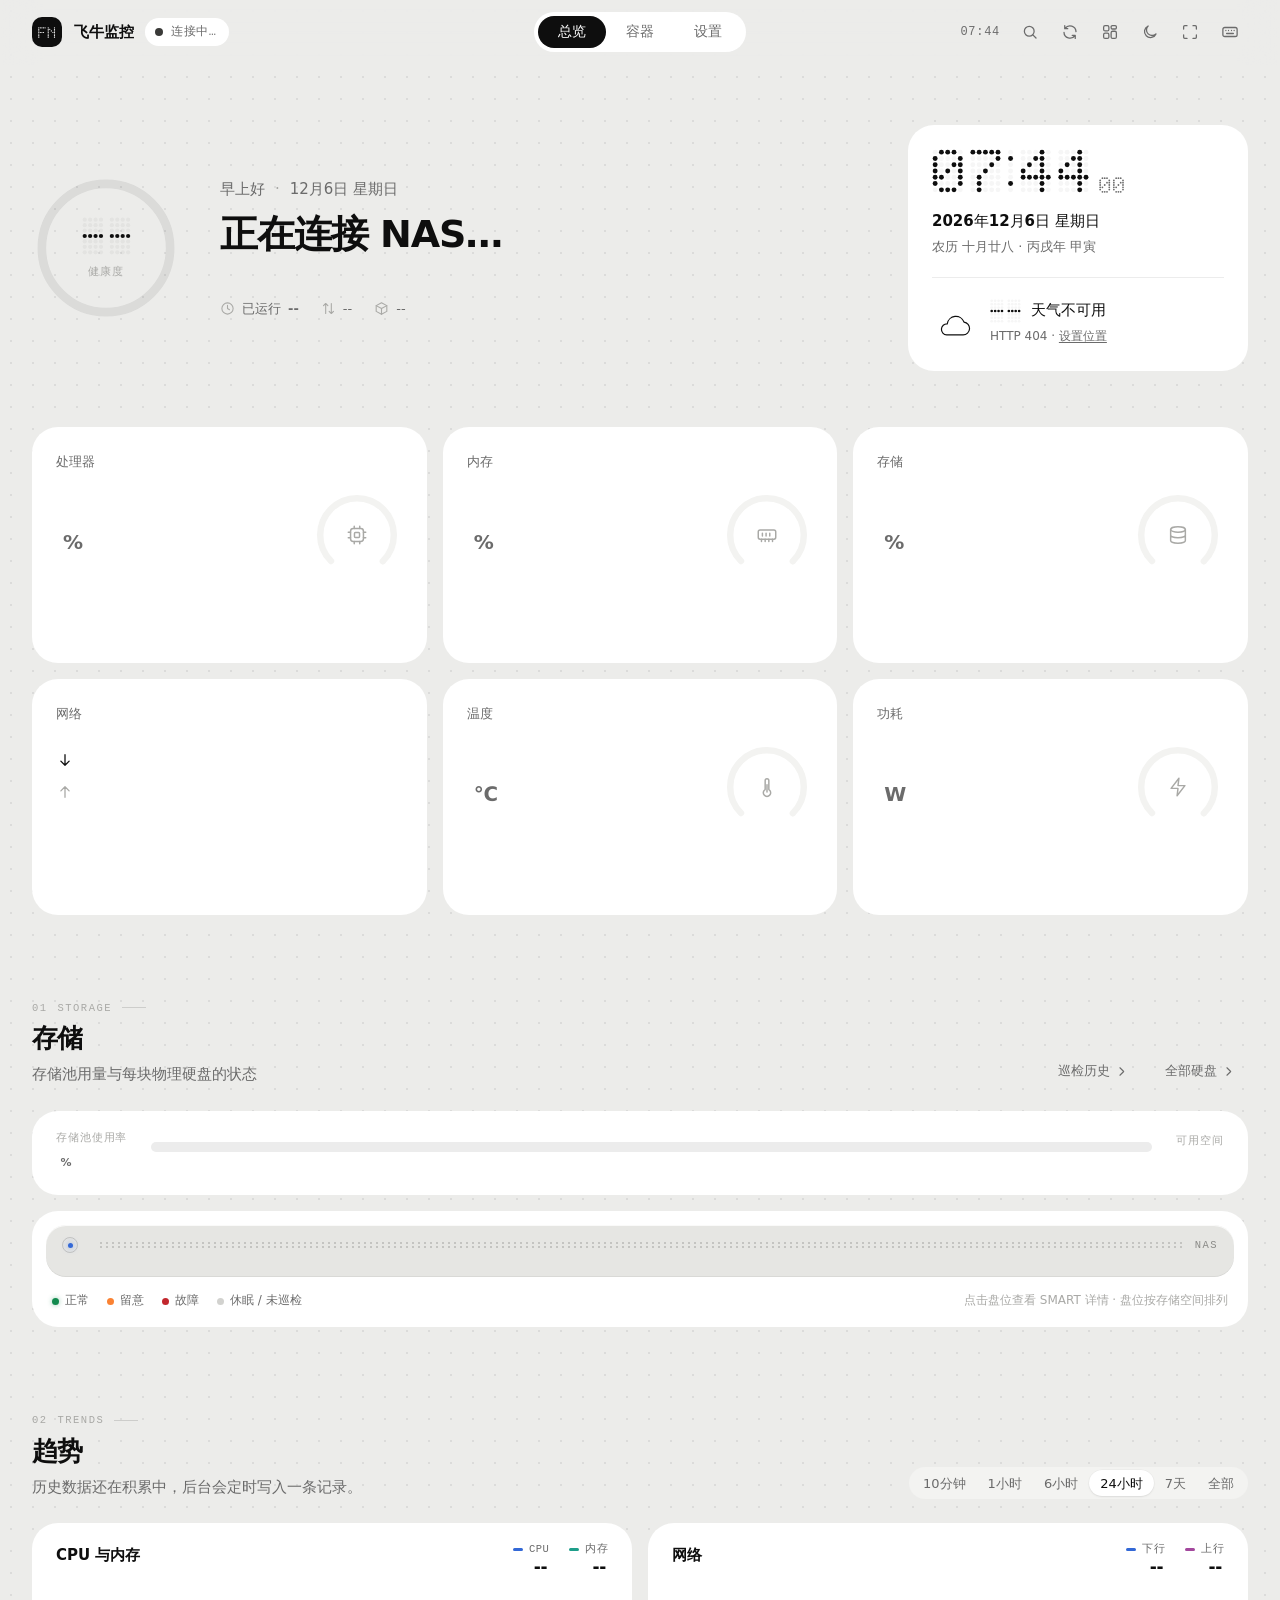
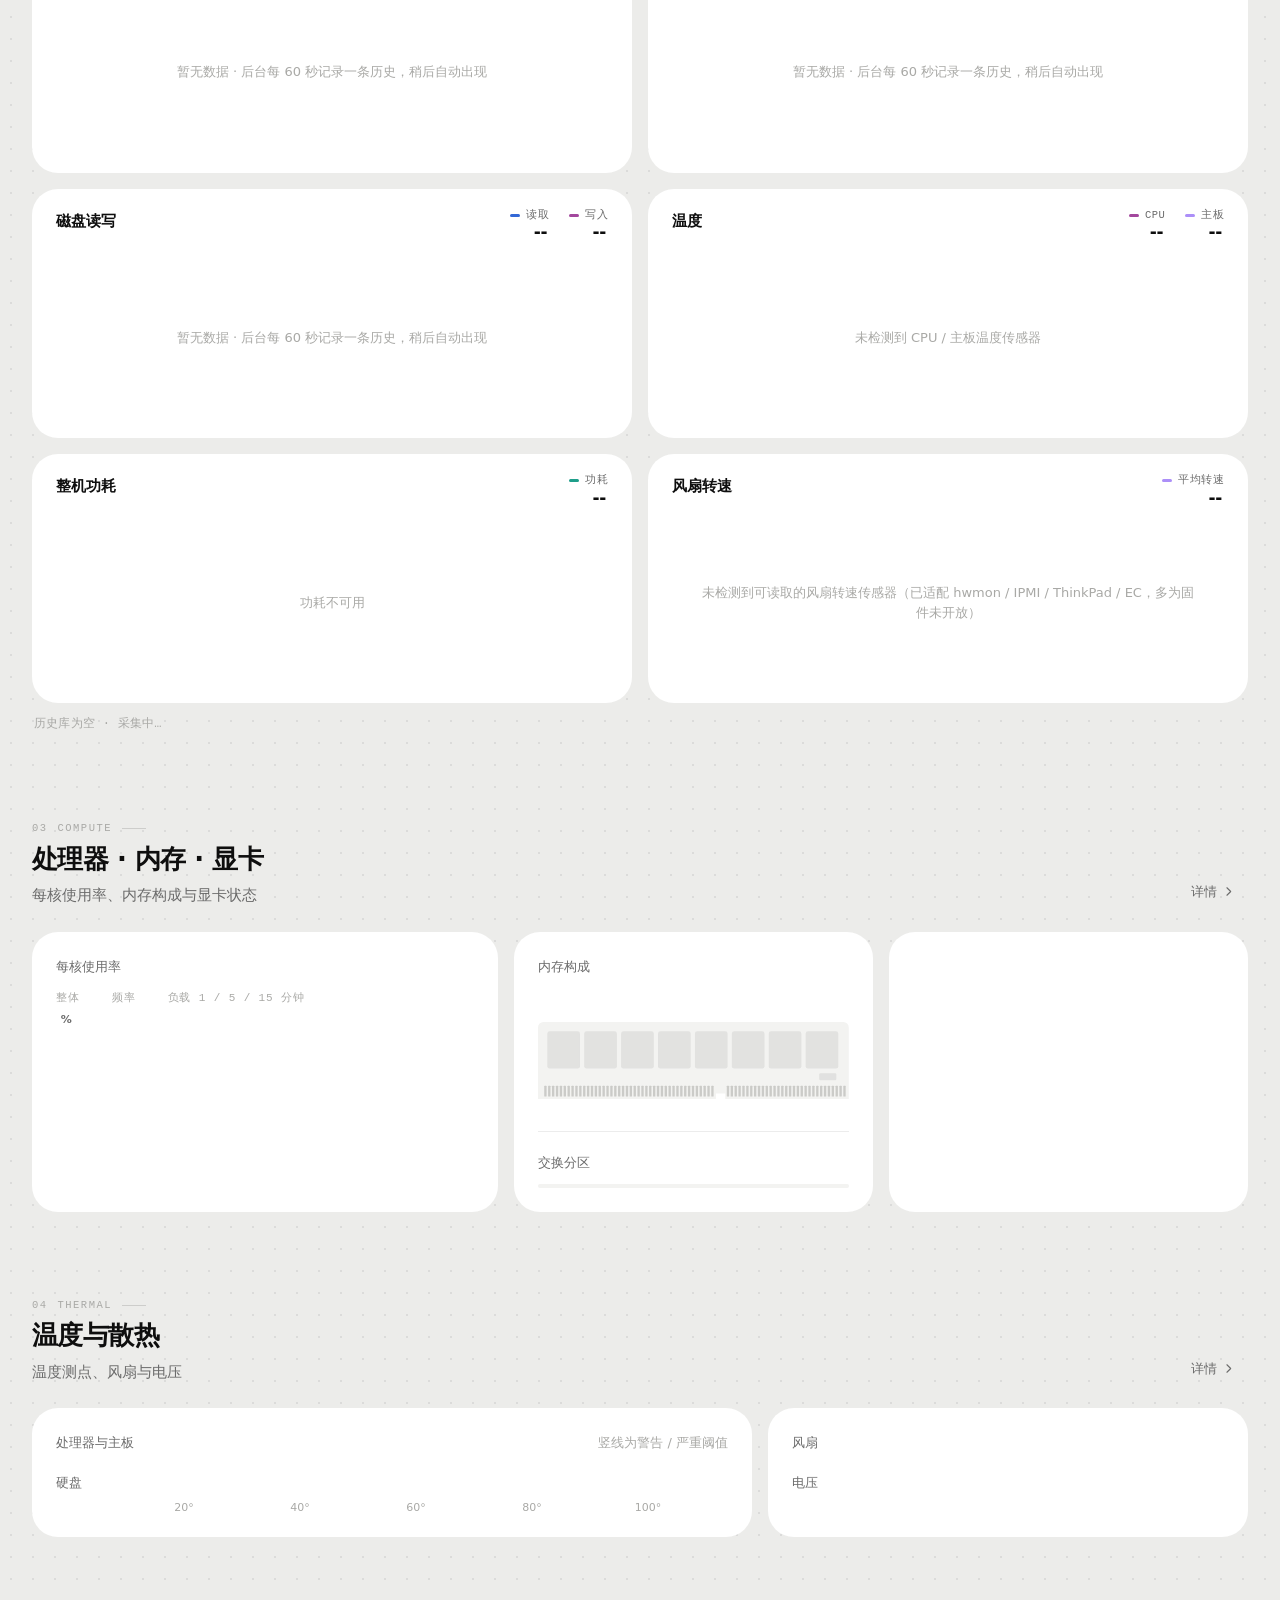
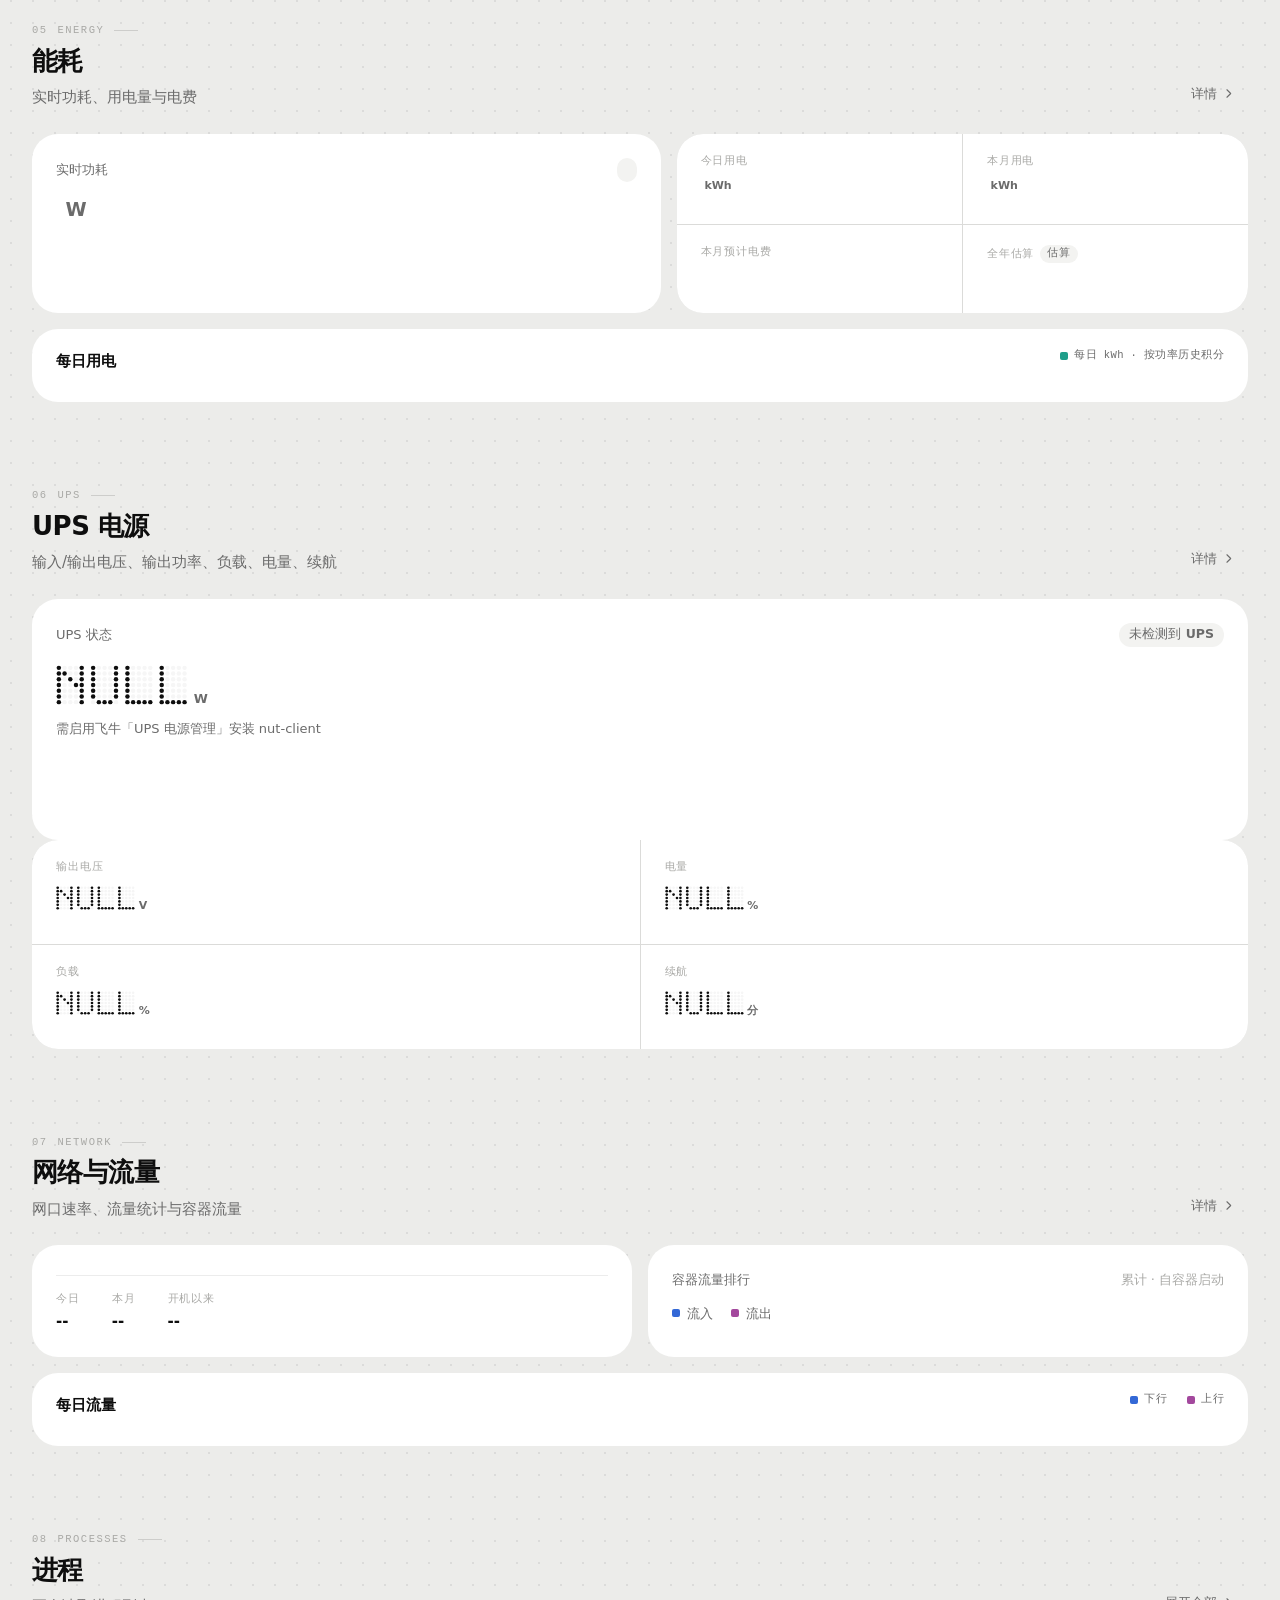
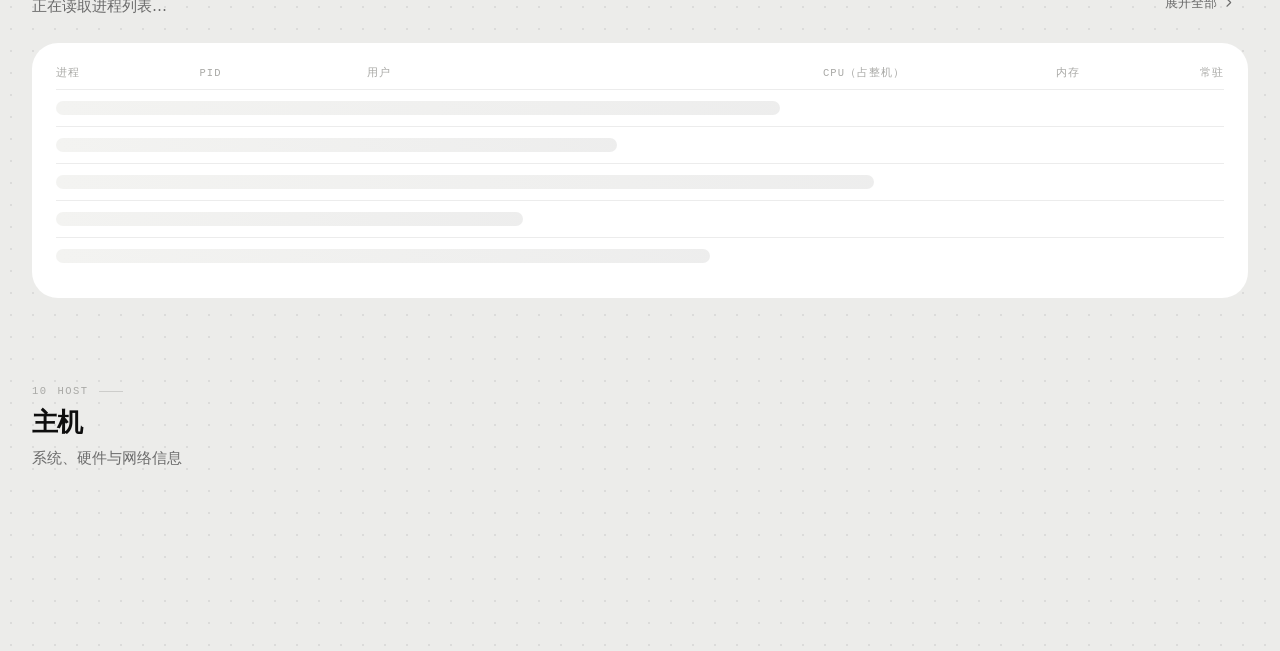
==== commit c90a5628: "release: 2.42.13 天气详情抽屉排版修复 - 小标题改为左对齐并留出正间距，不再被下方卡片遮挡或右侧裁切 - 今日详情与未来 7 天预报改为自适应列宽，窄屏自动减少列数 - 逐小时预报改" ====
--- a/app/www/index.html
+++ b/app/www/index.html
@@ -1207,6 +1207,27 @@
 .ctr-acts{display:flex;gap:8px;align-items:center;flex-wrap:wrap}
 .wx-city{font-size:13px;max-width:160px;overflow:hidden;text-overflow:ellipsis;white-space:nowrap}
 .wx-sub .link-like{font-weight:500;text-decoration:underline;text-underline-offset:2px}
+.wx-sec{justify-content:flex-start;margin-bottom:8px}
+.wx-sec>*:not(:first-child){margin-left:auto}
+.wx-cells{grid-template-columns:repeat(auto-fit,minmax(96px,1fr))}
+.wx-cells .stat-cell{padding:12px 14px}
+.wx-days{grid-template-columns:repeat(auto-fit,minmax(76px,1fr))}
+.wx-days .stat-cell{padding:10px 4px}
+.wx-day-ico{display:inline-block;width:30px;height:30px;margin:4px 0}
+.wx-day-meta{font-size:.7em}
+.wx-hrs-card{padding:12px 12px 8px}
+.wx-hrs{display:flex;gap:6px;overflow-x:auto;overscroll-behavior-x:contain}
+.wx-hr{flex:0 0 auto;width:42px;display:flex;flex-direction:column;align-items:center;gap:2px}
+.wx-hr .wx-pop{height:13px;line-height:13px;font-size:10px;color:var(--ink-3)}
+.wx-hr .wx-hr-ico{display:block;width:22px;height:22px}
+.wx-hr .wx-hr-ico svg{width:22px;height:22px}
+.wx-hr .wx-track{height:44px;display:flex;align-items:flex-end;justify-content:center}
+.wx-hr .wx-track i{display:block;width:14px;min-height:4px;border-radius:3px;background:var(--accent)}
+.wx-hr .wx-temp{font-size:12px;font-weight:600;font-variant-numeric:tabular-nums}
+.wx-hr .wx-time{font-size:10px;color:var(--ink-3)}
+.wx-uv{display:flex;align-items:center;gap:16px;flex-wrap:wrap;padding:14px 18px}
+.wx-uv-lv{font-size:22px;font-weight:650;margin-top:2px}
+.wx-uv-desc{flex:1 1 220px}
 .thermo-row .t-l{overflow:hidden;text-overflow:ellipsis;white-space:nowrap}
 .dimm-grid{display:grid;grid-template-columns:repeat(auto-fit,minmax(150px,1fr));gap:8px;margin-top:12px}
 .dimm{background:var(--card-sunk);border-radius:var(--r-md);padding:10px 12px;text-align:center}
@@ -3777,6 +3798,7 @@
 b.innerHTML = `<div data-ref="hero"></div><div data-ref="today" hidden></div><div data-ref="daily" hidden></div><div data-ref="hourly" hidden></div><div data-ref="uv" hidden></div>`;
 const x = collect(b);
 const num = v => (v == null || v === '' ? null : Math.round(+v));
+const wsec = (t, extra = '') => `<div class="sheet-sec wx-sec"><span>${t}</span>${extra}</div>`;
 const dayLabel = d => {
 const dt = new Date(d);
 if (isNaN(dt)) return d;
@@ -3817,26 +3839,25 @@
 if (aqi.pm10 != null) cells.push(['PM10', num(aqi.pm10)]);
 if (uv && uv.level) cells.push(['紫外线', esc(uv.level)]);
 if (cells.length) {
-setHTML(x.today, `${sec('今日详情')}<div class="stat-cells" style="grid-template-columns:repeat(auto-fit,minmax(96px,1fr))">` +
+setHTML(x.today, `${wsec('今日详情')}<div class="stat-cells wx-cells">` +
 cells.map(c => `<div class="stat-cell"><div class="eyebrow">${esc(c[0])}</div><div class="tnum" style="font-size:1.05em">${c[1]}</div></div>`).join('') + `</div>`);
 x.today.hidden = false;
 } else x.today.hidden = true;
 const daily = Array.isArray(w.daily) ? w.daily : [];
 if (daily.length) {
-const cols = Math.min(daily.length, 7);
 const cells2 = daily.slice(0, 7).map(d => {
 const tmax = d.tmax != null ? Math.round(+d.tmax) : '—';
 const tmin = d.tmin != null ? Math.round(+d.tmin) : '—';
 const precip = d.precip != null && +d.precip > 0 ? d.precip + 'mm' : '';
 const wind = (d.wind_dir ? esc(d.wind_dir) : '') + (d.wind_level != null ? ' ' + esc(String(d.wind_level)) + '级' : '');
-return `<div class="stat-cell" style="text-align:center;padding:8px 2px"><div class="eyebrow">${esc(d.label || dayLabel(d.date))}</div>
-<span style="width:30px;height:30px;display:inline-block;margin:4px 0">${wxIcon(d.code, 1)}</span>
+return `<div class="stat-cell" style="text-align:center"><div class="eyebrow">${esc(d.label || dayLabel(d.date))}</div>
+<span class="wx-day-ico">${wxIcon(d.code, 1)}</span>
 <div class="tnum"><b>${tmax}°</b> <span class="faint">${tmin}°</span></div>
-${precip ? `<div class="faint" style="font-size:.7em">${esc(precip)}</div>` : ''}
-${wind ? `<div class="faint" style="font-size:.7em">${wind}</div>` : ''}
+${precip ? `<div class="faint wx-day-meta">${esc(precip)}</div>` : ''}
+${wind ? `<div class="faint wx-day-meta">${wind}</div>` : ''}
 </div>`;
 }).join('');
-setHTML(x.daily, `${sec('未来 ' + daily.length + ' 天预报')}<div class="stat-cells" style="grid-template-columns:repeat(${cols},1fr)">${cells2}</div>`);
+setHTML(x.daily, `${wsec('未来 ' + daily.length + ' 天预报')}<div class="stat-cells wx-days">${cells2}</div>`);
 x.daily.hidden = false;
 } else x.daily.hidden = true;
 const hourly = Array.isArray(w.hourly) ? w.hourly : [];
@@ -3846,21 +3867,21 @@
 const tHi = temps.length ? Math.max.apply(null, temps) : 1;
 const bars = hourly.map(h => {
 const t = h.temp != null ? +h.temp : null;
-const hh = t !== null && tHi > tLo ? Math.round(((t - tLo) / (tHi - tLo)) * 32 + 6) : 16;
+const hh = t !== null && tHi > tLo ? Math.round(((t - tLo) / (tHi - tLo)) * 34 + 8) : 20;
 const pop = h.pop != null ? Math.round(+h.pop) : 0;
-return `<div class="wx-hr" style="flex:0 0 auto;text-align:center;min-width:34px" title="${esc(h.time)} ${t != null ? Math.round(t) + '°' : ''}${pop ? ' 降水 ' + pop + '%' : ''}">
-<div class="faint" style="font-size:.65em">${pop ? pop + '%' : ''}</div>
-<span style="width:22px;height:22px;display:inline-block;margin:2px 0">${wxIcon(h.code, 1)}</span>
-<div style="height:${hh}px;background:var(--accent);width:12px;border-radius:3px;margin:2px auto"></div>
-<div class="tnum" style="font-size:.8em">${t != null ? Math.round(t) + '°' : ''}</div>
-<div class="faint" style="font-size:.62em">${esc(String(h.time || '').slice(0, 2))}</div>
+return `<div class="wx-hr" title="${esc(h.time)} ${t != null ? Math.round(t) + '°' : ''}${pop ? ' 降水 ' + pop + '%' : ''}">
+<div class="wx-pop">${pop ? pop + '%' : ''}</div>
+<span class="wx-hr-ico">${wxIcon(h.code, 1)}</span>
+<div class="wx-track"><i style="height:${hh}px"></i></div>
+<div class="wx-temp">${t != null ? Math.round(t) + '°' : '—'}</div>
+<div class="wx-time">${esc(String(h.time || '').slice(0, 2))}:00</div>
 </div>`;
 }).join('');
-setHTML(x.hourly, `${sec('未来 24 小时（每 3 小时）')}<div class="wx-hrs" style="display:flex;gap:2px;overflow-x:auto;padding-bottom:6px">${bars}</div>`);
+setHTML(x.hourly, `${wsec('未来 24 小时（每 3 小时）', '<span class="faint">左右滑动查看</span>')}<div class="card wx-hrs-card"><div class="wx-hrs">${bars}</div></div>`);
 x.hourly.hidden = false;
 } else x.hourly.hidden = true;
 if (uv && (uv.level || uv.desc)) {
-setHTML(x.uv, `${sec('紫外线')}<div class="card pad"><div class="eyebrow">紫外线强度</div><div class="tnum" style="font-size:1.5em;margin:4px 0">${esc(uv.level || '—')}</div>${uv.desc ? `<div class="faint">${esc(uv.desc)}</div>` : ''}</div>`);
+setHTML(x.uv, `${wsec('紫外线')}<div class="card wx-uv"><div><div class="eyebrow">紫外线强度</div><div class="wx-uv-lv">${esc(uv.level || '—')}</div></div>${uv.desc ? `<div class="faint wx-uv-desc">${esc(uv.desc)}</div>` : ''}</div>`);
 x.uv.hidden = false;
 } else x.uv.hidden = true;
 };
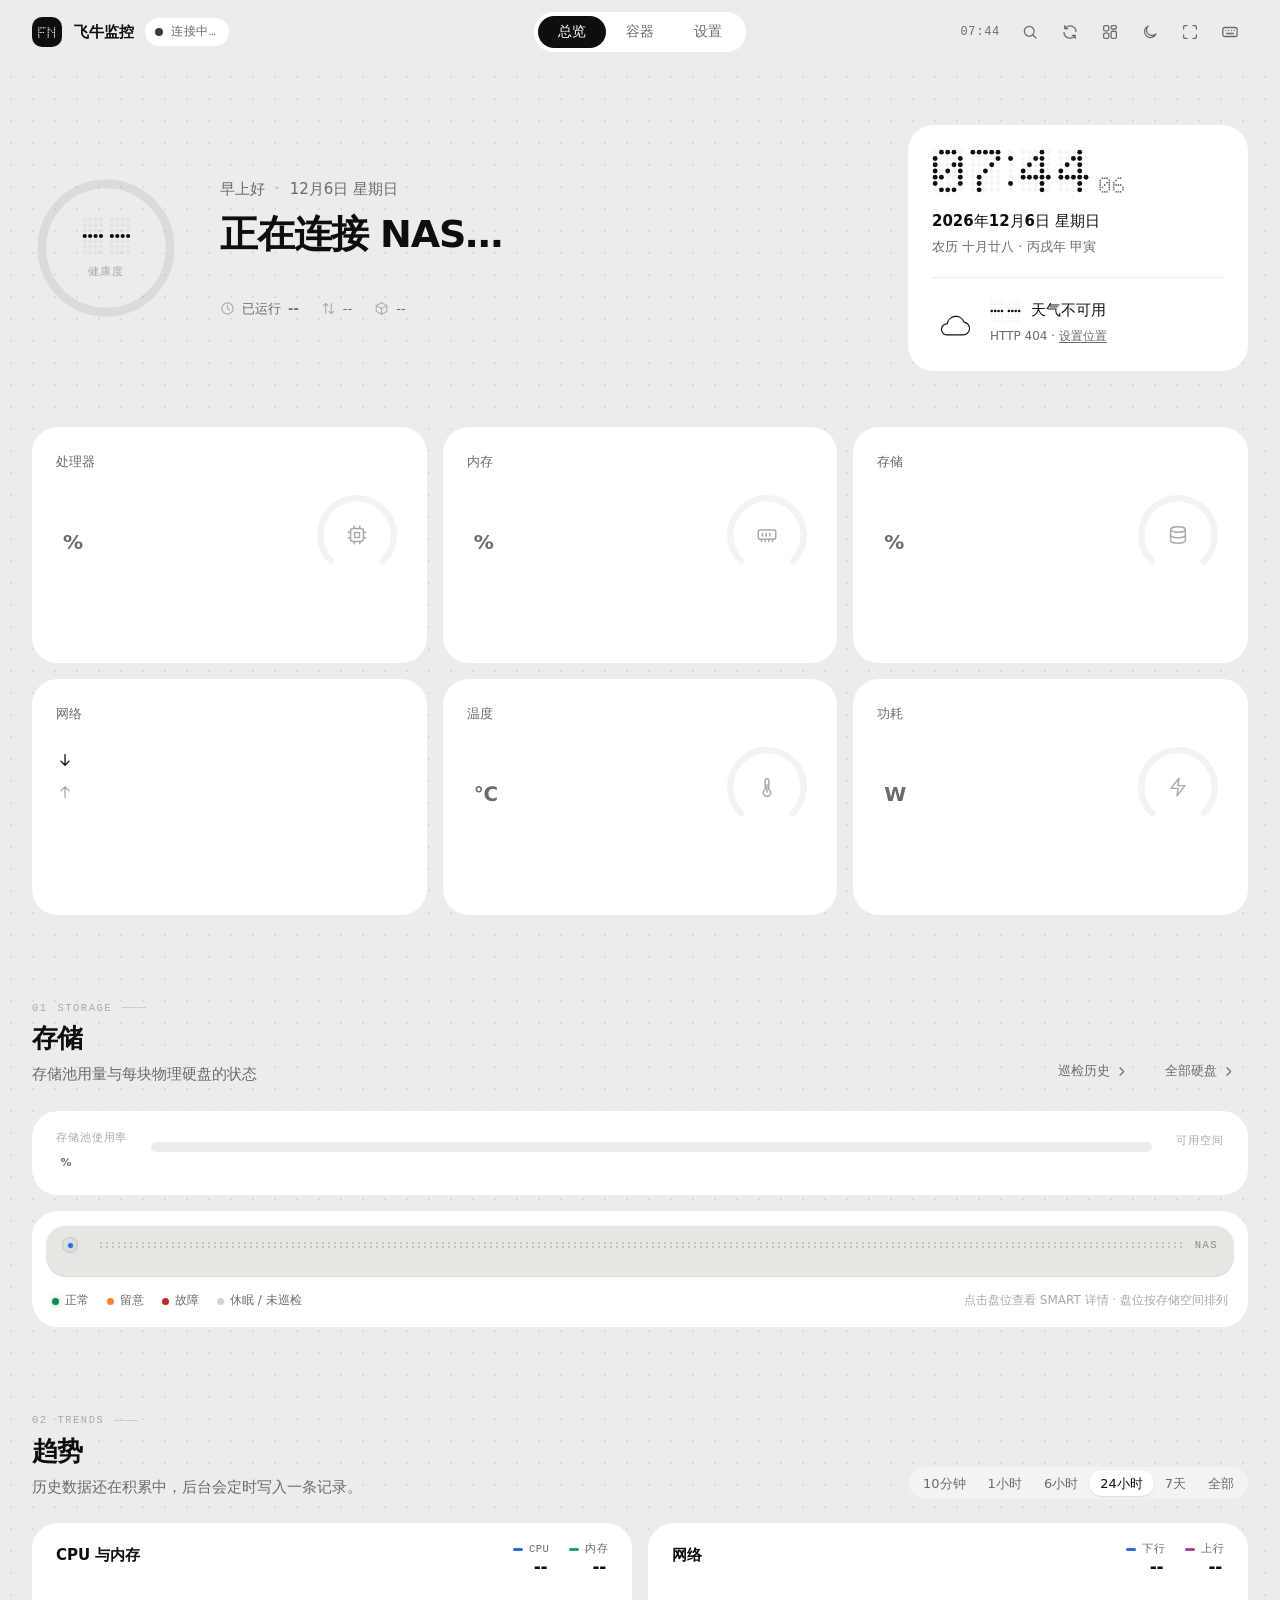
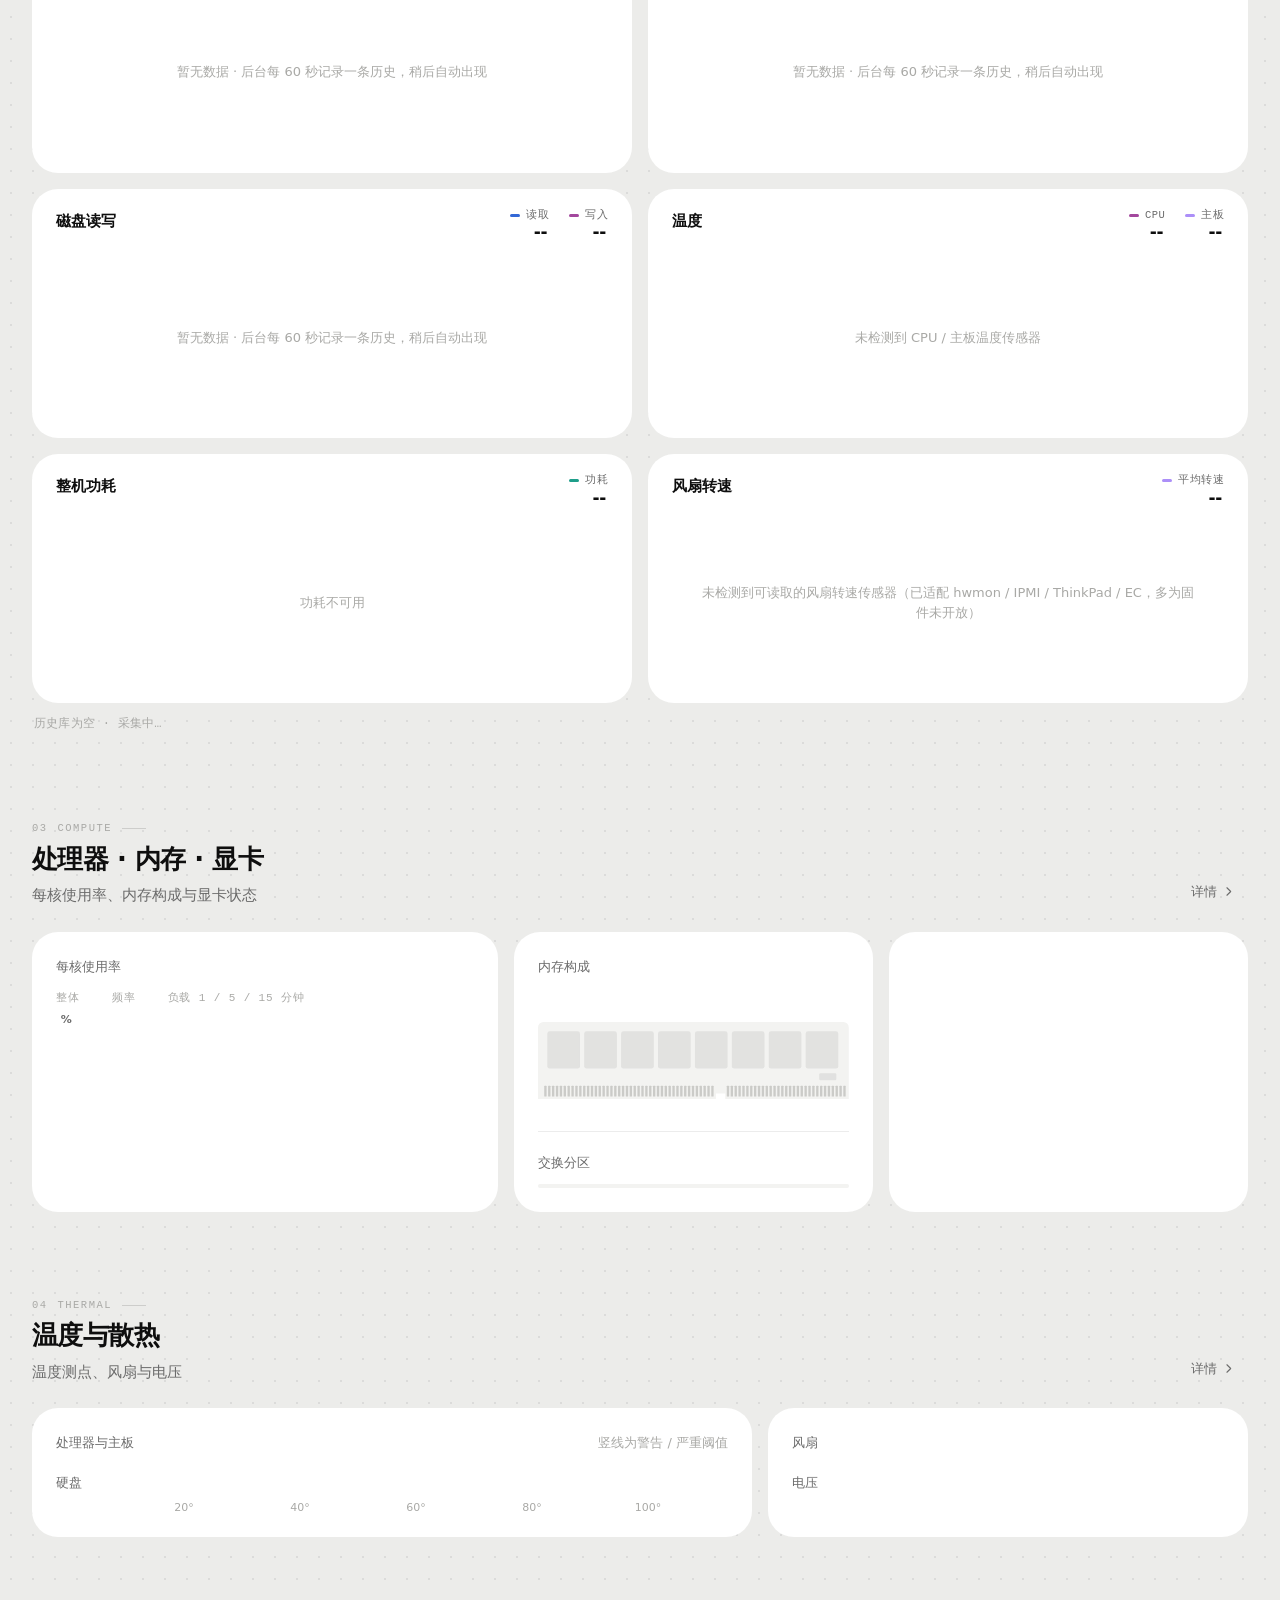
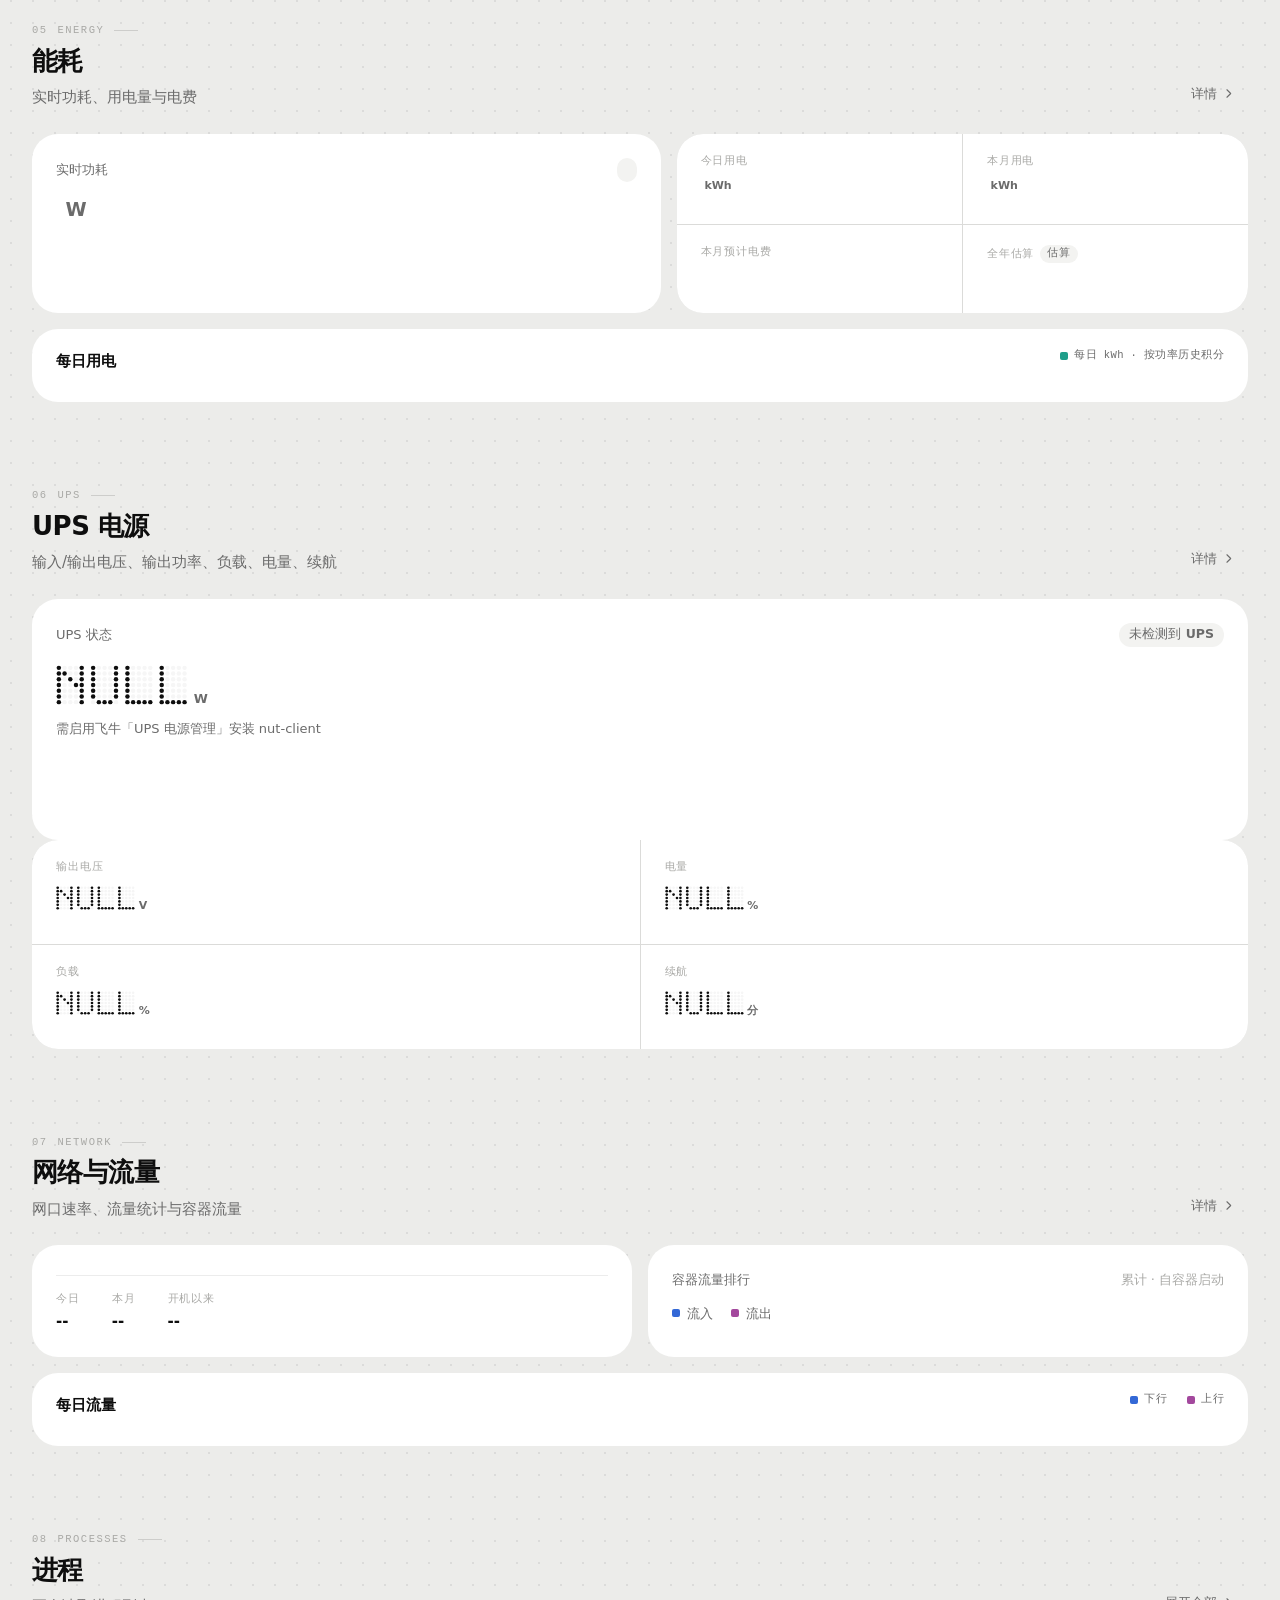
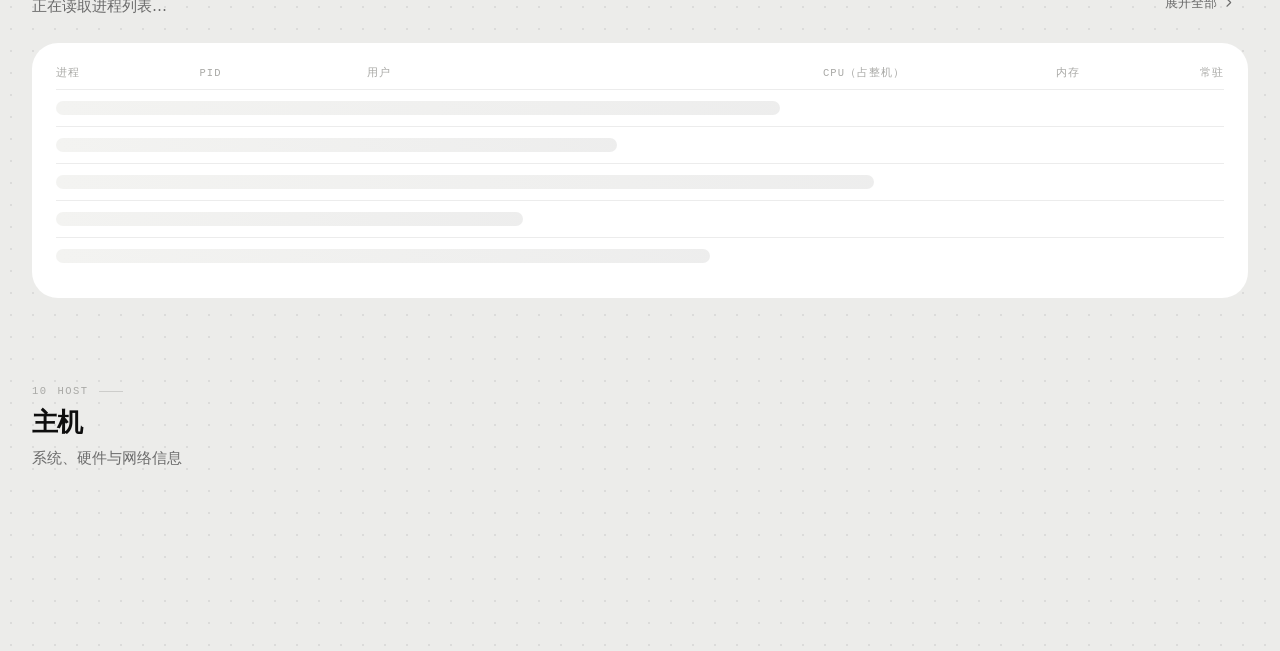
==== commit 5ce1bcef: "v2.42.14 笔记本电池接入 upower · 显卡动态功耗 · 分项板卡功耗 对应 issue #40 / #36 的追加补充：  ① 笔记本电池采集增强（#40） - 以 sysfs 为主，新" ====
--- a/app/www/index.html
+++ b/app/www/index.html
@@ -3779,7 +3779,20 @@
 if (p.source !== 'idrac') {
 const nGpu = (S.cfg && Array.isArray(S.cfg.power_gpus)) ? S.cfg.power_gpus.reduce((s, g) => s + (+g.count || 0), 0) : 0;
 if (ok(p.gpus_w) && +p.gpus_w > 0) partRows.push([`独立显卡${nGpu ? `（${nGpu} 张）` : ''}`, w(p.gpus_w)]);
-if (ok(p.extra_w) && +p.extra_w > 0) partRows.push(['其他板卡', w(p.extra_w)]);
+if (ok(p.extra_w) && +p.extra_w > 0) {
+const extras = Array.isArray(p.extras_detail) ? p.extras_detail : [];
+if (extras.length > 0) {
+extras.forEach(e => {
+if (e.name && ok(e.watt) && +e.watt > 0) partRows.push([`　${esc(e.name)}`, w(e.watt)]);
+});
+const extrasSum = extras.reduce((s, e) => s + (+e.watt || 0), 0);
+if (+p.extra_w > extrasSum + 0.05) {
+partRows.push(['　未分类板卡', w(+p.extra_w - extrasSum)]);
+}
+} else {
+partRows.push(['其他板卡', w(p.extra_w)]);
+}
+}
 }
 setHTML(x.parts, has ? kvHTML(partRows) : '');
 const en = ps.energy || {}, co = ps.cost || {}, ep = ps.estimation_params;
@@ -4984,6 +4997,7 @@
 if (it.type === 'priceperiods') return pricePeriods(it, row);
 if (it.type === 'diskspec') return diskSpec(it, row);
 if (it.type === 'gpuspec') return gpuSpec(it, row);
+if (it.type === 'extraspec') return extraSpec(it, row);
 if (it.type === 'action') { const b = mount(`<button class="btn ${it.danger ? 'danger' : ''}" type="button">${esc(it.button)}</button>`); b.onclick = () => it.run(b, row); return b; }
 if (it.type === 'info') { const el = mount(`<div class="set-info"></div>`); el.sync = () => setHTML(el, it.html()); el.sync(); return el; }
 }
@@ -5143,6 +5157,45 @@
 toast('已填充显卡，请填写 TDP 瓦数', { icon: 'check', ms: 3000 });
 } catch (err) { toast('检测失败', { icon: 'alert' }); }
 finally { auto.disabled = false; auto.textContent = '自动检测填充'; }
+}
+});
+el.sync = draw; draw(); return el;
+}
+function extraSpec(it, row) {
+const el = mount('<div class="pp-list"></div>');
+const list = () => { const v = it.get(); return Array.isArray(v) ? v.map(d => Object.assign({}, d)) : []; };
+const total = a => a.reduce((s, d) => s + (+d.watt || 0), 0);
+const draw = () => {
+const arr = list();
+el.innerHTML = arr.map((d, i) => `<div class="pp-row" data-i="${i}">
+<input class="textfield" type="text" value="${esc(d.name || '')}" data-f="name" aria-label="板卡名称" placeholder="如 万兆网卡 / 独立声卡 / HBA 卡" style="min-width:10em;flex:1">
+<input class="textfield mono" type="number" min="0" max="100" step="0.5" value="${isFinite(+d.watt) ? d.watt : ''}" data-f="watt" aria-label="固定功耗" style="width:5.5em">
+<span class="faint">W</span>
+<button class="btn ghost pp-del" type="button" data-del="${i}" aria-label="删除该条目">${ic('x')}</button>
+</div>`).join('') + `<div class="pp-foot"><button class="btn ghost" type="button" data-add>+ 添加板卡</button><span class="faint">${arr.length ? `板卡合计 ${total(arr).toFixed(1)} W` : '独立网卡、声卡、HBA 卡等固定功耗叠加；不含显示器、键鼠等外部外设'}</span></div>`;
+};
+el.addEventListener('change', e => {
+const inp = e.target.closest('[data-f]'); if (!inp) return;
+const r = inp.closest('.pp-row'); if (!r) return;
+const arr = list(), i = +r.dataset.i, f = inp.dataset.f;
+if (!arr[i]) return;
+if (f === 'name') arr[i].name = inp.value.slice(0, 64);
+else {
+const n = parseFloat(inp.value);
+if (!isFinite(n)) { draw(); return; }
+if (n < 0 || n > 100) { toast('单卡功耗需在 0 – 100 W 之间', { icon: 'alert' }); draw(); return; }
+arr[i][f] = Math.round(n * 100) / 100;
+}
+it.set(arr, row);
+});
+el.addEventListener('click', e => {
+const del = e.target.closest('[data-del]');
+if (del) { const arr = list(); arr.splice(+del.dataset.del, 1); it.set(arr, row); return; }
+if (e.target.closest('[data-add]')) {
+const arr = list();
+if (arr.length >= 8) { toast('最多 8 条', { icon: 'alert' }); return; }
+arr.push({ name: '', watt: '' });
+it.set(arr, row);
 }
 });
 el.sync = draw; draw(); return el;
@@ -5185,7 +5238,7 @@
 cfgItem('power_nic_fixed_w', '网卡固定功耗', 'number', { min: 0, max: 50, step: 0.5, unit: 'W', hint: '每块物理网卡' }),
 cfgItem('power_base_w', '主板与其他', 'number', { min: 0, max: 100, step: 0.5, unit: 'W', hint: 'RAPL 只测 CPU 封装，整机估算叠加此底座，可按插座实测补差' }),
 cfgItem('power_gpus', '独立显卡功耗清单', 'gpuspec', { wide: true, hint: () => (S.cfg && Array.isArray(S.cfg.power_gpus) && S.cfg.power_gpus.length) ? '已叠加到整机功耗与电费（RAPL / 估算模式；iDRAC 电源侧读数已含显卡，不重复计算）' : '跑 AI 的独显是电费大头，按型号 + 数量 + TDP 瓦数添加', help: 'RAPL 只测 CPU 封装，不含独立显卡。在这里列出独显（型号 + 数量 + TDP 瓦数），整机功耗与电费会叠加。iDRAC 测的是电源侧整机功耗，已含显卡，不会重复计算。TDP 查显卡官方参数（如 RTX 4090 约 450W）；旧卡即使无驱动也有空载 / 转码功耗。' }),
-cfgItem('power_extra_w', '其他板卡功耗', 'number', { min: 0, max: 500, step: 0.5, unit: 'W', hint: '主机内部其他板卡固定功耗（独立网卡 / 声卡 / HBA 卡等）；不含显示器、键鼠等外部外设' }),
+cfgItem('power_extras', '其他板卡分项功耗', 'extraspec', { wide: true, hint: () => (S.cfg && Array.isArray(S.cfg.power_extras) && S.cfg.power_extras.length) ? '已叠加到整机功耗与电费' : '独立网卡 / 声卡 / HBA 卡 / PCIe 扩展卡等，按名称 + 固定功耗添加', help: 'RAPL 只测 CPU 封装，独显单独列表，这里给独立网卡、声卡、HBA 卡、光纤卡、PCIe SSD 等其他内部扩展板卡留位。不含显示器、键鼠、路由器等外部外设。后端仍兼容旧版「其他板卡功耗」单数字，两者会叠加。' }),
 ] },
 { id: 'monitor', title: '事件监控', icon: 'eye', desc: 'fnOS 80+ 种系统事件实时推送（主日志库 / 备份 / 影视 / 相册 / 音乐 / Docker / SSH / WAN IP），经事件模板化后走既有推送出口；硬盘巡检的开关、间隔、结果推送与已忽略的提醒也在这里。', custom: renderMonitor },
 { id: 'notify', title: '通知设置', icon: 'bell', desc: '事件推送、硬盘巡检告警、阈值警告与定时报告都走这里配置的渠道；支持多渠道同时推送，测试也各测各的。', custom: renderNotify },
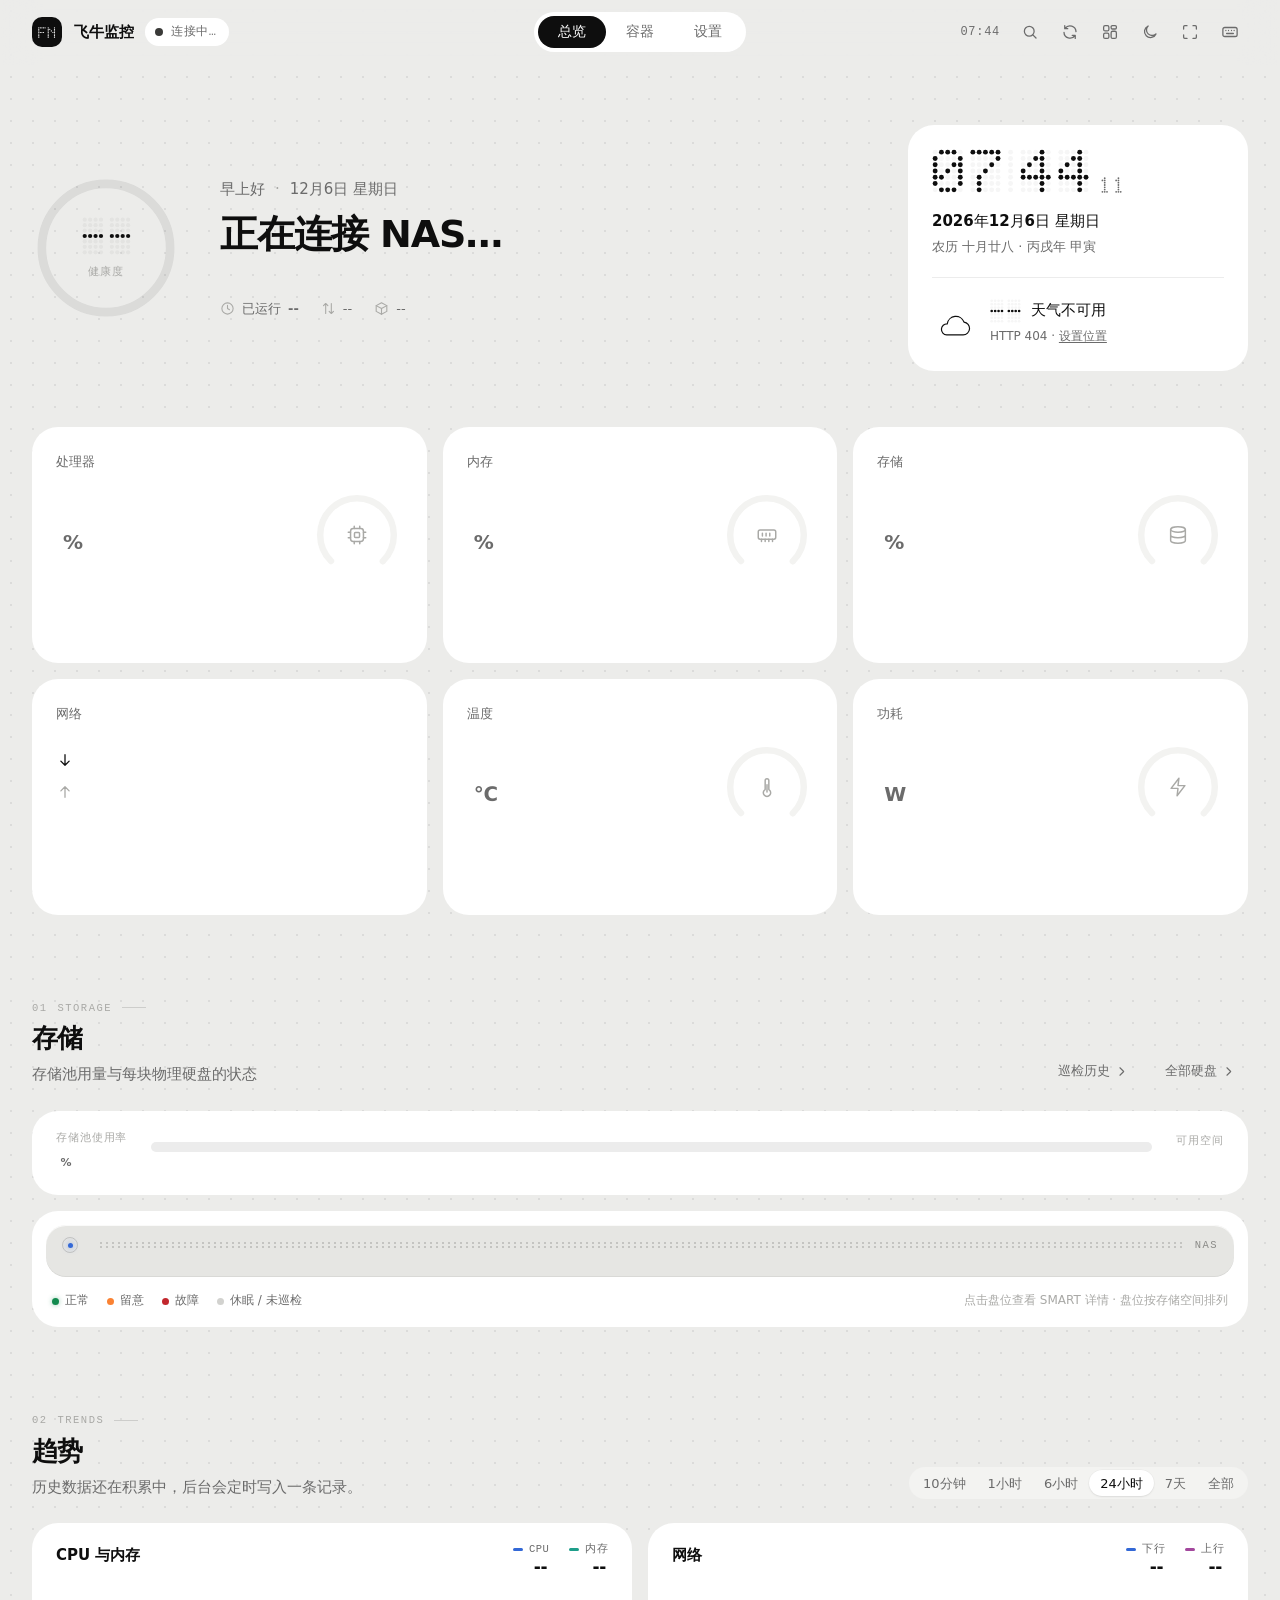
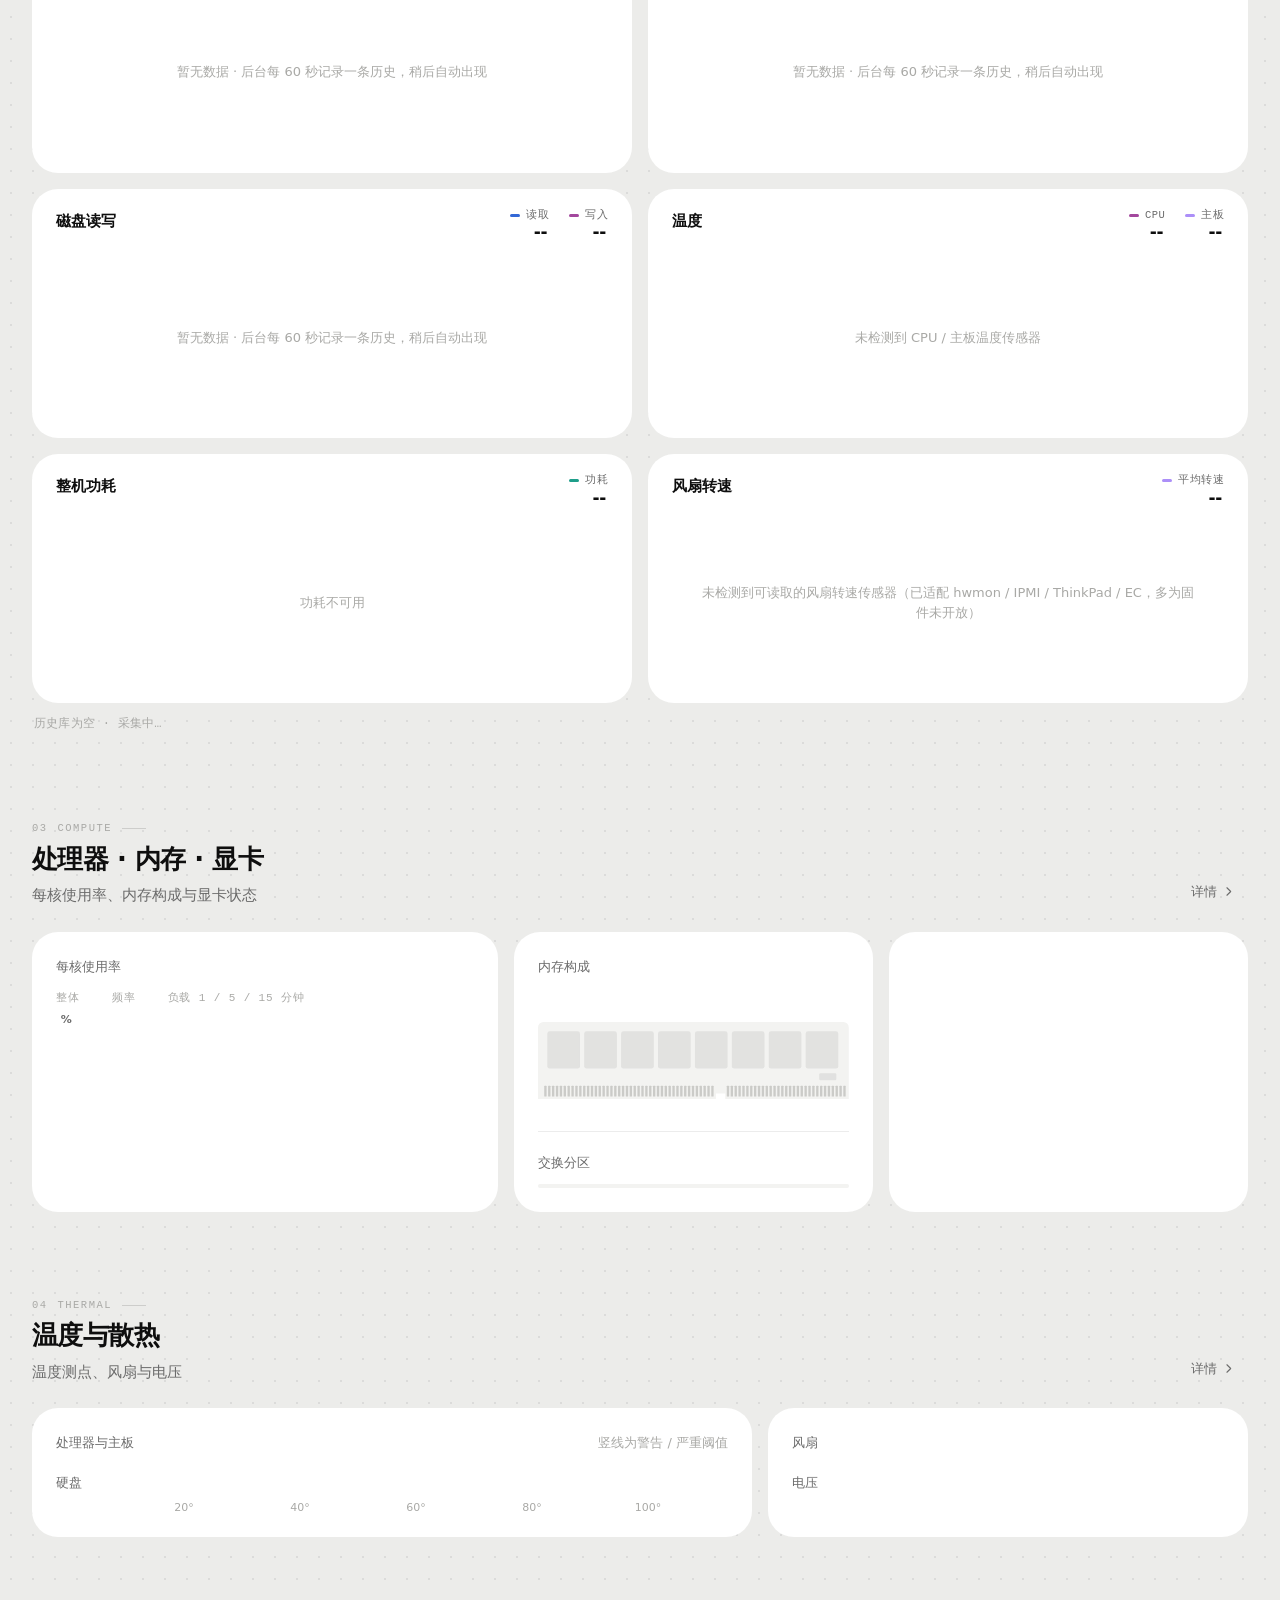
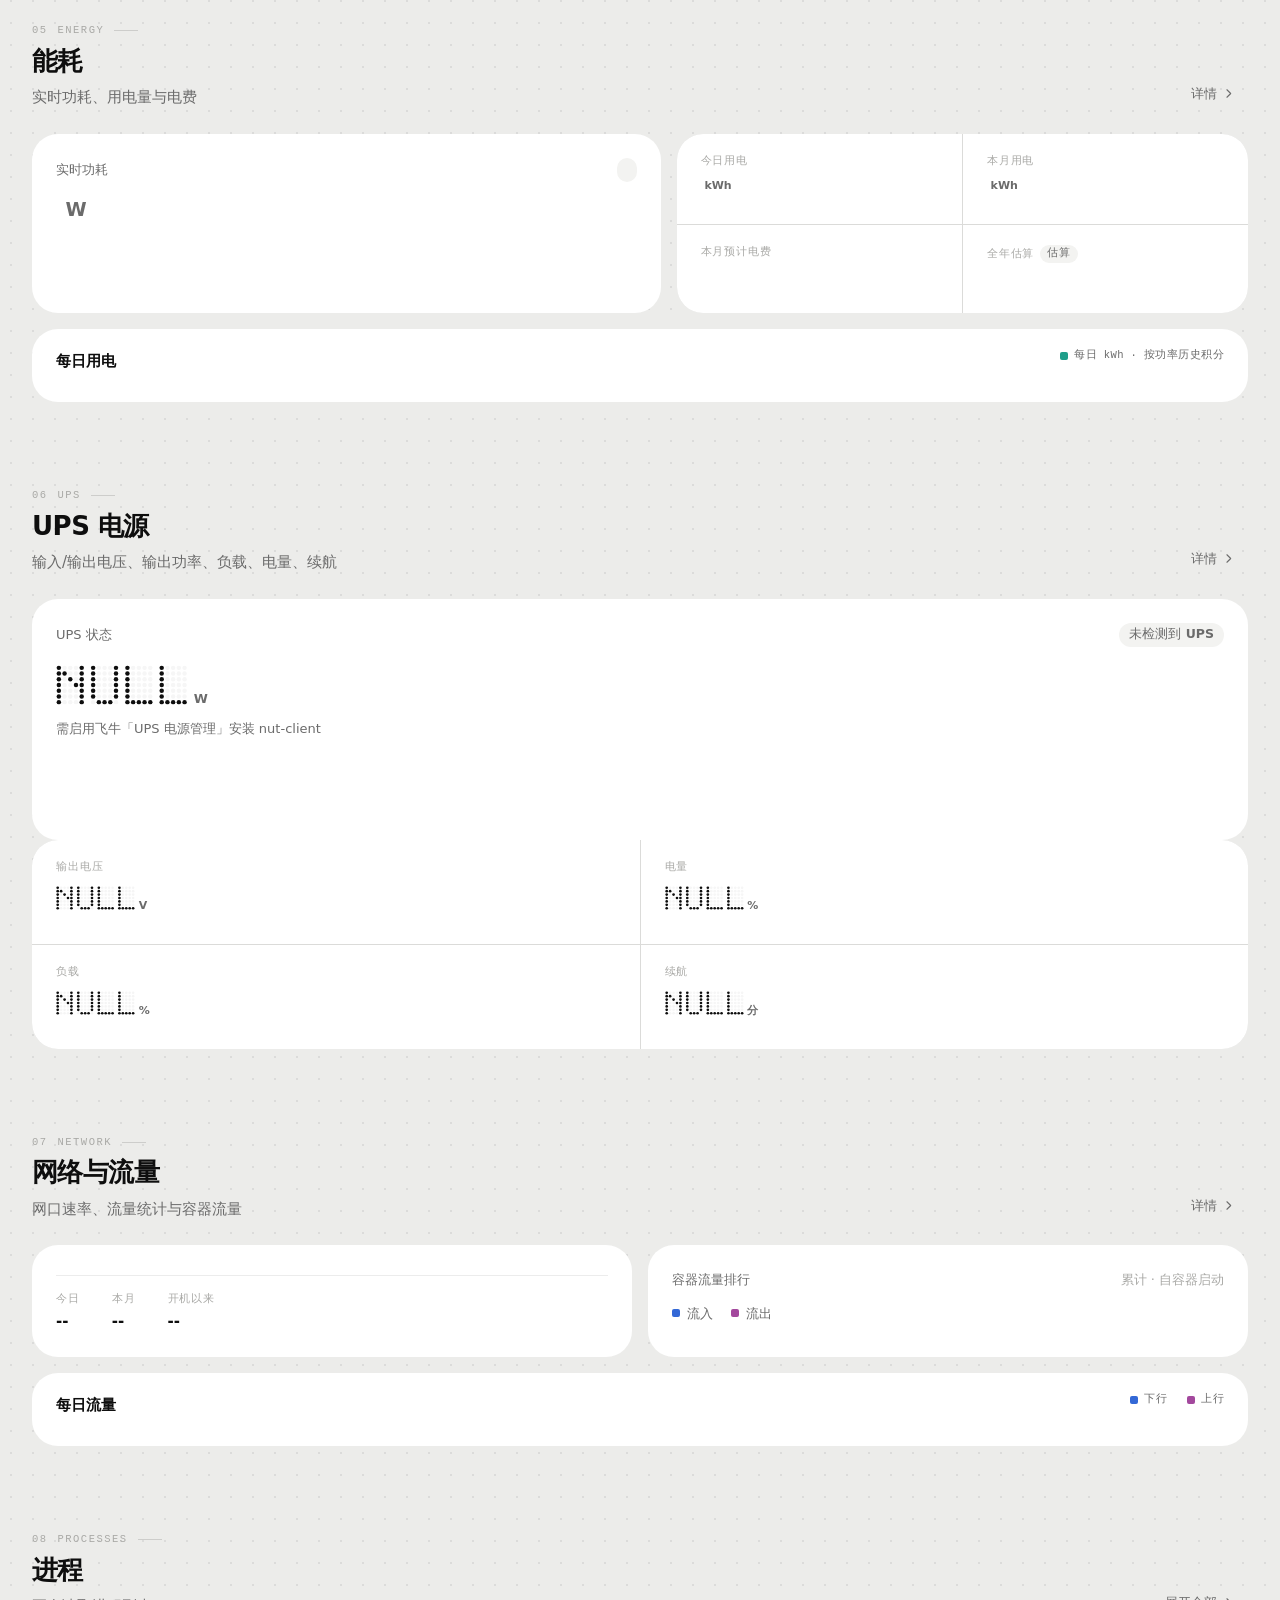
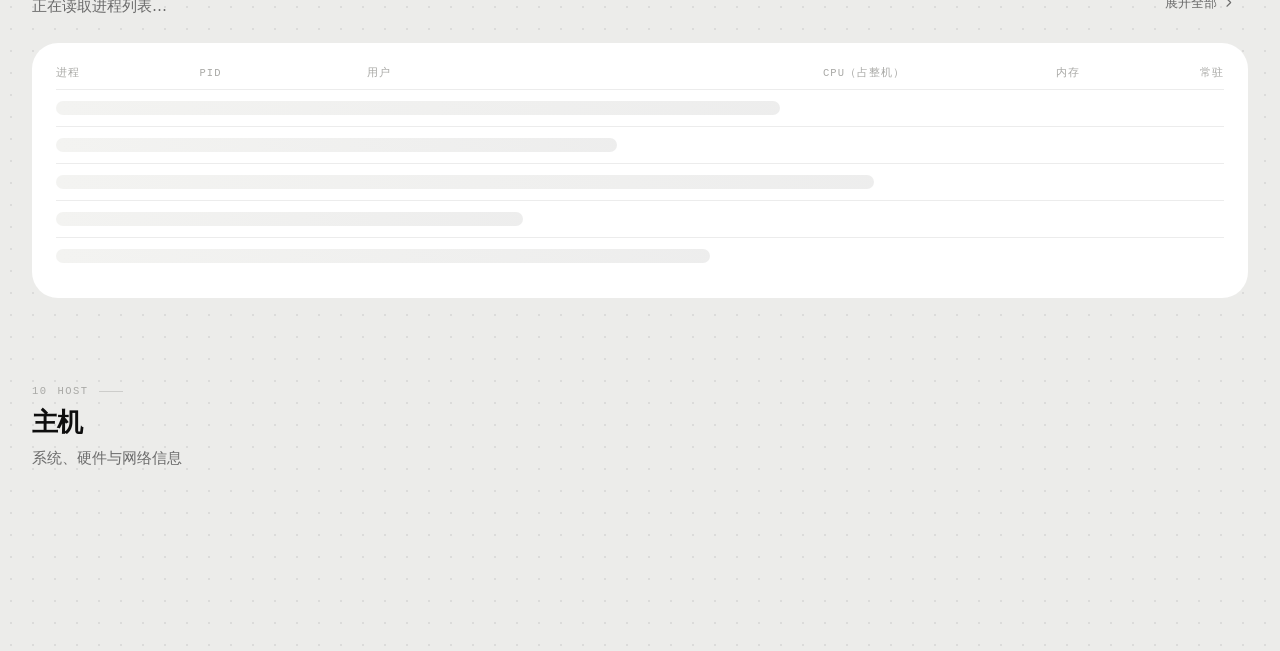
==== commit 5f8fde33: "fix: Issue #36 / #40 功耗与 UPS 6 项修复 P0: - UPS 电池模式首页卡片修复循环次数/健康度复制粘贴重复 bug - 安装包保存目录 set 未持久化（saveCfg" ====
--- a/app/www/index.html
+++ b/app/www/index.html
@@ -3274,11 +3274,11 @@
 if (dv.source === 'battery') {
 setText(x.outVEye, '电池电压'); dnum(x.outV, lv.bat_v, F.d1);
 setText(x.outLbl, lv.out_a != null ? `电流 ${F.d1(lv.out_a)} A` : '');
-setText(x.chgLbl, lv.temp != null ? `温度 ${F.d1(lv.temp)} ℃` : (lv.tech || ''));
+setText(x.chgEye, '剩余电量'); setText(x.chgLbl, lv.temp != null ? `温度 ${F.d1(lv.temp)} ℃` : (lv.tech || ''));
 setText(x.loadEye, '循环次数'); dnum(x.load, lv.cycles, F.int);
 setText(x.loadLbl, lv.health != null ? `健康度 ${F.d1(lv.health)}%` : '');
-setText(x.rtEye, '健康度'); dnum(x.rt, lv.health, F.d1); setText(x.rtU, '%');
-setText(x.rtLbl, lv.cycles != null ? `已循环 ${lv.cycles} 次` : '');
+setText(x.rtEye, '剩余续航'); dnum(x.rt, lv.rt ? Math.round(lv.rt / 60) : null, F.int); setText(x.rtU, '分');
+setText(x.rtLbl, lv.health != null ? `健康度 ${F.d1(lv.health)}%` : '');
 const devTxt = (dv.brand || dv.mfr || '') + (dv.model ? ' ' + dv.model : (dv.name || '电池'));
 setText(x.sub, `${esc(devTxt)} · ${labels.join(' ') || '电池'}`);
 }
@@ -3499,7 +3499,13 @@
 for (let i = 1; i < pts.length; i++) { const dt = pts[i][0] - pts[i - 1][0]; if (dt > 0 && dt <= cap) cum += pts[i - 1][1] * dt / 3.6e6; out.push([pts[i][0], cum]); }
 return out;
 }
-const procRows = (list, key) => list.length ? list.map(p => `<div class="row-i" style="grid-template-columns:1fr auto"><div style="min-width:0"><b style="font-weight:600">${esc(p.comm)}</b> <span class="faint tnum">${esc(p.pid)}</span><div class="cmd-line">${esc(p.args)}</div></div><b class="tnum">${key === 'cpu' ? F.d1(p.cpu) + '%' : F.bytesStr(p.rss)}</b></div>`).join('') : `<div class="row-i">${emptyHTML('暂无进程数据', '需要系统 ps 命令')}</div>`;
+const procRows = (list, key, ncpu) => list.length ? list.map(p => {
+const cpuRaw = +p.cpu || 0;
+const cpuShare = key === 'cpu' && ncpu > 0 ? cpuRaw / ncpu : cpuRaw;
+const cpuTip = key === 'cpu' ? `单核累计 ${F.d1(cpuRaw)}%（${ncpu || 1} 核机器上限 ${F.d1((ncpu || 1) * 100)}%）→ 占整机 ${F.d1(cpuShare)}%` : '';
+const val = key === 'cpu' ? F.d1(cpuShare) + '%' : F.bytesStr(p.rss);
+return `<div class="row-i" style="grid-template-columns:1fr auto"><div style="min-width:0"><b style="font-weight:600">${esc(p.comm)}</b> <span class="faint tnum">${esc(p.pid)}</span><div class="cmd-line">${esc(p.args)}</div></div><b class="tnum"${cpuTip ? ` title="${esc(cpuTip)}"` : ''}>${val}</b></div>`;
+}).join('') : `<div class="row-i">${emptyHTML('暂无进程数据', '需要系统 ps 命令')}</div>`;
 const pillFor = (lv, text) => `<span class="pill ${lv === 'none' ? '' : lv || 'ok'}">${lv === 'sleep' ? ic('moon') : lv === 'warn' || lv === 'crit' ? ic('alert') : lv === 'none' ? ic('info') : '<span class="dot"></span>'}${esc(text)}</span>`;
 const SHEETS = {
 health: {
@@ -3557,7 +3563,7 @@
 const c = o.cpu || {}, hc = (o.hardware || {}).cpu || {};
 dnum(x.v, c.percent); inkTo(x.v, ok(c.percent) ? rampInk(c.percent, 'cpu') : ''); setText(x.load, (c.load || []).map(v => F.d2(v)).join(' / ') || '--');
 (c.per_core || []).forEach((v, i) => { if (!cg[i]) return; cg[i].set(v / 100, LV.cpu(v), 'cpu'); setText(x['cv' + i], F.int(v)); inkTo(x['cv' + i], rampInk(v, 'cpu')); });
-setHTML(x.procs, procRows(((S.procs || {}).processes || []).slice(0, 8), 'cpu'));
+setHTML(x.procs, procRows(((S.procs || {}).processes || []).slice(0, 8), 'cpu', ((o.cpu || {}).logical_cpus) || 1));
 setHTML(x.spec, kvHTML([['型号', dash(hc.model || c.model)], ['核心 / 线程', `${dash(c.cores)} / ${dash(c.threads)}`], ['插槽', dash(c.sockets)], ['当前频率', ok(c.frequency_mhz) && c.frequency_mhz > 0 ? (c.frequency_mhz / 1000).toFixed(2) + ' GHz' : dash(null)], ['架构', dash(hc.arch || (o.system || {}).arch)]]));
 const gs = o.gpu || [];
 setHTML(x.gpu, gs.length ? gs.map(g => { const md = gpuMode(g), iu = gpuIntel(g);
@@ -5149,6 +5155,7 @@
 if (!gpus.length) { toast('未检测到独立显卡', { icon: 'alert' }); return; }
 const arr = list();
 gpus.forEach(g => {
+if (g && g.type === 'igpu') return;
 const nm = (g && (g.name || g.model || g.product)) || '';
 if (nm && !arr.some(a => a.name === nm)) arr.push({ name: String(nm).slice(0, 64), count: 1, watt: '' });
 });
@@ -6441,7 +6448,7 @@
 }
 });
 x.rows.append(setRow(cfgToggle('update_autoupdate', '自动更新', { hint: '后台每 6 小时检查一次，发现新版本自动下载并直接安装、重启服务' })));
-const dirRow = setRow({ k: 'updDir', label: '安装包保存目录', type: 'input', mono: true, placeholder: '留空 = 数据目录下的 update 文件夹', hint: '「下载到 NAS」的保存位置：留空为默认目录，或填写存储空间路径（/vol1/…）；下载后可在飞牛文件管理中查看，或到应用中心「手动安装」选择该文件升级', get: () => S.updDir || '', set: v => { S.updDir = v; } });
+const dirRow = setRow({ k: 'updDir', label: '安装包保存目录', type: 'input', mono: true, placeholder: '留空 = 数据目录下的 update 文件夹', hint: '「下载到 NAS」的保存位置：留空为默认目录，或填写存储空间路径（/vol1/…）；下载后可在飞牛文件管理中查看，或到应用中心「手动安装」选择该文件升级', get: () => S.cfg.update_download_dir || '', set: v => { saveCfg({ update_download_dir: v }, '安装包保存目录'); } });
 x.rows.append(dirRow);
 card._sync = () => { draw(); $$('.set-row', x.rows).forEach(r => r._sync && r._sync()); };
 draw();
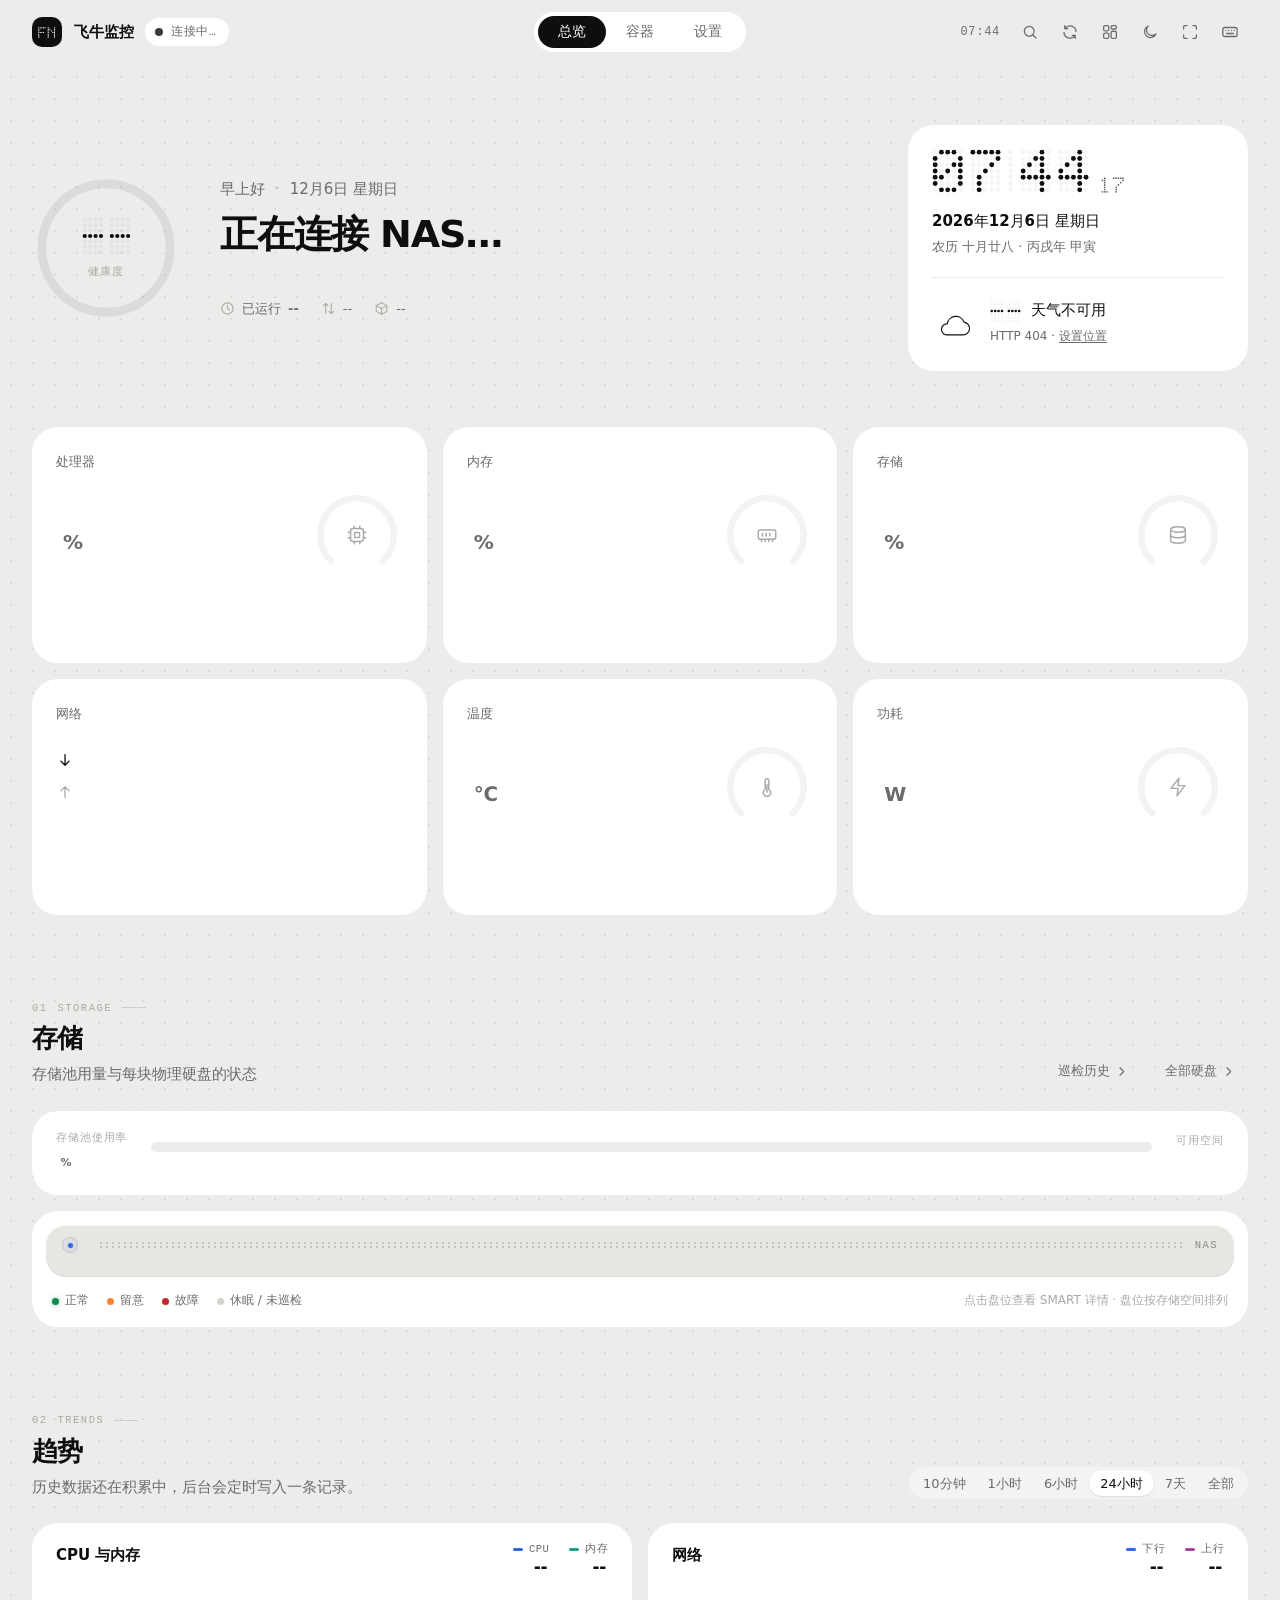
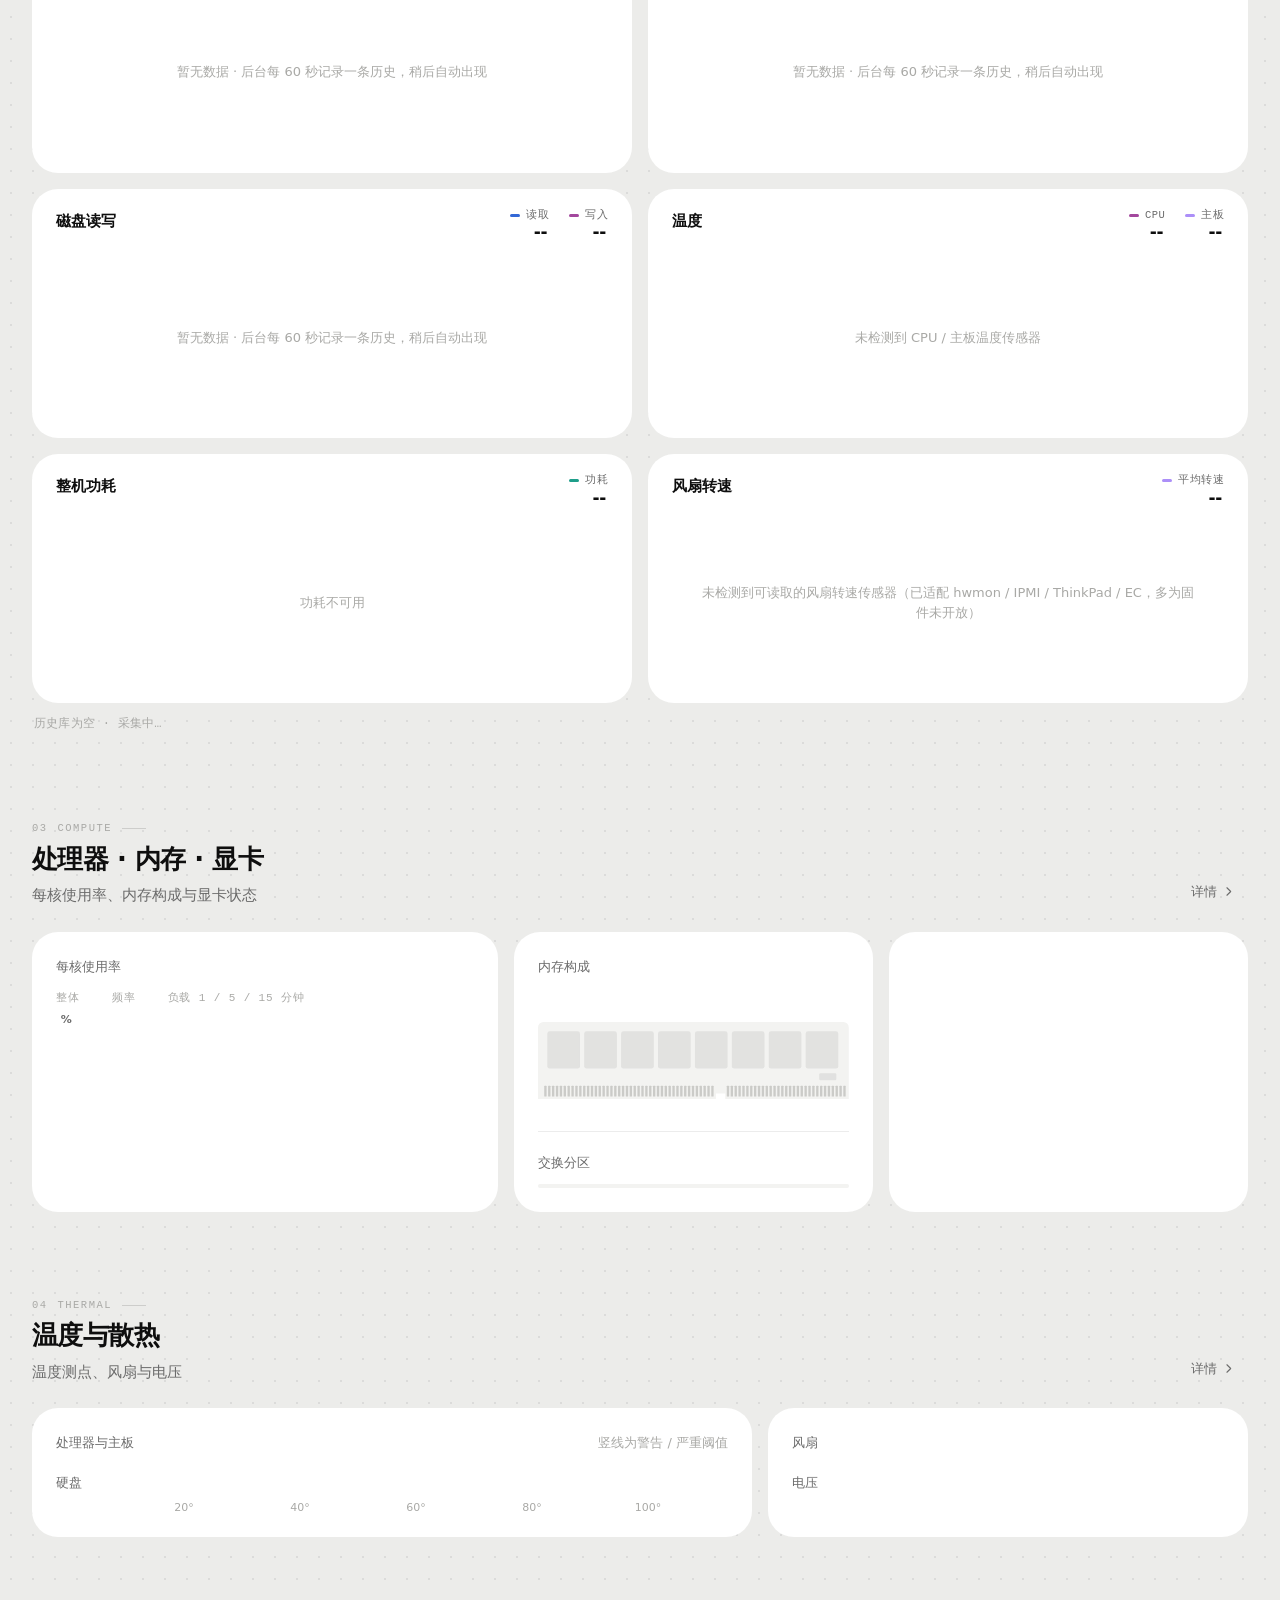
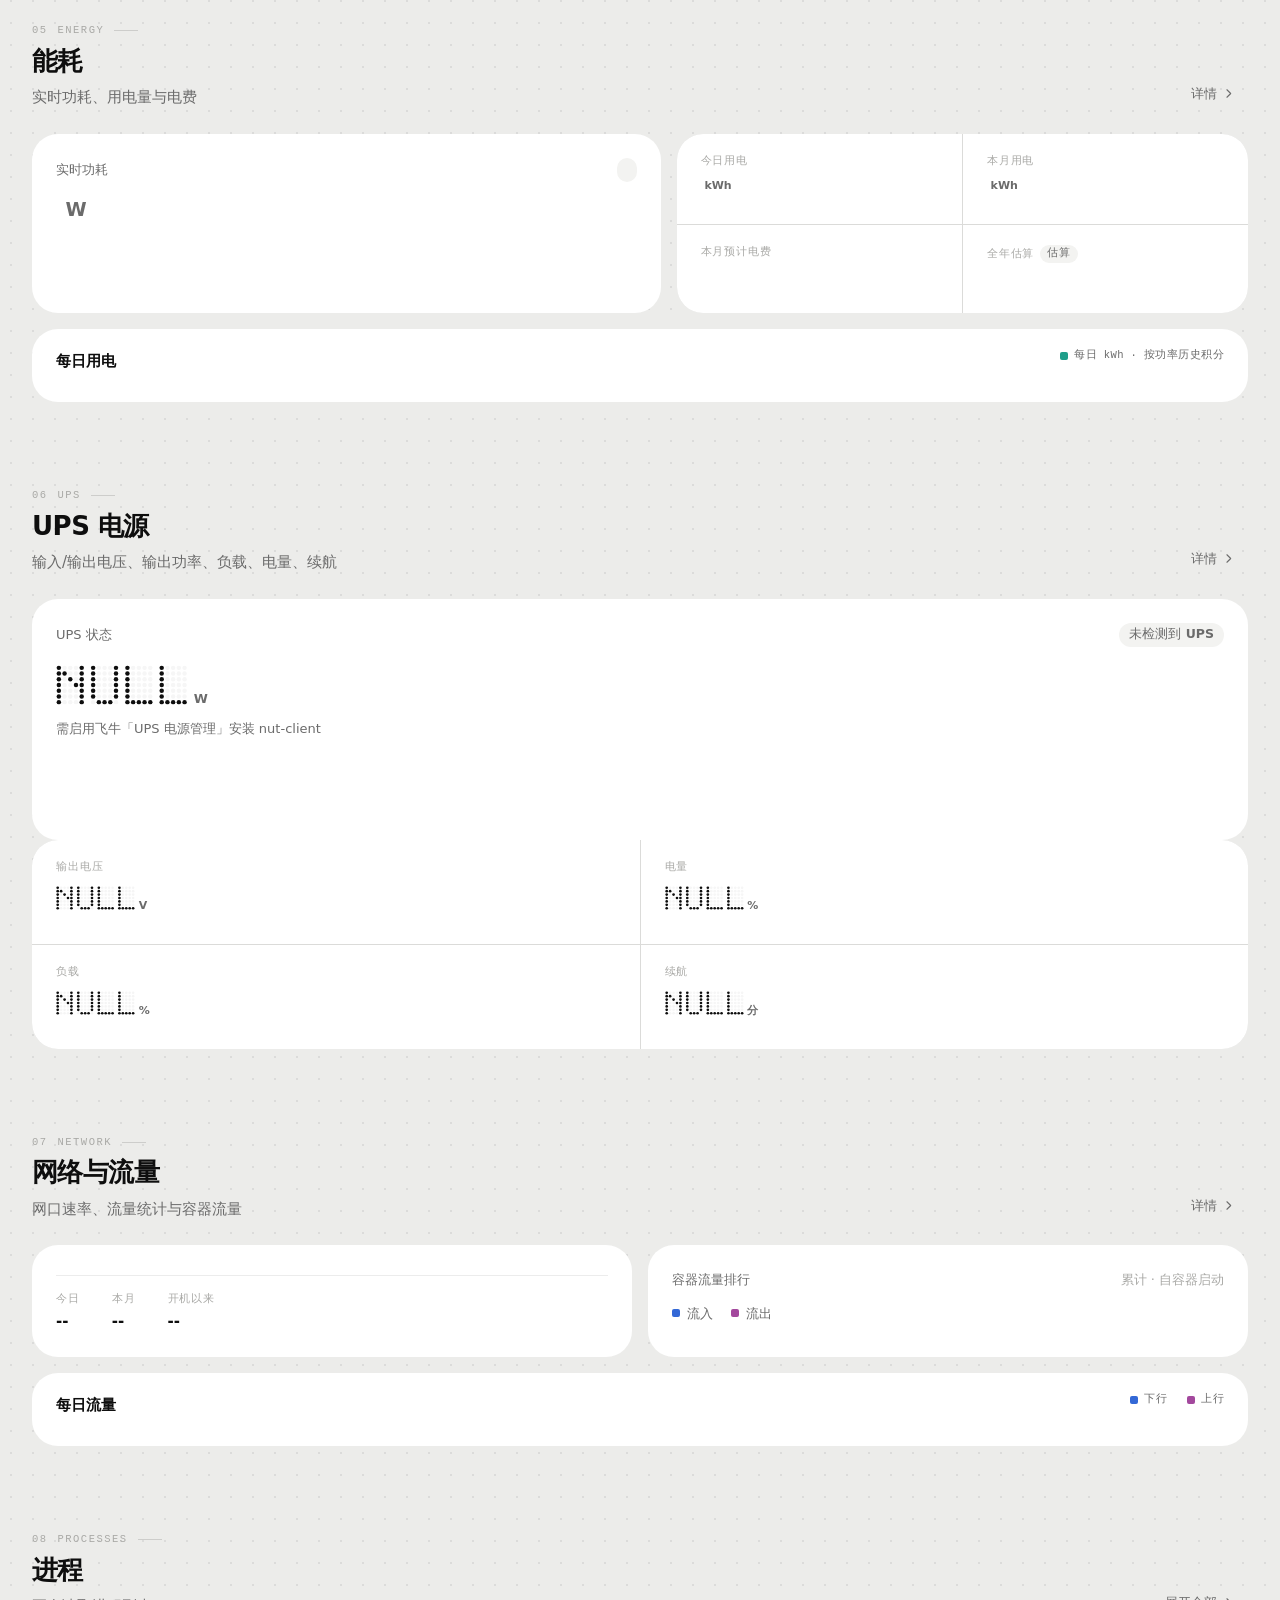
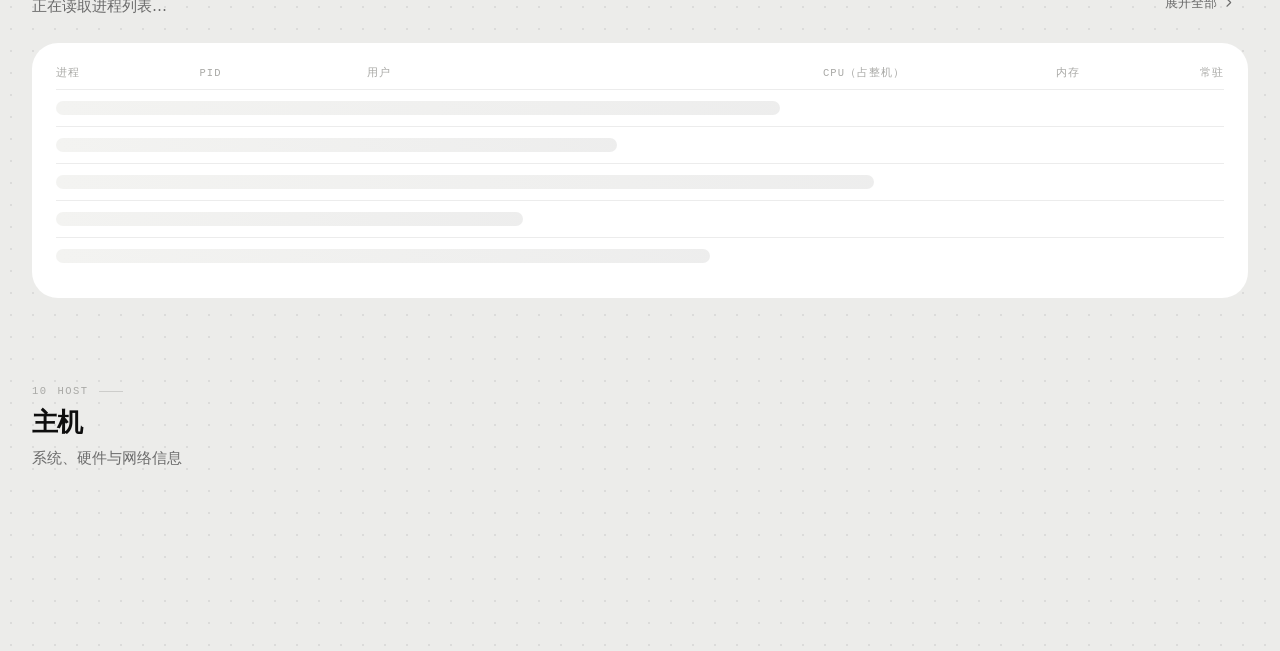
==== commit a8a4e3d3: "fix: AMD 独显误判核显 + 前端空指针 - _gpu_ident_list_uncached: 删掉 Display controller class 辅助判断，仅 APU 代号 → igpu" ====
--- a/app/www/index.html
+++ b/app/www/index.html
@@ -6448,7 +6448,7 @@
 }
 });
 x.rows.append(setRow(cfgToggle('update_autoupdate', '自动更新', { hint: '后台每 6 小时检查一次，发现新版本自动下载并直接安装、重启服务' })));
-const dirRow = setRow({ k: 'updDir', label: '安装包保存目录', type: 'input', mono: true, placeholder: '留空 = 数据目录下的 update 文件夹', hint: '「下载到 NAS」的保存位置：留空为默认目录，或填写存储空间路径（/vol1/…）；下载后可在飞牛文件管理中查看，或到应用中心「手动安装」选择该文件升级', get: () => S.cfg.update_download_dir || '', set: v => { saveCfg({ update_download_dir: v }, '安装包保存目录'); } });
+const dirRow = setRow({ k: 'updDir', label: '安装包保存目录', type: 'input', mono: true, placeholder: '留空 = 数据目录下的 update 文件夹', hint: '「下载到 NAS」的保存位置：留空为默认目录，或填写存储空间路径（/vol1/…）；下载后可在飞牛文件管理中查看，或到应用中心「手动安装」选择该文件升级', get: () => (S.cfg && S.cfg.update_download_dir) || '', set: v => { saveCfg({ update_download_dir: v }, '安装包保存目录'); } });
 x.rows.append(dirRow);
 card._sync = () => { draw(); $$('.set-row', x.rows).forEach(r => r._sync && r._sync()); };
 draw();
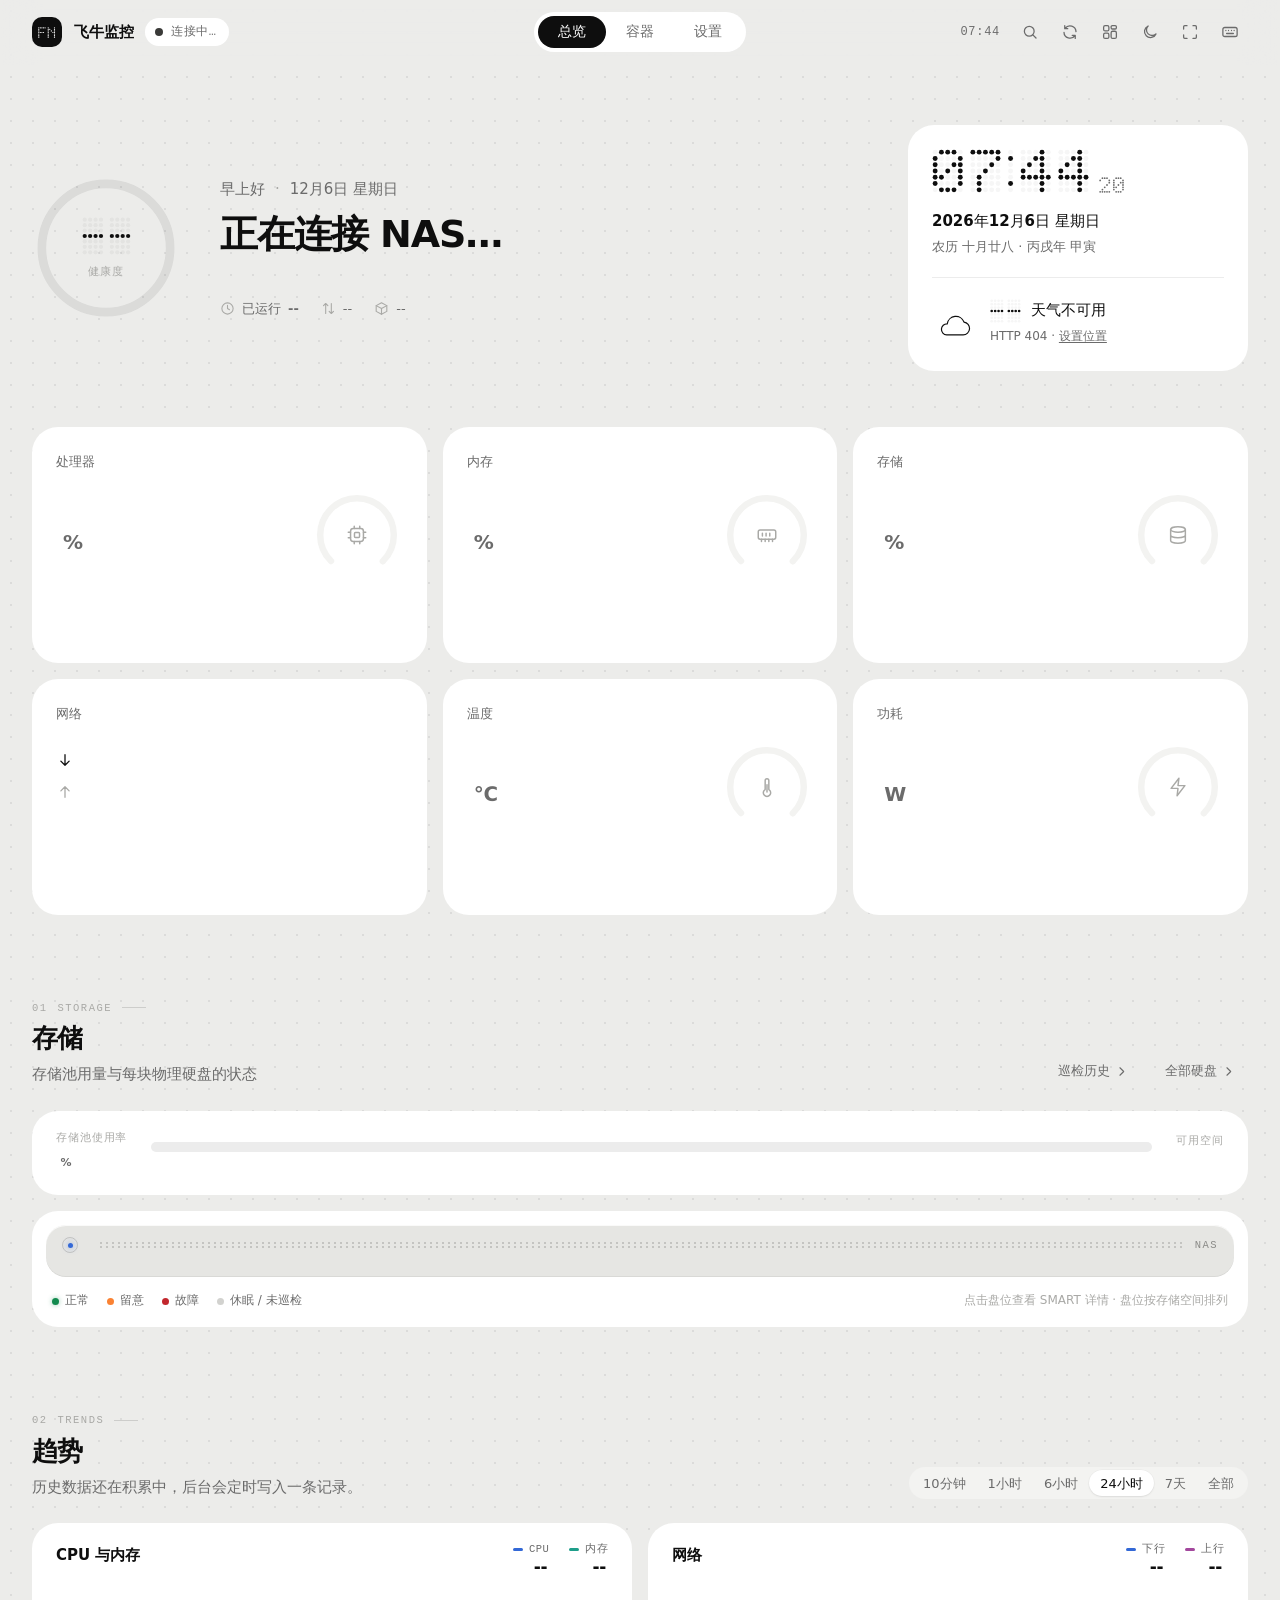
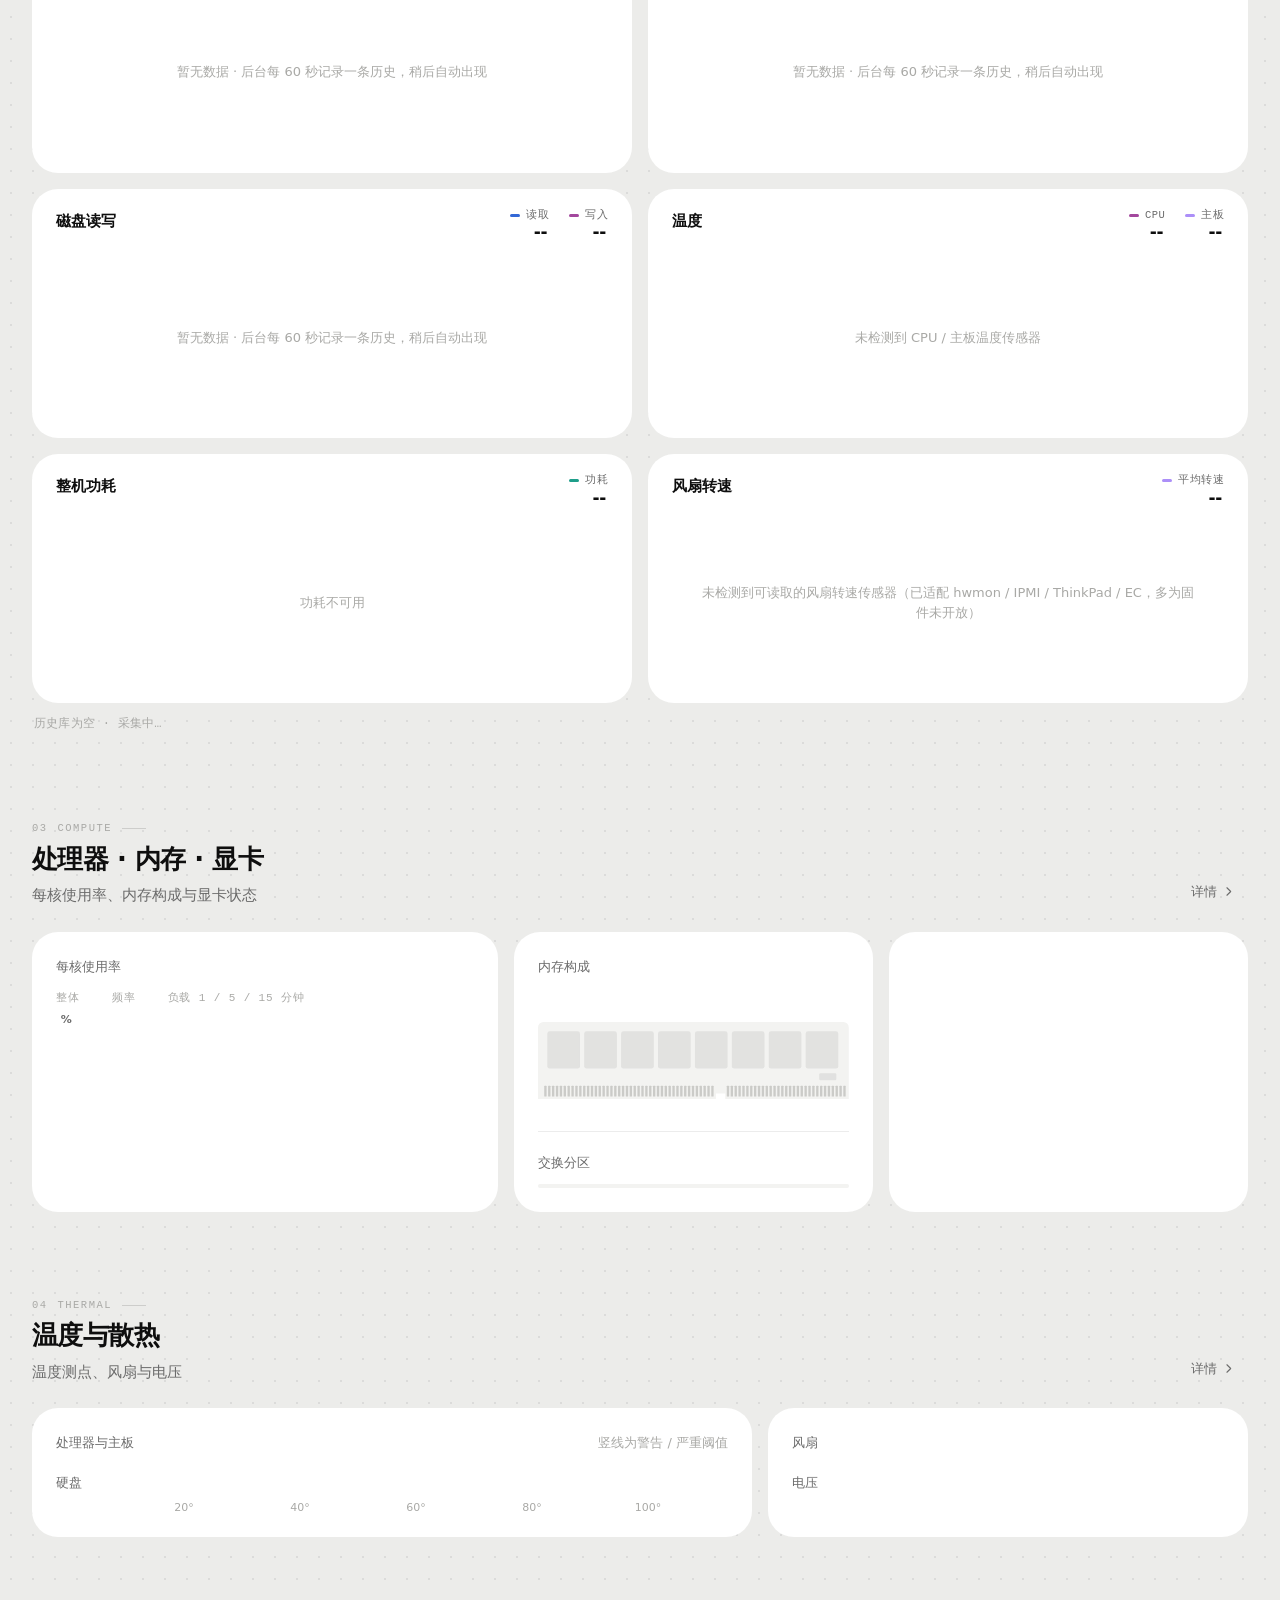
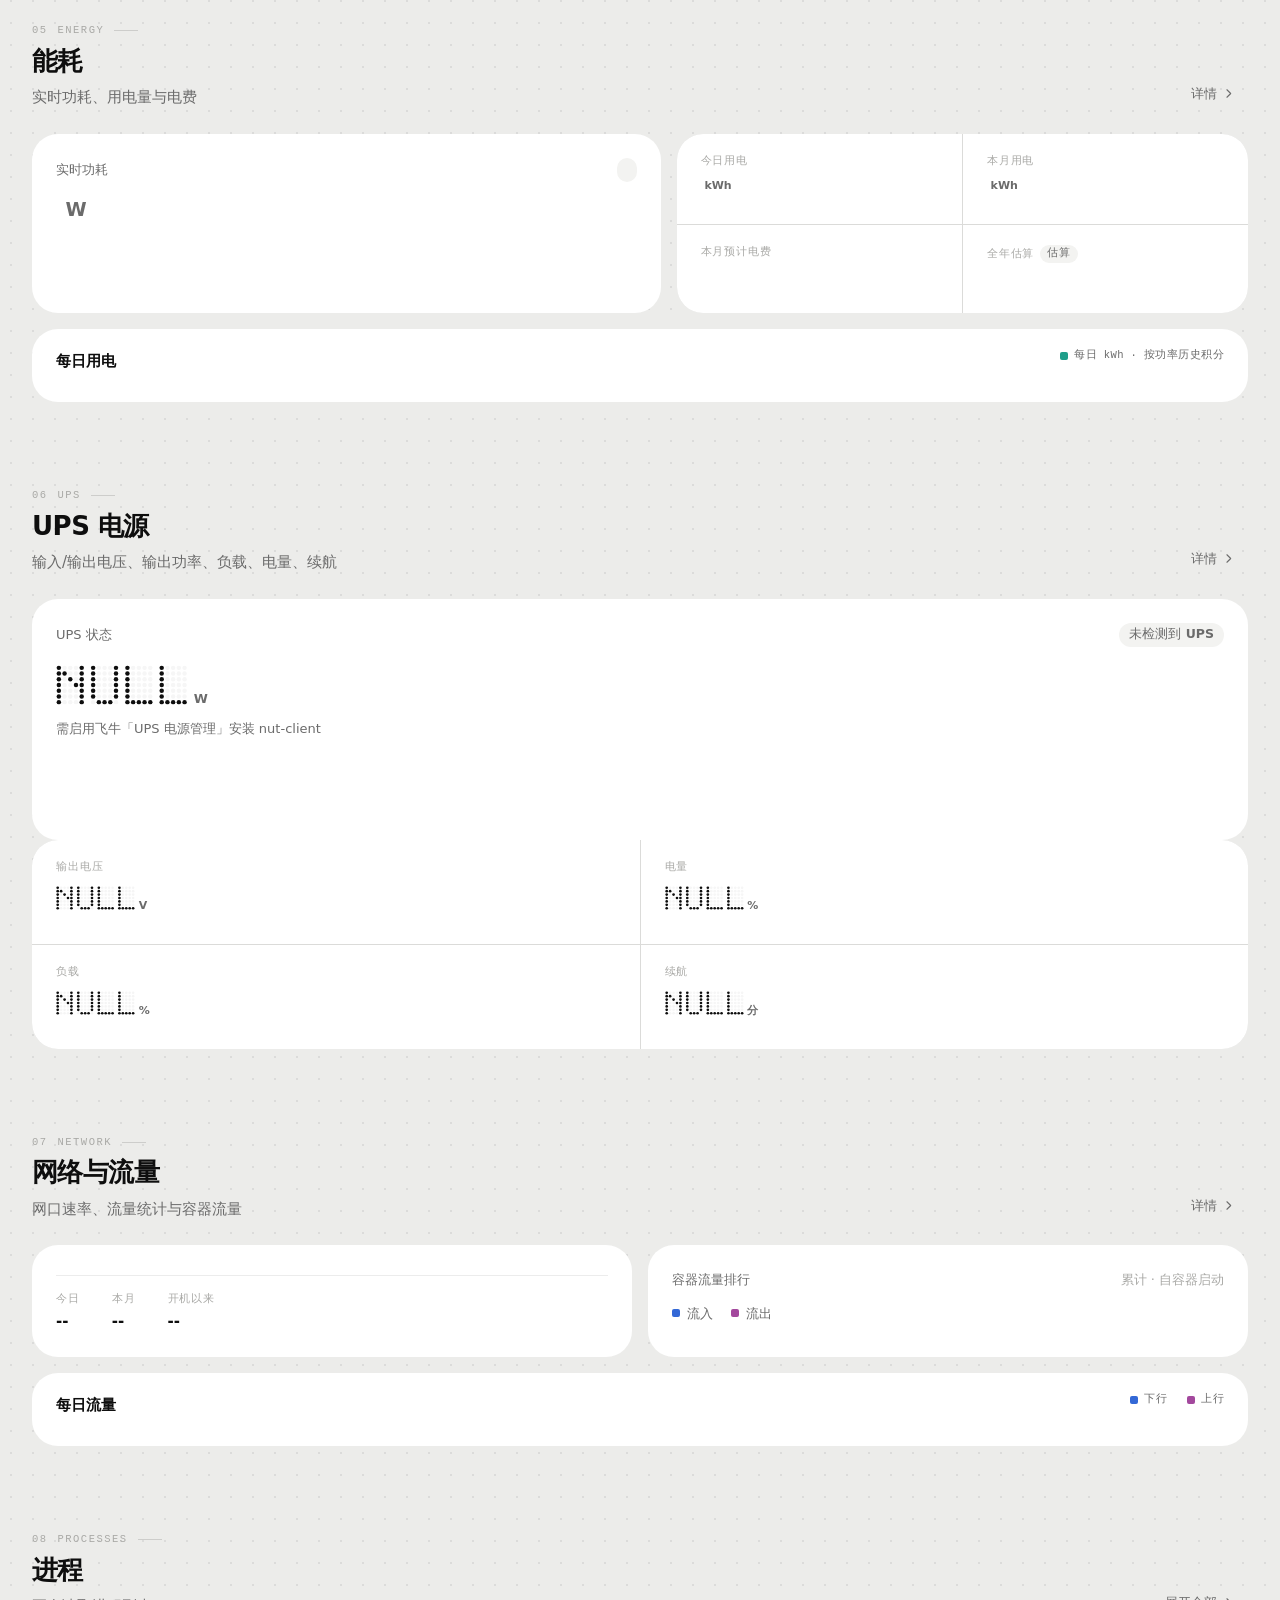
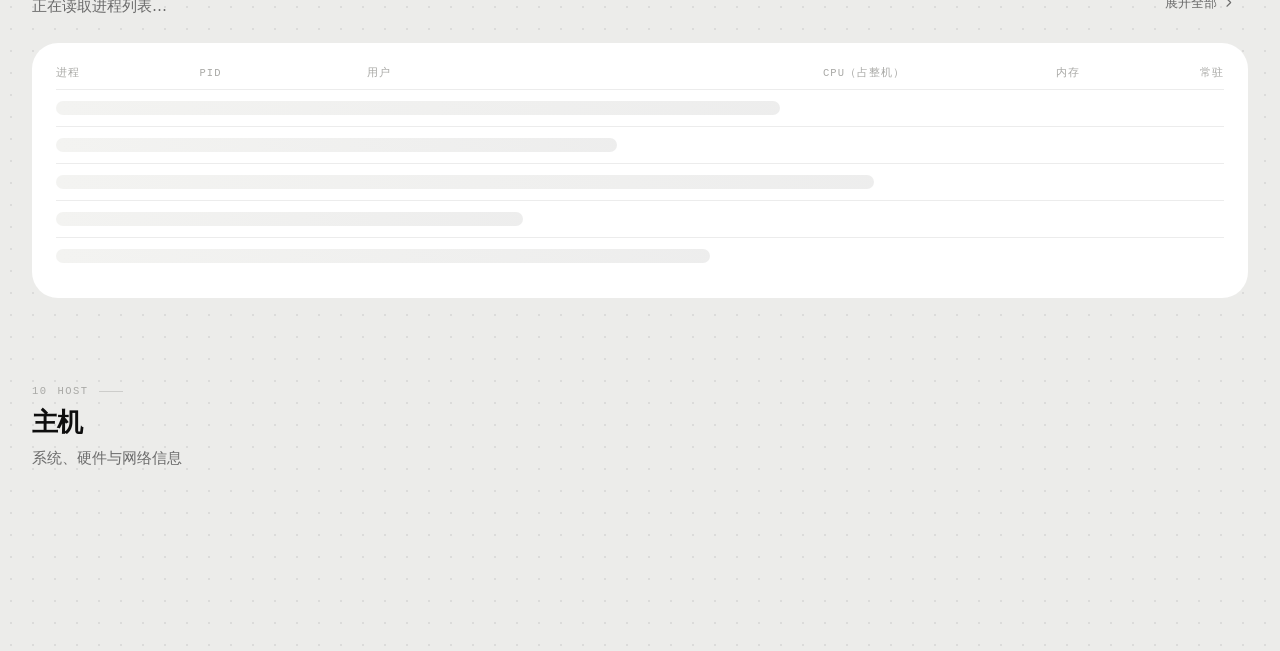
==== commit 502cca80: "feat: 硬盘功耗自动检测 + AMD 独显核显判定修复 + 空指针保护 - 新增 detect_disks_for_power() + /api/disk_ident：枚举 /sys/block " ====
--- a/app/www/index.html
+++ b/app/www/index.html
@@ -5079,7 +5079,7 @@
 <input class="textfield mono" type="number" min="0" max="50" step="0.5" value="${isFinite(+d.watt) ? d.watt : ''}" data-f="watt" aria-label="单盘功耗" style="width:5.5em">
 <span class="faint">W</span>
 <button class="btn ghost pp-del" type="button" data-del="${i}" aria-label="删除该设备">${ic('x')}</button>
-</div>`).join('') + `<div class="pp-foot"><button class="btn ghost" type="button" data-add>+ 添加设备</button><span class="faint">${arr.length ? `硬盘合计 ${total(arr).toFixed(1)} W` : '留空则按机械 / 固态自动识别，单盘功耗见下方'}</span></div>`;
+</div>`).join('') + `<div class="pp-foot"><button class="btn ghost" type="button" data-autodetect>🔍 自动检测硬盘</button><button class="btn ghost" type="button" data-add>+ 添加设备</button><span class="faint">${arr.length ? `硬盘合计 ${total(arr).toFixed(1)} W` : '留空则按机械 / 固态自动识别，单盘功耗见下方'}</span></div>`;
 };
 el.addEventListener('change', e => {
 const inp = e.target.closest('[data-f]'); if (!inp) return;
@@ -5098,6 +5098,13 @@
 el.addEventListener('click', e => {
 const del = e.target.closest('[data-del]');
 if (del) { const arr = list(); arr.splice(+del.dataset.del, 1); it.set(arr, row); return; }
+if (e.target.closest('[data-autodetect]')) {
+fetch('/api/disk_ident').then(r => r.json()).then(j => {
+if (!j.ok || !Array.isArray(j.rows) || !j.rows.length) { toast('未检测到物理硬盘', { icon: 'warn' }); return; }
+it.set(j.rows, row); toast(`检测到 ${j.rows.reduce((s, r) => s + (+r.count || 0), 0)} 块硬盘`, { icon: 'ok' });
+}).catch(() => toast('硬盘检测请求失败', { icon: 'alert' }));
+return;
+}
 if (e.target.closest('[data-add]')) {
 const arr = list();
 if (arr.length >= 8) { toast('最多 8 条设备', { icon: 'alert' }); return; }
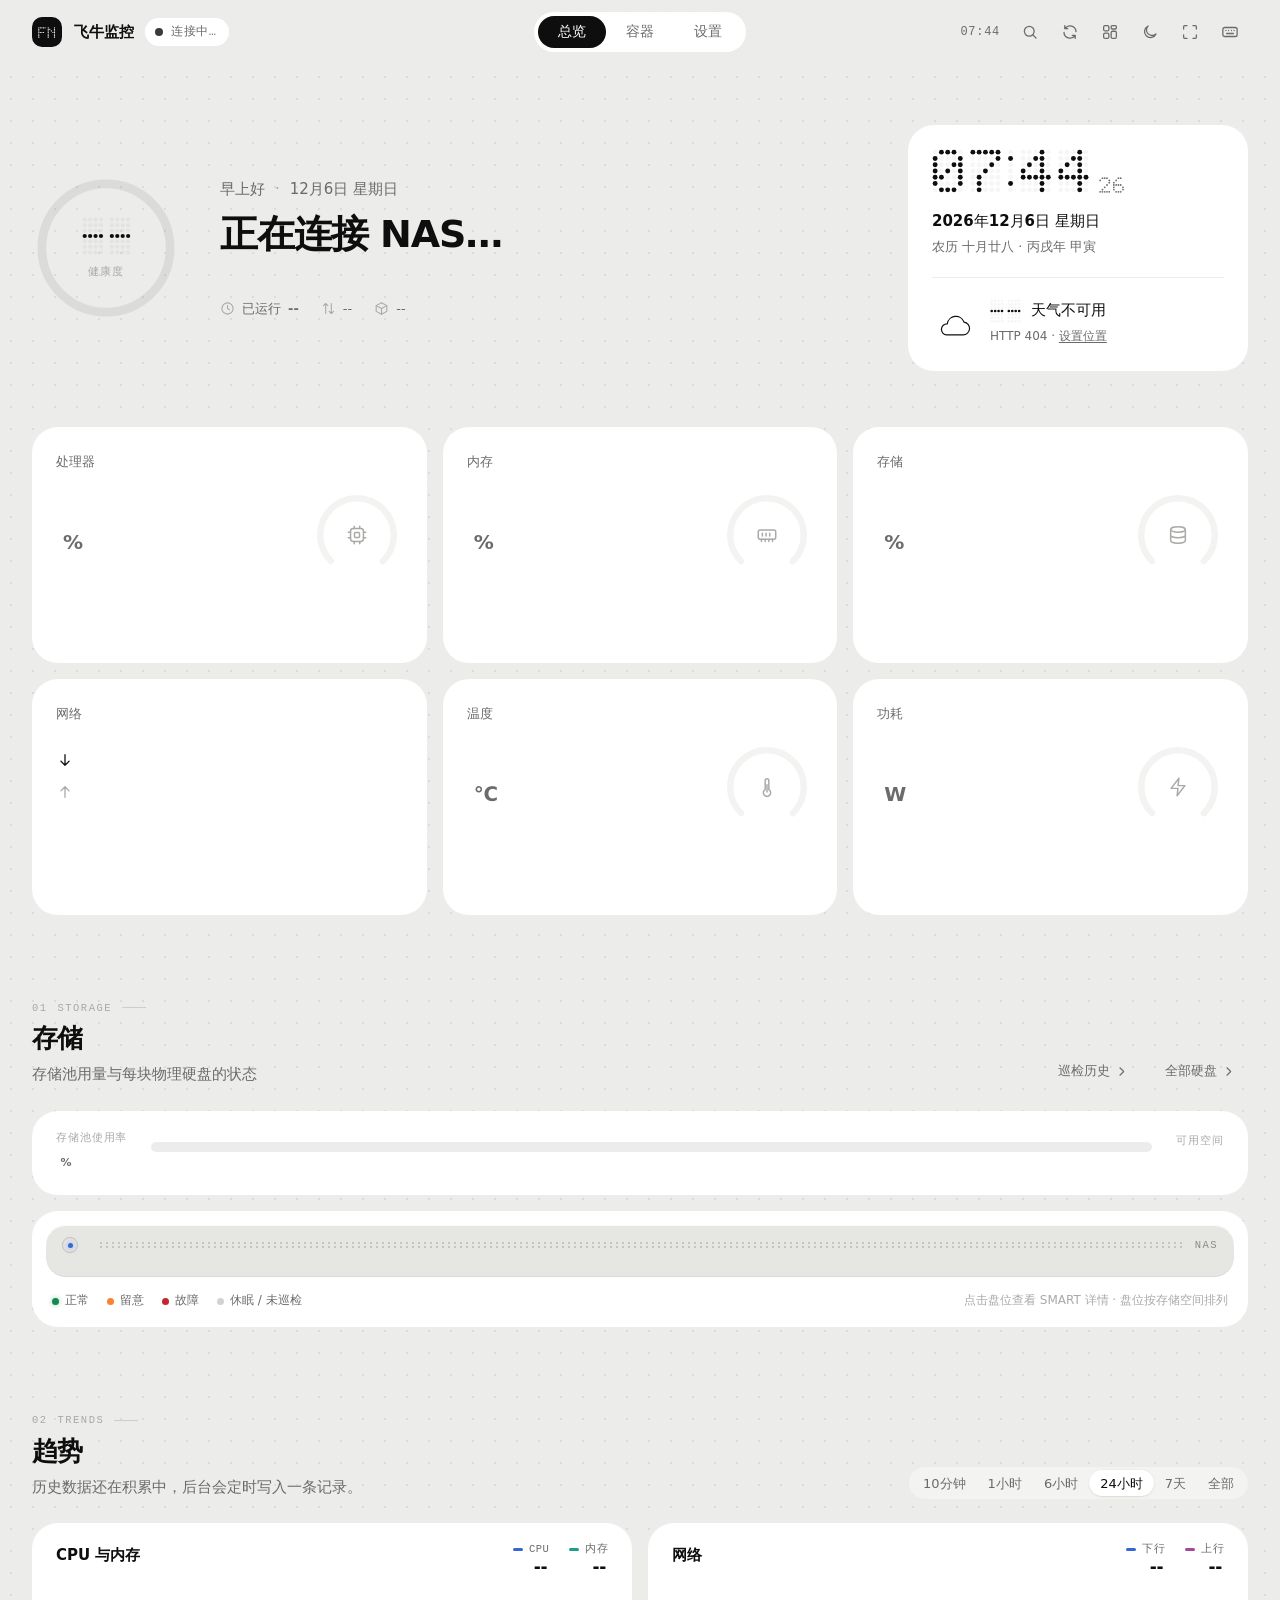
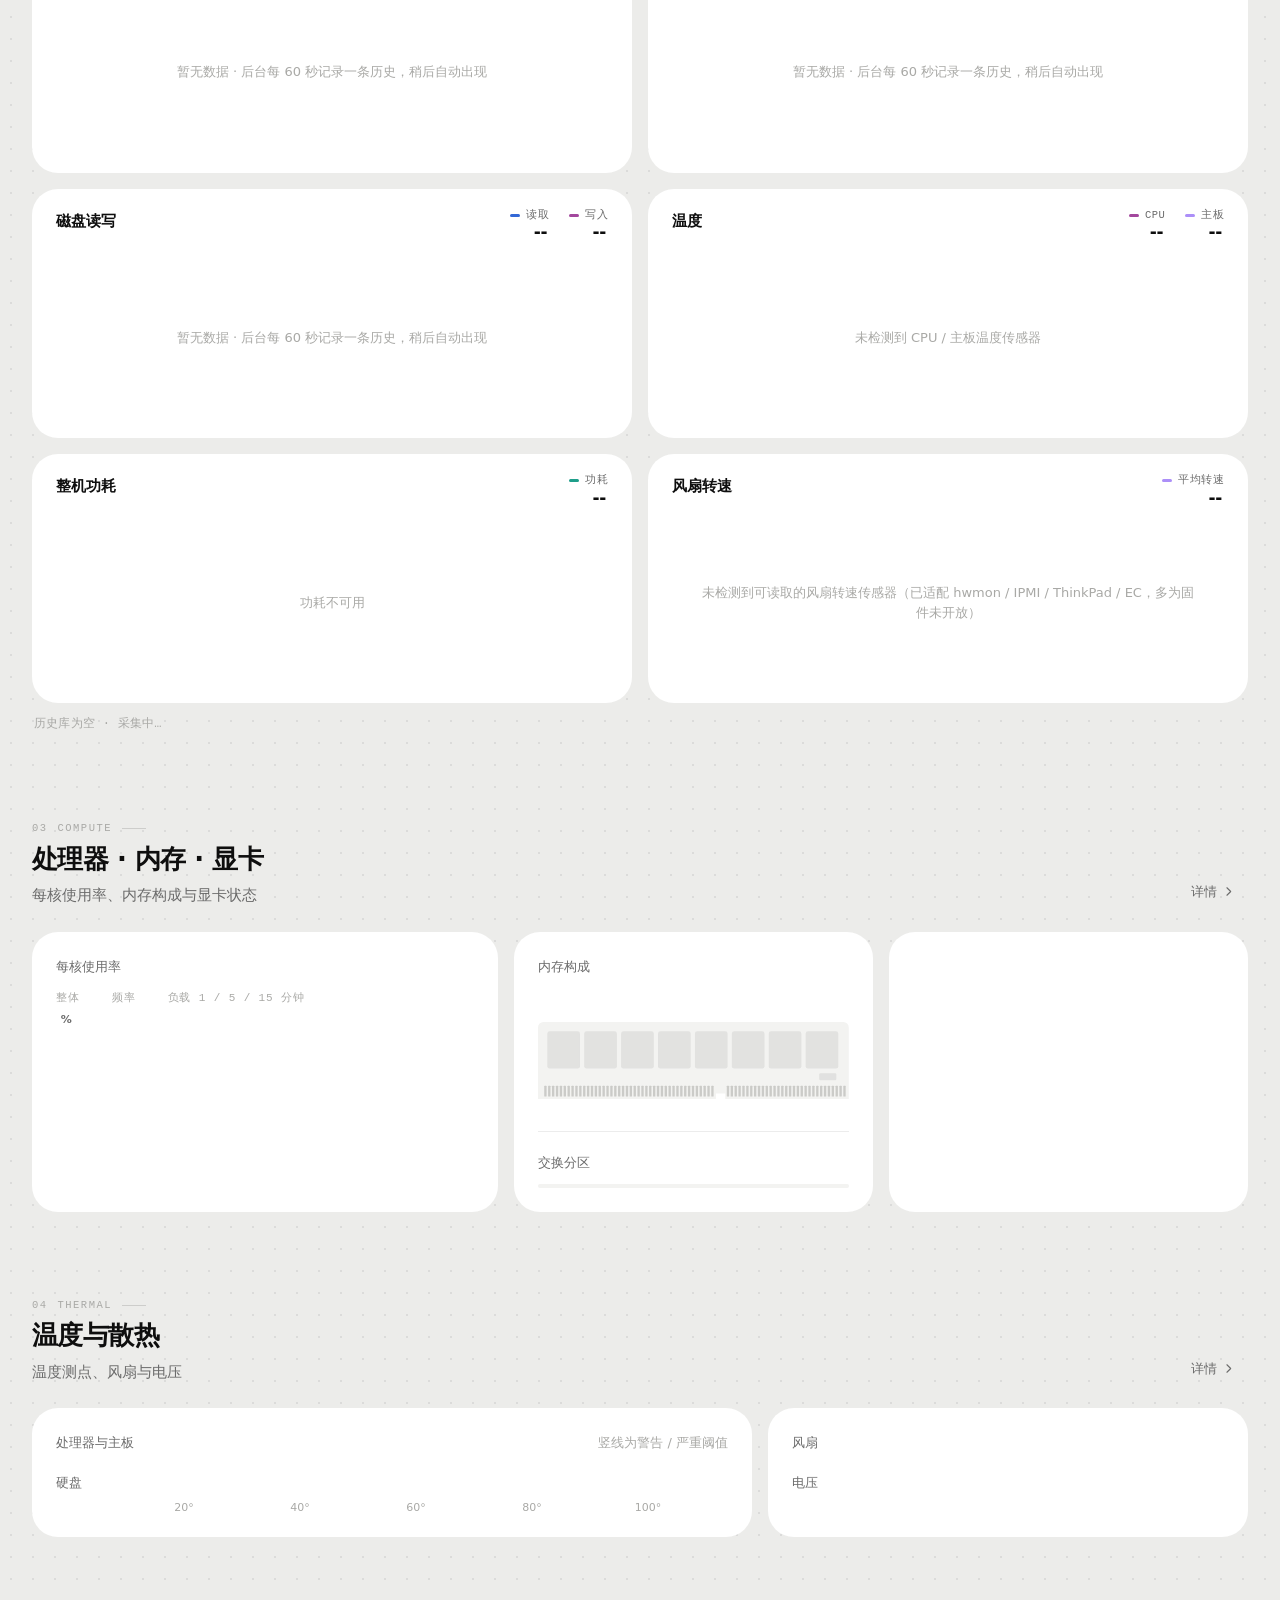
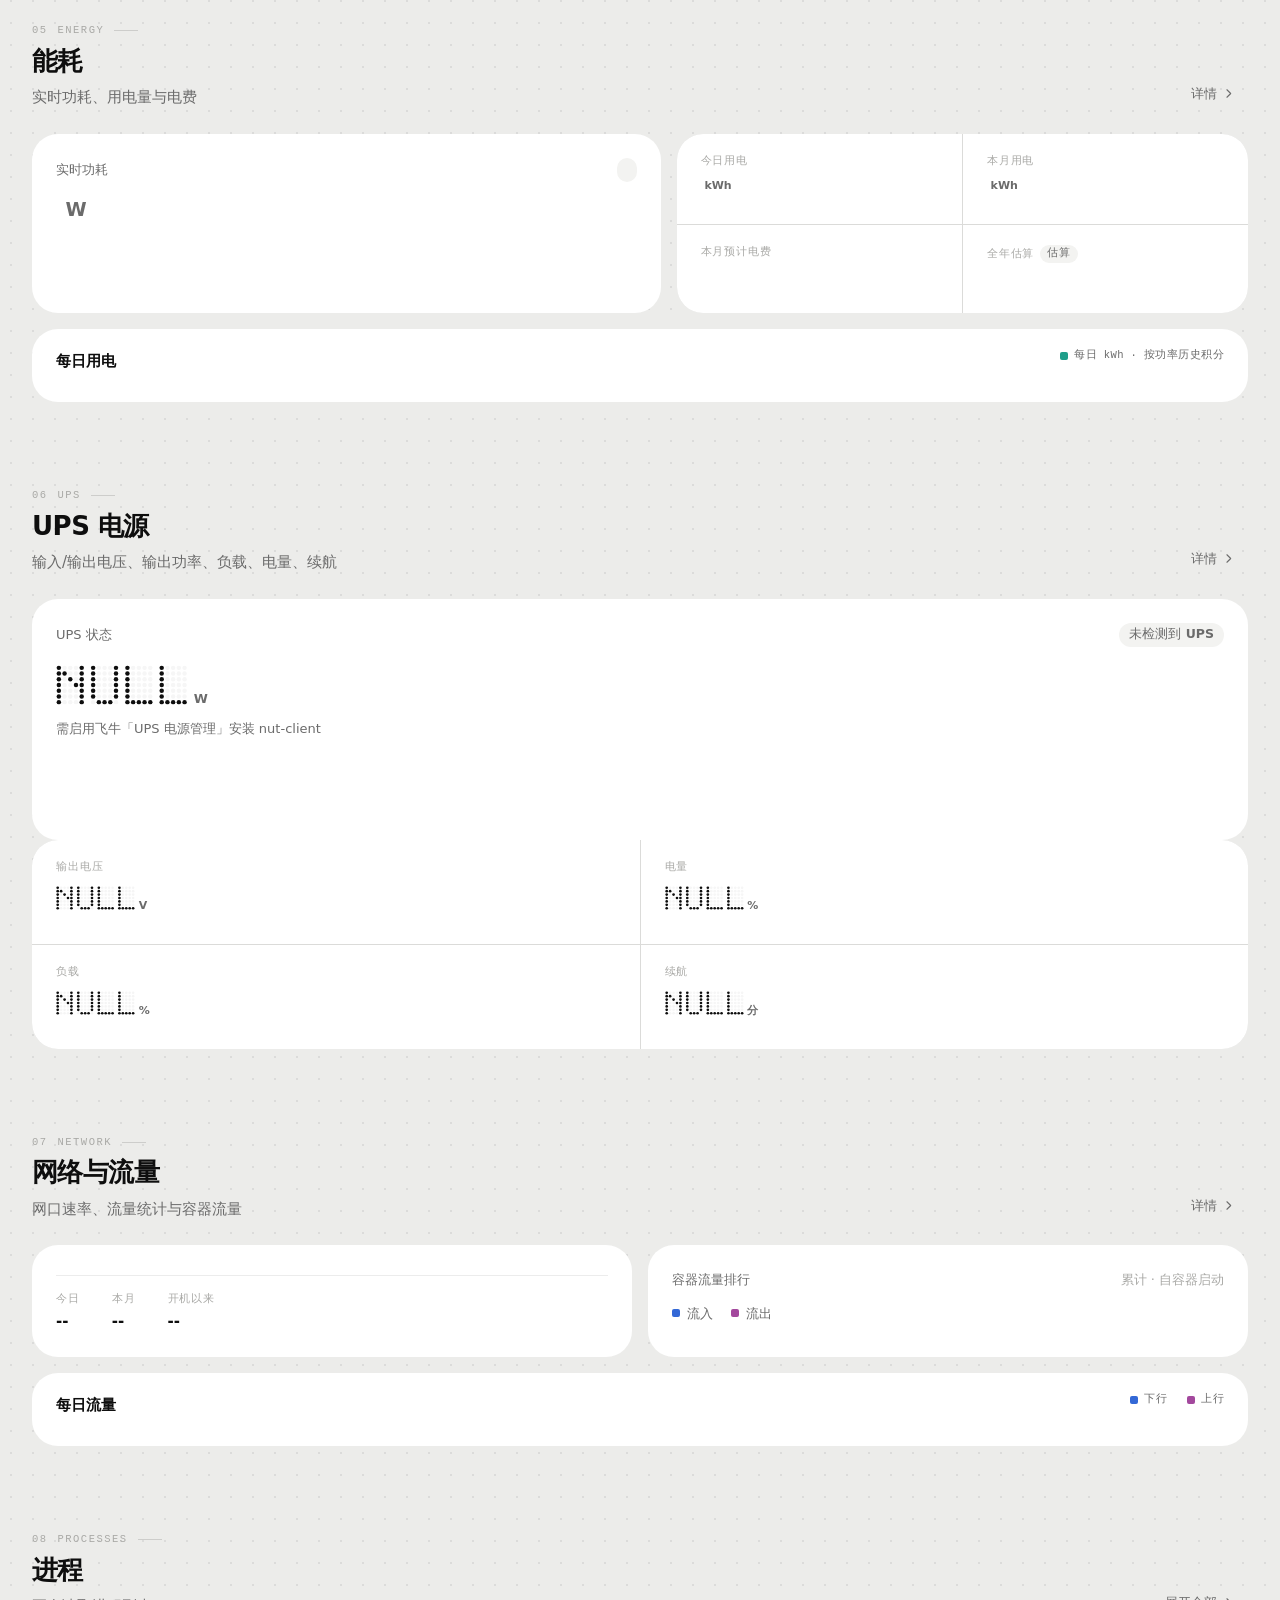
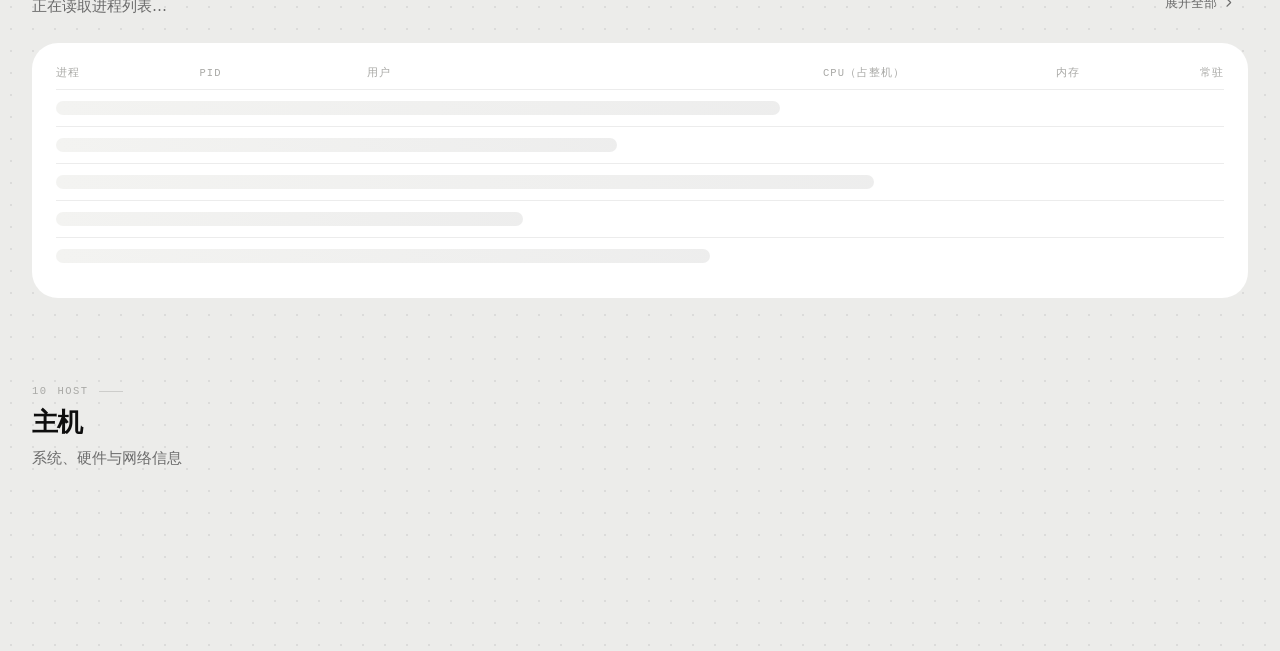
==== commit c3d55fe3: "feat: fnOS 全通路访问兼容 v2.42.20 - 前端 GW_PREFIX 自动检测（index.html + login.html）   /app/fnmonitor（统一网关）或 /tr" ====
--- a/app/www/index.html
+++ b/app/www/index.html
@@ -2308,9 +2308,14 @@
 return (li.isLeap ? "闰" : "") + li.monthName + li.dayName + " · " + li.gzY + "年 " + li.gzD;
 }
 const loginURL = () => location.pathname.replace(/[^/]*$/, '') + 'login.html';
+const GW_PREFIX = (() => {
+const m = location.pathname.match(/^(\/app\/[^/]+)/);
+return m ? m[1] : '';
+})();
 const API = {
 async req(url, opt) {
-const r = await fetch(url, Object.assign({ cache: 'no-store', credentials: 'same-origin' }, opt || {}));
+const fullUrl = GW_PREFIX && url.startsWith('/') ? GW_PREFIX + url : url;
+const r = await fetch(fullUrl, Object.assign({ cache: 'no-store', credentials: 'same-origin' }, opt || {}));
 if (r.status === 401) { if (!S.authGone) { S.authGone = true; toast('登录已过期，正在跳转登录页', { icon: 'lock' }); setTimeout(() => { location.href = loginURL(); }, 900); } throw new Error('未登录'); }
 if (r.status === 403) {
 let j = null; try { j = await r.json(); } catch (e) { /* HTML 说明页 */ }
@@ -5099,7 +5104,7 @@
 const del = e.target.closest('[data-del]');
 if (del) { const arr = list(); arr.splice(+del.dataset.del, 1); it.set(arr, row); return; }
 if (e.target.closest('[data-autodetect]')) {
-fetch('/api/disk_ident').then(r => r.json()).then(j => {
+fetch((GW_PREFIX || '') + '/api/disk_ident').then(r => r.json()).then(j => {
 if (!j.ok || !Array.isArray(j.rows) || !j.rows.length) { toast('未检测到物理硬盘', { icon: 'warn' }); return; }
 it.set(j.rows, row); toast(`检测到 ${j.rows.reduce((s, r) => s + (+r.count || 0), 0)} 块硬盘`, { icon: 'ok' });
 }).catch(() => toast('硬盘检测请求失败', { icon: 'alert' }));
@@ -6434,7 +6439,7 @@
 if (a === 'pc') {
 S.updBusy = '正在经 NAS 代理下载到本电脑…'; draw();
 try {
-const r = await fetch('/api/update/download?to=browser', { credentials: 'same-origin' });
+const r = await fetch((GW_PREFIX || '') + '/api/update/download?to=browser', { credentials: 'same-origin' });
 const ct = r.headers.get('Content-Type') || '';
 if (!r.ok || ct.includes('json')) { const j = await r.json().catch(() => ({})); throw new Error(j.error || 'HTTP ' + r.status); }
 const blob = await r.blob(), m = (r.headers.get('Content-Disposition') || '').match(/filename="?([^";]+)"?/);
